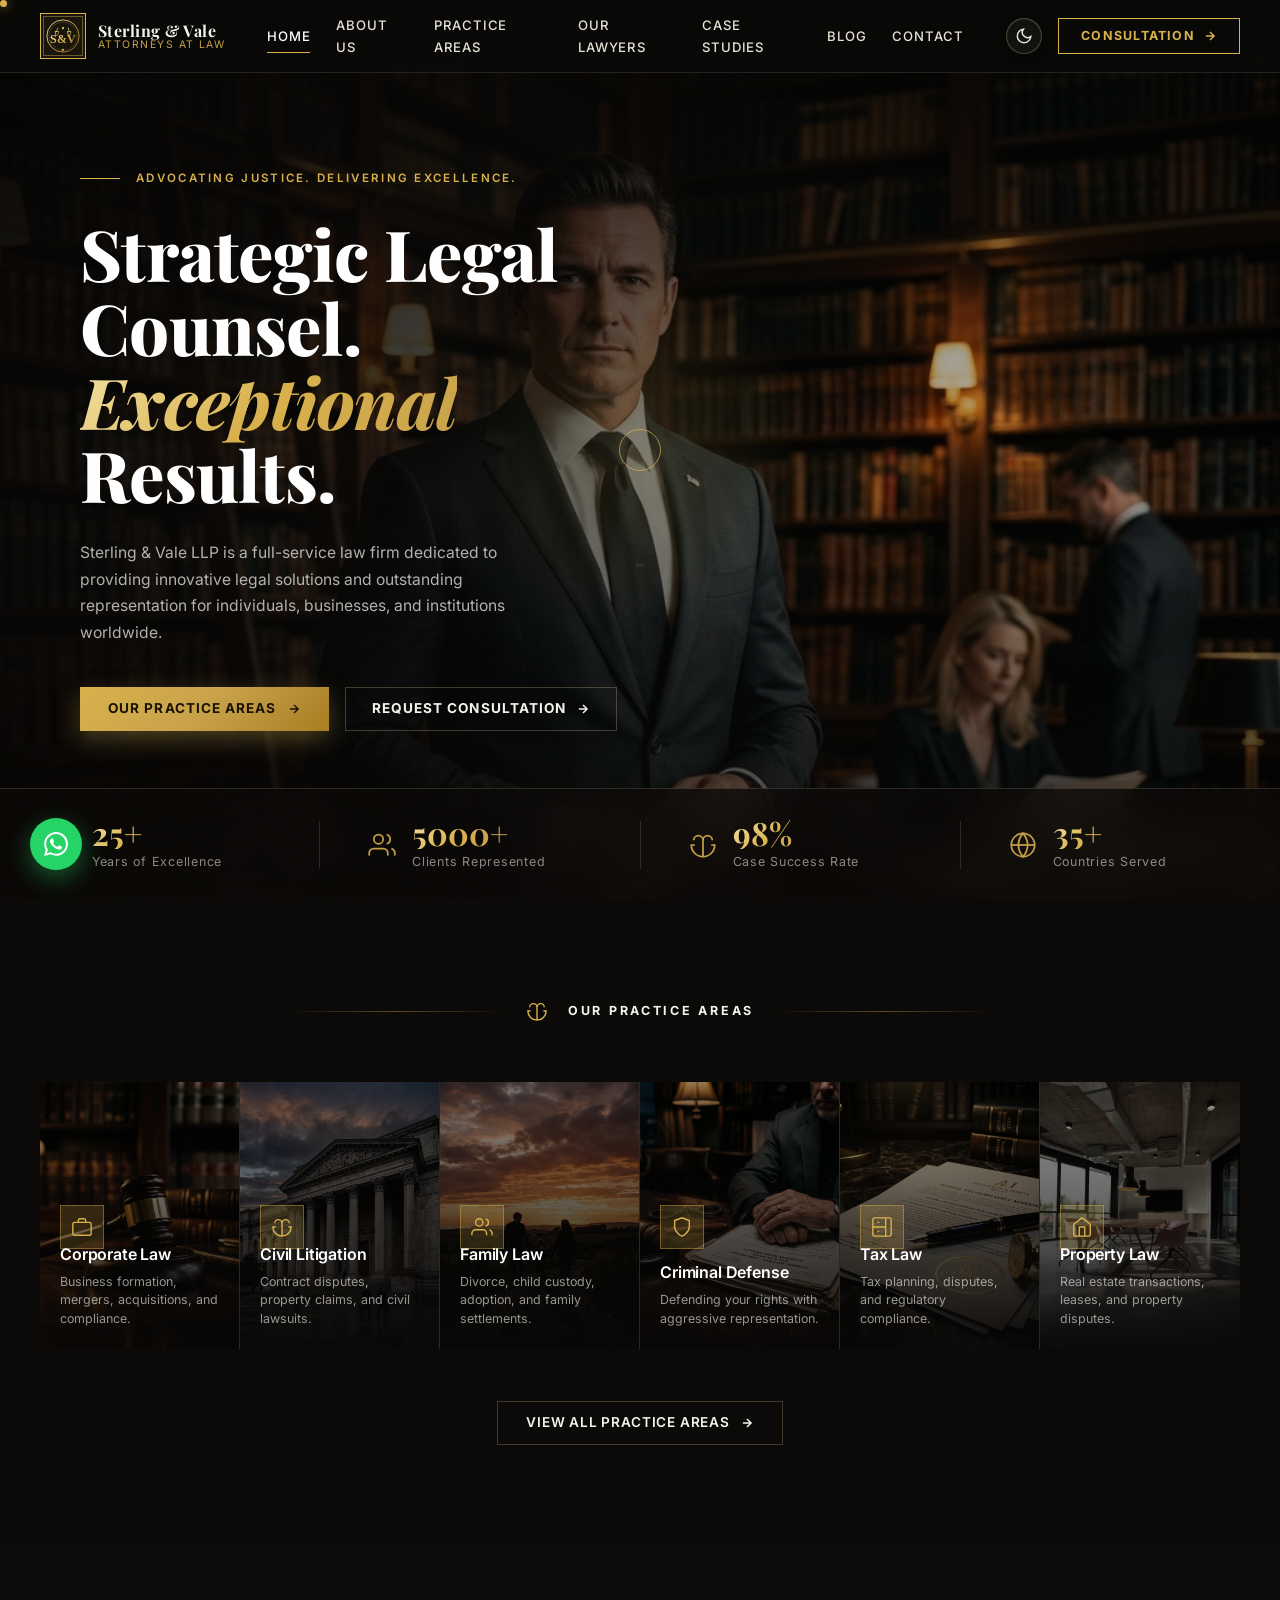
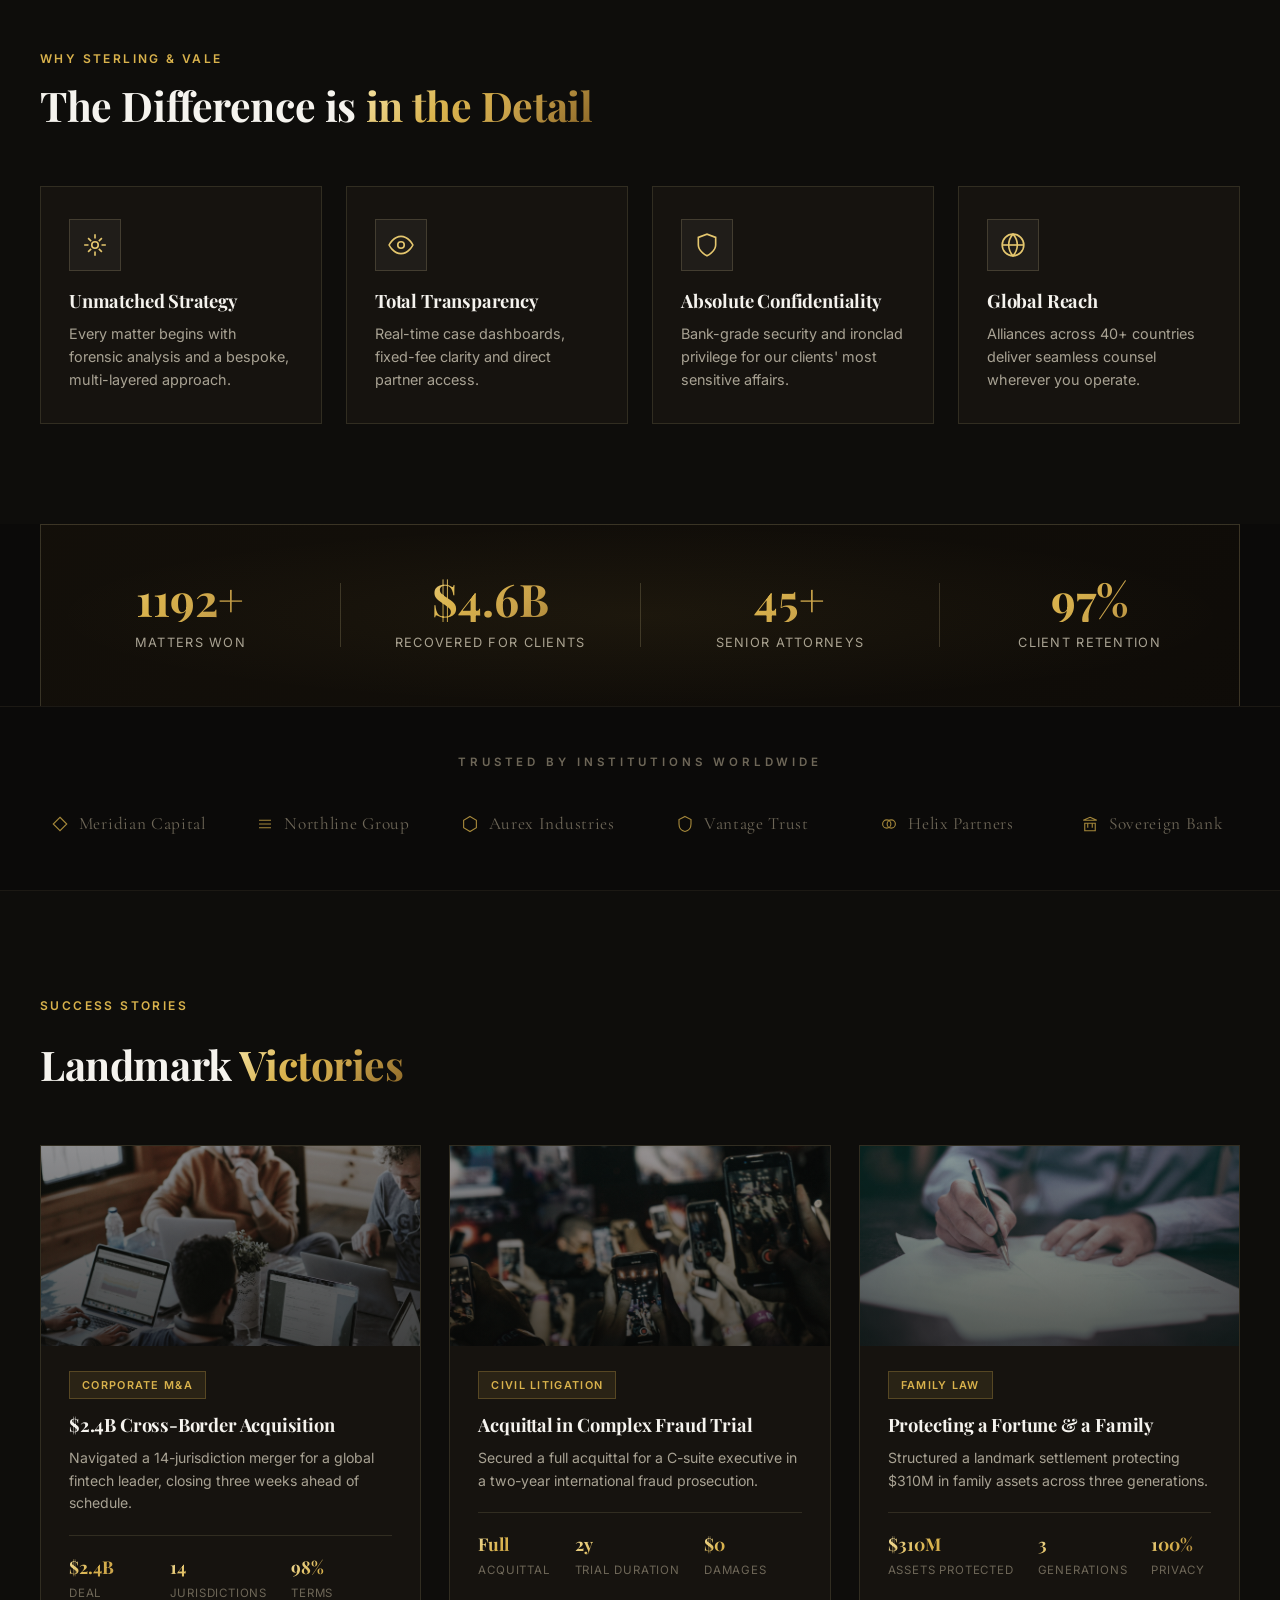
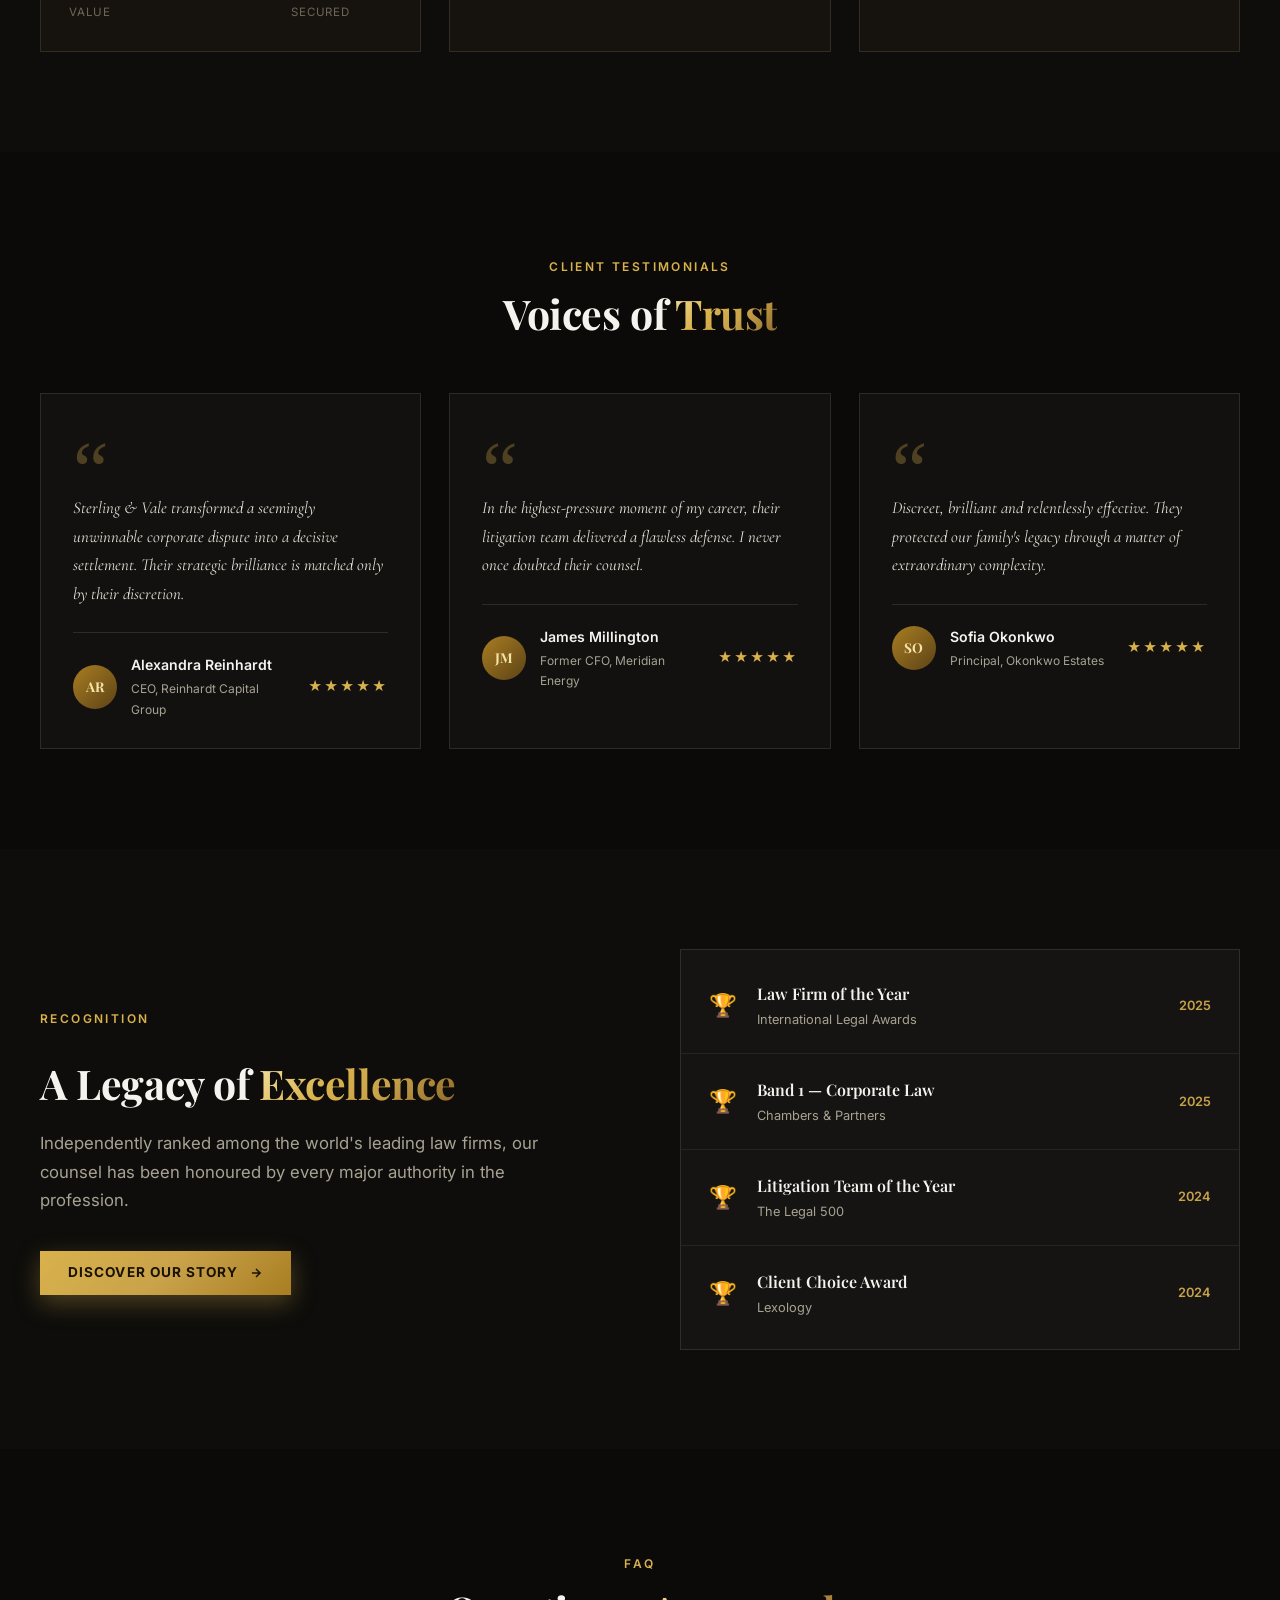
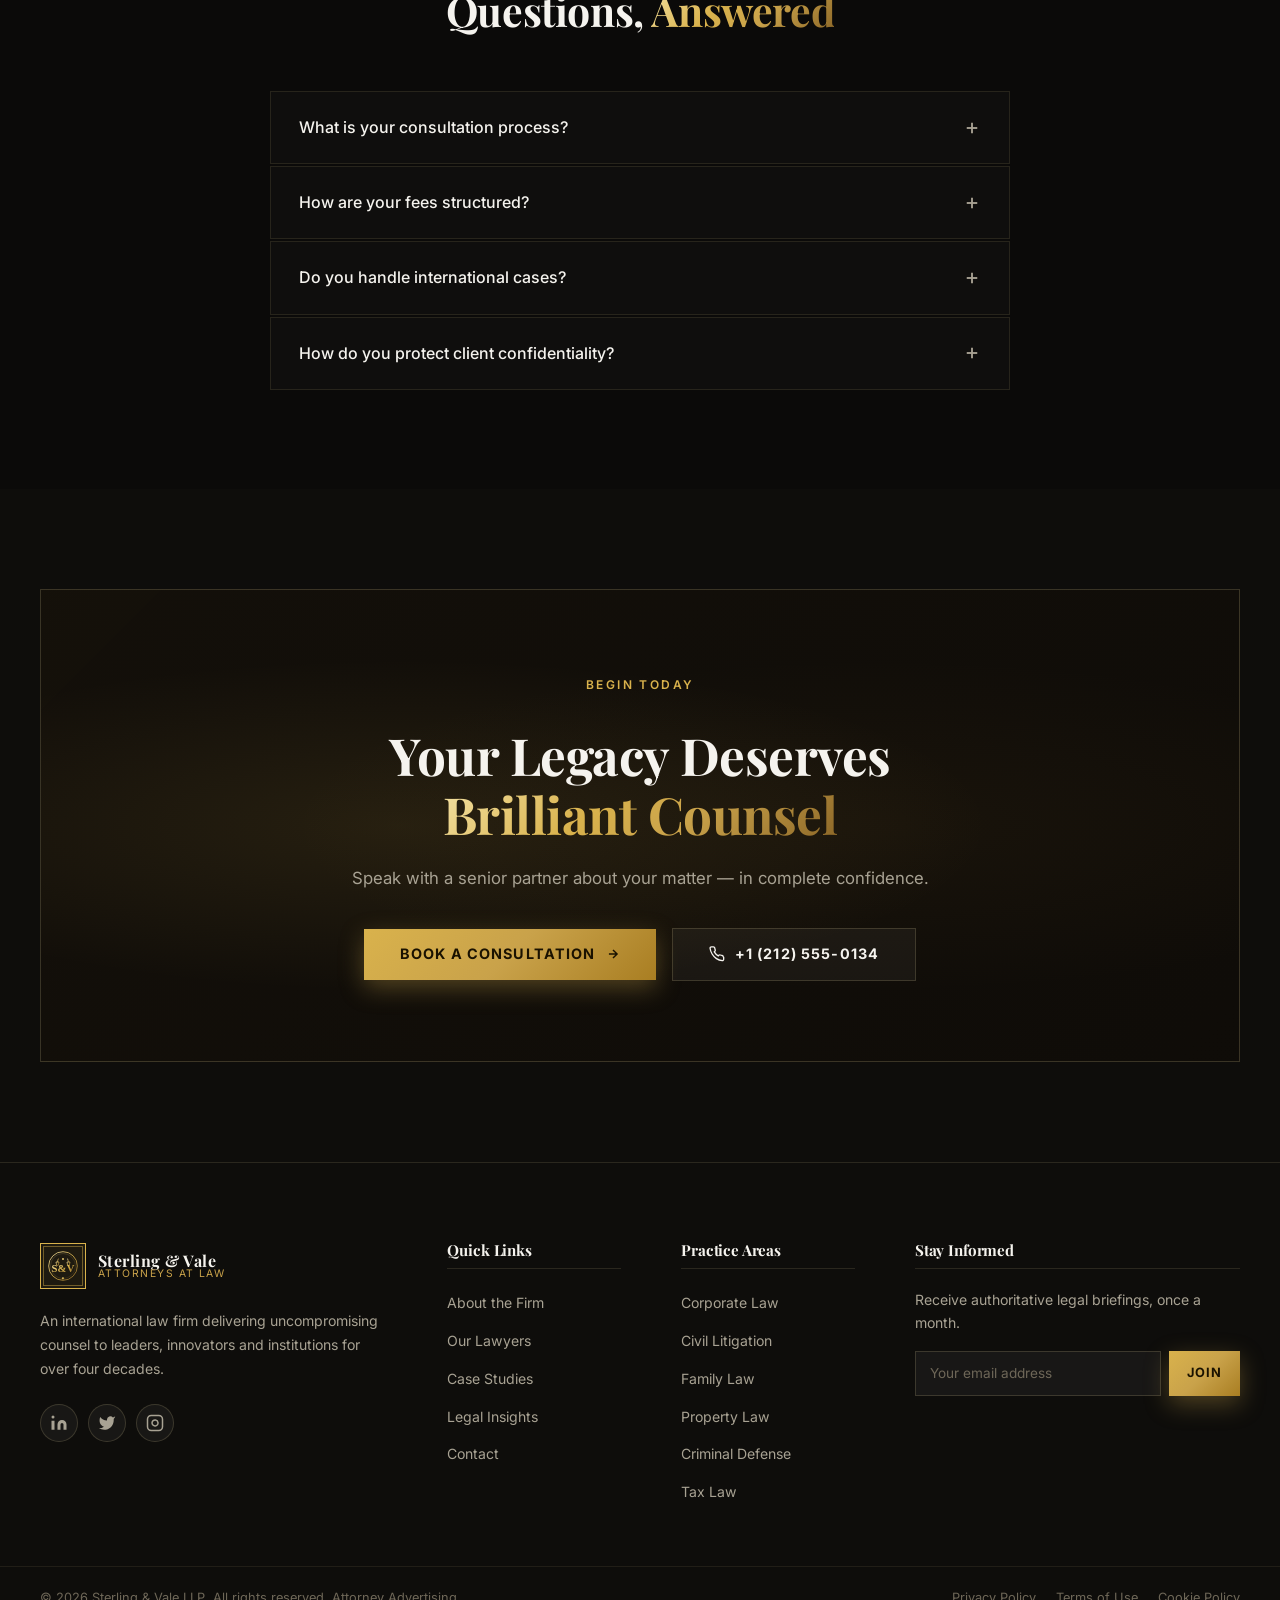
==== index.html @ a3e0e118 "Sterling & Vale LLP — law firm website Full responsive site (320-1920px) with dark/light theming, pr" ====
<!DOCTYPE html>
<html lang="en" data-theme="dark">
<head>
  <meta charset="UTF-8">
  <meta name="viewport" content="width=device-width, initial-scale=1.0">
  <title>Sterling &amp; Vale LLP — Elite Attorneys &amp; Legal Counsel</title>
  <meta name="description" content="Sterling &amp; Vale is an international law firm offering premium legal counsel in corporate, civil, family, property, criminal and tax law.">
  <meta name="keywords" content="law firm, attorneys, legal counsel, corporate law, luxury law firm">
  <meta name="author" content="Sterling &amp; Vale LLP">
  <meta name="robots" content="index, follow">
  <meta name="theme-color" content="#0B0A09">
  <!-- No-flicker theme (apply saved/system preference before paint) -->
  <script>
    (function () {
      var t;
      try { t = localStorage.getItem("sv-theme"); } catch (e) {}
      if (!t) {
        try { t = window.matchMedia && window.matchMedia("(prefers-color-scheme: dark)").matches ? "dark" : "dark"; } catch (e) { t = "dark"; }
      }
      document.documentElement.setAttribute("data-theme", t);
    })();
  </script>
  <meta property="og:type" content="website">
  <meta property="og:site_name" content="Sterling &amp; Vale LLP">
  <meta property="og:title" content="Sterling &amp; Vale LLP — Elite Attorneys &amp; Legal Counsel">
  <meta property="og:description" content="Uncompromising legal counsel for leaders, innovators and institutions.">
  <link rel="icon" type="image/svg+xml" href="assets/img/favicon.svg">
  <link rel="icon" type="image/png" sizes="192x192" href="assets/img/favicon.png">
  <link rel="preconnect" href="https://fonts.googleapis.com">
  <link rel="preconnect" href="https://fonts.gstatic.com" crossorigin>
  <link href="https://fonts.googleapis.com/css2?family=Cormorant+Garamond:ital,wght@0,400;0,500;0,600;0,700;1,400;1,500;1,600&family=Playfair+Display:ital,wght@0,400;0,500;0,600;0,700;0,800;1,400;1,500;1,600;1,700&family=Inter:wght@300;400;500;600;700&display=swap" rel="stylesheet">
  <link rel="stylesheet" href="css/tokens.css">
  <link rel="stylesheet" href="css/base.css">
  <link rel="stylesheet" href="css/components.css">
  <link rel="stylesheet" href="css/sections.css">
  <link rel="stylesheet" href="css/home-override.css">
  <script type="application/ld+json">
  {
    "@context": "https://schema.org",
    "@type": "LegalService",
    "name": "Sterling & Vale LLP",
    "description": "International law firm providing premium legal counsel.",
    "telephone": "+1-212-555-0134",
    "address": { "@type": "PostalAddress", "streetAddress": "450 Madison Avenue, Suite 2200", "addressLocality": "New York", "addressRegion": "NY", "postalCode": "10022", "addressCountry": "US" },
    "priceRange": "$$$"
  }
  </script>
</head>
<body class="grain">

  <!-- ============ LOADER ============ -->
  <div class="loader" role="status" aria-label="Loading">
    <div class="loader-inner">
      <div class="loader-emblem">
        <span class="ring"></span>
        <span class="ring-progress"></span>
        <span class="ring-pulse"></span>
        <img src="assets/img/logo-mark.svg" alt="" width="52" height="52">
      </div>
      <span class="loader-brand">Sterling &amp; Vale</span>
      <span class="loader-count" data-loader-count>00%</span>
    </div>
  </div>

  <a class="skip-link" href="#main">Skip to main content</a>

  <!-- ============ HEADER ============ -->
  <header class="sv-nav" role="banner" id="sv-header">
    <div class="sv-nav-inner">
      <!-- Logo -->
      <a href="index.html" class="sv-logo" aria-label="Sterling &amp; Vale — Home">
        <span class="sv-logo-emblem">
          <img src="assets/img/logo-mark.svg" alt="" width="36" height="36">
        </span>
        <span class="sv-logo-text">
          <span class="sv-logo-name">Sterling &amp; Vale</span>
          <span class="sv-logo-sub">Attorneys at Law</span>
        </span>
      </a>

      <!-- Nav Links -->
      <nav class="sv-nav-links" aria-label="Primary">
        <a class="sv-nav-link sv-nav-link--active" href="index.html">Home</a>
        <a class="sv-nav-link" href="about.html">About Us</a>
        <a class="sv-nav-link" href="practice-areas.html">Practice Areas</a>
        <a class="sv-nav-link" href="lawyers.html">Our Lawyers</a>
        <a class="sv-nav-link" href="case-studies.html">Case Studies</a>
        <a class="sv-nav-link" href="blog.html">Blog</a>
        <a class="sv-nav-link" href="contact.html">Contact</a>
      </nav>

      <!-- Actions -->
      <div class="sv-nav-actions">
        <button class="sv-theme-btn" type="button" data-theme-toggle aria-label="Toggle color theme" aria-pressed="true" id="theme-toggle-btn">
          <svg class="icon-moon" viewBox="0 0 24 24" fill="none" stroke="currentColor" stroke-width="2" width="18" height="18"><path d="M21 12.79A9 9 0 1 1 11.21 3 7 7 0 0 0 21 12.79z"/></svg>
          <svg class="icon-sun" viewBox="0 0 24 24" fill="none" stroke="currentColor" stroke-width="2" width="18" height="18"><circle cx="12" cy="12" r="5"/><line x1="12" y1="1" x2="12" y2="3"/><line x1="12" y1="21" x2="12" y2="23"/><line x1="4.22" y1="4.22" x2="5.64" y2="5.64"/><line x1="18.36" y1="18.36" x2="19.78" y2="19.78"/><line x1="1" y1="12" x2="3" y2="12"/><line x1="21" y1="12" x2="23" y2="12"/><line x1="4.22" y1="19.78" x2="5.64" y2="18.36"/><line x1="18.36" y1="5.64" x2="19.78" y2="4.22"/></svg>
        </button>
        <a href="contact.html" class="sv-cta-btn" id="nav-consultation-btn">
          Consultation
          <svg viewBox="0 0 24 24" fill="none" stroke="currentColor" stroke-width="2.5" width="14" height="14"><path d="M5 12h14M12 5l7 7-7 7"/></svg>
        </a>
        <button class="sv-burger" type="button" aria-expanded="false" aria-controls="sv-mobile-menu" aria-label="Open menu" id="sv-burger-btn">
          <span></span><span></span><span></span>
        </button>
      </div>
    </div>
  </header>

  <!-- Mobile Menu -->
  <div class="sv-mobile-menu" id="sv-mobile-menu" aria-hidden="true">
    <nav class="sv-mobile-nav" aria-label="Mobile">
      <a class="sv-mobile-link" href="index.html"><span>01</span> Home</a>
      <a class="sv-mobile-link" href="about.html"><span>02</span> About Us</a>
      <a class="sv-mobile-link" href="practice-areas.html"><span>03</span> Practice Areas</a>
      <a class="sv-mobile-link" href="lawyers.html"><span>04</span> Our Lawyers</a>
      <a class="sv-mobile-link" href="case-studies.html"><span>05</span> Case Studies</a>
      <a class="sv-mobile-link" href="blog.html"><span>06</span> Blog</a>
      <a class="sv-mobile-link" href="contact.html"><span>07</span> Contact</a>
    </nav>
    <div class="sv-mobile-cta">
      <a href="contact.html" class="sv-cta-btn sv-cta-btn--lg">Book a Consultation <svg viewBox="0 0 24 24" fill="none" stroke="currentColor" stroke-width="2.5" width="14" height="14"><path d="M5 12h14M12 5l7 7-7 7"/></svg></a>
    </div>
  </div>

  <main id="main">

    <!-- ============ CINEMATIC HERO ============ -->
    <section class="sv-hero" id="top" aria-label="Hero">
      <!-- Full-bleed background photo -->
      <div class="sv-hero-bg">
        <img
          src="assets/img/photos/hero-main.png"
          alt=""
          class="sv-hero-photo"
          fetchpriority="high"
          aria-hidden="true"
        >
        <!-- Dark overlay gradient -->
        <div class="sv-hero-overlay"></div>
        <!-- Vignette -->
        <div class="sv-hero-vignette"></div>
      </div>

      <!-- Content -->
      <div class="sv-hero-content">
        <!-- Eyebrow -->
        <p class="sv-hero-eyebrow" data-reveal="fade">
          <span class="sv-hero-eyebrow-line"></span>
          Advocating Justice. Delivering Excellence.
        </p>

        <!-- Headline -->
        <h1 class="sv-hero-title" data-hero-title>
          <span class="mask-line"><span>Strategic Legal Counsel.</span></span>
          <span class="mask-line"><span><em class="sv-gold-italic">Exceptional</em> Results.</span></span>
        </h1>

        <!-- Description -->
        <p class="sv-hero-lead" data-reveal="up" style="--reveal-delay:.3s">
          Sterling &amp; Vale LLP is a full-service law firm dedicated to
          providing innovative legal solutions and outstanding
          representation for individuals, businesses, and institutions
          worldwide.
        </p>

        <!-- CTA Buttons -->
        <div class="sv-hero-actions" data-reveal="up" style="--reveal-delay:.45s">
          <a href="practice-areas.html" class="sv-btn-primary" id="hero-practice-btn">
            Our Practice Areas
            <svg viewBox="0 0 24 24" fill="none" stroke="currentColor" stroke-width="2.5" width="14" height="14"><path d="M5 12h14M12 5l7 7-7 7"/></svg>
          </a>
          <a href="contact.html" class="sv-btn-outline" id="hero-consult-btn">
            Request Consultation
            <svg viewBox="0 0 24 24" fill="none" stroke="currentColor" stroke-width="2.5" width="14" height="14"><path d="M5 12h14M12 5l7 7-7 7"/></svg>
          </a>
        </div>
      </div>

      <!-- Stats Bar -->
      <div class="sv-hero-stats" data-reveal="up" style="--reveal-delay:.6s">
        <div class="sv-stat-item">
          <div class="sv-stat-icon">
            <svg viewBox="0 0 24 24" fill="none" stroke="currentColor" stroke-width="1.5" width="28" height="28">
              <circle cx="12" cy="8" r="4"/><path d="M4 20c0-4 3.6-7 8-7s8 3 8 7"/>
              <path d="M16 3.5a4 4 0 0 1 0 7.5M20 20c0-3.3-2.4-6-5.5-6.8"/>
            </svg>
          </div>
          <div class="sv-stat-text">
            <span class="sv-stat-num"><span data-count="25">0</span>+</span>
            <span class="sv-stat-lbl">Years of Excellence</span>
          </div>
        </div>
        <div class="sv-stat-divider"></div>
        <div class="sv-stat-item">
          <div class="sv-stat-icon">
            <svg viewBox="0 0 24 24" fill="none" stroke="currentColor" stroke-width="1.5" width="28" height="28">
              <path d="M17 21v-2a4 4 0 0 0-4-4H5a4 4 0 0 0-4 4v2"/>
              <circle cx="9" cy="7" r="4"/>
              <path d="M23 21v-2a4 4 0 0 0-3-3.87"/>
              <path d="M16 3.13a4 4 0 0 1 0 7.75"/>
            </svg>
          </div>
          <div class="sv-stat-text">
            <span class="sv-stat-num"><span data-count="5000">0</span>+</span>
            <span class="sv-stat-lbl">Clients Represented</span>
          </div>
        </div>
        <div class="sv-stat-divider"></div>
        <div class="sv-stat-item">
          <div class="sv-stat-icon">
            <svg viewBox="0 0 24 24" fill="none" stroke="currentColor" stroke-width="1.5" width="28" height="28">
              <path d="M12 22V8M5 12H2a10 10 0 0 0 20 0h-3"/>
              <path d="M12 8c0-2.2-1.8-4-4-4S4 5.8 4 8"/>
              <path d="M12 8c0-2.2 1.8-4 4-4s4 1.8 4 4"/>
            </svg>
          </div>
          <div class="sv-stat-text">
            <span class="sv-stat-num"><span data-count="98">0</span>%</span>
            <span class="sv-stat-lbl">Case Success Rate</span>
          </div>
        </div>
        <div class="sv-stat-divider"></div>
        <div class="sv-stat-item">
          <div class="sv-stat-icon">
            <svg viewBox="0 0 24 24" fill="none" stroke="currentColor" stroke-width="1.5" width="28" height="28">
              <circle cx="12" cy="12" r="10"/>
              <line x1="2" y1="12" x2="22" y2="12"/>
              <path d="M12 2a15.3 15.3 0 0 1 4 10 15.3 15.3 0 0 1-4 10 15.3 15.3 0 0 1-4-10 15.3 15.3 0 0 1 4-10z"/>
            </svg>
          </div>
          <div class="sv-stat-text">
            <span class="sv-stat-num"><span data-count="35">0</span>+</span>
            <span class="sv-stat-lbl">Countries Served</span>
          </div>
        </div>
      </div>
    </section>

    <!-- ============ PRACTICE AREAS ============ -->
    <section class="sv-section sv-practice" id="practice" aria-labelledby="practice-heading">
      <div class="sv-container">
        <div class="sv-section-head" data-reveal="up">
          <div class="sv-section-head-line"></div>
          <svg class="sv-section-head-icon" viewBox="0 0 24 24" fill="none" stroke="currentColor" stroke-width="1.5" width="22" height="22">
            <path d="M12 22V8M5 12H2a10 10 0 0 0 20 0h-3"/><path d="M12 8c0-2.2-1.8-4-4-4S4 5.8 4 8"/><path d="M12 8c0-2.2 1.8-4 4-4s4 1.8 4 4"/>
          </svg>
          <h2 id="practice-heading" class="sv-section-title">Our Practice Areas</h2>
          <div class="sv-section-head-line"></div>
        </div>

        <div class="sv-practice-grid stagger" data-reveal>
          <!-- Corporate Law -->
          <a class="sv-pa-card" href="practice-areas.html" id="pa-corporate">
            <div class="sv-pa-img">
              <img src="assets/img/photos/pa-corporate.png" alt="Corporate Law - gavel on desk" loading="lazy">
              <div class="sv-pa-img-overlay"></div>
            </div>
            <div class="sv-pa-icon">
              <svg viewBox="0 0 24 24" fill="none" stroke="currentColor" stroke-width="1.5" width="22" height="22">
                <rect x="2" y="7" width="20" height="14" rx="2"/><path d="M16 7V5a2 2 0 0 0-2-2h-4a2 2 0 0 0-2 2v2"/>
              </svg>
            </div>
            <div class="sv-pa-body">
              <h3 class="sv-pa-title">Corporate Law</h3>
              <p class="sv-pa-desc">Business formation, mergers, acquisitions, and compliance.</p>
            </div>
          </a>

          <!-- Civil Litigation -->
          <a class="sv-pa-card" href="practice-areas.html" id="pa-civil">
            <div class="sv-pa-img">
              <img src="assets/img/photos/pa-courthouse.png" alt="Civil Litigation - courthouse" loading="lazy">
              <div class="sv-pa-img-overlay"></div>
            </div>
            <div class="sv-pa-icon">
              <svg viewBox="0 0 24 24" fill="none" stroke="currentColor" stroke-width="1.5" width="22" height="22">
                <path d="M12 22V8M5 12H2a10 10 0 0 0 20 0h-3"/><path d="M12 8c0-2.2-1.8-4-4-4S4 5.8 4 8"/><path d="M12 8c0-2.2 1.8-4 4-4s4 1.8 4 4"/>
              </svg>
            </div>
            <div class="sv-pa-body">
              <h3 class="sv-pa-title">Civil Litigation</h3>
              <p class="sv-pa-desc">Contract disputes, property claims, and civil lawsuits.</p>
            </div>
          </a>

          <!-- Family Law -->
          <a class="sv-pa-card" href="practice-areas.html" id="pa-family">
            <div class="sv-pa-img">
              <img src="assets/img/photos/pa-family.png" alt="Family Law - family silhouette" loading="lazy">
              <div class="sv-pa-img-overlay"></div>
            </div>
            <div class="sv-pa-icon">
              <svg viewBox="0 0 24 24" fill="none" stroke="currentColor" stroke-width="1.5" width="22" height="22">
                <path d="M17 21v-2a4 4 0 0 0-4-4H5a4 4 0 0 0-4 4v2"/><circle cx="9" cy="7" r="4"/><path d="M23 21v-2a4 4 0 0 0-3-3.87"/><path d="M16 3.13a4 4 0 0 1 0 7.75"/>
              </svg>
            </div>
            <div class="sv-pa-body">
              <h3 class="sv-pa-title">Family Law</h3>
              <p class="sv-pa-desc">Divorce, child custody, adoption, and family settlements.</p>
            </div>
          </a>

          <!-- Criminal Defense -->
          <a class="sv-pa-card" href="practice-areas.html" id="pa-criminal">
            <div class="sv-pa-img">
              <img src="assets/img/photos/pa-criminal.png" alt="Criminal Defense - gavel and handcuffs" loading="lazy">
              <div class="sv-pa-img-overlay"></div>
            </div>
            <div class="sv-pa-icon">
              <svg viewBox="0 0 24 24" fill="none" stroke="currentColor" stroke-width="1.5" width="22" height="22">
                <path d="M12 22s8-4 8-10V5l-8-3-8 3v7c0 6 8 10 8 10z"/>
              </svg>
            </div>
            <div class="sv-pa-body">
              <h3 class="sv-pa-title">Criminal Defense</h3>
              <p class="sv-pa-desc">Defending your rights with aggressive representation.</p>
            </div>
          </a>

          <!-- Tax Law -->
          <a class="sv-pa-card" href="practice-areas.html" id="pa-tax">
            <div class="sv-pa-img">
              <img src="assets/img/photos/pa-tax.png" alt="Tax Law - documents and pen" loading="lazy">
              <div class="sv-pa-img-overlay"></div>
            </div>
            <div class="sv-pa-icon">
              <svg viewBox="0 0 24 24" fill="none" stroke="currentColor" stroke-width="1.5" width="22" height="22">
                <rect x="2" y="2" width="20" height="20" rx="2"/><path d="M16 2v20M2 12h14"/><path d="M7 7h2M7 17h2"/>
              </svg>
            </div>
            <div class="sv-pa-body">
              <h3 class="sv-pa-title">Tax Law</h3>
              <p class="sv-pa-desc">Tax planning, disputes, and regulatory compliance.</p>
            </div>
          </a>

          <!-- Property Law -->
          <a class="sv-pa-card" href="practice-areas.html" id="pa-property">
            <div class="sv-pa-img">
              <img src="assets/img/photos/office-interior.jpg" alt="Property Law - modern buildings" loading="lazy">
              <div class="sv-pa-img-overlay"></div>
            </div>
            <div class="sv-pa-icon">
              <svg viewBox="0 0 24 24" fill="none" stroke="currentColor" stroke-width="1.5" width="22" height="22">
                <path d="M3 9l9-7 9 7v11a2 2 0 0 1-2 2H5a2 2 0 0 1-2-2z"/><polyline points="9,22 9,12 15,12 15,22"/>
              </svg>
            </div>
            <div class="sv-pa-body">
              <h3 class="sv-pa-title">Property Law</h3>
              <p class="sv-pa-desc">Real estate transactions, leases, and property disputes.</p>
            </div>
          </a>
        </div>

        <div class="sv-section-cta" data-reveal="up" style="--reveal-delay:.2s">
          <a href="practice-areas.html" class="sv-btn-ghost" id="view-all-practice-btn">
            View All Practice Areas
            <svg viewBox="0 0 24 24" fill="none" stroke="currentColor" stroke-width="2.5" width="14" height="14"><path d="M5 12h14M12 5l7 7-7 7"/></svg>
          </a>
        </div>
      </div>
    </section>

    <!-- ============ WHY CHOOSE US ============ -->
    <section class="sv-section sv-why" id="why" aria-labelledby="why-heading">
      <div class="sv-container">
        <div class="sv-section-head-simple" data-reveal="up">
          <span class="sv-eyebrow">Why Sterling &amp; Vale</span>
          <h2 id="why-heading" class="sv-h2">The Difference is <span class="sv-gold-text">in the Detail</span></h2>
        </div>
        <div class="sv-why-grid stagger" data-reveal>
          <div class="sv-why-card">
            <span class="sv-why-icon">
              <svg viewBox="0 0 24 24" fill="none" stroke="currentColor" stroke-width="1.5" width="26" height="26"><circle cx="12" cy="12" r="3"/><path d="M22 12h-4M6 12H2M12 6V2M12 22v-4M18.36 5.64l-2.83 2.83M8.46 15.54l-2.83 2.83M18.36 18.36l-2.83-2.83M8.46 8.46 5.63 5.63"/></svg>
            </span>
            <h3>Unmatched Strategy</h3>
            <p>Every matter begins with forensic analysis and a bespoke, multi-layered approach.</p>
          </div>
          <div class="sv-why-card">
            <span class="sv-why-icon">
              <svg viewBox="0 0 24 24" fill="none" stroke="currentColor" stroke-width="1.5" width="26" height="26"><path d="M1 12s4-8 11-8 11 8 11 8-4 8-11 8-11-8-11-8z"/><circle cx="12" cy="12" r="3"/></svg>
            </span>
            <h3>Total Transparency</h3>
            <p>Real-time case dashboards, fixed-fee clarity and direct partner access.</p>
          </div>
          <div class="sv-why-card">
            <span class="sv-why-icon">
              <svg viewBox="0 0 24 24" fill="none" stroke="currentColor" stroke-width="1.5" width="26" height="26"><path d="M12 22s8-4 8-10V5l-8-3-8 3v7c0 6 8 10 8 10z"/></svg>
            </span>
            <h3>Absolute Confidentiality</h3>
            <p>Bank-grade security and ironclad privilege for our clients' most sensitive affairs.</p>
          </div>
          <div class="sv-why-card">
            <span class="sv-why-icon">
              <svg viewBox="0 0 24 24" fill="none" stroke="currentColor" stroke-width="1.5" width="26" height="26"><circle cx="12" cy="12" r="10"/><line x1="2" y1="12" x2="22" y2="12"/><path d="M12 2a15.3 15.3 0 0 1 4 10 15.3 15.3 0 0 1-4 10 15.3 15.3 0 0 1-4-10 15.3 15.3 0 0 1 4-10z"/></svg>
            </span>
            <h3>Global Reach</h3>
            <p>Alliances across 40+ countries deliver seamless counsel wherever you operate.</p>
          </div>
        </div>
      </div>
    </section>

    <!-- ============ STATISTICS BAND ============ -->
    <section class="sv-section sv-stats-section" id="statistics" aria-label="Statistics">
      <div class="sv-container">
        <div class="sv-stats-band" data-reveal="zoom">
          <div class="sv-sband-item">
            <div class="sv-sband-num"><span data-count="1200">0</span>+</div>
            <div class="sv-sband-lbl">Matters Won</div>
          </div>
          <div class="sv-sband-divider"></div>
          <div class="sv-sband-item">
            <div class="sv-sband-num">$<span data-count="4.6" data-decimals="1" data-suffix="B">0</span></div>
            <div class="sv-sband-lbl">Recovered for Clients</div>
          </div>
          <div class="sv-sband-divider"></div>
          <div class="sv-sband-item">
            <div class="sv-sband-num"><span data-count="45">0</span>+</div>
            <div class="sv-sband-lbl">Senior Attorneys</div>
          </div>
          <div class="sv-sband-divider"></div>
          <div class="sv-sband-item">
            <div class="sv-sband-num"><span data-count="98">0</span>%</div>
            <div class="sv-sband-lbl">Client Retention</div>
          </div>
        </div>
      </div>
    </section>

    <!-- ============ TRUSTED PARTNERS ============ -->
    <section class="sv-section sv-partners" id="partners" aria-label="Trusted by leading institutions">
      <div class="sv-container">
        <p class="sv-partners-label" data-reveal="fade">Trusted by Institutions Worldwide</p>
        <div class="sv-partners-grid stagger" data-reveal>
          <span class="sv-partner-item">
            <svg viewBox="0 0 24 24" fill="none" stroke="currentColor" stroke-width="1.5" width="18" height="18" aria-hidden="true"><path d="M12 3l9 9-9 9-9-9z"/></svg>
            Meridian Capital
          </span>
          <span class="sv-partner-item">
            <svg viewBox="0 0 24 24" fill="none" stroke="currentColor" stroke-width="1.5" width="18" height="18" aria-hidden="true"><path d="M4 7h16M4 12h16M4 17h16"/></svg>
            Northline Group
          </span>
          <span class="sv-partner-item">
            <svg viewBox="0 0 24 24" fill="none" stroke="currentColor" stroke-width="1.5" width="18" height="18" aria-hidden="true"><path d="M12 2l8.5 5v10L12 22l-8.5-5V7z"/></svg>
            Aurex Industries
          </span>
          <span class="sv-partner-item">
            <svg viewBox="0 0 24 24" fill="none" stroke="currentColor" stroke-width="1.5" width="18" height="18" aria-hidden="true"><path d="M12 2l8 4v6c0 5.2-3.4 9-8 10-4.6-1-8-4.8-8-10V6z"/></svg>
            Vantage Trust
          </span>
          <span class="sv-partner-item">
            <svg viewBox="0 0 24 24" fill="none" stroke="currentColor" stroke-width="1.5" width="18" height="18" aria-hidden="true"><circle cx="9" cy="12" r="5.5"/><circle cx="15" cy="12" r="5.5"/></svg>
            Helix Partners
          </span>
          <span class="sv-partner-item">
            <svg viewBox="0 0 24 24" fill="none" stroke="currentColor" stroke-width="1.5" width="18" height="18" aria-hidden="true"><path d="M12 3l9 4H3z"/><path d="M5 11h14v10H5z"/><path d="M9 11v6M15 11v6"/></svg>
            Sovereign Bank
          </span>
        </div>
      </div>
    </section>

    <!-- ============ SUCCESS STORIES ============ -->
    <section class="sv-section sv-cases" id="success" aria-labelledby="cases-heading">
      <div class="sv-container">
        <div class="sv-flex-between" style="margin-bottom:56px">
          <div data-reveal="up">
            <span class="sv-eyebrow">Success Stories</span>
            <h2 id="cases-heading" class="sv-h2" style="margin-top:12px">Landmark <span class="sv-gold-text">Victories</span></h2>
          </div>
          <a href="case-studies.html" class="sv-link-arrow" data-reveal="fade">
            View All Case Studies
            <svg viewBox="0 0 24 24" fill="none" stroke="currentColor" stroke-width="2.5" width="14" height="14"><path d="M5 12h14M12 5l7 7-7 7"/></svg>
          </a>
        </div>
        <div class="sv-cases-grid stagger" data-reveal>
          <a class="sv-case-card" href="case-studies.html" id="case-1">
            <div class="sv-case-visual">
              <img src="assets/img/photos/case-meeting.jpg" alt="Corporate M&A deal" loading="lazy">
              <div class="sv-case-visual-overlay"></div>
            </div>
            <div class="sv-case-body">
              <span class="sv-case-tag">Corporate M&amp;A</span>
              <h3>$2.4B Cross-Border Acquisition</h3>
              <p>Navigated a 14-jurisdiction merger for a global fintech leader, closing three weeks ahead of schedule.</p>
              <div class="sv-case-metrics">
                <div><span class="sv-cm-num">$2.4B</span><span class="sv-cm-lbl">Deal Value</span></div>
                <div><span class="sv-cm-num">14</span><span class="sv-cm-lbl">Jurisdictions</span></div>
                <div><span class="sv-cm-num">98%</span><span class="sv-cm-lbl">Terms Secured</span></div>
              </div>
            </div>
          </a>
          <a class="sv-case-card" href="case-studies.html" id="case-2">
            <div class="sv-case-visual">
              <img src="assets/img/photos/courtroom.jpg" alt="Civil litigation courtroom" loading="lazy">
              <div class="sv-case-visual-overlay"></div>
            </div>
            <div class="sv-case-body">
              <span class="sv-case-tag">Civil Litigation</span>
              <h3>Acquittal in Complex Fraud Trial</h3>
              <p>Secured a full acquittal for a C-suite executive in a two-year international fraud prosecution.</p>
              <div class="sv-case-metrics">
                <div><span class="sv-cm-num">Full</span><span class="sv-cm-lbl">Acquittal</span></div>
                <div><span class="sv-cm-num">2y</span><span class="sv-cm-lbl">Trial Duration</span></div>
                <div><span class="sv-cm-num">$0</span><span class="sv-cm-lbl">Damages</span></div>
              </div>
            </div>
          </a>
          <a class="sv-case-card" href="case-studies.html" id="case-3">
            <div class="sv-case-visual">
              <img src="assets/img/photos/legal-documents.jpg" alt="Family law estate protection" loading="lazy">
              <div class="sv-case-visual-overlay"></div>
            </div>
            <div class="sv-case-body">
              <span class="sv-case-tag">Family Law</span>
              <h3>Protecting a Fortune &amp; a Family</h3>
              <p>Structured a landmark settlement protecting $310M in family assets across three generations.</p>
              <div class="sv-case-metrics">
                <div><span class="sv-cm-num">$310M</span><span class="sv-cm-lbl">Assets Protected</span></div>
                <div><span class="sv-cm-num">3</span><span class="sv-cm-lbl">Generations</span></div>
                <div><span class="sv-cm-num">100%</span><span class="sv-cm-lbl">Privacy</span></div>
              </div>
            </div>
          </a>
        </div>
      </div>
    </section>

    <!-- ============ TESTIMONIALS ============ -->
    <section class="sv-section sv-testimonials" id="testimonials" aria-labelledby="testimonials-heading">
      <div class="sv-container">
        <div class="sv-section-head-simple center" data-reveal="up">
          <span class="sv-eyebrow">Client Testimonials</span>
          <h2 id="testimonials-heading" class="sv-h2">Voices of <span class="sv-gold-text">Trust</span></h2>
        </div>
        <div class="sv-testi-grid stagger" data-reveal>
          <figure class="sv-testi-card">
            <div class="sv-testi-quote">&ldquo;</div>
            <blockquote>Sterling &amp; Vale transformed a seemingly unwinnable corporate dispute into a decisive settlement. Their strategic brilliance is matched only by their discretion.</blockquote>
            <figcaption>
              <span class="sv-testi-avatar">AR</span>
              <span class="sv-testi-info">
                <strong>Alexandra Reinhardt</strong>
                <span>CEO, Reinhardt Capital Group</span>
              </span>
              <span class="sv-testi-stars" aria-label="5 stars">★★★★★</span>
            </figcaption>
          </figure>
          <figure class="sv-testi-card">
            <div class="sv-testi-quote">&ldquo;</div>
            <blockquote>In the highest-pressure moment of my career, their litigation team delivered a flawless defense. I never once doubted their counsel.</blockquote>
            <figcaption>
              <span class="sv-testi-avatar">JM</span>
              <span class="sv-testi-info">
                <strong>James Millington</strong>
                <span>Former CFO, Meridian Energy</span>
              </span>
              <span class="sv-testi-stars" aria-label="5 stars">★★★★★</span>
            </figcaption>
          </figure>
          <figure class="sv-testi-card">
            <div class="sv-testi-quote">&ldquo;</div>
            <blockquote>Discreet, brilliant and relentlessly effective. They protected our family's legacy through a matter of extraordinary complexity.</blockquote>
            <figcaption>
              <span class="sv-testi-avatar">SO</span>
              <span class="sv-testi-info">
                <strong>Sofia Okonkwo</strong>
                <span>Principal, Okonkwo Estates</span>
              </span>
              <span class="sv-testi-stars" aria-label="5 stars">★★★★★</span>
            </figcaption>
          </figure>
        </div>
      </div>
    </section>

    <!-- ============ AWARDS ============ -->
    <section class="sv-section sv-awards" id="awards" aria-labelledby="awards-heading">
      <div class="sv-container">
        <div class="sv-split">
          <div data-reveal="left">
            <span class="sv-eyebrow">Recognition</span>
            <h2 id="awards-heading" class="sv-h2" style="margin:18px 0 22px">A Legacy of <span class="sv-gold-text">Excellence</span></h2>
            <p class="sv-lead">Independently ranked among the world's leading law firms, our counsel has been honoured by every major authority in the profession.</p>
            <a href="about.html" class="sv-btn-primary" style="margin-top:36px;display:inline-flex" id="discover-story-btn">
              Discover Our Story
              <svg viewBox="0 0 24 24" fill="none" stroke="currentColor" stroke-width="2.5" width="14" height="14"><path d="M5 12h14M12 5l7 7-7 7"/></svg>
            </a>
          </div>
          <div class="sv-awards-list" data-reveal="right">
            <div class="sv-award-item">
              <span class="sv-award-medal">🏆</span>
              <div>
                <div class="sv-award-name">Law Firm of the Year</div>
                <div class="sv-award-org">International Legal Awards</div>
              </div>
              <span class="sv-award-year">2025</span>
            </div>
            <div class="sv-award-item">
              <span class="sv-award-medal">🏆</span>
              <div>
                <div class="sv-award-name">Band 1 — Corporate Law</div>
                <div class="sv-award-org">Chambers &amp; Partners</div>
              </div>
              <span class="sv-award-year">2025</span>
            </div>
            <div class="sv-award-item">
              <span class="sv-award-medal">🏆</span>
              <div>
                <div class="sv-award-name">Litigation Team of the Year</div>
                <div class="sv-award-org">The Legal 500</div>
              </div>
              <span class="sv-award-year">2024</span>
            </div>
            <div class="sv-award-item">
              <span class="sv-award-medal">🏆</span>
              <div>
                <div class="sv-award-name">Client Choice Award</div>
                <div class="sv-award-org">Lexology</div>
              </div>
              <span class="sv-award-year">2024</span>
            </div>
          </div>
        </div>
      </div>
    </section>

    <!-- ============ FAQ ============ -->
    <section class="sv-section sv-faq" id="faq" aria-labelledby="faq-heading">
      <div class="sv-container sv-container-narrow">
        <div class="sv-section-head-simple center" data-reveal="up">
          <span class="sv-eyebrow">FAQ</span>
          <h2 id="faq-heading" class="sv-h2">Questions, <span class="sv-gold-text">Answered</span></h2>
        </div>
        <div class="sv-accordion" data-reveal="up">
          <div class="sv-acc-item">
            <button class="sv-acc-btn" type="button" aria-expanded="false" id="faq-1-btn">
              What is your consultation process?
              <span class="sv-acc-icon">
                <svg viewBox="0 0 24 24" fill="none" stroke="currentColor" stroke-width="2.5" width="18" height="18"><line x1="12" y1="5" x2="12" y2="19"/><line x1="5" y1="12" x2="19" y2="12"/></svg>
              </span>
            </button>
            <div class="sv-acc-panel" aria-labelledby="faq-1-btn">
              <div class="sv-acc-inner">Every engagement begins with a private consultation where our senior partners assess your matter, outline strategy and provide transparent guidance. Most initial consultations are complimentary.</div>
            </div>
          </div>
          <div class="sv-acc-item">
            <button class="sv-acc-btn" type="button" aria-expanded="false" id="faq-2-btn">
              How are your fees structured?
              <span class="sv-acc-icon">
                <svg viewBox="0 0 24 24" fill="none" stroke="currentColor" stroke-width="2.5" width="18" height="18"><line x1="12" y1="5" x2="12" y2="19"/><line x1="5" y1="12" x2="19" y2="12"/></svg>
              </span>
            </button>
            <div class="sv-acc-panel" aria-labelledby="faq-2-btn">
              <div class="sv-acc-inner">We offer fixed-fee, hourly and contingency arrangements depending on the matter. A detailed, transparent fee structure is agreed before any work commences — with no hidden charges, ever.</div>
            </div>
          </div>
          <div class="sv-acc-item">
            <button class="sv-acc-btn" type="button" aria-expanded="false" id="faq-3-btn">
              Do you handle international cases?
              <span class="sv-acc-icon">
                <svg viewBox="0 0 24 24" fill="none" stroke="currentColor" stroke-width="2.5" width="18" height="18"><line x1="12" y1="5" x2="12" y2="19"/><line x1="5" y1="12" x2="19" y2="12"/></svg>
              </span>
            </button>
            <div class="sv-acc-panel" aria-labelledby="faq-3-btn">
              <div class="sv-acc-inner">Yes. Through our alliance network spanning 42 countries, we manage cross-border litigation, international arbitration and global transactions with a single point of accountable counsel.</div>
            </div>
          </div>
          <div class="sv-acc-item">
            <button class="sv-acc-btn" type="button" aria-expanded="false" id="faq-4-btn">
              How do you protect client confidentiality?
              <span class="sv-acc-icon">
                <svg viewBox="0 0 24 24" fill="none" stroke="currentColor" stroke-width="2.5" width="18" height="18"><line x1="12" y1="5" x2="12" y2="19"/><line x1="5" y1="12" x2="19" y2="12"/></svg>
              </span>
            </button>
            <div class="sv-acc-panel" aria-labelledby="faq-4-btn">
              <div class="sv-acc-inner">Client privilege is the cornerstone of our practice. We employ encrypted communication, secure case portals and strictly enforced confidentiality protocols across every matter.</div>
            </div>
          </div>
        </div>
      </div>
    </section>

    <!-- ============ CONTACT CTA ============ -->
    <section class="sv-section sv-cta-section" id="cta" aria-label="Contact call to action">
      <div class="sv-container">
        <div class="sv-cta-banner">
          <div class="sv-cta-bg"></div>
          <div class="sv-cta-content">
            <span class="sv-eyebrow" data-reveal="fade">Begin Today</span>
            <h2 data-reveal="up">Your Legacy Deserves<br><span class="sv-gold-text">Brilliant Counsel</span></h2>
            <p data-reveal="up" style="--reveal-delay:.1s">Speak with a senior partner about your matter — in complete confidence.</p>
            <div class="sv-cta-actions" data-reveal="up" style="--reveal-delay:.2s">
              <a href="contact.html" class="sv-btn-primary sv-btn-lg" id="cta-consult-btn">
                Book a Consultation
                <svg viewBox="0 0 24 24" fill="none" stroke="currentColor" stroke-width="2.5" width="14" height="14"><path d="M5 12h14M12 5l7 7-7 7"/></svg>
              </a>
              <a href="tel:+12125550134" class="sv-btn-glass sv-btn-lg" id="cta-phone-btn">
                <svg viewBox="0 0 24 24" fill="none" stroke="currentColor" stroke-width="2" width="16" height="16"><path d="M22 16.92v3a2 2 0 0 1-2.18 2 19.79 19.79 0 0 1-8.63-3.07A19.5 19.5 0 0 1 4.69 12 19.79 19.79 0 0 1 1.61 3.4 2 2 0 0 1 3.6 1.22h3a2 2 0 0 1 2 1.72c.127.96.361 1.903.7 2.81a2 2 0 0 1-.45 2.11L7.91 8.8a16 16 0 0 0 6 6l.85-.85a2 2 0 0 1 2.11-.45c.907.339 1.85.573 2.81.7a2 2 0 0 1 1.72 2.02z"/></svg>
                +1 (212) 555-0134
              </a>
            </div>
          </div>
        </div>
      </div>
    </section>

  </main>

  <!-- ============ FOOTER ============ -->
  <footer class="sv-footer" role="contentinfo">
    <div class="sv-footer-top">
      <div class="sv-container">
        <div class="sv-footer-grid">
          <!-- Brand -->
          <div class="sv-footer-brand">
            <a href="index.html" class="sv-logo" aria-label="Sterling &amp; Vale — Home">
              <span class="sv-logo-emblem">
                <img src="assets/img/logo-mark.svg" alt="" width="32" height="32">
              </span>
              <span class="sv-logo-text">
                <span class="sv-logo-name">Sterling &amp; Vale</span>
                <span class="sv-logo-sub">Attorneys at Law</span>
              </span>
            </a>
            <p>An international law firm delivering uncompromising counsel to leaders, innovators and institutions for over four decades.</p>
            <div class="sv-socials">
              <a class="sv-social-btn" href="#" aria-label="LinkedIn">
                <svg viewBox="0 0 24 24" fill="currentColor" width="18" height="18"><path d="M16 8a6 6 0 0 1 6 6v7h-4v-7a2 2 0 0 0-2-2 2 2 0 0 0-2 2v7h-4v-7a6 6 0 0 1 6-6z"/><rect x="2" y="9" width="4" height="12"/><circle cx="4" cy="4" r="2"/></svg>
              </a>
              <a class="sv-social-btn" href="#" aria-label="Twitter">
                <svg viewBox="0 0 24 24" fill="currentColor" width="18" height="18"><path d="M23 3a10.9 10.9 0 0 1-3.14 1.53 4.48 4.48 0 0 0-7.86 3v1A10.66 10.66 0 0 1 3 4s-4 9 5 13a11.64 11.64 0 0 1-7 2c9 5 20 0 20-11.5a4.5 4.5 0 0 0-.08-.83A7.72 7.72 0 0 0 23 3z"/></svg>
              </a>
              <a class="sv-social-btn" href="#" aria-label="Instagram">
                <svg viewBox="0 0 24 24" fill="none" stroke="currentColor" stroke-width="2" width="18" height="18"><rect x="2" y="2" width="20" height="20" rx="5" ry="5"/><path d="M16 11.37A4 4 0 1 1 12.63 8 4 4 0 0 1 16 11.37z"/><line x1="17.5" y1="6.5" x2="17.51" y2="6.5"/></svg>
              </a>
            </div>
          </div>
          <!-- Quick Links -->
          <div class="sv-footer-col">
            <h4>Quick Links</h4>
            <ul>
              <li><a href="about.html">About the Firm</a></li>
              <li><a href="lawyers.html">Our Lawyers</a></li>
              <li><a href="case-studies.html">Case Studies</a></li>
              <li><a href="blog.html">Legal Insights</a></li>
              <li><a href="contact.html">Contact</a></li>
            </ul>
          </div>
          <!-- Practice Areas -->
          <div class="sv-footer-col">
            <h4>Practice Areas</h4>
            <ul>
              <li><a href="practice-areas.html">Corporate Law</a></li>
              <li><a href="practice-areas.html">Civil Litigation</a></li>
              <li><a href="practice-areas.html">Family Law</a></li>
              <li><a href="practice-areas.html">Property Law</a></li>
              <li><a href="practice-areas.html">Criminal Defense</a></li>
              <li><a href="practice-areas.html">Tax Law</a></li>
            </ul>
          </div>
          <!-- Newsletter -->
          <div class="sv-footer-col">
            <h4>Stay Informed</h4>
            <p>Receive authoritative legal briefings, once a month.</p>
            <form class="sv-newsletter" novalidate>
              <label class="visually-hidden" for="footer-email">Email address</label>
              <input id="footer-email" type="email" placeholder="Your email address" required class="sv-newsletter-input">
              <button type="submit" class="sv-btn-primary sv-btn-sm">Join</button>
            </form>
          </div>
        </div>
      </div>
    </div>
    <div class="sv-footer-bottom">
      <div class="sv-container sv-footer-bottom-inner">
        <p>&copy; <span data-year>2026</span> Sterling &amp; Vale LLP. All rights reserved. Attorney Advertising.</p>
        <div class="sv-footer-legal">
          <a href="#">Privacy Policy</a>
          <a href="#">Terms of Use</a>
          <a href="#">Cookie Policy</a>
        </div>
      </div>
    </div>
  </footer>

  <!-- Floating actions -->
  <a class="sv-whatsapp" href="https://wa.me/12125550134" target="_blank" rel="noopener" aria-label="Chat on WhatsApp">
    <svg viewBox="0 0 24 24" fill="currentColor" width="24" height="24"><path d="M17.472 14.382c-.297-.149-1.758-.867-2.03-.967-.273-.099-.471-.148-.67.15-.197.297-.767.966-.94 1.164-.173.199-.347.223-.644.075-.297-.15-1.255-.463-2.39-1.475-.883-.788-1.48-1.761-1.653-2.059-.173-.297-.018-.458.13-.606.134-.133.298-.347.446-.52.149-.174.198-.298.298-.497.099-.198.05-.371-.025-.52-.075-.149-.669-1.612-.916-2.207-.242-.579-.487-.5-.669-.51-.173-.008-.371-.01-.57-.01-.198 0-.52.074-.792.372-.272.297-1.04 1.016-1.04 2.479 0 1.462 1.065 2.875 1.213 3.074.149.198 2.096 3.2 5.077 4.487.709.306 1.262.489 1.694.625.712.227 1.36.195 1.871.118.571-.085 1.758-.719 2.006-1.413.248-.694.248-1.289.173-1.413-.074-.124-.272-.198-.57-.347m-5.421 7.403h-.004a9.87 9.87 0 0 1-5.031-1.378l-.361-.214-3.741.982.998-3.648-.235-.374a9.86 9.86 0 0 1-1.51-5.26c.001-5.45 4.436-9.884 9.888-9.884 2.64 0 5.122 1.03 6.988 2.898a9.825 9.825 0 0 1 2.893 6.994c-.003 5.45-4.437 9.884-9.885 9.884m8.413-18.297A11.815 11.815 0 0 0 12.05 0C5.495 0 .16 5.335.157 11.892c0 2.096.547 4.142 1.588 5.945L.057 24l6.305-1.654a11.882 11.882 0 0 0 5.683 1.448h.005c6.554 0 11.89-5.335 11.893-11.893a11.821 11.821 0 0 0-3.48-8.413Z"/></svg>
  </a>
  <button class="sv-to-top" type="button" aria-label="Back to top" id="back-to-top-btn">
    <svg viewBox="0 0 24 24" fill="none" stroke="currentColor" stroke-width="2.5" width="18" height="18"><path d="M18 15l-6-6-6 6"/></svg>
  </button>

  <script src="js/main.js" defer></script>
  <script src="js/home.js" defer></script>
</body>
</html>
---- css/tokens.css ----
/* ============================================================
   STERLING & VALE LLP — DESIGN TOKENS
   "Midnight Counsel" — cinematic dark-first luxury
   Black · Champagne Gold · Glass · Aurora
   ============================================================ */

:root {
  /* ---------- Gold scale (champagne/antique) ---------- */
  --gold-50:   #FBF3D5;
  --gold-100:  #F4E3A6;
  --gold-200:  #EAD27E;
  --gold-300:  #E5C76E;
  --gold-400:  #D9B24C;
  --gold-500:  #C9A24A;
  --gold-600:  #A97E22;
  --gold-700:  #8A6526;
  --gold-800:  #5C4216;
  --gold-900:  #382A0D;

  --gold-gradient: linear-gradient(135deg, #F4E3A6 0%, #D9B24C 38%, #C9A24A 62%, #8A6526 100%);
  --gold-gradient-soft: linear-gradient(135deg, rgba(244,227,166,.9), rgba(217,178,76,.55) 55%, rgba(138,101,38,.35));
  --gold-shimmer: linear-gradient(100deg, #8A6526 20%, #F4E3A6 42%, #FFF6D8 50%, #F4E3A6 58%, #8A6526 80%);

  /* ---------- Typography ---------- */
  --font-display: "Playfair Display", Georgia, serif;
  --font-serif:   "Cormorant Garamond", Georgia, serif;
  --font-sans:    "Inter", system-ui, -apple-system, sans-serif;

  --fs-hero: clamp(3.4rem, 10.5vw, 9rem);
  --fs-display: clamp(2.4rem, 6vw, 4.6rem);
  --fs-title: clamp(1.9rem, 3.6vw, 3rem);
  --fs-lead: clamp(1.05rem, 1.6vw, 1.3rem);
  --fs-base: 1.02rem;

  --lh-hero: 0.98;
  --lh-display: 1.04;
  --lh-body: 1.7;

  /* ---------- Radius ---------- */
  --r-sm: 10px;
  --r-md: 16px;
  --r-lg: 24px;
  --r-xl: 34px;
  --r-full: 999px;

  /* ---------- Motion ---------- */
  --ease-out-quart: cubic-bezier(0.22, 1, 0.36, 1);
  --ease-out-expo:  cubic-bezier(0.16, 1, 0.3, 1);
  --ease-spring:    cubic-bezier(0.34, 1.56, 0.64, 1);
  --ease-in-out:    cubic-bezier(0.65, 0, 0.35, 1);

  /* ---------- Glass ---------- */
  --glass-bg: rgba(255, 255, 255, 0.045);
  --glass-bg-strong: rgba(20, 18, 14, 0.55);
  --glass-border: rgba(244, 227, 166, 0.16);
  --glass-blur: 22px;

  /* ---------- Shadows ---------- */
  --shadow-sm: 0 2px 12px rgba(0,0,0,.18);
  --shadow-md: 0 14px 40px rgba(0,0,0,.32);
  --shadow-lg: 0 30px 70px rgba(0,0,0,.45);
  --shadow-gold: 0 10px 34px rgba(201,162,74,.28);
  --shadow-gold-lg: 0 22px 70px rgba(201,162,74,.35);
  --shadow-inset: inset 0 1px 0 rgba(255,255,255,.06);

  /* ---------- Focus ---------- */
  --focus-ring: 3px solid rgba(217,178,76,.7);

  /* ---------- Layered glow (spotlight follows cursor) ---------- */
  --spotlight: radial-gradient(600px circle at var(--mx, 50%) var(--my, 40%), rgba(217,178,76,.14), transparent 45%);

  /* ---------- Star field / grain ---------- */
  --noise: url("data:image/svg+xml,%3Csvg xmlns='http://www.w3.org/2000/svg' width='200' height='200'%3E%3Cfilter id='n'%3E%3CfeTurbulence type='fractalNoise' baseFrequency='0.85' numOctaves='3' stitchTiles='stitch'/%3E%3C/filter%3E%3Crect width='100%25' height='100%25' filter='url(%23n)' opacity='0.5'/%3E%3C/svg%3E");
}

/* ============================================================
   THEME: MIDNIGHT (default — dark-first)
   ============================================================ */
[data-theme="dark"] {
  color-scheme: dark;
  --bg:           #0B0A09;
  --bg-elevated:  #13110E;
  --bg-alt:       #0E0D0B;
  --surface:      #16130F;
  --surface-2:    #1C1813;
  --surface-3:    #241F18;
  --border:       rgba(244, 227, 166, 0.12);
  --border-strong: rgba(244, 227, 166, 0.24);

  --text:        #F5F3EE;
  --text-soft:   #E6E1D4;
  --text-muted:  #A8A293;
  --text-faint:  #6E6758;

  --gold-text:   var(--gold-300);
  --gold-ink:    #241C07;

  --glass-bg: rgba(255, 255, 255, 0.045);
  --glass-bg-strong: rgba(18, 16, 12, 0.62);
  --glass-border: rgba(244, 227, 166, 0.16);

  --shadow-md: 0 14px 40px rgba(0,0,0,.5);
  --shadow-lg: 0 30px 80px rgba(0,0,0,.6);

  --bg-aura-1: rgba(217,178,76,.09);
  --bg-aura-2: rgba(138,101,38,.05);

  --navbar-bg: rgba(11, 10, 9, 0.62);
  --navbar-blur: 24px;
}

/* ============================================================
   THEME: IVORY (light — warm gallery white)
   ============================================================ */
[data-theme="light"] {
  color-scheme: light;
  --bg:           #F5F2EA;
  --bg-elevated:  #FFFFFF;
  --bg-alt:       #ECE7DB;
  --surface:      #FFFFFF;
  --surface-2:    #F7F4EC;
  --surface-3:    #F0EBDF;
  --border:       rgba(90, 72, 40, 0.16);
  --border-strong: rgba(138, 101, 38, 0.35);

  --text:        #161310;
  --text-soft:   #3E3A30;
  --text-muted:  #6E6655;
  --text-faint:  #A49A82;

  --gold-text:   var(--gold-600);
  --gold-ink:    #FFF;

  --glass-bg: rgba(255, 255, 255, 0.55);
  --glass-bg-strong: rgba(255, 255, 255, 0.72);
  --glass-border: rgba(138, 101, 38, 0.22);

  --shadow-md: 0 16px 44px rgba(74, 60, 30, .14);
  --shadow-lg: 0 34px 80px rgba(74, 60, 30, .2);

  --bg-aura-1: rgba(201,162,74,.14);
  --bg-aura-2: rgba(138,101,38,.08);

  --navbar-bg: rgba(245, 242, 234, 0.7);
  --navbar-blur: 24px;
}

/* ============================================================
   AUTO THEME (JS not yet run — respect system preference)
   ============================================================ */
@media (prefers-color-scheme: dark) {
  :root:not([data-theme]) {
    --bg: #0B0A09; --bg-elevated: #13110E; --bg-alt: #0E0D0B;
    --surface: #16130F; --surface-2: #1C1813; --surface-3: #241F18;
    --border: rgba(244, 227, 166, 0.12); --border-strong: rgba(244, 227, 166, 0.24);
    --text: #F5F3EE; --text-soft: #E6E1D4; --text-muted: #A8A293; --text-faint: #6E6758;
    --gold-text: var(--gold-300); --gold-ink: #241C07;
    --glass-bg: rgba(255,255,255,.045); --glass-bg-strong: rgba(18,16,12,.62);
    --glass-border: rgba(244, 227, 166, 0.16);
    --bg-aura-1: rgba(217,178,76,.09); --bg-aura-2: rgba(138,101,38,.05);
    --navbar-bg: rgba(11,10,9,.62);
  }
}
@media (prefers-color-scheme: light) {
  :root:not([data-theme]) {
    --bg: #F5F2EA; --bg-elevated: #FFFFFF; --bg-alt: #ECE7DB;
    --surface: #FFFFFF; --surface-2: #F7F4EC; --surface-3: #F0EBDF;
    --border: rgba(90,72,40,.16); --border-strong: rgba(138,101,38,.35);
    --text: #161310; --text-soft: #3E3A30; --text-muted: #6E6655; --text-faint: #A49A82;
    --gold-text: var(--gold-600); --gold-ink: #FFF;
    --glass-bg: rgba(255,255,255,.55); --glass-bg-strong: rgba(255,255,255,.72);
    --glass-border: rgba(138,101,38,.22);
    --bg-aura-1: rgba(201,162,74,.14); --bg-aura-2: rgba(138,101,38,.08);
    --navbar-bg: rgba(245,242,234,.7);
  }
}

/* ============================================================
   LEGACY ALIASES — keep older references working
   ============================================================ */
:root, [data-theme] {
  --surface-elevated: var(--bg-elevated);
  --text-strong: var(--text);
  --font-display-2: var(--font-serif);
}
---- css/base.css ----
/* ============================================================
   STERLING & VALE — BASE / RESET / TYPE / UTILITIES
   ============================================================ */

*, *::before, *::after {
  box-sizing: border-box;
  margin: 0;
  padding: 0;
}

html {
  scroll-behavior: smooth;
  scroll-padding-top: 96px;
  -webkit-text-size-adjust: 100%;
}

body {
  font-family: var(--font-sans);
  font-size: var(--fs-base);
  line-height: var(--lh-body);
  color: var(--text);
  background: var(--bg);
  position: relative;
  overflow-x: hidden;
  transition: background-color .7s ease, color .7s ease;
  -webkit-font-smoothing: antialiased;
  -moz-osx-font-smoothing: grayscale;
}

body::before {
  /* Ambient cinematic aura that follows the whole page */
  content: "";
  position: fixed;
  inset: 0;
  z-index: 0;
  pointer-events: none;
  background:
    radial-gradient(1100px circle at 85% -5%, var(--bg-aura-1), transparent 55%),
    radial-gradient(900px circle at -10% 25%, var(--bg-aura-2), transparent 50%),
    radial-gradient(800px circle at 50% 110%, var(--bg-aura-1), transparent 60%);
  transition: opacity .7s ease;
}

body::after {
  /* Fine film grain */
  content: "";
  position: fixed;
  inset: 0;
  z-index: 2;
  pointer-events: none;
  opacity: .035;
  background-image: var(--noise);
}

img, svg, video, canvas {
  display: block;
  max-width: 100%;
}

a { color: inherit; text-decoration: none; }
ul, ol { list-style: none; }
button, input, select, textarea { font: inherit; color: inherit; background: none; border: none; }
button { cursor: pointer; }

::selection { background: var(--gold-500); color: #fff; }

:focus-visible {
  outline: var(--focus-ring);
  outline-offset: 3px;
  border-radius: 4px;
}

/* Skip link */
.skip-link {
  position: fixed;
  top: -100px;
  left: 24px;
  z-index: 10000;
  padding: 12px 20px;
  background: var(--gold-gradient);
  color: #241C07;
  border-radius: var(--r-sm);
  transition: top .3s ease;
}
.skip-link:focus { top: 16px; }

/* ============================================================
   TYPOGRAPHY
   ============================================================ */

h1, h2, h3, h4, h5 {
  font-family: var(--font-display);
  font-weight: 600;
  line-height: var(--lh-display);
  letter-spacing: -0.01em;
  color: var(--text);
}

.display-xl { font-size: var(--fs-hero); line-height: var(--lh-hero); }
.display-lg { font-size: var(--fs-display); }
.section-title { font-size: var(--fs-title); }
.section-subtitle { font-size: var(--fs-lead); color: var(--text-muted); font-weight: 400; }

.lead {
  font-size: var(--fs-lead);
  line-height: 1.6;
  color: var(--text-soft);
  font-weight: 300;
}

.gold-text {
  background: var(--gold-shimmer);
  background-size: 220% auto;
  -webkit-background-clip: text;
  background-clip: text;
  -webkit-text-fill-color: transparent;
  color: transparent;
  animation: gold-shimmer 6s linear infinite;
}
[data-theme="light"] .gold-text {
  background: var(--gold-gradient);
  background-size: 200% auto;
  -webkit-background-clip: text;
  background-clip: text;
  -webkit-text-fill-color: transparent;
  animation: gold-shimmer 6s linear infinite;
}

.serif-accent {
  font-family: var(--font-serif);
  font-style: italic;
  font-weight: 500;
  letter-spacing: 0;
}

.eyebrow {
  display: inline-flex;
  align-items: center;
  gap: 12px;
  font-size: 0.72rem;
  font-weight: 600;
  letter-spacing: 0.32em;
  text-transform: uppercase;
  color: var(--gold-text);
}
.eyebrow::before {
  content: "";
  width: 34px;
  height: 1px;
  background: var(--gold-gradient);
}

.text-muted { color: var(--text-muted); }
.text-soft { color: var(--text-soft); }
.text-faint { color: var(--text-faint); }

/* Outline / stroke display text */
.text-stroke {
  color: transparent;
  -webkit-text-stroke: 1px var(--border-strong);
}
[data-theme="light"] .text-stroke { -webkit-text-stroke-color: rgba(138,101,38,.4); }

/* ============================================================
   LAYOUT PRIMITIVES
   ============================================================ */

.container {
  width: min(1240px, 92vw);
  margin-inline: auto;
  position: relative;
  z-index: 1;
}
.container-narrow { max-width: 880px; }
.container-wide { max-width: 1440px; }

.section {
  padding: clamp(88px, 11vw, 150px) 0;
  position: relative;
  z-index: 1;
}
.section-tight { padding: clamp(56px, 8vw, 110px) 0; }

.section-head { max-width: 680px; margin-bottom: clamp(40px, 6vw, 72px); }
.section-head.center { margin-inline: auto; text-align: center; }
.section-head.center .eyebrow { justify-content: center; }
.section-head .section-title { margin: 18px 0 20px; }
.section-head.center .eyebrow::before,
.section-head.center .eyebrow::after { content: ""; width: 34px; height: 1px; background: var(--gold-gradient); }

.grid-2 { display: grid; grid-template-columns: repeat(2, 1fr); gap: clamp(24px, 3.5vw, 48px); }
.grid-3 { display: grid; grid-template-columns: repeat(3, 1fr); gap: clamp(20px, 2.6vw, 36px); }
.grid-4 { display: grid; grid-template-columns: repeat(4, 1fr); gap: clamp(18px, 2.2vw, 32px); }

.split { display: grid; grid-template-columns: 1fr 1fr; gap: clamp(32px, 6vw, 80px); align-items: center; }
.split-38 { grid-template-columns: 0.38fr 0.62fr; }

.flex { display: flex; }
.flex-center { display: flex; align-items: center; justify-content: center; }
.flex-between { display: flex; align-items: center; justify-content: space-between; }
.flex-col { display: flex; flex-direction: column; }
.wrap { flex-wrap: wrap; }
.gap-2 { gap: 8px; } .gap-3 { gap: 12px; } .gap-4 { gap: 16px; } .gap-5 { gap: 20px; } .gap-6 { gap: 28px; } .gap-8 { gap: 40px; }

.visually-hidden {
  position: absolute; width: 1px; height: 1px; margin: -1px;
  overflow: hidden; clip: rect(0 0 0 0); white-space: nowrap;
}

/* ============================================================
   BACKGROUNDS & DECOR — never a plain section
   ============================================================ */

/* Aurora mesh blobs */
.mesh-blob {
  position: absolute;
  border-radius: 50%;
  filter: blur(70px);
  pointer-events: none;
  z-index: 0;
}
.mesh-gold { background: radial-gradient(circle at 35% 35%, rgba(217,178,76,.5), rgba(169,126,34,.12) 62%, transparent 74%); }
.mesh-gold-2 { background: radial-gradient(circle at 60% 45%, rgba(229,199,110,.42), rgba(138,101,38,.1) 55%, transparent 72%); }
.mesh-ember { background: radial-gradient(circle at 40% 40%, rgba(201,162,74,.4), rgba(92,66,18,.08) 60%, transparent 72%); }

.bg-aura { position: absolute; inset: 0; overflow: hidden; z-index: 0; pointer-events: none; }

/* Full-bleed aurora layer for any section */
.section-aurora { position: relative; overflow: hidden; }
.section-aurora > .bg-aura { position: absolute; inset: 0; }

/* Gold beam rays (conic light) */
.light-rays {
  position: absolute;
  inset: -40%;
  background: conic-gradient(
    from 180deg at 50% 50%,
    transparent 0deg,
    rgba(244,227,166,.05) 12deg,
    transparent 26deg,
    rgba(217,178,76,.04) 48deg,
    transparent 70deg,
    rgba(244,227,166,.05) 100deg,
    transparent 130deg,
    rgba(217,178,76,.04) 160deg,
    transparent 190deg,
    rgba(244,227,166,.04) 230deg,
    transparent 260deg,
    rgba(217,178,76,.05) 300deg,
    transparent 360deg
  );
  animation: rays-rotate 60s linear infinite;
  pointer-events: none;
  z-index: 0;
}

/* Fine vertical column guide lines (editorial) */
.column-lines {
  position: absolute;
  inset: 0;
  z-index: 0;
  pointer-events: none;
  opacity: .5;
}
.column-lines::before {
  content: "";
  position: absolute;
  inset: 0;
  background-image:
    repeating-linear-gradient(90deg, transparent 0, transparent calc(25% - 1px), var(--border) calc(25% - 1px), var(--border) 25%);
  mask-image: linear-gradient(to bottom, transparent, #000 22%, #000 78%, transparent);
  -webkit-mask-image: linear-gradient(to bottom, transparent, #000 22%, #000 78%, transparent);
}

/* Gold divider ornament */
.ornament { display: flex; align-items: center; gap: 16px; justify-content: center; }
.ornament::before, .ornament::after { content: ""; width: 60px; height: 1px; background: var(--gold-gradient); }
.ornament .o-diamond { width: 8px; height: 8px; transform: rotate(45deg); background: var(--gold-gradient); }

/* Fine gold hairline frame (for graphics) */
.gold-frame {
  position: relative;
  border: 1px solid var(--glass-border);
  border-radius: var(--r-lg);
  overflow: hidden;
}
.gold-frame::before {
  content: "";
  position: absolute;
  inset: 10px;
  border: 1px solid rgba(217,178,76,.14);
  border-radius: calc(var(--r-lg) - 8px);
  pointer-events: none;
}

/* ============================================================
   KEYFRAMES — cinematic motion
   ============================================================ */

@keyframes gold-shimmer {
  to { background-position: -220% center; }
}

@keyframes rays-rotate {
  to { transform: rotate(360deg); }
}

@keyframes float-y {
  0%, 100% { transform: translateY(0); }
  50% { transform: translateY(-18px); }
}

@keyframes float-y-soft {
  0%, 100% { transform: translateY(0) rotate(-1deg); }
  50% { transform: translateY(-12px) rotate(1deg); }
}

@keyframes blob-drift {
  0%, 100% { transform: translate(0, 0) scale(1); }
  33% { transform: translate(40px, -30px) scale(1.08); }
  66% { transform: translate(-30px, 24px) scale(0.94); }
}

@keyframes spin-slow {
  to { transform: rotate(360deg); }
}

@keyframes spin-reverse {
  to { transform: rotate(-360deg); }
}

@keyframes pulse-soft {
  0%, 100% { opacity: .55; transform: scale(1); }
  50% { opacity: 1; transform: scale(1.06); }
}

@keyframes ring-pulse {
  0% { transform: scale(.92); opacity: .7; }
  70% { transform: scale(1.5); opacity: 0; }
  100% { transform: scale(1.5); opacity: 0; }
}

@keyframes marquee-x {
  from { transform: translateX(0); }
  to { transform: translateX(-50%); }
}

@keyframes shine-sweep {
  from { transform: translateX(-130%) skewX(-18deg); }
  to { transform: translateX(230%) skewX(-18deg); }
}

@keyframes border-flow {
  0% { background-position: 0% 50%; }
  50% { background-position: 100% 50%; }
  100% { background-position: 0% 50%; }
}

@keyframes flicker-in {
  0% { opacity: 0; }
  30% { opacity: .4; }
  60% { opacity: .1; }
  100% { opacity: 1; }
}

@keyframes glitch-shift {
  0%, 92%, 100% { transform: translate(0); }
  93% { transform: translate(-2px, 1px); }
  95% { transform: translate(2px, -1px); }
  97% { transform: translate(-1px, 2px); }
}

/* ============================================================
   ANIMATION UTILITY CLASSES
   ============================================================ */

.anim-float { animation: float-y 6s var(--ease-in-out) infinite; }
.anim-float-slow { animation: float-y-soft 9s var(--ease-in-out) infinite; }
.anim-blob { animation: blob-drift 18s var(--ease-in-out) infinite; }
.anim-spin-slow { animation: spin-slow 30s linear infinite; }
.anim-spin-reverse { animation: spin-reverse 22s linear infinite; }
.anim-pulse { animation: pulse-soft 4s ease-in-out infinite; }
.anim-flicker { animation: flicker-in 1.4s ease forwards; }

/* ============================================================
   RESPONSIVE BASE
   ============================================================ */

@media (max-width: 1024px) {
  .grid-4 { grid-template-columns: repeat(2, 1fr); }
  .split-38 { grid-template-columns: 1fr; }
}

@media (max-width: 768px) {
  .grid-2, .grid-3 { grid-template-columns: 1fr; }
  .split { grid-template-columns: 1fr; }
  .grid-4 { grid-template-columns: repeat(2, 1fr); gap: 14px; }
  .section { padding: 72px 0; }
}

@media (max-width: 520px) {
  .grid-4 { grid-template-columns: 1fr; }
}
---- css/components.css ----
/* ============================================================
   STERLING & VALE — COMPONENTS
   Nav · Buttons · Glass · Cards · Loader · Cursor · Transitions
   ============================================================ */

/* ============================================================
   BUTTONS
   ============================================================ */

.btn {
  position: relative;
  display: inline-flex;
  align-items: center;
  justify-content: center;
  gap: 10px;
  padding: 15px 30px;
  border-radius: var(--r-full);
  font-size: 0.86rem;
  font-weight: 600;
  letter-spacing: 0.04em;
  line-height: 1.15;
  text-align: center;
  overflow: hidden;
  transition: transform .4s var(--ease-out-quart), box-shadow .4s ease, background .4s ease, color .4s ease, border-color .4s ease;
  white-space: nowrap;
  will-change: transform;
}
.btn svg { width: 16px; height: 16px; flex-shrink: 0; transition: transform .4s var(--ease-out-quart); }
.btn > span { line-height: 1.15; }
.btn:hover svg { transform: translateX(4px); }

.btn-lg { padding: 19px 42px; font-size: 0.95rem; }
.btn-sm { padding: 10px 20px; font-size: 0.78rem; }
.btn.is-block { width: 100%; }

/* Gold */
.btn-gold {
  background: var(--gold-gradient);
  color: #241C07;
  box-shadow: var(--shadow-gold);
}
.btn-gold::after {
  content: "";
  position: absolute;
  inset: 0;
  transform: translateX(-130%) skewX(-18deg);
  background: linear-gradient(90deg, transparent, rgba(255,255,255,.5), transparent);
  transition: none;
}
.btn-gold:hover { transform: translateY(-2px); box-shadow: var(--shadow-gold-lg); }
.btn-gold:hover::after { animation: shine-sweep .9s var(--ease-out-quart); }

/* Ghost (hairline) */
.btn-ghost {
  background: transparent;
  color: var(--text);
  border: 1px solid var(--border-strong);
}
.btn-ghost:hover { border-color: var(--gold-400); color: var(--gold-text); transform: translateY(-2px); box-shadow: var(--shadow-sm); }

/* Glass */
.btn-glass {
  background: var(--glass-bg);
  backdrop-filter: blur(var(--glass-blur));
  -webkit-backdrop-filter: blur(var(--glass-blur));
  border: 1px solid var(--glass-border);
  color: var(--text);
}
.btn-glass:hover { transform: translateY(-2px); background: var(--glass-bg-strong); border-color: var(--gold-400); color: var(--gold-text); }

/* Light (for use on dark photographic hero) */
.btn-light {
  background: #F5F3EE;
  color: #161310;
}
.btn-light:hover { transform: translateY(-2px); box-shadow: var(--shadow-md); }

/* ============================================================
   NAVIGATION
   ============================================================ */

.nav {
  position: fixed;
  top: 0;
  left: 0;
  right: 0;
  z-index: 1000;
  transition: background .5s ease, box-shadow .5s ease, transform .5s ease, backdrop-filter .5s ease;
}
.nav::after {
  content: "";
  position: absolute;
  left: 50%;
  bottom: 0;
  transform: translateX(-50%);
  width: 100%;
  max-width: 1280px;
  height: 1px;
  background: linear-gradient(90deg, transparent, var(--border-strong), transparent);
  opacity: 0;
  transition: opacity .5s ease;
}
.nav.is-scrolled {
  background: var(--navbar-bg);
  backdrop-filter: blur(var(--navbar-blur));
  -webkit-backdrop-filter: blur(var(--navbar-blur));
  box-shadow: 0 10px 40px rgba(0,0,0,.25);
}
.nav.is-scrolled::after { opacity: 1; }
.nav.is-hidden { transform: translateY(-110%); }

.nav-inner {
  display: flex;
  align-items: center;
  justify-content: space-between;
  gap: 24px;
  padding: 18px 0;
  transition: padding .5s ease;
}
.nav.is-scrolled .nav-inner { padding: 12px 0; }

/* Logo */
.logo { display: inline-flex; align-items: center; gap: 14px; }
.logo-mark {
  width: 50px;
  height: 50px;
  display: grid;
  place-items: center;
  border-radius: var(--r-sm);
  background: var(--glass-bg);
  backdrop-filter: blur(12px);
  -webkit-backdrop-filter: blur(12px);
  border: 1px solid var(--glass-border);
  box-shadow: var(--shadow-inset), 0 8px 26px rgba(0,0,0,.28);
  transition: transform .5s var(--ease-spring), border-color .4s ease, box-shadow .4s ease;
}
.logo:hover .logo-mark { transform: rotate(-8deg) scale(1.05); border-color: var(--gold-400); box-shadow: var(--shadow-gold); }
.logo-mark svg { width: 30px; height: 30px; }
.logo-mark img { width: 30px; height: 30px; display: block; filter: drop-shadow(0 0 8px rgba(217,178,76,.45)); }
.logo-text { display: flex; flex-direction: column; line-height: 1.1; }
.logo-name {
  font-family: var(--font-display);
  font-size: 1.18rem;
  font-weight: 700;
  letter-spacing: 0.01em;
  color: var(--text);
  background: var(--gold-gradient);
  background-size: 200% auto;
  -webkit-background-clip: text;
  background-clip: text;
  -webkit-text-fill-color: transparent;
}
.logo-sub {
  font-size: 0.6rem;
  font-weight: 600;
  letter-spacing: 0.42em;
  text-transform: uppercase;
  color: var(--text-muted);
  margin-top: 4px;
}

.nav-links { display: flex; align-items: center; gap: 6px; }
.nav-link {
  position: relative;
  padding: 9px 15px;
  font-size: 0.84rem;
  font-weight: 500;
  color: var(--text-muted);
  border-radius: var(--r-full);
  transition: color .3s ease;
}
.nav-link::after {
  content: "";
  position: absolute;
  left: 15px;
  right: 15px;
  bottom: 4px;
  height: 1px;
  background: var(--gold-gradient);
  transform: scaleX(0);
  transform-origin: left;
  transition: transform .45s var(--ease-out-quart);
}
.nav-link:hover { color: var(--text); }
.nav-link:hover::after { transform: scaleX(1); }
.nav-link[aria-current="page"] { color: var(--gold-text); }
.nav-link[aria-current="page"]::after { transform: scaleX(1); }

.nav-actions { display: flex; align-items: center; gap: 12px; }

/* Theme toggle */
.theme-toggle {
  position: relative;
  width: 46px;
  height: 46px;
  border-radius: var(--r-full);
  display: grid;
  place-items: center;
  background: var(--glass-bg);
  backdrop-filter: blur(12px);
  -webkit-backdrop-filter: blur(12px);
  border: 1px solid var(--glass-border);
  overflow: hidden;
  transition: transform .3s var(--ease-spring), box-shadow .3s ease, border-color .3s ease;
}
.theme-toggle:hover { transform: translateY(-2px); box-shadow: var(--shadow-gold); border-color: var(--gold-400); }
.theme-toggle svg { position: absolute; width: 19px; height: 19px; transition: transform .5s var(--ease-spring), opacity .4s ease; }
.theme-toggle .icon-sun { color: var(--gold-400); }
.theme-toggle .icon-moon { color: var(--text); }
[data-theme="light"] .theme-toggle .icon-sun { transform: rotate(0) scale(1); opacity: 1; }
[data-theme="light"] .theme-toggle .icon-moon { transform: rotate(-90deg) scale(.4); opacity: 0; }
[data-theme="dark"] .theme-toggle .icon-sun { transform: rotate(90deg) scale(.4); opacity: 0; }
[data-theme="dark"] .theme-toggle .icon-moon { transform: rotate(0) scale(1); opacity: 1; }

/* Hamburger */
.nav-burger {
  display: none;
  flex-direction: column;
  justify-content: center;
  gap: 6px;
  width: 46px;
  height: 46px;
  border-radius: var(--r-full);
  padding: 0 12px;
  z-index: 1001;
  background: var(--glass-bg);
  backdrop-filter: blur(12px);
  -webkit-backdrop-filter: blur(12px);
  border: 1px solid var(--glass-border);
}
.nav-burger span { display: block; height: 2px; border-radius: 2px; background: var(--text); transition: transform .4s var(--ease-out-quart), opacity .3s ease; }
.nav-burger[aria-expanded="true"] span:nth-child(1) { transform: translateY(8px) rotate(45deg); }
.nav-burger[aria-expanded="true"] span:nth-child(2) { opacity: 0; }
.nav-burger[aria-expanded="true"] span:nth-child(3) { transform: translateY(-8px) rotate(-45deg); }

/* Mobile menu */
.mobile-menu {
  position: fixed;
  inset: 0;
  z-index: 999;
  display: flex;
  flex-direction: column;
  justify-content: center;
  align-items: center;
  gap: 10px;
  background: var(--bg);
  opacity: 0;
  visibility: hidden;
  transition: opacity .5s ease, visibility .5s ease;
}
.mobile-menu::before {
  content: "";
  position: absolute;
  inset: 0;
  background: radial-gradient(700px circle at 80% 10%, var(--bg-aura-1), transparent 55%);
  pointer-events: none;
}
.mobile-menu.is-open { opacity: 1; visibility: visible; }
.mobile-menu-inner { position: relative; display: flex; flex-direction: column; align-items: center; gap: 6px; z-index: 1; }
.mobile-link {
  font-family: var(--font-display);
  font-size: clamp(1.9rem, 6vw, 2.8rem);
  font-weight: 600;
  color: var(--text);
  padding: 8px 24px;
  opacity: 0;
  transform: translateY(24px);
  transition: opacity .5s ease, transform .5s var(--ease-out-quart), color .3s ease;
}
.mobile-menu.is-open .mobile-link { opacity: 1; transform: none; }
.mobile-link:hover, .mobile-link[aria-current="page"] { color: var(--gold-text); }
.m-index {
  font-family: var(--font-sans);
  font-size: 0.75rem;
  font-weight: 600;
  letter-spacing: .2em;
  color: var(--gold-400);
  margin-right: 14px;
}
.mobile-menu-cta { margin-top: 28px; opacity: 0; transform: translateY(20px); transition: all .5s var(--ease-out-quart) .3s; z-index: 1; }
.mobile-menu.is-open .mobile-menu-cta { opacity: 1; transform: none; }

/* ============================================================
   GLASS
   ============================================================ */

.glass {
  position: relative;
  background: var(--glass-bg);
  backdrop-filter: blur(var(--glass-blur));
  -webkit-backdrop-filter: blur(var(--glass-blur));
  border: 1px solid var(--glass-border);
  box-shadow: var(--shadow-inset), var(--shadow-md);
}

.glass-card {
  position: relative;
  border-radius: var(--r-lg);
  background: var(--glass-bg);
  backdrop-filter: blur(var(--glass-blur));
  -webkit-backdrop-filter: blur(var(--glass-blur));
  border: 1px solid var(--glass-border);
  box-shadow: var(--shadow-inset), var(--shadow-md);
  overflow: hidden;
}
.glass-card::before {
  /* top edge highlight */
  content: "";
  position: absolute;
  top: 0;
  left: 8%;
  right: 8%;
  height: 1px;
  background: linear-gradient(90deg, transparent, var(--glass-border), transparent);
}

/* ============================================================
   CARDS
   ============================================================ */

.card {
  position: relative;
  border-radius: var(--r-lg);
  background: var(--surface);
  border: 1px solid var(--border);
  padding: clamp(26px, 3.2vw, 40px);
  transition: transform .5s var(--ease-out-quart), box-shadow .5s ease, border-color .4s ease;
}
.card:hover { transform: translateY(-6px); box-shadow: var(--shadow-lg); border-color: var(--border-strong); }

/* Gold accent line on hover */
.card-hover-line::before {
  content: "";
  position: absolute;
  top: 0; left: 0; right: 0;
  height: 2px;
  background: var(--gold-gradient);
  transform: scaleX(0);
  transform-origin: left;
  transition: transform .55s var(--ease-out-quart);
}
.card-hover-line:hover::before { transform: scaleX(1); }

/* Icon chip */
.icon-chip {
  width: 54px;
  height: 54px;
  display: grid;
  place-items: center;
  border-radius: var(--r-md);
  background: var(--glass-bg);
  backdrop-filter: blur(10px);
  -webkit-backdrop-filter: blur(10px);
  border: 1px solid var(--glass-border);
  color: var(--gold-400);
  margin-bottom: 22px;
  transition: all .5s var(--ease-spring);
}
.icon-chip svg { width: 24px; height: 24px; }
.icon-chip-gold-solid {
  background: var(--gold-gradient);
  color: #241C07;
  border: none;
  box-shadow: var(--shadow-gold);
}
.card:hover .icon-chip { transform: rotate(-8deg) scale(1.08); color: var(--gold-300); }

/* Floating stat card (hero) */
.float-card {
  display: flex;
  align-items: center;
  gap: 12px;
  padding: 16px 22px;
  border-radius: var(--r-md);
  will-change: transform;
}
.float-card .fc-icon {
  width: 42px; height: 42px;
  display: grid; place-items: center;
  border-radius: var(--r-sm);
  background: var(--gold-gradient);
  color: #241C07;
  box-shadow: var(--shadow-gold);
}
.float-card .fc-icon svg { width: 20px; height: 20px; }
.float-card .fc-title { display: block; font-family: var(--font-display); font-size: 1.05rem; font-weight: 700; color: var(--text); }
.float-card .fc-sub { display: block; font-size: 0.72rem; color: var(--text-muted); }

/* ============================================================
   STATS
   ============================================================ */

.stat-block { text-align: center; position: relative; padding: 8px; }
.stat-block .num {
  font-family: var(--font-display);
  font-size: clamp(2.6rem, 5vw, 4rem);
  font-weight: 700;
  line-height: 1;
  background: var(--gold-gradient);
  background-size: 200% auto;
  -webkit-background-clip: text;
  background-clip: text;
  -webkit-text-fill-color: transparent;
  display: flex;
  align-items: baseline;
  justify-content: center;
  gap: 2px;
}
.stat-block .num .plus { font-size: .6em; }
.stat-block .lbl { margin-top: 12px; font-size: 0.8rem; letter-spacing: 0.12em; text-transform: uppercase; color: var(--text-muted); }
.stat-divider::after {
  content: "";
  position: absolute;
  right: 0; top: 15%; bottom: 15%;
  width: 1px;
  background: linear-gradient(to bottom, transparent, var(--border-strong), transparent);
}

/* ============================================================
   SECTION HEAD
   ============================================================ */

.link-arrow {
  display: inline-flex;
  align-items: center;
  gap: 8px;
  font-size: 0.86rem;
  font-weight: 600;
  color: var(--gold-text);
  position: relative;
  padding-bottom: 4px;
}
.link-arrow::after {
  content: "";
  position: absolute;
  left: 0; right: 0; bottom: 0;
  height: 1px;
  background: var(--gold-gradient);
  transform: scaleX(.35);
  transform-origin: left;
  transition: transform .4s var(--ease-out-quart);
}
.link-arrow:hover::after { transform: scaleX(1); }
.link-arrow svg { width: 15px; height: 15px; transition: transform .4s var(--ease-out-quart); }
.link-arrow:hover svg { transform: translateX(4px); }

.link-underline {
  position: relative;
  color: var(--text-muted);
  font-size: 0.84rem;
  transition: color .3s ease;
}
.link-underline::after {
  content: "";
  position: absolute;
  left: 0; right: 0; bottom: -2px;
  height: 1px;
  background: var(--gold-gradient);
  transform: scaleX(0);
  transition: transform .4s var(--ease-out-quart);
}
.link-underline:hover { color: var(--gold-text); }
.link-underline:hover::after { transform: scaleX(1); }

/* Badge / chip */
.badge {
  display: inline-flex;
  align-items: center;
  gap: 7px;
  padding: 6px 14px;
  border-radius: var(--r-full);
  font-size: 0.72rem;
  font-weight: 600;
  letter-spacing: 0.04em;
  color: var(--gold-text);
  background: var(--glass-bg);
  backdrop-filter: blur(8px);
  -webkit-backdrop-filter: blur(8px);
  border: 1px solid var(--glass-border);
}

/* ============================================================
   SCROLL HINT
   ============================================================ */

.scroll-hint {
  position: absolute;
  left: 50%;
  bottom: 34px;
  transform: translateX(-50%);
  display: flex;
  flex-direction: column;
  align-items: center;
  gap: 12px;
  font-size: 0.68rem;
  letter-spacing: 0.34em;
  text-transform: uppercase;
  color: var(--text-muted);
  z-index: 3;
}
.scroll-hint .mouse {
  width: 24px; height: 38px;
  border: 1.6px solid var(--gold-400);
  border-radius: 12px;
  position: relative;
}
.scroll-hint .mouse::before {
  content: "";
  position: absolute;
  top: 7px; left: 50%;
  transform: translateX(-50%);
  width: 3px; height: 8px;
  border-radius: 2px;
  background: var(--gold-400);
  animation: mouse-scroll 1.8s var(--ease-in-out) infinite;
}
@keyframes mouse-scroll {
  0% { opacity: 1; transform: translate(-50%, 0); }
  70% { opacity: 0; transform: translate(-50%, 12px); }
  100% { opacity: 0; }
}

/* ============================================================
   FORMS
   ============================================================ */

.form-field { position: relative; display: flex; flex-direction: column; gap: 8px; }
.form-grid { display: grid; grid-template-columns: 1fr 1fr; gap: 20px; }
.form-field.full { grid-column: 1 / -1; }
.form-label { font-size: 0.76rem; font-weight: 600; letter-spacing: 0.14em; text-transform: uppercase; color: var(--text-muted); }
.form-input, .form-textarea {
  padding: 15px 18px;
  border-radius: var(--r-md);
  background: var(--glass-bg);
  backdrop-filter: blur(8px);
  -webkit-backdrop-filter: blur(8px);
  border: 1px solid var(--glass-border);
  color: var(--text);
  font-size: 0.94rem;
  transition: border-color .3s ease, box-shadow .3s ease, background .3s ease;
}
.form-input::placeholder, .form-textarea::placeholder { color: var(--text-faint); }
.form-input:focus, .form-textarea:focus { outline: none; border-color: var(--gold-400); box-shadow: 0 0 0 4px rgba(217,178,76,.14); background: var(--glass-bg-strong); }
.form-textarea { min-height: 150px; resize: vertical; }
.form-input.has-error, .form-textarea.has-error { border-color: #d9534f; }
.form-error { display: none; font-size: 0.8rem; color: #e06763; margin-top: 2px; }
.form-field.has-error .form-error { display: block; }
.form-success {
  display: none;
  padding: 18px 22px;
  border-radius: var(--r-md);
  background: rgba(80,160,120,.12);
  border: 1px solid rgba(80,160,120,.35);
  color: var(--text);
  font-size: 0.95rem;
}
.form-success.show { display: flex; align-items: center; gap: 12px; }

/* ============================================================
   MARQUEE
   ============================================================ */

.marquee-section {
  position: relative;
  padding: 26px 0;
  border-top: 1px solid var(--border);
  border-bottom: 1px solid var(--border);
  background: var(--glass-bg);
  backdrop-filter: blur(10px);
  -webkit-backdrop-filter: blur(10px);
  overflow: hidden;
  z-index: 1;
}
.marquee-track {
  display: flex;
  width: max-content;
  animation: marquee-x var(--marquee-speed, 34s) linear infinite;
}
.marquee-track:hover { animation-play-state: paused; }
.marquee-item {
  display: inline-flex;
  align-items: center;
  gap: 22px;
  padding-right: 22px;
  font-family: var(--font-serif);
  font-style: italic;
  font-size: 1.4rem;
  color: var(--text-muted);
  white-space: nowrap;
}
.marquee-item .dot {
  width: 7px; height: 7px;
  border-radius: 50%;
  background: var(--gold-gradient);
  box-shadow: var(--shadow-gold);
}

/* ============================================================
   ACCORDION
   ============================================================ */

.accordion { display: flex; flex-direction: column; gap: 14px; }
.accordion-item {
  border: 1px solid var(--border);
  border-radius: var(--r-md);
  background: var(--glass-bg);
  backdrop-filter: blur(10px);
  -webkit-backdrop-filter: blur(10px);
  overflow: hidden;
  transition: border-color .4s ease, box-shadow .4s ease;
}
.accordion-item.is-open { border-color: var(--gold-400); box-shadow: var(--shadow-gold); }
.accordion-btn {
  display: flex;
  align-items: center;
  justify-content: space-between;
  gap: 16px;
  width: 100%;
  padding: 22px 26px;
  font-family: var(--font-display);
  font-size: 1.1rem;
  font-weight: 600;
  color: var(--text);
  text-align: left;
}
.accordion-btn:hover { color: var(--gold-text); }
.acc-icon {
  flex-shrink: 0;
  width: 32px; height: 32px;
  display: grid; place-items: center;
  border-radius: 50%;
  border: 1px solid var(--glass-border);
  color: var(--gold-400);
  transition: transform .5s var(--ease-out-quart), background .4s ease, color .4s ease;
}
.acc-icon svg { width: 14px; height: 14px; }
.accordion-item.is-open .acc-icon { transform: rotate(45deg); background: var(--gold-gradient); color: #241C07; border-color: transparent; }
.accordion-panel { max-height: 0; overflow: hidden; transition: max-height .5s var(--ease-out-quart); }
.accordion-panel-inner { padding: 0 26px 24px; color: var(--text-muted); font-size: 0.95rem; }

/* ============================================================
   FOOTER
   ============================================================ */

.footer {
  position: relative;
  z-index: 1;
  border-top: 1px solid var(--border);
  background: var(--bg-alt);
  overflow: hidden;
}
.footer-cta {
  position: relative;
  padding: clamp(56px, 8vw, 100px) 0;
  border-bottom: 1px solid var(--border);
}
.footer-main {
  display: grid;
  grid-template-columns: 1.6fr 1fr 1fr 1.3fr;
  gap: clamp(32px, 5vw, 64px);
  padding: clamp(56px, 7vw, 90px) 0;
}
.footer-brand p { color: var(--text-muted); font-size: 0.92rem; margin-top: 22px; max-width: 340px; }
.footer-socials { display: flex; gap: 12px; margin-top: 26px; }
.social-btn {
  width: 42px; height: 42px;
  display: grid; place-items: center;
  border-radius: 50%;
  background: var(--glass-bg);
  backdrop-filter: blur(8px);
  -webkit-backdrop-filter: blur(8px);
  border: 1px solid var(--glass-border);
  color: var(--text-muted);
  transition: all .4s var(--ease-spring);
}
.social-btn:hover { background: var(--gold-gradient); color: #241C07; border-color: transparent; transform: translateY(-4px); box-shadow: var(--shadow-gold); }
.social-btn svg { width: 16px; height: 16px; }
.footer-col h4 {
  font-family: var(--font-sans);
  font-size: 0.78rem;
  font-weight: 700;
  letter-spacing: 0.22em;
  text-transform: uppercase;
  color: var(--gold-text);
  margin-bottom: 22px;
}
.footer-col ul { display: flex; flex-direction: column; gap: 12px; }
.footer-col ul a { color: var(--text-muted); font-size: 0.92rem; transition: color .3s ease, transform .3s ease; display: inline-block; }
.footer-col ul a:hover { color: var(--gold-text); transform: translateX(4px); }
.footer-bottom {
  padding: 26px 0;
  border-top: 1px solid var(--border);
}
.footer-bottom p { font-size: 0.82rem; color: var(--text-faint); }
.footer .bg-aura { position: absolute; inset: 0; z-index: 0; }
.footer > .container, .footer-cta > .container, .footer-bottom > .container { z-index: 1; }

/* ============================================================
   LOADER
   ============================================================ */

.loader {
  position: fixed;
  inset: 0;
  z-index: 3000;
  display: grid;
  place-items: center;
  background: var(--bg);
  transition: opacity .7s ease, visibility .7s ease;
}
.loader::before {
  content: "";
  position: absolute;
  inset: 0;
  background: radial-gradient(800px circle at 50% 42%, var(--bg-aura-1), transparent 60%);
}
.loader.is-done { opacity: 0; visibility: hidden; }
.loader-inner {
  position: relative;
  display: flex;
  flex-direction: column;
  align-items: center;
  gap: 26px;
}
.loader-emblem {
  position: relative;
  width: 110px;
  height: 110px;
  display: grid;
  place-items: center;
}
.loader-emblem .ring {
  position: absolute;
  inset: 0;
  border-radius: 50%;
  border: 1px solid var(--border-strong);
}
.loader-emblem .ring-progress {
  position: absolute;
  inset: 0;
  border-radius: 50%;
  border: 2px solid var(--gold-400);
  border-top-color: transparent;
  animation: spin-slow 1.1s linear infinite;
}
.loader-emblem .ring-pulse {
  position: absolute;
  inset: 8px;
  border-radius: 50%;
  border: 1px solid var(--gold-400);
  animation: ring-pulse 2.4s var(--ease-out-quart) infinite;
}
.loader-emblem svg {
  width: 52px; height: 52px;
  color: var(--gold-400);
  filter: drop-shadow(0 0 14px rgba(217,178,76,.6));
}
.loader-brand {
  font-family: var(--font-display);
  font-size: 1.5rem;
  font-weight: 700;
  letter-spacing: .08em;
  background: var(--gold-gradient);
  background-size: 200% auto;
  -webkit-background-clip: text;
  background-clip: text;
  -webkit-text-fill-color: transparent;
}
.loader-count {
  font-size: 0.7rem;
  font-weight: 600;
  letter-spacing: 0.4em;
  color: var(--text-muted);
  font-variant-numeric: tabular-nums;
}

/* ============================================================
   CURSOR
   ============================================================ */

body.cursor-glow-on { cursor: none; }
body.cursor-glow-on a, body.cursor-glow-on button, body.cursor-glow-on [role=button], body.cursor-glow-on input, body.cursor-glow-on textarea, body.cursor-glow-on select { cursor: none; }

.cursor-dot, .cursor-ring {
  position: fixed;
  top: 0; left: 0;
  z-index: 4000;
  pointer-events: none;
  border-radius: 50%;
  opacity: 0;
  will-change: transform;
}
.cursor-dot {
  width: 7px; height: 7px;
  background: var(--gold-400);
  box-shadow: 0 0 12px rgba(217,178,76,.8);
}
.cursor-ring {
  width: 42px; height: 42px;
  border: 1.5px solid rgba(217,178,76,.7);
  transition: width .3s ease, height .3s ease, border-color .3s ease, opacity .3s ease;
}
.cursor-ring.is-active { width: 64px; height: 64px; border-color: rgba(244,227,166,.9); }
.cursor-dot.is-active { transform: scale(0.5); }
.cursor-ring.is-pressed { transform: scale(0.82); border-color: var(--gold-300); }
body.cursor-glow-on .cursor-dot,
body.cursor-glow-on .cursor-ring { opacity: 1; }

.cursor-glow {
  position: fixed;
  top: 0; left: 0;
  width: 420px; height: 420px;
  z-index: 1;
  pointer-events: none;
  border-radius: 50%;
  background: radial-gradient(circle, rgba(217,178,76,.12), transparent 62%);
  transform: translate(-50%, -50%);
  opacity: 0;
  transition: opacity .6s ease;
}
body.cursor-glow-on .cursor-glow { opacity: 1; }
@media (hover: none), (pointer: coarse) { .cursor-glow { display: none; } }

/* ============================================================
   PAGE TRANSITION OVERLAY
   ============================================================ */

.page-transition {
  position: fixed;
  inset: 0;
  z-index: 2500;
  display: grid;
  place-items: center;
  background: var(--bg);
  clip-path: inset(0 0 100% 0);
  transition: clip-path .7s var(--ease-in-out);
  pointer-events: none;
}
.page-transition.is-active {
  clip-path: inset(0 0 0% 0);
  pointer-events: auto;
}
.page-transition .pt-emblem {
  width: 84px; height: 84px;
  display: grid; place-items: center;
  border: 1px solid var(--border-strong);
  border-radius: 50%;
}
.page-transition .pt-emblem svg {
  width: 40px; height: 40px;
  color: var(--gold-400);
  filter: drop-shadow(0 0 12px rgba(217,178,76,.5));
}

/* ============================================================
   FLOATING ACTIONS
   ============================================================ */

.whatsapp-float, .to-top {
  position: fixed;
  right: 26px;
  z-index: 900;
  width: 50px; height: 50px;
  display: grid;
  place-items: center;
  border-radius: 50%;
  transition: transform .4s var(--ease-spring), box-shadow .4s ease, opacity .4s ease, visibility .4s ease;
}
.whatsapp-float {
  bottom: 26px;
  background: #25D366;
  color: #fff;
  box-shadow: 0 12px 34px rgba(37,211,102,.4);
}
.whatsapp-float:hover { transform: translateY(-4px) scale(1.05); }
.whatsapp-float svg { width: 24px; height: 24px; }
.to-top {
  bottom: 92px;
  background: var(--glass-bg-strong);
  backdrop-filter: blur(12px);
  -webkit-backdrop-filter: blur(12px);
  border: 1px solid var(--glass-border);
  color: var(--gold-text);
  opacity: 0;
  visibility: hidden;
  transform: translateY(12px);
}
.to-top.show { opacity: 1; visibility: visible; transform: none; }
.to-top:hover { transform: translateY(-4px); border-color: var(--gold-400); box-shadow: var(--shadow-gold); }
.to-top svg { width: 20px; height: 20px; }

/* ============================================================
   TESTIMONIAL CARDS
   ============================================================ */

.quote-mark { width: 40px; height: 40px; color: var(--gold-400); opacity: .8; margin-bottom: 20px; }
.testimonial-card { padding: clamp(32px, 4vw, 48px); text-align: left; }
.testimonial-card blockquote {
  font-family: var(--font-serif);
  font-style: italic;
  font-size: clamp(1.25rem, 2.2vw, 1.7rem);
  line-height: 1.5;
  color: var(--text-soft);
  margin-bottom: 28px;
}
.testimonial-author { display: flex; align-items: center; gap: 16px; }
.testimonial-author .avatar {
  width: 52px; height: 52px;
  display: grid; place-items: center;
  border-radius: 50%;
  font-family: var(--font-display);
  font-weight: 700;
  font-size: 1.05rem;
  background: var(--gold-gradient);
  color: #241C07;
  box-shadow: var(--shadow-gold);
}
.testimonial-author .name { font-family: var(--font-display); font-weight: 700; font-size: 1.05rem; color: var(--text); }
.testimonial-author .role { font-size: 0.78rem; color: var(--text-muted); }
.stars { display: inline-flex; gap: 3px; }
.stars svg { width: 15px; height: 15px; color: var(--gold-400); }

/* Carousel */
.carousel { position: relative; overflow: hidden; }
.carousel-track { display: flex; transition: transform .7s var(--ease-out-quart); }
.carousel-slide { flex: 0 0 100%; padding: 4px; }
.carousel-dots { display: flex; justify-content: center; gap: 10px; margin-top: 34px; }
.carousel-dot {
  width: 26px; height: 4px;
  border-radius: 2px;
  background: var(--border-strong);
  transition: background .4s ease, width .4s ease;
}
.carousel-dot.is-active { width: 44px; background: var(--gold-gradient); box-shadow: var(--shadow-gold); }

/* ============================================================
   RESPONSIVE — components
   ============================================================ */

@media (max-width: 1200px) {
  .footer-main { grid-template-columns: 1fr 1fr; }
}

@media (max-width: 1024px) {
  .nav-links, .nav-cta { display: none; }
  .nav-burger { display: flex; }
}

@media (max-width: 768px) {
  .footer-main { grid-template-columns: 1fr; gap: 40px; }
  .form-grid { grid-template-columns: 1fr; }
  .whatsapp-float, .to-top { width: 44px; height: 44px; }
  .nav-inner { gap: 10px; }
  .logo-mark { width: 44px; height: 44px; }
  .logo-mark img, .logo-mark svg { width: 26px; height: 26px; }
  .logo-name { font-size: 1.05rem; }
  .footer-cta .flex-between { flex-direction: column; text-align: center; align-items: center; }
  .nav-actions { gap: 8px; }
}

@media (max-width: 480px) {
  .logo-sub { display: none; }
  .logo-text { line-height: 1.05; }
  .theme-toggle, .nav-burger { width: 40px; height: 40px; }
  .container { width: 94vw; }
  .footer-cta .btn-lg, .footer-cta .btn { width: 100%; justify-content: center; }
  .newsletter-form, .form-grid { grid-template-columns: 1fr; }
  .stats-band { grid-template-columns: 1fr; }
  .stat-divider::after { display: none; }
}

/* ============================================================
   FINE BREAKPOINTS + GLOBAL REFINEMENTS (components)
   ============================================================ */

@media (max-width: 576px) {
  .nav-inner { gap: 8px; padding: 12px 0; }
  .nav-actions { gap: 8px; }
  .mobile-link { font-size: clamp(1.5rem, 7vw, 2rem); padding: 6px 18px; }
  .mobile-menu-cta .btn { width: 100%; justify-content: center; }
  .footer-cta h2 { font-size: clamp(1.5rem, 6vw, 1.8rem); }
}

/* Refined centering so absolute icons stack perfectly */
.theme-toggle svg { top: 50%; left: 50%; transform: translate(-50%, -50%); }
[data-theme="light"] .theme-toggle .icon-sun { transform: translate(-50%, -50%) rotate(0) scale(1); }
[data-theme="light"] .theme-toggle .icon-moon { transform: translate(-50%, -50%) rotate(-90deg) scale(.4); }
[data-theme="dark"] .theme-toggle .icon-sun { transform: translate(-50%, -50%) rotate(90deg) scale(.4); }
[data-theme="dark"] .theme-toggle .icon-moon { transform: translate(-50%, -50%) rotate(0) scale(1); }

/* Card safety — text never overflows, images fit, premium feel */
.card, .glass-card, .testimonial-card, .case-card, .blog-card,
.lawyer-card, .step-card, .detail-step { overflow: hidden; }
.card h3, .card p, .testimonial-card blockquote,
.case-body p, .blog-body p, .lawyer-practice { overflow-wrap: break-word; hyphens: auto; }
.case-metrics { align-items: flex-end; }
.blog-media img, .blog-media svg, .case-visual img, .lawyer-photo img {
  object-fit: cover; width: 100%; height: 100%;
}
@media (min-width: 1600px) { .container { max-width: 1440px; } }
@media (min-width: 1920px) { .container { max-width: 1600px; } }
---- css/sections.css ----
/* ============================================================
   STERLING & VALE — SECTIONS
   Cinematic hero · Page heroes · Homepage sections · Team
   ============================================================ */

/* ============================================================
   REVEAL SYSTEM
   ============================================================ */

[data-reveal] {
  opacity: 0;
  will-change: transform, opacity;
  transition:
    opacity .95s var(--ease-out-quart),
    transform .95s var(--ease-out-quart);
  transition-delay: var(--reveal-delay, 0s);
}
[data-reveal="up"]    { transform: translateY(52px); }
[data-reveal="down"]  { transform: translateY(-52px); }
[data-reveal="left"]  { transform: translateX(60px); }
[data-reveal="right"] { transform: translateX(-60px); }
[data-reveal="zoom"]  { transform: scale(0.9); }
[data-reveal="fade"]  { transform: none; }
[data-reveal].is-revealed { opacity: 1; transform: none; }

/* Masked line reveal */
.mask-line { display: block; overflow: hidden; }
.mask-line > span {
  display: block;
  transform: translateY(110%);
  transition: transform 1.1s var(--ease-out-quart);
  transition-delay: var(--reveal-delay, 0s);
}
.is-revealed .mask-line > span,
.mask-line.is-revealed > span { transform: translateY(0); }

/* Staggered children */
.stagger > * {
  opacity: 0;
  transform: translateY(36px);
  transition: opacity .85s var(--ease-out-quart), transform .85s var(--ease-out-quart);
  transition-delay: calc(var(--i, 0) * 95ms + var(--reveal-delay, 0s));
}
.stagger.is-revealed > * { opacity: 1; transform: none; }

/* Counters */
[data-count] { font-variant-numeric: tabular-nums; }

/* Reduced motion: disable all */
@media (prefers-reduced-motion: reduce) {
  *, *::before, *::after {
    animation-duration: 0.001ms !important;
    animation-iteration-count: 1 !important;
    transition-duration: 0.001ms !important;
    scroll-behavior: auto !important;
  }
  [data-reveal], .stagger > *, .mask-line > span { opacity: 1 !important; transform: none !important; }
  .cursor-dot, .cursor-ring, .cursor-glow { display: none !important; }
}

/* ============================================================
   3D TILT
   ============================================================ */

.tilt { transform-style: preserve-3d; will-change: transform; }
.tilt-inner { transform: translateZ(30px); }
.tilt-glare {
  position: absolute;
  inset: 0;
  border-radius: inherit;
  pointer-events: none;
  background: radial-gradient(600px circle at var(--mx,50%) var(--my,50%), rgba(255,255,255,.14), transparent 45%);
  opacity: 0;
  transition: opacity .4s ease;
}
.tilt:hover .tilt-glare { opacity: 1; }

/* ============================================================
   CINEMATIC HERO
   ============================================================ */

.hero {
  position: relative;
  min-height: 100svh;
  display: flex;
  flex-direction: column;
  justify-content: center;
  padding: 150px 0 110px;
  overflow: hidden;
}

/* --- Layered background system --- */
.hero-bg {
  position: absolute;
  inset: 0;
  z-index: 0;
  overflow: hidden;
  pointer-events: none;
}

/* Layer 1: deep gradient wash */
.hero-bg::before {
  content: "";
  position: absolute;
  inset: 0;
  background:
    radial-gradient(1200px circle at 78% 12%, rgba(217,178,76,.14), transparent 46%),
    radial-gradient(900px circle at 8% 82%, rgba(138,101,38,.1), transparent 50%),
    linear-gradient(180deg, var(--bg) 0%, var(--bg-alt) 100%);
}

/* Layer 2: light rays */
.hero-rays { position: absolute; inset: -40%; }

/* Layer 3: fine grid */
.hero-grid {
  position: absolute;
  inset: 0;
  opacity: .35;
  background-image:
    linear-gradient(var(--border) 1px, transparent 1px),
    linear-gradient(90deg, var(--border) 1px, transparent 1px);
  background-size: 120px 120px;
  mask-image: radial-gradient(ellipse 90% 70% at 50% 40%, #000 30%, transparent 75%);
  -webkit-mask-image: radial-gradient(ellipse 90% 70% at 50% 40%, #000 30%, transparent 75%);
}

/* Layer 4: aurora blobs */
.hero-blob { position: absolute; border-radius: 50%; filter: blur(80px); }

/* Layer 5: spotlight (follows cursor via --mx/--my) */
.hero-spotlight {
  position: absolute;
  inset: 0;
  background: var(--spotlight);
  opacity: .9;
  transition: opacity .5s ease;
}

/* Layer 6: falling gold particles (canvas injected) */
.hero-particles { position: absolute; inset: 0; z-index: 1; }

/* Layer 7: cinematic vignette */
.hero-bg::after {
  content: "";
  position: absolute;
  inset: 0;
  background: radial-gradient(ellipse at center, transparent 55%, rgba(0,0,0,.5) 100%);
  pointer-events: none;
}

/* Hero inner */
.hero-inner {
  position: relative;
  z-index: 2;
  display: grid;
  grid-template-columns: 1.05fr 0.95fr;
  gap: clamp(32px, 5vw, 72px);
  align-items: center;
}

/* Copy */
.hero-copy { position: relative; }
.hero-copy .eyebrow { margin-bottom: 26px; }
.hero-title {
  font-size: var(--fs-hero);
  line-height: var(--lh-hero);
  font-weight: 700;
  margin: 0 0 30px;
  letter-spacing: -0.02em;
}
.hero-title .mask-line:nth-child(2) > span { padding-left: 0.55em; }
.hero-title .mask-line:nth-child(3) > span { padding-left: 1.1em; }

.hero-actions { display: flex; align-items: center; gap: 16px; flex-wrap: wrap; margin-top: 38px; }

.hero-trust {
  margin-top: 44px;
  padding-top: 30px;
  border-top: 1px solid var(--border);
}
.hero-trust-label {
  font-size: 0.7rem;
  letter-spacing: 0.3em;
  text-transform: uppercase;
  color: var(--text-faint);
  margin-bottom: 20px;
}

/* Visual column */
.hero-visual { position: relative; min-height: 560px; }

/* Orbit rings */
.hero-orbit {
  position: absolute;
  top: 50%; left: 50%;
  width: min(34vw, 520px);
  aspect-ratio: 1;
  transform: translate(-50%, -50%);
  border: 1px solid var(--glass-border);
  border-radius: 50%;
  animation: spin-slow 40s linear infinite;
  pointer-events: none;
}
.hero-orbit::before, .hero-orbit::after {
  content: "";
  position: absolute;
  border-radius: 50%;
  border: 1px solid rgba(217,178,76,.28);
}
.hero-orbit::before { inset: 9%; animation: spin-reverse 30s linear infinite; }
.hero-orbit::after { inset: 20%; border-style: dashed; animation: spin-slow 24s linear infinite; }
.hero-orbit .o-satellite {
  position: absolute;
  top: 50%; left: -5px;
  width: 10px; height: 10px;
  border-radius: 50%;
  background: var(--gold-gradient);
  box-shadow: 0 0 14px rgba(217,178,76,.9);
}

/* Scales artwork */
.hero-scale-wrap {
  position: absolute;
  top: 50%; left: 50%;
  transform: translate(-50%, -50%);
  width: min(420px, 72%);
  z-index: 2;
  filter: drop-shadow(0 40px 80px rgba(0,0,0,.45));
  animation: float-y 8s var(--ease-in-out) infinite;
  will-change: transform;
}
.hero-scale-wrap img {
  width: 100%;
  aspect-ratio: 1;
  object-fit: cover;
  border-radius: var(--r-xl);
  border: 1px solid var(--glass-border);
  box-shadow: 0 30px 80px rgba(0,0,0,.5);
}
.hero-scale-wrap::after {
  content: "";
  position: absolute;
  inset: 0;
  border-radius: var(--r-xl);
  background: linear-gradient(210deg, rgba(11,10,9,.12), rgba(11,10,9,.5) 72%);
  pointer-events: none;
}

/* Floating cards */
.float-card { position: absolute; z-index: 3; box-shadow: var(--shadow-lg); }
.fc-1 { top: 8%; left: -2%; animation: float-y 6s ease-in-out infinite; }
.fc-2 { top: 16%; right: -3%; animation: float-y 7.5s ease-in-out .8s infinite; }
.fc-3 { bottom: 20%; left: 4%; animation: float-y 6.8s ease-in-out .4s infinite; }

/* Hero stats */
.hero-stats {
  position: absolute;
  bottom: 0;
  left: 0;
  right: 0;
  display: grid;
  grid-template-columns: repeat(3, 1fr);
  gap: 14px;
  z-index: 3;
}
.hero-stat {
  padding: 20px 14px;
  border-radius: var(--r-md);
  text-align: center;
}
.hero-stat .num {
  font-family: var(--font-display);
  font-size: 2.1rem;
  font-weight: 700;
  line-height: 1;
  background: var(--gold-gradient);
  background-size: 200% auto;
  -webkit-background-clip: text;
  background-clip: text;
  -webkit-text-fill-color: transparent;
  display: flex; align-items: baseline; justify-content: center; gap: 2px;
}
.hero-stat .lbl { margin-top: 8px; font-size: 0.68rem; letter-spacing: .08em; text-transform: uppercase; color: var(--text-muted); }

/* ============================================================
   PAGE HERO (inner pages)
   ============================================================ */

.page-hero {
  position: relative;
  padding: clamp(160px, 20vw, 230px) 0 clamp(80px, 10vw, 120px);
  overflow: hidden;
}
.page-hero-bg {
  position: absolute;
  inset: 0;
  z-index: 0;
  pointer-events: none;
  background:
    radial-gradient(900px circle at 85% 0%, var(--bg-aura-1), transparent 52%),
    radial-gradient(700px circle at 5% 100%, var(--bg-aura-2), transparent 55%),
    linear-gradient(180deg, var(--bg-elevated), var(--bg));
}
.page-hero-bg::after {
  content: "";
  position: absolute;
  inset: 0;
  opacity: .5;
  background-image:
    linear-gradient(var(--border) 1px, transparent 1px),
    linear-gradient(90deg, var(--border) 1px, transparent 1px);
  background-size: 120px 120px;
  mask-image: radial-gradient(ellipse 70% 80% at 30% 30%, #000 20%, transparent 70%);
  -webkit-mask-image: radial-gradient(ellipse 70% 80% at 30% 30%, #000 20%, transparent 70%);
}
.page-hero > .container { position: relative; z-index: 1; }
.page-hero h1 {
  font-size: clamp(2.6rem, 6.4vw, 5.2rem);
  line-height: 1.02;
  margin: 20px 0 22px;
}
.page-hero .lead { max-width: 640px; }

.breadcrumb {
  display: flex;
  align-items: center;
  gap: 10px;
  margin-top: 30px;
  font-size: 0.8rem;
  color: var(--text-muted);
}
.breadcrumb a { color: var(--text-muted); transition: color .3s ease; }
.breadcrumb a:hover { color: var(--gold-text); }
.breadcrumb svg { width: 12px; height: 12px; color: var(--gold-400); transform: rotate(0); }

/* ============================================================
   PRACTICE CARDS (homepage preview)
   ============================================================ */

.practice-card {
  display: flex;
  flex-direction: column;
  align-items: flex-start;
  gap: 16px;
}
.practice-icon {
  width: 64px; height: 64px;
  display: grid; place-items: center;
  border-radius: var(--r-md);
  background: var(--glass-bg);
  backdrop-filter: blur(10px);
  -webkit-backdrop-filter: blur(10px);
  border: 1px solid var(--glass-border);
  color: var(--gold-400);
  transition: all .5s var(--ease-spring);
}
.practice-icon svg { width: 30px; height: 30px; }
.practice-card:hover .practice-icon { background: var(--gold-gradient); color: #241C07; transform: rotate(-8deg) scale(1.08); box-shadow: var(--shadow-gold); }
.practice-card h3 { font-size: 1.45rem; }
.practice-card p { color: var(--text-muted); font-size: 0.94rem; flex-grow: 1; }
.card-link { margin-top: auto; }
.practice-media {
  position: relative;
  width: 100%;
  aspect-ratio: 16 / 10;
  overflow: hidden;
  border-radius: var(--r-md);
}
.practice-media img { width: 100%; height: 100%; object-fit: cover; transition: transform .8s var(--ease-out-quart); }
.practice-card:hover .practice-media img { transform: scale(1.07); }

/* ============================================================
   FEATURE CARDS
   ============================================================ */

.feature-card h3 { font-size: 1.25rem; margin-bottom: 10px; }

/* ============================================================
   STATS BAND
   ============================================================ */

.stats-band {
  display: grid;
  grid-template-columns: repeat(4, 1fr);
  gap: 24px;
  padding: clamp(32px, 5vw, 60px);
  border-radius: var(--r-xl);
}

/* ============================================================
   CASE CARDS
   ============================================================ */

.case-card { padding: 0; overflow: hidden; display: flex; flex-direction: column; }
.case-visual {
  position: relative;
  height: 170px;
  display: grid;
  place-items: center;
  background:
    radial-gradient(400px circle at 70% 30%, var(--bg-aura-1), transparent 60%),
    linear-gradient(160deg, var(--surface-2), var(--bg-elevated));
  border-bottom: 1px solid var(--border);
  overflow: hidden;
}
.case-visual svg { width: 70%; height: 100%; }
.case-visual img { position: absolute; inset: 0; width: 100%; height: 100%; object-fit: cover; transition: transform .8s var(--ease-out-quart); }
.case-card:hover .case-visual img { transform: scale(1.07); }
.case-body { padding: clamp(24px, 3vw, 32px); flex-grow: 1; display: flex; flex-direction: column; gap: 14px; }
.case-tag {
  align-self: flex-start;
  padding: 5px 13px;
  border-radius: var(--r-full);
  font-size: 0.68rem;
  font-weight: 700;
  letter-spacing: .1em;
  text-transform: uppercase;
  color: var(--gold-text);
  background: var(--glass-bg);
  border: 1px solid var(--glass-border);
}
.case-body h3 { font-size: 1.35rem; }
.case-body p { color: var(--text-muted); font-size: 0.92rem; }
.case-metrics {
  display: flex;
  justify-content: space-between;
  gap: 12px;
  margin-top: auto;
  padding-top: 18px;
  border-top: 1px solid var(--border);
}
.case-metric .m-num { font-family: var(--font-display); font-size: 1.15rem; font-weight: 700; color: var(--gold-text); }
.case-metric .m-lbl { font-size: 0.66rem; letter-spacing: .08em; text-transform: uppercase; color: var(--text-faint); }

/* ============================================================
   BLOG CARDS
   ============================================================ */

.blog-card { padding: 0; overflow: hidden; display: flex; flex-direction: column; }
.blog-media {
  position: relative;
  display: block;
  height: 190px;
  overflow: hidden;
  border-bottom: 1px solid var(--border);
}
.blog-media svg { width: 100%; height: 100%; transition: transform .8s var(--ease-out-quart); }
.blog-media img { position: absolute; inset: 0; width: 100%; height: 100%; object-fit: cover; transition: transform .8s var(--ease-out-quart); }
.blog-card:hover .blog-media svg, .blog-card:hover .blog-media img { transform: scale(1.07); }
.blog-cat {
  position: absolute;
  top: 14px; left: 14px;
  z-index: 2;
  padding: 5px 13px;
  border-radius: var(--r-full);
  font-size: 0.66rem;
  font-weight: 700;
  letter-spacing: .1em;
  text-transform: uppercase;
  color: #241C07;
  background: var(--gold-gradient);
  box-shadow: var(--shadow-gold);
}
.blog-body { padding: clamp(24px, 3vw, 30px); display: flex; flex-direction: column; gap: 14px; flex-grow: 1; }
.blog-meta { display: flex; gap: 18px; font-size: 0.78rem; color: var(--text-faint); }
.blog-meta span { display: inline-flex; align-items: center; gap: 6px; }
.blog-body h3 { font-size: 1.3rem; }
.blog-body h3 a { transition: color .3s ease; }
.blog-body h3 a:hover { color: var(--gold-text); }
.blog-body p { color: var(--text-muted); font-size: 0.92rem; flex-grow: 1; }
.blog-foot { display: flex; justify-content: space-between; align-items: center; margin-top: auto; }

/* ============================================================
   TEAM / LAWYER CARDS
   ============================================================ */

.lawyer-card {
  padding: 0;
  overflow: hidden;
  text-align: center;
}
.lawyer-photo {
  position: relative;
  height: 300px;
  overflow: hidden;
  border-bottom: 1px solid var(--border);
  background:
    radial-gradient(420px circle at 50% 20%, var(--bg-aura-1), transparent 60%),
    linear-gradient(165deg, var(--surface-2), var(--bg-elevated));
}
.lawyer-photo svg { position: absolute; inset: 0; width: 100%; height: 100%; transition: transform .8s var(--ease-out-quart); }
.lawyer-photo img { position: absolute; inset: 0; width: 100%; height: 100%; object-fit: cover; transition: transform .8s var(--ease-out-quart); }
.lawyer-card:hover .lawyer-photo svg, .lawyer-card:hover .lawyer-photo img { transform: scale(1.06); }
.lawyer-photo::after {
  content: "";
  position: absolute;
  inset: 0;
  background: linear-gradient(to top, rgba(11,10,9,.58), transparent 42%);
  opacity: 0;
  transition: opacity .5s ease;
  pointer-events: none;
}
.lawyer-card:hover .lawyer-photo::after { opacity: 1; }
.lawyer-photo .lawyer-socials {
  position: absolute;
  left: 0; right: 0;
  bottom: 16px;
  z-index: 3;
  margin-top: 0;
  opacity: 0;
  transform: translateY(10px);
  transition: opacity .4s ease, transform .4s ease;
}
.lawyer-card:hover .lawyer-photo .lawyer-socials { opacity: 1; transform: translateY(0); }
.lawyer-body { padding: 24px 22px 28px; }
.lawyer-body h3 { font-size: 1.3rem; }
.lawyer-role {
  display: inline-block;
  margin-top: 8px;
  font-size: 0.72rem;
  font-weight: 600;
  letter-spacing: .14em;
  text-transform: uppercase;
  color: var(--gold-text);
}
.lawyer-practice { margin-top: 14px; font-size: 0.84rem; color: var(--text-muted); }
.lawyer-socials {
  display: flex;
  justify-content: center;
  gap: 10px;
  margin-top: 20px;
}
.lawyer-socials .social-btn { width: 38px; height: 38px; }
.lawyer-exp {
  position: absolute;
  top: 14px; right: 14px;
  z-index: 2;
  padding: 6px 14px;
  border-radius: var(--r-full);
  font-size: 0.7rem;
  font-weight: 700;
  color: #241C07;
  background: var(--gold-gradient);
  box-shadow: var(--shadow-gold);
}

/* ============================================================
   AWARDS
   ============================================================ */

.award-item {
  display: grid;
  grid-template-columns: auto 1fr auto;
  gap: 16px;
  align-items: center;
  padding: 18px 0;
  border-bottom: 1px solid var(--border);
}
.award-item:last-child { border-bottom: none; }
.award-medal {
  width: 46px; height: 46px;
  display: grid; place-items: center;
  border-radius: 50%;
  background: var(--glass-bg);
  border: 1px solid var(--glass-border);
  color: var(--gold-400);
}
.award-medal svg { width: 22px; height: 22px; }
.award-name { font-family: var(--font-display); font-weight: 600; color: var(--text); }
.award-org { font-size: 0.78rem; color: var(--text-muted); margin-top: 2px; }
.award-year {
  font-family: var(--font-serif);
  font-style: italic;
  font-size: 1.1rem;
  color: var(--gold-400);
}

/* ============================================================
   PARTNER LOGOS
   ============================================================ */

.logo-grid { display: grid; grid-template-columns: repeat(3, 1fr); gap: 22px; }
.logo-cell {
  display: grid;
  place-items: center;
  padding: 26px;
  border-radius: var(--r-md);
  background: var(--glass-bg);
  backdrop-filter: blur(8px);
  -webkit-backdrop-filter: blur(8px);
  border: 1px solid var(--glass-border);
  color: var(--text-muted);
  transition: all .5s ease;
}
.logo-cell:hover { color: var(--gold-400); border-color: var(--gold-400); transform: translateY(-4px); box-shadow: var(--shadow-gold); }
.partner-logo { opacity: .65; transition: opacity .4s ease; }
.logo-cell:hover .partner-logo { opacity: 1; }

/* ============================================================
   FILTER BAR
   ============================================================ */

.filter-bar { display: flex; justify-content: center; gap: 10px; flex-wrap: wrap; margin-bottom: 48px; }
.filter-btn {
  padding: 10px 22px;
  border-radius: var(--r-full);
  border: 1px solid var(--border);
  background: var(--glass-bg);
  backdrop-filter: blur(8px);
  -webkit-backdrop-filter: blur(8px);
  font-size: 0.82rem;
  font-weight: 600;
  letter-spacing: 0.05em;
  color: var(--text-muted);
  transition: all .35s ease;
}
.filter-btn:hover { border-color: var(--gold-400); color: var(--gold-text); transform: translateY(-2px); }
.filter-btn.is-active { background: var(--gold-gradient); color: #241C07; border-color: transparent; box-shadow: var(--shadow-gold); }

/* Filterable items hidden state */
.lawyer-grid-item { transition: opacity .5s ease, transform .5s ease; }
.is-filtered { opacity: 0; transform: scale(0.95); display: none; }

/* ============================================================
   PAGE: PRACTICE AREAS
   ============================================================ */

.area-row {
  position: relative;
  display: grid;
  grid-template-columns: 200px 1fr auto;
  gap: 24px;
  align-items: start;
  padding: clamp(28px, 4vw, 44px);
  border: 1px solid var(--border);
  border-radius: var(--r-lg);
  background: var(--glass-bg);
  backdrop-filter: blur(10px);
  -webkit-backdrop-filter: blur(10px);
  margin-bottom: 18px;
  transition: transform .5s var(--ease-out-quart), box-shadow .5s ease, border-color .4s ease, opacity .5s ease;
  overflow: hidden;
}
.area-row::before {
  content: "";
  position: absolute;
  left: 0; top: 0; bottom: 0;
  width: 3px;
  background: var(--gold-gradient);
  transform: scaleY(0);
  transform-origin: top;
  transition: transform .5s var(--ease-out-quart);
}
.area-row:hover { transform: translateX(10px); box-shadow: var(--shadow-lg); border-color: rgba(217,178,76,.4); }
.area-row:hover::before { transform: scaleY(1); }
.area-row .area-icon {
  width: 72px; height: 72px;
  border-radius: 20px;
  background: var(--glass-bg);
  backdrop-filter: blur(10px);
  -webkit-backdrop-filter: blur(10px);
  border: 1px solid var(--glass-border);
  display: grid;
  place-items: center;
  color: var(--gold-400);
  transition: background .4s ease, color .4s ease, transform .4s var(--ease-spring);
}
.area-row:hover .area-icon { background: var(--gold-gradient); color: #241C07; transform: rotate(-6deg) scale(1.05); box-shadow: var(--shadow-gold); }
.area-row .area-icon svg { width: 34px; height: 34px; }
.area-media {
  position: relative;
  align-self: stretch;
  min-height: 150px;
  border-radius: var(--r-md);
  overflow: hidden;
  background: var(--bg-elevated);
  border: 1px solid var(--glass-border);
}
.area-media img { position: absolute; inset: 0; width: 100%; height: 100%; object-fit: cover; transition: transform .8s var(--ease-out-quart); }
.area-row:hover .area-media img { transform: scale(1.07); }
.area-main { display: flex; align-items: flex-start; gap: 24px; }
.area-row h3 { font-size: 1.5rem; margin-bottom: 10px; }
.area-row p { max-width: 640px; color: var(--text-muted); }
.area-chips { display: flex; flex-wrap: wrap; gap: 8px; margin-top: 16px; }

/* ============================================================
   PAGE: CASE DETAIL STEPS
   ============================================================ */

.case-detail-steps { display: grid; grid-template-columns: repeat(auto-fit, minmax(240px, 1fr)); gap: 22px; }
.step-card {
  position: relative;
  padding: 34px 30px;
  border-radius: var(--r-lg);
  background: var(--glass-bg);
  backdrop-filter: blur(10px);
  -webkit-backdrop-filter: blur(10px);
  border: 1px solid var(--glass-border);
  overflow: hidden;
}
.step-card .step-num {
  font-family: var(--font-display);
  font-size: 3.4rem;
  font-weight: 700;
  line-height: 1;
  color: transparent;
  -webkit-text-stroke: 1px var(--border-strong);
}
.step-card h3 { margin: 18px 0 10px; font-size: 1.25rem; }
.step-card p { color: var(--text-muted); font-size: 0.92rem; }

/* ============================================================
   PAGE: BLOG LAYOUT
   ============================================================ */

.blog-layout { display: grid; grid-template-columns: 1fr 320px; gap: clamp(32px, 5vw, 56px); align-items: start; }
.sidebar { position: sticky; top: 110px; display: flex; flex-direction: column; gap: 24px; }
.sidebar-block { padding: 26px; }
.sidebar-block h4 {
  font-family: var(--font-sans);
  font-size: 0.76rem;
  font-weight: 700;
  letter-spacing: 0.2em;
  text-transform: uppercase;
  color: var(--gold-text);
  margin-bottom: 18px;
}
.sidebar-block ul { display: flex; flex-direction: column; gap: 12px; }
.sidebar-block ul li a { color: var(--text-muted); font-size: 0.9rem; transition: color .3s ease; }
.sidebar-block ul li a:hover { color: var(--gold-text); }
.category-list li { display: flex; justify-content: space-between; align-items: center; }
.category-list .count { color: var(--text-faint); font-size: 0.8rem; }

.search-box { position: relative; }
.search-box svg {
  position: absolute;
  top: 50%; left: 18px;
  transform: translateY(-50%);
  width: 16px; height: 16px;
  color: var(--text-faint);
}
.search-box .form-input { padding-left: 48px; width: 100%; }

.pagination { display: flex; justify-content: center; gap: 10px; margin-top: 56px; }
.page-btn {
  min-width: 44px; height: 44px;
  display: grid; place-items: center;
  padding: 0 16px;
  border-radius: var(--r-full);
  border: 1px solid var(--border);
  background: var(--glass-bg);
  font-size: 0.85rem;
  font-weight: 600;
  color: var(--text-muted);
  transition: all .3s ease;
}
.page-btn:hover { border-color: var(--gold-400); color: var(--gold-text); transform: translateY(-2px); }
.page-btn.is-active { background: var(--gold-gradient); color: #241C07; border-color: transparent; box-shadow: var(--shadow-gold); }

/* ============================================================
   CTA BANNER
   ============================================================ */

.cta-banner {
  position: relative;
  text-align: center;
  padding: clamp(56px, 8vw, 110px) clamp(28px, 6vw, 90px);
  border-radius: var(--r-xl);
  border: 1px solid var(--glass-border);
  background:
    radial-gradient(700px circle at 50% 0%, var(--bg-aura-1), transparent 60%),
    var(--glass-bg);
  backdrop-filter: blur(var(--glass-blur));
  -webkit-backdrop-filter: blur(var(--glass-blur));
  box-shadow: var(--shadow-lg), var(--shadow-inset);
  overflow: hidden;
}
.cta-banner h2 { font-size: var(--fs-display); margin: 20px 0 18px; }
.cta-banner p { max-width: 560px; margin: 0 auto 36px; }
.cta-banner .eyebrow { justify-content: center; }
.cta-banner > * { position: relative; z-index: 2; }

/* ============================================================
   ABOUT / TIMELINE
   ============================================================ */

.timeline { position: relative; padding-left: 8px; }
.timeline::before {
  content: "";
  position: absolute;
  left: 18px; top: 8px; bottom: 8px;
  width: 1px;
  background: linear-gradient(to bottom, transparent, var(--border-strong) 12%, var(--border-strong) 88%, transparent);
}
.timeline-item { position: relative; padding: 0 0 44px 56px; }
.timeline-item:last-child { padding-bottom: 0; }
.timeline-item::before {
  content: "";
  position: absolute;
  left: 9px; top: 6px;
  width: 19px; height: 19px;
  border-radius: 50%;
  background: var(--bg);
  border: 2px solid var(--gold-400);
  box-shadow: 0 0 0 5px rgba(217,178,76,.12);
}
.timeline-year {
  font-family: var(--font-serif);
  font-style: italic;
  font-size: 1.4rem;
  color: var(--gold-400);
}
.timeline-item h3 { margin: 8px 0 8px; font-size: 1.3rem; }
.timeline-item p { color: var(--text-muted); font-size: 0.94rem; }

/* ============================================================
   GALLERY
   ============================================================ */

.gallery-grid { display: grid; grid-template-columns: repeat(3, 1fr); gap: 20px; }
.gallery-item {
  position: relative;
  border-radius: var(--r-lg);
  overflow: hidden;
  border: 1px solid var(--border);
  aspect-ratio: 4 / 3;
}
.gallery-item.wide { grid-column: span 2; }
.gallery-item svg { width: 100%; height: 100%; transition: transform .8s var(--ease-out-quart); }
.gallery-item img { width: 100%; height: 100%; object-fit: cover; transition: transform .8s var(--ease-out-quart); }
.gallery-item:hover svg, .gallery-item:hover img { transform: scale(1.06); }
.gallery-item::before {
  content: "";
  position: absolute;
  inset: 0;
  background: linear-gradient(to top, rgba(0,0,0,.5), transparent 45%);
  opacity: .75;
  pointer-events: none;
}
.gallery-item::after {
  content: "";
  position: absolute;
  inset: 0;
  background: linear-gradient(to top, rgba(0,0,0,.45), transparent 55%);
  opacity: 0;
  transition: opacity .5s ease;
}
.gallery-item:hover::after { opacity: 1; }

/* ============================================================
   CONTACT ROWS
   ============================================================ */

.contact-row { display: flex; align-items: center; gap: 18px; }
.contact-row h4 { font-size: 1.05rem; margin-bottom: 6px; }
.contact-row p { color: var(--text-muted); font-size: 0.92rem; }

/* Map placeholder */
.map-panel {
  position: relative;
  height: 300px;
  border-radius: var(--r-lg);
  border: 1px solid var(--glass-border);
  background:
    linear-gradient(35deg, transparent 46%, var(--border) 46%, var(--border) 47%, transparent 47%),
    linear-gradient(-35deg, transparent 46%, var(--border) 46%, var(--border) 47%, transparent 47%),
    linear-gradient(180deg, var(--bg-elevated), var(--bg-alt));
  background-size: 60px 60px;
  overflow: hidden;
}
.map-panel .map-pin {
  position: absolute;
  top: 46%; left: 52%;
  width: 20px; height: 20px;
  transform: translate(-50%, -50%);
}
.map-pin::before {
  content: "";
  position: absolute;
  inset: 0;
  border-radius: 50%;
  background: var(--gold-gradient);
  box-shadow: 0 0 24px rgba(217,178,76,.9);
  animation: ring-pulse 2.6s var(--ease-out-quart) infinite;
}
.map-pin::after {
  content: "";
  position: absolute;
  top: 4px; left: 4px;
  width: 12px; height: 12px;
  border-radius: 50%;
  background: var(--gold-100);
}

/* ============================================================
   RESPONSIVE — sections
   ============================================================ */

@media (max-width: 1200px) {
  .grid-4 { grid-template-columns: repeat(3, 1fr); }
  .footer-main { grid-template-columns: 1fr 1fr; }
}

@media (max-width: 1024px) {
  .hero { padding: 130px 0 90px; }
  .hero-inner { grid-template-columns: 1fr; text-align: center; }
  .hero-copy .hero-actions, .hero-copy .eyebrow { justify-content: center; }
  .hero-trust { text-align: center; }
  .hero-title .mask-line:nth-child(2) > span,
  .hero-title .mask-line:nth-child(3) > span { padding-left: 0; }
  .hero-visual { min-height: 500px; }
  .hero-stats { grid-template-columns: repeat(3, 1fr); }
  .blog-layout { grid-template-columns: 1fr; }
  .sidebar { position: static; }
  .gallery-grid { grid-template-columns: repeat(2, 1fr); }
  .stats-band { grid-template-columns: repeat(2, 1fr); row-gap: 40px; }
  .stat-divider:nth-child(2)::after { display: none; }
  .area-row { grid-template-columns: 1fr; }
  .area-main { flex-direction: column; }
  .case-detail-steps { grid-template-columns: 1fr; }
}

@media (max-width: 768px) {
  .nav-links { display: none; }
  .hero { min-height: 100svh; padding: 120px 0 80px; }
  .hero-visual { min-height: 440px; }
  .hero-stats { grid-template-columns: 1fr; gap: 12px; }
  .hero-stat { display: flex; align-items: center; justify-content: center; gap: 14px; text-align: left; padding: 16px; }
  .hero-stat .num { font-size: 1.8rem; }
  .grid-4 { grid-template-columns: repeat(2, 1fr); }
  .stats-band { grid-template-columns: 1fr 1fr; }
  .logo-grid { grid-template-columns: repeat(2, 1fr); }
  .form-grid { grid-template-columns: 1fr; }
  .gallery-grid { grid-template-columns: 1fr; }
  .gallery-item.wide { grid-column: span 1; }
  .fc-1 { left: 0; }
  .fc-2 { right: 0; }
}

@media (max-width: 520px) {
  .grid-4 { grid-template-columns: 1fr; }
  .hero-visual { min-height: 400px; }
  .float-card { padding: 12px 14px; }
  .float-card .fc-sub { display: none; }
  .newsletter-form { flex-direction: column; }
  .cta-banner { padding: 40px 24px; }
  .logo-grid { grid-template-columns: repeat(2, 1fr); }
  .fc-1 { top: 4%; }
  .fc-2 { top: 12%; }
  .fc-3 { bottom: 26%; }
  .page-hero { padding: 140px 0 60px; }
  .page-hero h1 { font-size: clamp(2.2rem, 9vw, 3rem); }
  .filter-bar { gap: 8px; }
  .filter-btn { padding: 9px 16px; font-size: 0.78rem; }
}

/* ============================================================
   LEGACY COMPAT — inner-page components aligned to new design
   ============================================================ */

.detail-step {
  position: relative;
  padding: 28px 26px;
  border-radius: var(--r-lg);
  background: var(--glass-bg);
  backdrop-filter: blur(10px);
  -webkit-backdrop-filter: blur(10px);
  border: 1px solid var(--glass-border);
}
.detail-step .step-label {
  font-family: var(--font-display);
  font-size: 1.05rem;
  font-weight: 600;
  letter-spacing: .02em;
  color: var(--gold-500);
  margin-bottom: 10px;
}
.detail-step p { color: var(--text-muted); font-size: 0.92rem; line-height: 1.7; }

.lawyer-info { padding: 20px 22px 26px; display: flex; flex-direction: column; align-items: center; gap: 2px; }
.lawyer-info h3 { font-size: 1.3rem; }
.lawyer-badges { display: flex; flex-wrap: wrap; justify-content: center; gap: 8px; margin-top: 12px; }

.post-tag {
  display: inline-block;
  padding: 8px 18px;
  border-radius: var(--r-full);
  font-size: 0.85rem;
  color: var(--text-soft);
  background: var(--glass-bg);
  border: 1px solid var(--border);
  transition: border-color .3s ease, color .3s ease, transform .3s ease;
}
.post-tag:hover { border-color: var(--gold-400); color: var(--gold-text); transform: translateY(-2px); }

.g-cap {
  position: absolute;
  left: 18px; bottom: 14px;
  z-index: 2;
  font-family: var(--font-serif);
  font-style: italic;
  font-size: 1.02rem;
  color: var(--gold-100);
  text-shadow: 0 2px 14px rgba(0,0,0,.6);
}

.map-label {
  position: absolute;
  top: 18px; left: 18px;
  z-index: 2;
  padding: 10px 18px;
  border-radius: var(--r-full);
  font-size: 0.85rem;
}

/* ============================================================
   FINE BREAKPOINTS + GLOBAL REFINEMENTS (sections)
   ============================================================ */

@media (max-width: 576px) {
  .section { padding: 64px 0; }
  .page-hero { padding: 128px 0 56px; }
  .page-hero h1 { font-size: clamp(2rem, 8.5vw, 2.8rem); }
  .section-title { font-size: clamp(1.7rem, 7vw, 2.2rem); }
  .cta-banner h2 { font-size: clamp(1.6rem, 7vw, 2rem); }
  .hero-inner { gap: 40px; }
  .breadcrumb { flex-wrap: wrap; }
}

/* Card safety — text never overflows, images fit */
.practice-card, .feature-card, .case-card, .blog-card,
.lawyer-card, .award-item, .gallery-item, .step-card, .detail-step { overflow: hidden; }
.practice-card p, .feature-card p, .case-body p, .blog-body p,
.lawyer-practice, .step-card p, .detail-step p,
.timeline-item p { overflow-wrap: break-word; hyphens: auto; }
.practice-media img, .blog-media img, .blog-media svg,
.case-visual img, .lawyer-photo img, .gallery-item img, .gallery-item svg {
  object-fit: cover; width: 100%; height: 100%;
}
.practice-card, .feature-card, .case-card, .blog-card, .lawyer-card {
  display: flex; flex-direction: column; height: 100%;
}
.case-body, .blog-body, .lawyer-body { flex-grow: 1; }

/* Consistent premium radius on cards */
.card, .practice-card, .case-card, .blog-card, .lawyer-card,
.testimonial-card, .glass-card { border-radius: var(--r-lg); }
---- css/home-override.css ----
/* ============================================================
   STERLING & VALE — HOME OVERRIDE CSS
   Matches the reference image design exactly:
   Dark cinematic hero, gold accents, modern navbar, stats bar,
   practice area cards with photos
   ============================================================ */

/* ============================================================
   RESET / BASE UTILITIES
   ============================================================ */

.visually-hidden {
  position: absolute;
  width: 1px;
  height: 1px;
  padding: 0;
  margin: -1px;
  overflow: hidden;
  clip: rect(0,0,0,0);
  white-space: nowrap;
  border: 0;
}

.sv-container {
  width: 100%;
  max-width: 1280px;
  margin: 0 auto;
  padding: 0 40px;
}

.sv-container-narrow {
  max-width: 820px;
}

.sv-section {
  position: relative;
  padding: 100px 0;
}

.sv-split {
  display: grid;
  grid-template-columns: 1fr 1fr;
  gap: 80px;
  align-items: center;
}

.sv-flex-between {
  display: flex;
  justify-content: space-between;
  align-items: flex-end;
  flex-wrap: wrap;
  gap: 24px;
}

.sv-gold-text {
  background: var(--gold-gradient);
  -webkit-background-clip: text;
  background-clip: text;
  -webkit-text-fill-color: transparent;
}

.sv-eyebrow {
  display: inline-block;
  font-family: var(--font-sans);
  font-size: 0.75rem;
  font-weight: 600;
  letter-spacing: 0.2em;
  text-transform: uppercase;
  color: var(--gold-400);
  margin-bottom: 14px;
}

.sv-h2 {
  font-family: var(--font-display);
  font-size: clamp(1.8rem, 3.2vw, 2.8rem);
  font-weight: 700;
  line-height: 1.12;
  color: var(--text);
}

.sv-lead {
  font-size: 1.05rem;
  line-height: 1.7;
  color: var(--text-muted);
  max-width: 540px;
}

.sv-link-arrow {
  display: inline-flex;
  align-items: center;
  gap: 8px;
  font-size: 0.9rem;
  font-weight: 600;
  color: var(--gold-400);
  text-decoration: none;
  transition: gap 0.25s var(--ease-out-quart), color 0.25s;
}
.sv-link-arrow:hover { gap: 14px; color: var(--gold-300); }

/* ============================================================
   BUTTON SYSTEM
   ============================================================ */

.sv-btn-primary {
  display: inline-flex;
  align-items: center;
  justify-content: center;
  gap: 10px;
  white-space: nowrap;
  padding: 14px 28px;
  background: linear-gradient(135deg, #D9B24C, #C9A24A, #A97E22);
  color: #1a1200;
  font-family: var(--font-sans);
  font-size: 0.85rem;
  font-weight: 700;
  letter-spacing: 0.08em;
  text-transform: uppercase;
  text-decoration: none;
  border: none;
  cursor: pointer;
  position: relative;
  overflow: hidden;
  transition: transform 0.25s var(--ease-out-quart), box-shadow 0.25s;
  box-shadow: 0 8px 24px rgba(201,162,74,.35);
}
.sv-btn-primary::after {
  content: '';
  position: absolute;
  inset: 0;
  background: rgba(255,255,255,0);
  transition: background 0.25s;
}
.sv-btn-primary:hover { transform: translateY(-2px); box-shadow: 0 14px 36px rgba(201,162,74,.5); }
.sv-btn-primary:hover::after { background: rgba(255,255,255,.08); }

.sv-btn-outline {
  display: inline-flex;
  align-items: center;
  justify-content: center;
  gap: 10px;
  white-space: nowrap;
  padding: 13px 26px;
  background: transparent;
  color: var(--text);
  font-family: var(--font-sans);
  font-size: 0.85rem;
  font-weight: 700;
  letter-spacing: 0.08em;
  text-transform: uppercase;
  text-decoration: none;
  border: 1.5px solid var(--border-strong);
  cursor: pointer;
  transition: border-color 0.25s, background 0.25s, transform 0.25s;
}
.sv-btn-outline:hover {
  border-color: var(--gold-400);
  background: rgba(217,178,76,.08);
  transform: translateY(-2px);
}

.sv-btn-ghost {
  display: inline-flex;
  align-items: center;
  justify-content: center;
  gap: 10px;
  white-space: nowrap;
  padding: 13px 28px;
  background: transparent;
  color: var(--text);
  font-family: var(--font-sans);
  font-size: 0.85rem;
  font-weight: 600;
  letter-spacing: 0.06em;
  text-transform: uppercase;
  text-decoration: none;
  border: 1.5px solid var(--border-strong);
  cursor: pointer;
  transition: border-color 0.25s, color 0.25s, transform 0.25s;
}
.sv-btn-ghost:hover { border-color: var(--gold-400); color: var(--gold-400); transform: translateY(-2px); }

.sv-btn-glass {
  display: inline-flex;
  align-items: center;
  justify-content: center;
  gap: 10px;
  white-space: nowrap;
  padding: 14px 28px;
  background: var(--glass-bg);
  backdrop-filter: blur(12px);
  -webkit-backdrop-filter: blur(12px);
  color: var(--text);
  font-family: var(--font-sans);
  font-size: 0.85rem;
  font-weight: 700;
  letter-spacing: 0.08em;
  text-transform: uppercase;
  text-decoration: none;
  border: 1px solid var(--glass-border);
  cursor: pointer;
  transition: background 0.25s, transform 0.25s;
}
.sv-btn-glass:hover { background: var(--glass-bg-strong); transform: translateY(-2px); }

.sv-btn-primary,
.sv-btn-outline,
.sv-btn-ghost,
.sv-btn-glass,
.sv-cta-btn {
  line-height: 1.15;
  text-align: center;
}
.sv-btn-primary svg,
.sv-btn-outline svg,
.sv-btn-ghost svg,
.sv-btn-glass svg,
.sv-cta-btn svg { flex-shrink: 0; }
.sv-btn-sm { padding: 10px 18px; font-size: 0.8rem; }
.sv-btn-lg { padding: 17px 36px; font-size: 0.9rem; }

/* ============================================================
   NAVBAR
   ============================================================ */

.sv-nav {
  position: fixed;
  top: 0;
  left: 0;
  right: 0;
  z-index: 1000;
  background: rgba(11, 10, 9, 0.7);
  backdrop-filter: blur(24px);
  -webkit-backdrop-filter: blur(24px);
  border-bottom: 1px solid rgba(244,227,166,0.12);
  transition: background 0.3s ease, box-shadow 0.3s ease;
}
.sv-nav.scrolled {
  background: rgba(10, 9, 8, 0.96);
  box-shadow: 0 4px 30px rgba(0,0,0,.4);
}
/* Home hero is a dark photo — navbar always uses a dark brand look */
[data-theme="light"] .sv-nav { background: rgba(11, 10, 9, 0.82); border-bottom-color: rgba(244,227,166,0.12); }
[data-theme="light"] .sv-nav.scrolled { background: rgba(10, 9, 8, 0.97); }

.sv-nav-inner {
  display: flex;
  align-items: center;
  justify-content: space-between;
  max-width: 1280px;
  margin: 0 auto;
  padding: 0 40px;
  height: 72px;
  gap: 32px;
}

/* Logo */
.sv-logo {
  display: flex;
  align-items: center;
  gap: 12px;
  text-decoration: none;
  flex-shrink: 0;
}
.sv-logo-emblem {
  width: 46px;
  height: 46px;
  border: 1.5px solid var(--gold-400);
  display: flex;
  align-items: center;
  justify-content: center;
  background: rgba(217,178,76,.08);
  position: relative;
}
.sv-logo-emblem::before, .sv-logo-emblem::after {
  content: '';
  position: absolute;
  inset: 2px;
  border: 1px solid rgba(217,178,76,.25);
}
.sv-logo-text { display: flex; flex-direction: column; }
.sv-logo-name {
  font-family: var(--font-display);
  font-size: 1rem;
  font-weight: 700;
  color: var(--text);
  line-height: 1.1;
  letter-spacing: 0.03em;
}
.sv-nav .sv-logo-name { color: #F5F3EE; }
[data-theme="light"] .sv-nav .sv-logo-name { color: #F5F3EE; }
.sv-logo-sub {
  font-family: var(--font-sans);
  font-size: 0.65rem;
  letter-spacing: 0.14em;
  text-transform: uppercase;
  color: var(--gold-500);
  line-height: 1;
}

/* Nav links */
.sv-nav-links {
  display: flex;
  align-items: center;
  gap: 6px;
}
.sv-nav-link {
  font-family: var(--font-sans);
  font-size: 0.82rem;
  font-weight: 500;
  letter-spacing: 0.06em;
  text-transform: uppercase;
  color: #E7E2D5;
  text-decoration: none;
  padding: 6px 10px;
  position: relative;
  transition: color 0.2s;
}
.sv-nav-link::after {
  content: '';
  position: absolute;
  bottom: 0;
  left: 10px;
  right: 10px;
  height: 1.5px;
  background: var(--gold-400);
  transform: scaleX(0);
  transform-origin: center;
  transition: transform 0.25s var(--ease-out-quart);
}
.sv-nav-link:hover { color: #fff; }
.sv-nav-link:hover::after { transform: scaleX(1); }
.sv-nav-link--active { color: #fff; }
.sv-nav-link--active::after { transform: scaleX(1); }
[data-theme="light"] .sv-nav-link,
[data-theme="light"] .sv-nav-link:hover,
[data-theme="light"] .sv-nav-link--active { color: #F5F3EE; }

/* Nav actions */
.sv-nav-actions {
  display: flex;
  align-items: center;
  gap: 16px;
  flex-shrink: 0;
}

.sv-theme-btn {
  position: relative;
  width: 36px;
  height: 36px;
  border-radius: 50%;
  border: 1px solid rgba(244,227,166,0.25);
  background: rgba(255,255,255,0.04);
  backdrop-filter: blur(10px);
  -webkit-backdrop-filter: blur(10px);
  color: #E7E2D5;
  display: flex;
  align-items: center;
  justify-content: center;
  overflow: hidden;
  cursor: pointer;
  box-shadow: 0 4px 14px rgba(0,0,0,.25), inset 0 1px 0 rgba(255,255,255,.08);
  transition: color 0.2s, border-color 0.2s, background 0.2s, box-shadow 0.3s, transform 0.3s var(--ease-spring);
}
.sv-theme-btn svg {
  position: absolute;
  top: 50%;
  left: 50%;
  width: 18px;
  height: 18px;
  transform: translate(-50%, -50%);
  transition: transform 0.55s var(--ease-spring), opacity 0.4s ease, color 0.3s ease;
}
.sv-theme-btn .icon-sun { color: var(--gold-400); transform: translate(-50%, -50%) rotate(90deg) scale(0); opacity: 0; }
.sv-theme-btn .icon-moon { color: #E7E2D5; transform: translate(-50%, -50%) rotate(0deg) scale(1); opacity: 1; }
[data-theme="dark"] .sv-theme-btn .icon-sun { transform: translate(-50%, -50%) rotate(90deg) scale(0.25); opacity: 0; }
[data-theme="dark"] .sv-theme-btn .icon-moon { transform: translate(-50%, -50%) rotate(0deg) scale(1); opacity: 1; }
[data-theme="light"] .sv-theme-btn .icon-sun { transform: translate(-50%, -50%) rotate(0deg) scale(1); opacity: 1; }
[data-theme="light"] .sv-theme-btn .icon-moon { transform: translate(-50%, -50%) rotate(-90deg) scale(0.25); opacity: 0; }
.sv-theme-btn:hover { color: var(--gold-400); border-color: var(--gold-400); background: rgba(217,178,76,.14); box-shadow: 0 6px 20px rgba(201,162,74,.4), inset 0 1px 0 rgba(255,255,255,.1); transform: translateY(-1px); }
.sv-theme-btn:hover svg { filter: drop-shadow(0 0 6px rgba(217,178,76,.5)); }
.sv-theme-btn:active { transform: translateY(0) scale(0.94); }

.sv-cta-btn {
  display: inline-flex;
  align-items: center;
  justify-content: center;
  gap: 8px;
  padding: 10px 22px;
  background: transparent;
  color: var(--gold-400);
  font-family: var(--font-sans);
  font-size: 0.78rem;
  font-weight: 700;
  letter-spacing: 0.1em;
  line-height: 1.15;
  text-transform: uppercase;
  text-align: center;
  text-decoration: none;
  border: 1.5px solid var(--gold-400);
  transition: background 0.25s, color 0.25s, transform 0.25s, box-shadow 0.25s;
  white-space: nowrap;
}
.sv-cta-btn svg { flex-shrink: 0; }
.sv-cta-btn:hover {
  background: var(--gold-400);
  color: #1a1200;
  transform: translateY(-1px);
  box-shadow: 0 8px 22px rgba(201,162,74,.35);
}
[data-theme="light"] .sv-cta-btn:hover { color: #fff; }
.sv-cta-btn--lg { padding: 14px 28px; font-size: 0.85rem; }

/* Burger */
.sv-burger {
  display: none;
  flex-direction: column;
  justify-content: center;
  gap: 5px;
  width: 36px;
  height: 36px;
  background: none;
  border: none;
  cursor: pointer;
  padding: 4px;
}
.sv-burger span {
  display: block;
  height: 1.5px;
  background: #F5F3EE;
  transition: transform 0.3s, opacity 0.3s;
}
[data-theme="light"] .sv-burger span { background: #F5F3EE; }
.sv-burger[aria-expanded="true"] span:nth-child(1) { transform: translateY(6.5px) rotate(45deg); }
.sv-burger[aria-expanded="true"] span:nth-child(2) { opacity: 0; }
.sv-burger[aria-expanded="true"] span:nth-child(3) { transform: translateY(-6.5px) rotate(-45deg); }

/* Mobile menu */
.sv-mobile-menu {
  position: fixed;
  inset: 0;
  top: 72px;
  background: rgba(10,9,8,0.98);
  backdrop-filter: blur(20px);
  -webkit-backdrop-filter: blur(20px);
  z-index: 999;
  transform: translateX(100%);
  transition: transform 0.45s var(--ease-out-expo);
  display: flex;
  flex-direction: column;
  justify-content: center;
  padding: 40px;
}
.sv-mobile-menu::before {
  content: "";
  position: absolute;
  inset: 0;
  background: radial-gradient(700px circle at 85% 12%, rgba(217,178,76,.1), transparent 55%);
  pointer-events: none;
}
.sv-mobile-menu.open { transform: translateX(0); }

.sv-mobile-nav { display: flex; flex-direction: column; gap: 4px; position: relative; z-index: 1; }
.sv-mobile-link {
  display: flex;
  align-items: center;
  gap: 20px;
  font-family: var(--font-display);
  font-size: 2rem;
  font-weight: 700;
  color: #F5F3EE;
  text-decoration: none;
  padding: 12px 0;
  border-bottom: 1px solid rgba(244,227,166,0.1);
  transition: color 0.2s;
}
.sv-mobile-link span { font-family: var(--font-sans); font-size: 0.7rem; color: var(--gold-400); letter-spacing: 0.1em; }
.sv-mobile-link:hover { color: var(--gold-300); }
.sv-mobile-cta { margin-top: 32px; position: relative; z-index: 1; }
[data-theme="light"] .sv-mobile-link { color: #F5F3EE; }
[data-theme="light"] .sv-mobile-link:hover { color: var(--gold-300); }

/* ============================================================
   HERO SECTION
   ============================================================ */

.sv-hero {
  position: relative;
  min-height: 100svh;
  display: flex;
  flex-direction: column;
  overflow: hidden;
  padding-top: 72px;
}

/* Full-bleed background */
.sv-hero-bg {
  position: absolute;
  inset: 0;
  z-index: 0;
}

.sv-hero-photo {
  position: absolute;
  inset: 0;
  width: 100%;
  height: 100%;
  object-fit: cover;
  object-position: center top;
}

/* Dark gradient overlay — left side darker, right side keeps image visible */
.sv-hero-overlay {
  position: absolute;
  inset: 0;
  background:
    linear-gradient(
      105deg,
      rgba(8, 7, 6, 0.94) 0%,
      rgba(8, 7, 6, 0.75) 38%,
      rgba(8, 7, 6, 0.35) 60%,
      rgba(8, 7, 6, 0.15) 100%
    ),
    linear-gradient(
      180deg,
      rgba(8, 7, 6, 0.45) 0%,
      rgba(8, 7, 6, 0) 50%,
      rgba(8, 7, 6, 0.65) 100%
    );
}

/* Vignette */
.sv-hero-vignette {
  position: absolute;
  inset: 0;
  background: radial-gradient(ellipse at center, transparent 40%, rgba(0,0,0,0.5) 100%);
}

/* Hero content */
.sv-hero-content {
  position: relative;
  z-index: 2;
  flex: 1;
  display: flex;
  flex-direction: column;
  justify-content: center;
  padding: 80px 40px 40px;
  max-width: 680px;
  margin-left: calc((100vw - 1280px) / 2 + 40px);
  margin-left: max(40px, calc((100vw - 1280px) / 2 + 40px));
}

/* Eyebrow */
.sv-hero-eyebrow {
  display: flex;
  align-items: center;
  gap: 16px;
  font-family: var(--font-sans);
  font-size: 0.72rem;
  font-weight: 600;
  letter-spacing: 0.2em;
  text-transform: uppercase;
  color: var(--gold-400);
  margin: 0 0 28px;
  opacity: 0;
  transition: opacity 0.8s ease 0.3s;
}
.sv-hero-eyebrow.is-revealed { opacity: 1; }

.sv-hero-eyebrow-line {
  display: inline-block;
  width: 40px;
  height: 1px;
  background: var(--gold-400);
  flex-shrink: 0;
}

/* Hero title */
.sv-hero-title {
  font-family: var(--font-display);
  font-size: clamp(2.6rem, 5.5vw, 4.8rem);
  font-weight: 800;
  line-height: 1.05;
  color: #fff;
  margin: 0 0 28px;
  letter-spacing: -0.01em;
}

/* Gold italic accent */
.sv-gold-italic {
  font-style: italic;
  background: linear-gradient(135deg, #F4E3A6, #D9B24C, #C9A24A);
  -webkit-background-clip: text;
  background-clip: text;
  -webkit-text-fill-color: transparent;
  font-weight: 800;
}

/* Hero lead text */
.sv-hero-lead {
  font-family: var(--font-sans);
  font-size: 0.98rem;
  line-height: 1.7;
  color: rgba(245,243,238,0.72);
  max-width: 440px;
  margin: 0 0 40px;
}

/* Hero action buttons */
.sv-hero-actions {
  display: flex;
  flex-wrap: wrap;
  align-items: center;
  gap: 16px;
}

/* ============================================================
   HERO STATS BAR
   ============================================================ */

.sv-hero-stats {
  position: relative;
  z-index: 2;
  display: flex;
  align-items: center;
  justify-content: center;
  gap: 0;
  background: rgba(12, 10, 8, 0.78);
  backdrop-filter: blur(20px);
  -webkit-backdrop-filter: blur(20px);
  border-top: 1px solid rgba(244,227,166,0.15);
  padding: 0;
  flex-wrap: wrap;
}

.sv-stat-item {
  display: flex;
  align-items: center;
  gap: 16px;
  padding: 28px 48px;
  flex: 1;
  min-width: 200px;
}

.sv-stat-icon {
  color: var(--gold-400);
  opacity: 0.9;
  flex-shrink: 0;
}

.sv-stat-text {
  display: flex;
  flex-direction: column;
  gap: 2px;
}

.sv-stat-num {
  font-family: var(--font-display);
  font-size: clamp(1.6rem, 2.5vw, 2.2rem);
  font-weight: 700;
  line-height: 1;
  background: var(--gold-gradient);
  -webkit-background-clip: text;
  background-clip: text;
  -webkit-text-fill-color: transparent;
}

.sv-stat-lbl {
  font-family: var(--font-sans);
  font-size: 0.78rem;
  color: rgba(245,243,238,0.55);
  letter-spacing: 0.06em;
}

.sv-stat-divider {
  width: 1px;
  height: 48px;
  background: rgba(244,227,166,0.15);
  flex-shrink: 0;
}

/* ============================================================
   PRACTICE AREAS SECTION
   ============================================================ */

.sv-practice {
  background: var(--bg);
}

/* Section head — centered with decorative lines */
.sv-section-head {
  display: flex;
  align-items: center;
  justify-content: center;
  gap: 20px;
  margin-bottom: 60px;
}

.sv-section-head-line {
  flex: 1;
  height: 1px;
  background: linear-gradient(to right, transparent, rgba(217,178,76,.4), transparent);
  max-width: 220px;
}

.sv-section-head-icon {
  color: var(--gold-400);
  flex-shrink: 0;
}

.sv-section-title {
  font-family: var(--font-sans);
  font-size: 0.78rem;
  font-weight: 700;
  letter-spacing: 0.22em;
  text-transform: uppercase;
  color: var(--text);
  white-space: nowrap;
}

/* Practice areas grid */
.sv-practice-grid {
  display: grid;
  grid-template-columns: repeat(6, 1fr);
  gap: 0;
}

/* Practice area card */
.sv-pa-card {
  position: relative;
  display: block;
  text-decoration: none;
  overflow: hidden;
  aspect-ratio: 3/4;
  background: var(--surface);
  border-right: 1px solid rgba(244,227,166,0.1);
  transition: transform 0.0s;
}
.sv-pa-card:last-child { border-right: none; }

.sv-pa-img {
  position: absolute;
  inset: 0;
}
.sv-pa-img img {
  width: 100%;
  height: 100%;
  object-fit: cover;
  transition: transform 0.6s var(--ease-out-quart), filter 0.6s ease;
  filter: brightness(0.6) saturate(0.8);
}
.sv-pa-card:hover .sv-pa-img img {
  transform: scale(1.08);
  filter: brightness(0.45) saturate(0.6);
}

.sv-pa-img-overlay {
  position: absolute;
  inset: 0;
  background: linear-gradient(
    180deg,
    rgba(8, 7, 6, 0) 0%,
    rgba(8, 7, 6, 0.3) 40%,
    rgba(8, 7, 6, 0.88) 100%
  );
  transition: background 0.4s ease;
}
.sv-pa-card:hover .sv-pa-img-overlay {
  background: linear-gradient(
    180deg,
    rgba(8, 7, 6, 0.1) 0%,
    rgba(8, 7, 6, 0.5) 40%,
    rgba(8, 7, 6, 0.95) 100%
  );
}

/* Practice icon badge */
.sv-pa-icon {
  position: absolute;
  bottom: 100px;
  left: 20px;
  width: 44px;
  height: 44px;
  background: rgba(217,178,76,.18);
  border: 1px solid rgba(217,178,76,.4);
  display: flex;
  align-items: center;
  justify-content: center;
  color: var(--gold-400);
  transition: background 0.3s, transform 0.3s;
  z-index: 2;
}
.sv-pa-card:hover .sv-pa-icon {
  background: rgba(217,178,76,.3);
  transform: scale(1.1);
}

/* Practice card text */
.sv-pa-body {
  position: absolute;
  bottom: 0;
  left: 0;
  right: 0;
  padding: 20px;
  z-index: 2;
}
.sv-pa-title {
  font-family: var(--font-sans);
  font-size: 1rem;
  font-weight: 600;
  color: #fff;
  margin: 0 0 8px;
  line-height: 1.3;
}
.sv-pa-desc {
  font-family: var(--font-sans);
  font-size: 0.78rem;
  line-height: 1.5;
  color: rgba(245,243,238,0.6);
  margin: 0;
  transition: opacity 0.3s;
}

/* Section CTA */
.sv-section-cta {
  display: flex;
  justify-content: center;
  margin-top: 52px;
}

/* ============================================================
   WHY US SECTION
   ============================================================ */

.sv-why {
  background: var(--bg-alt);
}

.sv-section-head-simple {
  margin-bottom: 56px;
}
.sv-section-head-simple.center { text-align: center; }
.sv-section-head-simple.center .sv-lead { margin: 0 auto; }

.sv-why-grid {
  display: grid;
  grid-template-columns: repeat(4, 1fr);
  gap: 24px;
}

.sv-why-card {
  background: var(--surface);
  border: 1px solid var(--border);
  padding: 32px 28px;
  transition: border-color 0.3s, background 0.3s, transform 0.3s;
  position: relative;
  overflow: hidden;
}
.sv-why-card::before {
  content: '';
  position: absolute;
  bottom: 0;
  left: 0;
  right: 0;
  height: 2px;
  background: var(--gold-gradient);
  transform: scaleX(0);
  transform-origin: left;
  transition: transform 0.35s var(--ease-out-quart);
}
.sv-why-card:hover { border-color: var(--gold-400); background: var(--surface-2); transform: translateY(-4px); }
.sv-why-card:hover::before { transform: scaleX(1); }

.sv-why-icon {
  display: flex;
  align-items: center;
  justify-content: center;
  width: 52px;
  height: 52px;
  background: var(--glass-bg);
  border: 1px solid var(--glass-border);
  color: var(--gold-text);
  margin-bottom: 20px;
}
.sv-why-card h3 {
  font-family: var(--font-display);
  font-size: 1.15rem;
  font-weight: 700;
  color: var(--text);
  margin: 0 0 12px;
}
.sv-why-card p {
  font-size: 0.9rem;
  line-height: 1.6;
  color: var(--text-muted);
  margin: 0;
}

/* ============================================================
   STATS BAND
   ============================================================ */

.sv-stats-section {
  background: var(--bg);
  padding: 0;
}

.sv-stats-band {
  background: linear-gradient(135deg, rgba(20,16,10,0.95), rgba(15,12,8,0.98));
  border: 1px solid rgba(244,227,166,0.18);
  display: flex;
  align-items: center;
  justify-content: space-between;
  padding: 0;
  overflow: hidden;
  position: relative;
}
.sv-stats-band::before {
  content: '';
  position: absolute;
  inset: 0;
  background: radial-gradient(ellipse at center, rgba(217,178,76,.06), transparent 70%);
  pointer-events: none;
}

.sv-sband-item {
  flex: 1;
  text-align: center;
  padding: 52px 32px;
}

.sv-sband-num {
  font-family: var(--font-display);
  font-size: clamp(2rem, 3.5vw, 3rem);
  font-weight: 700;
  line-height: 1;
  background: var(--gold-gradient);
  -webkit-background-clip: text;
  background-clip: text;
  -webkit-text-fill-color: transparent;
  margin-bottom: 10px;
}

.sv-sband-lbl {
  font-family: var(--font-sans);
  font-size: 0.8rem;
  letter-spacing: 0.1em;
  text-transform: uppercase;
  color: var(--text-muted);
}

.sv-sband-divider {
  width: 1px;
  height: 64px;
  background: rgba(244,227,166,.18);
  flex-shrink: 0;
}

/* ============================================================
   CASE STUDIES
   ============================================================ */

.sv-cases {
  background: var(--bg-alt);
}

.sv-cases-grid {
  display: grid;
  grid-template-columns: repeat(3, 1fr);
  gap: 28px;
}

.sv-case-card {
  display: block;
  text-decoration: none;
  background: var(--surface);
  border: 1px solid var(--border);
  overflow: hidden;
  transition: border-color 0.3s, transform 0.3s, box-shadow 0.3s;
}
.sv-case-card:hover {
  border-color: rgba(244,227,166,.3);
  transform: translateY(-6px);
  box-shadow: 0 20px 50px rgba(0,0,0,.4);
}

.sv-case-visual {
  position: relative;
  height: 200px;
  overflow: hidden;
}
.sv-case-visual img {
  width: 100%;
  height: 100%;
  object-fit: cover;
  transition: transform 0.6s var(--ease-out-quart);
  filter: brightness(0.7) saturate(0.7);
}
.sv-case-card:hover .sv-case-visual img { transform: scale(1.06); }

.sv-case-visual-overlay {
  position: absolute;
  inset: 0;
  background: linear-gradient(to bottom, transparent, rgba(8,7,6,0.5));
}

.sv-case-body {
  padding: 24px 28px 28px;
}

.sv-case-tag {
  display: inline-block;
  font-family: var(--font-sans);
  font-size: 0.68rem;
  font-weight: 600;
  letter-spacing: 0.12em;
  text-transform: uppercase;
  color: var(--gold-400);
  background: rgba(217,178,76,.1);
  border: 1px solid rgba(217,178,76,.25);
  padding: 4px 12px;
  margin-bottom: 14px;
}

.sv-case-body h3 {
  font-family: var(--font-display);
  font-size: 1.15rem;
  font-weight: 700;
  color: var(--text);
  margin: 0 0 10px;
  line-height: 1.3;
}
.sv-case-body p {
  font-size: 0.88rem;
  line-height: 1.6;
  color: var(--text-muted);
  margin: 0 0 20px;
}

.sv-case-metrics {
  display: flex;
  gap: 24px;
  padding-top: 16px;
  border-top: 1px solid var(--border);
}
.sv-case-metrics > div {
  display: flex;
  flex-direction: column;
  gap: 2px;
}
.sv-cm-num {
  font-family: var(--font-display);
  font-size: 1.1rem;
  font-weight: 700;
  background: var(--gold-gradient);
  -webkit-background-clip: text;
  background-clip: text;
  -webkit-text-fill-color: transparent;
}
.sv-cm-lbl {
  font-family: var(--font-sans);
  font-size: 0.72rem;
  color: var(--text-faint);
  text-transform: uppercase;
  letter-spacing: 0.07em;
}

/* ============================================================
   TESTIMONIALS
   ============================================================ */

.sv-testimonials {
  background: var(--bg);
}

.sv-testi-grid {
  display: grid;
  grid-template-columns: repeat(3, 1fr);
  gap: 28px;
}

.sv-testi-card {
  background: rgba(255,255,255,.03);
  border: 1px solid var(--border);
  padding: 36px 32px 28px;
  margin: 0;
  position: relative;
  transition: border-color 0.3s, background 0.3s;
}
.sv-testi-card:hover { border-color: rgba(244,227,166,.25); background: rgba(255,255,255,.05); }

.sv-testi-quote {
  font-family: Georgia, serif;
  font-size: 5rem;
  line-height: 1;
  color: var(--gold-400);
  opacity: 0.3;
  margin-bottom: -16px;
  display: block;
}

.sv-testi-card blockquote {
  font-family: var(--font-serif);
  font-size: 1.05rem;
  font-style: italic;
  line-height: 1.7;
  color: var(--text-soft);
  margin: 0 0 24px;
  padding: 0;
  border: none;
}

.sv-testi-card figcaption {
  display: flex;
  align-items: center;
  gap: 14px;
  padding-top: 20px;
  border-top: 1px solid var(--border);
}

.sv-testi-avatar {
  width: 44px;
  height: 44px;
  background: linear-gradient(135deg, var(--gold-600), var(--gold-800));
  display: flex;
  align-items: center;
  justify-content: center;
  font-family: var(--font-display);
  font-size: 0.85rem;
  font-weight: 700;
  color: var(--gold-100);
  flex-shrink: 0;
  border-radius: 50%;
}

.sv-testi-info {
  display: flex;
  flex-direction: column;
  gap: 2px;
  flex: 1;
}
.sv-testi-info strong {
  font-family: var(--font-sans);
  font-size: 0.88rem;
  font-weight: 600;
  color: var(--text);
}
.sv-testi-info span {
  font-family: var(--font-sans);
  font-size: 0.75rem;
  color: var(--text-muted);
}

.sv-testi-stars {
  color: var(--gold-400);
  font-size: 0.85rem;
  letter-spacing: 2px;
}

/* ============================================================
   AWARDS SECTION
   ============================================================ */

.sv-awards {
  background: var(--bg-alt);
}

.sv-awards-list {
  background: rgba(255,255,255,0.03);
  border: 1px solid var(--border);
  padding: 8px 0;
}

.sv-award-item {
  display: flex;
  align-items: center;
  gap: 20px;
  padding: 22px 28px;
  border-bottom: 1px solid rgba(244,227,166,0.08);
  transition: background 0.2s;
}
.sv-award-item:last-child { border-bottom: none; }
.sv-award-item:hover { background: rgba(217,178,76,.04); }

.sv-award-medal {
  font-size: 1.4rem;
  flex-shrink: 0;
}

.sv-award-item > div { flex: 1; }
.sv-award-name {
  font-family: var(--font-display);
  font-size: 1rem;
  font-weight: 600;
  color: var(--text);
  margin-bottom: 2px;
}
.sv-award-org {
  font-family: var(--font-sans);
  font-size: 0.8rem;
  color: var(--text-muted);
}

.sv-award-year {
  font-family: var(--font-sans);
  font-size: 0.8rem;
  color: var(--gold-500);
  font-weight: 600;
  flex-shrink: 0;
}

/* ============================================================
   FAQ SECTION
   ============================================================ */

.sv-faq {
  background: var(--bg);
}

.sv-accordion {
  display: flex;
  flex-direction: column;
  gap: 2px;
}

.sv-acc-item {
  border: 1px solid var(--border);
  overflow: hidden;
}

.sv-acc-btn {
  display: flex;
  align-items: center;
  justify-content: space-between;
  width: 100%;
  padding: 22px 28px;
  background: rgba(255,255,255,0.02);
  border: none;
  color: var(--text);
  font-family: var(--font-sans);
  font-size: 1rem;
  font-weight: 500;
  text-align: left;
  cursor: pointer;
  gap: 20px;
  transition: background 0.2s, color 0.2s;
}
.sv-acc-btn:hover { background: rgba(217,178,76,.05); color: var(--gold-300); }
.sv-acc-btn[aria-expanded="true"] { color: var(--gold-400); background: rgba(217,178,76,.05); }
.sv-acc-btn[aria-expanded="true"] .sv-acc-icon { transform: rotate(45deg); color: var(--gold-400); }

.sv-acc-icon {
  flex-shrink: 0;
  color: var(--text-muted);
  transition: transform 0.3s var(--ease-out-quart), color 0.2s;
}

.sv-acc-panel {
  max-height: 0;
  overflow: hidden;
  transition: max-height 0.4s var(--ease-out-quart);
}
.sv-acc-panel.open { max-height: 200px; }

.sv-acc-inner {
  padding: 0 28px 22px;
  font-family: var(--font-sans);
  font-size: 0.92rem;
  line-height: 1.7;
  color: var(--text-muted);
  border-top: 1px solid rgba(244,227,166,.08);
  padding-top: 18px;
}

/* ============================================================
   CTA SECTION
   ============================================================ */

.sv-cta-section {
  background: var(--bg-alt);
}

.sv-cta-banner {
  position: relative;
  padding: 80px 80px;
  text-align: center;
  background: linear-gradient(135deg, rgba(20,16,10,0.96), rgba(15,12,8,0.99));
  border: 1px solid rgba(244,227,166,.18);
  overflow: hidden;
}

.sv-cta-bg {
  position: absolute;
  inset: 0;
  background:
    radial-gradient(ellipse at 30% 50%, rgba(217,178,76,.1), transparent 50%),
    radial-gradient(ellipse at 70% 50%, rgba(138,101,38,.07), transparent 50%);
  pointer-events: none;
}

.sv-cta-content {
  position: relative;
  z-index: 1;
}
.sv-cta-content h2 {
  font-family: var(--font-display);
  font-size: clamp(2rem, 4vw, 3.2rem);
  font-weight: 700;
  color: var(--text);
  margin: 16px 0 20px;
  line-height: 1.15;
}
.sv-cta-content p {
  font-size: 1.05rem;
  color: var(--text-muted);
  margin-bottom: 36px;
}

.sv-cta-actions {
  display: flex;
  align-items: center;
  justify-content: center;
  gap: 16px;
  flex-wrap: wrap;
}

/* ============================================================
   FOOTER
   ============================================================ */

.sv-footer {
  background: var(--bg-alt);
  border-top: 1px solid var(--border);
  position: relative;
}

.sv-footer-top {
  padding: 80px 0 60px;
}

.sv-footer-grid {
  display: grid;
  grid-template-columns: 2fr 1fr 1fr 1.6fr;
  gap: 60px;
}

.sv-footer-brand .sv-logo { margin-bottom: 20px; }
.sv-footer-brand p {
  font-size: 0.88rem;
  line-height: 1.7;
  color: var(--text-muted);
  margin-bottom: 24px;
}

.sv-socials { display: flex; gap: 10px; }
.sv-social-btn {
  width: 38px;
  height: 38px;
  border-radius: 50%;
  border: 1px solid var(--glass-border);
  background: var(--glass-bg);
  color: var(--text-muted);
  display: flex;
  align-items: center;
  justify-content: center;
  text-decoration: none;
  transition: color 0.2s, border-color 0.2s, background 0.2s;
}
.sv-social-btn:hover { color: var(--gold-text); border-color: var(--gold-400); background: var(--glass-bg-strong); }

.sv-footer-col h4 {
  font-family: var(--font-display);
  font-size: 0.95rem;
  font-weight: 700;
  color: var(--text);
  margin: 0 0 20px;
  padding-bottom: 10px;
  border-bottom: 1px solid var(--border);
}
.sv-footer-col ul {
  list-style: none;
  padding: 0;
  margin: 0;
  display: flex;
  flex-direction: column;
  gap: 10px;
}
.sv-footer-col ul li a {
  font-size: 0.88rem;
  color: var(--text-muted);
  text-decoration: none;
  transition: color 0.2s, padding-left 0.2s;
}
.sv-footer-col ul li a:hover { color: var(--gold-400); padding-left: 4px; }
.sv-footer-col p {
  font-size: 0.88rem;
  line-height: 1.6;
  color: var(--text-muted);
  margin-bottom: 16px;
}

.sv-newsletter { display: flex; gap: 8px; }
.sv-newsletter-input {
  flex: 1;
  padding: 10px 14px;
  background: var(--glass-bg);
  border: 1px solid var(--glass-border);
  color: var(--text);
  font-family: var(--font-sans);
  font-size: 0.85rem;
  outline: none;
  transition: border-color 0.2s;
}
.sv-newsletter-input:focus { border-color: var(--gold-400); }
.sv-newsletter-input::placeholder { color: var(--text-faint); }

.sv-footer-bottom {
  border-top: 1px solid rgba(244,227,166,.08);
  padding: 20px 0;
}
.sv-footer-bottom-inner {
  display: flex;
  align-items: center;
  justify-content: space-between;
  flex-wrap: wrap;
  gap: 12px;
}
.sv-footer-bottom p {
  font-size: 0.8rem;
  color: var(--text-faint);
  margin: 0;
}
.sv-footer-legal { display: flex; gap: 20px; }
.sv-footer-legal a {
  font-size: 0.8rem;
  color: var(--text-faint);
  text-decoration: none;
  transition: color 0.2s;
}
.sv-footer-legal a:hover { color: var(--gold-400); }

/* ============================================================
   FLOATING ACTIONS
   ============================================================ */

.sv-whatsapp {
  position: fixed;
  bottom: 30px;
  left: 30px;
  z-index: 900;
  width: 52px;
  height: 52px;
  background: #25D366;
  border-radius: 50%;
  display: flex;
  align-items: center;
  justify-content: center;
  color: #fff;
  text-decoration: none;
  box-shadow: 0 8px 24px rgba(37,211,102,.4);
  transition: transform 0.25s, box-shadow 0.25s;
}
.sv-whatsapp:hover { transform: scale(1.08); box-shadow: 0 12px 32px rgba(37,211,102,.5); }

.sv-to-top {
  position: fixed;
  bottom: 30px;
  right: 30px;
  z-index: 900;
  width: 48px;
  height: 48px;
  background: var(--glass-bg-strong);
  border: 1px solid var(--glass-border);
  border-radius: 50%;
  color: var(--gold-text);
  display: flex;
  align-items: center;
  justify-content: center;
  cursor: pointer;
  opacity: 0;
  transform: translateY(10px);
  transition: opacity 0.3s, transform 0.3s, background 0.2s;
}
.sv-to-top.visible { opacity: 1; transform: translateY(0); }
.sv-to-top:hover { background: var(--surface-3); }

/* ============================================================
   PARTNER TRUST STRIP
   ============================================================ */

.sv-partners {
  padding: 46px 0 52px;
  background: var(--bg);
  border-top: 1px solid rgba(244,227,166,.07);
  border-bottom: 1px solid rgba(244,227,166,.07);
}
.sv-partners-label {
  margin: 0 0 36px;
  text-align: center;
  font-family: var(--font-sans);
  font-size: 0.72rem;
  font-weight: 600;
  letter-spacing: 0.34em;
  text-transform: uppercase;
  color: var(--text-faint);
}
.sv-partners-grid {
  display: grid;
  grid-template-columns: repeat(6, 1fr);
  gap: 28px;
  align-items: center;
}
.sv-partner-item {
  display: inline-flex;
  align-items: center;
  justify-content: center;
  gap: 10px;
  font-family: var(--font-serif);
  font-size: 1.08rem;
  letter-spacing: 0.04em;
  white-space: nowrap;
  color: var(--text-faint);
  opacity: 0.62;
  transition: opacity 0.3s ease, color 0.3s ease;
}
.sv-partner-item svg { color: var(--gold-400); opacity: 0.75; }
.sv-partner-item:hover { opacity: 1; color: var(--gold-300); }

@media (max-width: 1200px) {
  .sv-partners-grid { grid-template-columns: repeat(3, 1fr); gap: 24px; }
}
@media (max-width: 768px) {
  .sv-partners-grid { grid-template-columns: repeat(2, 1fr); gap: 20px; }
}
@media (max-width: 480px) {
  .sv-partners-grid { grid-template-columns: 1fr; }
  .sv-partners { padding: 40px 0 44px; }
}

/* ============================================================
   LIGHT THEME OVERRIDES
   ============================================================ */

[data-theme="light"] .sv-hero-overlay {
  background:
    linear-gradient(105deg,
      rgba(8, 7, 6, 0.88) 0%,
      rgba(8, 7, 6, 0.65) 38%,
      rgba(8, 7, 6, 0.25) 60%,
      rgba(8, 7, 6, 0.08) 100%
    ),
    linear-gradient(180deg, rgba(8,7,6,0.35) 0%, rgba(8,7,6,0) 50%, rgba(8,7,6,0.5) 100%);
}

[data-theme="light"] .sv-practice { background: var(--bg); }
[data-theme="light"] .sv-why { background: var(--bg-alt); }
[data-theme="light"] .sv-partners { background: var(--bg); }
[data-theme="light"] .sv-stats-section { background: var(--bg); }
[data-theme="light"] .sv-cases { background: var(--bg-alt); }
[data-theme="light"] .sv-testimonials { background: var(--bg); }
[data-theme="light"] .sv-awards { background: var(--bg-alt); }
[data-theme="light"] .sv-faq { background: var(--bg); }
[data-theme="light"] .sv-cta-section { background: var(--bg-alt); }

[data-theme="light"] .sv-pa-img img { filter: brightness(0.8) saturate(0.85) contrast(0.98); }
[data-theme="light"] .sv-pa-card:hover .sv-pa-img img { filter: brightness(0.7) saturate(0.7); }

/* --- Light-specific surfaces & detailed components --- */
[data-theme="light"] .sv-hero-title { color: #fff; }

/* Stats band — warm ivory panel */
[data-theme="light"] .sv-stats-band {
  background: linear-gradient(135deg, rgba(255,255,255,.92), rgba(246,242,232,.94));
  border: 1px solid var(--border-strong);
  box-shadow: var(--shadow-md);
}
[data-theme="light"] .sv-stats-band::before { background: radial-gradient(ellipse at center, rgba(217,178,76,.14), transparent 70%); }
[data-theme="light"] .sv-sband-lbl { color: var(--text-muted); }
[data-theme="light"] .sv-sband-divider { background: var(--border-strong); }
[data-theme="light"] .sv-sband-item { border-color: var(--border); }

/* Testimonial / award / accordion surfaces */
[data-theme="light"] .sv-testi-card { background: var(--surface); }
[data-theme="light"] .sv-testi-card:hover { border-color: var(--gold-400); background: var(--surface-2); }
[data-theme="light"] .sv-awards-list { background: var(--surface); }
[data-theme="light"] .sv-award-item { border-color: var(--border); }
[data-theme="light"] .sv-award-item:hover { background: rgba(201,162,74,.06); }
[data-theme="light"] .sv-acc-btn { background: var(--surface); color: var(--text); }
[data-theme="light"] .sv-acc-btn:hover,
[data-theme="light"] .sv-acc-btn[aria-expanded="true"] { background: var(--surface-2); color: var(--gold-text); }
[data-theme="light"] .sv-acc-inner { border-color: var(--border); }
[data-theme="light"] .sv-acc-item { border-color: var(--border); }
[data-theme="light"] .sv-why-icon { background: var(--glass-bg); border-color: var(--glass-border); color: var(--gold-text); }
[data-theme="light"] .sv-case-visual img { filter: brightness(0.85) saturate(0.85); }

/* CTA banner — light warm panel */
[data-theme="light"] .sv-cta-banner {
  background: linear-gradient(135deg, rgba(245,242,234,.96), rgba(255,255,255,.98));
  border: 1px solid var(--border-strong);
  box-shadow: var(--shadow-lg);
}
[data-theme="light"] .sv-cta-bg {
  background:
    radial-gradient(ellipse at 30% 50%, rgba(201,162,74,.16), transparent 50%),
    radial-gradient(ellipse at 70% 50%, rgba(138,101,38,.1), transparent 50%);
}
[data-theme="light"] .sv-cta-content p { color: var(--text-muted); }

/* Hero stats bar follows hero photo composition (kept dark) but softer gold line */
[data-theme="light"] .sv-cta-btn { color: var(--gold-text); border-color: var(--gold-text); }
[data-theme="light"] .sv-btn-outline { border-color: var(--border-strong); }

/* Newsletter / footer fields */
[data-theme="light"] .sv-newsletter-input { background: var(--glass-bg); border-color: var(--glass-border); }

/* Case + practice image overlays keep legible captions */
[data-theme="light"] .sv-pa-img-overlay { background: linear-gradient(180deg, rgba(0,0,0,0) 0%, rgba(0,0,0,.25) 40%, rgba(0,0,0,.82) 100%); }
[data-theme="light"] .sv-case-visual-overlay { background: linear-gradient(to bottom, transparent, rgba(0,0,0,.35)); }

/* ============================================================
   RESPONSIVE
   ============================================================ */

@media (max-width: 1200px) {
  .sv-practice-grid { grid-template-columns: repeat(3, 1fr); }
  .sv-pa-card { aspect-ratio: 3/3.5; border-bottom: 1px solid rgba(244,227,166,0.1); }
  .sv-why-grid { grid-template-columns: repeat(2, 1fr); }
  .sv-footer-grid { grid-template-columns: 1.5fr 1fr 1fr; gap: 40px; }
  .sv-footer-grid > div:last-child { grid-column: 1 / -1; }
}

@media (max-width: 1024px) {
  .sv-nav-links { display: none; }
  .sv-burger { display: flex; }
  .sv-hero-content {
    margin-left: 40px;
    max-width: 580px;
  }
  .sv-split { grid-template-columns: 1fr; gap: 48px; }
  .sv-cases-grid { grid-template-columns: repeat(2, 1fr); }
  .sv-testi-grid { grid-template-columns: repeat(2, 1fr); }
  .sv-stats-band { flex-wrap: wrap; }
  .sv-sband-divider { display: none; }
  .sv-sband-item { min-width: 50%; border-bottom: 1px solid rgba(244,227,166,.1); }
}

@media (max-width: 768px) {
  .sv-container { padding: 0 24px; }
  .sv-section { padding: 64px 0; }
  .sv-nav-inner { padding: 0 20px; gap: 12px; height: 64px; }
  .sv-nav-actions { gap: 10px; }
  .sv-mobile-menu { top: 64px; padding: 32px 28px; }
  .sv-hero { padding-top: 64px; min-height: auto; }
  .sv-hero-content { margin-left: 0; padding: 52px 24px 28px; max-width: 100%; }
  .sv-hero-title { font-size: clamp(2rem, 9vw, 3rem); }
  .sv-hero-lead { font-size: 0.95rem; }
  .sv-hero-actions { flex-direction: column; align-items: stretch; gap: 12px; width: 100%; }
  .sv-hero-actions .sv-btn-primary,
  .sv-hero-actions .sv-btn-outline { width: 100%; justify-content: center; }
  .sv-hero-stats { flex-direction: column; }
  .sv-stat-item { width: 100%; justify-content: center; border-bottom: 1px solid rgba(244,227,166,.1); padding: 22px 24px; }
  .sv-stat-divider { display: none; }
  .sv-practice-grid { grid-template-columns: repeat(2, 1fr); }
  .sv-pa-card { aspect-ratio: 3/3.2; }
  .sv-why-grid { grid-template-columns: 1fr; }
  .sv-cases-grid { grid-template-columns: 1fr; }
  .sv-testi-grid { grid-template-columns: 1fr; }
  .sv-sband-item { min-width: 100%; }
  .sv-sband-item { padding: 40px 24px; }
  .sv-footer-grid { grid-template-columns: 1fr; gap: 36px; }
  .sv-cta-banner { padding: 48px 28px; }
  .sv-cta-actions { flex-direction: column; align-items: stretch; }
  .sv-cta-actions .sv-btn-primary,
  .sv-cta-actions .sv-btn-glass { width: 100%; justify-content: center; }
}

@media (max-width: 480px) {
  .sv-logo-emblem { width: 40px; height: 40px; }
  .sv-logo-text .sv-logo-sub { display: none; }
  .sv-section-head { flex-wrap: wrap; text-align: center; }
  .sv-section-head-line { display: none; }
  .sv-hero-eyebrow { letter-spacing: 0.14em; }
  .sv-hero-actions { width: 100%; }
  .sv-practice-grid { grid-template-columns: 1fr; }
  .sv-pa-card { aspect-ratio: 16/10; }
  .sv-pa-card:last-child { border-right: none; }
  .sv-footer-bottom-inner { justify-content: center; text-align: center; }
  .sv-footer-legal { justify-content: center; }
  .sv-newsletter { flex-direction: column; gap: 10px; }
  .sv-newsletter .sv-btn { width: 100%; justify-content: center; }
  .sv-hero-stats .sv-stat-item { padding: 18px 20px; }
  .sv-partner-item { white-space: normal; text-align: center; }
}

/* ============================================================
   FINE BREAKPOINTS + GLOBAL REFINEMENTS (home)
   ============================================================ */

@media (max-width: 576px) {
  .sv-nav-actions .sv-cta-btn { display: none; }
  .sv-nav-actions { gap: 8px; }
  .sv-mobile-link { font-size: 1.6rem; padding: 10px 0; }
  .sv-mobile-menu { padding: 28px 24px; }
  .sv-hero .sv-btn-primary { font-size: 0.8rem; padding: 13px 22px; }
}

/* Requests on very small phones */
@media (max-width: 380px) {
  .sv-logo-name { font-size: 0.88rem; }
  .sv-logo-text .sv-logo-sub { display: none; }
  .sv-nav-inner { gap: 8px; }
  .sv-theme-btn { width: 34px; height: 34px; }
  .sv-burger { width: 34px; height: 34px; }
  .sv-hero-content { padding: 44px 18px 24px; }
  .sv-hero-title { font-size: clamp(1.7rem, 8.4vw, 2.2rem); }
  .sv-stat-item { flex-direction: column; text-align: center; gap: 8px; }
  .sv-stat-text { align-items: flex-start; }
  .sv-partners-grid { grid-template-columns: 1fr; }
  .sv-cta-banner { padding: 40px 20px; }
  .sv-cta-banner h2 { font-size: clamp(1.6rem, 7vw, 2rem); }
}

/* Keep copy tidy and prevent overflow on ultra-wide screens */
@media (min-width: 1600px) {
  .sv-container { max-width: 1440px; padding: 0 48px; }
  .sv-section { padding: 120px 0; }
}
@media (min-width: 1920px) {
  .sv-container { max-width: 1600px; }
}

/* Card safety: never overflow text, fit images, equal padding */
.sv-pa-card, .sv-case-card, .sv-testi-card,
.sv-why-card, .sv-awards-list { overflow: hidden; }
.sv-pa-title, .sv-pa-desc, .sv-case-body p,
.sv-testi-card blockquote { overflow-wrap: break-word; hyphens: auto; }
.sv-pa-img img, .sv-case-visual img,
.sv-hero-photo { object-fit: cover; width: 100%; height: 100%; }
.sv-case-body, .sv-testi-card, .sv-why-card { height: 100%; }
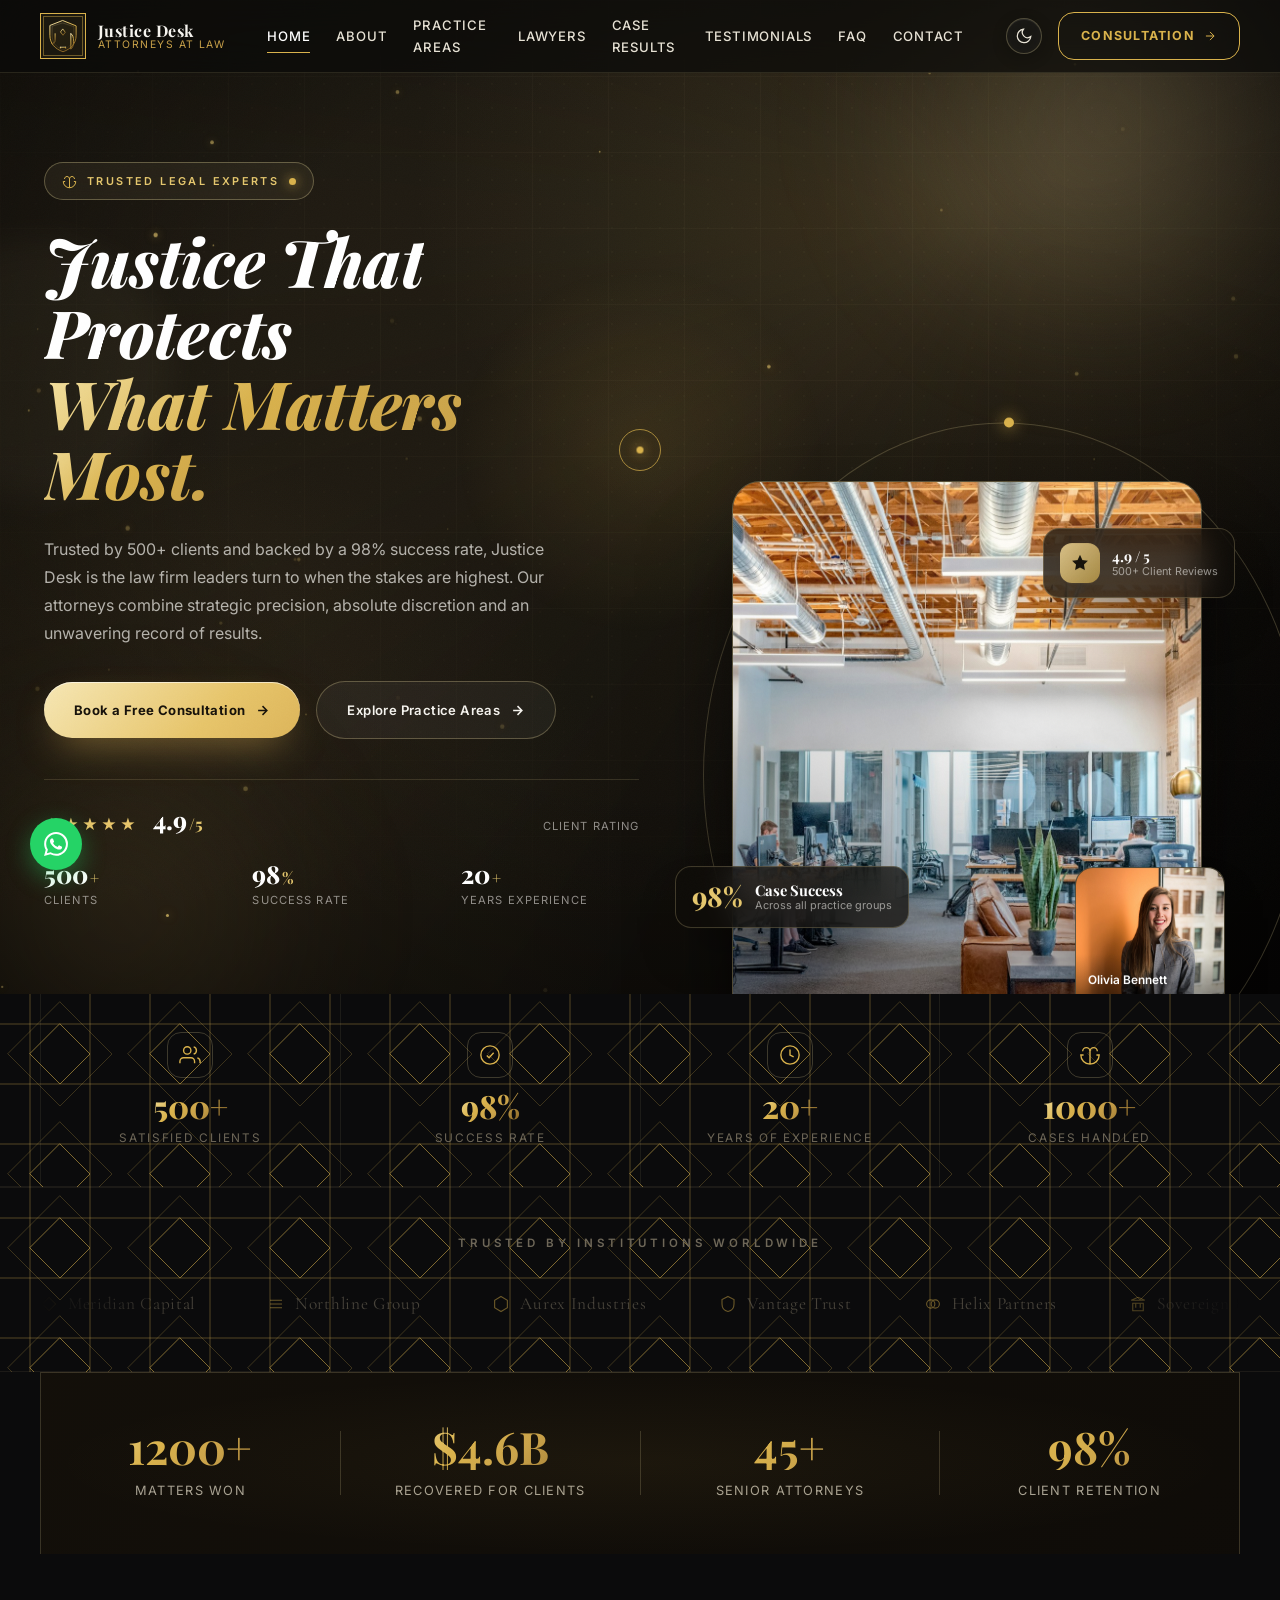
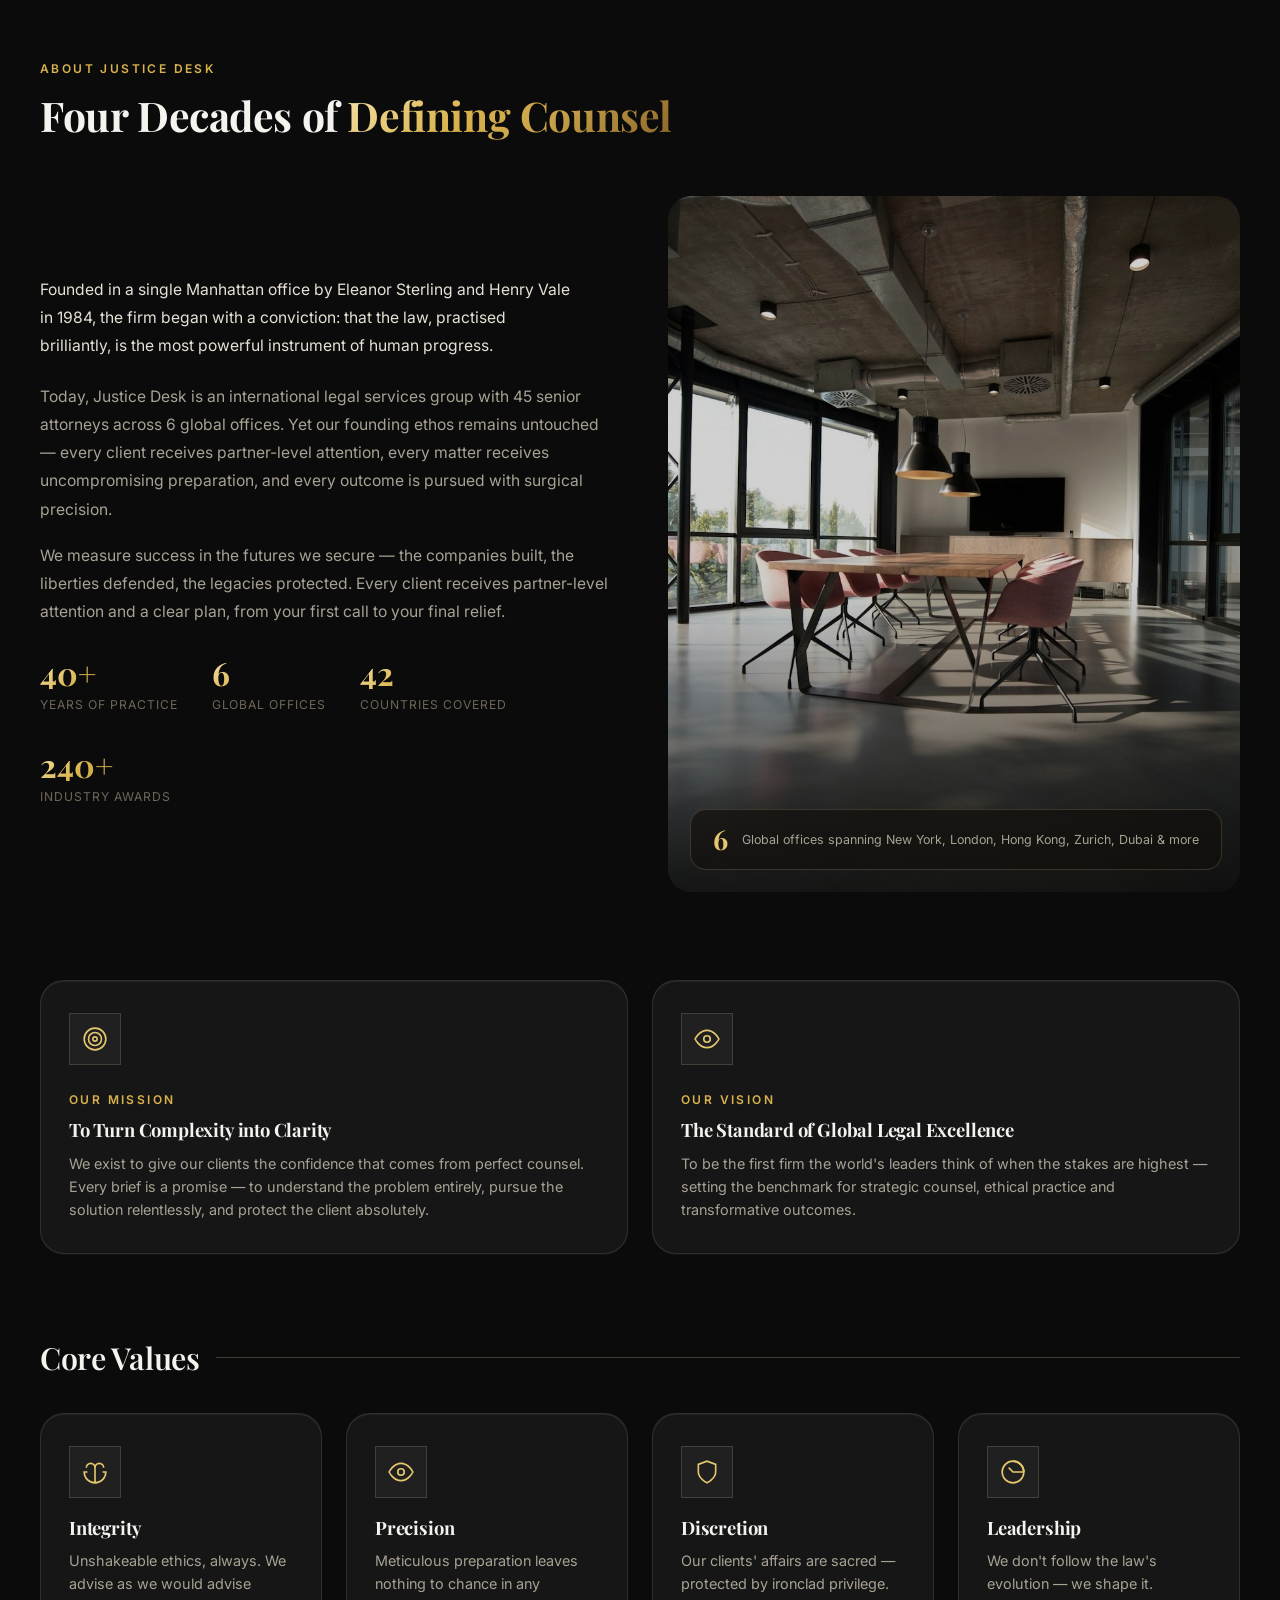
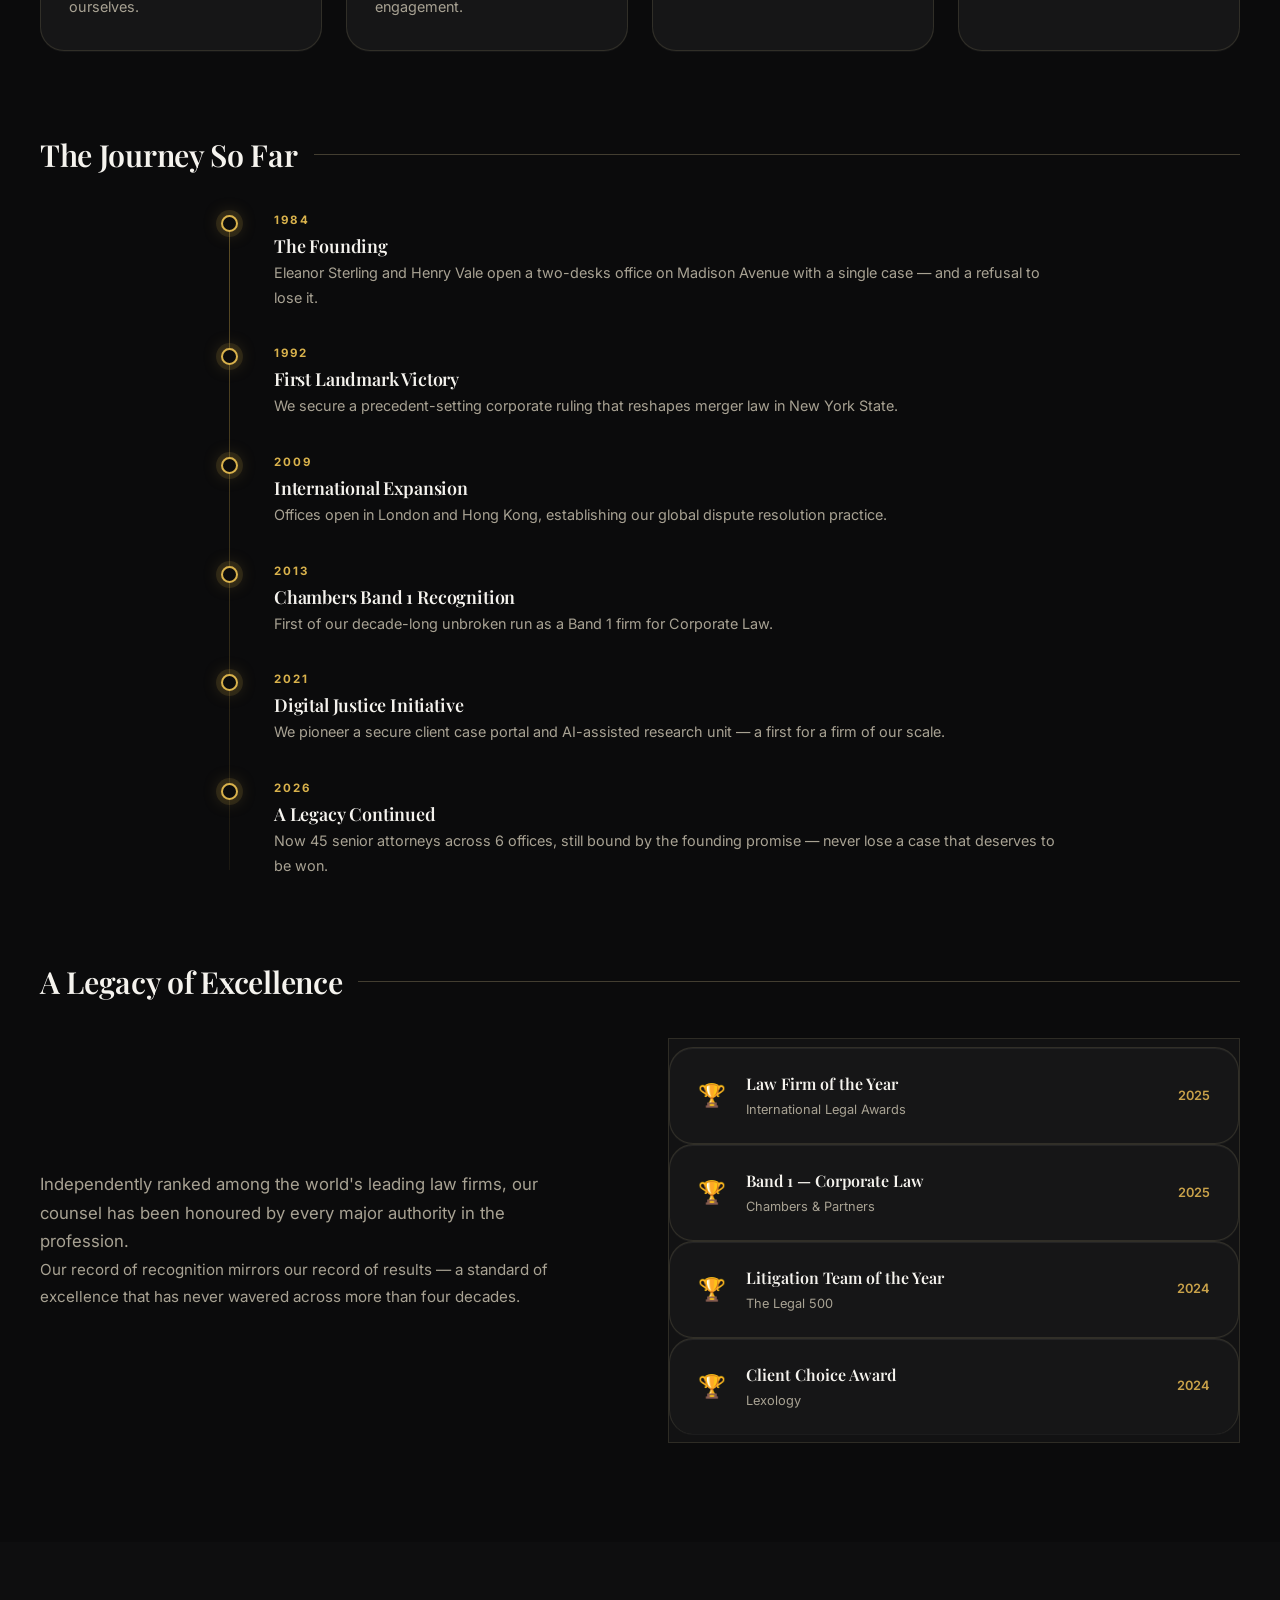
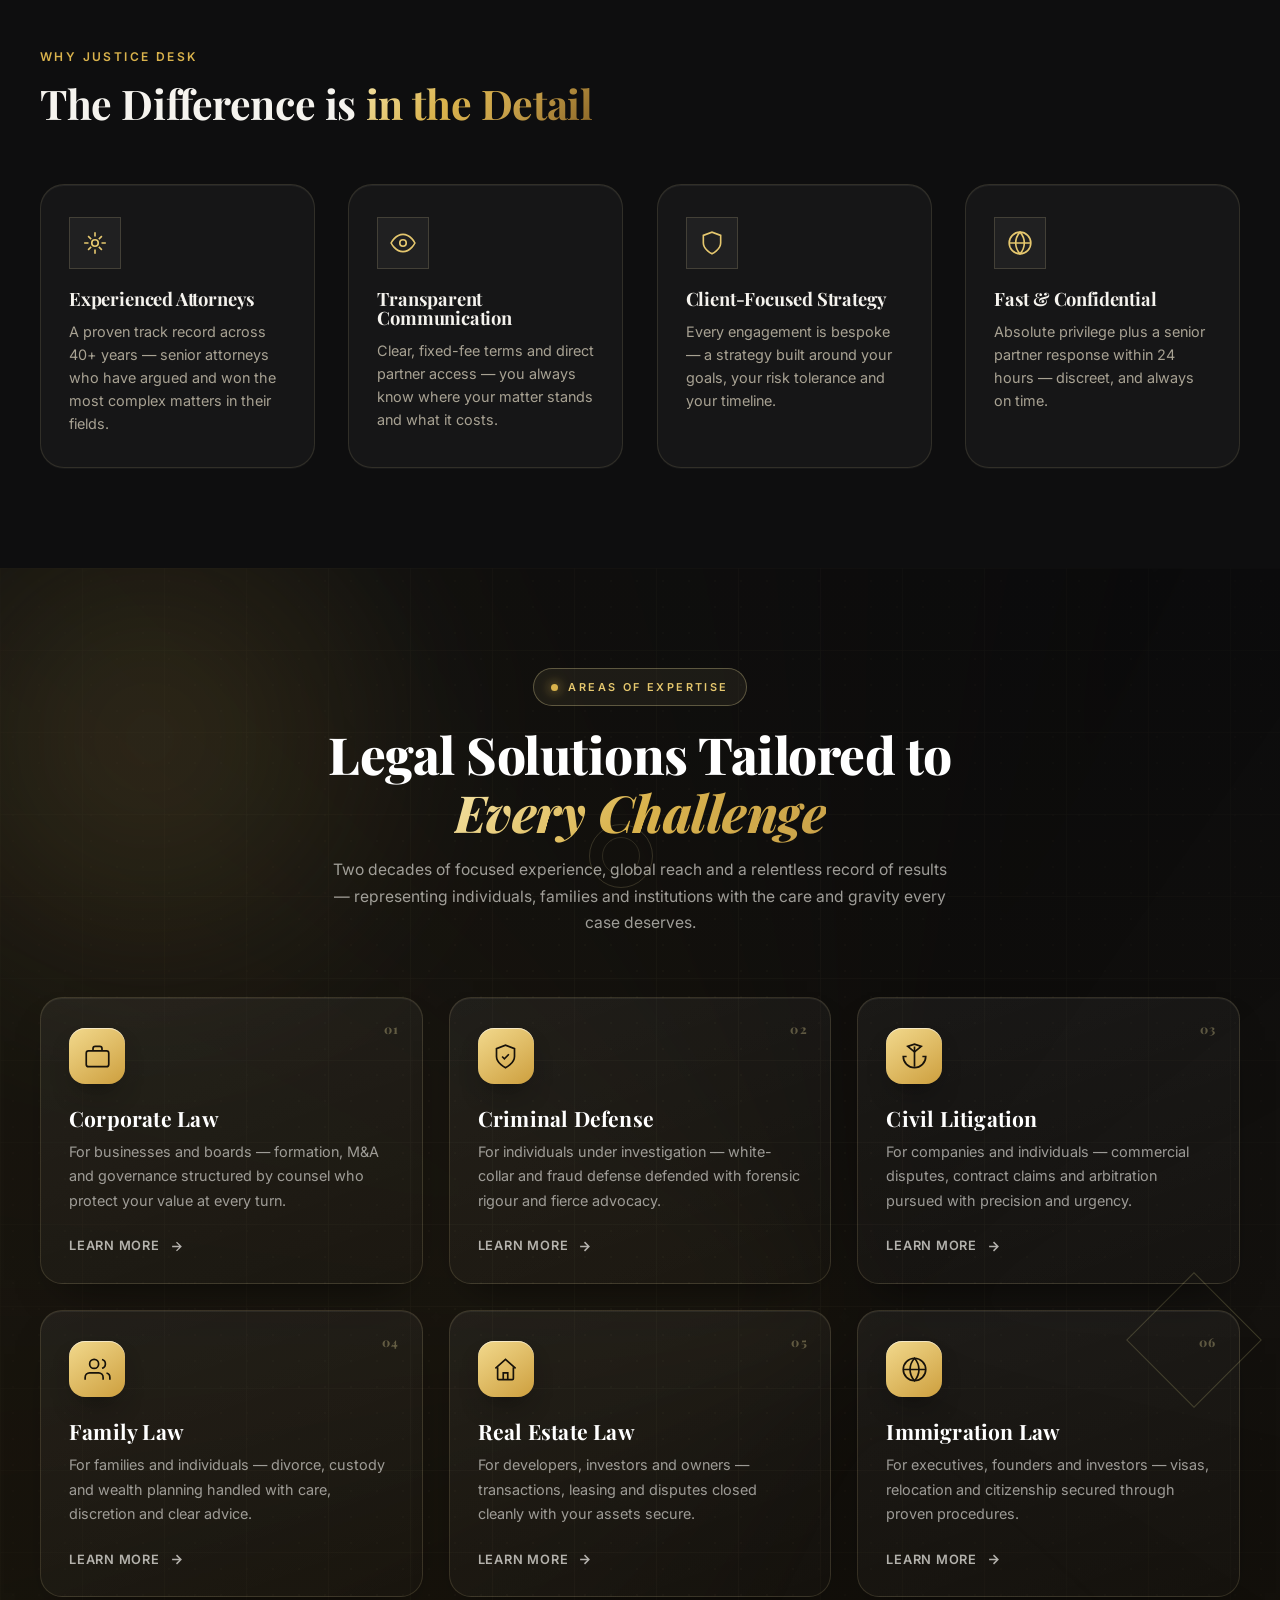
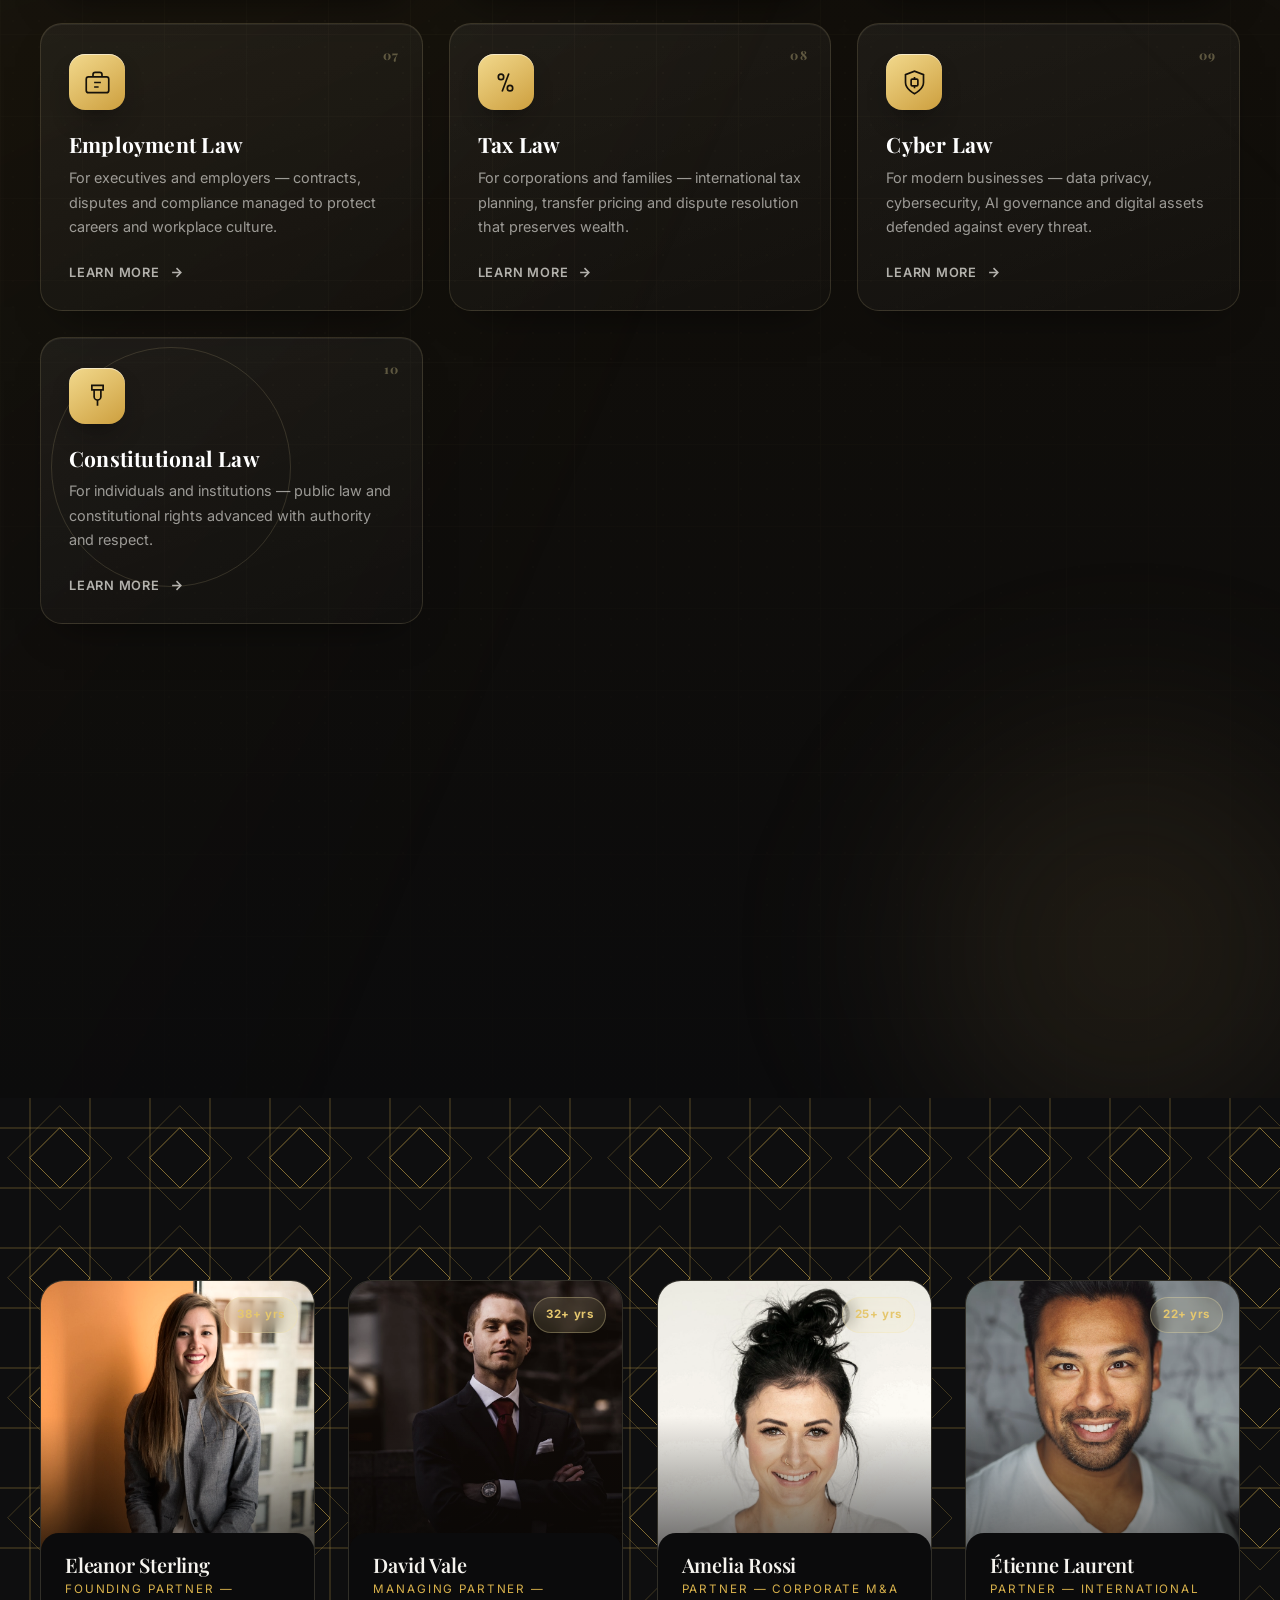
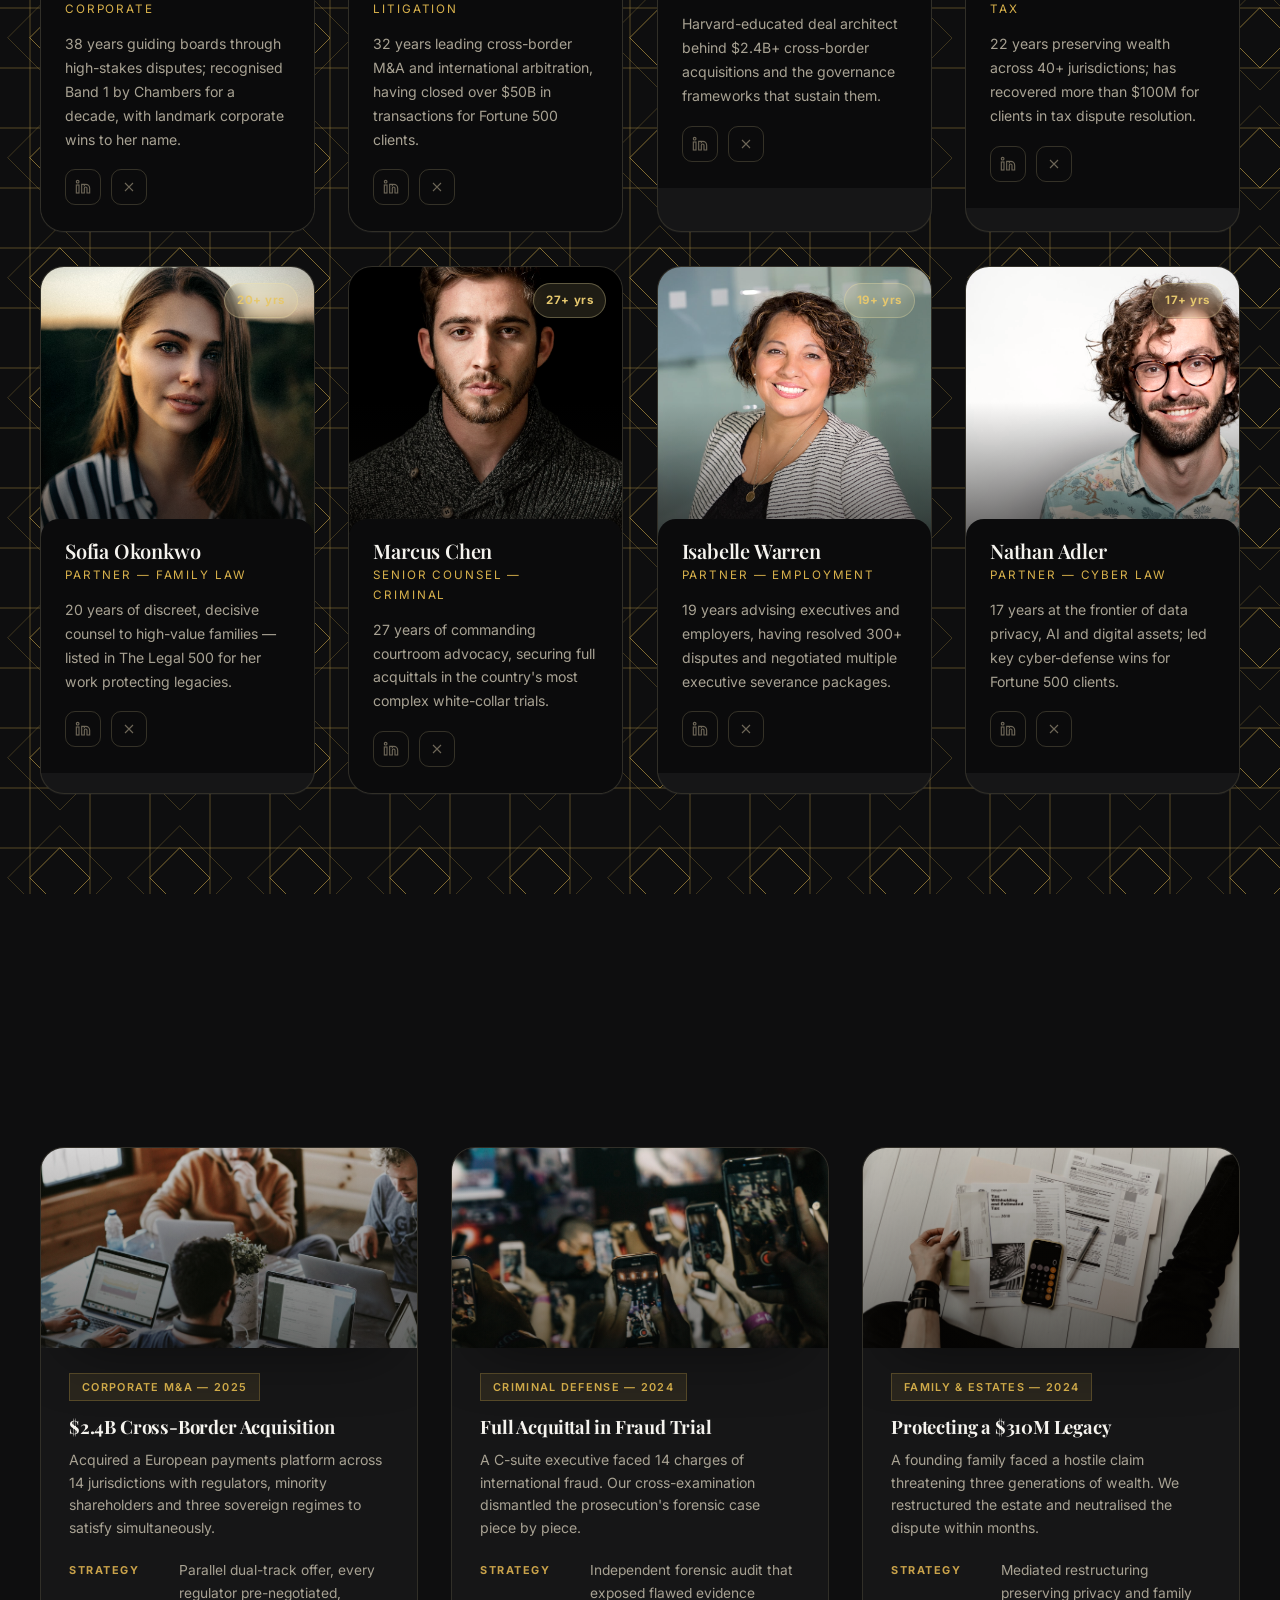
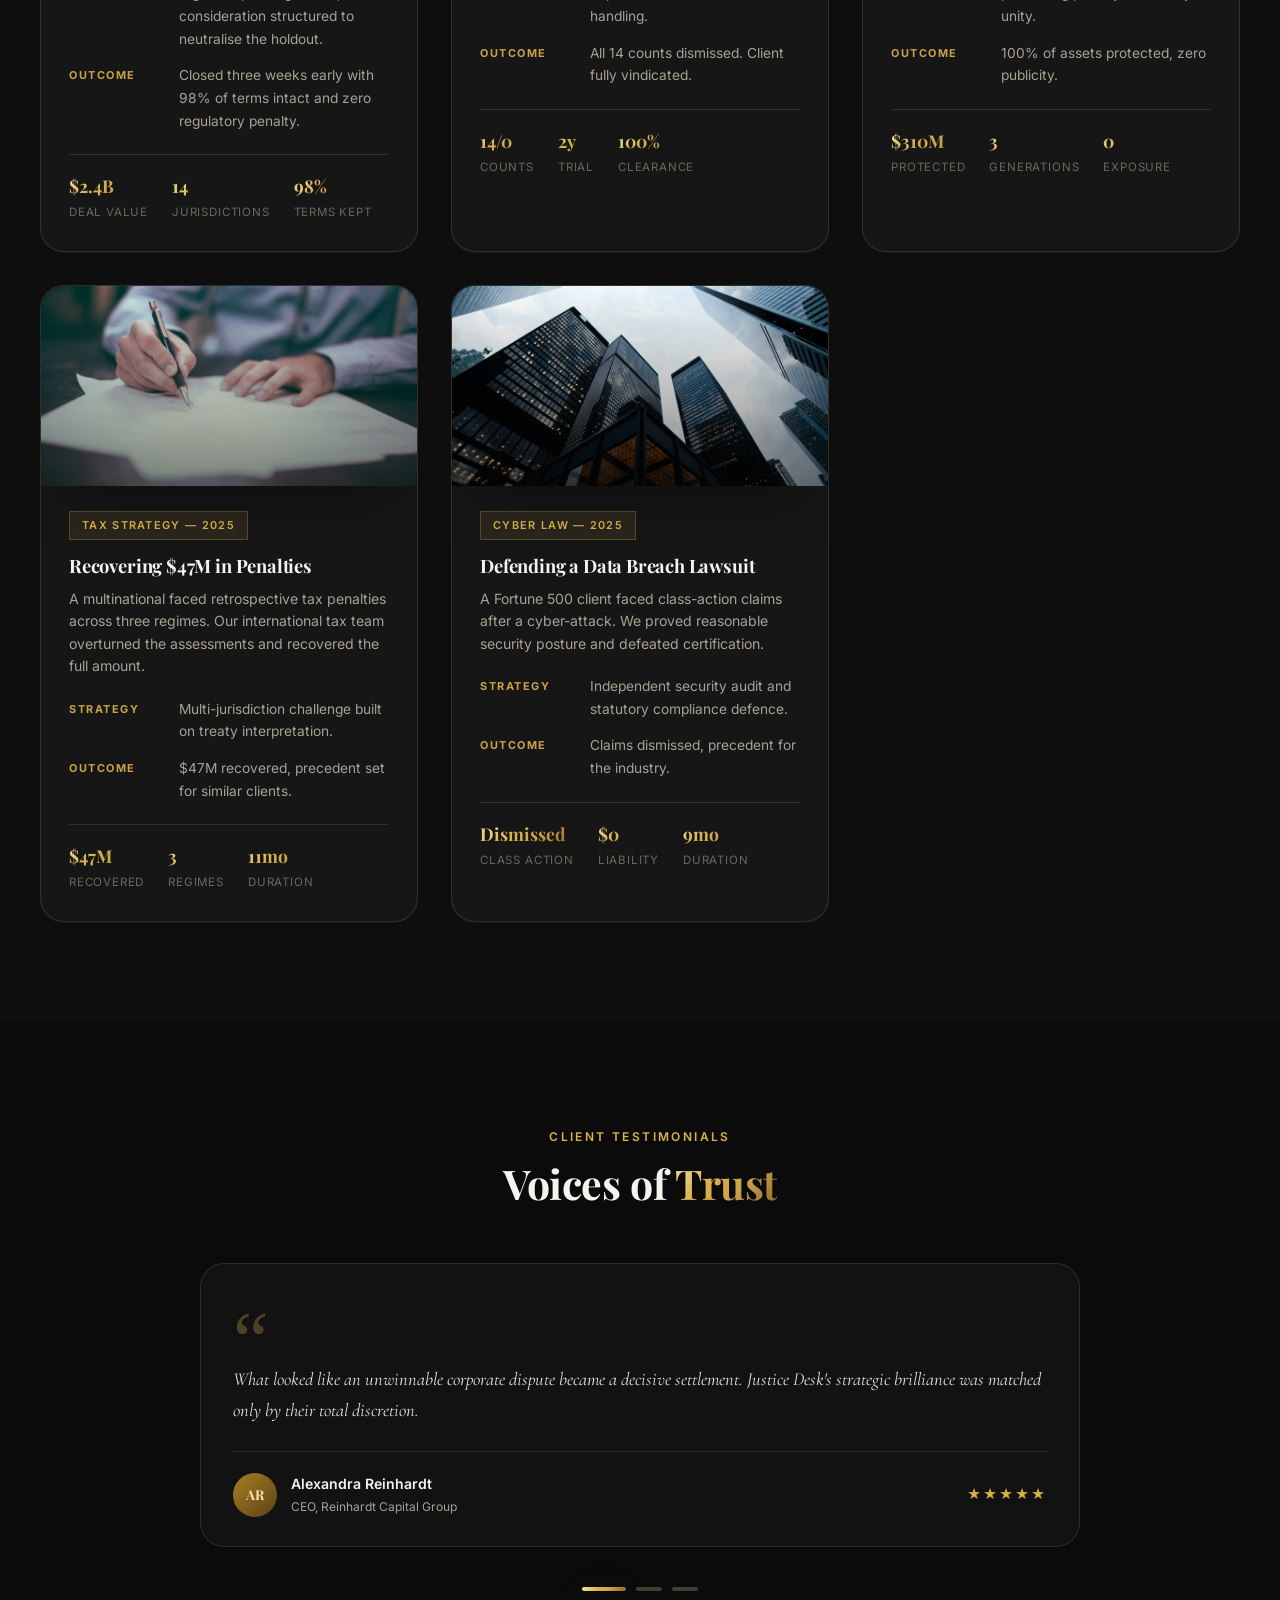
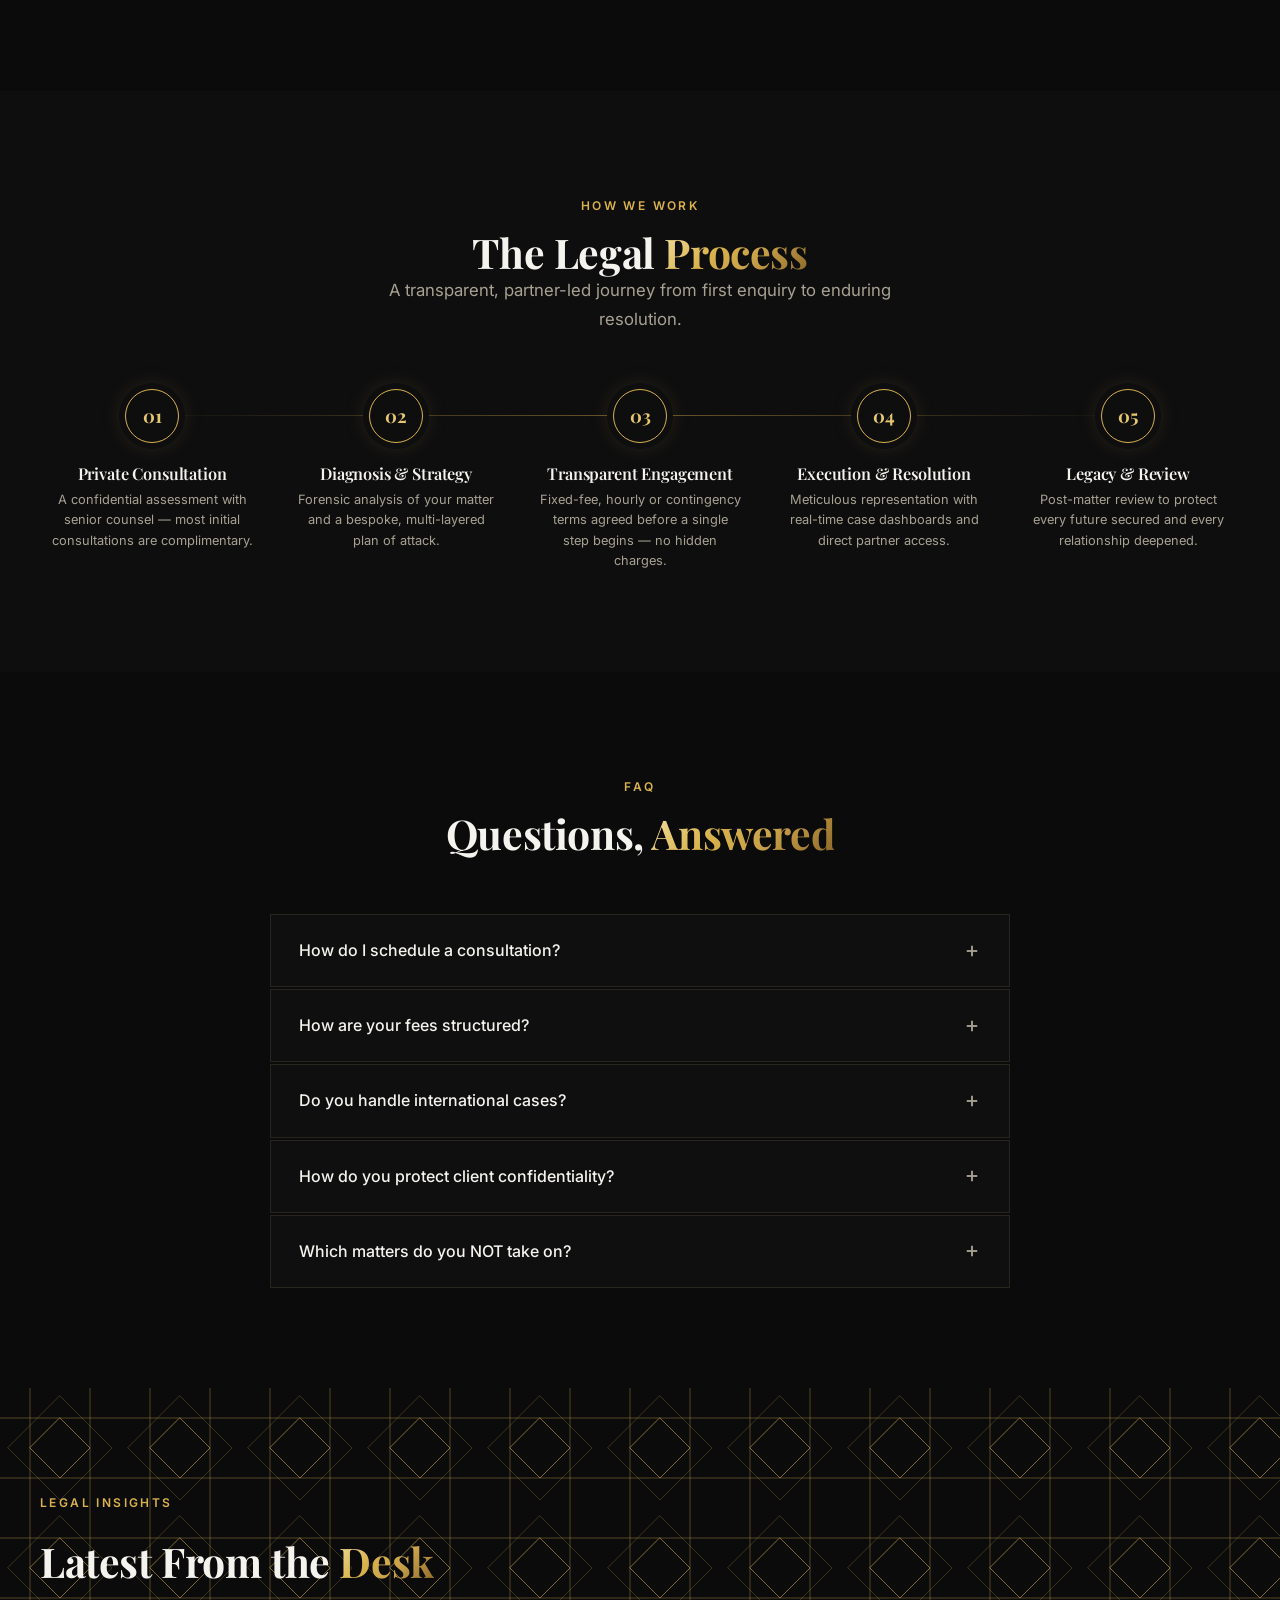
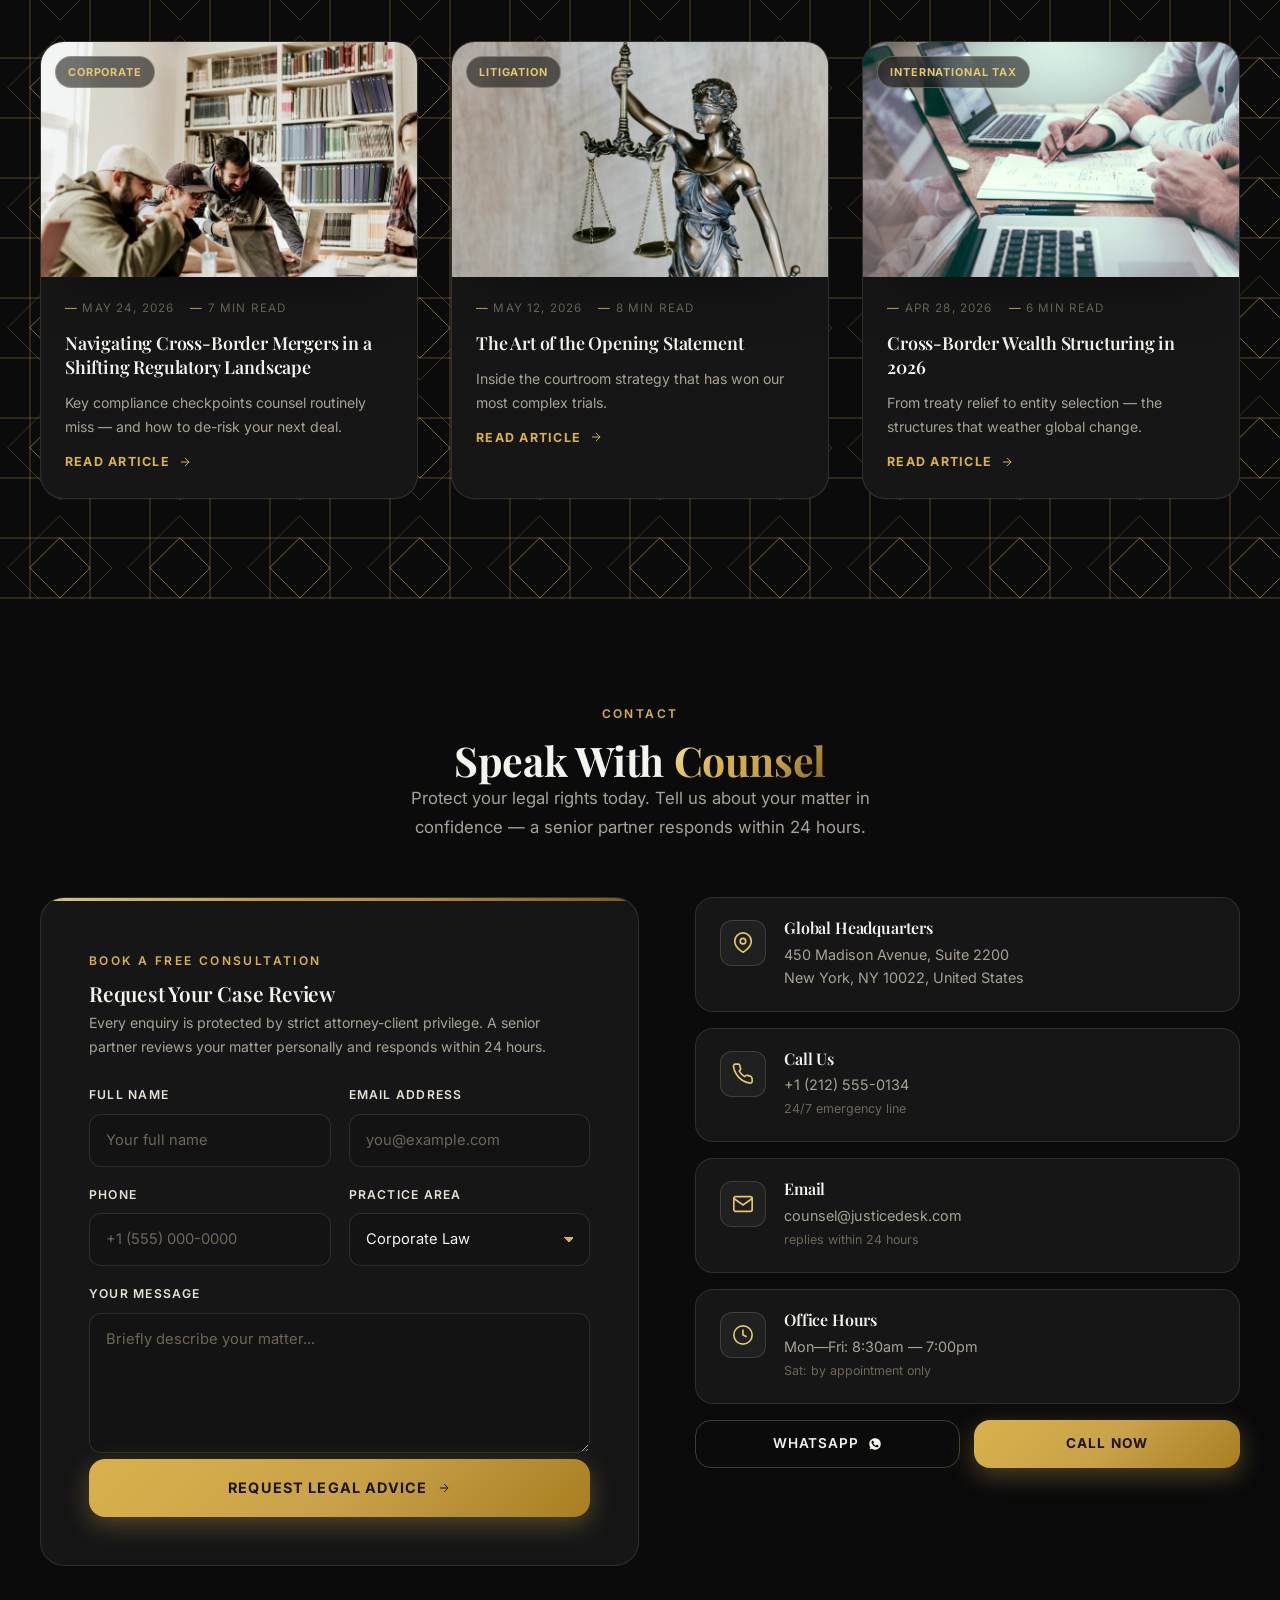
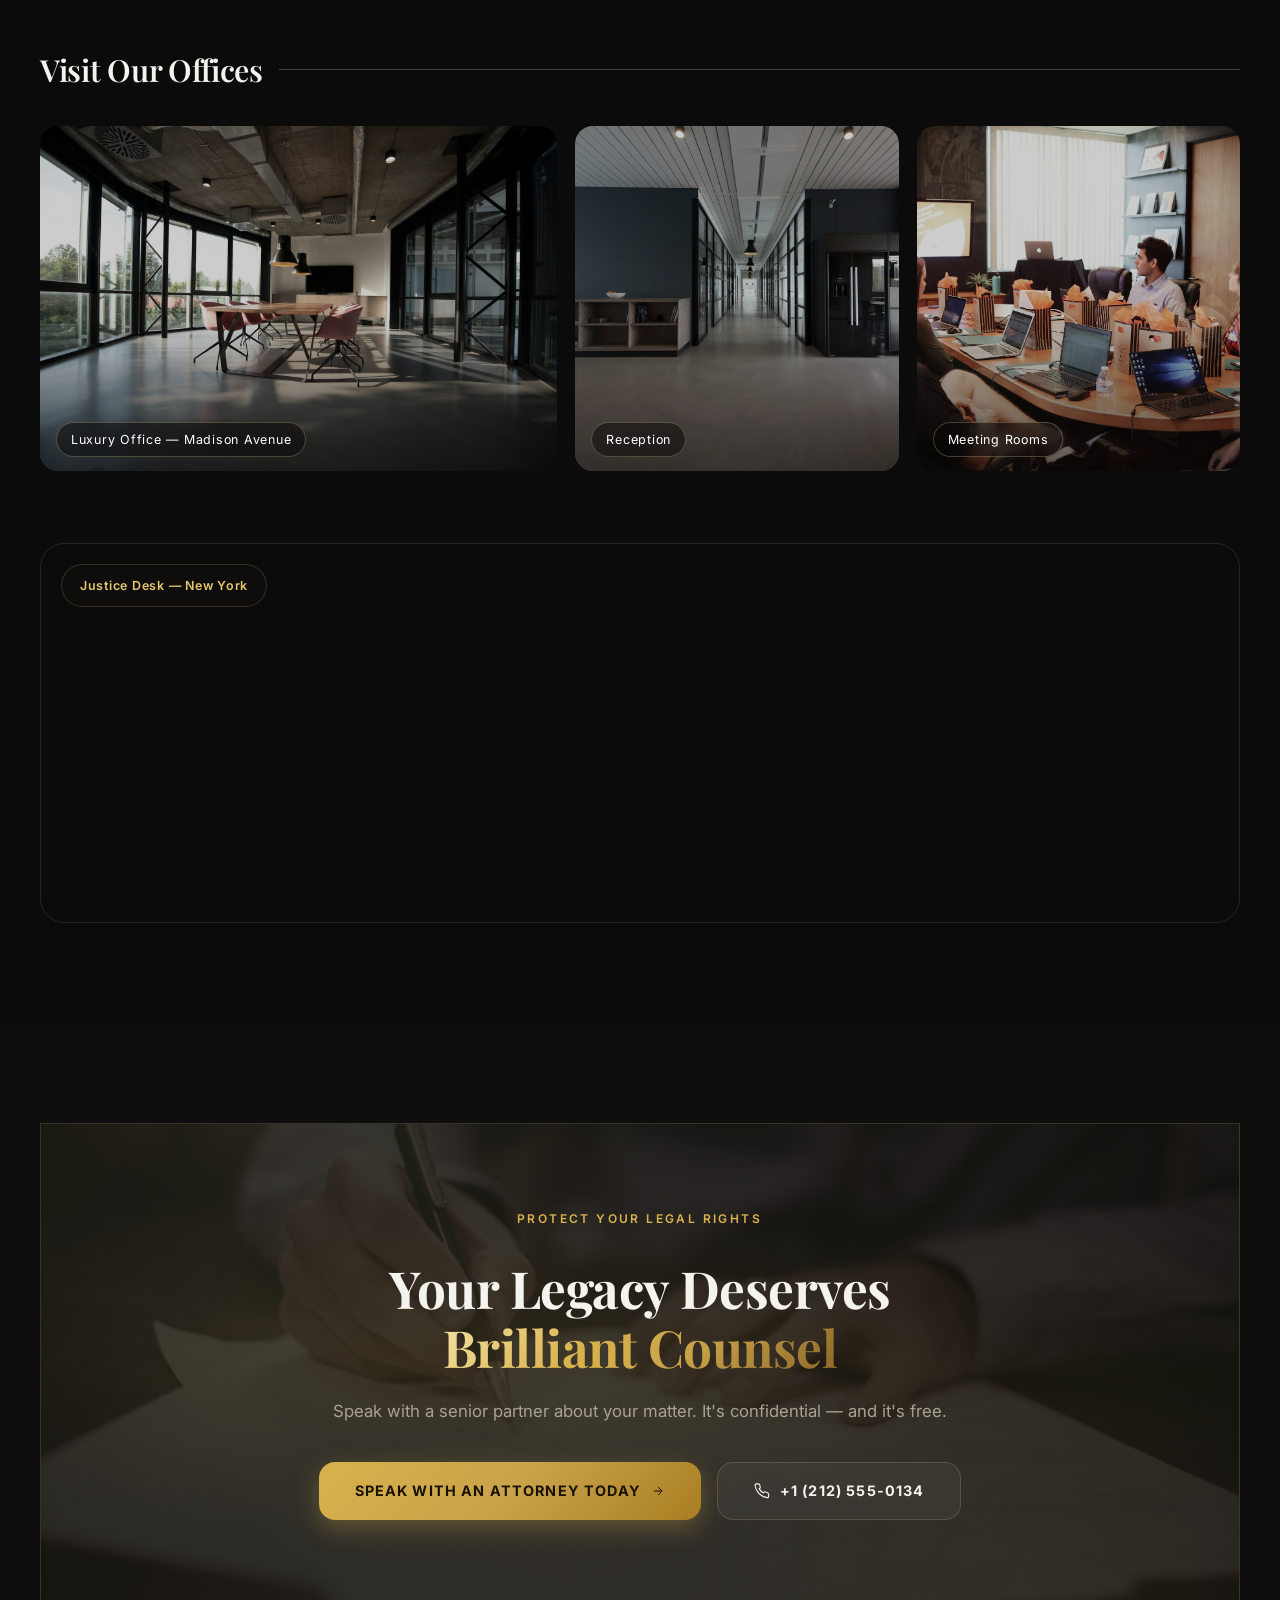
==== commit 872eb7ad: "Redesign hero and practice areas; rewrite site copy; harden light mode; optimize custom cursor" ====
--- a/index.html
+++ b/index.html
@@ -1,12 +1,12 @@
-<!DOCTYPE html>
+﻿<!DOCTYPE html>
 <html lang="en" data-theme="dark">
 <head>
   <meta charset="UTF-8">
   <meta name="viewport" content="width=device-width, initial-scale=1.0">
-  <title>Sterling &amp; Vale LLP — Elite Attorneys &amp; Legal Counsel</title>
-  <meta name="description" content="Sterling &amp; Vale is an international law firm offering premium legal counsel in corporate, civil, family, property, criminal and tax law.">
+  <title>Justice Desk — Elite Attorneys &amp; Legal Counsel</title>
+  <meta name="description" content="Justice Desk is an international law firm offering premium legal counsel in corporate, civil, family, property, criminal, tax, immigration, cyber and employment law.">
   <meta name="keywords" content="law firm, attorneys, legal counsel, corporate law, luxury law firm">
-  <meta name="author" content="Sterling &amp; Vale LLP">
+  <meta name="author" content="Justice Desk">
   <meta name="robots" content="index, follow">
   <meta name="theme-color" content="#0B0A09">
   <!-- No-flicker theme (apply saved/system preference before paint) -->
@@ -21,11 +21,12 @@
     })();
   </script>
   <meta property="og:type" content="website">
-  <meta property="og:site_name" content="Sterling &amp; Vale LLP">
-  <meta property="og:title" content="Sterling &amp; Vale LLP — Elite Attorneys &amp; Legal Counsel">
+  <meta property="og:site_name" content="Justice Desk">
+  <meta property="og:title" content="Justice Desk — Elite Attorneys &amp; Legal Counsel">
   <meta property="og:description" content="Uncompromising legal counsel for leaders, innovators and institutions.">
   <link rel="icon" type="image/svg+xml" href="assets/img/favicon.svg">
   <link rel="icon" type="image/png" sizes="192x192" href="assets/img/favicon.png">
+  <link rel="apple-touch-icon" sizes="180x180" href="assets/img/apple-touch-icon.png">
   <link rel="preconnect" href="https://fonts.googleapis.com">
   <link rel="preconnect" href="https://fonts.gstatic.com" crossorigin>
   <link href="https://fonts.googleapis.com/css2?family=Cormorant+Garamond:ital,wght@0,400;0,500;0,600;0,700;1,400;1,500;1,600&family=Playfair+Display:ital,wght@0,400;0,500;0,600;0,700;0,800;1,400;1,500;1,600;1,700&family=Inter:wght@300;400;500;600;700&display=swap" rel="stylesheet">
@@ -34,11 +35,14 @@
   <link rel="stylesheet" href="css/components.css">
   <link rel="stylesheet" href="css/sections.css">
   <link rel="stylesheet" href="css/home-override.css">
+  <link rel="stylesheet" href="css/premium-visual.css">
+  <link rel="stylesheet" href="css/step4-interactions.css">
+  <link rel="stylesheet" href="css/step5-design-system.css">
   <script type="application/ld+json">
   {
     "@context": "https://schema.org",
     "@type": "LegalService",
-    "name": "Sterling & Vale LLP",
+    "name": "Justice Desk",
     "description": "International law firm providing premium legal counsel.",
     "telephone": "+1-212-555-0134",
     "address": { "@type": "PostalAddress", "streetAddress": "450 Madison Avenue, Suite 2200", "addressLocality": "New York", "addressRegion": "NY", "postalCode": "10022", "addressCountry": "US" },
@@ -57,7 +61,7 @@
         <span class="ring-pulse"></span>
         <img src="assets/img/logo-mark.svg" alt="" width="52" height="52">
       </div>
-      <span class="loader-brand">Sterling &amp; Vale</span>
+      <span class="loader-brand">Justice Desk</span>
       <span class="loader-count" data-loader-count>00%</span>
     </div>
   </div>
@@ -68,25 +72,26 @@
   <header class="sv-nav" role="banner" id="sv-header">
     <div class="sv-nav-inner">
       <!-- Logo -->
-      <a href="index.html" class="sv-logo" aria-label="Sterling &amp; Vale — Home">
+      <a href="#top" class="sv-logo" aria-label="Justice Desk — Home">
         <span class="sv-logo-emblem">
           <img src="assets/img/logo-mark.svg" alt="" width="36" height="36">
         </span>
         <span class="sv-logo-text">
-          <span class="sv-logo-name">Sterling &amp; Vale</span>
+          <span class="sv-logo-name">Justice Desk</span>
           <span class="sv-logo-sub">Attorneys at Law</span>
         </span>
       </a>
 
       <!-- Nav Links -->
       <nav class="sv-nav-links" aria-label="Primary">
-        <a class="sv-nav-link sv-nav-link--active" href="index.html">Home</a>
-        <a class="sv-nav-link" href="about.html">About Us</a>
-        <a class="sv-nav-link" href="practice-areas.html">Practice Areas</a>
-        <a class="sv-nav-link" href="lawyers.html">Our Lawyers</a>
-        <a class="sv-nav-link" href="case-studies.html">Case Studies</a>
-        <a class="sv-nav-link" href="blog.html">Blog</a>
-        <a class="sv-nav-link" href="contact.html">Contact</a>
+        <a class="sv-nav-link sv-nav-link--active" href="#top" data-nav="top">Home</a>
+        <a class="sv-nav-link" href="#about" data-nav="about">About</a>
+        <a class="sv-nav-link" href="#practice" data-nav="practice">Practice Areas</a>
+        <a class="sv-nav-link" href="#team" data-nav="team">Lawyers</a>
+        <a class="sv-nav-link" href="#results" data-nav="results">Case Results</a>
+        <a class="sv-nav-link" href="#testimonials" data-nav="testimonials">Testimonials</a>
+        <a class="sv-nav-link" href="#faq" data-nav="faq">FAQ</a>
+        <a class="sv-nav-link" href="#contact" data-nav="contact">Contact</a>
       </nav>
 
       <!-- Actions -->
@@ -95,7 +100,7 @@
           <svg class="icon-moon" viewBox="0 0 24 24" fill="none" stroke="currentColor" stroke-width="2" width="18" height="18"><path d="M21 12.79A9 9 0 1 1 11.21 3 7 7 0 0 0 21 12.79z"/></svg>
           <svg class="icon-sun" viewBox="0 0 24 24" fill="none" stroke="currentColor" stroke-width="2" width="18" height="18"><circle cx="12" cy="12" r="5"/><line x1="12" y1="1" x2="12" y2="3"/><line x1="12" y1="21" x2="12" y2="23"/><line x1="4.22" y1="4.22" x2="5.64" y2="5.64"/><line x1="18.36" y1="18.36" x2="19.78" y2="19.78"/><line x1="1" y1="12" x2="3" y2="12"/><line x1="21" y1="12" x2="23" y2="12"/><line x1="4.22" y1="19.78" x2="5.64" y2="18.36"/><line x1="18.36" y1="5.64" x2="19.78" y2="4.22"/></svg>
         </button>
-        <a href="contact.html" class="sv-cta-btn" id="nav-consultation-btn">
+        <a href="#contact" class="sv-cta-btn" id="nav-consultation-btn">
           Consultation
           <svg viewBox="0 0 24 24" fill="none" stroke="currentColor" stroke-width="2.5" width="14" height="14"><path d="M5 12h14M12 5l7 7-7 7"/></svg>
         </a>
@@ -109,293 +114,244 @@
   <!-- Mobile Menu -->
   <div class="sv-mobile-menu" id="sv-mobile-menu" aria-hidden="true">
     <nav class="sv-mobile-nav" aria-label="Mobile">
-      <a class="sv-mobile-link" href="index.html"><span>01</span> Home</a>
-      <a class="sv-mobile-link" href="about.html"><span>02</span> About Us</a>
-      <a class="sv-mobile-link" href="practice-areas.html"><span>03</span> Practice Areas</a>
-      <a class="sv-mobile-link" href="lawyers.html"><span>04</span> Our Lawyers</a>
-      <a class="sv-mobile-link" href="case-studies.html"><span>05</span> Case Studies</a>
-      <a class="sv-mobile-link" href="blog.html"><span>06</span> Blog</a>
-      <a class="sv-mobile-link" href="contact.html"><span>07</span> Contact</a>
+      <a class="sv-mobile-link" href="#top"><span>01</span> Home</a>
+      <a class="sv-mobile-link" href="#about"><span>02</span> About</a>
+      <a class="sv-mobile-link" href="#practice"><span>03</span> Practice Areas</a>
+      <a class="sv-mobile-link" href="#team"><span>04</span> Our Lawyers</a>
+      <a class="sv-mobile-link" href="#results"><span>05</span> Case Results</a>
+      <a class="sv-mobile-link" href="#process"><span>06</span> Legal Process</a>
+      <a class="sv-mobile-link" href="#testimonials"><span>07</span> Testimonials</a>
+      <a class="sv-mobile-link" href="#faq"><span>08</span> FAQ</a>
+      <a class="sv-mobile-link" href="#insights"><span>09</span> Insights</a>
+      <a class="sv-mobile-link" href="#contact"><span>10</span> Contact</a>
     </nav>
     <div class="sv-mobile-cta">
-      <a href="contact.html" class="sv-cta-btn sv-cta-btn--lg">Book a Consultation <svg viewBox="0 0 24 24" fill="none" stroke="currentColor" stroke-width="2.5" width="14" height="14"><path d="M5 12h14M12 5l7 7-7 7"/></svg></a>
+      <a href="#contact" class="sv-cta-btn sv-cta-btn--lg">Book a Consultation <svg viewBox="0 0 24 24" fill="none" stroke="currentColor" stroke-width="2.5" width="14" height="14"><path d="M5 12h14M12 5l7 7-7 7"/></svg></a>
     </div>
   </div>
 
   <main id="main">
 
-    <!-- ============ CINEMATIC HERO ============ -->
-    <section class="sv-hero" id="top" aria-label="Hero">
-      <!-- Full-bleed background photo -->
-      <div class="sv-hero-bg">
-        <img
-          src="assets/img/photos/hero-main.png"
-          alt=""
-          class="sv-hero-photo"
-          fetchpriority="high"
-          aria-hidden="true"
-        >
-        <!-- Dark overlay gradient -->
-        <div class="sv-hero-overlay"></div>
-        <!-- Vignette -->
-        <div class="sv-hero-vignette"></div>
-      </div>
-
-      <!-- Content -->
-      <div class="sv-hero-content">
-        <!-- Eyebrow -->
-        <p class="sv-hero-eyebrow" data-reveal="fade">
-          <span class="sv-hero-eyebrow-line"></span>
-          Advocating Justice. Delivering Excellence.
-        </p>
-
-        <!-- Headline -->
-        <h1 class="sv-hero-title" data-hero-title>
-          <span class="mask-line"><span>Strategic Legal Counsel.</span></span>
-          <span class="mask-line"><span><em class="sv-gold-italic">Exceptional</em> Results.</span></span>
-        </h1>
-
-        <!-- Description -->
-        <p class="sv-hero-lead" data-reveal="up" style="--reveal-delay:.3s">
-          Sterling &amp; Vale LLP is a full-service law firm dedicated to
-          providing innovative legal solutions and outstanding
-          representation for individuals, businesses, and institutions
-          worldwide.
-        </p>
-
-        <!-- CTA Buttons -->
-        <div class="sv-hero-actions" data-reveal="up" style="--reveal-delay:.45s">
-          <a href="practice-areas.html" class="sv-btn-primary" id="hero-practice-btn">
-            Our Practice Areas
-            <svg viewBox="0 0 24 24" fill="none" stroke="currentColor" stroke-width="2.5" width="14" height="14"><path d="M5 12h14M12 5l7 7-7 7"/></svg>
-          </a>
-          <a href="contact.html" class="sv-btn-outline" id="hero-consult-btn">
-            Request Consultation
-            <svg viewBox="0 0 24 24" fill="none" stroke="currentColor" stroke-width="2.5" width="14" height="14"><path d="M5 12h14M12 5l7 7-7 7"/></svg>
-          </a>
-        </div>
-      </div>
-
-      <!-- Stats Bar -->
-      <div class="sv-hero-stats" data-reveal="up" style="--reveal-delay:.6s">
-        <div class="sv-stat-item">
-          <div class="sv-stat-icon">
-            <svg viewBox="0 0 24 24" fill="none" stroke="currentColor" stroke-width="1.5" width="28" height="28">
-              <circle cx="12" cy="8" r="4"/><path d="M4 20c0-4 3.6-7 8-7s8 3 8 7"/>
-              <path d="M16 3.5a4 4 0 0 1 0 7.5M20 20c0-3.3-2.4-6-5.5-6.8"/>
-            </svg>
-          </div>
-          <div class="sv-stat-text">
-            <span class="sv-stat-num"><span data-count="25">0</span>+</span>
-            <span class="sv-stat-lbl">Years of Excellence</span>
-          </div>
-        </div>
-        <div class="sv-stat-divider"></div>
-        <div class="sv-stat-item">
-          <div class="sv-stat-icon">
-            <svg viewBox="0 0 24 24" fill="none" stroke="currentColor" stroke-width="1.5" width="28" height="28">
-              <path d="M17 21v-2a4 4 0 0 0-4-4H5a4 4 0 0 0-4 4v2"/>
-              <circle cx="9" cy="7" r="4"/>
-              <path d="M23 21v-2a4 4 0 0 0-3-3.87"/>
-              <path d="M16 3.13a4 4 0 0 1 0 7.75"/>
-            </svg>
-          </div>
-          <div class="sv-stat-text">
-            <span class="sv-stat-num"><span data-count="5000">0</span>+</span>
-            <span class="sv-stat-lbl">Clients Represented</span>
-          </div>
-        </div>
-        <div class="sv-stat-divider"></div>
-        <div class="sv-stat-item">
-          <div class="sv-stat-icon">
-            <svg viewBox="0 0 24 24" fill="none" stroke="currentColor" stroke-width="1.5" width="28" height="28">
-              <path d="M12 22V8M5 12H2a10 10 0 0 0 20 0h-3"/>
-              <path d="M12 8c0-2.2-1.8-4-4-4S4 5.8 4 8"/>
-              <path d="M12 8c0-2.2 1.8-4 4-4s4 1.8 4 4"/>
-            </svg>
-          </div>
-          <div class="sv-stat-text">
-            <span class="sv-stat-num"><span data-count="98">0</span>%</span>
-            <span class="sv-stat-lbl">Case Success Rate</span>
-          </div>
-        </div>
-        <div class="sv-stat-divider"></div>
-        <div class="sv-stat-item">
-          <div class="sv-stat-icon">
-            <svg viewBox="0 0 24 24" fill="none" stroke="currentColor" stroke-width="1.5" width="28" height="28">
-              <circle cx="12" cy="12" r="10"/>
-              <line x1="2" y1="12" x2="22" y2="12"/>
-              <path d="M12 2a15.3 15.3 0 0 1 4 10 15.3 15.3 0 0 1-4 10 15.3 15.3 0 0 1-4-10 15.3 15.3 0 0 1 4-10z"/>
-            </svg>
-          </div>
-          <div class="sv-stat-text">
-            <span class="sv-stat-num"><span data-count="35">0</span>+</span>
-            <span class="sv-stat-lbl">Countries Served</span>
+    <!-- ============ 1. CINEMATIC HERO ============ -->
+    <section class="sv-hero hx-hero" id="top" aria-label="Hero">
+      <!-- Ambient background (mesh gradient, gold glow, pattern, blobs, vignette) -->
+      <div class="hx-bg" aria-hidden="true">
+        <div class="hx-mesh"></div>
+        <div class="hx-glow hx-glow--one"></div>
+        <div class="hx-glow hx-glow--two"></div>
+        <div class="hx-blob hx-blob--one"></div>
+        <div class="hx-blob hx-blob--two"></div>
+        <div class="hx-pattern"></div>
+        <div class="hx-vignette"></div>
+      </div>
+      <!-- Soft gold particles (host for the existing canvas engine) -->
+      <div class="hx-particles" data-particles aria-hidden="true"></div>
+
+      <!-- Two-column inner -->
+      <div class="hx-inner">
+        <!-- ========== LEFT : Copy ========== -->
+        <div class="hx-left">
+          <!-- Premium badge -->
+          <p class="hx-badge" data-reveal="fade">
+            <svg viewBox="0 0 24 24" fill="none" stroke="currentColor" stroke-width="1.6"><path d="M12 22V8M5 12H2a10 10 0 0 0 20 0h-3"/><path d="M12 8c0-2.2-1.8-4-4-4S4 5.8 4 8"/><path d="M12 8c0-2.2 1.8-4 4-4s4 1.8 4 4"/></svg>
+            Trusted Legal Experts
+          </p>
+
+          <!-- Headline -->
+          <h1 class="sv-hero-title hx-title" data-hero-title>
+            <span class="mask-line"><span>Justice That Protects</span></span>
+            <span class="mask-line"><span><em class="sv-gold-italic">What Matters</em></span></span>
+            <span class="mask-line"><span><em class="sv-gold-italic">Most.</em></span></span>
+          </h1>
+
+          <!-- Description -->
+          <p class="hx-lead" data-reveal="up" style="--reveal-delay:.2s">
+            Trusted by 500+ clients and backed by a 98% success rate, Justice
+            Desk is the law firm leaders turn to when the stakes are highest.
+            Our attorneys combine strategic precision, absolute discretion and
+            an unwavering record of results.
+          </p>
+
+          <!-- CTA Buttons -->
+          <div class="hx-actions" data-reveal="up" style="--reveal-delay:.35s">
+            <a href="#contact" class="hx-btn hx-btn--gold">
+              Book a Free Consultation
+              <svg viewBox="0 0 24 24" fill="none" stroke="currentColor" stroke-width="2.4" width="15" height="15"><path d="M5 12h14M12 5l7 7-7 7"/></svg>
+            </a>
+            <a href="#practice" class="hx-btn hx-btn--glass">
+              Explore Practice Areas
+              <svg viewBox="0 0 24 24" fill="none" stroke="currentColor" stroke-width="2.4" width="15" height="15"><path d="M5 12h14M12 5l7 7-7 7"/></svg>
+            </a>
+          </div>
+
+          <!-- Trust indicators -->
+          <div class="hx-trust" data-reveal="up" style="--reveal-delay:.5s">
+            <div class="hx-trust-item hx-trust-item--rating">
+              <span class="hx-trust-stars" aria-hidden="true">★★★★★</span>
+              <span class="hx-trust-num">4.9<span class="hx-trust-sub">/5</span></span>
+              <span class="hx-trust-lbl">Client Rating</span>
+            </div>
+            <div class="hx-trust-item">
+              <span class="hx-trust-num"><span data-count="500">0</span><span class="hx-trust-sub">+</span></span>
+              <span class="hx-trust-lbl">Clients</span>
+            </div>
+            <div class="hx-trust-item">
+              <span class="hx-trust-num"><span data-count="98">0</span><span class="hx-trust-sub">%</span></span>
+              <span class="hx-trust-lbl">Success Rate</span>
+            </div>
+            <div class="hx-trust-item">
+              <span class="hx-trust-num"><span data-count="20">0</span><span class="hx-trust-sub">+</span></span>
+              <span class="hx-trust-lbl">Years Experience</span>
+            </div>
+          </div>
+        </div>
+
+        <!-- ========== RIGHT = Visual composition ========== -->
+        <div class="hx-right">
+          <div class="hx-visual" data-parallax="0.15">
+            <!-- rotating gold orbit ring -->
+            <div class="hx-ring hx-ring--outer" aria-hidden="true"></div>
+            <div class="hx-ring hx-ring--inner" aria-hidden="true"></div>
+
+            <!-- main luxury office photo -->
+            <figure class="hx-photo">
+              <img
+                src="assets/img/photos/corporate-meeting.jpg"
+                alt="Modern luxury legal office at Justice Desk"
+                fetchpriority="high"
+              >
+            </figure>
+
+            <!-- brand watermark -->
+            <span class="hx-watermark" aria-hidden="true">JUSTICE DESK</span>
+
+            <!-- floating glass card: rating -->
+            <div class="hx-card hx-card--rating">
+              <span class="hx-card-icon" aria-hidden="true">
+                <svg viewBox="0 0 24 24" fill="currentColor" width="20" height="20"><path d="M12 2l2.9 6.26L21.5 9.3l-4.75 4.4 1.12 6.55L12 17.35 6.13 20.25l1.12-6.55L2.5 9.3l6.6-1.04z"/></svg>
+              </span>
+              <div class="hx-card-meta">
+                <strong>4.9 / 5</strong>
+                <span>500+ Client Reviews</span>
+              </div>
+            </div>
+
+            <!-- floating glass card: success rate -->
+            <div class="hx-card hx-card--success">
+              <span class="hx-card-value"><span data-count="98">0</span>%</span>
+              <div class="hx-card-meta">
+                <strong>Case Success</strong>
+                <span>Across all practice groups</span>
+              </div>
+            </div>
+
+            <!-- floating portrait: young lawyer -->
+            <figure class="hx-card hx-card--portrait">
+              <img src="assets/img/photos/lawyer-1.jpg" alt="Professional young lawyer of Justice Desk">
+              <figcaption>
+                <strong>Olivia Bennett</strong>
+                <span>Partner — Corporate Litigation</span>
+              </figcaption>
+            </figure>
           </div>
         </div>
       </div>
     </section>
 
-    <!-- ============ PRACTICE AREAS ============ -->
-    <section class="sv-section sv-practice" id="practice" aria-labelledby="practice-heading">
+    <!-- ============ 2. TRUSTED BY / STATISTICS ============ -->
+    <section class="sv-section sv-trust" id="trust" aria-label="Firm performance highlights">
       <div class="sv-container">
-        <div class="sv-section-head" data-reveal="up">
-          <div class="sv-section-head-line"></div>
-          <svg class="sv-section-head-icon" viewBox="0 0 24 24" fill="none" stroke="currentColor" stroke-width="1.5" width="22" height="22">
-            <path d="M12 22V8M5 12H2a10 10 0 0 0 20 0h-3"/><path d="M12 8c0-2.2-1.8-4-4-4S4 5.8 4 8"/><path d="M12 8c0-2.2 1.8-4 4-4s4 1.8 4 4"/>
-          </svg>
-          <h2 id="practice-heading" class="sv-section-title">Our Practice Areas</h2>
-          <div class="sv-section-head-line"></div>
-        </div>
-
-        <div class="sv-practice-grid stagger" data-reveal>
-          <!-- Corporate Law -->
-          <a class="sv-pa-card" href="practice-areas.html" id="pa-corporate">
-            <div class="sv-pa-img">
-              <img src="assets/img/photos/pa-corporate.png" alt="Corporate Law - gavel on desk" loading="lazy">
-              <div class="sv-pa-img-overlay"></div>
-            </div>
-            <div class="sv-pa-icon">
-              <svg viewBox="0 0 24 24" fill="none" stroke="currentColor" stroke-width="1.5" width="22" height="22">
-                <rect x="2" y="7" width="20" height="14" rx="2"/><path d="M16 7V5a2 2 0 0 0-2-2h-4a2 2 0 0 0-2 2v2"/>
-              </svg>
-            </div>
-            <div class="sv-pa-body">
-              <h3 class="sv-pa-title">Corporate Law</h3>
-              <p class="sv-pa-desc">Business formation, mergers, acquisitions, and compliance.</p>
-            </div>
-          </a>
-
-          <!-- Civil Litigation -->
-          <a class="sv-pa-card" href="practice-areas.html" id="pa-civil">
-            <div class="sv-pa-img">
-              <img src="assets/img/photos/pa-courthouse.png" alt="Civil Litigation - courthouse" loading="lazy">
-              <div class="sv-pa-img-overlay"></div>
-            </div>
-            <div class="sv-pa-icon">
-              <svg viewBox="0 0 24 24" fill="none" stroke="currentColor" stroke-width="1.5" width="22" height="22">
-                <path d="M12 22V8M5 12H2a10 10 0 0 0 20 0h-3"/><path d="M12 8c0-2.2-1.8-4-4-4S4 5.8 4 8"/><path d="M12 8c0-2.2 1.8-4 4-4s4 1.8 4 4"/>
-              </svg>
-            </div>
-            <div class="sv-pa-body">
-              <h3 class="sv-pa-title">Civil Litigation</h3>
-              <p class="sv-pa-desc">Contract disputes, property claims, and civil lawsuits.</p>
-            </div>
-          </a>
-
-          <!-- Family Law -->
-          <a class="sv-pa-card" href="practice-areas.html" id="pa-family">
-            <div class="sv-pa-img">
-              <img src="assets/img/photos/pa-family.png" alt="Family Law - family silhouette" loading="lazy">
-              <div class="sv-pa-img-overlay"></div>
-            </div>
-            <div class="sv-pa-icon">
-              <svg viewBox="0 0 24 24" fill="none" stroke="currentColor" stroke-width="1.5" width="22" height="22">
-                <path d="M17 21v-2a4 4 0 0 0-4-4H5a4 4 0 0 0-4 4v2"/><circle cx="9" cy="7" r="4"/><path d="M23 21v-2a4 4 0 0 0-3-3.87"/><path d="M16 3.13a4 4 0 0 1 0 7.75"/>
-              </svg>
-            </div>
-            <div class="sv-pa-body">
-              <h3 class="sv-pa-title">Family Law</h3>
-              <p class="sv-pa-desc">Divorce, child custody, adoption, and family settlements.</p>
-            </div>
-          </a>
-
-          <!-- Criminal Defense -->
-          <a class="sv-pa-card" href="practice-areas.html" id="pa-criminal">
-            <div class="sv-pa-img">
-              <img src="assets/img/photos/pa-criminal.png" alt="Criminal Defense - gavel and handcuffs" loading="lazy">
-              <div class="sv-pa-img-overlay"></div>
-            </div>
-            <div class="sv-pa-icon">
-              <svg viewBox="0 0 24 24" fill="none" stroke="currentColor" stroke-width="1.5" width="22" height="22">
-                <path d="M12 22s8-4 8-10V5l-8-3-8 3v7c0 6 8 10 8 10z"/>
-              </svg>
-            </div>
-            <div class="sv-pa-body">
-              <h3 class="sv-pa-title">Criminal Defense</h3>
-              <p class="sv-pa-desc">Defending your rights with aggressive representation.</p>
-            </div>
-          </a>
-
-          <!-- Tax Law -->
-          <a class="sv-pa-card" href="practice-areas.html" id="pa-tax">
-            <div class="sv-pa-img">
-              <img src="assets/img/photos/pa-tax.png" alt="Tax Law - documents and pen" loading="lazy">
-              <div class="sv-pa-img-overlay"></div>
-            </div>
-            <div class="sv-pa-icon">
-              <svg viewBox="0 0 24 24" fill="none" stroke="currentColor" stroke-width="1.5" width="22" height="22">
-                <rect x="2" y="2" width="20" height="20" rx="2"/><path d="M16 2v20M2 12h14"/><path d="M7 7h2M7 17h2"/>
-              </svg>
-            </div>
-            <div class="sv-pa-body">
-              <h3 class="sv-pa-title">Tax Law</h3>
-              <p class="sv-pa-desc">Tax planning, disputes, and regulatory compliance.</p>
-            </div>
-          </a>
-
-          <!-- Property Law -->
-          <a class="sv-pa-card" href="practice-areas.html" id="pa-property">
-            <div class="sv-pa-img">
-              <img src="assets/img/photos/office-interior.jpg" alt="Property Law - modern buildings" loading="lazy">
-              <div class="sv-pa-img-overlay"></div>
-            </div>
-            <div class="sv-pa-icon">
-              <svg viewBox="0 0 24 24" fill="none" stroke="currentColor" stroke-width="1.5" width="22" height="22">
-                <path d="M3 9l9-7 9 7v11a2 2 0 0 1-2 2H5a2 2 0 0 1-2-2z"/><polyline points="9,22 9,12 15,12 15,22"/>
-              </svg>
-            </div>
-            <div class="sv-pa-body">
-              <h3 class="sv-pa-title">Property Law</h3>
-              <p class="sv-pa-desc">Real estate transactions, leases, and property disputes.</p>
-            </div>
-          </a>
-        </div>
-
-        <div class="sv-section-cta" data-reveal="up" style="--reveal-delay:.2s">
-          <a href="practice-areas.html" class="sv-btn-ghost" id="view-all-practice-btn">
-            View All Practice Areas
-            <svg viewBox="0 0 24 24" fill="none" stroke="currentColor" stroke-width="2.5" width="14" height="14"><path d="M5 12h14M12 5l7 7-7 7"/></svg>
-          </a>
+        <div class="sv-trust-grid" data-reveal="up">
+          <div class="sv-trust-item">
+            <span class="sv-trust-icon">
+              <svg viewBox="0 0 24 24" fill="none" stroke="currentColor" stroke-width="1.5" width="22" height="22"><path d="M17 21v-2a4 4 0 0 0-4-4H5a4 4 0 0 0-4 4v2"/><circle cx="9" cy="7" r="4"/><path d="M23 21v-2a4 4 0 0 0-3-3.87"/><path d="M16 3.13a4 4 0 0 1 0 7.75"/></svg>
+            </span>
+            <div class="sv-trust-num"><span data-count="500">0</span>+</div>
+            <div class="sv-trust-lbl">Satisfied Clients</div>
+          </div>
+          <div class="sv-trust-item">
+            <span class="sv-trust-icon">
+              <svg viewBox="0 0 24 24" fill="none" stroke="currentColor" stroke-width="1.5" width="22" height="22"><circle cx="12" cy="12" r="10"/><path d="M8.5 12.5l2.5 2.5 5-5.5"/></svg>
+            </span>
+            <div class="sv-trust-num"><span data-count="98">0</span>%</div>
+            <div class="sv-trust-lbl">Success Rate</div>
+          </div>
+          <div class="sv-trust-item">
+            <span class="sv-trust-icon">
+              <svg viewBox="0 0 24 24" fill="none" stroke="currentColor" stroke-width="1.5" width="22" height="22"><circle cx="12" cy="12" r="10"/><path d="M12 6v6l4 2"/></svg>
+            </span>
+            <div class="sv-trust-num"><span data-count="20">0</span>+</div>
+            <div class="sv-trust-lbl">Years of Experience</div>
+          </div>
+          <div class="sv-trust-item">
+            <span class="sv-trust-icon">
+              <svg viewBox="0 0 24 24" fill="none" stroke="currentColor" stroke-width="1.5" width="22" height="22"><path d="M12 22V8M5 12H2a10 10 0 0 0 20 0h-3"/><path d="M12 8c0-2.2-1.8-4-4-4S4 5.8 4 8"/><path d="M12 8c0-2.2 1.8-4 4-4s4 1.8 4 4"/></svg>
+            </span>
+            <div class="sv-trust-num"><span data-count="1000">0</span>+</div>
+            <div class="sv-trust-lbl">Cases Handled</div>
+          </div>
         </div>
       </div>
     </section>
 
-    <!-- ============ WHY CHOOSE US ============ -->
-    <section class="sv-section sv-why" id="why" aria-labelledby="why-heading">
+    <!-- ============ CLIENT LOGOS ============ -->
+    <section class="sv-section sv-partners" id="partners" aria-label="Trusted by leading institutions">
       <div class="sv-container">
-        <div class="sv-section-head-simple" data-reveal="up">
-          <span class="sv-eyebrow">Why Sterling &amp; Vale</span>
-          <h2 id="why-heading" class="sv-h2">The Difference is <span class="sv-gold-text">in the Detail</span></h2>
-        </div>
-        <div class="sv-why-grid stagger" data-reveal>
-          <div class="sv-why-card">
-            <span class="sv-why-icon">
-              <svg viewBox="0 0 24 24" fill="none" stroke="currentColor" stroke-width="1.5" width="26" height="26"><circle cx="12" cy="12" r="3"/><path d="M22 12h-4M6 12H2M12 6V2M12 22v-4M18.36 5.64l-2.83 2.83M8.46 15.54l-2.83 2.83M18.36 18.36l-2.83-2.83M8.46 8.46 5.63 5.63"/></svg>
-            </span>
-            <h3>Unmatched Strategy</h3>
-            <p>Every matter begins with forensic analysis and a bespoke, multi-layered approach.</p>
-          </div>
-          <div class="sv-why-card">
-            <span class="sv-why-icon">
-              <svg viewBox="0 0 24 24" fill="none" stroke="currentColor" stroke-width="1.5" width="26" height="26"><path d="M1 12s4-8 11-8 11 8 11 8-4 8-11 8-11-8-11-8z"/><circle cx="12" cy="12" r="3"/></svg>
-            </span>
-            <h3>Total Transparency</h3>
-            <p>Real-time case dashboards, fixed-fee clarity and direct partner access.</p>
-          </div>
-          <div class="sv-why-card">
-            <span class="sv-why-icon">
-              <svg viewBox="0 0 24 24" fill="none" stroke="currentColor" stroke-width="1.5" width="26" height="26"><path d="M12 22s8-4 8-10V5l-8-3-8 3v7c0 6 8 10 8 10z"/></svg>
-            </span>
-            <h3>Absolute Confidentiality</h3>
-            <p>Bank-grade security and ironclad privilege for our clients' most sensitive affairs.</p>
-          </div>
-          <div class="sv-why-card">
-            <span class="sv-why-icon">
-              <svg viewBox="0 0 24 24" fill="none" stroke="currentColor" stroke-width="1.5" width="26" height="26"><circle cx="12" cy="12" r="10"/><line x1="2" y1="12" x2="22" y2="12"/><path d="M12 2a15.3 15.3 0 0 1 4 10 15.3 15.3 0 0 1-4 10 15.3 15.3 0 0 1-4-10 15.3 15.3 0 0 1 4-10z"/></svg>
-            </span>
-            <h3>Global Reach</h3>
-            <p>Alliances across 40+ countries deliver seamless counsel wherever you operate.</p>
+        <p class="sv-partners-label" data-reveal="fade">Trusted by Institutions Worldwide</p>
+        <div class="sv-partners-outer" data-reveal="fade">
+          <div class="sv-partners-marquee">
+            <div class="sv-partners-track">
+              <span class="sv-partner-item">
+                <svg viewBox="0 0 24 24" fill="none" stroke="currentColor" stroke-width="1.5" width="18" height="18" aria-hidden="true"><path d="M12 3l9 9-9 9-9-9z"/></svg>
+                Meridian Capital
+              </span>
+              <span class="sv-partner-item">
+                <svg viewBox="0 0 24 24" fill="none" stroke="currentColor" stroke-width="1.5" width="18" height="18" aria-hidden="true"><path d="M4 7h16M4 12h16M4 17h16"/></svg>
+                Northline Group
+              </span>
+              <span class="sv-partner-item">
+                <svg viewBox="0 0 24 24" fill="none" stroke="currentColor" stroke-width="1.5" width="18" height="18" aria-hidden="true"><path d="M12 2l8.5 5v10L12 22l-8.5-5V7z"/></svg>
+                Aurex Industries
+              </span>
+              <span class="sv-partner-item">
+                <svg viewBox="0 0 24 24" fill="none" stroke="currentColor" stroke-width="1.5" width="18" height="18" aria-hidden="true"><path d="M12 2l8 4v6c0 5.2-3.4 9-8 10-4.6-1-8-4.8-8-10V6z"/></svg>
+                Vantage Trust
+              </span>
+              <span class="sv-partner-item">
+                <svg viewBox="0 0 24 24" fill="none" stroke="currentColor" stroke-width="1.5" width="18" height="18" aria-hidden="true"><circle cx="9" cy="12" r="5.5"/><circle cx="15" cy="12" r="5.5"/></svg>
+                Helix Partners
+              </span>
+              <span class="sv-partner-item">
+                <svg viewBox="0 0 24 24" fill="none" stroke="currentColor" stroke-width="1.5" width="18" height="18" aria-hidden="true"><path d="M12 3l9 4H3z"/><path d="M5 11h14v10H5z"/><path d="M9 11v6M15 11v6"/></svg>
+                Sovereign Bank
+              </span>
+            </div>
+            <div class="sv-partners-track sv-partners-track--clone" aria-hidden="true">
+              <span class="sv-partner-item">
+                <svg viewBox="0 0 24 24" fill="none" stroke="currentColor" stroke-width="1.5" width="18" height="18"><path d="M12 3l9 9-9 9-9-9z"/></svg>
+                Meridian Capital
+              </span>
+              <span class="sv-partner-item">
+                <svg viewBox="0 0 24 24" fill="none" stroke="currentColor" stroke-width="1.5" width="18" height="18"><path d="M4 7h16M4 12h16M4 17h16"/></svg>
+                Northline Group
+              </span>
+              <span class="sv-partner-item">
+                <svg viewBox="0 0 24 24" fill="none" stroke="currentColor" stroke-width="1.5" width="18" height="18"><path d="M12 2l8.5 5v10L12 22l-8.5-5V7z"/></svg>
+                Aurex Industries
+              </span>
+              <span class="sv-partner-item">
+                <svg viewBox="0 0 24 24" fill="none" stroke="currentColor" stroke-width="1.5" width="18" height="18"><path d="M12 2l8 4v6c0 5.2-3.4 9-8 10-4.6-1-8-4.8-8-10V6z"/></svg>
+                Vantage Trust
+              </span>
+              <span class="sv-partner-item">
+                <svg viewBox="0 0 24 24" fill="none" stroke="currentColor" stroke-width="1.5" width="18" height="18"><circle cx="9" cy="12" r="5.5"/><circle cx="15" cy="12" r="5.5"/></svg>
+                Helix Partners
+              </span>
+              <span class="sv-partner-item">
+                <svg viewBox="0 0 24 24" fill="none" stroke="currentColor" stroke-width="1.5" width="18" height="18"><path d="M12 3l9 4H3z"/><path d="M5 11h14v10H5z"/><path d="M9 11v6M15 11v6"/></svg>
+                Sovereign Bank
+              </span>
+            </div>
           </div>
         </div>
       </div>
@@ -428,165 +384,136 @@
       </div>
     </section>
 
-    <!-- ============ TRUSTED PARTNERS ============ -->
-    <section class="sv-section sv-partners" id="partners" aria-label="Trusted by leading institutions">
+    <!-- ============ 3. ABOUT JUSTICE DESK ============ -->
+    <section class="sv-section sv-about" id="about" aria-labelledby="about-heading">
       <div class="sv-container">
-        <p class="sv-partners-label" data-reveal="fade">Trusted by Institutions Worldwide</p>
-        <div class="sv-partners-grid stagger" data-reveal>
-          <span class="sv-partner-item">
-            <svg viewBox="0 0 24 24" fill="none" stroke="currentColor" stroke-width="1.5" width="18" height="18" aria-hidden="true"><path d="M12 3l9 9-9 9-9-9z"/></svg>
-            Meridian Capital
-          </span>
-          <span class="sv-partner-item">
-            <svg viewBox="0 0 24 24" fill="none" stroke="currentColor" stroke-width="1.5" width="18" height="18" aria-hidden="true"><path d="M4 7h16M4 12h16M4 17h16"/></svg>
-            Northline Group
-          </span>
-          <span class="sv-partner-item">
-            <svg viewBox="0 0 24 24" fill="none" stroke="currentColor" stroke-width="1.5" width="18" height="18" aria-hidden="true"><path d="M12 2l8.5 5v10L12 22l-8.5-5V7z"/></svg>
-            Aurex Industries
-          </span>
-          <span class="sv-partner-item">
-            <svg viewBox="0 0 24 24" fill="none" stroke="currentColor" stroke-width="1.5" width="18" height="18" aria-hidden="true"><path d="M12 2l8 4v6c0 5.2-3.4 9-8 10-4.6-1-8-4.8-8-10V6z"/></svg>
-            Vantage Trust
-          </span>
-          <span class="sv-partner-item">
-            <svg viewBox="0 0 24 24" fill="none" stroke="currentColor" stroke-width="1.5" width="18" height="18" aria-hidden="true"><circle cx="9" cy="12" r="5.5"/><circle cx="15" cy="12" r="5.5"/></svg>
-            Helix Partners
-          </span>
-          <span class="sv-partner-item">
-            <svg viewBox="0 0 24 24" fill="none" stroke="currentColor" stroke-width="1.5" width="18" height="18" aria-hidden="true"><path d="M12 3l9 4H3z"/><path d="M5 11h14v10H5z"/><path d="M9 11v6M15 11v6"/></svg>
-            Sovereign Bank
-          </span>
-        </div>
-      </div>
-    </section>
-
-    <!-- ============ SUCCESS STORIES ============ -->
-    <section class="sv-section sv-cases" id="success" aria-labelledby="cases-heading">
-      <div class="sv-container">
-        <div class="sv-flex-between" style="margin-bottom:56px">
-          <div data-reveal="up">
-            <span class="sv-eyebrow">Success Stories</span>
-            <h2 id="cases-heading" class="sv-h2" style="margin-top:12px">Landmark <span class="sv-gold-text">Victories</span></h2>
-          </div>
-          <a href="case-studies.html" class="sv-link-arrow" data-reveal="fade">
-            View All Case Studies
-            <svg viewBox="0 0 24 24" fill="none" stroke="currentColor" stroke-width="2.5" width="14" height="14"><path d="M5 12h14M12 5l7 7-7 7"/></svg>
-          </a>
-        </div>
-        <div class="sv-cases-grid stagger" data-reveal>
-          <a class="sv-case-card" href="case-studies.html" id="case-1">
-            <div class="sv-case-visual">
-              <img src="assets/img/photos/case-meeting.jpg" alt="Corporate M&A deal" loading="lazy">
-              <div class="sv-case-visual-overlay"></div>
-            </div>
-            <div class="sv-case-body">
-              <span class="sv-case-tag">Corporate M&amp;A</span>
-              <h3>$2.4B Cross-Border Acquisition</h3>
-              <p>Navigated a 14-jurisdiction merger for a global fintech leader, closing three weeks ahead of schedule.</p>
-              <div class="sv-case-metrics">
-                <div><span class="sv-cm-num">$2.4B</span><span class="sv-cm-lbl">Deal Value</span></div>
-                <div><span class="sv-cm-num">14</span><span class="sv-cm-lbl">Jurisdictions</span></div>
-                <div><span class="sv-cm-num">98%</span><span class="sv-cm-lbl">Terms Secured</span></div>
-              </div>
-            </div>
-          </a>
-          <a class="sv-case-card" href="case-studies.html" id="case-2">
-            <div class="sv-case-visual">
-              <img src="assets/img/photos/courtroom.jpg" alt="Civil litigation courtroom" loading="lazy">
-              <div class="sv-case-visual-overlay"></div>
-            </div>
-            <div class="sv-case-body">
-              <span class="sv-case-tag">Civil Litigation</span>
-              <h3>Acquittal in Complex Fraud Trial</h3>
-              <p>Secured a full acquittal for a C-suite executive in a two-year international fraud prosecution.</p>
-              <div class="sv-case-metrics">
-                <div><span class="sv-cm-num">Full</span><span class="sv-cm-lbl">Acquittal</span></div>
-                <div><span class="sv-cm-num">2y</span><span class="sv-cm-lbl">Trial Duration</span></div>
-                <div><span class="sv-cm-num">$0</span><span class="sv-cm-lbl">Damages</span></div>
-              </div>
-            </div>
-          </a>
-          <a class="sv-case-card" href="case-studies.html" id="case-3">
-            <div class="sv-case-visual">
-              <img src="assets/img/photos/legal-documents.jpg" alt="Family law estate protection" loading="lazy">
-              <div class="sv-case-visual-overlay"></div>
-            </div>
-            <div class="sv-case-body">
-              <span class="sv-case-tag">Family Law</span>
-              <h3>Protecting a Fortune &amp; a Family</h3>
-              <p>Structured a landmark settlement protecting $310M in family assets across three generations.</p>
-              <div class="sv-case-metrics">
-                <div><span class="sv-cm-num">$310M</span><span class="sv-cm-lbl">Assets Protected</span></div>
-                <div><span class="sv-cm-num">3</span><span class="sv-cm-lbl">Generations</span></div>
-                <div><span class="sv-cm-num">100%</span><span class="sv-cm-lbl">Privacy</span></div>
-              </div>
-            </div>
-          </a>
-        </div>
-      </div>
-    </section>
-
-    <!-- ============ TESTIMONIALS ============ -->
-    <section class="sv-section sv-testimonials" id="testimonials" aria-labelledby="testimonials-heading">
-      <div class="sv-container">
-        <div class="sv-section-head-simple center" data-reveal="up">
-          <span class="sv-eyebrow">Client Testimonials</span>
-          <h2 id="testimonials-heading" class="sv-h2">Voices of <span class="sv-gold-text">Trust</span></h2>
-        </div>
-        <div class="sv-testi-grid stagger" data-reveal>
-          <figure class="sv-testi-card">
-            <div class="sv-testi-quote">&ldquo;</div>
-            <blockquote>Sterling &amp; Vale transformed a seemingly unwinnable corporate dispute into a decisive settlement. Their strategic brilliance is matched only by their discretion.</blockquote>
-            <figcaption>
-              <span class="sv-testi-avatar">AR</span>
-              <span class="sv-testi-info">
-                <strong>Alexandra Reinhardt</strong>
-                <span>CEO, Reinhardt Capital Group</span>
-              </span>
-              <span class="sv-testi-stars" aria-label="5 stars">★★★★★</span>
-            </figcaption>
-          </figure>
-          <figure class="sv-testi-card">
-            <div class="sv-testi-quote">&ldquo;</div>
-            <blockquote>In the highest-pressure moment of my career, their litigation team delivered a flawless defense. I never once doubted their counsel.</blockquote>
-            <figcaption>
-              <span class="sv-testi-avatar">JM</span>
-              <span class="sv-testi-info">
-                <strong>James Millington</strong>
-                <span>Former CFO, Meridian Energy</span>
-              </span>
-              <span class="sv-testi-stars" aria-label="5 stars">★★★★★</span>
-            </figcaption>
-          </figure>
-          <figure class="sv-testi-card">
-            <div class="sv-testi-quote">&ldquo;</div>
-            <blockquote>Discreet, brilliant and relentlessly effective. They protected our family's legacy through a matter of extraordinary complexity.</blockquote>
-            <figcaption>
-              <span class="sv-testi-avatar">SO</span>
-              <span class="sv-testi-info">
-                <strong>Sofia Okonkwo</strong>
-                <span>Principal, Okonkwo Estates</span>
-              </span>
-              <span class="sv-testi-stars" aria-label="5 stars">★★★★★</span>
-            </figcaption>
-          </figure>
-        </div>
-      </div>
-    </section>
-
-    <!-- ============ AWARDS ============ -->
-    <section class="sv-section sv-awards" id="awards" aria-labelledby="awards-heading">
-      <div class="sv-container">
+        <div class="sv-section-head-simple" data-reveal="up">
+          <span class="sv-eyebrow">About Justice Desk</span>
+          <h2 id="about-heading" class="sv-h2">Four Decades of <span class="sv-gold-text">Defining Counsel</span></h2>
+        </div>
+
+        <div class="sv-split">
+          <div class="sv-about-copy" data-reveal="left">
+            <p class="sv-lead">Founded in a single Manhattan office by Eleanor Sterling and Henry Vale in 1984, the firm began with a conviction: that the law, practised brilliantly, is the most powerful instrument of human progress.</p>
+            <p>Today, Justice Desk is an international legal services group with 45 senior attorneys across 6 global offices. Yet our founding ethos remains untouched — every client receives partner-level attention, every matter receives uncompromising preparation, and every outcome is pursued with surgical precision.</p>
+            <p>We measure success in the futures we secure — the companies built, the liberties defended, the legacies protected. Every client receives partner-level attention and a clear plan, from your first call to your final relief.</p>
+            <div class="sv-about-stats">
+              <div class="sv-about-stat"><div class="num"><span data-count="40">0</span>+</div><div class="lbl">Years of Practice</div></div>
+              <div class="sv-about-stat"><div class="num"><span data-count="6">0</span></div><div class="lbl">Global Offices</div></div>
+              <div class="sv-about-stat"><div class="num"><span data-count="42">0</span></div><div class="lbl">Countries Covered</div></div>
+              <div class="sv-about-stat"><div class="num"><span data-count="240">0</span>+</div><div class="lbl">Industry Awards</div></div>
+            </div>
+          </div>
+          <div class="sv-about-media" data-reveal="right">
+            <img src="assets/img/photos/office-interior.jpg" alt="Justice Desk headquarters interior" loading="lazy">
+            <div class="sv-about-media-badge">
+              <strong>6</strong>
+              <span>Global offices spanning New York, London, Hong Kong, Zurich, Dubai &amp; more</span>
+            </div>
+          </div>
+        </div>
+
+        <!-- Mission & Vision -->
+        <div class="sv-about-mission stagger" data-reveal>
+          <div class="sv-why-card">
+            <span class="sv-why-icon">
+              <svg viewBox="0 0 24 24" fill="none" stroke="currentColor" stroke-width="1.5" width="26" height="26"><circle cx="12" cy="12" r="10"/><circle cx="12" cy="12" r="6"/><circle cx="12" cy="12" r="2"/></svg>
+            </span>
+            <span class="sv-eyebrow" style="margin-bottom:10px">Our Mission</span>
+            <h3>To Turn Complexity into Clarity</h3>
+            <p>We exist to give our clients the confidence that comes from perfect counsel. Every brief is a promise — to understand the problem entirely, pursue the solution relentlessly, and protect the client absolutely.</p>
+          </div>
+          <div class="sv-why-card">
+            <span class="sv-why-icon">
+              <svg viewBox="0 0 24 24" fill="none" stroke="currentColor" stroke-width="1.5" width="26" height="26"><path d="M1 12s4-8 11-8 11 8 11 8-4 8-11 8-11-8-11-8z"/><circle cx="12" cy="12" r="3"/></svg>
+            </span>
+            <span class="sv-eyebrow" style="margin-bottom:10px">Our Vision</span>
+            <h3>The Standard of Global Legal Excellence</h3>
+            <p>To be the first firm the world's leaders think of when the stakes are highest — setting the benchmark for strategic counsel, ethical practice and transformative outcomes.</p>
+          </div>
+        </div>
+
+        <!-- Core Values -->
+        <div class="sv-subhead" data-reveal="up">
+          <h3>Core Values</h3>
+          <span class="sv-subhead-line"></span>
+        </div>
+        <div class="sv-values-grid stagger" data-reveal>
+          <div class="sv-why-card">
+            <span class="sv-why-icon"><svg viewBox="0 0 24 24" fill="none" stroke="currentColor" stroke-width="1.5" width="26" height="26"><path d="M12 22V8M5 12H2a10 10 0 0 0 20 0h-3"/><path d="M12 8c0-2.2-1.8-4-4-4S4 5.8 4 8"/><path d="M12 8c0-2.2 1.8-4 4-4s4 1.8 4 4"/></svg></span>
+            <h3>Integrity</h3>
+            <p>Unshakeable ethics, always. We advise as we would advise ourselves.</p>
+          </div>
+          <div class="sv-why-card">
+            <span class="sv-why-icon"><svg viewBox="0 0 24 24" fill="none" stroke="currentColor" stroke-width="1.5" width="26" height="26"><path d="M1 12s4-8 11-8 11 8 11 8-4 8-11 8-11-8-11-8z"/><circle cx="12" cy="12" r="3"/></svg></span>
+            <h3>Precision</h3>
+            <p>Meticulous preparation leaves nothing to chance in any engagement.</p>
+          </div>
+          <div class="sv-why-card">
+            <span class="sv-why-icon"><svg viewBox="0 0 24 24" fill="none" stroke="currentColor" stroke-width="1.5" width="26" height="26"><path d="M12 22s8-4 8-10V5l-8-3-8 3v7c0 6 8 10 8 10z"/></svg></span>
+            <h3>Discretion</h3>
+            <p>Our clients' affairs are sacred — protected by ironclad privilege.</p>
+          </div>
+          <div class="sv-why-card">
+            <span class="sv-why-icon"><svg viewBox="0 0 24 24" fill="none" stroke="currentColor" stroke-width="1.5" width="26" height="26"><circle cx="12" cy="12" r="10"/><path d="M12 2a10 10 0 0 1 10 10"/><path d="M22 12H12L8 8"/></svg></span>
+            <h3>Leadership</h3>
+            <p>We don't follow the law's evolution — we shape it.</p>
+          </div>
+        </div>
+
+        <!-- Firm Milestones -->
+        <div class="sv-subhead" data-reveal="up">
+          <h3>The Journey So Far</h3>
+          <span class="sv-subhead-line"></span>
+        </div>
+        <div class="sv-milestones">
+          <div class="sv-milestone" data-reveal="left">
+            <span class="sv-milestone-dot"></span>
+            <div class="sv-milestone-year">1984</div>
+            <h4>The Founding</h4>
+            <p>Eleanor Sterling and Henry Vale open a two-desks office on Madison Avenue with a single case — and a refusal to lose it.</p>
+          </div>
+          <div class="sv-milestone" data-reveal="left">
+            <span class="sv-milestone-dot"></span>
+            <div class="sv-milestone-year">1992</div>
+            <h4>First Landmark Victory</h4>
+            <p>We secure a precedent-setting corporate ruling that reshapes merger law in New York State.</p>
+          </div>
+          <div class="sv-milestone" data-reveal="left">
+            <span class="sv-milestone-dot"></span>
+            <div class="sv-milestone-year">2009</div>
+            <h4>International Expansion</h4>
+            <p>Offices open in London and Hong Kong, establishing our global dispute resolution practice.</p>
+          </div>
+          <div class="sv-milestone" data-reveal="left">
+            <span class="sv-milestone-dot"></span>
+            <div class="sv-milestone-year">2013</div>
+            <h4>Chambers Band 1 Recognition</h4>
+            <p>First of our decade-long unbroken run as a Band 1 firm for Corporate Law.</p>
+          </div>
+          <div class="sv-milestone" data-reveal="left">
+            <span class="sv-milestone-dot"></span>
+            <div class="sv-milestone-year">2021</div>
+            <h4>Digital Justice Initiative</h4>
+            <p>We pioneer a secure client case portal and AI-assisted research unit — a first for a firm of our scale.</p>
+          </div>
+          <div class="sv-milestone" data-reveal="left">
+            <span class="sv-milestone-dot"></span>
+            <div class="sv-milestone-year">2026</div>
+            <h4>A Legacy Continued</h4>
+            <p>Now 45 senior attorneys across 6 offices, still bound by the founding promise — never lose a case that deserves to be won.</p>
+          </div>
+        </div>
+
+        <!-- Recognition / Awards -->
+        <div class="sv-subhead" data-reveal="up">
+          <h3>A Legacy of Excellence</h3>
+          <span class="sv-subhead-line"></span>
+        </div>
         <div class="sv-split">
           <div data-reveal="left">
-            <span class="sv-eyebrow">Recognition</span>
-            <h2 id="awards-heading" class="sv-h2" style="margin:18px 0 22px">A Legacy of <span class="sv-gold-text">Excellence</span></h2>
-            <p class="sv-lead">Independently ranked among the world's leading law firms, our counsel has been honoured by every major authority in the profession.</p>
-            <a href="about.html" class="sv-btn-primary" style="margin-top:36px;display:inline-flex" id="discover-story-btn">
-              Discover Our Story
-              <svg viewBox="0 0 24 24" fill="none" stroke="currentColor" stroke-width="2.5" width="14" height="14"><path d="M5 12h14M12 5l7 7-7 7"/></svg>
-            </a>
+            <p class="sv-lead" style="margin-top:0">Independently ranked among the world's leading law firms, our counsel has been honoured by every major authority in the profession.</p>
+            <p style="color:var(--text-muted);font-size:.95rem;line-height:1.8">Our record of recognition mirrors our record of results — a standard of excellence that has never wavered across more than four decades.</p>
           </div>
           <div class="sv-awards-list" data-reveal="right">
             <div class="sv-award-item">
@@ -626,7 +553,564 @@
       </div>
     </section>
 
-    <!-- ============ FAQ ============ -->
+    <!-- ============ 4. WHY CHOOSE US ============ -->
+    <section class="sv-section sv-why" id="why" aria-labelledby="why-heading">
+      <div class="sv-container">
+        <div class="sv-section-head-simple" data-reveal="up">
+          <span class="sv-eyebrow">Why Justice Desk</span>
+          <h2 id="why-heading" class="sv-h2">The Difference is <span class="sv-gold-text">in the Detail</span></h2>
+        </div>
+        <div class="sv-why-grid stagger" data-reveal>
+          <div class="sv-why-card">
+            <span class="sv-why-icon">
+              <svg viewBox="0 0 24 24" fill="none" stroke="currentColor" stroke-width="1.5" width="26" height="26"><circle cx="12" cy="12" r="3"/><path d="M22 12h-4M6 12H2M12 6V2M12 22v-4M18.36 5.64l-2.83 2.83M8.46 15.54l-2.83 2.83M18.36 18.36l-2.83-2.83M8.46 8.46 5.63 5.63"/></svg>
+            </span>
+            <h3>Experienced Attorneys</h3>
+            <p>A proven track record across 40+ years — senior attorneys who have argued and won the most complex matters in their fields.</p>
+          </div>
+          <div class="sv-why-card">
+            <span class="sv-why-icon">
+              <svg viewBox="0 0 24 24" fill="none" stroke="currentColor" stroke-width="1.5" width="26" height="26"><path d="M1 12s4-8 11-8 11 8 11 8-4 8-11 8-11-8-11-8z"/><circle cx="12" cy="12" r="3"/></svg>
+            </span>
+            <h3>Transparent Communication</h3>
+            <p>Clear, fixed-fee terms and direct partner access — you always know where your matter stands and what it costs.</p>
+          </div>
+          <div class="sv-why-card">
+            <span class="sv-why-icon">
+              <svg viewBox="0 0 24 24" fill="none" stroke="currentColor" stroke-width="1.5" width="26" height="26"><path d="M12 22s8-4 8-10V5l-8-3-8 3v7c0 6 8 10 8 10z"/></svg>
+            </span>
+            <h3>Client-Focused Strategy</h3>
+            <p>Every engagement is bespoke — a strategy built around your goals, your risk tolerance and your timeline.</p>
+          </div>
+          <div class="sv-why-card">
+            <span class="sv-why-icon">
+              <svg viewBox="0 0 24 24" fill="none" stroke="currentColor" stroke-width="1.5" width="26" height="26"><circle cx="12" cy="12" r="10"/><line x1="2" y1="12" x2="22" y2="12"/><path d="M12 2a15.3 15.3 0 0 1 4 10 15.3 15.3 0 0 1-4 10 15.3 15.3 0 0 1-4-10 15.3 15.3 0 0 1 4-10z"/></svg>
+            </span>
+            <h3>Fast &amp; Confidential</h3>
+            <p>Absolute privilege plus a senior partner response within 24 hours — discreet, and always on time.</p>
+          </div>
+        </div>
+      </div>
+    </section>
+
+    <!-- ============ 5. PRACTICE AREAS ============ -->
+    <section class="sv-section sv-practice pa2" id="practice" aria-labelledby="practice-heading">
+      <!-- premium background: mesh, gold glow, pattern, floating geometry -->
+      <div class="pa2-bg" aria-hidden="true">
+        <div class="pa2-glow pa2-glow--one"></div>
+        <div class="pa2-glow pa2-glow--two"></div>
+        <div class="pa2-mesh"></div>
+        <div class="pa2-pattern"></div>
+        <span class="pa2-geom pa2-geom--ring"></span>
+        <span class="pa2-geom pa2-geom--diamond"></span>
+        <span class="pa2-geom pa2-geom--cross"></span>
+      </div>
+
+      <div class="sv-container">
+        <!-- Section header -->
+        <div class="pa2-head" data-reveal="up">
+          <span class="pa2-badge">Areas of Expertise</span>
+          <h2 id="practice-heading" class="pa2-h2">Legal Solutions Tailored to <em>Every Challenge</em></h2>
+          <p class="pa2-sub">Two decades of focused experience, global reach and a relentless record of results — representing individuals, families and institutions with the care and gravity every case deserves.</p>
+        </div>
+
+        <!-- Premium glass cards grid -->
+        <div class="pa2-grid stagger" data-reveal>
+          <!-- 01 Corporate Law -->
+          <a class="pa2-card" href="#contact" style="--i:0">
+            <span class="pa2-idx">01</span>
+            <span class="pa2-icon">
+              <svg viewBox="0 0 24 24" fill="none" stroke="currentColor" stroke-width="1.5"><rect x="2" y="7" width="20" height="14" rx="2"/><path d="M16 7V5a2 2 0 0 0-2-2h-4a2 2 0 0 0-2 2v2"/><path d="M8 12h.01M12 12h.01M16 12h.01M8 16h.01M12 16h.01M16 16h.01"/></svg>
+            </span>
+            <h3 class="pa2-title">Corporate Law</h3>
+            <p class="pa2-desc">For businesses and boards — formation, M&amp;A and governance structured by counsel who protect your value at every turn.</p>
+            <span class="pa2-link">Learn More
+              <svg viewBox="0 0 24 24" fill="none" stroke="currentColor" stroke-width="2.2"><path d="M5 12h14M12 5l7 7-7 7"/></svg>
+            </span>
+          </a>
+          <!-- 02 Criminal Defense -->
+          <a class="pa2-card" href="#contact" style="--i:1">
+            <span class="pa2-idx">02</span>
+            <span class="pa2-icon">
+              <svg viewBox="0 0 24 24" fill="none" stroke="currentColor" stroke-width="1.5"><path d="M12 22s8-4 8-10V5l-8-3-8 3v7c0 6 8 10 8 10z"/><path d="M9 12l2 2 4-4"/></svg>
+            </span>
+            <h3 class="pa2-title">Criminal Defense</h3>
+            <p class="pa2-desc">For individuals under investigation — white-collar and fraud defense defended with forensic rigour and fierce advocacy.</p>
+            <span class="pa2-link">Learn More
+              <svg viewBox="0 0 24 24" fill="none" stroke="currentColor" stroke-width="2.4"><path d="M5 12h14M12 5l7 7-7 7"/></svg>
+            </span>
+          </a>
+          <!-- 03 Civil Litigation -->
+          <a class="pa2-card" href="#contact" style="--i:2">
+            <span class="pa2-idx">03</span>
+            <span class="pa2-icon">
+              <svg viewBox="0 0 24 24" fill="none" stroke="currentColor" stroke-width="1.5"><path d="M12 3v18M5 12H2a10 10 0 0 0 20 0h-3"/><path d="M6 3l6-2 6 2-6 5z"/></svg>
+            </span>
+            <h3 class="pa2-title">Civil Litigation</h3>
+            <p class="pa2-desc">For companies and individuals — commercial disputes, contract claims and arbitration pursued with precision and urgency.</p>
+            <span class="pa2-link">Learn More
+              <svg viewBox="0 0 24 24" fill="none" stroke="currentColor" stroke-width="2.4"><path d="M5 12h14M12 5l7 7-7 7"/></svg>
+            </span>
+          </a>
+          <!-- 04 Family Law -->
+          <a class="pa2-card" href="#contact" style="--i:3">
+            <span class="pa2-idx">04</span>
+            <span class="pa2-icon">
+              <svg viewBox="0 0 24 24" fill="none" stroke="currentColor" stroke-width="1.5"><path d="M17 21v-2a4 4 0 0 0-4-4H5a4 4 0 0 0-4 4v2"/><circle cx="9" cy="7" r="4"/><path d="M23 21v-2a4 4 0 0 0-3-3.87"/><path d="M16 3.13a4 4 0 0 1 0 7.75"/></svg>
+            </span>
+            <h3 class="pa2-title">Family Law</h3>
+            <p class="pa2-desc">For families and individuals — divorce, custody and wealth planning handled with care, discretion and clear advice.</p>
+            <span class="pa2-link">Learn More
+              <svg viewBox="0 0 24 24" fill="none" stroke="currentColor" stroke-width="2.4"><path d="M5 12h14M12 5l7 7-7 7"/></svg>
+            </span>
+          </a>
+          <!-- 05 Real Estate Law -->
+          <a class="pa2-card" href="#contact" style="--i:4">
+            <span class="pa2-idx">05</span>
+            <span class="pa2-icon">
+              <svg viewBox="0 0 24 24" fill="none" stroke="currentColor" stroke-width="1.5"><path d="M3 11l9-8 9 8"/><path d="M5 10v10a1 1 0 0 0 1 1h12a1 1 0 0 0 1-1V10"/><path d="M10 21v-6h4v6"/></svg>
+            </span>
+            <h3 class="pa2-title">Real Estate Law</h3>
+            <p class="pa2-desc">For developers, investors and owners — transactions, leasing and disputes closed cleanly with your assets secure.</p>
+            <span class="pa2-link">Learn More
+              <svg viewBox="0 0 24 24" fill="none" stroke="currentColor" stroke-width="2.4"><path d="M5 12h14M12 5l7 7-7 7"/></svg>
+            </span>
+          </a>
+          <!-- 06 Immigration Law -->
+          <a class="pa2-card" href="#contact" style="--i:5">
+            <span class="pa2-idx">06</span>
+            <span class="pa2-icon">
+              <svg viewBox="0 0 24 24" fill="none" stroke="currentColor" stroke-width="1.5"><circle cx="12" cy="12" r="10"/><path d="M2 12h20"/><path d="M12 2a15.3 15.3 0 0 1 4 10 15.3 15.3 0 0 1-4 10 15.3 15.3 0 0 1-4-10 15.3 15.3 0 0 1 4-10z"/></svg>
+            </span>
+            <h3 class="pa2-title">Immigration Law</h3>
+            <p class="pa2-desc">For executives, founders and investors — visas, relocation and citizenship secured through proven procedures.</p>
+            <span class="pa2-link">Learn More
+              <svg viewBox="0 0 24 24" fill="none" stroke="currentColor" stroke-width="2.4"><path d="M5 12h14M12 5l7 7-7 7"/></svg>
+            </span>
+          </a>
+          <!-- 07 Employment Law -->
+          <a class="pa2-card" href="#contact" style="--i:6">
+            <span class="pa2-idx">07</span>
+            <span class="pa2-icon">
+              <svg viewBox="0 0 24 24" fill="none" stroke="currentColor" stroke-width="1.5"><rect x="2" y="7" width="20" height="14" rx="2"/><path d="M16 7V5a2 2 0 0 0-2-2h-4a2 2 0 0 0-2 2v2"/><path d="M9 12h6M9 16h4"/></svg>
+            </span>
+            <h3 class="pa2-title">Employment Law</h3>
+            <p class="pa2-desc">For executives and employers — contracts, disputes and compliance managed to protect careers and workplace culture.</p>
+            <span class="pa2-link">Learn More
+              <svg viewBox="0 0 24 24" fill="none" stroke="currentColor" stroke-width="2.4"><path d="M5 12h14M12 5l7 7-7 7"/></svg>
+            </span>
+          </a>
+          <!-- 08 Tax Law -->
+          <a class="pa2-card" href="#contact" style="--i:7">
+            <span class="pa2-idx">08</span>
+            <span class="pa2-icon">
+              <svg viewBox="0 0 24 24" fill="none" stroke="currentColor" stroke-width="1.5"><path d="M15 4l-6 16"/><circle cx="8" cy="7" r="2.4"/><circle cx="16" cy="17" r="2.4"/></svg>
+            </span>
+            <h3 class="pa2-title">Tax Law</h3>
+            <p class="pa2-desc">For corporations and families — international tax planning, transfer pricing and dispute resolution that preserves wealth.</p>
+            <span class="pa2-link">Learn More
+              <svg viewBox="0 0 24 24" fill="none" stroke="currentColor" stroke-width="2.4"><path d="M5 12h14M12 5l7 7-7 7"/></svg>
+            </span>
+          </a>
+          <!-- 09 Cyber Law -->
+          <a class="pa2-card" href="#contact" style="--i:8">
+            <span class="pa2-idx">09</span>
+            <span class="pa2-icon">
+              <svg viewBox="0 0 24 24" fill="none" stroke="currentColor" stroke-width="1.5"><path d="M12 22s8-4 8-10V5l-8-3-8 3v7c0 6 8 10 8 10z"/><rect x="9" y="9" width="6" height="6" rx="1"/><path d="M12 9V7M12 15v2"/></svg>
+            </span>
+            <h3 class="pa2-title">Cyber Law</h3>
+            <p class="pa2-desc">For modern businesses — data privacy, cybersecurity, AI governance and digital assets defended against every threat.</p>
+            <span class="pa2-link">Learn More
+              <svg viewBox="0 0 24 24" fill="none" stroke="currentColor" stroke-width="2.4"><path d="M5 12h14M12 5l7 7-7 7"/></svg>
+            </span>
+          </a>
+          <!-- 10 Constitutional Law -->
+          <a class="pa2-card" href="#contact" style="--i:9">
+            <span class="pa2-idx">10</span>
+            <span class="pa2-icon">
+              <svg viewBox="0 0 24 24" fill="none" stroke="currentColor" stroke-width="1.5"><path d="M7 3h10v4H7zM9 7v6a3 3 0 0 0 6 0V7"/><path d="M12 21v-5"/></svg>
+            </span>
+            <h3 class="pa2-title">Constitutional Law</h3>
+            <p class="pa2-desc">For individuals and institutions — public law and constitutional rights advanced with authority and respect.</p>
+            <span class="pa2-link">Learn More
+              <svg viewBox="0 0 24 24" fill="none" stroke="currentColor" stroke-width="2.4"><path d="M5 12h14M12 5l7 7-7 7"/></svg>
+            </span>
+          </a>
+        </div>
+
+        <!-- CTA banner -->
+        <div class="pa2-cta" data-reveal="up" style="--reveal-delay:.15s">
+          <div class="pa2-cta-glow" aria-hidden="true"></div>
+          <h3 class="pa2-cta-title">Need Legal Guidance?</h3>
+          <p class="pa2-cta-sub">Book a confidential consultation and get a clear, honest assessment of your matter.</p>
+          <a href="#contact" class="pa2-cta-btn">
+            Schedule Your Free Consultation
+            <svg viewBox="0 0 24 24" fill="none" stroke="currentColor" stroke-width="2.4" width="16" height="16"><path d="M5 12h14M12 5l7 7-7 7"/></svg>
+          </a>
+        </div>
+      </div>
+    </section>
+
+    <!-- ============ 6. MEET OUR LAWYERS ============ -->
+    <section class="sv-section sv-team" id="team" aria-labelledby="team-heading">
+      <div class="sv-container">
+        <div class="sv-section-head" data-reveal="up">
+          <div class="sv-section-head-line"></div>
+          <svg class="sv-section-head-icon" viewBox="0 0 24 24" fill="none" stroke="currentColor" stroke-width="1.5" width="22" height="22">
+            <path d="M17 21v-2a4 4 0 0 0-4-4H5a4 4 0 0 0-4 4v2"/>
+            <circle cx="9" cy="7" r="4"/><path d="M23 21v-2a4 4 0 0 0-3-3.87"/>
+            <path d="M16 3.13a4 4 0 0 1 0 7.75"/>
+          </svg>
+          <h2 id="team-heading" class="sv-section-title">Meet Our <span class="sv-gold-text">Senior Counsel</span></h2>
+          <div class="sv-section-head-line"></div>
+        </div>
+        <div class="sv-team-grid sv-team-grid--eight stagger" data-reveal>
+          <div class="sv-team-card">
+            <div class="sv-team-photo">
+              <img src="assets/img/photos/lawyer-1.jpg" alt="Eleanor Sterling, Founding Partner" loading="lazy">
+              <div class="sv-team-photo-overlay"></div>
+              <span class="sv-team-exp">38+ yrs</span>
+            </div>
+            <div class="sv-team-body">
+              <h3>Eleanor Sterling</h3>
+              <span class="sv-team-role">Founding Partner — Corporate</span>
+              <p>38 years guiding boards through high-stakes disputes; recognised Band 1 by Chambers for a decade, with landmark corporate wins to her name.</p>
+              <div class="sv-team-social">
+                <a href="#" aria-label="LinkedIn"><svg viewBox="0 0 24 24" fill="none" stroke="currentColor" stroke-width="2" width="16" height="16"><path d="M16 8a6 6 0 0 1 6 6v7h-4v-7a2 2 0 0 0-2-2 2 2 0 0 0-2 2v7h-4V8h4v1.5A5.5 5.5 0 0 1 16 8z"/><rect x="2" y="9" width="4" height="12"/><circle cx="4" cy="4" r="2"/></svg></a>
+                <a href="#" aria-label="X"><svg viewBox="0 0 24 24" fill="none" stroke="currentColor" stroke-width="2" width="16" height="16"><path d="M18 6L6 18M6 6l12 12"/></svg></a>
+              </div>
+            </div>
+          </div>
+          <div class="sv-team-card">
+            <div class="sv-team-photo">
+              <img src="assets/img/photos/lawyer-2.jpg" alt="David Vale, Managing Partner" loading="lazy">
+              <div class="sv-team-photo-overlay"></div>
+              <span class="sv-team-exp">32+ yrs</span>
+            </div>
+            <div class="sv-team-body">
+              <h3>David Vale</h3>
+              <span class="sv-team-role">Managing Partner — Litigation</span>
+              <p>32 years leading cross-border M&amp;A and international arbitration, having closed over $50B in transactions for Fortune 500 clients.</p>
+              <div class="sv-team-social">
+                <a href="#" aria-label="LinkedIn"><svg viewBox="0 0 24 24" fill="none" stroke="currentColor" stroke-width="2" width="16" height="16"><path d="M16 8a6 6 0 0 1 6 6v7h-4v-7a2 2 0 0 0-2-2 2 2 0 0 0-2 2v7h-4V8h4v1.5A5.5 5.5 0 0 1 16 8z"/><rect x="2" y="9" width="4" height="12"/><circle cx="4" cy="4" r="2"/></svg></a>
+                <a href="#" aria-label="X"><svg viewBox="0 0 24 24" fill="none" stroke="currentColor" stroke-width="2" width="16" height="16"><path d="M18 6L6 18M6 6l12 12"/></svg></a>
+              </div>
+            </div>
+          </div>
+          <div class="sv-team-card">
+            <div class="sv-team-photo">
+              <img src="assets/img/photos/lawyer-3.jpg" alt="Amelia Rossi, Partner Corporate M&A" loading="lazy">
+              <div class="sv-team-photo-overlay"></div>
+              <span class="sv-team-exp">25+ yrs</span>
+            </div>
+            <div class="sv-team-body">
+              <h3>Amelia Rossi</h3>
+              <span class="sv-team-role">Partner — Corporate M&amp;A</span>
+              <p>Harvard-educated deal architect behind $2.4B+ cross-border acquisitions and the governance frameworks that sustain them.</p>
+              <div class="sv-team-social">
+                <a href="#" aria-label="LinkedIn"><svg viewBox="0 0 24 24" fill="none" stroke="currentColor" stroke-width="2" width="16" height="16"><path d="M16 8a6 6 0 0 1 6 6v7h-4v-7a2 2 0 0 0-2-2 2 2 0 0 0-2 2v7h-4V8h4v1.5A5.5 5.5 0 0 1 16 8z"/><rect x="2" y="9" width="4" height="12"/><circle cx="4" cy="4" r="2"/></svg></a>
+                <a href="#" aria-label="X"><svg viewBox="0 0 24 24" fill="none" stroke="currentColor" stroke-width="2" width="16" height="16"><path d="M18 6L6 18M6 6l12 12"/></svg></a>
+              </div>
+            </div>
+          </div>
+          <div class="sv-team-card">
+            <div class="sv-team-photo">
+              <img src="assets/img/photos/lawyer-4.jpg" alt="Étienne Laurent, Partner International Tax" loading="lazy">
+              <div class="sv-team-photo-overlay"></div>
+              <span class="sv-team-exp">22+ yrs</span>
+            </div>
+            <div class="sv-team-body">
+              <h3>Étienne Laurent</h3>
+              <span class="sv-team-role">Partner — International Tax</span>
+              <p>22 years preserving wealth across 40+ jurisdictions; has recovered more than $100M for clients in tax dispute resolution.</p>
+              <div class="sv-team-social">
+                <a href="#" aria-label="LinkedIn"><svg viewBox="0 0 24 24" fill="none" stroke="currentColor" stroke-width="2" width="16" height="16"><path d="M16 8a6 6 0 0 1 6 6v7h-4v-7a2 2 0 0 0-2-2 2 2 0 0 0-2 2v7h-4V8h4v1.5A5.5 5.5 0 0 1 16 8z"/><rect x="2" y="9" width="4" height="12"/><circle cx="4" cy="4" r="2"/></svg></a>
+                <a href="#" aria-label="X"><svg viewBox="0 0 24 24" fill="none" stroke="currentColor" stroke-width="2" width="16" height="16"><path d="M18 6L6 18M6 6l12 12"/></svg></a>
+              </div>
+            </div>
+          </div>
+          <div class="sv-team-card">
+            <div class="sv-team-photo">
+              <img src="assets/img/photos/lawyer-5.jpg" alt="Sofia Okonkwo, Partner Family Law" loading="lazy">
+              <div class="sv-team-photo-overlay"></div>
+              <span class="sv-team-exp">20+ yrs</span>
+            </div>
+            <div class="sv-team-body">
+              <h3>Sofia Okonkwo</h3>
+              <span class="sv-team-role">Partner — Family Law</span>
+              <p>20 years of discreet, decisive counsel to high-value families — listed in The Legal 500 for her work protecting legacies.</p>
+              <div class="sv-team-social">
+                <a href="#" aria-label="LinkedIn"><svg viewBox="0 0 24 24" fill="none" stroke="currentColor" stroke-width="2" width="16" height="16"><path d="M16 8a6 6 0 0 1 6 6v7h-4v-7a2 2 0 0 0-2-2 2 2 0 0 0-2 2v7h-4V8h4v1.5A5.5 5.5 0 0 1 16 8z"/><rect x="2" y="9" width="4" height="12"/><circle cx="4" cy="4" r="2"/></svg></a>
+                <a href="#" aria-label="X"><svg viewBox="0 0 24 24" fill="none" stroke="currentColor" stroke-width="2" width="16" height="16"><path d="M18 6L6 18M6 6l12 12"/></svg></a>
+              </div>
+            </div>
+          </div>
+          <div class="sv-team-card">
+            <div class="sv-team-photo">
+              <img src="assets/img/photos/lawyer-6.jpg" alt="Marcus Chen, Senior Counsel Criminal Defense" loading="lazy">
+              <div class="sv-team-photo-overlay"></div>
+              <span class="sv-team-exp">27+ yrs</span>
+            </div>
+            <div class="sv-team-body">
+              <h3>Marcus Chen</h3>
+              <span class="sv-team-role">Senior Counsel — Criminal</span>
+              <p>27 years of commanding courtroom advocacy, securing full acquittals in the country's most complex white-collar trials.</p>
+              <div class="sv-team-social">
+                <a href="#" aria-label="LinkedIn"><svg viewBox="0 0 24 24" fill="none" stroke="currentColor" stroke-width="2" width="16" height="16"><path d="M16 8a6 6 0 0 1 6 6v7h-4v-7a2 2 0 0 0-2-2 2 2 0 0 0-2 2v7h-4V8h4v1.5A5.5 5.5 0 0 1 16 8z"/><rect x="2" y="9" width="4" height="12"/><circle cx="4" cy="4" r="2"/></svg></a>
+                <a href="#" aria-label="X"><svg viewBox="0 0 24 24" fill="none" stroke="currentColor" stroke-width="2" width="16" height="16"><path d="M18 6L6 18M6 6l12 12"/></svg></a>
+              </div>
+            </div>
+          </div>
+          <div class="sv-team-card">
+            <div class="sv-team-photo">
+              <img src="assets/img/photos/lawyer-7.jpg" alt="Isabelle Warren, Partner Employment Law" loading="lazy">
+              <div class="sv-team-photo-overlay"></div>
+              <span class="sv-team-exp">19+ yrs</span>
+            </div>
+            <div class="sv-team-body">
+              <h3>Isabelle Warren</h3>
+              <span class="sv-team-role">Partner — Employment</span>
+              <p>19 years advising executives and employers, having resolved 300+ disputes and negotiated multiple executive severance packages.</p>
+              <div class="sv-team-social">
+                <a href="#" aria-label="LinkedIn"><svg viewBox="0 0 24 24" fill="none" stroke="currentColor" stroke-width="2" width="16" height="16"><path d="M16 8a6 6 0 0 1 6 6v7h-4v-7a2 2 0 0 0-2-2 2 2 0 0 0-2 2v7h-4V8h4v1.5A5.5 5.5 0 0 1 16 8z"/><rect x="2" y="9" width="4" height="12"/><circle cx="4" cy="4" r="2"/></svg></a>
+                <a href="#" aria-label="X"><svg viewBox="0 0 24 24" fill="none" stroke="currentColor" stroke-width="2" width="16" height="16"><path d="M18 6L6 18M6 6l12 12"/></svg></a>
+              </div>
+            </div>
+          </div>
+          <div class="sv-team-card">
+            <div class="sv-team-photo">
+              <img src="assets/img/photos/lawyer-8.jpg" alt="Nathan Adler, Partner Cyber Law" loading="lazy">
+              <div class="sv-team-photo-overlay"></div>
+              <span class="sv-team-exp">17+ yrs</span>
+            </div>
+            <div class="sv-team-body">
+              <h3>Nathan Adler</h3>
+              <span class="sv-team-role">Partner — Cyber Law</span>
+              <p>17 years at the frontier of data privacy, AI and digital assets; led key cyber-defense wins for Fortune 500 clients.</p>
+              <div class="sv-team-social">
+                <a href="#" aria-label="LinkedIn"><svg viewBox="0 0 24 24" fill="none" stroke="currentColor" stroke-width="2" width="16" height="16"><path d="M16 8a6 6 0 0 1 6 6v7h-4v-7a2 2 0 0 0-2-2 2 2 0 0 0-2 2v7h-4V8h4v1.5A5.5 5.5 0 0 1 16 8z"/><rect x="2" y="9" width="4" height="12"/><circle cx="4" cy="4" r="2"/></svg></a>
+                <a href="#" aria-label="X"><svg viewBox="0 0 24 24" fill="none" stroke="currentColor" stroke-width="2" width="16" height="16"><path d="M18 6L6 18M6 6l12 12"/></svg></a>
+              </div>
+            </div>
+          </div>
+        </div>
+      </div>
+    </section>
+
+    <!-- ============ 7. SUCCESS STORIES / CASE RESULTS ============ -->
+    <section class="sv-section sv-cases" id="results" aria-labelledby="cases-heading">
+      <div class="sv-container">
+        <div class="sv-section-head-simple" data-reveal="up">
+          <span class="sv-eyebrow">Success Stories</span>
+          <h2 id="cases-heading" class="sv-h2" style="margin-top:12px">Landmark <span class="sv-gold-text">Victories</span></h2>
+        </div>
+
+        <div class="sv-cases-grid stagger" data-reveal>
+          <!-- Case 1 -->
+          <article class="sv-case-card" id="case-1">
+            <a class="sv-case-visual" href="#contact" style="display:block">
+              <img src="assets/img/photos/case-meeting.jpg" alt="Corporate M&A deal" loading="lazy">
+              <div class="sv-case-visual-overlay"></div>
+            </a>
+            <div class="sv-case-body">
+              <span class="sv-case-tag">Corporate M&amp;A — 2025</span>
+              <h3>$2.4B Cross-Border Acquisition</h3>
+              <p>Acquired a European payments platform across 14 jurisdictions with regulators, minority shareholders and three sovereign regimes to satisfy simultaneously.</p>
+              <div class="sv-case-steps">
+                <div class="sv-case-step"><span class="k">Strategy</span><p>Parallel dual-track offer, every regulator pre-negotiated, consideration structured to neutralise the holdout.</p></div>
+                <div class="sv-case-step"><span class="k">Outcome</span><p>Closed three weeks early with 98% of terms intact and zero regulatory penalty.</p></div>
+              </div>
+              <div class="sv-case-metrics">
+                <div><span class="sv-cm-num">$2.4B</span><span class="sv-cm-lbl">Deal Value</span></div>
+                <div><span class="sv-cm-num">14</span><span class="sv-cm-lbl">Jurisdictions</span></div>
+                <div><span class="sv-cm-num">98%</span><span class="sv-cm-lbl">Terms Kept</span></div>
+              </div>
+            </div>
+          </article>
+          <!-- Case 2 -->
+          <article class="sv-case-card" id="case-2">
+            <a class="sv-case-visual" href="#contact" style="display:block">
+              <img src="assets/img/photos/courtroom.jpg" alt="Criminal defense courtroom" loading="lazy">
+              <div class="sv-case-visual-overlay"></div>
+            </a>
+            <div class="sv-case-body">
+              <span class="sv-case-tag">Criminal Defense — 2024</span>
+              <h3>Full Acquittal in Fraud Trial</h3>
+              <p>A C-suite executive faced 14 charges of international fraud. Our cross-examination dismantled the prosecution's forensic case piece by piece.</p>
+              <div class="sv-case-steps">
+                <div class="sv-case-step"><span class="k">Strategy</span><p>Independent forensic audit that exposed flawed evidence handling.</p></div>
+                <div class="sv-case-step"><span class="k">Outcome</span><p>All 14 counts dismissed. Client fully vindicated.</p></div>
+              </div>
+              <div class="sv-case-metrics">
+                <div><span class="sv-cm-num">14/0</span><span class="sv-cm-lbl">Counts</span></div>
+                <div><span class="sv-cm-num">2y</span><span class="sv-cm-lbl">Trial</span></div>
+                <div><span class="sv-cm-num">100%</span><span class="sv-cm-lbl">Clearance</span></div>
+              </div>
+            </div>
+          </article>
+          <!-- Case 3 -->
+          <article class="sv-case-card" id="case-3">
+            <a class="sv-case-visual" href="#contact" style="display:block">
+              <img src="assets/img/photos/case-paperwork.jpg" alt="Family estate protection" loading="lazy">
+              <div class="sv-case-visual-overlay"></div>
+            </a>
+            <div class="sv-case-body">
+              <span class="sv-case-tag">Family &amp; Estates — 2024</span>
+              <h3>Protecting a $310M Legacy</h3>
+              <p>A founding family faced a hostile claim threatening three generations of wealth. We restructured the estate and neutralised the dispute within months.</p>
+              <div class="sv-case-steps">
+                <div class="sv-case-step"><span class="k">Strategy</span><p>Mediated restructuring preserving privacy and family unity.</p></div>
+                <div class="sv-case-step"><span class="k">Outcome</span><p>100% of assets protected, zero publicity.</p></div>
+              </div>
+              <div class="sv-case-metrics">
+                <div><span class="sv-cm-num">$310M</span><span class="sv-cm-lbl">Protected</span></div>
+                <div><span class="sv-cm-num">3</span><span class="sv-cm-lbl">Generations</span></div>
+                <div><span class="sv-cm-num">0</span><span class="sv-cm-lbl">Exposure</span></div>
+              </div>
+            </div>
+          </article>
+          <!-- Case 4 -->
+          <article class="sv-case-card" id="case-4">
+            <a class="sv-case-visual" href="#contact" style="display:block">
+              <img src="assets/img/photos/legal-documents.jpg" alt="International tax documentation" loading="lazy">
+              <div class="sv-case-visual-overlay"></div>
+            </a>
+            <div class="sv-case-body">
+              <span class="sv-case-tag">Tax Strategy — 2025</span>
+              <h3>Recovering $47M in Penalties</h3>
+              <p>A multinational faced retrospective tax penalties across three regimes. Our international tax team overturned the assessments and recovered the full amount.</p>
+              <div class="sv-case-steps">
+                <div class="sv-case-step"><span class="k">Strategy</span><p>Multi-jurisdiction challenge built on treaty interpretation.</p></div>
+                <div class="sv-case-step"><span class="k">Outcome</span><p>$47M recovered, precedent set for similar clients.</p></div>
+              </div>
+              <div class="sv-case-metrics">
+                <div><span class="sv-cm-num">$47M</span><span class="sv-cm-lbl">Recovered</span></div>
+                <div><span class="sv-cm-num">3</span><span class="sv-cm-lbl">Regimes</span></div>
+                <div><span class="sv-cm-num">11mo</span><span class="sv-cm-lbl">Duration</span></div>
+              </div>
+            </div>
+          </article>
+          <!-- Case 5 -->
+          <article class="sv-case-card" id="case-5">
+            <a class="sv-case-visual" href="#contact" style="display:block">
+              <img src="assets/img/photos/corporate.jpg" alt="Corporate cyber law defense" loading="lazy">
+              <div class="sv-case-visual-overlay"></div>
+            </a>
+            <div class="sv-case-body">
+              <span class="sv-case-tag">Cyber Law — 2025</span>
+              <h3>Defending a Data Breach Lawsuit</h3>
+              <p>A Fortune 500 client faced class-action claims after a cyber-attack. We proved reasonable security posture and defeated certification.</p>
+              <div class="sv-case-steps">
+                <div class="sv-case-step"><span class="k">Strategy</span><p>Independent security audit and statutory compliance defence.</p></div>
+                <div class="sv-case-step"><span class="k">Outcome</span><p>Claims dismissed, precedent for the industry.</p></div>
+              </div>
+              <div class="sv-case-metrics">
+                <div><span class="sv-cm-num">Dismissed</span><span class="sv-cm-lbl">Class Action</span></div>
+                <div><span class="sv-cm-num">$0</span><span class="sv-cm-lbl">Liability</span></div>
+                <div><span class="sv-cm-num">9mo</span><span class="sv-cm-lbl">Duration</span></div>
+              </div>
+            </div>
+          </article>
+        </div>
+      </div>
+    </section>
+
+    <!-- ============ 8. TESTIMONIALS ============ -->
+    <section class="sv-section sv-testimonials" id="testimonials" aria-labelledby="testimonials-heading">
+      <div class="sv-container">
+        <div class="sv-section-head-simple center" data-reveal="scale">
+          <span class="sv-eyebrow">Client Testimonials</span>
+          <h2 id="testimonials-heading" class="sv-h2">Voices of <span class="sv-gold-text">Trust</span></h2>
+        </div>
+        <div class="sv-testi-grid sv-testi-carousel carousel" data-carousel data-reveal="scale">
+          <div class="sv-testi-track carousel-track">
+            <div class="carousel-slide">
+              <figure class="sv-testi-card">
+                <div class="sv-testi-quote">&ldquo;</div>
+                <blockquote>What looked like an unwinnable corporate dispute became a decisive settlement. Justice Desk's strategic brilliance was matched only by their total discretion.</blockquote>
+                <figcaption>
+                  <span class="sv-testi-avatar">AR</span>
+                  <span class="sv-testi-info">
+                    <strong>Alexandra Reinhardt</strong>
+                    <span>CEO, Reinhardt Capital Group</span>
+                  </span>
+                  <span class="sv-testi-stars" aria-label="5 stars">★★★★★</span>
+                </figcaption>
+              </figure>
+            </div>
+            <div class="carousel-slide">
+              <figure class="sv-testi-card">
+                <div class="sv-testi-quote">&ldquo;</div>
+                <blockquote>At the highest-pressure moment of my career, their litigation team delivered a flawless defence. I never once doubted their counsel — and I was acquitted on all counts.</blockquote>
+                <figcaption>
+                  <span class="sv-testi-avatar">JM</span>
+                  <span class="sv-testi-info">
+                    <strong>James Millington</strong>
+                    <span>Former CFO, Meridian Energy</span>
+                  </span>
+                  <span class="sv-testi-stars" aria-label="5 stars">★★★★★</span>
+                </figcaption>
+              </figure>
+            </div>
+            <div class="carousel-slide">
+              <figure class="sv-testi-card">
+                <div class="sv-testi-quote">&ldquo;</div>
+                <blockquote>Discreet, brilliant and relentlessly effective. They protected our family's legacy through a matter of extraordinary complexity — delivering complete privacy and peace of mind.</blockquote>
+                <figcaption>
+                  <span class="sv-testi-avatar">SO</span>
+                  <span class="sv-testi-info">
+                    <strong>Sofia Okonkwo</strong>
+                    <span>Principal, Okonkwo Estates</span>
+                  </span>
+                  <span class="sv-testi-stars" aria-label="5 stars">★★★★★</span>
+                </figcaption>
+              </figure>
+            </div>
+          </div>
+          <div class="carousel-dots sv-testi-dots" aria-label="Testimonial navigation"></div>
+        </div>
+      </div>
+    </section>
+
+    <!-- ============ 9. LEGAL PROCESS TIMELINE ============ -->
+    <section class="sv-section sv-process" id="process" aria-labelledby="process-heading">
+      <div class="sv-container">
+        <div class="sv-section-head-simple center" data-reveal="up">
+          <span class="sv-eyebrow">How We Work</span>
+          <h2 id="process-heading" class="sv-h2">The Legal <span class="sv-gold-text">Process</span></h2>
+          <p class="sv-lead" data-reveal="up" style="--reveal-delay:.1s">A transparent, partner-led journey from first enquiry to enduring resolution.</p>
+        </div>
+        <div class="sv-process-grid stagger" data-reveal>
+          <div class="sv-process-step">
+            <div class="sv-process-num">01</div>
+            <h4>Private Consultation</h4>
+            <p>A confidential assessment with senior counsel — most initial consultations are complimentary.</p>
+          </div>
+          <div class="sv-process-step">
+            <div class="sv-process-num">02</div>
+            <h4>Diagnosis &amp; Strategy</h4>
+            <p>Forensic analysis of your matter and a bespoke, multi-layered plan of attack.</p>
+          </div>
+          <div class="sv-process-step">
+            <div class="sv-process-num">03</div>
+            <h4>Transparent Engagement</h4>
+            <p>Fixed-fee, hourly or contingency terms agreed before a single step begins — no hidden charges.</p>
+          </div>
+          <div class="sv-process-step">
+            <div class="sv-process-num">04</div>
+            <h4>Execution &amp; Resolution</h4>
+            <p>Meticulous representation with real-time case dashboards and direct partner access.</p>
+          </div>
+          <div class="sv-process-step">
+            <div class="sv-process-num">05</div>
+            <h4>Legacy &amp; Review</h4>
+            <p>Post-matter review to protect every future secured and every relationship deepened.</p>
+          </div>
+        </div>
+      </div>
+    </section>
+
+    <!-- ============ 10. FAQ ============ -->
     <section class="sv-section sv-faq" id="faq" aria-labelledby="faq-heading">
       <div class="sv-container sv-container-narrow">
         <div class="sv-section-head-simple center" data-reveal="up">
@@ -636,13 +1120,13 @@
         <div class="sv-accordion" data-reveal="up">
           <div class="sv-acc-item">
             <button class="sv-acc-btn" type="button" aria-expanded="false" id="faq-1-btn">
-              What is your consultation process?
+              How do I schedule a consultation?
               <span class="sv-acc-icon">
                 <svg viewBox="0 0 24 24" fill="none" stroke="currentColor" stroke-width="2.5" width="18" height="18"><line x1="12" y1="5" x2="12" y2="19"/><line x1="5" y1="12" x2="19" y2="12"/></svg>
               </span>
             </button>
             <div class="sv-acc-panel" aria-labelledby="faq-1-btn">
-              <div class="sv-acc-inner">Every engagement begins with a private consultation where our senior partners assess your matter, outline strategy and provide transparent guidance. Most initial consultations are complimentary.</div>
+              <div class="sv-acc-inner">Simply use the form, call or WhatsApp us and we'll arrange a private consultation with senior counsel — most are complimentary and we respond within 24 hours. Bring any documents, correspondence or contracts related to your matter; even a summary is enough to begin.</div>
             </div>
           </div>
           <div class="sv-acc-item">
@@ -653,7 +1137,7 @@
               </span>
             </button>
             <div class="sv-acc-panel" aria-labelledby="faq-2-btn">
-              <div class="sv-acc-inner">We offer fixed-fee, hourly and contingency arrangements depending on the matter. A detailed, transparent fee structure is agreed before any work commences — with no hidden charges, ever.</div>
+              <div class="sv-acc-inner">We offer fixed-fee, hourly and contingency arrangements depending on your matter, agreed in writing before any work begins — with no hidden charges, ever. Timelines vary; we'll give you a realistic estimate at our first consultation and keep you updated throughout.</div>
             </div>
           </div>
           <div class="sv-acc-item">
@@ -678,22 +1162,218 @@
               <div class="sv-acc-inner">Client privilege is the cornerstone of our practice. We employ encrypted communication, secure case portals and strictly enforced confidentiality protocols across every matter.</div>
             </div>
           </div>
+          <div class="sv-acc-item">
+            <button class="sv-acc-btn" type="button" aria-expanded="false" id="faq-5-btn">
+              Which matters do you NOT take on?
+              <span class="sv-acc-icon">
+                <svg viewBox="0 0 24 24" fill="none" stroke="currentColor" stroke-width="2.5" width="18" height="18"><line x1="12" y1="5" x2="12" y2="19"/><line x1="5" y1="12" x2="19" y2="12"/></svg>
+              </span>
+            </button>
+            <div class="sv-acc-panel" aria-labelledby="faq-5-btn">
+              <div class="sv-acc-inner">We accept only matters where we are confident we can deliver — and where the fight is worth having. Where we cannot add value, we refer you to exceptional counsel who will.</div>
+            </div>
+          </div>
         </div>
       </div>
     </section>
 
-    <!-- ============ CONTACT CTA ============ -->
+    <!-- ============ 11. LATEST INSIGHTS ============ -->
+    <section class="sv-section sv-blog" id="insights" aria-labelledby="blog-heading">
+      <div class="sv-container">
+        <div class="sv-section-head-simple" data-reveal="up">
+          <span class="sv-eyebrow">Legal Insights</span>
+          <h2 id="blog-heading" class="sv-h2" style="margin-top:12px">Latest From the <span class="sv-gold-text">Desk</span></h2>
+        </div>
+        <div class="sv-blog-grid stagger" data-reveal>
+          <a class="sv-blog-card" href="#contact">
+            <div class="sv-blog-visual">
+              <img src="assets/img/photos/blog-mergers.jpg" alt="Cross-border merger advisory" loading="lazy">
+              <span class="sv-blog-tag">Corporate</span>
+            </div>
+            <div class="sv-blog-body">
+              <div class="sv-blog-meta"><span>May 24, 2026</span><span>7 min read</span></div>
+              <h3>Navigating Cross-Border Mergers in a Shifting Regulatory Landscape</h3>
+              <p>Key compliance checkpoints counsel routinely miss — and how to de-risk your next deal.</p>
+              <span class="sv-blog-more">Read Article
+                <svg viewBox="0 0 24 24" fill="none" stroke="currentColor" stroke-width="2.5" width="14" height="14"><path d="M5 12h14M12 5l7 7-7 7"/></svg>
+              </span>
+            </div>
+          </a>
+          <a class="sv-blog-card" href="#contact">
+            <div class="sv-blog-visual">
+              <img src="assets/img/photos/blog-litigation.jpg" alt="Trial advocacy in the courtroom" loading="lazy">
+              <span class="sv-blog-tag">Litigation</span>
+            </div>
+            <div class="sv-blog-body">
+              <div class="sv-blog-meta"><span>May 12, 2026</span><span>8 min read</span></div>
+              <h3>The Art of the Opening Statement</h3>
+              <p>Inside the courtroom strategy that has won our most complex trials.</p>
+              <span class="sv-blog-more">Read Article
+                <svg viewBox="0 0 24 24" fill="none" stroke="currentColor" stroke-width="2.5" width="14" height="14"><path d="M5 12h14M12 5l7 7-7 7"/></svg>
+              </span>
+            </div>
+          </a>
+          <a class="sv-blog-card" href="#contact">
+            <div class="sv-blog-visual">
+              <img src="assets/img/photos/blog-tax.jpg" alt="International tax planning" loading="lazy">
+              <span class="sv-blog-tag">International Tax</span>
+            </div>
+            <div class="sv-blog-body">
+              <div class="sv-blog-meta"><span>Apr 28, 2026</span><span>6 min read</span></div>
+              <h3>Cross-Border Wealth Structuring in 2026</h3>
+              <p>From treaty relief to entity selection — the structures that weather global change.</p>
+              <span class="sv-blog-more">Read Article
+                <svg viewBox="0 0 24 24" fill="none" stroke="currentColor" stroke-width="2.5" width="14" height="14"><path d="M5 12h14M12 5l7 7-7 7"/></svg>
+              </span>
+            </div>
+          </a>
+        </div>
+      </div>
+    </section>
+
+    <!-- ============ 12. CONTACT ============ -->
+    <section class="sv-section sv-contact" id="contact" aria-labelledby="contact-heading">
+      <div class="sv-container">
+        <div class="sv-section-head-simple center" data-reveal="up">
+          <span class="sv-eyebrow">Contact</span>
+          <h2 id="contact-heading" class="sv-h2">Speak With <span class="sv-gold-text">Counsel</span></h2>
+          <p class="sv-lead" data-reveal="up" style="--reveal-delay:.1s">Protect your legal rights today. Tell us about your matter in confidence — a senior partner responds within 24 hours.</p>
+        </div>
+
+        <div class="sv-contact-grid">
+          <!-- Form -->
+          <div class="sv-form-card" data-reveal="left">
+            <span class="sv-eyebrow" style="margin-bottom:12px">Book a Free Consultation</span>
+            <h3 style="font-family:var(--font-display);font-size:1.3rem;color:var(--text);margin:0 0 6px">Request Your Case Review</h3>
+            <p style="font-size:.88rem;margin:0 0 26px;color:var(--text-muted)">Every enquiry is protected by strict attorney-client privilege. A senior partner reviews your matter personally and responds within 24 hours.</p>
+            <form data-form novalidate>
+              <div class="sv-form-grid">
+                <div class="sv-form-field">
+                  <label class="sv-form-label" for="c-name">Full Name</label>
+                  <input class="sv-form-input" id="c-name" type="text" placeholder="Your full name" required>
+                  <span class="sv-form-error">Please enter your name.</span>
+                </div>
+                <div class="sv-form-field">
+                  <label class="sv-form-label" for="c-email">Email Address</label>
+                  <input class="sv-form-input" id="c-email" type="email" placeholder="you@example.com" required>
+                  <span class="sv-form-error">Please enter a valid email.</span>
+                </div>
+                <div class="sv-form-field">
+                  <label class="sv-form-label" for="c-phone">Phone</label>
+                  <input class="sv-form-input" id="c-phone" type="tel" placeholder="+1 (555) 000-0000">
+                </div>
+                <div class="sv-form-field">
+                  <label class="sv-form-label" for="c-area">Practice Area</label>
+                  <select class="sv-form-select" id="c-area">
+                    <option>Corporate Law</option>
+                    <option>Civil Litigation</option>
+                    <option>Criminal Defense</option>
+                    <option>Family Law</option>
+                    <option>Property Law</option>
+                    <option>Tax Law</option>
+                    <option>Immigration Law</option>
+                    <option>Cyber Law</option>
+                    <option>Constitutional Law</option>
+                    <option>Employment Law</option>
+                    <option>Other / Unsure</option>
+                  </select>
+                </div>
+                <div class="sv-form-field full">
+                  <label class="sv-form-label" for="c-msg">Your Message</label>
+                  <textarea class="sv-form-textarea" id="c-msg" placeholder="Briefly describe your matter..." required></textarea>
+                  <span class="sv-form-error">Please describe your matter.</span>
+                </div>
+              </div>
+              <div class="sv-form-success" role="status">
+                <svg viewBox="0 0 24 24" fill="none" stroke="currentColor" stroke-width="2" width="22" height="22" style="flex-shrink:0"><path d="M20 6L9 17l-5-5"/></svg>
+                Thank you. A senior partner will contact you within 24 hours.
+              </div>
+              <button class="sv-btn-primary sv-btn-lg" type="submit" style="width:100%;justify-content:center;margin-top:6px">
+                Request Legal Advice
+                <svg viewBox="0 0 24 24" fill="none" stroke="currentColor" stroke-width="2.5" width="14" height="14"><path d="M5 12h14M12 5l7 7-7 7"/></svg>
+              </button>
+            </form>
+          </div>
+
+          <!-- Info -->
+          <div class="sv-contact-info" data-reveal="right">
+            <div class="sv-contact-row">
+              <span class="sv-contact-ico"><svg viewBox="0 0 24 24" fill="none" stroke="currentColor" stroke-width="1.8" width="22" height="22"><path d="M21 10c0 7-9 12-9 12s-9-5-9-12a9 9 0 0 1 18 0z"/><circle cx="12" cy="10" r="3"/></svg></span>
+              <div>
+                <h4>Global Headquarters</h4>
+                <p>450 Madison Avenue, Suite 2200<br>New York, NY 10022, United States</p>
+              </div>
+            </div>
+            <div class="sv-contact-row">
+              <span class="sv-contact-ico"><svg viewBox="0 0 24 24" fill="none" stroke="currentColor" stroke-width="1.8" width="22" height="22"><path d="M22 16.92v3a2 2 0 0 1-2.18 2 19.79 19.79 0 0 1-8.63-3.07A19.5 19.5 0 0 1 4.69 12 19.79 19.79 0 0 1 1.61 3.4 2 2 0 0 1 3.6 1.22h3a2 2 0 0 1 2 1.72c.127.96.361 1.903.7 2.81a2 2 0 0 1-.45 2.11L7.91 8.8a16 16 0 0 0 6 6l.85-.85a2 2 0 0 1 2.11-.45c.907.339 1.85.573 2.81.7a2 2 0 0 1 1.72 2.02z"/></svg></span>
+              <div>
+                <h4>Call Us</h4>
+                <p>+1 (212) 555-0134<br><span class="muted">24/7 emergency line</span></p>
+              </div>
+            </div>
+            <div class="sv-contact-row">
+              <span class="sv-contact-ico"><svg viewBox="0 0 24 24" fill="none" stroke="currentColor" stroke-width="1.8" width="22" height="22"><path d="M4 4h16c1.1 0 2 .9 2 2v12c0 1.1-.9 2-2 2H4c-1.1 0-2-.9-2-2V6c0-1.1.9-2 2-2z"/><path d="M22 6l-10 7L2 6"/></svg></span>
+              <div>
+                <h4>Email</h4>
+                <p>counsel@justicedesk.com<br><span class="muted">replies within 24 hours</span></p>
+              </div>
+            </div>
+            <div class="sv-contact-row">
+              <span class="sv-contact-ico"><svg viewBox="0 0 24 24" fill="none" stroke="currentColor" stroke-width="1.8" width="22" height="22"><circle cx="12" cy="12" r="10"/><path d="M12 6v6l4 2"/></svg></span>
+              <div>
+                <h4>Office Hours</h4>
+                <p>Mon—Fri: 8:30am — 7:00pm<br><span class="muted">Sat: by appointment only</span></p>
+              </div>
+            </div>
+            <div class="sv-contact-actions">
+              <a href="#contact" class="sv-btn-ghost" style="justify-content:center">WhatsApp <svg viewBox="0 0 24 24" fill="currentColor" width="14" height="14"><path d="M17.472 14.382c-.297-.149-1.758-.867-2.03-.967-.273-.099-.471-.148-.67.15-.197.297-.767.966-.94 1.164-.173.199-.347.223-.644.075-.297-.15-1.255-.463-2.39-1.475-.883-.788-1.48-1.761-1.653-2.059-.173-.297-.018-.458.13-.606.134-.133.298-.347.446-.52.149-.174.198-.298.298-.497.099-.198.05-.371-.025-.52-.075-.149-.669-1.612-.916-2.207-.242-.579-.487-.5-.669-.51-.173-.008-.371-.01-.57-.01-.198 0-.52.074-.792.372-.272.297-1.04 1.016-1.04 2.479 0 1.462 1.065 2.875 1.213 3.074.149.198 2.096 3.2 5.077 4.487.709.306 1.262.489 1.694.625.712.227 1.36.195 1.871.118.571-.085 1.758-.719 2.006-1.413.248-.694.248-1.289.173-1.413-.074-.124-.272-.198-.57-.347m-5.421 7.403h-.004a9.87 9.87 0 0 1-5.031-1.378l-.361-.214-3.741.982.998-3.648-.235-.374a9.86 9.86 0 0 1-1.51-5.26c.001-5.45 4.436-9.884 9.888-9.884 2.64 0 5.122 1.03 6.988 2.898a9.825 9.825 0 0 1 2.893 6.994c-.003 5.45-4.437 9.884-9.885 9.884"/></svg></a>
+              <a href="tel:+12125550134" class="sv-btn-primary" style="justify-content:center">Call Now</a>
+            </div>
+          </div>
+        </div>
+
+        <!-- Offices gallery -->
+        <div class="sv-subhead" data-reveal="up">
+          <h3>Visit Our Offices</h3>
+          <span class="sv-subhead-line"></span>
+        </div>
+        <div class="sv-gallery-grid stagger" data-reveal>
+          <div class="sv-gallery-item">
+            <img src="assets/img/photos/office-interior.jpg" alt="Luxury office on Madison Avenue" loading="lazy">
+            <span class="gcap">Luxury Office — Madison Avenue</span>
+          </div>
+          <div class="sv-gallery-item">
+            <img src="assets/img/photos/reception.jpg" alt="Reception at Justice Desk" loading="lazy">
+            <span class="gcap">Reception</span>
+          </div>
+          <div class="sv-gallery-item">
+            <img src="assets/img/photos/meeting-room.jpg" alt="Private meeting room" loading="lazy">
+            <span class="gcap">Meeting Rooms</span>
+          </div>
+        </div>
+
+        <!-- Map -->
+        <div class="sv-map-panel" data-reveal="zoom">
+          <iframe title="Google Map — Justice Desk headquarters, 450 Madison Avenue, New York" src="https://maps.google.com/maps?q=450%20Madison%20Avenue%2C%20New%20York%2C%20NY%2010022&amp;z=15&amp;output=embed" loading="lazy" allowfullscreen referrerpolicy="no-referrer-when-downgrade"></iframe>
+          <div class="sv-map-label">Justice Desk — New York</div>
+        </div>
+      </div>
+    </section>
+
+    <!-- ============ FINAL CTA ============ -->
     <section class="sv-section sv-cta-section" id="cta" aria-label="Contact call to action">
       <div class="sv-container">
         <div class="sv-cta-banner">
-          <div class="sv-cta-bg"></div>
+          <div class="sv-cta-bg">
+            <img src="assets/img/photos/legal-documents.jpg" alt="" class="sv-cta-bg-photo" aria-hidden="true">
+          </div>
           <div class="sv-cta-content">
-            <span class="sv-eyebrow" data-reveal="fade">Begin Today</span>
-            <h2 data-reveal="up">Your Legacy Deserves<br><span class="sv-gold-text">Brilliant Counsel</span></h2>
-            <p data-reveal="up" style="--reveal-delay:.1s">Speak with a senior partner about your matter — in complete confidence.</p>
+            <span class="sv-eyebrow" data-reveal="fade">Protect Your Legal Rights</span>
+            <h2 data-reveal="blur">Your Legacy Deserves<br><span class="sv-gold-text">Brilliant Counsel</span></h2>
+            <p data-reveal="up" style="--reveal-delay:.1s">Speak with a senior partner about your matter. It's confidential — and it's free.</p>
             <div class="sv-cta-actions" data-reveal="up" style="--reveal-delay:.2s">
-              <a href="contact.html" class="sv-btn-primary sv-btn-lg" id="cta-consult-btn">
-                Book a Consultation
+              <a href="#contact" class="sv-btn-primary sv-btn-lg" id="cta-consult-btn">
+                Speak with an Attorney Today
                 <svg viewBox="0 0 24 24" fill="none" stroke="currentColor" stroke-width="2.5" width="14" height="14"><path d="M5 12h14M12 5l7 7-7 7"/></svg>
               </a>
               <a href="tel:+12125550134" class="sv-btn-glass sv-btn-lg" id="cta-phone-btn">
@@ -708,63 +1388,67 @@
 
   </main>
 
-  <!-- ============ FOOTER ============ -->
+  <!-- ============ 13. FOOTER ============ -->
   <footer class="sv-footer" role="contentinfo">
     <div class="sv-footer-top">
       <div class="sv-container">
         <div class="sv-footer-grid">
           <!-- Brand -->
           <div class="sv-footer-brand">
-            <a href="index.html" class="sv-logo" aria-label="Sterling &amp; Vale — Home">
+            <a href="#top" class="sv-logo" aria-label="Justice Desk — Home">
               <span class="sv-logo-emblem">
                 <img src="assets/img/logo-mark.svg" alt="" width="32" height="32">
               </span>
               <span class="sv-logo-text">
-                <span class="sv-logo-name">Sterling &amp; Vale</span>
+                <span class="sv-logo-name">Justice Desk</span>
                 <span class="sv-logo-sub">Attorneys at Law</span>
               </span>
             </a>
             <p>An international law firm delivering uncompromising counsel to leaders, innovators and institutions for over four decades.</p>
+        <p class="footer-tagline">Justice. Integrity. Results.</p>
             <div class="sv-socials">
               <a class="sv-social-btn" href="#" aria-label="LinkedIn">
                 <svg viewBox="0 0 24 24" fill="currentColor" width="18" height="18"><path d="M16 8a6 6 0 0 1 6 6v7h-4v-7a2 2 0 0 0-2-2 2 2 0 0 0-2 2v7h-4v-7a6 6 0 0 1 6-6z"/><rect x="2" y="9" width="4" height="12"/><circle cx="4" cy="4" r="2"/></svg>
               </a>
-              <a class="sv-social-btn" href="#" aria-label="Twitter">
-                <svg viewBox="0 0 24 24" fill="currentColor" width="18" height="18"><path d="M23 3a10.9 10.9 0 0 1-3.14 1.53 4.48 4.48 0 0 0-7.86 3v1A10.66 10.66 0 0 1 3 4s-4 9 5 13a11.64 11.64 0 0 1-7 2c9 5 20 0 20-11.5a4.5 4.5 0 0 0-.08-.83A7.72 7.72 0 0 0 23 3z"/></svg>
+              <a class="sv-social-btn" href="#" aria-label="X">
+                <svg viewBox="0 0 24 24" fill="currentColor" width="18" height="18"><path d="M18.244 2.25h3.308l-7.227 8.26 8.502 11.24H16.17l-5.214-6.817L4.99 21.75H1.68l7.73-8.835L1.254 2.25H8.08l4.713 6.231z"/></svg>
               </a>
               <a class="sv-social-btn" href="#" aria-label="Instagram">
                 <svg viewBox="0 0 24 24" fill="none" stroke="currentColor" stroke-width="2" width="18" height="18"><rect x="2" y="2" width="20" height="20" rx="5" ry="5"/><path d="M16 11.37A4 4 0 1 1 12.63 8 4 4 0 0 1 16 11.37z"/><line x1="17.5" y1="6.5" x2="17.51" y2="6.5"/></svg>
               </a>
+              <a class="sv-social-btn" href="#" aria-label="YouTube">
+                <svg viewBox="0 0 24 24" fill="currentColor" width="18" height="18"><path d="M23 12s0-3.3-.44-4.9a2.6 2.6 0 0 0-1.85-1.85C18.9 5 12 5 12 5s-6.9 0-8.71.25A2.6 2.6 0 0 0 1.44 7.1C1 8.7 1 12 1 12s0 3.3.44 4.9c.2.9.9 1.65 1.85 1.85C5.1 19 12 19 12 19s6.9 0 8.7-.25a2.6 2.6 0 0 0 1.85-1.85C23 15.3 23 12 23 12zM9.75 15.5v-7L15.5 12z"/></svg>
+              </a>
             </div>
           </div>
           <!-- Quick Links -->
           <div class="sv-footer-col">
             <h4>Quick Links</h4>
             <ul>
-              <li><a href="about.html">About the Firm</a></li>
-              <li><a href="lawyers.html">Our Lawyers</a></li>
-              <li><a href="case-studies.html">Case Studies</a></li>
-              <li><a href="blog.html">Legal Insights</a></li>
-              <li><a href="contact.html">Contact</a></li>
+              <li><a href="#about">About the Firm</a></li>
+              <li><a href="#team">Our Lawyers</a></li>
+              <li><a href="#results">Case Results</a></li>
+              <li><a href="#insights">Legal Insights</a></li>
+              <li><a href="#contact">Contact</a></li>
             </ul>
           </div>
           <!-- Practice Areas -->
           <div class="sv-footer-col">
             <h4>Practice Areas</h4>
             <ul>
-              <li><a href="practice-areas.html">Corporate Law</a></li>
-              <li><a href="practice-areas.html">Civil Litigation</a></li>
-              <li><a href="practice-areas.html">Family Law</a></li>
-              <li><a href="practice-areas.html">Property Law</a></li>
-              <li><a href="practice-areas.html">Criminal Defense</a></li>
-              <li><a href="practice-areas.html">Tax Law</a></li>
+              <li><a href="#practice">Corporate Law</a></li>
+              <li><a href="#practice">Civil Litigation</a></li>
+              <li><a href="#practice">Family Law</a></li>
+              <li><a href="#practice">Property Law</a></li>
+              <li><a href="#practice">Criminal Defense</a></li>
+              <li><a href="#practice">Tax Law</a></li>
             </ul>
           </div>
           <!-- Newsletter -->
           <div class="sv-footer-col">
             <h4>Stay Informed</h4>
             <p>Receive authoritative legal briefings, once a month.</p>
-            <form class="sv-newsletter" novalidate>
+            <form class="sv-newsletter" data-form novalidate>
               <label class="visually-hidden" for="footer-email">Email address</label>
               <input id="footer-email" type="email" placeholder="Your email address" required class="sv-newsletter-input">
               <button type="submit" class="sv-btn-primary sv-btn-sm">Join</button>
@@ -775,7 +1459,7 @@
     </div>
     <div class="sv-footer-bottom">
       <div class="sv-container sv-footer-bottom-inner">
-        <p>&copy; <span data-year>2026</span> Sterling &amp; Vale LLP. All rights reserved. Attorney Advertising.</p>
+        <p>&copy; <span data-year>2026</span> Justice Desk. All rights reserved. Attorney Advertising.</p>
         <div class="sv-footer-legal">
           <a href="#">Privacy Policy</a>
           <a href="#">Terms of Use</a>
@@ -796,4 +1480,4 @@
   <script src="js/main.js" defer></script>
   <script src="js/home.js" defer></script>
 </body>
-</html>
+</html>
--- a/css/tokens.css
+++ b/css/tokens.css
@@ -1,5 +1,5 @@
 /* ============================================================
-   STERLING & VALE LLP — DESIGN TOKENS
+   JUSTICE DESK — DESIGN TOKENS
    "Midnight Counsel" — cinematic dark-first luxury
    Black · Champagne Gold · Glass · Aurora
    ============================================================ */
@@ -78,12 +78,12 @@
    ============================================================ */
 [data-theme="dark"] {
   color-scheme: dark;
-  --bg:           #0B0A09;
-  --bg-elevated:  #13110E;
-  --bg-alt:       #0E0D0B;
-  --surface:      #16130F;
-  --surface-2:    #1C1813;
-  --surface-3:    #241F18;
+  --bg:           #0B0B0C;
+  --bg-elevated:  #131314;
+  --bg-alt:       #0E0E0F;
+  --surface:      #161617;
+  --surface-2:    #1C1C1D;
+  --surface-3:    #242426;
   --border:       rgba(244, 227, 166, 0.12);
   --border-strong: rgba(244, 227, 166, 0.24);
 
@@ -105,7 +105,7 @@
   --bg-aura-1: rgba(217,178,76,.09);
   --bg-aura-2: rgba(138,101,38,.05);
 
-  --navbar-bg: rgba(11, 10, 9, 0.62);
+  --navbar-bg: rgba(11, 11, 12, 0.62);
   --navbar-blur: 24px;
 }
 
@@ -114,12 +114,12 @@
    ============================================================ */
 [data-theme="light"] {
   color-scheme: light;
-  --bg:           #F5F2EA;
+  --bg:           #F7F7F5;
   --bg-elevated:  #FFFFFF;
-  --bg-alt:       #ECE7DB;
+  --bg-alt:       #EDEEE9;
   --surface:      #FFFFFF;
-  --surface-2:    #F7F4EC;
-  --surface-3:    #F0EBDF;
+  --surface-2:    #F7F7F4;
+  --surface-3:    #F1F1EC;
   --border:       rgba(90, 72, 40, 0.16);
   --border-strong: rgba(138, 101, 38, 0.35);
 
@@ -141,7 +141,7 @@
   --bg-aura-1: rgba(201,162,74,.14);
   --bg-aura-2: rgba(138,101,38,.08);
 
-  --navbar-bg: rgba(245, 242, 234, 0.7);
+  --navbar-bg: rgba(247, 247, 245, 0.7);
   --navbar-blur: 24px;
 }
 
@@ -150,28 +150,28 @@
    ============================================================ */
 @media (prefers-color-scheme: dark) {
   :root:not([data-theme]) {
-    --bg: #0B0A09; --bg-elevated: #13110E; --bg-alt: #0E0D0B;
-    --surface: #16130F; --surface-2: #1C1813; --surface-3: #241F18;
+    --bg: #0B0B0C; --bg-elevated: #131314; --bg-alt: #0E0E0F;
+    --surface: #161617; --surface-2: #1C1C1D; --surface-3: #242426;
     --border: rgba(244, 227, 166, 0.12); --border-strong: rgba(244, 227, 166, 0.24);
     --text: #F5F3EE; --text-soft: #E6E1D4; --text-muted: #A8A293; --text-faint: #6E6758;
     --gold-text: var(--gold-300); --gold-ink: #241C07;
     --glass-bg: rgba(255,255,255,.045); --glass-bg-strong: rgba(18,16,12,.62);
     --glass-border: rgba(244, 227, 166, 0.16);
     --bg-aura-1: rgba(217,178,76,.09); --bg-aura-2: rgba(138,101,38,.05);
-    --navbar-bg: rgba(11,10,9,.62);
+    --navbar-bg: rgba(11,11,12,.62);
   }
 }
 @media (prefers-color-scheme: light) {
   :root:not([data-theme]) {
-    --bg: #F5F2EA; --bg-elevated: #FFFFFF; --bg-alt: #ECE7DB;
-    --surface: #FFFFFF; --surface-2: #F7F4EC; --surface-3: #F0EBDF;
+    --bg: #F7F7F5; --bg-elevated: #FFFFFF; --bg-alt: #EDEEE9;
+    --surface: #FFFFFF; --surface-2: #F7F7F4; --surface-3: #F1F1EC;
     --border: rgba(90,72,40,.16); --border-strong: rgba(138,101,38,.35);
     --text: #161310; --text-soft: #3E3A30; --text-muted: #6E6655; --text-faint: #A49A82;
     --gold-text: var(--gold-600); --gold-ink: #FFF;
     --glass-bg: rgba(255,255,255,.55); --glass-bg-strong: rgba(255,255,255,.72);
     --glass-border: rgba(138,101,38,.22);
     --bg-aura-1: rgba(201,162,74,.14); --bg-aura-2: rgba(138,101,38,.08);
-    --navbar-bg: rgba(245,242,234,.7);
+    --navbar-bg: rgba(247,247,245,.7);
   }
 }
 
--- a/css/base.css
+++ b/css/base.css
@@ -1,5 +1,5 @@
 /* ============================================================
-   STERLING & VALE — BASE / RESET / TYPE / UTILITIES
+   JUSTICE DESK — BASE / RESET / TYPE / UTILITIES
    ============================================================ */
 
 *, *::before, *::after {
--- a/css/components.css
+++ b/css/components.css
@@ -1,5 +1,5 @@
 /* ============================================================
-   STERLING & VALE — COMPONENTS
+   JUSTICE DESK — COMPONENTS
    Nav · Buttons · Glass · Cards · Loader · Cursor · Transitions
    ============================================================ */
 
@@ -663,7 +663,7 @@
 .footer-brand p { color: var(--text-muted); font-size: 0.92rem; margin-top: 22px; max-width: 340px; }
 .footer-socials { display: flex; gap: 12px; margin-top: 26px; }
 .social-btn {
-  width: 42px; height: 42px;
+  width: 44px; height: 44px;
   display: grid; place-items: center;
   border-radius: 50%;
   background: var(--glass-bg);
--- a/css/sections.css
+++ b/css/sections.css
@@ -1,5 +1,5 @@
 /* ============================================================
-   STERLING & VALE — SECTIONS
+   JUSTICE DESK — SECTIONS
    Cinematic hero · Page heroes · Homepage sections · Team
    ============================================================ */
 
--- a/css/home-override.css
+++ b/css/home-override.css
@@ -1,5 +1,5 @@
 /* ============================================================
-   STERLING & VALE — HOME OVERRIDE CSS
+   JUSTICE DESK — HOME OVERRIDE CSS
    Matches the reference image design exactly:
    Dark cinematic hero, gold accents, modern navbar, stats bar,
    practice area cards with photos
@@ -475,6 +475,8 @@
 }
 .sv-mobile-link span { font-family: var(--font-sans); font-size: 0.7rem; color: var(--gold-400); letter-spacing: 0.1em; }
 .sv-mobile-link:hover { color: var(--gold-300); }
+.sv-mobile-link[aria-current="page"] { color: var(--gold-300); }
+.sv-mobile-link[aria-current="page"] span { color: var(--gold-300); }
 .sv-mobile-cta { margin-top: 32px; position: relative; z-index: 1; }
 [data-theme="light"] .sv-mobile-link { color: #F5F3EE; }
 [data-theme="light"] .sv-mobile-link:hover { color: var(--gold-300); }
@@ -715,6 +717,11 @@
   text-transform: uppercase;
   color: var(--text);
   white-space: nowrap;
+  max-width: 100%;
+  overflow-wrap: break-word;
+}
+@media (max-width: 480px) {
+  .sv-section-title { white-space: normal; letter-spacing: 0.16em; }
 }
 
 /* Practice areas grid */
@@ -1073,9 +1080,41 @@
 }
 
 .sv-testi-grid {
+  --testi-col: repeat(3, 1fr);
   display: grid;
-  grid-template-columns: repeat(3, 1fr);
+  grid-template-columns: var(--testi-col);
   gap: 28px;
+}
+
+/* Testimonial autoplay carousel */
+.sv-testi-carousel {
+  display: block;
+  gap: 0;
+}
+.sv-testi-carousel.carousel,
+.sv-testi-carousel .carousel-track { overflow: hidden; }
+.sv-testi-carousel .carousel-slide {
+  padding: 0 8px;
+}
+.sv-testi-carousel .sv-testi-card {
+  max-width: 880px;
+  margin-inline: auto;
+  min-height: 250px;
+  display: flex;
+  flex-direction: column;
+  justify-content: center;
+}
+.sv-testi-carousel .sv-testi-card blockquote {
+  font-size: 1.15rem;
+  line-height: 1.7;
+}
+.sv-testi-dots { margin-top: 40px; }
+.sv-testi-carousel[data-reveal="scale"] {
+  transform: scale(0.9);
+  transform-origin: center;
+}
+.sv-testi-carousel[data-reveal="scale"].is-revealed {
+  transform: none;
 }
 
 .sv-testi-card {
@@ -1353,8 +1392,8 @@
 
 .sv-socials { display: flex; gap: 10px; }
 .sv-social-btn {
-  width: 38px;
-  height: 38px;
+  width: 44px;
+  height: 44px;
   border-radius: 50%;
   border: 1px solid var(--glass-border);
   background: var(--glass-bg);
@@ -1363,9 +1402,10 @@
   align-items: center;
   justify-content: center;
   text-decoration: none;
-  transition: color 0.2s, border-color 0.2s, background 0.2s;
-}
-.sv-social-btn:hover { color: var(--gold-text); border-color: var(--gold-400); background: var(--glass-bg-strong); }
+  transition: color 0.2s, border-color 0.2s, background 0.2s, transform .3s var(--ease-spring);
+}
+.sv-social-btn svg { width: 17px; height: 17px; }
+.sv-social-btn:hover { color: var(--gold-text); border-color: var(--gold-400); background: var(--glass-bg-strong); transform: translateY(-2px); }
 
 .sv-footer-col h4 {
   font-family: var(--font-display);
@@ -1736,3 +1776,1363 @@
 .sv-pa-img img, .sv-case-visual img,
 .sv-hero-photo { object-fit: cover; width: 100%; height: 100%; }
 .sv-case-body, .sv-testi-card, .sv-why-card { height: 100%; }
+
+/* ============================================================
+   HERO — AURORA, FLOATING SHAPES & GLASS COMPOSITION
+   ============================================================ */
+.sv-hero-aurora {
+  position: absolute;
+  inset: 0;
+  z-index: 1;
+  overflow: hidden;
+  pointer-events: none;
+}
+.sv-hero-orb {
+  position: absolute;
+  border-radius: 50%;
+  filter: blur(70px);
+  opacity: 0.5;
+  will-change: transform;
+}
+.sv-hero-orb--one {
+  width: 520px; height: 520px;
+  right: -140px; top: -160px;
+  background: radial-gradient(circle, rgba(217,178,76,0.34), transparent 70%);
+  animation: sv-orb-drift 14s ease-in-out infinite;
+}
+.sv-hero-orb--two {
+  width: 430px; height: 430px;
+  right: 26%; bottom: -180px;
+  background: radial-gradient(circle, rgba(146,132,90,0.30), transparent 70%);
+  animation: sv-orb-drift 18s ease-in-out infinite reverse;
+}
+.sv-hero-orb--three {
+  width: 300px; height: 300px;
+  left: 6%; top: 16%;
+  background: radial-gradient(circle, rgba(217,178,76,0.16), transparent 70%);
+  animation: sv-orb-drift 22s ease-in-out infinite;
+}
+@keyframes sv-orb-drift {
+  0%,100% { transform: translate(0,0) scale(1); }
+  33% { transform: translate(42px,-32px) scale(1.06); }
+  66% { transform: translate(-30px,26px) scale(0.96); }
+}
+
+.sv-hero-floats {
+  position: absolute;
+  inset: 0;
+  z-index: 1;
+  overflow: hidden;
+  pointer-events: none;
+  color: rgba(244,227,166,0.5);
+}
+.sv-hero-ring {
+  position: absolute;
+  right: 5%; bottom: 20%;
+  width: 300px; height: 300px;
+  opacity: 0.32;
+  animation: sv-float-slow 13s ease-in-out infinite;
+}
+.sv-hero-diamond {
+  position: absolute;
+  right: 27%; top: 18%;
+  width: 46px; height: 46px;
+  opacity: 0.5;
+  animation: sv-float-slow 9s ease-in-out infinite reverse;
+}
+.sv-hero-scales {
+  position: absolute;
+  right: 3%; top: 34%;
+  width: 92px; height: 92px;
+  opacity: 0.34;
+  animation: sv-float-slow 15s ease-in-out infinite;
+}
+@keyframes sv-float-slow {
+  0%,100% { transform: translateY(0) rotate(0deg); }
+  50% { transform: translateY(-20px) rotate(3deg); }
+}
+
+.sv-hero-fig {
+  position: absolute;
+  right: 4%;
+  top: 12%;
+  width: 460px;
+  height: 560px;
+  z-index: 2;
+  pointer-events: none;
+  opacity: 0;
+  animation: sv-fig-in 0.9s ease 0.5s forwards;
+}
+@keyframes sv-fig-in {
+  from { opacity: 0; transform: translateY(26px); }
+  to { opacity: 1; transform: none; }
+}
+.sv-hero-fig-scales {
+  position: absolute;
+  inset: 0;
+  display: grid;
+  place-items: center;
+}
+.sv-hero-fig-scales img {
+  width: 460px;
+  height: auto;
+  filter: drop-shadow(0 44px 80px rgba(0,0,0,0.5));
+  opacity: 0.95;
+}
+.sv-float-card {
+  position: absolute;
+  display: flex;
+  align-items: center;
+  gap: 14px;
+  padding: 16px 20px;
+  background: rgba(17,14,10,0.62);
+  border: 1px solid rgba(244,227,166,0.22);
+  border-radius: 16px;
+  backdrop-filter: blur(16px);
+  -webkit-backdrop-filter: blur(16px);
+  box-shadow: 0 24px 48px rgba(0,0,0,0.35);
+  color: #fff;
+  will-change: transform;
+}
+.sv-float-card svg { color: var(--gold-400); flex-shrink: 0; }
+.sv-float-card-text { display: flex; flex-direction: column; gap: 2px; line-height: 1.25; }
+.sv-float-card-text strong { font-size: 0.92rem; font-weight: 700; color: #fff; }
+.sv-float-card-text span { font-size: 0.72rem; color: rgba(245,243,238,0.6); }
+.sv-float-card--one {
+  top: 16%;
+  left: -130px;
+  animation: sv-float-card 6s ease-in-out infinite;
+}
+.sv-float-card--two {
+  bottom: 4%;
+  right: -70px;
+  animation: sv-float-card 7.5s ease-in-out infinite reverse;
+}
+.sv-float-card--three {
+  bottom: -16px;
+  left: -46px;
+  animation: sv-float-card 8.5s ease-in-out infinite;
+}
+@keyframes sv-float-card {
+  0%,100% { transform: translateY(0); }
+  50% { transform: translateY(-16px); }
+}
+.sv-float-card-num {
+  font-family: var(--font-display);
+  font-size: 1.9rem;
+  font-weight: 800;
+  line-height: 0.9;
+  background: var(--gold-gradient);
+  -webkit-background-clip: text;
+  background-clip: text;
+  -webkit-text-fill-color: transparent;
+}
+.sv-float-avatars { display: flex; }
+.sv-float-avatars span {
+  width: 30px; height: 30px;
+  border-radius: 50%;
+  border: 2px solid #17130d;
+  margin-left: -9px;
+  background: linear-gradient(135deg, #3a2f1c, #9c7c35);
+}
+.sv-float-avatars span:first-child { margin-left: 0; }
+
+/* Hero rating + trust badges (left content) */
+.sv-hero-rating {
+  display: flex;
+  align-items: center;
+  gap: 14px;
+  margin: -8px 0 28px;
+}
+.sv-hero-stars {
+  font-size: 0.95rem;
+  letter-spacing: 3px;
+  color: var(--gold-400);
+  text-shadow: 0 0 18px rgba(217,178,76,0.55);
+}
+.sv-hero-rating-text { font-size: 0.82rem; color: rgba(245,243,238,0.72); }
+.sv-hero-rating-text strong { color: #fff; font-weight: 700; }
+.sv-hero-badges {
+  display: flex;
+  flex-wrap: wrap;
+  gap: 12px;
+  margin-top: 30px;
+}
+.sv-hero-badge {
+  display: inline-flex;
+  align-items: center;
+  gap: 8px;
+  padding: 9px 16px;
+  border-radius: 999px;
+  border: 1px solid rgba(244,227,166,0.22);
+  background: rgba(244,227,166,0.06);
+  font-size: 0.74rem;
+  font-weight: 600;
+  letter-spacing: 0.06em;
+  color: rgba(245,243,238,0.85);
+}
+.sv-hero-badge svg { color: var(--gold-400); }
+
+/* ============================================================
+   TRUST STRIP (below hero)
+   ============================================================ */
+.sv-trust {
+  padding: 0;
+  background: var(--bg);
+  border-bottom: 1px solid rgba(244,227,166,.07);
+}
+.sv-trust-grid {
+  display: grid;
+  grid-template-columns: repeat(4, 1fr);
+  border-left: 1px solid rgba(244,227,166,.08);
+}
+.sv-trust-item {
+  position: relative;
+  display: flex;
+  flex-direction: column;
+  align-items: center;
+  gap: 6px;
+  text-align: center;
+  padding: 38px 24px;
+  border-right: 1px solid rgba(244,227,166,.08);
+  transition: background 0.4s ease;
+}
+.sv-trust-item:hover { background: var(--bg-alt); }
+.sv-trust-icon {
+  display: grid;
+  place-items: center;
+  width: 46px; height: 46px;
+  border-radius: 14px;
+  border: 1px solid rgba(244,227,166,.22);
+  color: var(--gold-400);
+  margin-bottom: 6px;
+  transition: transform 0.4s ease;
+}
+.sv-trust-item:hover .sv-trust-icon { transform: translateY(-4px); }
+.sv-trust-num {
+  font-family: var(--font-display);
+  font-size: 2rem;
+  font-weight: 800;
+  line-height: 1;
+  background: var(--gold-gradient);
+  -webkit-background-clip: text;
+  background-clip: text;
+  -webkit-text-fill-color: transparent;
+}
+.sv-trust-lbl {
+  font-family: var(--font-sans);
+  font-size: 0.74rem;
+  letter-spacing: 0.14em;
+  text-transform: uppercase;
+  color: var(--text-faint);
+}
+
+/* ============================================================
+   CLIENT LOGO MARQUEE
+   ============================================================ */
+.sv-partners-outer {
+  overflow: hidden;
+  -webkit-mask-image: linear-gradient(90deg, transparent, #000 12%, #000 88%, transparent);
+  mask-image: linear-gradient(90deg, transparent, #000 12%, #000 88%, transparent);
+}
+.sv-partners-marquee {
+  display: flex;
+  width: max-content;
+  animation: sv-marquee 38s linear infinite;
+}
+.sv-partners-marquee:hover { animation-play-state: paused; }
+.sv-partners-track {
+  display: flex;
+  align-items: center;
+  gap: 72px;
+  padding-right: 72px;
+}
+@keyframes sv-marquee { to { transform: translateX(-50%); } }
+@media (prefers-reduced-motion: reduce) {
+  .sv-partners-marquee { animation: none; }
+  .sv-hero-orb, .sv-hero-ring, .sv-hero-diamond, .sv-hero-scales,
+  .sv-float-card, .sv-hero-fig { animation: none; }
+  .sv-hero-fig { opacity: 1; }
+}
+
+/* ============================================================
+   PRACTICE CARD HOVER GLOW
+   ============================================================ */
+.sv-pa-card:hover .sv-pa-img img { transform: scale(1.06); }
+.sv-pa-card::after {
+  content: "";
+  position: absolute;
+  inset: 0;
+  border: 1px solid rgba(244,227,166,0);
+  z-index: 3;
+  pointer-events: none;
+  transition: border-color 0.4s ease;
+}
+.sv-pa-card:hover::after { border-color: rgba(244,227,166,0.6); }
+
+/* ============================================================
+   SENIOR COUNSEL (team preview)
+   ============================================================ */
+.sv-team { background: var(--bg-alt); }
+.sv-team-grid {
+  display: grid;
+  grid-template-columns: repeat(3, 1fr);
+  gap: 28px;
+  margin-top: 56px;
+}
+.sv-team-card {
+  position: relative;
+  display: flex;
+  flex-direction: column;
+  background: var(--bg);
+  border: 1px solid rgba(244,227,166,.1);
+  border-radius: 20px;
+  overflow: hidden;
+  text-decoration: none;
+  color: inherit;
+  transition: transform 0.5s cubic-bezier(.22,1,.36,1), border-color 0.4s ease, box-shadow 0.5s ease;
+}
+.sv-team-card:hover {
+  transform: translateY(-8px);
+  border-color: rgba(244,227,166,.4);
+  box-shadow: 0 30px 60px rgba(0,0,0,.28);
+}
+.sv-team-photo {
+  position: relative;
+  aspect-ratio: 4 / 4.4;
+  overflow: hidden;
+}
+.sv-team-photo img {
+  width: 100%; height: 100%;
+  object-fit: cover;
+  transition: transform 0.8s cubic-bezier(.22,1,.36,1);
+}
+.sv-team-card:hover .sv-team-photo img { transform: scale(1.06); }
+.sv-team-photo-overlay {
+  position: absolute; inset: 0;
+  background: linear-gradient(180deg, rgba(8,7,6,0) 45%, rgba(8,7,6,.75) 100%);
+}
+.sv-team-exp {
+  position: absolute;
+  top: 16px; right: 16px;
+  padding: 7px 12px;
+  border-radius: 999px;
+  background: rgba(244,227,166,.12);
+  border: 1px solid rgba(244,227,166,.3);
+  color: var(--gold-300);
+  font-size: 0.72rem;
+  font-weight: 700;
+  letter-spacing: 0.05em;
+  backdrop-filter: blur(8px);
+}
+.sv-team-body {
+  position: relative;
+  padding: 22px 24px 26px;
+  margin-top: -48px;
+  background: var(--bg);
+  border-radius: 18px 18px 0 0;
+  z-index: 2;
+}
+.sv-team-body h3 {
+  font-family: var(--font-display);
+  font-size: 1.25rem;
+  color: var(--text);
+  margin: 0 0 4px;
+}
+.sv-team-role {
+  display: block;
+  font-size: 0.73rem;
+  letter-spacing: 0.16em;
+  text-transform: uppercase;
+  color: var(--gold-400);
+  margin-bottom: 12px;
+}
+.sv-team-body p {
+  font-size: 0.88rem;
+  line-height: 1.7;
+  color: var(--text-muted);
+  margin: 0 0 18px;
+}
+.sv-team-social { display: flex; gap: 10px; }
+.sv-team-social a {
+  display: grid;
+  place-items: center;
+  width: 36px; height: 36px;
+  border-radius: 10px;
+  border: 1px solid rgba(244,227,166,.18);
+  color: var(--text-faint);
+  transition: all 0.3s ease;
+}
+.sv-team-social a:hover {
+  color: #17130d;
+  background: var(--gold-400);
+  border-color: var(--gold-400);
+}
+
+/* ============================================================
+   LATEST INSIGHTS (blog preview)
+   ============================================================ */
+.sv-blog { background: var(--bg); }
+.sv-blog-grid {
+  display: grid;
+  grid-template-columns: repeat(3, 1fr);
+  gap: 28px;
+}
+.sv-blog-card {
+  display: flex;
+  flex-direction: column;
+  background: var(--bg-alt);
+  border: 1px solid rgba(244,227,166,.1);
+  border-radius: 20px;
+  overflow: hidden;
+  text-decoration: none;
+  color: inherit;
+  transition: transform 0.5s cubic-bezier(.22,1,.36,1), border-color 0.4s ease, box-shadow 0.5s ease;
+}
+.sv-blog-card:hover {
+  transform: translateY(-8px);
+  border-color: rgba(244,227,166,.4);
+  box-shadow: 0 30px 60px rgba(0,0,0,.25);
+}
+.sv-blog-visual {
+  position: relative;
+  aspect-ratio: 16 / 10;
+  overflow: hidden;
+}
+.sv-blog-visual img {
+  width: 100%; height: 100%;
+  object-fit: cover;
+  transition: transform 0.8s cubic-bezier(.22,1,.36,1);
+}
+.sv-blog-card:hover .sv-blog-visual img { transform: scale(1.07); }
+.sv-blog-tag {
+  position: absolute;
+  top: 14px; left: 14px;
+  padding: 6px 12px;
+  border-radius: 999px;
+  background: rgba(8,7,6,.55);
+  border: 1px solid rgba(244,227,166,.3);
+  color: var(--gold-300);
+  font-size: 0.68rem;
+  font-weight: 700;
+  letter-spacing: 0.08em;
+  text-transform: uppercase;
+  backdrop-filter: blur(8px);
+}
+.sv-blog-body {
+  padding: 22px 24px 26px;
+  display: flex;
+  flex-direction: column;
+  gap: 12px;
+}
+.sv-blog-meta {
+  display: flex;
+  gap: 16px;
+  font-size: 0.73rem;
+  letter-spacing: 0.1em;
+  text-transform: uppercase;
+  color: var(--text-faint);
+}
+.sv-blog-meta span::before { content: "— "; color: var(--gold-400); }
+.sv-blog-body h3 {
+  font-family: var(--font-display);
+  font-size: 1.12rem;
+  line-height: 1.35;
+  color: var(--text);
+  margin: 0;
+}
+.sv-blog-body p {
+  font-size: 0.88rem;
+  line-height: 1.7;
+  color: var(--text-muted);
+  margin: 0;
+}
+.sv-blog-more {
+  display: inline-flex;
+  align-items: center;
+  gap: 8px;
+  font-size: 0.78rem;
+  font-weight: 700;
+  letter-spacing: 0.1em;
+  text-transform: uppercase;
+  color: var(--gold-400);
+}
+.sv-blog-more svg { transition: transform 0.3s ease; }
+.sv-blog-card:hover .sv-blog-more svg { transform: translateX(6px); }
+
+/* ============================================================
+   CTA — background photo + button shimmer
+   ============================================================ */
+.sv-cta-bg-photo {
+  position: absolute;
+  inset: 0;
+  width: 100%;
+  height: 100%;
+  object-fit: cover;
+  opacity: 0.14;
+  filter: saturate(0.5);
+}
+.sv-cta-banner .sv-btn-primary { position: relative; overflow: hidden; }
+.sv-cta-banner .sv-btn-primary::before {
+  content: "";
+  position: absolute;
+  top: 0; left: -75%;
+  width: 50%; height: 100%;
+  transform: skewX(-20deg);
+  background: linear-gradient(90deg, transparent, rgba(255,255,255,.35), transparent);
+  animation: sv-shine 3.5s ease-in-out infinite;
+  z-index: 1;
+}
+@keyframes sv-shine { 0% { left: -75%; } 55%,100% { left: 125%; } }
+
+/* ============================================================
+   RESPONSIVE — new components
+   ============================================================ */
+@media (max-width: 1240px) {
+  .sv-hero-fig { display: none; }
+  .sv-hero-content { max-width: 780px; }
+}
+@media (max-width: 992px) {
+  .sv-trust-grid { grid-template-columns: repeat(2, 1fr); }
+  .sv-team-grid,
+  .sv-blog-grid { grid-template-columns: repeat(2, 1fr); }
+}
+@media (max-width: 640px) {
+  .sv-team-grid,
+  .sv-blog-grid { grid-template-columns: 1fr; }
+  .sv-hero-badges { gap: 8px; }
+}
+@media (max-width: 480px) {
+  .sv-trust-item { padding: 30px 16px; }
+  .sv-trust-num { font-size: 1.6rem; }
+  .sv-team-grid,
+  .sv-blog-grid { gap: 20px; }
+}
+
+/* ============================================================
+   ONE-PAGE EXTENSIONS — About · Process · Contact · Gallery
+   ============================================================ */
+
+/* ---- About Justice Desk ---- */
+.sv-about { background: var(--bg); overflow: hidden; }
+.sv-about .sv-split { gap: 56px; }
+
+.sv-about-media { position: relative; border-radius: 24px; overflow: hidden; }
+.sv-about-media img { width: 100%; aspect-ratio: 460/560; object-fit: cover; display: block; filter: brightness(.82) saturate(.85); }
+.sv-about-media::after {
+  content: ''; position: absolute; inset: 0;
+  background: linear-gradient(180deg, transparent 55%, rgba(8,7,6,.7));
+  pointer-events: none;
+}
+.sv-about-media-badge {
+  position: absolute; left: 22px; bottom: 22px; z-index: 2;
+  display: flex; align-items: center; gap: 14px;
+  background: var(--glass-bg-strong); backdrop-filter: blur(16px);
+  border: 1px solid var(--glass-border); border-radius: 16px;
+  padding: 16px 22px;
+}
+.sv-about-media-badge strong {
+  font-family: var(--font-display); font-size: 1.7rem; color: var(--gold-text); line-height: 1;
+}
+.sv-about-media-badge span { font-size: .78rem; color: var(--text-muted); line-height: 1.4; }
+
+.sv-about-copy p { font-size: .98rem; line-height: 1.8; color: var(--text-muted); margin-bottom: 18px; }
+.sv-about-copy .sv-lead { color: var(--text-soft); margin-bottom: 22px; }
+
+.sv-about-stats { display: flex; gap: 34px; margin: 30px 0 4px; flex-wrap: wrap; }
+.sv-about-stat .num {
+  font-family: var(--font-display); font-size: 2rem; font-weight: 700; line-height: 1;
+  background: var(--gold-gradient); -webkit-background-clip: text; background-clip: text;
+  -webkit-text-fill-color: transparent;
+}
+.sv-about-stat .lbl { font-size: .76rem; letter-spacing: .08em; text-transform: uppercase; color: var(--text-faint); margin-top: 6px; }
+
+.sv-about-mission { display: grid; grid-template-columns: 1fr 1fr; gap: 24px; margin-top: 88px; }
+.sv-about-mission .sv-why-card { height: 100%; }
+
+.sv-values-grid { display: grid; grid-template-columns: repeat(4, 1fr); gap: 24px; }
+
+.sv-subhead {
+  margin: 88px 0 40px;
+  display: flex; align-items: center; gap: 16px;
+}
+.sv-subhead h3 {
+  font-family: var(--font-display); font-size: clamp(1.4rem, 2.4vw, 1.9rem); color: var(--text);
+  margin: 0; white-space: nowrap;
+}
+.sv-subhead-line { height: 1px; background: var(--border-strong); flex: 1; }
+
+/* ---- Firm Milestones (About) ---- */
+.sv-milestones { max-width: 860px; margin: 0 auto; position: relative; }
+.sv-milestones::before {
+  content: ''; position: absolute; left: 19px; top: 8px; bottom: 8px; width: 1px;
+  background: linear-gradient(180deg, rgba(217,178,76,.4), rgba(217,178,76,.08));
+}
+.sv-milestone { position: relative; padding: 0 0 34px 64px; }
+.sv-milestone:last-child { padding-bottom: 0; }
+.sv-milestone-dot {
+  position: absolute; left: 11px; top: 4px; width: 17px; height: 17px; border-radius: 50%;
+  background: var(--bg); border: 2px solid var(--gold-400);
+  box-shadow: 0 0 0 5px rgba(217,178,76,.12), 0 0 18px rgba(217,178,76,.35);
+}
+.sv-milestone-year {
+  font-family: var(--font-sans); font-size: .72rem; font-weight: 700; letter-spacing: .18em;
+  color: var(--gold-400); text-transform: uppercase; margin-bottom: 6px;
+}
+.sv-milestone h4 { font-family: var(--font-display); font-size: 1.12rem; color: var(--text); margin: 0 0 6px; }
+.sv-milestone p { font-size: .9rem; line-height: 1.7; color: var(--text-muted); margin: 0; }
+
+/* ---- Success story "detail" rows ---- */
+.sv-case-steps { display: flex; flex-direction: column; gap: 14px; margin: 0 0 22px; }
+.sv-case-step { display: flex; gap: 14px; }
+.sv-case-step .k {
+  flex-shrink: 0; width: 96px; padding-top: 2px;
+  font-size: .68rem; font-weight: 700; letter-spacing: .14em; text-transform: uppercase;
+  color: var(--gold-500);
+}
+.sv-case-step p { font-size: .86rem; line-height: 1.65; color: var(--text-muted); margin: 0; }
+
+/* ---- Legal Process Timeline ---- */
+.sv-process { background: var(--bg-alt); }
+.sv-process-grid {
+  display: grid; grid-template-columns: repeat(5, 1fr); gap: 20px;
+  counter-reset: proc; position: relative;
+}
+.sv-process-grid::before {
+  content: ''; position: absolute; top: 26px; left: 8%; right: 8%; height: 1px;
+  background: linear-gradient(90deg, transparent, rgba(217,178,76,.45), transparent);
+}
+.sv-process-step {
+  position: relative; text-align: center; padding: 0 10px;
+}
+.sv-process-num {
+  position: relative; z-index: 1; width: 54px; height: 54px; margin: 0 auto 22px;
+  border-radius: 50%; display: grid; place-items: center;
+  background: var(--bg-alt); border: 1px solid var(--gold-400);
+  font-family: var(--font-display); font-size: 1.15rem; font-weight: 700; color: var(--gold-text);
+  box-shadow: 0 0 0 6px var(--bg-alt), 0 0 24px rgba(217,178,76,.22);
+  transition: transform .35s var(--ease-spring), background .3s, color .3s;
+}
+.sv-process-step:hover .sv-process-num { transform: scale(1.12); background: var(--gold-400); color: #17130d; }
+.sv-process-step h4 { font-family: var(--font-display); font-size: 1.02rem; color: var(--text); margin: 0 0 8px; }
+.sv-process-step p { font-size: .8rem; line-height: 1.6; color: var(--text-muted); margin: 0; }
+
+/* ---- Office gallery (contact) ---- */
+.sv-gallery-grid { display: grid; grid-template-columns: 1.6fr 1fr 1fr; gap: 18px; }
+.sv-gallery-item { position: relative; border-radius: 18px; overflow: hidden; min-height: 220px; }
+.sv-gallery-item img { width: 100%; height: 100%; object-fit: cover; filter: brightness(.8) saturate(.85); transition: transform .7s var(--ease-out-quart), filter .4s; }
+.sv-gallery-item:hover img { transform: scale(1.06); filter: brightness(.9); }
+.sv-gallery-item .gcap {
+  position: absolute; left: 16px; bottom: 14px; z-index: 2;
+  font-size: .78rem; letter-spacing: .06em; color: #fff;
+  background: rgba(8,7,6,.5); backdrop-filter: blur(8px);
+  border: 1px solid rgba(244,227,166,.25); border-radius: 999px; padding: 6px 14px;
+}
+.sv-gallery-item::after {
+  content: ''; position: absolute; inset: 0;
+  background: linear-gradient(180deg, transparent 55%, rgba(8,7,6,.55)); pointer-events: none;
+}
+
+/* ---- Contact section ---- */
+.sv-contact { background: var(--bg); }
+.sv-contact-grid { display: grid; grid-template-columns: 1.1fr 1fr; gap: 56px; align-items: start; }
+
+.sv-form-card {
+  background: var(--surface); border: 1px solid var(--border); border-radius: 24px;
+  padding: clamp(26px, 4vw, 48px); position: relative; overflow: hidden;
+}
+.sv-form-card::before {
+  content: ''; position: absolute; top: 0; left: 0; right: 0; height: 3px;
+  background: var(--gold-gradient); opacity: .85;
+}
+.sv-form-grid { display: grid; grid-template-columns: 1fr 1fr; gap: 18px; }
+.sv-form-grid .full { grid-column: 1 / -1; }
+.sv-form-field { display: flex; flex-direction: column; gap: 8px; }
+.sv-form-label { font-size: .76rem; font-weight: 600; letter-spacing: .1em; text-transform: uppercase; color: var(--text-soft); }
+.sv-form-input, .sv-form-select, .sv-form-textarea {
+  width: 100%; padding: 13px 16px; background: var(--bg-elevated);
+  border: 1px solid var(--border); border-radius: 12px; color: var(--text);
+  font-family: var(--font-sans); font-size: .92rem; outline: none;
+  transition: border-color .2s, box-shadow .2s;
+}
+.sv-form-input:focus, .sv-form-select:focus, .sv-form-textarea:focus {
+  border-color: var(--gold-400); box-shadow: 0 0 0 3px rgba(217,178,76,.15);
+}
+.sv-form-input::placeholder, .sv-form-textarea::placeholder { color: var(--text-faint); }
+.sv-form-textarea { min-height: 140px; resize: vertical; }
+.sv-form-select { appearance: none; background-image: linear-gradient(45deg, transparent 50%, var(--gold-400) 50%), linear-gradient(135deg, var(--gold-400) 50%, transparent 50%); background-position: calc(100% - 20px) 50%, calc(100% - 15px) 50%; background-size: 5px 5px; background-repeat: no-repeat; }
+.sv-form-field.has-error .sv-form-input,
+.sv-form-field.has-error .sv-form-textarea { border-color: #c05548; }
+.sv-form-error { display: none; font-size: .76rem; color: #d4897f; }
+.sv-form-field.has-error .sv-form-error { display: block; }
+.sv-form-success {
+  display: none; align-items: center; gap: 10px; margin-top: 18px; padding: 14px 18px;
+  border: 1px solid rgba(80,160,120,.4); background: rgba(80,160,120,.1); border-radius: 12px;
+  font-size: .88rem; color: #8fd3ac;
+}
+.sv-form-success.show { display: flex; }
+.sv-form-success svg { flex-shrink: 0; color: #50a078; }
+
+.sv-contact-info { display: flex; flex-direction: column; gap: 16px; }
+.sv-contact-row {
+  display: flex; gap: 18px; align-items: flex-start;
+  background: var(--surface); border: 1px solid var(--border); border-radius: 18px; padding: 22px 24px;
+  transition: border-color .3s, transform .3s, background .3s;
+}
+.sv-contact-row:hover { border-color: var(--gold-400); background: var(--surface-2); transform: translateY(-3px); }
+.sv-contact-ico {
+  flex-shrink: 0; width: 46px; height: 46px; border-radius: 12px; display: grid; place-items: center;
+  background: var(--glass-bg); border: 1px solid var(--glass-border); color: var(--gold-text);
+}
+.sv-contact-row h4 { font-family: var(--font-display); font-size: 1rem; color: var(--text); margin: 0 0 6px; }
+.sv-contact-row p { font-size: .9rem; line-height: 1.6; color: var(--text-muted); margin: 0; }
+.sv-contact-row .muted { font-size: .78rem; color: var(--text-faint); }
+
+.sv-contact-actions { display: grid; grid-template-columns: 1fr 1fr; gap: 14px; }
+
+.sv-map-panel { position: relative; border-radius: 24px; overflow: hidden; border: 1px solid var(--border); margin-top: 72px; height: 380px; }
+.sv-map-panel iframe { border: 0; width: 100%; height: 100%; filter: grayscale(.4) contrast(1.05); }
+.sv-map-label {
+  position: absolute; left: 20px; top: 20px; z-index: 2;
+  padding: 10px 18px; border-radius: 999px;
+  background: var(--glass-bg-strong); backdrop-filter: blur(12px);
+  border: 1px solid var(--glass-border); color: var(--gold-text);
+  font-size: .78rem; font-weight: 600; letter-spacing: .06em;
+}
+
+/* ---- Extended grids: 10 practice areas / 8 attorneys ---- */
+.sv-practice-grid--ten { grid-template-columns: repeat(5, 1fr); }
+.sv-team-grid--eight { grid-template-columns: repeat(4, 1fr); }
+
+/* Light theme refinements for new sections */
+[data-theme="light"] .sv-about { background: var(--bg); }
+[data-theme="light"] .sv-process { background: var(--bg-alt); }
+[data-theme="light"] .sv-process-num { background: var(--bg-alt); box-shadow: 0 0 0 6px var(--bg-alt), 0 0 24px rgba(217,178,76,.18); }
+[data-theme="light"] .sv-contact { background: var(--bg); }
+[data-theme="light"] .sv-form-input, [data-theme="light"] .sv-form-select, [data-theme="light"] .sv-form-textarea { background: #fff; }
+[data-theme="light"] .sv-map-panel iframe { filter: grayscale(.15); }
+
+/* Responsive — new sections */
+@media (max-width: 1200px) {
+  .sv-values-grid { grid-template-columns: repeat(2, 1fr); }
+  .sv-practice-grid--ten { grid-template-columns: repeat(4, 1fr); }
+  .sv-team-grid--eight { grid-template-columns: repeat(3, 1fr); }
+  .sv-process-grid { grid-template-columns: repeat(3, 1fr); row-gap: 44px; }
+  .sv-process-grid::before { display: none; }
+}
+@media (max-width: 1024px) {
+  .sv-contact-grid { grid-template-columns: 1fr; gap: 40px; }
+  .sv-gallery-grid { grid-template-columns: 1fr 1fr; }
+}
+@media (max-width: 768px) {
+  .sv-about-mission { grid-template-columns: 1fr; }
+  .sv-values-grid { grid-template-columns: 1fr; }
+  .sv-about-stats { gap: 22px; }
+  .sv-contact-actions { grid-template-columns: 1fr; }
+  .sv-map-panel { height: 300px; margin-top: 48px; }
+  .sv-process-grid { grid-template-columns: 1fr; gap: 30px; }
+  .sv-process-num { margin-bottom: 16px; }
+  .sv-milestone { padding-left: 52px; }
+}
+@media (max-width: 640px) {
+  .sv-gallery-grid { grid-template-columns: 1fr; }
+  .sv-practice-grid--ten { grid-template-columns: repeat(2, 1fr); }
+  .sv-team-grid--eight { grid-template-columns: repeat(2, 1fr); }
+  .sv-about-media-badge { left: 14px; bottom: 14px; padding: 12px 16px; }
+}
+@media (max-width: 480px) {
+  .sv-practice-grid--ten { grid-template-columns: 1fr; }
+  .sv-team-grid--eight { grid-template-columns: 1fr; }
+  .sv-form-grid { grid-template-columns: 1fr; }
+  .sv-about-media-badge strong { font-size: 1.3rem; }
+}
+
+/* ============================================================
+   · PREMIUM HERO v2 (hx-hero) — "STRONGEST SECTION"
+   Awwwards-level luxury legal hero. Isolated to the hero only.
+   ============================================================ */
+.hx-hero {
+  min-height: 100svh;
+  align-items: center;
+  justify-content: center;
+  display: flex;
+  flex-direction: column;
+  background: var(--bg-base, #0b0a08);
+}
+
+/* ---------- Ambient background ---------- */
+.hx-bg { position: absolute; inset: 0; z-index: 0; overflow: hidden;
+  background:
+    radial-gradient(1100px 760px at 82% 18%, rgba(212,175,98,.16), transparent 58%),
+    radial-gradient(900px 760px at 8% 88%, rgba(128,102,54,.16), transparent 58%),
+    linear-gradient(160deg, #0c0b09 0%, #14110c 46%, #0a0908 100%); }
+
+.hx-mesh { position: absolute; inset: -20%; opacity: .5; mix-blend-mode: screen;
+  background:
+    conic-gradient(from 180deg at 70% 30%, rgba(210,178,96,.0) 0deg, rgba(210,178,96,.16) 90deg, rgba(210,178,96,0) 180deg,
+      rgba(255,255,255,.05) 230deg, rgba(210,178,96,0) 300deg, rgba(210,178,96,.0) 360deg);
+  filter: blur(30px); animation: hx-mesh 26s ease-in-out infinite alternate; }
+
+.hx-glow { position: absolute; border-radius: 50%; filter: blur(60px); pointer-events: none; }
+.hx-glow--one {
+  width: 560px; height: 560px; top: -160px; right: -100px;
+  background: radial-gradient(circle, rgba(233,208,146,.28), transparent 62%);
+  animation: hx-drift 18s ease-in-out infinite; }
+.hx-glow--two {
+  width: 520px; height: 520px; bottom: -180px; left: -140px;
+  background: radial-gradient(circle, rgba(172,142,82,.2), transparent 60%);
+  animation: hx-drift 24s ease-in-out -8s infinite; }
+
+.hx-blob { position: absolute; border-radius: 50%; filter: blur(16px); opacity: .5; pointer-events: none; }
+.hx-blob--one { width: 260px; height: 260px; top: 24%; left: -90px; background: rgba(244,227,166,.1); animation: hx-float 13s ease-in-out infinite; }
+.hx-blob--two { width: 220px; height: 220px; bottom: 12%; right: 6%; background: rgba(170,140,80,.12); animation: hx-float 16s ease-in-out -4s infinite; }
+
+.hx-pattern { position: absolute; inset: 0; opacity: .05;
+  background-image:
+    linear-gradient(rgba(244,227,166,.55) 1px, transparent 1px),
+    linear-gradient(90deg, rgba(244,227,166,.55) 1px, transparent 1px),
+    radial-gradient(circle, rgba(244,227,166,.5) 1px, transparent 1.4px);
+  background-size: 76px 76px, 76px 76px, 24px 24px;
+  -webkit-mask-image: radial-gradient(130% 110% at 66% 24%, #000 20%, transparent 78%);
+          mask-image: radial-gradient(130% 110% at 66% 24%, #000 20%, transparent 78%); }
+
+.hx-vignette { position: absolute; inset: 0;
+  background: radial-gradient(ellipse at 50% 42%, transparent 45%, rgba(0,0,0,.55) 100%); }
+
+.hx-particles { position: absolute; inset: 0; z-index: 1; pointer-events: none; }
+
+/* ---------- Inner layout ---------- */
+.hx-inner {
+  position: relative; z-index: 2; width: min(1340px, 100%);
+  margin: 0 auto; padding: 90px 44px 84px; display: grid;
+  grid-template-columns: 1.05fr .95fr; gap: 58px; align-items: center; flex: 1; }
+
+/* ---------- Left column ---------- */
+.hx-left { max-width: 640px; }
+
+.hx-badge {
+  display: inline-flex; align-items: center; gap: 10px;
+  margin: 0 0 26px; padding: 9px 17px; border-radius: 999px;
+  font-family: var(--font-sans); font-size: .68rem; font-weight: 600;
+  letter-spacing: .22em; text-transform: uppercase; color: var(--gold-300, #e9cf91);
+  background: rgba(244,227,166,.06); border: 1px solid rgba(244,227,166,.3);
+  backdrop-filter: blur(10px); -webkit-backdrop-filter: blur(10px); }
+.hx-badge svg { width: 15px; height: 15px; color: var(--gold-400, #e7c468); }
+.hx-badge::after {
+  content: ''; width: 7px; height: 7px; border-radius: 50%;
+  background: var(--gold-400, #e7c468); box-shadow: 0 0 12px var(--gold-400, #e7c468);
+  animation: hx-pulse 2.2s ease-in-out infinite; }
+
+.hx-title { font-size: clamp(2.7rem, 5.2vw, 4.6rem) !important; margin: 0 0 26px !important; line-height: 1.06 !important; }
+
+.hx-lead {
+  font-family: var(--font-sans); font-size: 1rem; line-height: 1.75;
+  color: rgba(245,243,238,.7); max-width: 500px; margin: 0 0 34px; }
+
+.hx-actions { display: flex; flex-wrap: wrap; align-items: center; gap: 16px; margin-bottom: 40px; }
+
+.hx-btn {
+  position: relative; display: inline-flex; align-items: center; gap: 10px;
+  font-family: var(--font-sans); font-weight: 600; font-size: .82rem; letter-spacing: .03em;
+  padding: 17px 30px; border-radius: 999px; text-decoration: none; cursor: pointer;
+  transition: transform .45s cubic-bezier(.22,1,.36,1), box-shadow .45s ease,
+    background .45s ease, border-color .45s ease, color .45s ease; }
+.hx-btn svg { transition: transform .45s ease; }
+.hx-btn:hover svg { transform: translateX(4px); }
+
+.hx-btn--gold {
+  color: #17120a; font-weight: 700;
+  background: linear-gradient(135deg, #f6e7b5 0%, #e7c56a 38%, #d6ab50 72%, #c3943c 100%);
+  background-size: 170% 170%; animation: hx-sheen 7s linear infinite;
+  box-shadow: 0 16px 38px -14px rgba(214,170,84,.6), inset 0 1px 0 rgba(255,255,255,.6); }
+.hx-btn--gold:hover { transform: translateY(-3px);
+  box-shadow: 0 26px 52px -16px rgba(214,170,84,.78), inset 0 1px 0 rgba(255,255,255,.6); }
+
+.hx-btn--glass {
+  color: #f5f3ee;
+  background: rgba(255,255,255,.045); border: 1px solid rgba(244,227,166,.28);
+  backdrop-filter: blur(10px); -webkit-backdrop-filter: blur(10px); }
+.hx-btn--glass:hover { transform: translateY(-3px); border-color: rgba(244,227,166,.6); background: rgba(244,227,166,.1); }
+
+/* ---------- Trust indicators ---------- */
+.hx-trust {
+  display: grid; grid-template-columns: repeat(3, 1fr); gap: 24px 30px;
+  padding-top: 28px; border-top: 1px solid rgba(244,227,166,.14); }
+.hx-trust-item { display: flex; flex-direction: column; gap: 4px; min-width: 0; }
+.hx-trust-item--rating {
+  grid-column: 1 / -1; flex-direction: row; align-items: baseline; gap: 14px; }
+.hx-trust-stars { color: #e7c56a; font-size: .95rem; letter-spacing: 3px; }
+.hx-trust-num { font-family: var(--font-display); font-size: 1.55rem; font-weight: 800; color: #fff; line-height: 1; }
+.hx-trust-sub { font-size: 1rem; color: var(--gold-300, #e9cf7f); margin-left: 2px; }
+.hx-trust-lbl {
+  font-family: var(--font-sans); font-size: .7rem; letter-spacing: .1em;
+  text-transform: uppercase; color: rgba(245,243,238,.55); }
+.hx-trust-item--rating .hx-trust-lbl { margin-left: auto; align-self: auto; }
+
+/* ---------- Right visual composition ---------- */
+.hx-right { position: relative; display: flex; justify-content: center; }
+.hx-visual {
+  position: relative; width: 100%; max-width: 470px;
+  aspect-ratio: 4 / 5; perspective: 1400px; }
+
+.hx-photo {
+  position: absolute; inset: 0; margin: 0; border-radius: 28px; overflow: hidden;
+  border: 1px solid rgba(244,227,166,.3);
+  box-shadow: 0 70px 130px -45px rgba(0,0,0,.9), 0 34px 64px -30px rgba(0,0,0,.65),
+    inset 0 1px 0 rgba(255,255,255,.25); }
+.hx-photo img { width: 100%; height: 100%; object-fit: cover; display: block; }
+.hx-photo::after {
+  content: ''; position: absolute; inset: 0;
+  background: linear-gradient(205deg, rgba(244,227,166,.18), transparent 40%, rgba(0,0,0,.5) 100%); }
+
+.hx-ring { position: absolute; border-radius: 50%; pointer-events: none; }
+.hx-ring--outer {
+  width: 128%; height: 120%; top: 50%; left: -6%; transform: translateY(-50%);
+  border: 1px solid rgba(244,227,166,.22); animation: hx-rotate 46s linear infinite; }
+.hx-ring--outer::before {
+  content: ''; position: absolute; top: -6px; left: 50%; width: 10px; height: 10px;
+  border-radius: 50%; background: var(--gold-400, #e7c468);
+  box-shadow: 0 0 16px var(--gold-400, #e7c468); }
+.hx-ring--inner {
+  width: 88%; height: 74%; top: 50%; left: 6%; transform: translateY(-50%);
+  border: 1px dashed rgba(244,227,166,.18); animation: hx-rotate 38s linear infinite reverse; }
+
+.hx-watermark {
+  position: absolute; bottom: -30px; right: -18px; z-index: 0;
+  font-family: var(--font-display); font-weight: 900; font-size: clamp(3rem, 6vw, 4.6rem);
+  line-height: 1; color: transparent; white-space: nowrap; pointer-events: none;
+  -webkit-text-stroke: 1px rgba(244,227,166,.2); letter-spacing: .02em;
+  background: linear-gradient(90deg, rgba(244,227,166,.16), rgba(244,227,166,0));
+  background-clip: text; -webkit-background-clip: text; }
+
+.hx-card {
+  position: absolute; display: flex; align-items: center; gap: 12px;
+  padding: 14px 16px; border-radius: 16px;
+  background: rgba(15,13,9,.74); border: 1px solid rgba(244,227,166,.22);
+  backdrop-filter: blur(16px); -webkit-backdrop-filter: blur(16px);
+  box-shadow: 0 28px 54px -22px rgba(0,0,0,.78); }
+.hx-card-icon {
+  flex: 0 0 auto; width: 40px; height: 40px; display: grid; place-items: center;
+  border-radius: 12px; color: var(--gold-400, #e7c468);
+  background: linear-gradient(135deg, rgba(233,208,146,.9), rgba(217,178,76,.65)); }
+.hx-card-icon svg { color: #17130b; }
+.hx-card-meta { display: flex; flex-direction: column; line-height: 1.25; min-width: 0; }
+.hx-card-meta strong { font-family: var(--font-display); font-size: .92rem; color: #fff; font-weight: 700; }
+.hx-card-meta span { font-family: var(--font-sans); font-size: .68rem; color: rgba(245,243,238,.58); }
+
+.hx-card--rating { top: 8%; right: -7%; animation: hx-float 6s ease-in-out infinite; }
+.hx-card--success { bottom: 24%; left: -12%; animation: hx-float 7.5s ease-in-out -2s infinite; }
+.hx-card--success .hx-card-value {
+  font-family: var(--font-display); font-size: 1.7rem; font-weight: 800; color: var(--gold-300, #e9cf7f);
+  line-height: 1; }
+
+.hx-card--portrait {
+  right: -5%; bottom: 2%; width: 150px; height: 190px; padding: 0;
+  overflow: hidden; border-radius: 18px; display: block;
+  animation: hx-float 8s ease-in-out -1s infinite; }
+.hx-card--portrait img { width: 100%; height: 100%; object-fit: cover; display: block; }
+.hx-card--portrait figcaption {
+  position: absolute; inset: auto 0 0 0; padding: 16px 12px 10px;
+  background: linear-gradient(to top, rgba(8,7,5,.92), transparent);
+  color: #fff; }
+.hx-card--portrait figcaption strong { display: block; font-family: var(--font-sans); font-size: .74rem; font-weight: 600; }
+.hx-card--portrait figcaption span { font-size: .6rem; color: rgba(245,243,238,.62); }
+
+/* ---------- Keyframes ---------- */
+@keyframes hx-float { 0%,100% { transform: translateY(0); } 50% { transform: translateY(-16px); } }
+@keyframes hx-rotate { to { transform: translateY(-50%) rotate(360deg); } }
+@keyframes hx-drift { 0%,100% { transform: translate3d(0,0,0) scale(1); } 50% { transform: translate3d(34px,-22px,0) scale(1.06); } }
+@keyframes hx-pulse { 0%,100% { opacity: 1; transform: scale(1); } 50% { opacity: .4; transform: scale(.8); } }
+@keyframes hx-mesh { 0% { transform: translate3d(0,0,0) rotate(0deg); } 100% { transform: translate3d(-40px,30px,0) rotate(120deg); } }
+@keyframes hx-sheen { 0%,100% { background-position: 0% 50%; } 50% { background-position: 100% 50%; } }
+
+/* ---------- Responsive ---------- */
+@media (max-width: 1080px) {
+  .hx-inner { grid-template-columns: 1fr; gap: 64px; max-width: 760px; text-align: center; }
+  .hx-left { max-width: 640px; margin: 0 auto; }
+  .hx-lead { margin-inline: auto; }
+  .hx-actions { justify-content: center; }
+  .hx-trust { max-width: 560px; margin: 0 auto; }
+  .hx-trust-item--rating { justify-content: center; }
+  .hx-trust-item--rating .hx-trust-lbl { margin-left: 0; }
+  .hx-right { margin-top: 30px; }
+  .hx-ring--outer { width: 118%; }
+  .hx-card--success { left: -8%; }
+  .hx-card--rating { right: -4%; }
+}
+@media (max-width: 640px) {
+  .hx-inner { padding: 84px 20px 90px; gap: 56px; }
+  .hx-title { font-size: clamp(2.3rem, 10.5vw, 3rem) !important; }
+  .hx-actions { flex-direction: column; align-items: stretch; width: 100%; }
+  .hx-btn { width: 100%; justify-content: center; }
+  .hx-trust { grid-template-columns: repeat(2, 1fr); gap: 20px 18px; }
+  .hx-trust-item--rating { grid-column: 1 / -1; }
+  .hx-visual { max-width: 340px; }
+  .hx-watermark { font-size: 2.6rem; bottom: -22px; right: 0; }
+  .hx-card--rating { top: 4%; right: -2%; padding: 12px 14px; }
+  .hx-card--success { left: -4%; bottom: 30%; }
+  .hx-card--portrait { width: 118px; height: 152px; right: -2%; }
+  .hx-ring--outer { width: 112%; }
+}
+
+/* Reduced motion — respect user preference */
+@media (prefers-reduced-motion: reduce) {
+  .hx-hero .hx-glow, .hx-hero .hx-blob, .hx-hero .hx-mesh,
+  .hx-hero .hx-ring, .hx-hero .hx-card,
+  .hx-hero .hx-btn--gold { animation: none !important; }
+}
+
+/* ============================================================
+   · PRACTICE AREAS v2 (pa2) — premium glass cards
+   Isolated to the Practice Areas section only.
+   ============================================================ */
+.pa2 { position: relative; overflow: hidden;
+  background: linear-gradient(180deg, var(--bg, #0d0c0a) 0%, #120f0a 50%, var(--bg, #0d0c0a) 100%); }
+.pa2 > .sv-container { position: relative; z-index: 1; }
+
+/* ---------- Ambient background ---------- */
+.pa2-bg { position: absolute; inset: 0; pointer-events: none; z-index: 0; overflow: hidden; }
+.pa2-glow { position: absolute; border-radius: 50%; filter: blur(70px); }
+.pa2-glow--one {
+  width: 620px; height: 620px; top: -140px; left: -160px;
+  background: radial-gradient(circle, rgba(214,178,82,.16), transparent 70%);
+  animation: pa2-drift 22s ease-in-out infinite; }
+.pa2-glow--two {
+  width: 660px; height: 660px; bottom: -180px; right: -180px;
+  background: radial-gradient(circle, rgba(178,146,84,.15), transparent 68%);
+  animation: pa2-drift 26s ease-in-out -9s infinite; }
+.pa2-mesh {
+  position: absolute; inset: -20%; opacity: .4; mix-blend-mode: screen; filter: blur(44px);
+  background: conic-gradient(from 200deg at 62% 40%, rgba(214,178,82,0) 0deg, rgba(214,178,82,.12) 90deg,
+    rgba(214,178,82,0) 180deg, rgba(255,255,255,.04) 235deg, rgba(214,178,82,0) 300deg, rgba(214,178,82,0) 360deg);
+  animation: pa2-mesh 30s ease-in-out infinite alternate; }
+.pa2-pattern {
+  position: absolute; inset: 0; opacity: .045;
+  background-image:
+    linear-gradient(rgba(244,227,163,.6) 1px, transparent 1px),
+    linear-gradient(90deg, rgba(244,227,163,.6) 1px, transparent 1px),
+    radial-gradient(circle, rgba(244,227,163,.5) 1px, transparent 1.4px);
+  background-size: 82px 82px, 82px 82px, 26px 26px;
+  -webkit-mask-image: radial-gradient(120% 120% at 50% 30%, #000 10%, transparent 80%);
+          mask-image: radial-gradient(120% 120% at 50% 30%, #000 10%, transparent 80%); }
+.pa2-geom { position: absolute; pointer-events: none; }
+.pa2-geom--ring {
+  width: 240px; height: 240px; border: 1px solid rgba(244,227,163,.14); border-radius: 50%;
+  bottom: 24%; left: 4%; animation: pa2-float 12s ease-in-out infinite; }
+.pa2-geom--diamond {
+  width: 96px; height: 96px; border: 1px solid rgba(233,227,146,.2); transform: rotate(45deg);
+  top: 34%; right: 3%; animation: pa2-float 9s ease-in-out -3s infinite; }
+.pa2-geom--cross {
+  width: 64px; height: 64px; border: 1px solid rgba(244,227,163,.16); top: 12%; left: 46%;
+  border-radius: 50%; animation: pa2-spin 34s linear infinite; }
+.pa2-geom--cross::after {
+  content: ''; position: absolute; inset: 12px; border: 1px solid rgba(244,227,163,.12); border-radius: 50%; }
+
+/* ---------- Section header ---------- */
+.pa2-head { text-align: center; max-width: 760px; margin: 0 auto 60px; }
+.pa2-badge {
+  display: inline-flex; align-items: center; gap: 10px; padding: 9px 17px; border-radius: 999px;
+  font-family: var(--font-sans); font-size: .68rem; font-weight: 600; letter-spacing: .22em;
+  text-transform: uppercase; color: var(--gold-300, #e9cf7f);
+  background: rgba(244,227,163,.06); border: 1px solid rgba(244,227,163,.3);
+  backdrop-filter: blur(10px); -webkit-backdrop-filter: blur(10px); }
+.pa2-badge::before {
+  content: ''; width: 7px; height: 7px; border-radius: 50%;
+  background: var(--gold-400, #e7c468); box-shadow: 0 0 12px var(--gold-400, #e7c468);
+  animation: pa2-pulse 2.4s ease-in-out infinite; }
+.pa2-h2 {
+  font-family: var(--font-display); font-size: clamp(2rem, 4vw, 3.4rem); font-weight: 800;
+  color: #fff; line-height: 1.12; margin: 20px 0 16px; letter-spacing: -0.01em; }
+.pa2-h2 em {
+  font-style: italic;
+  background: linear-gradient(135deg, #F4E3A6, #D9B24C, #C9A24A);
+  -webkit-background-clip: text; background-clip: text; -webkit-text-fill-color: transparent; }
+.pa2-sub {
+  font-family: var(--font-sans); font-size: .98rem; line-height: 1.7;
+  color: rgba(245,243,238,.62); max-width: 620px; margin: 0 auto; }
+
+/* ---------- Glass card grid ---------- */
+.pa2-grid { display: grid; grid-template-columns: repeat(3, 1fr); gap: 26px; align-items: stretch; }
+
+.pa2-card {
+  position: relative; display: flex; flex-direction: column; padding: 30px 28px 26px;
+  border-radius: 22px; overflow: hidden; isolation: isolate;
+  background: linear-gradient(160deg, rgba(255,255,255,.05), rgba(255,255,255,.015));
+  border: 1px solid rgba(244,227,163,.14);
+  backdrop-filter: blur(14px); -webkit-backdrop-filter: blur(14px);
+  box-shadow: inset 0 1px 0 rgba(255,255,255,.06), 0 20px 40px -24px rgba(0,0,0,.7);
+  color: inherit; text-decoration: none;
+  transition: transform .55s cubic-bezier(.22,1,.36,1), border-color .45s ease,
+    box-shadow .45s ease, background .45s ease; }
+/* gradient border on hover */
+.pa2-card::before {
+  content: ''; position: absolute; inset: 0; padding: 1px; border-radius: inherit; pointer-events: none;
+  background: linear-gradient(140deg, rgba(244,227,163,.9), rgba(244,227,163,.1) 38%, rgba(214,178,80,.9));
+  -webkit-mask: linear-gradient(#000 0 0) content-box, linear-gradient(#000 0 0);
+          mask: linear-gradient(#000 0 0) content-box, linear-gradient(#000 0 0);
+  -webkit-mask-composite: xor; mask-composite: exclude;
+  opacity: 0; transition: opacity .45s ease; }
+/* top sheen line */
+.pa2-card::after {
+  content: ''; position: absolute; top: 0; left: -80%; width: 60%; height: 1px;
+  background: linear-gradient(90deg, transparent, rgba(244,227,163,.7), transparent);
+  opacity: 0; transition: opacity .45s ease; }
+.pa2-card:hover {
+  transform: translateY(-9px);
+  border-color: rgba(244,227,163,.4);
+  background: linear-gradient(160deg, rgba(255,255,255,.08), rgba(255,255,255,.03));
+  box-shadow: 0 44px 74px -32px rgba(0,0,0,.85), 0 0 0 1px rgba(244,227,163,.18),
+    0 0 64px -22px rgba(214,178,80,.5); }
+.pa2-card:hover::before { opacity: 1; }
+.pa2-card:hover::after { opacity: 1; animation: pa2-sheen-line 1.4s ease; }
+
+.pa2-idx {
+  position: absolute; top: 20px; right: 22px; font-family: var(--font-display);
+  font-weight: 800; font-size: .78rem; letter-spacing: .12em;
+  color: rgba(244,227,163,.32); transition: color .4s ease; }
+.pa2-card:hover .pa2-idx { color: rgba(244,227,163,.75); }
+
+.pa2-icon {
+  position: relative; width: 56px; height: 56px; display: grid; place-items: center;
+  border-radius: 16px; color: #17120a; margin-bottom: 24px;
+  background: linear-gradient(145deg, #f2d98d, #cd9f3e);
+  box-shadow: 0 14px 26px -12px rgba(0,0,0,.55), inset 0 1px 0 rgba(255,255,255,.55);
+  transition: transform .5s cubic-bezier(.22,1,.36,1), box-shadow .5s ease; }
+.pa2-icon svg { width: 27px; height: 27px; transition: transform .5s cubic-bezier(.22,1,.36,1); }
+.pa2-card:hover .pa2-icon { transform: translateY(-5px) rotate(-8deg); box-shadow: 0 20px 34px -14px rgba(0,0,0,.6), inset 0 1px 0 rgba(255,255,255,.55), 0 0 26px -6px rgba(214,178,80,.6); }
+.pa2-card:hover .pa2-icon svg { transform: scale(1.08); }
+
+.pa2-title {
+  font-family: var(--font-display); font-size: 1.32rem; font-weight: 700; color: #fff;
+  margin: 0 0 10px; letter-spacing: .01em; }
+.pa2-desc {
+  font-family: var(--font-sans); font-size: .9rem; line-height: 1.7;
+  color: rgba(245,243,238,.6); margin: 0 0 22px; flex: 1; }
+.pa2-link {
+  display: inline-flex; align-items: center; gap: 9px; font-family: var(--font-sans);
+  font-size: .8rem; font-weight: 600; letter-spacing: .06em; text-transform: uppercase;
+  color: rgba(245,243,238,.7); transition: color .4s ease; }
+.pa2-link svg { width: 15px; height: 15px; transition: transform .45s ease; }
+.pa2-card:hover .pa2-link { color: var(--gold-300, #e9cf7f); }
+.pa2-card:hover .pa2-link svg { transform: translateX(5px); }
+
+/* ---------- CTA banner ---------- */
+.pa2-cta {
+  position: relative; margin-top: 64px; overflow: hidden; text-align: center;
+  border-radius: 28px; padding: 58px 40px;
+  background: linear-gradient(160deg, rgba(255,255,255,.055), rgba(255,255,255,.02));
+  border: 1px solid rgba(244,227,163,.22);
+  backdrop-filter: blur(16px); -webkit-backdrop-filter: blur(16px);
+  box-shadow: inset 0 1px 0 rgba(255,255,255,.08), 0 40px 80px -44px rgba(0,0,0,.85); }
+.pa2-cta-glow {
+  position: absolute; top: -190px; left: 50%; transform: translateX(-50%);
+  width: 480px; height: 480px; border-radius: 50%; filter: blur(70px);
+  background: radial-gradient(circle, rgba(214,178,80,.32), transparent 70%); }
+.pa2-cta-title {
+  position: relative; font-family: var(--font-display); font-size: clamp(1.7rem, 3.4vw, 2.5rem);
+  font-weight: 800; color: #fff; margin: 0 0 12px; }
+.pa2-cta-sub {
+  position: relative; font-family: var(--font-sans); font-size: .95rem; line-height: 1.7;
+  color: rgba(245,243,238,.62); max-width: 520px; margin: 0 auto 30px; }
+.pa2-cta-btn {
+  position: relative; display: inline-flex; align-items: center; gap: 10px; padding: 16px 34px;
+  border-radius: 999px; font-family: var(--font-sans); font-weight: 700; font-size: .9rem;
+  letter-spacing: .02em; color: #17120a; text-decoration: none;
+  background: linear-gradient(135deg, #f6e7b5 0%, #e7c56a 40%, #d6ab50 70%, #c3943c 100%);
+  background-size: 170% 170%; animation: pa2-sheen 7s linear infinite;
+  box-shadow: 0 16px 38px -14px rgba(214,170,84,.6), inset 0 1px 0 rgba(255,255,255,.6);
+  transition: transform .45s cubic-bezier(.22,1,.36,1), box-shadow .45s ease; }
+.pa2-cta-btn svg { transition: transform .45s ease; }
+.pa2-cta-btn:hover { transform: translateY(-3px); box-shadow: 0 26px 52px -16px rgba(214,170,84,.75), inset 0 1px 0 rgba(255,255,255,.6); }
+.pa2-cta-btn:hover svg { transform: translateX(5px); }
+
+/* ---------- Keyframes ---------- */
+@keyframes pa2-float { 0%,100% { transform: translateY(0); } 50% { transform: translateY(-14px); } }
+@keyframes pa2-spin { to { transform: rotate(360deg); } }
+@keyframes pa2-drift { 0%,100% { transform: translate3d(0,0,0) scale(1); } 50% { transform: translate3d(30px,-22px,0) scale(1.05); } }
+@keyframes pa2-mesh { 0% { transform: translate3d(0,0,0) rotate(0deg); } 100% { transform: translate3d(-40px,30px,0) rotate(140deg); } }
+@keyframes pa2-pulse { 0%,100% { opacity: 1; transform: scale(1); } 50% { opacity: .4; transform: scale(.8); } }
+@keyframes pa2-sheen { 0%,100% { background-position: 0% 50%; } 50% { background-position: 100% 50%; } }
+@keyframes pa2-sheen-line { 0% { left: -30%; } 100% { left: 120%; } }
+
+/* ---------- Responsive ---------- */
+@media (max-width: 1080px) {
+  .pa2-grid { grid-template-columns: repeat(2, 1fr); }
+}
+@media (max-width: 640px) {
+  .pa2-head { margin-bottom: 42px; }
+  .pa2-grid { grid-template-columns: 1fr; gap: 20px; }
+  .pa2-cta { padding: 46px 22px; }
+  .pa2-geom--ring, .pa2-geom--diamond { display: none; }
+}
+
+/* Reduced motion — respect user preference */
+@media (prefers-reduced-motion: reduce) {
+  .pa2 .pa2-glow, .pa2 .pa2-mesh, .pa2 .pa2-geom, .pa2 .pa2-badge::before,
+  .pa2-cta-btn { animation: none !important; }
+  .pa2-card:hover { transform: none; }
+}
+
+/* ============================================================
+   · LIGHT MODE HARDENING — full-site remediation
+   Guarantees no invisible text, no white-on-white, no dark-on-dark.
+   Appended last so these overrides win the cascade.
+   ============================================================ */
+
+/* ---- 1. Global safety net for body + typography ---- */
+[data-theme="light"] {
+  color-scheme: light;
+  --hero-ink: var(--text);
+  --hero-muted: var(--text-muted);
+}
+[data-theme="light"] body { background: var(--bg); color: var(--text); }
+[data-theme="light"] h1, [data-theme="light"] h2, [data-theme="light"] h3,
+[data-theme="light"] h4, [data-theme="light"] h5 { color: var(--text); }
+
+/* ---- 2. HERO (hx-hero) — light variant ---- */
+[data-theme="light"] .hx-hero {
+  background: linear-gradient(180deg, #F7F4EC 0%, #EFEBE1 55%, #F7F7F5 100%);
+}
+[data-theme="light"] .hx-bg {
+  background:
+    radial-gradient(1100px 760px at 82% 18%, rgba(212,175,98,.22), transparent 58%),
+    radial-gradient(900px 760px at 8% 88%, rgba(201,162,74,.16), transparent 58%),
+    linear-gradient(160deg, #F7F4EC 0%, #EFEBE1 46%, #F7F7F5 100%);
+}
+[data-theme="light"] .hx-vignette { background: radial-gradient(ellipse at 50% 42%, transparent 45%, rgba(120,102,52,.08) 100%); }
+[data-theme="light"] .hx-glow--one { background: radial-gradient(circle, rgba(212,175,98,.35), transparent 62%); }
+[data-theme="light"] .hx-glow--two { background: radial-gradient(circle, rgba(172,142,82,.24), transparent 62%); }
+[data-theme="light"] .hx-pattern {
+  opacity: .5;
+  background-image:
+    linear-gradient(rgba(138,101,38,.5) 1px, transparent 1px),
+    linear-gradient(90deg, rgba(138,101,38,.5) 1px, transparent 1px),
+    radial-gradient(circle, rgba(138,101,38,.45) 1px, transparent 1.4px);
+}
+[data-theme="light"] .hx-mesh { opacity: .35; }
+
+[data-theme="light"] .hx-badge {
+  color: var(--gold-600);
+  background: rgba(255,255,255,.55);
+  border-color: rgba(138,101,38,.32);
+}
+[data-theme="light"] .hx-badge svg { color: var(--gold-600); }
+[data-theme="light"] .hx-badge::after { background: var(--gold-400); box-shadow: 0 0 12px var(--gold-400); }
+
+[data-theme="light"] .hx-title,
+[data-theme="light"] .hx-title .sv-hero-title { color: var(--text) !important; }
+[data-theme="light"] .hx-hero .sv-gold-italic {
+  background: linear-gradient(135deg, #A67C22, #C9A24A, #8A6526);
+  -webkit-background-clip: text; background-clip: text; -webkit-text-fill-color: transparent;
+}
+
+[data-theme="light"] .hx-lead { color: var(--text-muted) !important; }
+
+[data-theme="light"] .hx-btn--gold { color: #241C07; box-shadow: 0 16px 38px -14px rgba(190,150,58,.55), inset 0 1px 0 rgba(255,255,255,.6); }
+[data-theme="light"] .hx-btn--glass {
+  color: var(--text);
+  background: rgba(255,255,255,.45);
+  border-color: rgba(138,101,38,.34);
+}
+[data-theme="light"] .hx-btn--glass:hover { color: var(--text); background: rgba(255,255,255,.72); border-color: var(--gold-400); }
+
+[data-theme="light"] .hx-trust { border-top-color: var(--border); }
+[data-theme="light"] .hx-trust-num { color: var(--text); }
+[data-theme="light"] .hx-trust-sub { color: var(--gold-600); }
+[data-theme="light"] .hx-trust-lbl { color: var(--text-muted); }
+[data-theme="light"] .hx-trust-stars { color: var(--gold-500); }
+
+[data-theme="light"] .hx-watermark {
+  -webkit-text-stroke: 1px rgba(138,101,38,.28);
+  background: linear-gradient(90deg, rgba(138,101,38,.2), rgba(138,101,38,0));
+  background-clip: text; -webkit-background-clip: text;
+}
+
+[data-theme="light"] .hx-ring--outer { border-color: rgba(138,101,38,.26); }
+[data-theme="light"] .hx-ring--inner { border-color: rgba(138,101,38,.2); }
+
+[data-theme="light"] .hx-card {
+  background: rgba(255,255,255,.82);
+  border-color: rgba(138,101,38,.26);
+  box-shadow: 0 24px 50px -24px rgba(74,60,30,.35);
+}
+[data-theme="light"] .hx-card-meta strong { color: var(--text); }
+[data-theme="light"] .hx-card-meta span { color: var(--text-muted); }
+[data-theme="light"] .hx-card--success .hx-card-value { color: var(--gold-600); }
+/* portrait caption sits over its photo — stays legible in both modes */
+[data-theme="light"] .hx-card--portrait figcaption strong { color: #fff; }
+[data-theme="light"] .hx-card--portrait figcaption span { color: rgba(255,255,255,.72); }
+
+/* ---- 3. PRACTICE AREAS (pa2) — light variant ---- */
+[data-theme="light"] .pa2 {
+  background: linear-gradient(180deg, var(--bg) 0%, #F1EEE6 50%, var(--bg) 100%);
+}
+[data-theme="light"] .pa2-glow--one { background: radial-gradient(circle, rgba(214,178,82,.24), transparent 70%); }
+[data-theme="light"] .pa2-glow--two { background: radial-gradient(circle, rgba(178,146,84,.22), transparent 68%); }
+[data-theme="light"] .pa2-mesh { opacity: .3; }
+[data-theme="light"] .pa2-pattern {
+  opacity: .45;
+  background-image:
+    linear-gradient(rgba(138,101,38,.5) 1px, transparent 1px),
+    linear-gradient(90deg, rgba(138,101,38,.5) 1px, transparent 1px),
+    radial-gradient(circle, rgba(138,101,38,.45) 1px, transparent 1.4px);
+}
+[data-theme="light"] .pa2-geom--ring { border-color: rgba(138,101,38,.18); }
+[data-theme="light"] .pa2-geom--diamond { border-color: rgba(138,101,38,.24); }
+[data-theme="light"] .pa2-geom--cross, [data-theme="light"] .pa2-geom--cross::after { border-color: rgba(138,101,38,.18); }
+
+[data-theme="light"] .pa2-badge {
+  color: var(--gold-600);
+  background: rgba(255,255,255,.55);
+  border-color: rgba(138,101,38,.32);
+}
+[data-theme="light"] .pa2-badge::before { background: var(--gold-400); }
+
+[data-theme="light"] .pa2-h2 { color: var(--text); }
+[data-theme="light"] .pa2-h2 em {
+  background: linear-gradient(135deg, #A67C22, #C9A24A, #8A6526);
+  -webkit-background-clip: text; background-clip: text; -webkit-text-fill-color: transparent;
+}
+[data-theme="light"] .pa2-sub { color: var(--text-muted); }
+
+[data-theme="light"] .pa2-card {
+  background: linear-gradient(160deg, rgba(255,255,255,.96), rgba(255,255,255,.68));
+  border-color: var(--border);
+  color: var(--text);
+  box-shadow: inset 0 1px 0 rgba(255,255,255,.9), 0 20px 44px -26px rgba(74,60,30,.25);
+}
+[data-theme="light"] .pa2-card:hover {
+  background: #fff;
+  border-color: rgba(138,101,38,.4);
+  box-shadow: 0 44px 74px -34px rgba(74,60,30,.32), 0 0 0 1px rgba(138,101,38,.16), 0 0 60px -24px rgba(180,150,70,.45);
+}
+[data-theme="light"] .pa2-title { color: var(--text); }
+[data-theme="light"] .pa2-desc { color: var(--text-muted); }
+[data-theme="light"] .pa2-idx { color: rgba(138,101,38,.42); }
+[data-theme="light"] .pa2-card:hover .pa2-idx { color: var(--gold-600); }
+[data-theme="light"] .pa2-link { color: var(--text-muted); }
+[data-theme="light"] .pa2-card:hover .pa2-link { color: var(--gold-600); }
+
+[data-theme="light"] .pa2-cta {
+  background: linear-gradient(160deg, rgba(255,255,255,.92), rgba(245,241,230,.92));
+  border-color: rgba(138,101,38,.28);
+  box-shadow: inset 0 1px 0 rgba(255,255,255,.9), 0 40px 80px -44px rgba(74,60,30,.3);
+}
+[data-theme="light"] .pa2-cta-title { color: var(--text); }
+[data-theme="light"] .pa2-cta-sub { color: var(--text-muted); }
+
+/* ---- 4. Residual per-component hardening ---- */
+/* Testimonial cards */
+[data-theme="light"] .sv-testi-card blockquote { color: var(--text-soft); }
+[data-theme="light"] .sv-testi-quote { color: var(--gold-500); }
+/* Case / practice metric labels */
+[data-theme="light"] .sv-cm-lbl { color: var(--text-faint); }
+/* Process step hover — ensure legible gold text on gold fill */
+[data-theme="light"] .sv-process-step:hover .sv-process-num { color: #241C07; }
+/* Form errors / success keep their semantic colors in both themes */
+/* CTA button text stays readable on gold */
+[data-theme="light"] .sv-cta-btn:hover,
+[data-theme="light"] .sv-btn-primary,
+[data-theme="light"] .sv-cta-btn--lg { color: #1a1200; }
+/* Newsletter field text */
+[data-theme="light"] .sv-newsletter-input { color: var(--text); }
--- a/css/premium-visual.css
+++ b/css/premium-visual.css
@@ -0,0 +1,167 @@
+/* ============================================================
+   PREMIUM VISUAL SYSTEM — STEP 3
+   Consistent photo grade, media frames, luxury background
+   layers and a unified icon stroke language.
+   Loaded last so it refines — never restructures — the layout.
+   ============================================================ */
+
+/* ---------- 1. Image quality guarantees ---------- */
+img, svg, video, canvas {
+  max-width: 100%;
+}
+
+/* Object-fit: never stretch, never crop-pixelate */
+.sv-hero-photo,
+.sv-pa-img img,
+.sv-case-visual img,
+.sv-blog-visual img,
+.sv-team-photo img,
+.sv-hero-fig img,
+.gallery-item img,
+.area-media img,
+.lawyer-photo img,
+.blog-cat img,
+.case-visual img {
+  object-fit: cover;
+  width: 100%;
+  height: 100%;
+  -webkit-user-drag: none;
+}
+
+/* Soft focus-safe downscale for retina & large panels */
+@media (-webkit-min-device-pixel-ratio: 2), (min-resolution: 2dppx) {
+  .gallery-item img, .area-media img, .blog-cat img,
+  .case-visual img, .sv-team-photo img { image-rendering: auto; }
+}
+
+/* ---------- 2. Unified premium photo grade ---------- */
+/* One editorial grade across every photograph: warm, rich, film-like. */
+.gallery-item img,
+.area-media img,
+.blog-cat img,
+.case-visual img,
+.sv-case-visual img,
+.sv-blog-visual img,
+.sv-team-photo img,
+.sv-hero-fig img,
+.card img {
+  filter: sepia(0.07) saturate(0.92) contrast(1.05) brightness(1.02);
+  transition: transform 0.8s cubic-bezier(0.22, 1, 0.36, 1), filter 0.5s ease;
+}
+
+/* Hero — blend the scene into the gold-dark backdrop */
+.sv-hero-photo {
+  filter: brightness(0.9) saturate(0.85) contrast(1.06) sepia(0.08);
+}
+
+/* ---------- 3. Premium media frames ---------- */
+/* Hairline gold frame + lifted luxury shadow on every media surface. */
+.gallery-item,
+.area-media,
+.lawyer-photo,
+.blog-cat,
+.case-visual,
+.sv-pa-img,
+.sv-case-visual,
+.sv-blog-visual,
+.sv-team-photo {
+  background: var(--surface);
+  box-shadow:
+    0 30px 60px -32px rgba(0, 0, 0, 0.5),
+    inset 0 0 0 1px rgba(244, 227, 166, 0.1);
+}
+
+/* Gentle zoom on hover for editorial media */
+.gallery-item:hover img,
+.area-media:hover img,
+.blog-cat:hover img,
+.case-visual:hover img {
+  transform: scale(1.05);
+}
+
+/* ---------- 4. Luxury background layers ---------- */
+/* Subtle gold geometric texture on flat dark sections. */
+.sv-trust,
+.sv-partners,
+.sv-awards,
+.sv-blog,
+.sv-team {
+  background-image: url("../assets/img/pattern-geometric.svg");
+  background-size: 120px 120px;
+}
+
+/* Soft radial sheen inside CTA banner for depth (no layout change) */
+.sv-cta-banner::before {
+  content: "";
+  position: absolute;
+  inset: 0;
+  pointer-events: none;
+  background:
+    radial-gradient(60% 120% at 20% 0%, rgba(244, 227, 166, 0.07), transparent 60%),
+    radial-gradient(55% 110% at 85% 100%, rgba(138, 101, 38, 0.08), transparent 60%);
+}
+
+/* ---------- 5. Unified icon language ---------- */
+/* One stroke weight (thin, geometric, luxury) across the UI set. */
+.sv-section-head svg *,
+.sv-section-head-icon svg *,
+.sv-why-icon svg *,
+.sv-pa-icon svg *,
+.sv-stat-icon svg *,
+.sv-trust-icon svg *,
+.sv-float-card svg *,
+.sv-award-icon svg *,
+.area-icon svg *,
+.gallery svg *,
+.sv-hero-floats svg {
+  stroke-width: 1.5;
+}
+
+/* Thin premium arrows for buttons and links */
+.sv-btn-primary svg,
+.sv-btn-outline svg,
+.sv-btn-ghost svg,
+.sv-btn-glass svg,
+.sv-link-arrow svg,
+.sv-cta-btn svg,
+.sv-hero-actions svg,
+.sv-blog-card svg,
+.sv-team-social a svg,
+.sv-cta-actions svg {
+  stroke-width: 1.7;
+}
+
+/* ---------- 6. Loader / loader emblem polish ---------- */
+.loader-emblem img {
+  filter: drop-shadow(0 0 18px rgba(217, 178, 76, 0.35));
+}
+
+/* ---------- 7. Light theme refinements ---------- */
+[data-theme="light"] .sv-trust,
+[data-theme="light"] .sv-partners,
+[data-theme="light"] .sv-awards,
+[data-theme="light"] .sv-blog,
+[data-theme="light"] .sv-team {
+  background-image: url("../assets/img/pattern-geometric.svg");
+  background-size: 120px 120px;
+}
+
+[data-theme="light"] .gallery-item,
+[data-theme="light"] .area-media,
+[data-theme="light"] .lawyer-photo,
+[data-theme="light"] .blog-cat,
+[data-theme="light"] .case-visual {
+  box-shadow:
+    0 30px 60px -32px rgba(31, 22, 8, 0.25),
+    inset 0 0 0 1px rgba(154, 122, 46, 0.18);
+}
+
+/* ---------- 8. Brand tagline strapline ---------- */
+.footer-tagline {
+  margin: 14px 0 0;
+  font-family: var(--font-display);
+  font-style: italic;
+  font-size: 0.95rem;
+  letter-spacing: 0.02em;
+  color: var(--gold-400);
+}
--- a/css/step4-interactions.css
+++ b/css/step4-interactions.css
@@ -0,0 +1,271 @@
+/* ============================================================
+   STEP 4 — PREMIUM ANIMATIONS & INTERACTIONS
+   Awwwards-grade interaction layer. Pure polish: no layout,
+   no content, no structure changes. Loaded last.
+   ============================================================ */
+
+/* ---------- 1. Loader: gold progress line ---------- */
+:root { --load: 0; }
+.loader::after {
+  content: "";
+  position: absolute;
+  left: 50%;
+  bottom: 13%;
+  transform: translateX(-50%);
+  width: min(280px, 62vw);
+  height: 2px;
+  border-radius: 2px;
+  background:
+    linear-gradient(90deg, #8A6526, #D9B24C 35%, #F4E3A6 50%, #D9B24C 65%, #8A6526) 0 0 / var(--load) 100% no-repeat,
+    rgba(244, 227, 166, 0.16);
+  box-shadow: 0 0 14px rgba(217, 178, 76, 0.35);
+  will-change: background-size;
+}
+
+/* ---------- 2. Reveal variety: blur + scale ---------- */
+[data-reveal="blur"] {
+  transform: translateY(24px);
+  filter: blur(10px);
+  opacity: 0;
+  transition:
+    opacity 1s var(--ease-out-quart),
+    transform 1s var(--ease-out-quart),
+    filter 1s var(--ease-out-quart);
+  transition-delay: var(--reveal-delay, 0s);
+}
+[data-reveal="blur"].is-revealed { opacity: 1; transform: none; filter: blur(0); }
+
+[data-reveal="scale"] {
+  transform: scale(0.86);
+  opacity: 0;
+  transition:
+    opacity 1s var(--ease-out-quart),
+    transform 1s cubic-bezier(0.34, 1.56, 0.64, 1);
+  transition-delay: var(--reveal-delay, 0s);
+}
+[data-reveal="scale"].is-revealed { opacity: 1; transform: none; }
+
+/* Masked-line hero title: per-word + per-char cascade (JS-split) */
+.hero-line { display: inline-block; }
+.hero-word { display: inline-block; white-space: nowrap; overflow: hidden; vertical-align: bottom; padding-bottom: 0.1em; margin-bottom: -0.1em; }
+.hero-char {
+  display: inline-block;
+  opacity: 0;
+  transform: translateY(0.7em);
+  transition: opacity 0.7s var(--ease-out-quart), transform 0.9s var(--ease-out-quart);
+  transition-delay: calc(var(--c, 0) * 38ms);
+  will-change: transform, opacity;
+}
+.is-revealed .hero-char { opacity: 1; transform: translateY(0); }
+
+/* ---------- 3. Buttons: ripple + glow + press ---------- */
+.sv-btn-primary,
+.sv-btn-outline,
+.sv-btn-ghost,
+.sv-btn-glass,
+.sv-cta-btn,
+.btn-gold,
+.btn-glass,
+.btn-ghost,
+.btn-light {
+  position: relative;
+  overflow: hidden;
+  -webkit-tap-highlight-color: transparent;
+}
+.ripple {
+  position: absolute;
+  border-radius: 50%;
+  pointer-events: none;
+  background: radial-gradient(circle, rgba(255, 255, 255, 0.5) 0%, rgba(255, 255, 255, 0) 70%);
+  transform: scale(0);
+  animation: s4-ripple 0.7s var(--ease-out-quart) forwards;
+  z-index: 2;
+}
+@keyframes s4-ripple {
+  to { transform: scale(1); opacity: 0; }
+}
+
+/* Soft gold glow breathing on primary/cta */
+.sv-btn-primary,
+.sv-cta-btn,
+.btn-gold {
+  position: relative;
+}
+.sv-btn-primary::before,
+.sv-cta-btn::before,
+.btn-gold::before {
+  content: "";
+  position: absolute;
+  inset: 0;
+  border-radius: inherit;
+  z-index: 0;
+  pointer-events: none;
+  background: radial-gradient(60% 90% at 50% 0%, rgba(255, 255, 255, 0.35), transparent 70%);
+  opacity: 0;
+  transition: opacity 0.35s ease;
+}
+.sv-btn-primary:hover::before,
+.sv-cta-btn:hover::before,
+.btn-gold:hover::before { opacity: 1; }
+.sv-btn-primary:hover,
+.sv-cta-btn:hover,
+.btn-gold:hover {
+  animation: s4-btn-glow 2.2s ease-in-out infinite;
+}
+@keyframes s4-btn-glow {
+  0%, 100% { box-shadow: 0 12px 34px rgba(201, 162, 74, 0.45); }
+  50%      { box-shadow: 0 16px 48px rgba(201, 162, 74, 0.7); }
+}
+.sv-btn-primary:active,
+.sv-cta-btn:active,
+.sv-btn-outline:active,
+.btn-gold:active {
+  transform: translateY(1px) scale(0.985);
+}
+
+/* Magnetic buttons get a smooth return */
+.magnetic { will-change: transform; }
+
+/* ---------- 4. Cards: sheen + border glow + image zoom ---------- */
+/* Sweeping glass reflection on media surfaces */
+.gallery-item,
+.area-media,
+.blog-cat,
+.sv-pa-img,
+.sv-blog-visual,
+.sv-case-visual,
+.sv-team-photo {
+  position: relative;
+  overflow: hidden;
+  isolation: isolate;
+}
+.gallery-item::after,
+.area-media::after,
+.blog-cat::after,
+.sv-pa-img::after,
+.sv-blog-visual::after,
+.sv-case-visual::after {
+  content: "";
+  position: absolute;
+  top: 0;
+  left: -80%;
+  width: 55%;
+  height: 100%;
+  z-index: 2;
+  pointer-events: none;
+  background: linear-gradient(100deg, transparent 20%, rgba(255, 250, 230, 0.14) 45%, rgba(255, 250, 230, 0.28) 50%, rgba(255, 250, 230, 0.14) 55%, transparent 80%);
+  transform: skewX(-18deg);
+  opacity: 0;
+  transition: opacity 0.3s ease;
+}
+.gallery-item:hover::after,
+.area-media:hover::after,
+.blog-cat:hover::after,
+.sv-pa-img:hover::after,
+.sv-blog-visual:hover::after,
+.sv-case-visual:hover::after {
+  opacity: 1;
+  animation: s4-sheen 1s var(--ease-out-quart) forwards;
+}
+@keyframes s4-sheen {
+  0%   { left: -80%; }
+  100% { left: 135%; }
+}
+
+/* Unified lift + gold ring glow on every card family */
+.card:hover,
+.glass-card:hover,
+.testimonial-card:hover,
+.case-card:hover,
+.blog-card:hover,
+.lawyer-card:hover,
+.sv-team-card:hover,
+.sv-blog-card:hover,
+.sv-case-card:hover,
+.sv-why-card:hover,
+.sv-pa-card:hover,
+.float-card:hover {
+  box-shadow:
+    0 24px 60px -22px rgba(0, 0, 0, 0.55),
+    0 0 0 1px rgba(244, 227, 166, 0.35),
+    0 0 32px -6px rgba(217, 178, 76, 0.35);
+}
+
+/* Slightly stronger image zoom inside lift cards */
+.sv-team-card:hover .sv-team-photo img,
+.lawyer-card:hover .lawyer-photo img,
+.case-card:hover .case-visual img,
+.blog-card:hover .blog-cat img,
+.sv-blog-card:hover .sv-blog-visual img,
+.sv-case-card:hover .sv-case-visual img {
+  transform: scale(1.08);
+}
+
+/* ---------- 5. Hero: ambient motion + parallax ---------- */
+.sv-hero-bg { overflow: hidden; }
+.sv-hero-photo {
+  transform: scale(1.04);
+  animation: s4-hero-pan 26s ease-in-out infinite alternate;
+  will-change: transform;
+}
+@keyframes s4-hero-pan {
+  from { transform: scale(1.04) translate3d(0, 0, 0); }
+  to   { transform: scale(1.1) translate3d(-1.2%, 1%, 0); }
+}
+
+/* Subtle continuous drift for floating legal elements */
+.sv-hero-ring   { animation: s4-float-legal 9s ease-in-out infinite; }
+.sv-hero-diamond{ animation: s4-float-legal 11s ease-in-out 0.6s infinite; }
+.sv-hero-scales { animation: s4-float-legal 12.5s ease-in-out 1.2s infinite; }
+@keyframes s4-float-legal {
+  0%, 100% { transform: translate3d(0, 0, 0) rotate(0deg); }
+  50%      { transform: translate3d(6px, -14px, 0) rotate(3deg); }
+}
+
+/* Aurora orbs breathe + drift slower for depth */
+.sv-hero-orb--one,
+.sv-hero-orb--two,
+.sv-hero-orb--three {
+  will-change: transform;
+  animation: s4-orb-breathe 14s ease-in-out infinite;
+}
+.sv-hero-orb--two   { animation-duration: 17s; animation-delay: -4s; }
+.sv-hero-orb--three { animation-duration: 20s; animation-delay: -8s; }
+@keyframes s4-orb-breathe {
+  0%, 100% { transform: translate3d(0, 0, 0) scale(1); }
+  50%      { transform: translate3d(0, -22px, 0) scale(1.12); }
+}
+
+/* ---------- 6. Background: ambient mesh + blob drift ---------- */
+.page-hero-bg {
+  background-size: 160% 160%;
+  animation: s4-mesh-drift 24s ease-in-out infinite alternate;
+}
+@keyframes s4-mesh-drift {
+  from { background-position: 0% 0%; }
+  to   { background-position: 100% 30%; }
+}
+
+/* ---------- 7. Navbar: silky scroll shrink ---------- */
+.sv-nav { transition: background 0.3s ease, box-shadow 0.3s ease, height 0.3s ease; }
+.sv-nav .sv-nav-inner { transition: height 0.3s var(--ease-out-quart), padding 0.3s var(--ease-out-quart); }
+
+/* ---------- 8. Cursor: magnet hint on cards/images ---------- */
+.cursor-ring.is-lift {
+  width: 74px;
+  height: 74px;
+  border-color: rgba(244, 227, 166, 0.95);
+  background: radial-gradient(circle, rgba(217, 178, 76, 0.16), transparent 70%);
+}
+.cursor-dot.is-lift { transform: scale(0.4); }
+
+/* ---------- 9. Reduced motion: kill the new motion ---------- */
+@media (prefers-reduced-motion: reduce) {
+  .hero-char { opacity: 1; transform: none; transition: none; }
+  .sv-hero-photo, .sv-hero-ring, .sv-hero-diamond, .sv-hero-scales,
+  .sv-hero-orb--one, .sv-hero-orb--two, .sv-hero-orb--three,
+  .page-hero-bg, .loader-inner::after, .loader::after { animation: none !important; }
+  .gallery-item::after, .area-media::after, .blog-cat::after,
+  .sv-pa-img::after, .sv-blog-visual::after, .sv-case-visual::after { display: none; }
+  .ripple { display: none; }
+}
--- a/css/step5-design-system.css
+++ b/css/step5-design-system.css
@@ -0,0 +1,218 @@
+/* ============================================================
+   STEP 5 — LUXURY UI SYSTEM
+   Glassmorphism · Unified buttons · Theme transition ·
+   Consistent radius / shadow / spacing across BOTH component
+   systems (legacy `.btn/.card/.nav` AND home `.sv-*`).
+   Loaded last so it refines — never restructures — the layout.
+   ============================================================ */
+
+:root {
+  /* One button language */
+  --s5-btn-h: 48px;      /* standard */
+  --s5-btn-h-sm: 38px;   /* small    */
+  --s5-btn-h-lg: 58px;   /* large    */
+  --s5-radius-btn: var(--r-md);  /* 16px — refined, not full-pill */
+}
+
+/* ----------------------------------------------------------
+   1. BUTTON SYSTEM
+   Every button across the site shares identical height and
+   radius. Height enforced via min-height so it holds even
+   with variable content.
+   ---------------------------------------------------------- */
+.btn,
+.btn-lg,
+.btn-sm,
+.sv-btn-primary,
+.sv-btn-outline,
+.sv-btn-ghost,
+.sv-btn-glass,
+.sv-btn-sm,
+.sv-btn-lg,
+.sv-cta-btn,
+.sv-cta-btn--lg {
+  border-radius: var(--s5-radius-btn);
+}
+
+.btn,
+.btn-lg,
+.sv-btn-primary,
+.sv-btn-outline,
+.sv-btn-ghost,
+.sv-btn-glass,
+.sv-cta-btn {
+  min-height: var(--s5-btn-h);
+  line-height: 1.1;
+}
+.btn-sm,
+.sv-btn-sm {
+  min-height: var(--s5-btn-h-sm);
+}
+.btn-lg,
+.sv-btn-lg,
+.sv-cta-btn--lg {
+  min-height: var(--s5-btn-h-lg);
+}
+
+/* ----------------------------------------------------------
+   2. GLASS SYSTEM — one premium glass recipe reused everywhere
+   ---------------------------------------------------------- */
+.glass,
+.glass-card,
+.form-input,
+.form-textarea,
+.sv-float-card,
+.card,
+.sv-pa-card,
+.sv-why-card,
+.sv-case-card,
+.sv-testi-card,
+.sv-blog-card,
+.sv-team-card,
+.sv-award-item,
+.contact-row,
+.icon-chip {
+  border-radius: var(--r-lg);
+}
+
+.card,
+.glass-card,
+.sv-why-card,
+.sv-case-card,
+.sv-blog-card,
+.sv-team-card,
+.sv-award-item {
+  background: var(--surface);
+  border: 1px solid var(--border);
+  box-shadow: var(--shadow-inset), 0 1px 0 rgba(255, 255, 255, 0.04);
+}
+
+/* Glassmorphism applied to media/card surfaces uniformly */
+.glass-card,
+.sv-pa-card,
+.sv-why-card,
+.sv-blog-card,
+.sv-case-card,
+.sv-team-card,
+.sv-testi-card,
+.contact-row {
+  backdrop-filter: blur(var(--glass-blur));
+  -webkit-backdrop-filter: blur(var(--glass-blur));
+}
+
+/* ----------------------------------------------------------
+   3. GRID SPACING — one quiet horizontal rhythm
+   ---------------------------------------------------------- */
+.sv-split,
+.grid-2,
+.grid-3,
+.grid-4,
+.sv-practice-grid,
+.sv-why-grid,
+.sv-cases-grid,
+.sv-blog-grid,
+.sv-testi-grid,
+.sv-team-grid {
+  gap: clamp(20px, 2.6vw, 36px);
+}
+
+/* ----------------------------------------------------------
+   4. THEME TRANSITION — smooth, no flash
+   JS adds .theme-switching to <html> for the duration of a
+   switch only, so sub-elements cross-fade without paying a
+   permanent transition cost (performance friendly).
+   ---------------------------------------------------------- */
+html.theme-switching body,
+html.theme-switching body::before,
+html.theme-switching .glass,
+html.theme-switching .glass-card,
+html.theme-switching .card,
+html.theme-switching .sv-pa-card,
+html.theme-switching .sv-why-card,
+html.theme-switching .sv-case-card,
+html.theme-switching .sv-blog-card,
+html.theme-switching .sv-team-card,
+html.theme-switching .sv-testi-card,
+html.theme-switching .sv-award-item,
+html.theme-switching .contact-row,
+html.theme-switching .sv-nav,
+html.theme-switching .nav,
+html.theme-switching .footer,
+html.theme-switching .form-input,
+html.theme-switching .form-textarea,
+html.theme-switching .sv-section,
+html.theme-switching .section,
+html.theme-switching .page-hero {
+  transition: background-color 700ms var(--ease-in-out),
+              color 700ms var(--ease-in-out),
+              border-color 700ms var(--ease-in-out),
+              box-shadow 700ms var(--ease-in-out),
+              background 700ms var(--ease-in-out);
+}
+
+/* ----------------------------------------------------------
+   5. UNIFIED ICON FAMILY
+   One stroke weight across all interactive UI icons.
+   ---------------------------------------------------------- */
+.theme-toggle svg,
+.sv-theme-btn svg,
+.nav-cta svg,
+.btn svg,
+.sv-btn-primary svg,
+.sv-btn-outline svg,
+.sv-btn-ghost svg,
+.sv-btn-glass svg,
+.sv-cta-btn svg,
+.sv-link-arrow svg {
+  stroke-width: 1.7;
+}
+
+/* ----------------------------------------------------------
+   6. FOCUS STATES — visibility + gold glow everywhere
+   ---------------------------------------------------------- */
+a:focus-visible,
+button:focus-visible,
+input:focus-visible,
+select:focus-visible,
+textarea:focus-visible,
+[tabindex]:focus-visible {
+  outline: 2px solid var(--gold-400);
+  outline-offset: 3px;
+  border-radius: var(--r-md);
+}
+
+/* Form inputs — premium gold focus glow (aligned across both systems) */
+.form-input:focus,
+.form-textarea:focus,
+select.form-input:focus {
+  border-color: var(--gold-400);
+  box-shadow: 0 0 0 4px rgba(217, 178, 76, 0.14), 0 8px 26px rgba(201, 162, 74, 0.12);
+}
+
+/* ----------------------------------------------------------
+   7. CONSISTENT SECTION HEADINGS across both systems
+   ---------------------------------------------------------- */
+.sv-section-head,
+.section-head {
+  display: flex;
+  flex-direction: column;
+  gap: 10px;
+}
+.sv-section-head.center,
+.section-head.center {
+  align-items: center;
+  text-align: center;
+}
+/* Home uses a horizontal [line | icon | title | line] row —
+   keep that intact, only normalize inner-page block heads. */
+.sv-section-head {
+  flex-direction: row;
+  gap: 20px;
+}
+
+/* ----------------------------------------------------------
+   REDUCED MOTION — kill the new motion as well
+   ---------------------------------------------------------- */
+@media (prefers-reduced-motion: reduce) {
+  html.theme-switching * { transition-duration: 0.001ms !important; }
+}
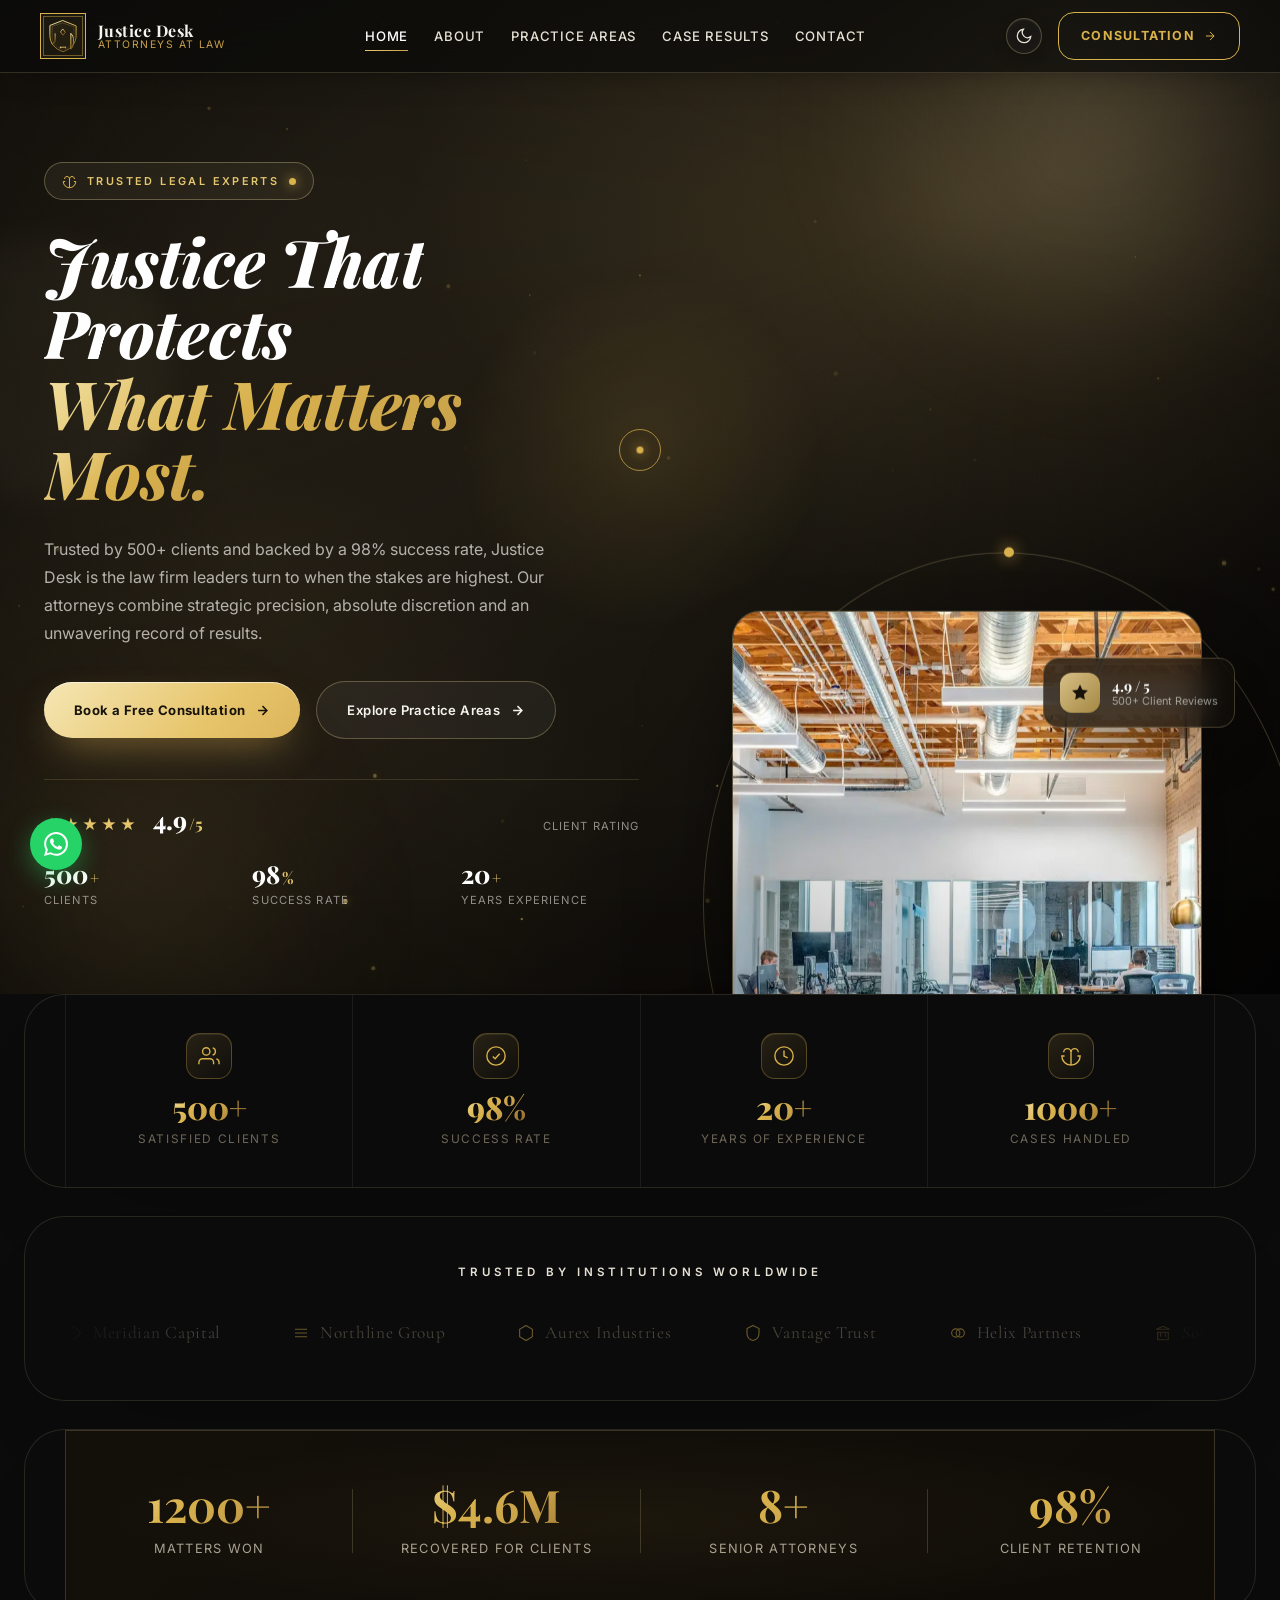
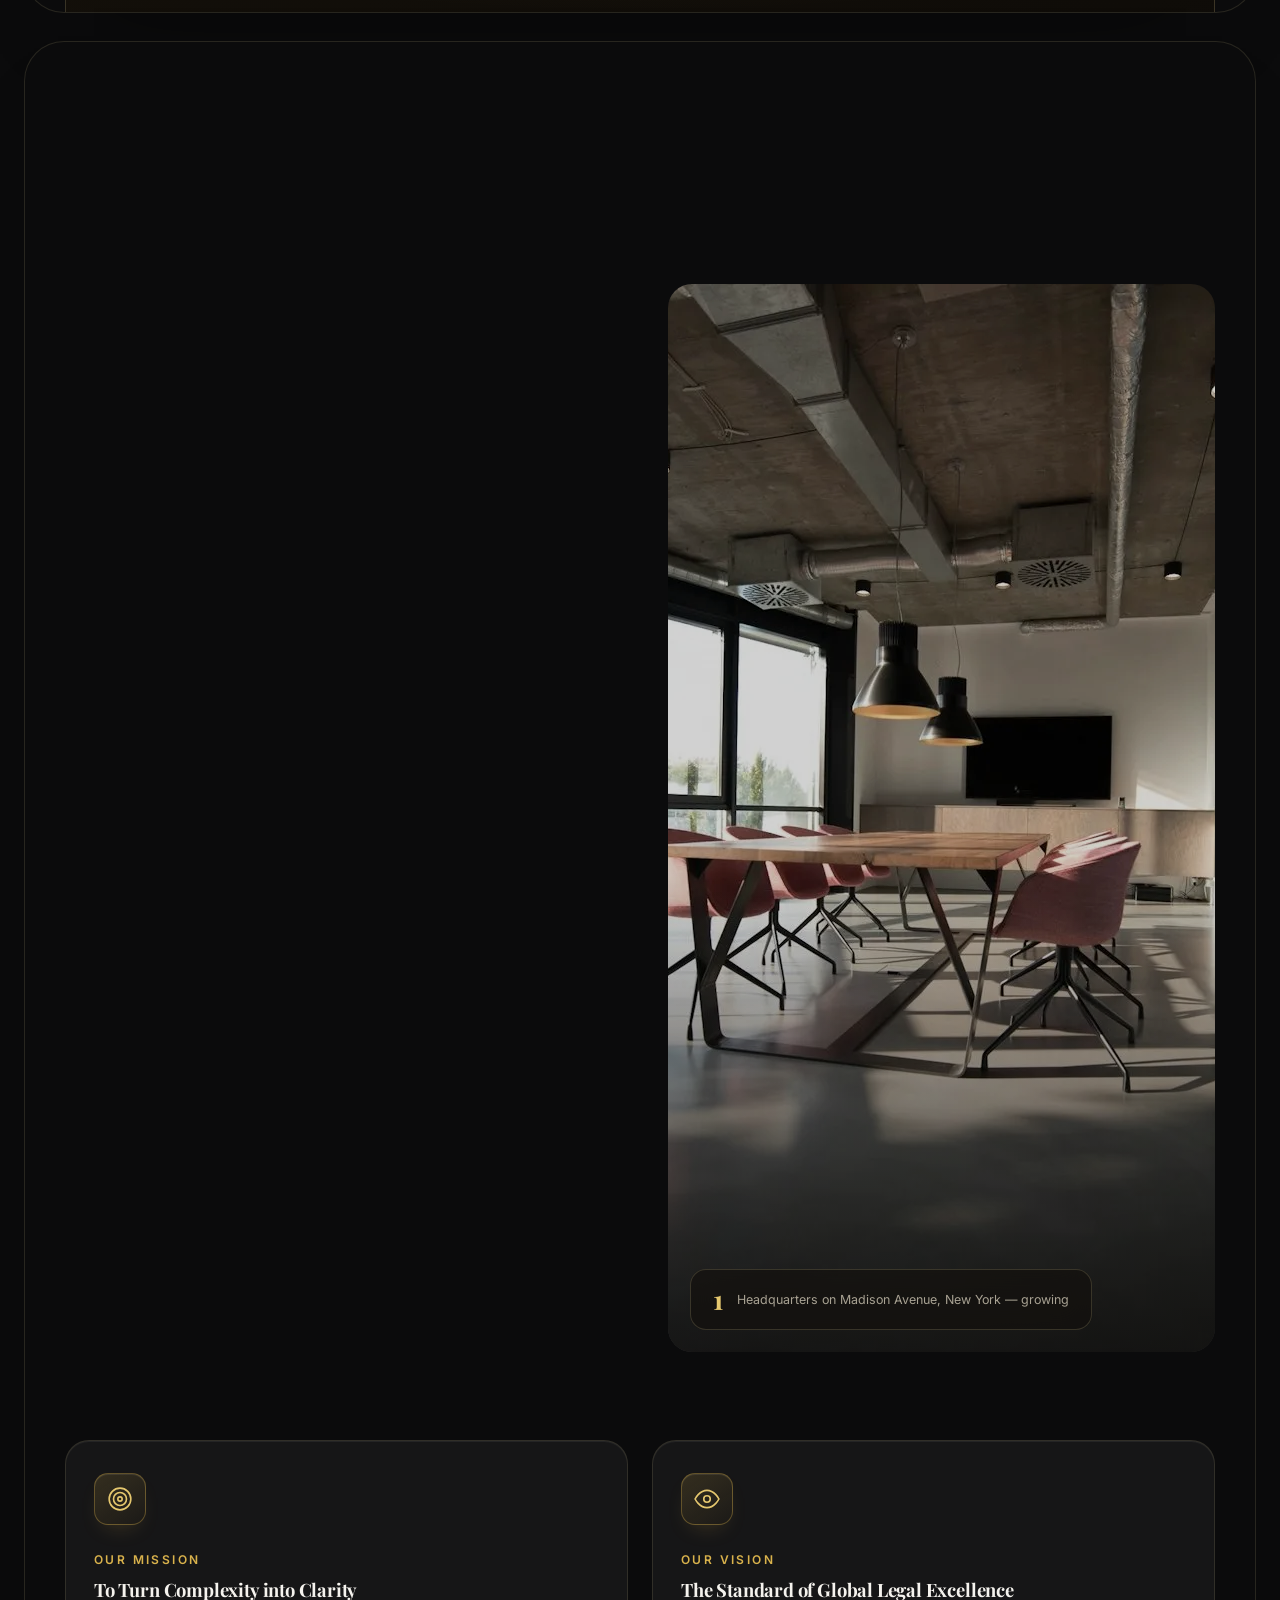
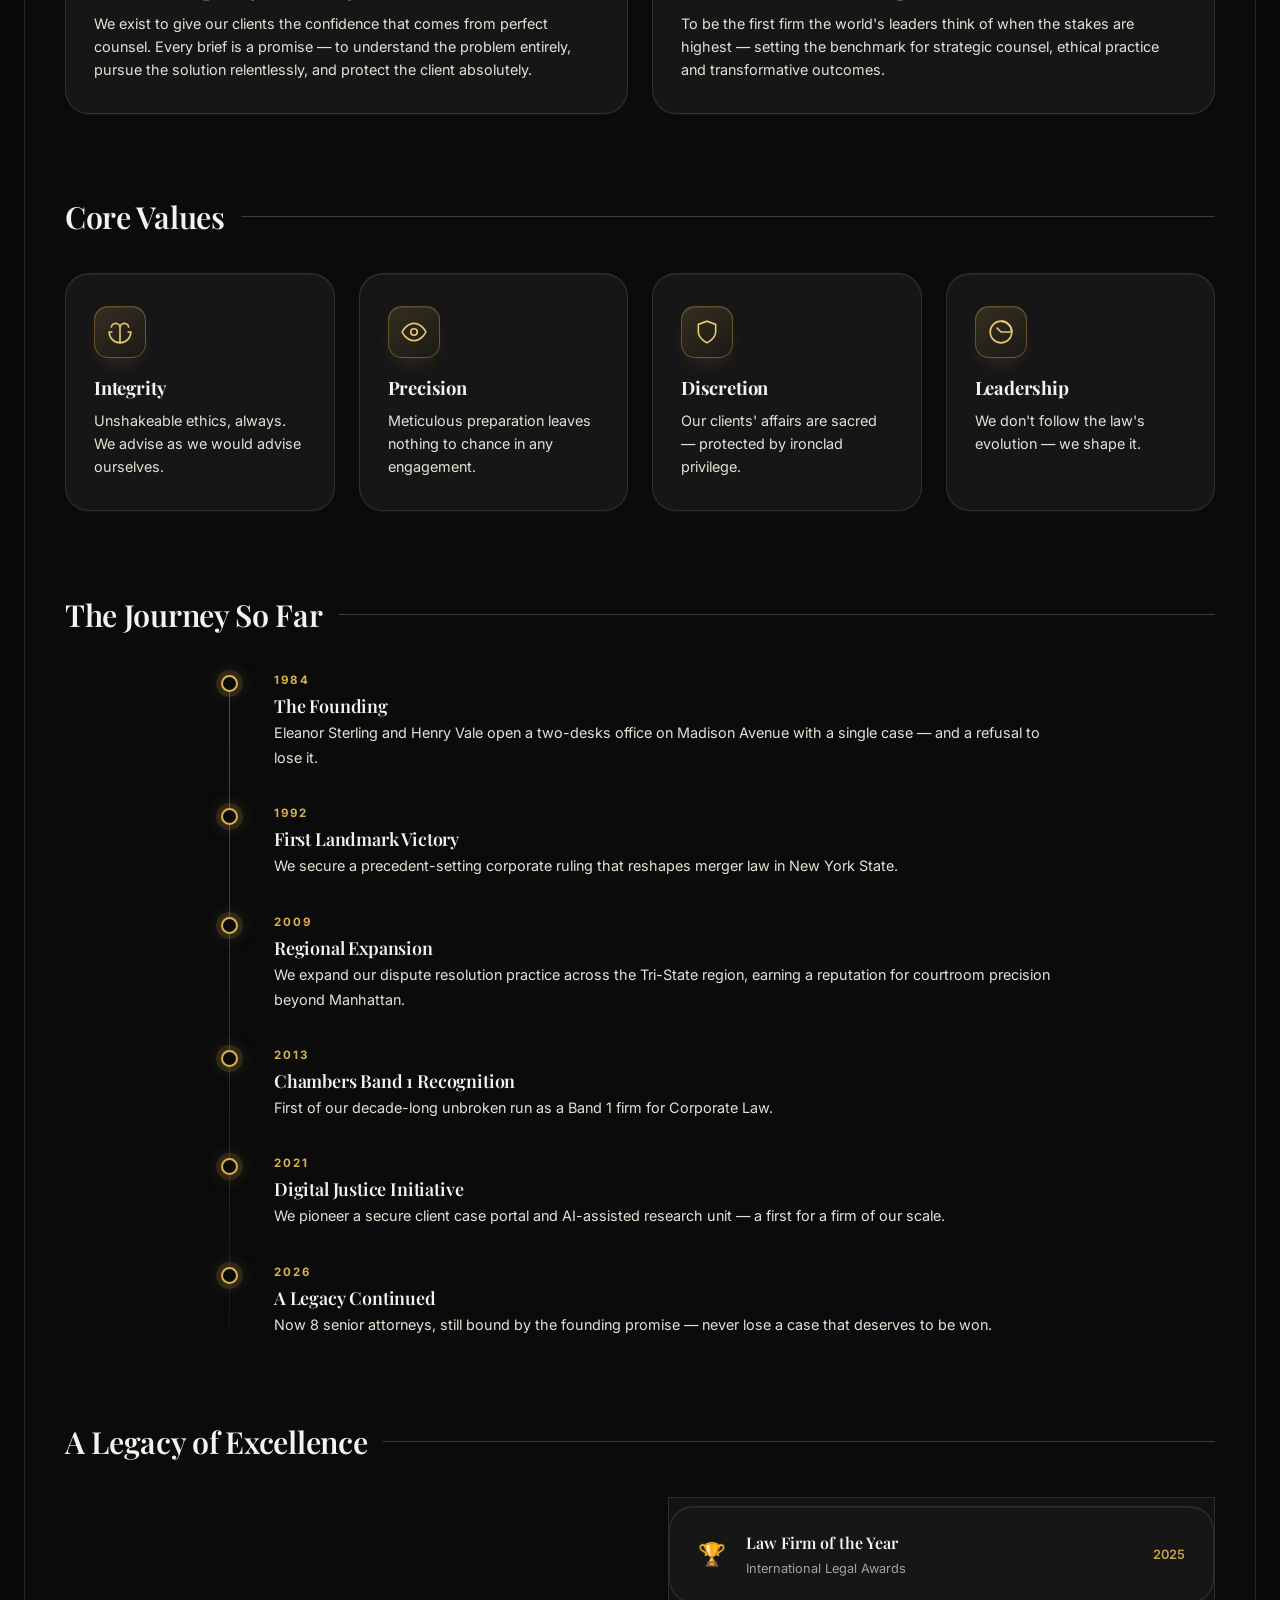
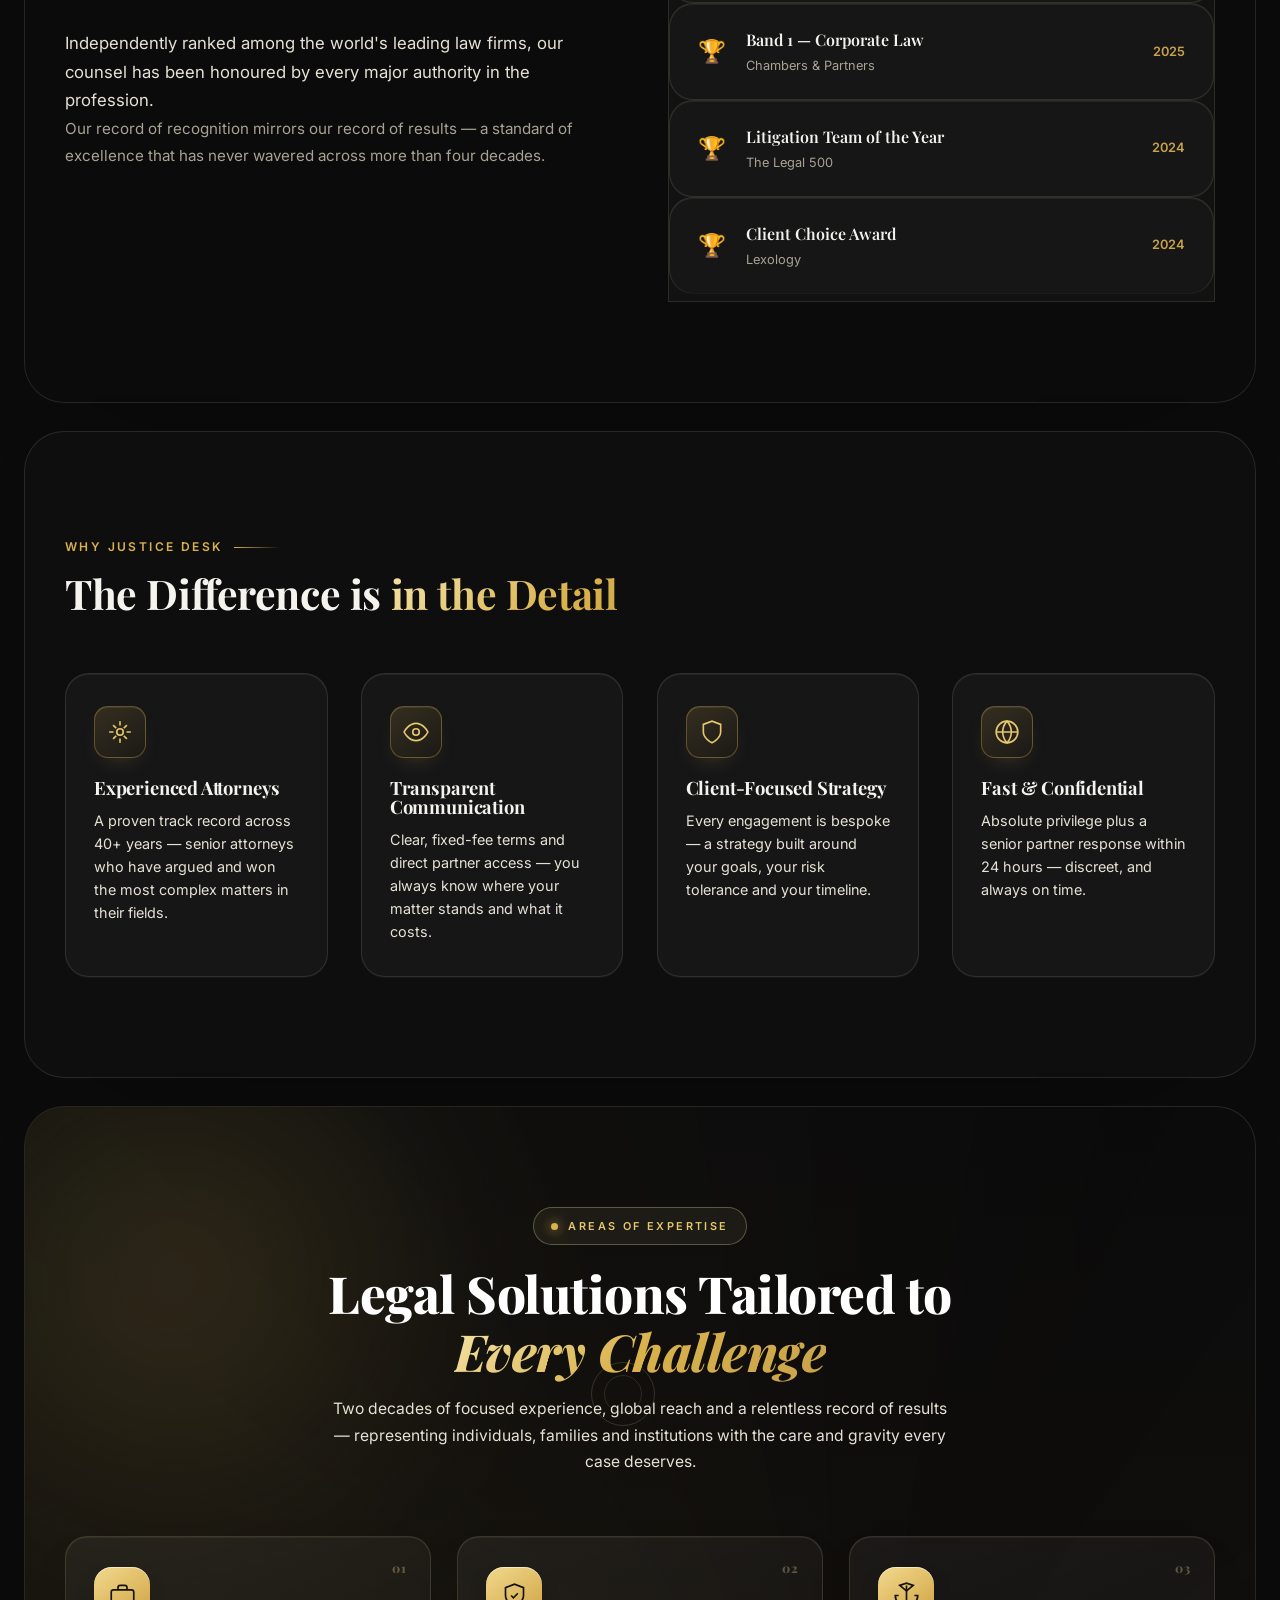
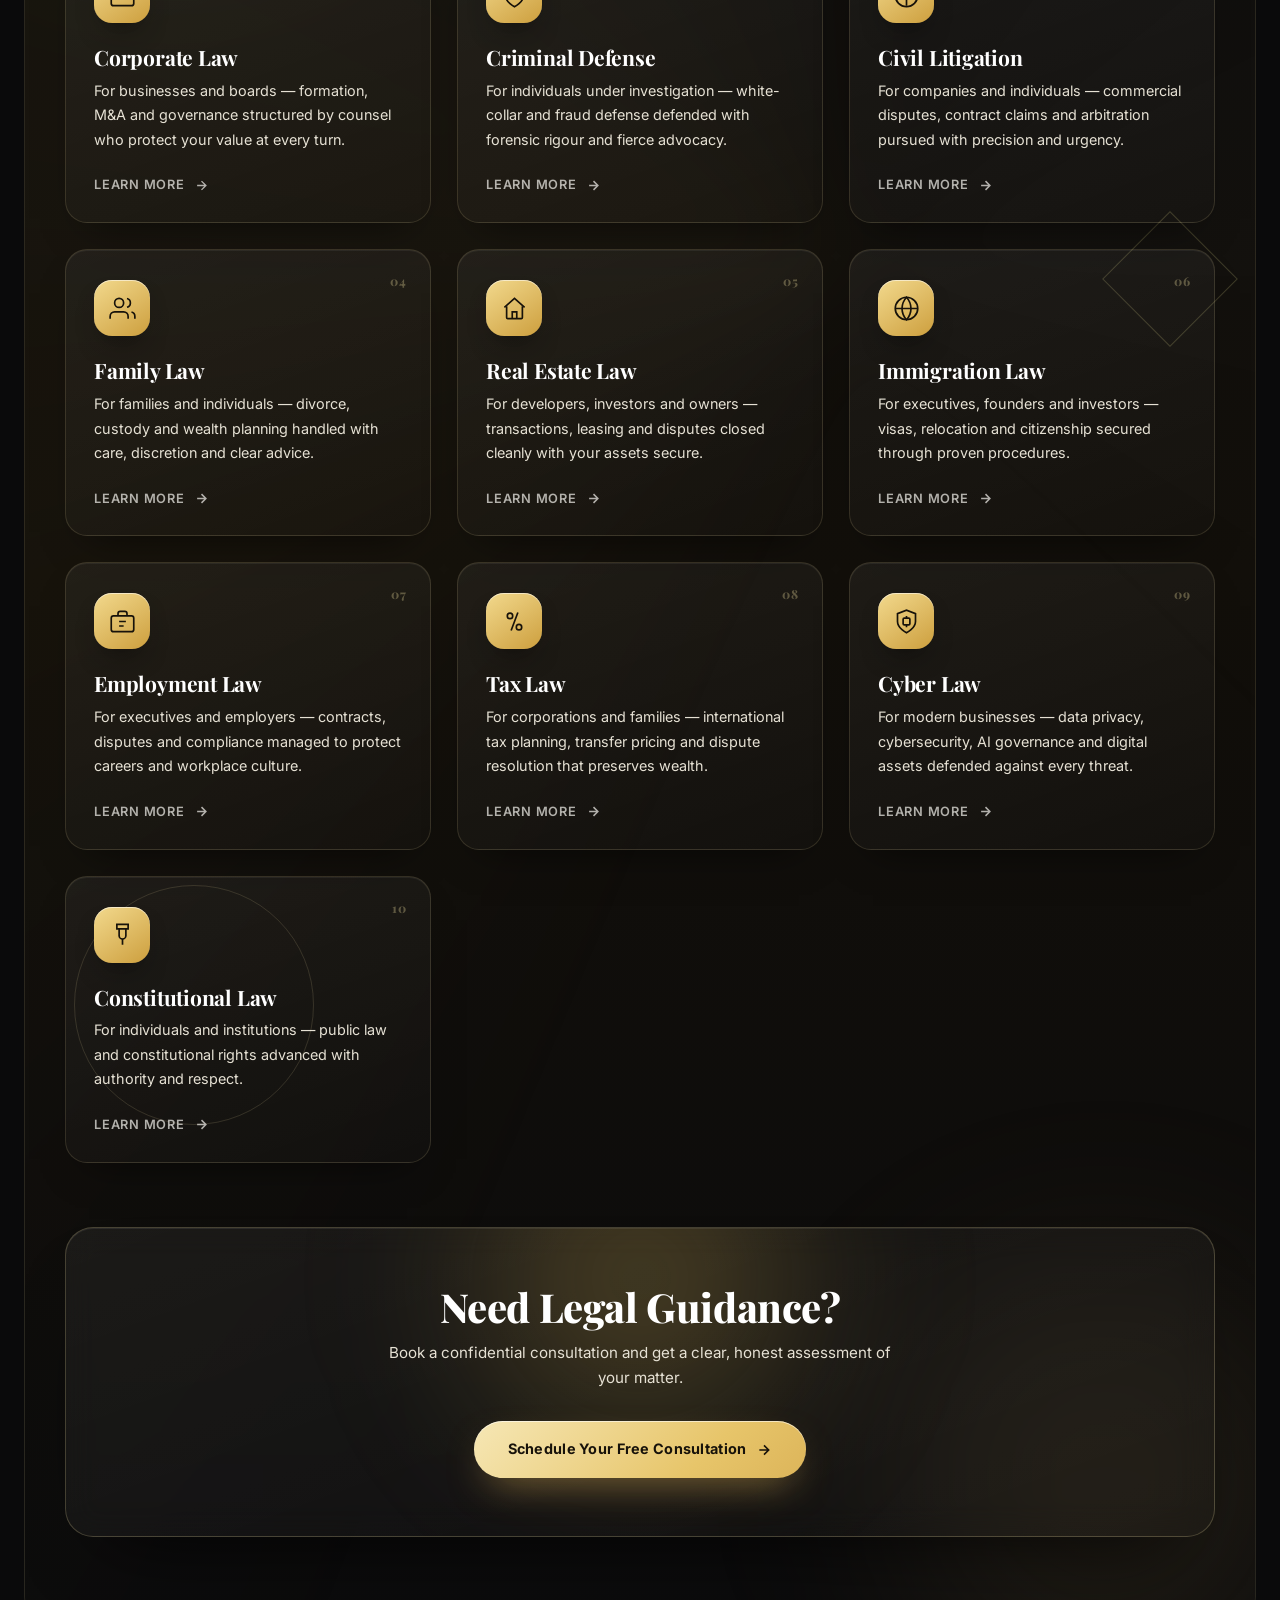
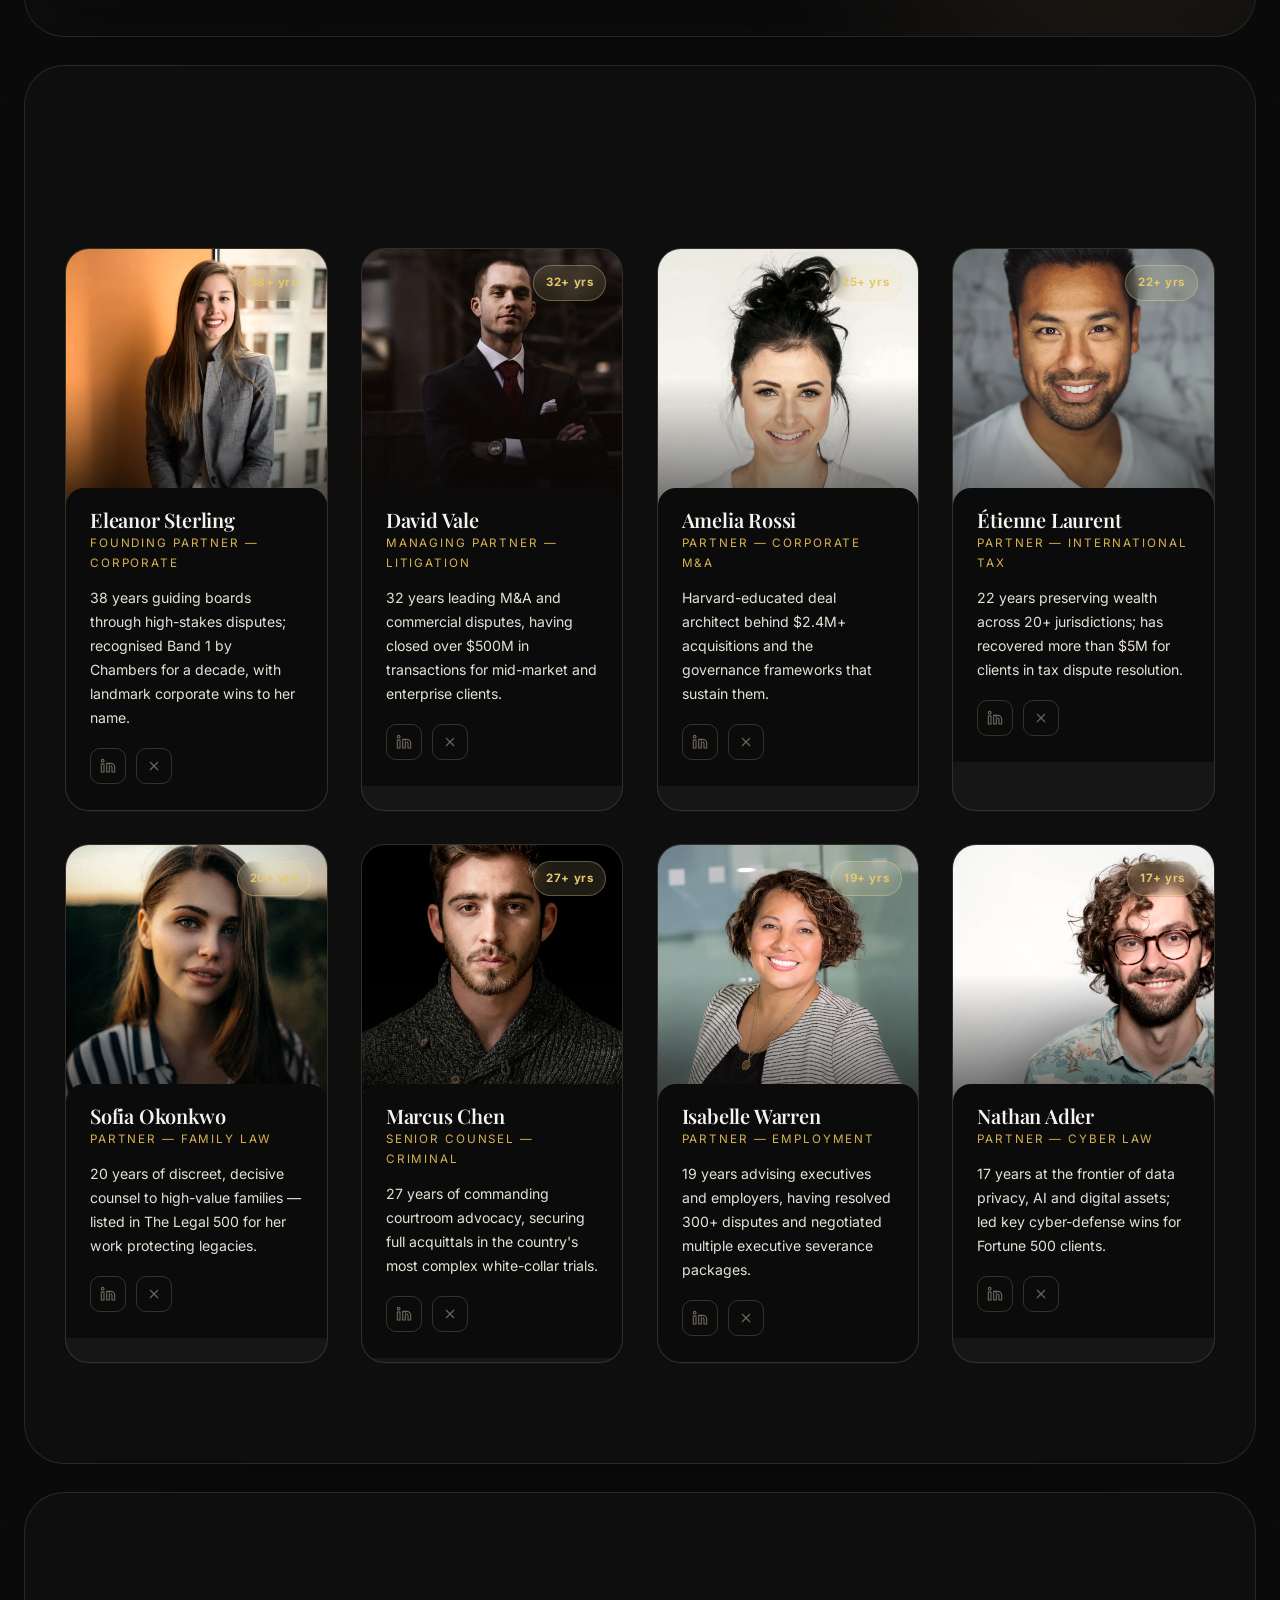
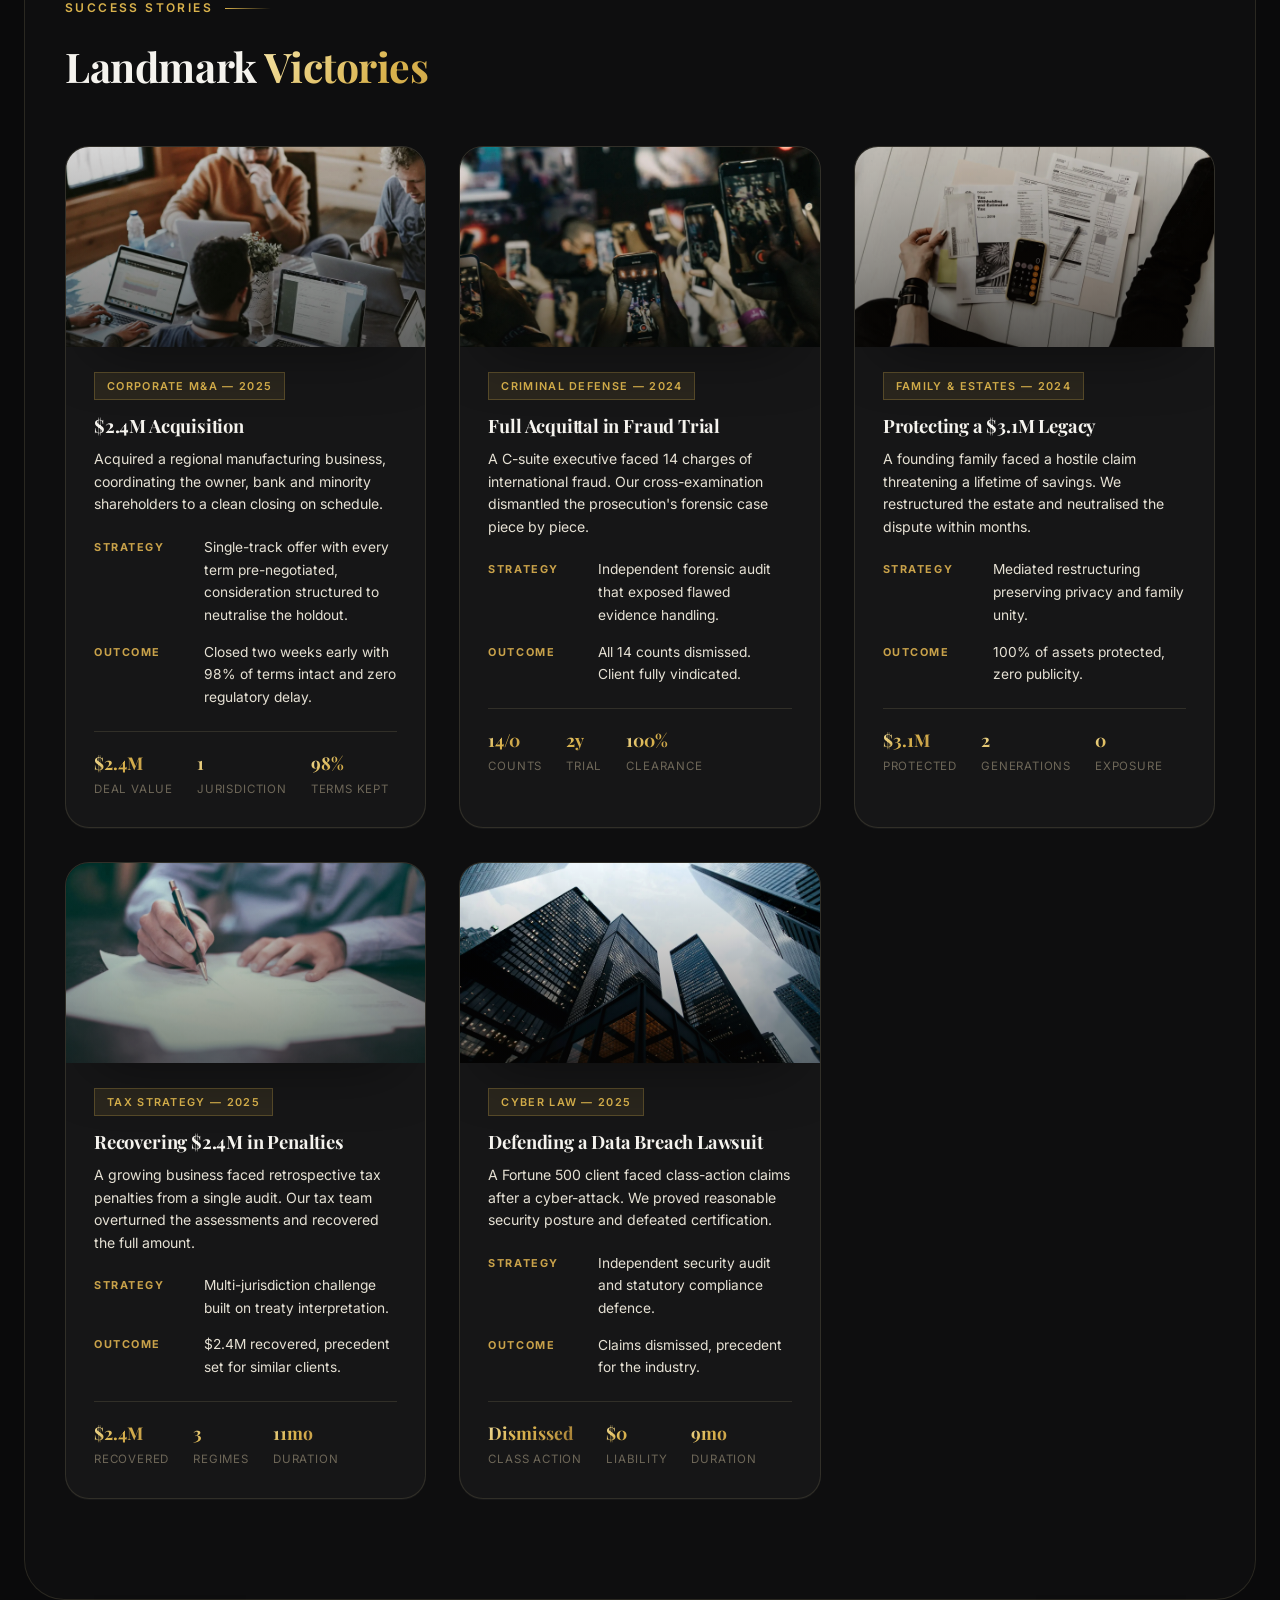
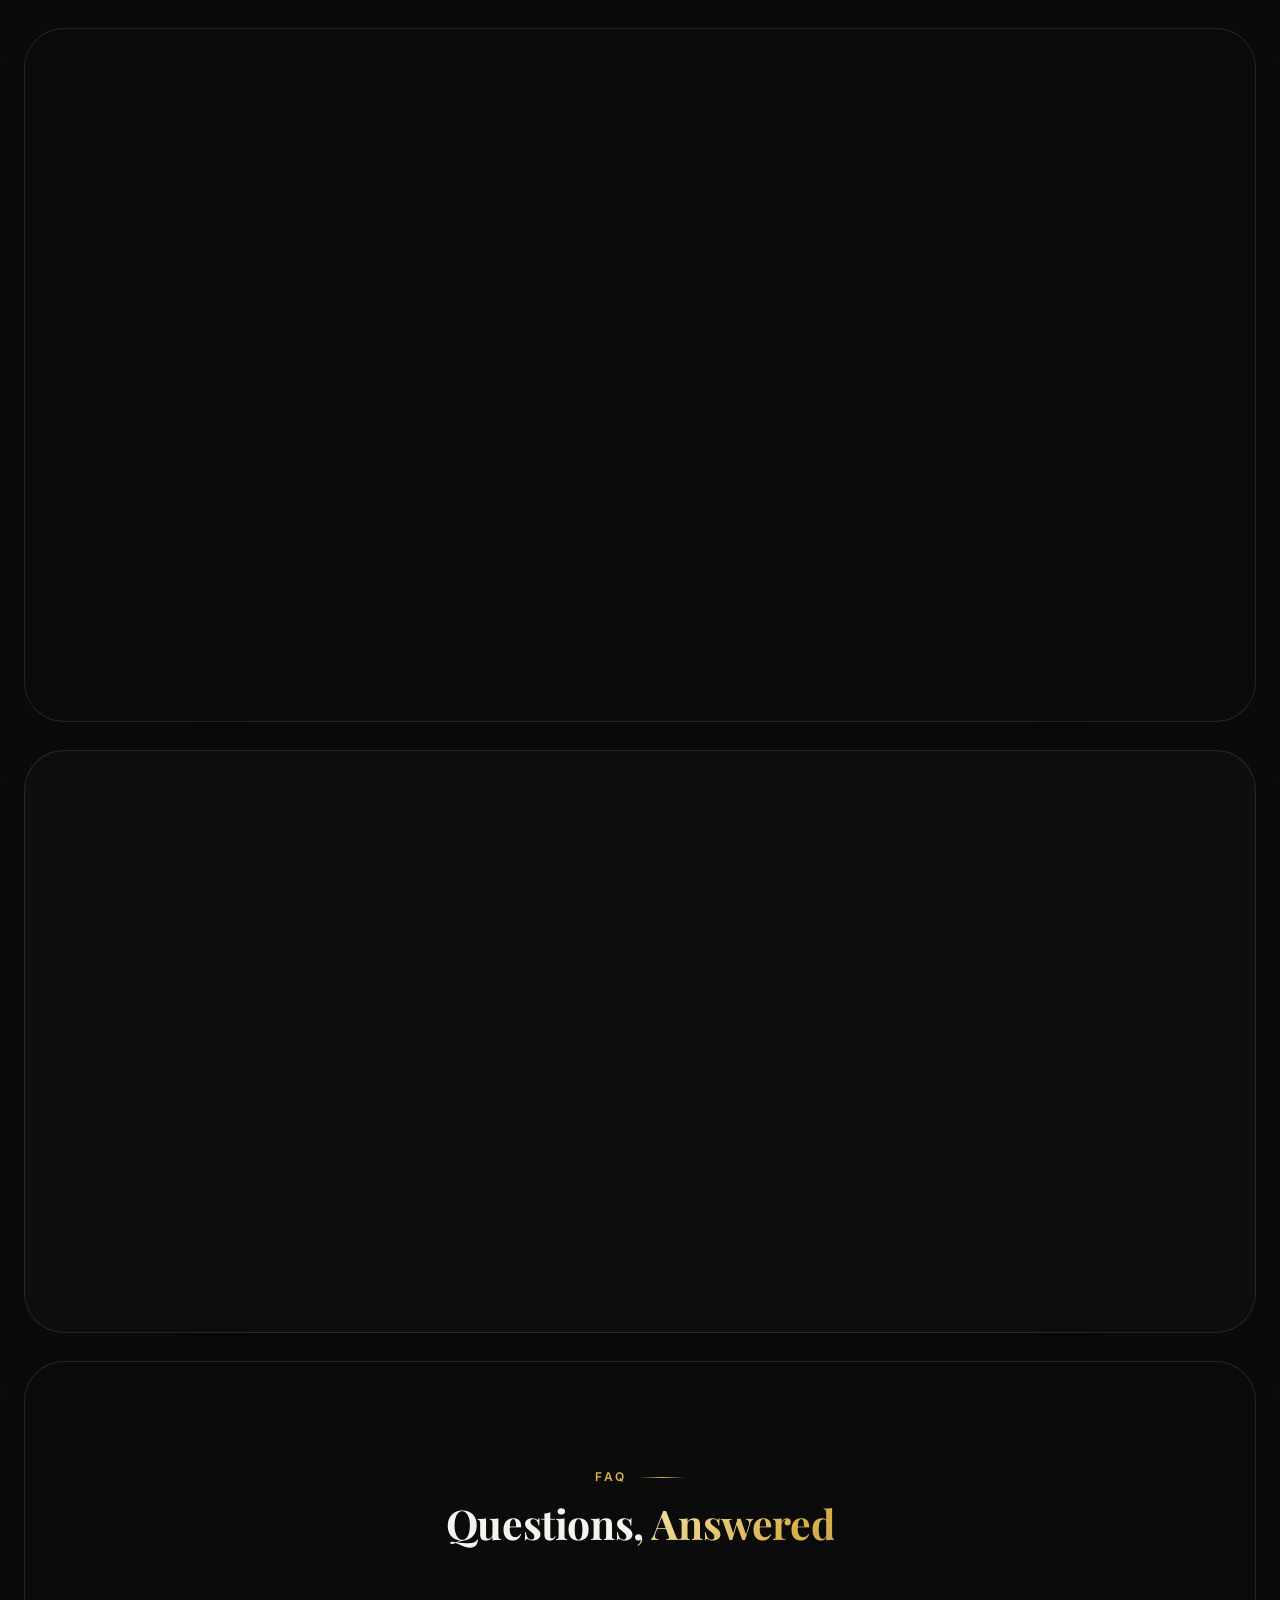
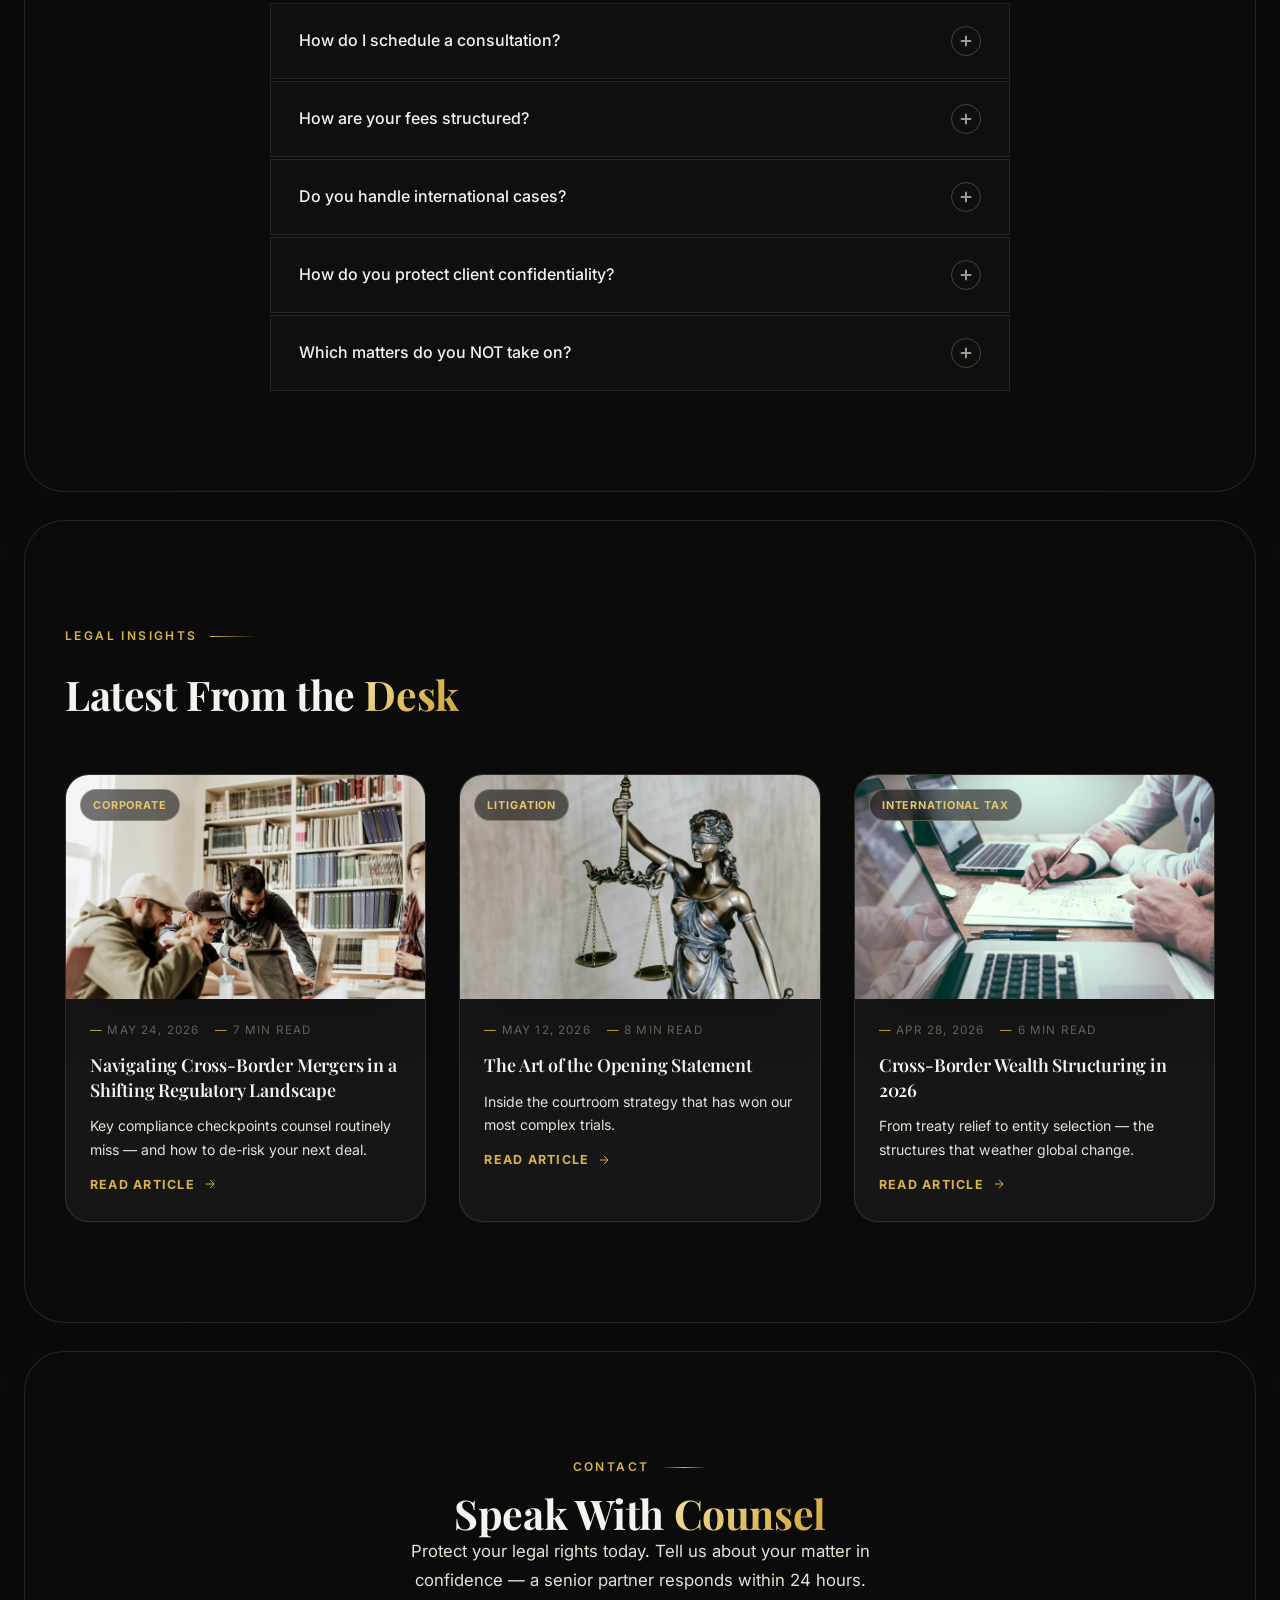
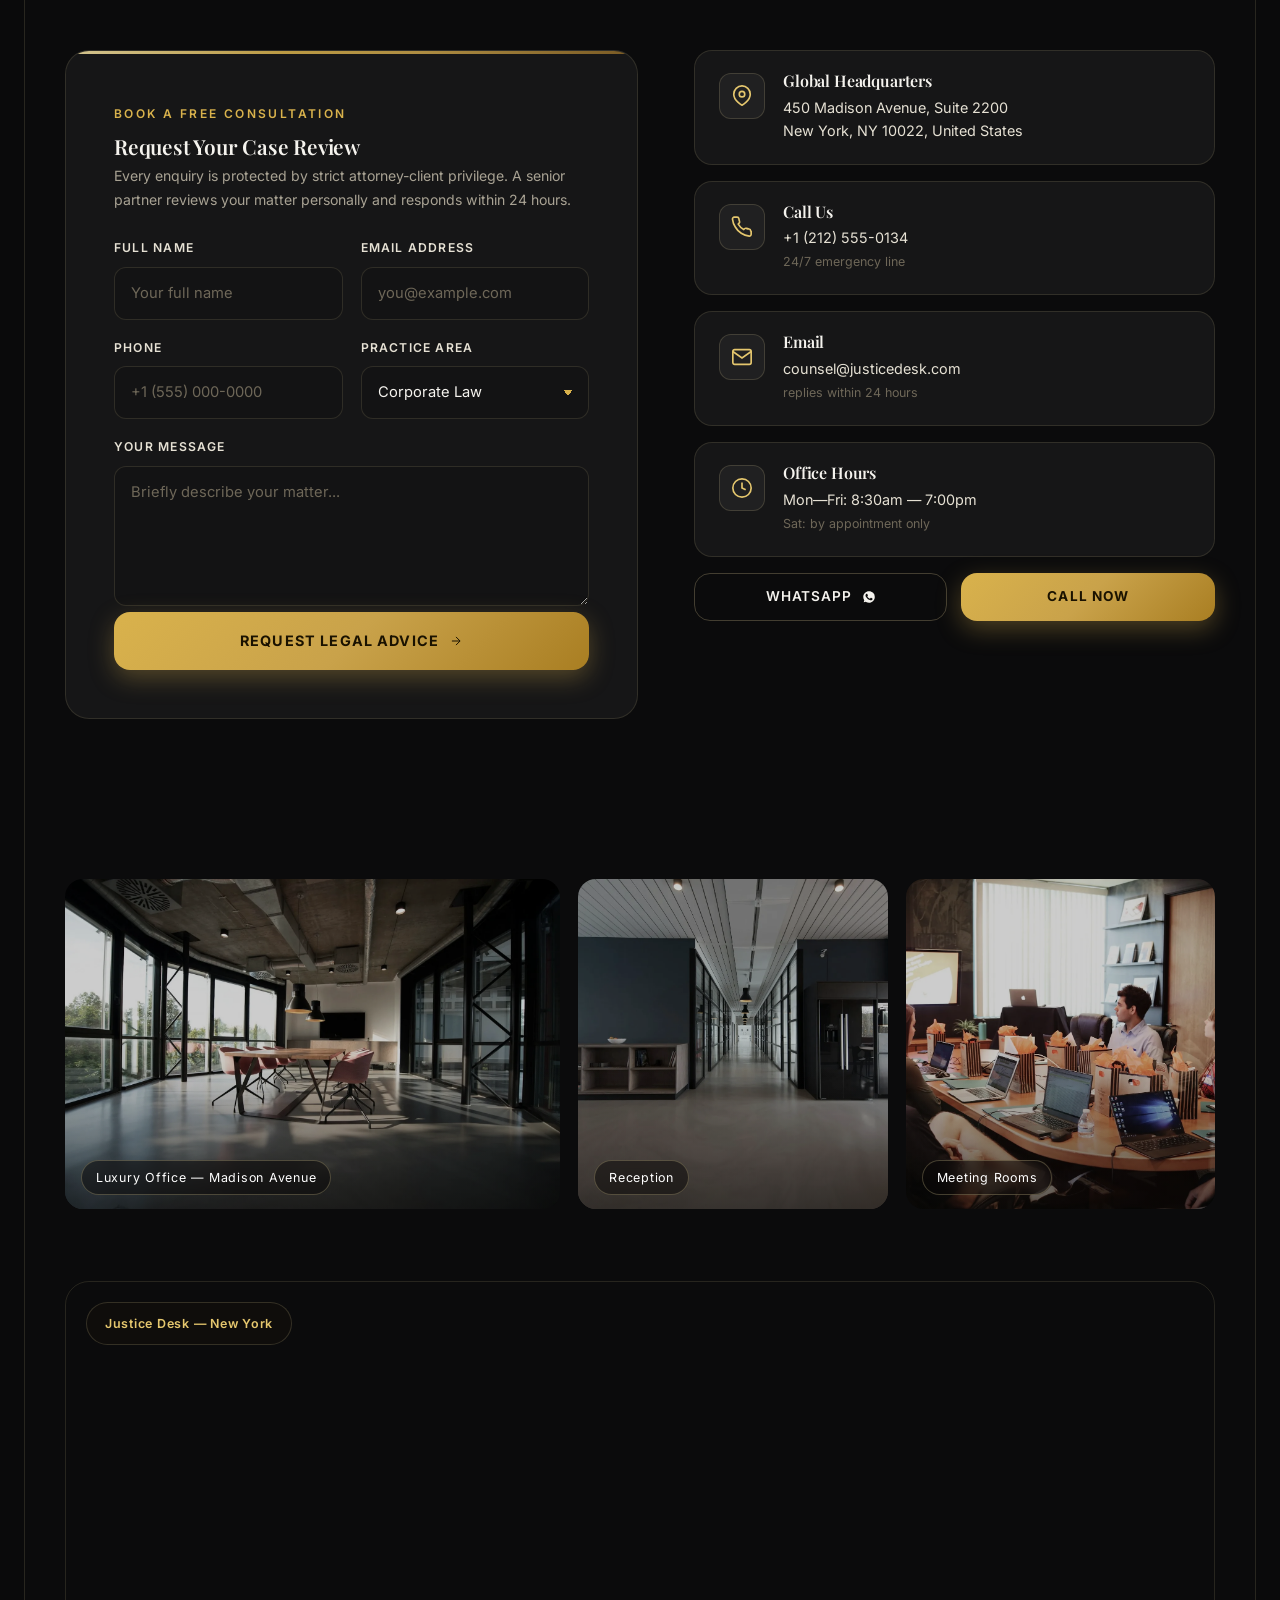
==== commit 8f9bb696: "Add practice-area pages, realistic firm numbers, CSS perf bundle, and session log - New practice-fam" ====
--- a/index.html
+++ b/index.html
@@ -29,15 +29,8 @@
   <link rel="apple-touch-icon" sizes="180x180" href="assets/img/apple-touch-icon.png">
   <link rel="preconnect" href="https://fonts.googleapis.com">
   <link rel="preconnect" href="https://fonts.gstatic.com" crossorigin>
-  <link href="https://fonts.googleapis.com/css2?family=Cormorant+Garamond:ital,wght@0,400;0,500;0,600;0,700;1,400;1,500;1,600&family=Playfair+Display:ital,wght@0,400;0,500;0,600;0,700;0,800;1,400;1,500;1,600;1,700&family=Inter:wght@300;400;500;600;700&display=swap" rel="stylesheet">
-  <link rel="stylesheet" href="css/tokens.css">
-  <link rel="stylesheet" href="css/base.css">
-  <link rel="stylesheet" href="css/components.css">
-  <link rel="stylesheet" href="css/sections.css">
-  <link rel="stylesheet" href="css/home-override.css">
-  <link rel="stylesheet" href="css/premium-visual.css">
-  <link rel="stylesheet" href="css/step4-interactions.css">
-  <link rel="stylesheet" href="css/step5-design-system.css">
+  <link href="https://fonts.googleapis.com/css2?family=Cormorant+Garamond:ital,wght@0,400;1,400;1,500&family=Playfair+Display:ital,wght@0,400;0,600;0,700;0,800;0,900;1,400;1,800&family=Inter:wght@400;500;600;700&display=swap" rel="stylesheet">
+  <link rel="stylesheet" href="css/styles.min.css">
   <script type="application/ld+json">
   {
     "@context": "https://schema.org",
@@ -87,10 +80,7 @@
         <a class="sv-nav-link sv-nav-link--active" href="#top" data-nav="top">Home</a>
         <a class="sv-nav-link" href="#about" data-nav="about">About</a>
         <a class="sv-nav-link" href="#practice" data-nav="practice">Practice Areas</a>
-        <a class="sv-nav-link" href="#team" data-nav="team">Lawyers</a>
         <a class="sv-nav-link" href="#results" data-nav="results">Case Results</a>
-        <a class="sv-nav-link" href="#testimonials" data-nav="testimonials">Testimonials</a>
-        <a class="sv-nav-link" href="#faq" data-nav="faq">FAQ</a>
         <a class="sv-nav-link" href="#contact" data-nav="contact">Contact</a>
       </nav>
 
@@ -119,11 +109,7 @@
       <a class="sv-mobile-link" href="#practice"><span>03</span> Practice Areas</a>
       <a class="sv-mobile-link" href="#team"><span>04</span> Our Lawyers</a>
       <a class="sv-mobile-link" href="#results"><span>05</span> Case Results</a>
-      <a class="sv-mobile-link" href="#process"><span>06</span> Legal Process</a>
-      <a class="sv-mobile-link" href="#testimonials"><span>07</span> Testimonials</a>
-      <a class="sv-mobile-link" href="#faq"><span>08</span> FAQ</a>
-      <a class="sv-mobile-link" href="#insights"><span>09</span> Insights</a>
-      <a class="sv-mobile-link" href="#contact"><span>10</span> Contact</a>
+      <a class="sv-mobile-link" href="#contact"><span>06</span> Contact</a>
     </nav>
     <div class="sv-mobile-cta">
       <a href="#contact" class="sv-cta-btn sv-cta-btn--lg">Book a Consultation <svg viewBox="0 0 24 24" fill="none" stroke="currentColor" stroke-width="2.5" width="14" height="14"><path d="M5 12h14M12 5l7 7-7 7"/></svg></a>
@@ -215,11 +201,10 @@
 
             <!-- main luxury office photo -->
             <figure class="hx-photo">
-              <img
-                src="assets/img/photos/corporate-meeting.jpg"
-                alt="Modern luxury legal office at Justice Desk"
-                fetchpriority="high"
-              >
+              <picture>
+                <source srcset="assets/img/photos/corporate-meeting.webp" type="image/webp">
+                <img src="assets/img/photos/corporate-meeting.jpg" alt="Modern luxury legal office at Justice Desk" fetchpriority="high" width="1200" height="900">
+              </picture>
             </figure>
 
             <!-- brand watermark -->
@@ -247,7 +232,10 @@
 
             <!-- floating portrait: young lawyer -->
             <figure class="hx-card hx-card--portrait">
-              <img src="assets/img/photos/lawyer-1.jpg" alt="Professional young lawyer of Justice Desk">
+              <picture>
+                <source srcset="assets/img/photos/lawyer-1.webp" type="image/webp">
+                <img src="assets/img/photos/lawyer-1.jpg" alt="Professional young lawyer of Justice Desk" width="900" height="1150">
+              </picture>
               <figcaption>
                 <strong>Olivia Bennett</strong>
                 <span>Partner — Corporate Litigation</span>
@@ -367,12 +355,12 @@
           </div>
           <div class="sv-sband-divider"></div>
           <div class="sv-sband-item">
-            <div class="sv-sband-num">$<span data-count="4.6" data-decimals="1" data-suffix="B">0</span></div>
+            <div class="sv-sband-num">$<span data-count="4.6" data-decimals="1" data-suffix="M">0</span></div>
             <div class="sv-sband-lbl">Recovered for Clients</div>
           </div>
           <div class="sv-sband-divider"></div>
           <div class="sv-sband-item">
-            <div class="sv-sband-num"><span data-count="45">0</span>+</div>
+            <div class="sv-sband-num"><span data-count="8">0</span>+</div>
             <div class="sv-sband-lbl">Senior Attorneys</div>
           </div>
           <div class="sv-sband-divider"></div>
@@ -395,20 +383,23 @@
         <div class="sv-split">
           <div class="sv-about-copy" data-reveal="left">
             <p class="sv-lead">Founded in a single Manhattan office by Eleanor Sterling and Henry Vale in 1984, the firm began with a conviction: that the law, practised brilliantly, is the most powerful instrument of human progress.</p>
-            <p>Today, Justice Desk is an international legal services group with 45 senior attorneys across 6 global offices. Yet our founding ethos remains untouched — every client receives partner-level attention, every matter receives uncompromising preparation, and every outcome is pursued with surgical precision.</p>
+            <p>Today, Justice Desk is a focused legal services practice with 8 senior attorneys based at our New York headquarters. Yet our founding ethos remains untouched — every client receives partner-level attention, every matter receives uncompromising preparation, and every outcome is pursued with surgical precision.</p>
             <p>We measure success in the futures we secure — the companies built, the liberties defended, the legacies protected. Every client receives partner-level attention and a clear plan, from your first call to your final relief.</p>
             <div class="sv-about-stats">
               <div class="sv-about-stat"><div class="num"><span data-count="40">0</span>+</div><div class="lbl">Years of Practice</div></div>
-              <div class="sv-about-stat"><div class="num"><span data-count="6">0</span></div><div class="lbl">Global Offices</div></div>
-              <div class="sv-about-stat"><div class="num"><span data-count="42">0</span></div><div class="lbl">Countries Covered</div></div>
-              <div class="sv-about-stat"><div class="num"><span data-count="240">0</span>+</div><div class="lbl">Industry Awards</div></div>
+              <div class="sv-about-stat"><div class="num"><span data-count="1">0</span></div><div class="lbl">Headquarters</div></div>
+              <div class="sv-about-stat"><div class="num"><span data-count="24">0</span></div><div class="lbl">Countries Covered</div></div>
+              <div class="sv-about-stat"><div class="num"><span data-count="24">0</span>+</div><div class="lbl">Industry Awards</div></div>
             </div>
           </div>
           <div class="sv-about-media" data-reveal="right">
-            <img src="assets/img/photos/office-interior.jpg" alt="Justice Desk headquarters interior" loading="lazy">
+            <picture>
+              <source srcset="assets/img/photos/office-interior.webp" type="image/webp">
+              <img src="assets/img/photos/office-interior.jpg" alt="Justice Desk headquarters interior" loading="lazy" width="1600" height="1068">
+            </picture>
             <div class="sv-about-media-badge">
-              <strong>6</strong>
-              <span>Global offices spanning New York, London, Hong Kong, Zurich, Dubai &amp; more</span>
+              <strong>1</strong>
+              <span>Headquarters on Madison Avenue, New York — growing</span>
             </div>
           </div>
         </div>
@@ -482,8 +473,8 @@
           <div class="sv-milestone" data-reveal="left">
             <span class="sv-milestone-dot"></span>
             <div class="sv-milestone-year">2009</div>
-            <h4>International Expansion</h4>
-            <p>Offices open in London and Hong Kong, establishing our global dispute resolution practice.</p>
+            <h4>Regional Expansion</h4>
+            <p>We expand our dispute resolution practice across the Tri-State region, earning a reputation for courtroom precision beyond Manhattan.</p>
           </div>
           <div class="sv-milestone" data-reveal="left">
             <span class="sv-milestone-dot"></span>
@@ -501,7 +492,7 @@
             <span class="sv-milestone-dot"></span>
             <div class="sv-milestone-year">2026</div>
             <h4>A Legacy Continued</h4>
-            <p>Now 45 senior attorneys across 6 offices, still bound by the founding promise — never lose a case that deserves to be won.</p>
+            <p>Now 8 senior attorneys, still bound by the founding promise — never lose a case that deserves to be won.</p>
           </div>
         </div>
 
@@ -617,7 +608,7 @@
         <!-- Premium glass cards grid -->
         <div class="pa2-grid stagger" data-reveal>
           <!-- 01 Corporate Law -->
-          <a class="pa2-card" href="#contact" style="--i:0">
+          <a class="pa2-card" href="practice-corporate-law.html" style="--i:0">
             <span class="pa2-idx">01</span>
             <span class="pa2-icon">
               <svg viewBox="0 0 24 24" fill="none" stroke="currentColor" stroke-width="1.5"><rect x="2" y="7" width="20" height="14" rx="2"/><path d="M16 7V5a2 2 0 0 0-2-2h-4a2 2 0 0 0-2 2v2"/><path d="M8 12h.01M12 12h.01M16 12h.01M8 16h.01M12 16h.01M16 16h.01"/></svg>
@@ -653,7 +644,7 @@
             </span>
           </a>
           <!-- 04 Family Law -->
-          <a class="pa2-card" href="#contact" style="--i:3">
+          <a class="pa2-card" href="practice-family-law.html" style="--i:3">
             <span class="pa2-idx">04</span>
             <span class="pa2-icon">
               <svg viewBox="0 0 24 24" fill="none" stroke="currentColor" stroke-width="1.5"><path d="M17 21v-2a4 4 0 0 0-4-4H5a4 4 0 0 0-4 4v2"/><circle cx="9" cy="7" r="4"/><path d="M23 21v-2a4 4 0 0 0-3-3.87"/><path d="M16 3.13a4 4 0 0 1 0 7.75"/></svg>
@@ -767,7 +758,10 @@
         <div class="sv-team-grid sv-team-grid--eight stagger" data-reveal>
           <div class="sv-team-card">
             <div class="sv-team-photo">
-              <img src="assets/img/photos/lawyer-1.jpg" alt="Eleanor Sterling, Founding Partner" loading="lazy">
+              <picture>
+                <source srcset="assets/img/photos/lawyer-1.webp" type="image/webp">
+                <img src="assets/img/photos/lawyer-1.jpg" alt="Eleanor Sterling, Founding Partner" loading="lazy" width="900" height="1150">
+              </picture>
               <div class="sv-team-photo-overlay"></div>
               <span class="sv-team-exp">38+ yrs</span>
             </div>
@@ -783,14 +777,17 @@
           </div>
           <div class="sv-team-card">
             <div class="sv-team-photo">
-              <img src="assets/img/photos/lawyer-2.jpg" alt="David Vale, Managing Partner" loading="lazy">
+              <picture>
+                <source srcset="assets/img/photos/lawyer-2.webp" type="image/webp">
+                <img src="assets/img/photos/lawyer-2.jpg" alt="David Vale, Managing Partner" loading="lazy" width="900" height="1150">
+              </picture>
               <div class="sv-team-photo-overlay"></div>
               <span class="sv-team-exp">32+ yrs</span>
             </div>
             <div class="sv-team-body">
               <h3>David Vale</h3>
               <span class="sv-team-role">Managing Partner — Litigation</span>
-              <p>32 years leading cross-border M&amp;A and international arbitration, having closed over $50B in transactions for Fortune 500 clients.</p>
+              <p>32 years leading M&amp;A and commercial disputes, having closed over $500M in transactions for mid-market and enterprise clients.</p>
               <div class="sv-team-social">
                 <a href="#" aria-label="LinkedIn"><svg viewBox="0 0 24 24" fill="none" stroke="currentColor" stroke-width="2" width="16" height="16"><path d="M16 8a6 6 0 0 1 6 6v7h-4v-7a2 2 0 0 0-2-2 2 2 0 0 0-2 2v7h-4V8h4v1.5A5.5 5.5 0 0 1 16 8z"/><rect x="2" y="9" width="4" height="12"/><circle cx="4" cy="4" r="2"/></svg></a>
                 <a href="#" aria-label="X"><svg viewBox="0 0 24 24" fill="none" stroke="currentColor" stroke-width="2" width="16" height="16"><path d="M18 6L6 18M6 6l12 12"/></svg></a>
@@ -799,14 +796,17 @@
           </div>
           <div class="sv-team-card">
             <div class="sv-team-photo">
-              <img src="assets/img/photos/lawyer-3.jpg" alt="Amelia Rossi, Partner Corporate M&A" loading="lazy">
+              <picture>
+                <source srcset="assets/img/photos/lawyer-3.webp" type="image/webp">
+                <img src="assets/img/photos/lawyer-3.jpg" alt="Amelia Rossi, Partner Corporate M&A" loading="lazy" width="900" height="1150">
+              </picture>
               <div class="sv-team-photo-overlay"></div>
               <span class="sv-team-exp">25+ yrs</span>
             </div>
             <div class="sv-team-body">
               <h3>Amelia Rossi</h3>
               <span class="sv-team-role">Partner — Corporate M&amp;A</span>
-              <p>Harvard-educated deal architect behind $2.4B+ cross-border acquisitions and the governance frameworks that sustain them.</p>
+              <p>Harvard-educated deal architect behind $2.4M+ acquisitions and the governance frameworks that sustain them.</p>
               <div class="sv-team-social">
                 <a href="#" aria-label="LinkedIn"><svg viewBox="0 0 24 24" fill="none" stroke="currentColor" stroke-width="2" width="16" height="16"><path d="M16 8a6 6 0 0 1 6 6v7h-4v-7a2 2 0 0 0-2-2 2 2 0 0 0-2 2v7h-4V8h4v1.5A5.5 5.5 0 0 1 16 8z"/><rect x="2" y="9" width="4" height="12"/><circle cx="4" cy="4" r="2"/></svg></a>
                 <a href="#" aria-label="X"><svg viewBox="0 0 24 24" fill="none" stroke="currentColor" stroke-width="2" width="16" height="16"><path d="M18 6L6 18M6 6l12 12"/></svg></a>
@@ -815,14 +815,17 @@
           </div>
           <div class="sv-team-card">
             <div class="sv-team-photo">
-              <img src="assets/img/photos/lawyer-4.jpg" alt="Étienne Laurent, Partner International Tax" loading="lazy">
+              <picture>
+                <source srcset="assets/img/photos/lawyer-4.webp" type="image/webp">
+                <img src="assets/img/photos/lawyer-4.jpg" alt="Étienne Laurent, Partner International Tax" loading="lazy" width="900" height="1150">
+              </picture>
               <div class="sv-team-photo-overlay"></div>
               <span class="sv-team-exp">22+ yrs</span>
             </div>
             <div class="sv-team-body">
               <h3>Étienne Laurent</h3>
               <span class="sv-team-role">Partner — International Tax</span>
-              <p>22 years preserving wealth across 40+ jurisdictions; has recovered more than $100M for clients in tax dispute resolution.</p>
+              <p>22 years preserving wealth across 20+ jurisdictions; has recovered more than $5M for clients in tax dispute resolution.</p>
               <div class="sv-team-social">
                 <a href="#" aria-label="LinkedIn"><svg viewBox="0 0 24 24" fill="none" stroke="currentColor" stroke-width="2" width="16" height="16"><path d="M16 8a6 6 0 0 1 6 6v7h-4v-7a2 2 0 0 0-2-2 2 2 0 0 0-2 2v7h-4V8h4v1.5A5.5 5.5 0 0 1 16 8z"/><rect x="2" y="9" width="4" height="12"/><circle cx="4" cy="4" r="2"/></svg></a>
                 <a href="#" aria-label="X"><svg viewBox="0 0 24 24" fill="none" stroke="currentColor" stroke-width="2" width="16" height="16"><path d="M18 6L6 18M6 6l12 12"/></svg></a>
@@ -831,7 +834,10 @@
           </div>
           <div class="sv-team-card">
             <div class="sv-team-photo">
-              <img src="assets/img/photos/lawyer-5.jpg" alt="Sofia Okonkwo, Partner Family Law" loading="lazy">
+              <picture>
+                <source srcset="assets/img/photos/lawyer-5.webp" type="image/webp">
+                <img src="assets/img/photos/lawyer-5.jpg" alt="Sofia Okonkwo, Partner Family Law" loading="lazy" width="900" height="1150">
+              </picture>
               <div class="sv-team-photo-overlay"></div>
               <span class="sv-team-exp">20+ yrs</span>
             </div>
@@ -847,7 +853,10 @@
           </div>
           <div class="sv-team-card">
             <div class="sv-team-photo">
-              <img src="assets/img/photos/lawyer-6.jpg" alt="Marcus Chen, Senior Counsel Criminal Defense" loading="lazy">
+              <picture>
+                <source srcset="assets/img/photos/lawyer-6.webp" type="image/webp">
+                <img src="assets/img/photos/lawyer-6.jpg" alt="Marcus Chen, Senior Counsel Criminal Defense" loading="lazy" width="900" height="1150">
+              </picture>
               <div class="sv-team-photo-overlay"></div>
               <span class="sv-team-exp">27+ yrs</span>
             </div>
@@ -863,7 +872,10 @@
           </div>
           <div class="sv-team-card">
             <div class="sv-team-photo">
-              <img src="assets/img/photos/lawyer-7.jpg" alt="Isabelle Warren, Partner Employment Law" loading="lazy">
+              <picture>
+                <source srcset="assets/img/photos/lawyer-7.webp" type="image/webp">
+                <img src="assets/img/photos/lawyer-7.jpg" alt="Isabelle Warren, Partner Employment Law" loading="lazy" width="900" height="1150">
+              </picture>
               <div class="sv-team-photo-overlay"></div>
               <span class="sv-team-exp">19+ yrs</span>
             </div>
@@ -879,7 +891,10 @@
           </div>
           <div class="sv-team-card">
             <div class="sv-team-photo">
-              <img src="assets/img/photos/lawyer-8.jpg" alt="Nathan Adler, Partner Cyber Law" loading="lazy">
+              <picture>
+                <source srcset="assets/img/photos/lawyer-8.webp" type="image/webp">
+                <img src="assets/img/photos/lawyer-8.jpg" alt="Nathan Adler, Partner Cyber Law" loading="lazy" width="900" height="1150">
+              </picture>
               <div class="sv-team-photo-overlay"></div>
               <span class="sv-team-exp">17+ yrs</span>
             </div>
@@ -909,20 +924,23 @@
           <!-- Case 1 -->
           <article class="sv-case-card" id="case-1">
             <a class="sv-case-visual" href="#contact" style="display:block">
-              <img src="assets/img/photos/case-meeting.jpg" alt="Corporate M&A deal" loading="lazy">
+              <picture>
+                <source srcset="assets/img/photos/case-meeting.webp" type="image/webp">
+                <img src="assets/img/photos/case-meeting.jpg" alt="Corporate M&A deal" loading="lazy" width="1600" height="2399">
+              </picture>
               <div class="sv-case-visual-overlay"></div>
             </a>
             <div class="sv-case-body">
               <span class="sv-case-tag">Corporate M&amp;A — 2025</span>
-              <h3>$2.4B Cross-Border Acquisition</h3>
-              <p>Acquired a European payments platform across 14 jurisdictions with regulators, minority shareholders and three sovereign regimes to satisfy simultaneously.</p>
+              <h3>$2.4M Acquisition</h3>
+              <p>Acquired a regional manufacturing business, coordinating the owner, bank and minority shareholders to a clean closing on schedule.</p>
               <div class="sv-case-steps">
-                <div class="sv-case-step"><span class="k">Strategy</span><p>Parallel dual-track offer, every regulator pre-negotiated, consideration structured to neutralise the holdout.</p></div>
-                <div class="sv-case-step"><span class="k">Outcome</span><p>Closed three weeks early with 98% of terms intact and zero regulatory penalty.</p></div>
+                <div class="sv-case-step"><span class="k">Strategy</span><p>Single-track offer with every term pre-negotiated, consideration structured to neutralise the holdout.</p></div>
+                <div class="sv-case-step"><span class="k">Outcome</span><p>Closed two weeks early with 98% of terms intact and zero regulatory delay.</p></div>
               </div>
               <div class="sv-case-metrics">
-                <div><span class="sv-cm-num">$2.4B</span><span class="sv-cm-lbl">Deal Value</span></div>
-                <div><span class="sv-cm-num">14</span><span class="sv-cm-lbl">Jurisdictions</span></div>
+                <div><span class="sv-cm-num">$2.4M</span><span class="sv-cm-lbl">Deal Value</span></div>
+                <div><span class="sv-cm-num">1</span><span class="sv-cm-lbl">Jurisdiction</span></div>
                 <div><span class="sv-cm-num">98%</span><span class="sv-cm-lbl">Terms Kept</span></div>
               </div>
             </div>
@@ -930,7 +948,10 @@
           <!-- Case 2 -->
           <article class="sv-case-card" id="case-2">
             <a class="sv-case-visual" href="#contact" style="display:block">
-              <img src="assets/img/photos/courtroom.jpg" alt="Criminal defense courtroom" loading="lazy">
+              <picture>
+                <source srcset="assets/img/photos/courtroom.webp" type="image/webp">
+                <img src="assets/img/photos/courtroom.jpg" alt="Criminal defense courtroom" loading="lazy" width="1600" height="2397">
+              </picture>
               <div class="sv-case-visual-overlay"></div>
             </a>
             <div class="sv-case-body">
@@ -951,20 +972,23 @@
           <!-- Case 3 -->
           <article class="sv-case-card" id="case-3">
             <a class="sv-case-visual" href="#contact" style="display:block">
-              <img src="assets/img/photos/case-paperwork.jpg" alt="Family estate protection" loading="lazy">
+              <picture>
+                <source srcset="assets/img/photos/case-paperwork.webp" type="image/webp">
+                <img src="assets/img/photos/case-paperwork.jpg" alt="Family estate protection" loading="lazy" width="1600" height="918">
+              </picture>
               <div class="sv-case-visual-overlay"></div>
             </a>
             <div class="sv-case-body">
               <span class="sv-case-tag">Family &amp; Estates — 2024</span>
-              <h3>Protecting a $310M Legacy</h3>
-              <p>A founding family faced a hostile claim threatening three generations of wealth. We restructured the estate and neutralised the dispute within months.</p>
+              <h3>Protecting a $3.1M Legacy</h3>
+              <p>A founding family faced a hostile claim threatening a lifetime of savings. We restructured the estate and neutralised the dispute within months.</p>
               <div class="sv-case-steps">
                 <div class="sv-case-step"><span class="k">Strategy</span><p>Mediated restructuring preserving privacy and family unity.</p></div>
                 <div class="sv-case-step"><span class="k">Outcome</span><p>100% of assets protected, zero publicity.</p></div>
               </div>
               <div class="sv-case-metrics">
-                <div><span class="sv-cm-num">$310M</span><span class="sv-cm-lbl">Protected</span></div>
-                <div><span class="sv-cm-num">3</span><span class="sv-cm-lbl">Generations</span></div>
+                <div><span class="sv-cm-num">$3.1M</span><span class="sv-cm-lbl">Protected</span></div>
+                <div><span class="sv-cm-num">2</span><span class="sv-cm-lbl">Generations</span></div>
                 <div><span class="sv-cm-num">0</span><span class="sv-cm-lbl">Exposure</span></div>
               </div>
             </div>
@@ -972,19 +996,22 @@
           <!-- Case 4 -->
           <article class="sv-case-card" id="case-4">
             <a class="sv-case-visual" href="#contact" style="display:block">
-              <img src="assets/img/photos/legal-documents.jpg" alt="International tax documentation" loading="lazy">
+              <picture>
+                <source srcset="assets/img/photos/legal-documents.webp" type="image/webp">
+                <img src="assets/img/photos/legal-documents.jpg" alt="International tax documentation" loading="lazy" width="1600" height="1068">
+              </picture>
               <div class="sv-case-visual-overlay"></div>
             </a>
             <div class="sv-case-body">
               <span class="sv-case-tag">Tax Strategy — 2025</span>
-              <h3>Recovering $47M in Penalties</h3>
-              <p>A multinational faced retrospective tax penalties across three regimes. Our international tax team overturned the assessments and recovered the full amount.</p>
+              <h3>Recovering $2.4M in Penalties</h3>
+              <p>A growing business faced retrospective tax penalties from a single audit. Our tax team overturned the assessments and recovered the full amount.</p>
               <div class="sv-case-steps">
                 <div class="sv-case-step"><span class="k">Strategy</span><p>Multi-jurisdiction challenge built on treaty interpretation.</p></div>
-                <div class="sv-case-step"><span class="k">Outcome</span><p>$47M recovered, precedent set for similar clients.</p></div>
+                <div class="sv-case-step"><span class="k">Outcome</span><p>$2.4M recovered, precedent set for similar clients.</p></div>
               </div>
               <div class="sv-case-metrics">
-                <div><span class="sv-cm-num">$47M</span><span class="sv-cm-lbl">Recovered</span></div>
+                <div><span class="sv-cm-num">$2.4M</span><span class="sv-cm-lbl">Recovered</span></div>
                 <div><span class="sv-cm-num">3</span><span class="sv-cm-lbl">Regimes</span></div>
                 <div><span class="sv-cm-num">11mo</span><span class="sv-cm-lbl">Duration</span></div>
               </div>
@@ -993,7 +1020,10 @@
           <!-- Case 5 -->
           <article class="sv-case-card" id="case-5">
             <a class="sv-case-visual" href="#contact" style="display:block">
-              <img src="assets/img/photos/corporate.jpg" alt="Corporate cyber law defense" loading="lazy">
+              <picture>
+                <source srcset="assets/img/photos/corporate.webp" type="image/webp">
+                <img src="assets/img/photos/corporate.jpg" alt="Corporate cyber law defense" loading="lazy" width="1600" height="1067">
+              </picture>
               <div class="sv-case-visual-overlay"></div>
             </a>
             <div class="sv-case-body">
@@ -1022,12 +1052,10 @@
           <span class="sv-eyebrow">Client Testimonials</span>
           <h2 id="testimonials-heading" class="sv-h2">Voices of <span class="sv-gold-text">Trust</span></h2>
         </div>
-        <div class="sv-testi-grid sv-testi-carousel carousel" data-carousel data-reveal="scale">
-          <div class="sv-testi-track carousel-track">
-            <div class="carousel-slide">
-              <figure class="sv-testi-card">
-                <div class="sv-testi-quote">&ldquo;</div>
-                <blockquote>What looked like an unwinnable corporate dispute became a decisive settlement. Justice Desk's strategic brilliance was matched only by their total discretion.</blockquote>
+        <div class="sv-testi-grid stagger" data-reveal>
+          <figure class="sv-testi-card">
+            <div class="sv-testi-quote">&ldquo;</div>
+            <blockquote>What looked like an unwinnable corporate dispute became a decisive settlement. Justice Desk's strategic brilliance was matched only by their total discretion.</blockquote>
                 <figcaption>
                   <span class="sv-testi-avatar">AR</span>
                   <span class="sv-testi-info">
@@ -1037,9 +1065,8 @@
                   <span class="sv-testi-stars" aria-label="5 stars">★★★★★</span>
                 </figcaption>
               </figure>
-            </div>
-            <div class="carousel-slide">
-              <figure class="sv-testi-card">
+
+          <figure class="sv-testi-card">
                 <div class="sv-testi-quote">&ldquo;</div>
                 <blockquote>At the highest-pressure moment of my career, their litigation team delivered a flawless defence. I never once doubted their counsel — and I was acquitted on all counts.</blockquote>
                 <figcaption>
@@ -1051,9 +1078,8 @@
                   <span class="sv-testi-stars" aria-label="5 stars">★★★★★</span>
                 </figcaption>
               </figure>
-            </div>
-            <div class="carousel-slide">
-              <figure class="sv-testi-card">
+
+          <figure class="sv-testi-card">
                 <div class="sv-testi-quote">&ldquo;</div>
                 <blockquote>Discreet, brilliant and relentlessly effective. They protected our family's legacy through a matter of extraordinary complexity — delivering complete privacy and peace of mind.</blockquote>
                 <figcaption>
@@ -1064,10 +1090,7 @@
                   </span>
                   <span class="sv-testi-stars" aria-label="5 stars">★★★★★</span>
                 </figcaption>
-              </figure>
-            </div>
-          </div>
-          <div class="carousel-dots sv-testi-dots" aria-label="Testimonial navigation"></div>
+          </figure>
         </div>
       </div>
     </section>
@@ -1148,7 +1171,7 @@
               </span>
             </button>
             <div class="sv-acc-panel" aria-labelledby="faq-3-btn">
-              <div class="sv-acc-inner">Yes. Through our alliance network spanning 42 countries, we manage cross-border litigation, international arbitration and global transactions with a single point of accountable counsel.</div>
+              <div class="sv-acc-inner">Yes. Through our alliance network spanning 24 countries, we manage cross-border litigation, international arbitration and global transactions with a single point of accountable counsel.</div>
             </div>
           </div>
           <div class="sv-acc-item">
@@ -1187,7 +1210,10 @@
         <div class="sv-blog-grid stagger" data-reveal>
           <a class="sv-blog-card" href="#contact">
             <div class="sv-blog-visual">
-              <img src="assets/img/photos/blog-mergers.jpg" alt="Cross-border merger advisory" loading="lazy">
+              <picture>
+                <source srcset="assets/img/photos/blog-mergers.webp" type="image/webp">
+                <img src="assets/img/photos/blog-mergers.jpg" alt="Cross-border merger advisory" loading="lazy" width="1600" height="1067">
+              </picture>
               <span class="sv-blog-tag">Corporate</span>
             </div>
             <div class="sv-blog-body">
@@ -1201,7 +1227,10 @@
           </a>
           <a class="sv-blog-card" href="#contact">
             <div class="sv-blog-visual">
-              <img src="assets/img/photos/blog-litigation.jpg" alt="Trial advocacy in the courtroom" loading="lazy">
+              <picture>
+                <source srcset="assets/img/photos/blog-litigation.webp" type="image/webp">
+                <img src="assets/img/photos/blog-litigation.jpg" alt="Trial advocacy in the courtroom" loading="lazy" width="1600" height="1067">
+              </picture>
               <span class="sv-blog-tag">Litigation</span>
             </div>
             <div class="sv-blog-body">
@@ -1215,7 +1244,10 @@
           </a>
           <a class="sv-blog-card" href="#contact">
             <div class="sv-blog-visual">
-              <img src="assets/img/photos/blog-tax.jpg" alt="International tax planning" loading="lazy">
+              <picture>
+                <source srcset="assets/img/photos/blog-tax.webp" type="image/webp">
+                <img src="assets/img/photos/blog-tax.jpg" alt="International tax planning" loading="lazy" width="1600" height="1068">
+              </picture>
               <span class="sv-blog-tag">International Tax</span>
             </div>
             <div class="sv-blog-body">
@@ -1339,15 +1371,24 @@
         </div>
         <div class="sv-gallery-grid stagger" data-reveal>
           <div class="sv-gallery-item">
-            <img src="assets/img/photos/office-interior.jpg" alt="Luxury office on Madison Avenue" loading="lazy">
+            <picture>
+              <source srcset="assets/img/photos/office-interior.webp" type="image/webp">
+              <img src="assets/img/photos/office-interior.jpg" alt="Luxury office on Madison Avenue" loading="lazy" width="1600" height="1068">
+            </picture>
             <span class="gcap">Luxury Office — Madison Avenue</span>
           </div>
           <div class="sv-gallery-item">
-            <img src="assets/img/photos/reception.jpg" alt="Reception at Justice Desk" loading="lazy">
+            <picture>
+              <source srcset="assets/img/photos/reception.webp" type="image/webp">
+              <img src="assets/img/photos/reception.jpg" alt="Reception at Justice Desk" loading="lazy" width="1600" height="1068">
+            </picture>
             <span class="gcap">Reception</span>
           </div>
           <div class="sv-gallery-item">
-            <img src="assets/img/photos/meeting-room.jpg" alt="Private meeting room" loading="lazy">
+            <picture>
+              <source srcset="assets/img/photos/meeting-room.webp" type="image/webp">
+              <img src="assets/img/photos/meeting-room.jpg" alt="Private meeting room" loading="lazy" width="1600" height="1067">
+            </picture>
             <span class="gcap">Meeting Rooms</span>
           </div>
         </div>
@@ -1365,7 +1406,10 @@
       <div class="sv-container">
         <div class="sv-cta-banner">
           <div class="sv-cta-bg">
-            <img src="assets/img/photos/legal-documents.jpg" alt="" class="sv-cta-bg-photo" aria-hidden="true">
+            <picture>
+              <source srcset="assets/img/photos/legal-documents.webp" type="image/webp">
+              <img src="assets/img/photos/legal-documents.jpg" alt="" class="sv-cta-bg-photo" aria-hidden="true" width="1600" height="1068">
+            </picture>
           </div>
           <div class="sv-cta-content">
             <span class="sv-eyebrow" data-reveal="fade">Protect Your Legal Rights</span>
@@ -1436,9 +1480,9 @@
           <div class="sv-footer-col">
             <h4>Practice Areas</h4>
             <ul>
-              <li><a href="#practice">Corporate Law</a></li>
+              <li><a href="practice-corporate-law.html">Corporate Law</a></li>
               <li><a href="#practice">Civil Litigation</a></li>
-              <li><a href="#practice">Family Law</a></li>
+              <li><a href="practice-family-law.html">Family Law</a></li>
               <li><a href="#practice">Property Law</a></li>
               <li><a href="#practice">Criminal Defense</a></li>
               <li><a href="#practice">Tax Law</a></li>
--- a/css/styles.min.css
+++ b/css/styles.min.css
@@ -0,0 +1 @@
+:root{--gold-50:#FBF3D5;--gold-100:#F4E3A6;--gold-200:#EAD27E;--gold-300:#E5C76E;--gold-400:#D9B24C;--gold-500:#C9A24A;--gold-600:#A97E22;--gold-700:#8A6526;--gold-800:#5C4216;--gold-900:#382A0D;--gold-gradient:linear-gradient(135deg, #F4E3A6 0%, #D9B24C 38%, #C9A24A 62%, #8A6526 100%);--gold-gradient-soft:linear-gradient(135deg, rgba(244,227,166,.9), rgba(217,178,76,.55) 55%, rgba(138,101,38,.35));--gold-shimmer:linear-gradient(100deg, #8A6526 20%, #F4E3A6 42%, #FFF6D8 50%, #F4E3A6 58%, #8A6526 80%);--font-display:"Playfair Display",Georgia,serif;--font-serif:"Cormorant Garamond",Georgia,serif;--font-sans:"Inter",system-ui,-apple-system,sans-serif;--fs-hero:clamp(3.4rem, 10.5vw, 9rem);--fs-display:clamp(2.4rem, 6vw, 4.6rem);--fs-title:clamp(1.9rem, 3.6vw, 3rem);--fs-lead:clamp(1.05rem, 1.6vw, 1.3rem);--fs-base:1.02rem;--lh-hero:0.98;--lh-display:1.04;--lh-body:1.7;--r-sm:10px;--r-md:16px;--r-lg:24px;--r-xl:34px;--r-full:999px;--ease-out-quart:cubic-bezier(0.22, 1, 0.36, 1);--ease-out-expo:cubic-bezier(0.16, 1, 0.3, 1);--ease-spring:cubic-bezier(0.34, 1.56, 0.64, 1);--ease-in-out:cubic-bezier(0.65, 0, 0.35, 1);--glass-bg:rgba(255, 255, 255, 0.045);--glass-bg-strong:rgba(20, 18, 14, 0.55);--glass-border:rgba(244, 227, 166, 0.16);--glass-blur:22px;--shadow-sm:0 2px 12px rgba(0,0,0,.18);--shadow-md:0 14px 40px rgba(0,0,0,.32);--shadow-lg:0 30px 70px rgba(0,0,0,.45);--shadow-gold:0 10px 34px rgba(201,162,74,.28);--shadow-gold-lg:0 22px 70px rgba(201,162,74,.35);--shadow-inset:inset 0 1px 0 rgba(255,255,255,.06);--focus-ring:3px solid rgba(217,178,76,.7);--spotlight:radial-gradient(600px circle at var(--mx, 50%) var(--my, 40%), rgba(217,178,76,.14), transparent 45%);--noise:url("data:image/svg+xml,%3Csvg xmlns='http://www.w3.org/2000/svg' width='200' height='200'%3E%3Cfilter id='n'%3E%3CfeTurbulence type='fractalNoise' baseFrequency='0.85' numOctaves='3' stitchTiles='stitch'/%3E%3C/filter%3E%3Crect width='100%25' height='100%25' filter='url(%23n)' opacity='0.5'/%3E%3C/svg%3E")}[data-theme=dark]{color-scheme:dark;--bg:#0B0B0C;--bg-elevated:#131314;--bg-alt:#0E0E0F;--surface:#161617;--surface-2:#1C1C1D;--surface-3:#242426;--border:rgba(244, 227, 166, 0.12);--border-strong:rgba(244, 227, 166, 0.24);--text:#F5F3EE;--text-soft:#E6E1D4;--text-muted:#A8A293;--text-faint:#6E6758;--gold-text:var(--gold-300);--gold-ink:#241C07;--glass-bg:rgba(255, 255, 255, 0.045);--glass-bg-strong:rgba(18, 16, 12, 0.62);--glass-border:rgba(244, 227, 166, 0.16);--shadow-md:0 14px 40px rgba(0,0,0,.5);--shadow-lg:0 30px 80px rgba(0,0,0,.6);--bg-aura-1:rgba(217,178,76,.09);--bg-aura-2:rgba(138,101,38,.05);--navbar-bg:rgba(11, 11, 12, 0.62);--navbar-blur:24px}[data-theme=light]{color-scheme:light;--bg:#F7F7F5;--bg-elevated:#FFFFFF;--bg-alt:#EDEEE9;--surface:#FFFFFF;--surface-2:#F7F7F4;--surface-3:#F1F1EC;--border:rgba(90, 72, 40, 0.16);--border-strong:rgba(138, 101, 38, 0.35);--text:#161310;--text-soft:#3E3A30;--text-muted:#6E6655;--text-faint:#A49A82;--gold-text:var(--gold-600);--gold-ink:#FFF;--glass-bg:rgba(255, 255, 255, 0.55);--glass-bg-strong:rgba(255, 255, 255, 0.72);--glass-border:rgba(138, 101, 38, 0.22);--shadow-md:0 16px 44px rgba(74, 60, 30, .14);--shadow-lg:0 34px 80px rgba(74, 60, 30, .2);--bg-aura-1:rgba(201,162,74,.14);--bg-aura-2:rgba(138,101,38,.08);--navbar-bg:rgba(247, 247, 245, 0.7);--navbar-blur:24px}@media (prefers-color-scheme:dark){:root:not([data-theme]){--bg:#0B0B0C;--bg-elevated:#131314;--bg-alt:#0E0E0F;--surface:#161617;--surface-2:#1C1C1D;--surface-3:#242426;--border:rgba(244, 227, 166, 0.12);--border-strong:rgba(244, 227, 166, 0.24);--text:#F5F3EE;--text-soft:#E6E1D4;--text-muted:#A8A293;--text-faint:#6E6758;--gold-text:var(--gold-300);--gold-ink:#241C07;--glass-bg:rgba(255,255,255,.045);--glass-bg-strong:rgba(18,16,12,.62);--glass-border:rgba(244, 227, 166, 0.16);--bg-aura-1:rgba(217,178,76,.09);--bg-aura-2:rgba(138,101,38,.05);--navbar-bg:rgba(11,11,12,.62)}}@media (prefers-color-scheme:light){:root:not([data-theme]){--bg:#F7F7F5;--bg-elevated:#FFFFFF;--bg-alt:#EDEEE9;--surface:#FFFFFF;--surface-2:#F7F7F4;--surface-3:#F1F1EC;--border:rgba(90,72,40,.16);--border-strong:rgba(138,101,38,.35);--text:#161310;--text-soft:#3E3A30;--text-muted:#6E6655;--text-faint:#A49A82;--gold-text:var(--gold-600);--gold-ink:#FFF;--glass-bg:rgba(255,255,255,.55);--glass-bg-strong:rgba(255,255,255,.72);--glass-border:rgba(138,101,38,.22);--bg-aura-1:rgba(201,162,74,.14);--bg-aura-2:rgba(138,101,38,.08);--navbar-bg:rgba(247,247,245,.7)}}:root,[data-theme]{--surface-elevated:var(--bg-elevated);--text-strong:var(--text);--font-display-2:var(--font-serif)}*,::after,::before{box-sizing:border-box;margin:0;padding:0}html{scroll-behavior:smooth;scroll-padding-top:96px;-webkit-text-size-adjust:100%}body{font-family:var(--font-sans);font-size:var(--fs-base);line-height:var(--lh-body);color:var(--text);background:var(--bg);position:relative;overflow-x:hidden;transition:background-color .7s,color .7s;-webkit-font-smoothing:antialiased;-moz-osx-font-smoothing:grayscale}body::before{content:"";position:fixed;inset:0;z-index:0;pointer-events:none;background:radial-gradient(1100px circle at 85% -5%,var(--bg-aura-1),transparent 55%),radial-gradient(900px circle at -10% 25%,var(--bg-aura-2),transparent 50%),radial-gradient(800px circle at 50% 110%,var(--bg-aura-1),transparent 60%);transition:opacity .7s}body::after{content:"";position:fixed;inset:0;z-index:2;pointer-events:none;opacity:.035;background-image:var(--noise)}canvas,img,svg,video{display:block;max-width:100%}a{color:inherit;text-decoration:none}ol,ul{list-style:none}button,input,select,textarea{font:inherit;color:inherit;background:0 0;border:none}button{cursor:pointer}::selection{background:var(--gold-500);color:#fff}:focus-visible{outline:var(--focus-ring);outline-offset:3px;border-radius:4px}.skip-link{position:fixed;top:-100px;left:24px;z-index:10000;padding:12px 20px;background:var(--gold-gradient);color:#241c07;border-radius:var(--r-sm);transition:top .3s}.skip-link:focus{top:16px}h1,h2,h3,h4,h5{font-family:var(--font-display);font-weight:600;line-height:var(--lh-display);letter-spacing:-.01em;color:var(--text)}.display-xl{font-size:var(--fs-hero);line-height:var(--lh-hero)}.display-lg{font-size:var(--fs-display)}.section-title{font-size:var(--fs-title)}.section-subtitle{font-size:var(--fs-lead);color:var(--text-muted);font-weight:400}.lead{font-size:var(--fs-lead);line-height:1.6;color:var(--text-soft);font-weight:300}.gold-text{background:var(--gold-shimmer);background-size:220% auto;-webkit-background-clip:text;background-clip:text;-webkit-text-fill-color:transparent;color:transparent;animation:6s linear infinite gold-shimmer}[data-theme=light] .gold-text{background:var(--gold-gradient);background-size:200% auto;-webkit-background-clip:text;background-clip:text;-webkit-text-fill-color:transparent;animation:6s linear infinite gold-shimmer}.serif-accent{font-family:var(--font-serif);font-style:italic;font-weight:500;letter-spacing:0}.eyebrow{display:inline-flex;align-items:center;gap:12px;font-size:.72rem;font-weight:600;letter-spacing:.32em;text-transform:uppercase;color:var(--gold-text)}.eyebrow::before{content:"";width:34px;height:1px;background:var(--gold-gradient)}.text-muted{color:var(--text-muted)}.text-soft{color:var(--text-soft)}.text-faint{color:var(--text-faint)}.text-stroke{color:transparent;-webkit-text-stroke:1px var(--border-strong)}[data-theme=light] .text-stroke{-webkit-text-stroke-color:rgba(138,101,38,.4)}.container{width:min(1240px,92vw);margin-inline:auto;position:relative;z-index:1}.container-narrow{max-width:880px}.container-wide{max-width:1440px}.section{padding:clamp(88px,11vw,150px) 0;position:relative;z-index:1}.section-tight{padding:clamp(56px,8vw,110px) 0}.section-head{max-width:680px;margin-bottom:clamp(40px,6vw,72px)}.section-head.center{margin-inline:auto}.section-head.center .eyebrow{justify-content:center}.section-head .section-title{margin:18px 0 20px}.section-head.center .eyebrow::after,.section-head.center .eyebrow::before{content:"";width:34px;height:1px;background:var(--gold-gradient)}.grid-2{display:grid;grid-template-columns:repeat(2,1fr);gap:clamp(24px,3.5vw,48px)}.grid-3{display:grid;grid-template-columns:repeat(3,1fr)}.grid-4{display:grid;grid-template-columns:repeat(4,1fr);gap:clamp(18px,2.2vw,32px)}.split{display:grid;grid-template-columns:1fr 1fr;gap:clamp(32px,6vw,80px);align-items:center}.split-38{grid-template-columns:0.38fr 0.62fr}.flex{display:flex}.flex-center{display:flex;align-items:center;justify-content:center}.flex-between{display:flex;align-items:center;justify-content:space-between}.flex-col{display:flex;flex-direction:column}.wrap{flex-wrap:wrap}.gap-2{gap:8px}.gap-3{gap:12px}.gap-4{gap:16px}.gap-5{gap:20px}.gap-6{gap:28px}.gap-8{gap:40px}.visually-hidden{clip:rect(0 0 0 0)}.mesh-blob{position:absolute;border-radius:50%;filter:blur(70px);pointer-events:none;z-index:0}.mesh-gold{background:radial-gradient(circle at 35% 35%,rgba(217,178,76,.5),rgba(169,126,34,.12) 62%,transparent 74%)}.mesh-gold-2{background:radial-gradient(circle at 60% 45%,rgba(229,199,110,.42),rgba(138,101,38,.1) 55%,transparent 72%)}.mesh-ember{background:radial-gradient(circle at 40% 40%,rgba(201,162,74,.4),rgba(92,66,18,.08) 60%,transparent 72%)}.bg-aura{position:absolute;inset:0;overflow:hidden;z-index:0;pointer-events:none}.section-aurora{position:relative;overflow:hidden}.section-aurora>.bg-aura{position:absolute;inset:0}.light-rays{position:absolute;inset:-40%;background:conic-gradient(from 180deg at 50% 50%,transparent 0deg,rgba(244,227,166,.05) 12deg,transparent 26deg,rgba(217,178,76,.04) 48deg,transparent 70deg,rgba(244,227,166,.05) 100deg,transparent 130deg,rgba(217,178,76,.04) 160deg,transparent 190deg,rgba(244,227,166,.04) 230deg,transparent 260deg,rgba(217,178,76,.05) 300deg,transparent 360deg);animation:60s linear infinite rays-rotate;pointer-events:none;z-index:0}.column-lines{position:absolute;inset:0;z-index:0;pointer-events:none;opacity:.5}.column-lines::before{content:"";position:absolute;inset:0;background-image:repeating-linear-gradient(90deg,transparent 0,transparent calc(25% - 1px),var(--border) calc(25% - 1px),var(--border) 25%);mask-image:linear-gradient(to bottom,transparent,#000 22%,#000 78%,transparent);-webkit-mask-image:linear-gradient(to bottom,transparent,#000 22%,#000 78%,transparent)}.ornament{display:flex;align-items:center;gap:16px;justify-content:center}.ornament::after,.ornament::before{content:"";width:60px;height:1px;background:var(--gold-gradient)}.ornament .o-diamond{width:8px;height:8px;transform:rotate(45deg);background:var(--gold-gradient)}.gold-frame{position:relative;border:1px solid var(--glass-border);border-radius:var(--r-lg);overflow:hidden}.gold-frame::before{content:"";position:absolute;inset:10px;border:1px solid rgba(217,178,76,.14);border-radius:calc(var(--r-lg) - 8px);pointer-events:none}@keyframes gold-shimmer{to{background-position:-220% center}}@keyframes rays-rotate{to{transform:rotate(360deg)}}@keyframes float-y{0%,100%{transform:translateY(0)}50%{transform:translateY(-18px)}}@keyframes float-y-soft{0%,100%{transform:translateY(0) rotate(-1deg)}50%{transform:translateY(-12px) rotate(1deg)}}@keyframes blob-drift{0%,100%{transform:translate(0,0) scale(1)}33%{transform:translate(40px,-30px) scale(1.08)}66%{transform:translate(-30px,24px) scale(.94)}}@keyframes spin-slow{to{transform:rotate(360deg)}}@keyframes spin-reverse{to{transform:rotate(-360deg)}}@keyframes pulse-soft{0%,100%{opacity:.55;transform:scale(1)}50%{opacity:1;transform:scale(1.06)}}@keyframes ring-pulse{0%{transform:scale(.92);opacity:.7}100%,70%{transform:scale(1.5);opacity:0}}@keyframes marquee-x{from{transform:translateX(0)}to{transform:translateX(-50%)}}@keyframes shine-sweep{from{transform:translateX(-130%) skewX(-18deg)}to{transform:translateX(230%) skewX(-18deg)}}@keyframes border-flow{0%,100%{background-position:0 50%}50%{background-position:100% 50%}}@keyframes flicker-in{0%{opacity:0}30%{opacity:.4}60%{opacity:.1}100%{opacity:1}}@keyframes glitch-shift{0%,100%,92%{transform:translate(0)}93%{transform:translate(-2px,1px)}95%{transform:translate(2px,-1px)}97%{transform:translate(-1px,2px)}}.anim-float{animation:float-y 6s var(--ease-in-out) infinite}.anim-float-slow{animation:float-y-soft 9s var(--ease-in-out) infinite}.anim-blob{animation:blob-drift 18s var(--ease-in-out) infinite}.anim-spin-slow{animation:30s linear infinite spin-slow}.anim-spin-reverse{animation:22s linear infinite spin-reverse}.anim-pulse{animation:4s ease-in-out infinite pulse-soft}.anim-flicker{animation:1.4s forwards flicker-in}@media (max-width:1024px){.grid-4{grid-template-columns:repeat(2,1fr)}.split-38{grid-template-columns:1fr}}@media (max-width:768px){.grid-2,.grid-3,.split{grid-template-columns:1fr}.grid-4{grid-template-columns:repeat(2,1fr);gap:14px}.section{padding:72px 0}}@media (max-width:520px){.grid-4{grid-template-columns:1fr}}.btn{position:relative;display:inline-flex;align-items:center;justify-content:center;gap:10px;padding:15px 30px;border-radius:var(--r-full);font-size:.86rem;font-weight:600;letter-spacing:.04em;text-align:center;overflow:hidden;transition:transform .4s var(--ease-out-quart),box-shadow .4s ease,background .4s ease,color .4s ease,border-color .4s ease;white-space:nowrap;will-change:transform}.btn svg{width:16px;height:16px;flex-shrink:0;transition:transform .4s var(--ease-out-quart)}.btn>span{line-height:1.15}.btn:hover svg{transform:translateX(4px)}.btn-lg{padding:19px 42px;font-size:.95rem}.btn-sm{padding:10px 20px;font-size:.78rem}.btn.is-block{width:100%}.btn-gold{background:var(--gold-gradient);color:#241c07;box-shadow:var(--shadow-gold)}.btn-gold::after{content:"";position:absolute;inset:0;transform:translateX(-130%) skewX(-18deg);background:linear-gradient(90deg,transparent,rgba(255,255,255,.5),transparent);transition:none}.btn-gold:hover{transform:translateY(-2px);box-shadow:var(--shadow-gold-lg)}.btn-gold:hover::after{animation:shine-sweep .9s var(--ease-out-quart)}.btn-ghost{background:0 0;color:var(--text);border:1px solid var(--border-strong)}.btn-ghost:hover{border-color:var(--gold-400);color:var(--gold-text);transform:translateY(-2px);box-shadow:var(--shadow-sm)}.btn-glass{background:var(--glass-bg);backdrop-filter:blur(var(--glass-blur));-webkit-backdrop-filter:blur(var(--glass-blur));border:1px solid var(--glass-border);color:var(--text)}.btn-glass:hover{transform:translateY(-2px);background:var(--glass-bg-strong);border-color:var(--gold-400);color:var(--gold-text)}.btn-light{background:#f5f3ee;color:#161310}.btn-light:hover{transform:translateY(-2px);box-shadow:var(--shadow-md)}.nav{position:fixed;top:0;left:0;right:0;z-index:1000;transition:background .5s,box-shadow .5s,transform .5s,backdrop-filter .5s}.nav::after{content:"";position:absolute;left:50%;bottom:0;transform:translateX(-50%);width:100%;max-width:1280px;height:1px;background:linear-gradient(90deg,transparent,var(--border-strong),transparent);opacity:0;transition:opacity .5s}.nav.is-scrolled{background:var(--navbar-bg);backdrop-filter:blur(var(--navbar-blur));-webkit-backdrop-filter:blur(var(--navbar-blur));box-shadow:0 10px 40px rgba(0,0,0,.25)}.nav.is-scrolled::after{opacity:1}.nav.is-hidden{transform:translateY(-110%)}.nav-inner{display:flex;align-items:center;justify-content:space-between;gap:24px;padding:18px 0;transition:padding .5s}.nav.is-scrolled .nav-inner{padding:12px 0}.logo{display:inline-flex;align-items:center;gap:14px}.logo-mark{width:50px;height:50px;display:grid;place-items:center;border-radius:var(--r-sm);background:var(--glass-bg);backdrop-filter:blur(12px);-webkit-backdrop-filter:blur(12px);border:1px solid var(--glass-border);box-shadow:var(--shadow-inset),0 8px 26px rgba(0,0,0,.28);transition:transform .5s var(--ease-spring),border-color .4s ease,box-shadow .4s ease}.logo:hover .logo-mark{transform:rotate(-8deg) scale(1.05);border-color:var(--gold-400);box-shadow:var(--shadow-gold)}.logo-mark svg{width:30px;height:30px}.logo-mark img{width:30px;height:30px;display:block;filter:drop-shadow(0 0 8px rgba(217,178,76,.45))}.logo-text{display:flex;flex-direction:column;line-height:1.1}.logo-name{font-family:var(--font-display);font-size:1.18rem;font-weight:700;letter-spacing:.01em;color:var(--text);background:var(--gold-gradient);background-size:200% auto;-webkit-background-clip:text;background-clip:text;-webkit-text-fill-color:transparent}.logo-sub{font-size:.6rem;font-weight:600;letter-spacing:.42em;text-transform:uppercase;color:var(--text-muted);margin-top:4px}.nav-links{display:flex;align-items:center;gap:6px}.nav-link{position:relative;padding:9px 15px;font-size:.84rem;font-weight:500;color:var(--text-muted);border-radius:var(--r-full);transition:color .3s}.nav-link::after{content:"";position:absolute;left:15px;right:15px;bottom:4px;height:1px;background:var(--gold-gradient);transform:scaleX(0);transform-origin:left;transition:transform .45s var(--ease-out-quart)}.nav-link:hover{color:var(--text)}.nav-link:hover::after{transform:scaleX(1)}.nav-link[aria-current=page]{color:var(--gold-text)}.nav-link[aria-current=page]::after{transform:scaleX(1)}.nav-actions{display:flex;align-items:center;gap:12px}.theme-toggle{position:relative;width:46px;height:46px;border-radius:var(--r-full);display:grid;place-items:center;background:var(--glass-bg);backdrop-filter:blur(12px);-webkit-backdrop-filter:blur(12px);border:1px solid var(--glass-border);overflow:hidden;transition:transform .3s var(--ease-spring),box-shadow .3s ease,border-color .3s ease}.theme-toggle:hover{transform:translateY(-2px);box-shadow:var(--shadow-gold);border-color:var(--gold-400)}.theme-toggle svg{position:absolute;width:19px;height:19px;transition:transform .5s var(--ease-spring),opacity .4s ease;top:50%;left:50%;transform:translate(-50%,-50%)}.theme-toggle .icon-sun{color:var(--gold-400)}.theme-toggle .icon-moon{color:var(--text)}[data-theme=light] .theme-toggle .icon-sun{transform:rotate(0) scale(1);opacity:1}[data-theme=light] .theme-toggle .icon-moon{transform:rotate(-90deg) scale(.4);opacity:0}[data-theme=dark] .theme-toggle .icon-sun{transform:rotate(90deg) scale(.4);opacity:0}[data-theme=dark] .theme-toggle .icon-moon{transform:rotate(0) scale(1);opacity:1}.nav-burger{display:none;flex-direction:column;justify-content:center;gap:6px;width:46px;height:46px;border-radius:var(--r-full);padding:0 12px;z-index:1001;background:var(--glass-bg);backdrop-filter:blur(12px);-webkit-backdrop-filter:blur(12px);border:1px solid var(--glass-border)}.nav-burger span{display:block;height:2px;border-radius:2px;background:var(--text);transition:transform .4s var(--ease-out-quart),opacity .3s ease}.nav-burger[aria-expanded=true] span:first-child{transform:translateY(8px) rotate(45deg)}.nav-burger[aria-expanded=true] span:nth-child(2){opacity:0}.nav-burger[aria-expanded=true] span:nth-child(3){transform:translateY(-8px) rotate(-45deg)}.mobile-menu{position:fixed;inset:0;z-index:999;display:flex;flex-direction:column;justify-content:center;align-items:center;gap:10px;background:var(--bg);opacity:0;visibility:hidden;transition:opacity .5s,visibility .5s}.mobile-menu::before{content:"";position:absolute;inset:0;background:radial-gradient(700px circle at 80% 10%,var(--bg-aura-1),transparent 55%);pointer-events:none}.mobile-menu.is-open{opacity:1;visibility:visible}.mobile-menu-inner{position:relative;display:flex;flex-direction:column;align-items:center;gap:6px;z-index:1}.mobile-link{font-family:var(--font-display);font-size:clamp(1.9rem, 6vw, 2.8rem);font-weight:600;color:var(--text);padding:8px 24px;opacity:0;transform:translateY(24px);transition:opacity .5s ease,transform .5s var(--ease-out-quart),color .3s ease}.mobile-menu.is-open .mobile-link{opacity:1;transform:none}.mobile-link:hover,.mobile-link[aria-current=page]{color:var(--gold-text)}.m-index{font-family:var(--font-sans);font-size:.75rem;font-weight:600;letter-spacing:.2em;color:var(--gold-400);margin-right:14px}.mobile-menu-cta{margin-top:28px;opacity:0;transform:translateY(20px);transition:all .5s var(--ease-out-quart) .3s;z-index:1}.mobile-menu.is-open .mobile-menu-cta{opacity:1;transform:none}.glass{position:relative;background:var(--glass-bg);backdrop-filter:blur(var(--glass-blur));-webkit-backdrop-filter:blur(var(--glass-blur));border:1px solid var(--glass-border);box-shadow:var(--shadow-inset),var(--shadow-md)}.glass-card{position:relative;border-radius:var(--r-lg);background:var(--glass-bg);backdrop-filter:blur(var(--glass-blur));-webkit-backdrop-filter:blur(var(--glass-blur));border:1px solid var(--glass-border);box-shadow:var(--shadow-inset),var(--shadow-md)}.glass-card::before{content:"";position:absolute;top:0;left:8%;right:8%;height:1px;background:linear-gradient(90deg,transparent,var(--glass-border),transparent)}.card{position:relative;border-radius:var(--r-lg);background:var(--surface);border:1px solid var(--border);padding:clamp(26px,3.2vw,40px);transition:transform .5s var(--ease-out-quart),box-shadow .5s ease,border-color .4s ease}.card:hover{transform:translateY(-6px);box-shadow:var(--shadow-lg);border-color:var(--border-strong)}.card-hover-line::before{content:"";position:absolute;top:0;left:0;right:0;height:2px;background:var(--gold-gradient);transform:scaleX(0);transform-origin:left;transition:transform .55s var(--ease-out-quart)}.card-hover-line:hover::before{transform:scaleX(1)}.icon-chip{width:54px;height:54px;display:grid;place-items:center;border-radius:var(--r-md);background:var(--glass-bg);backdrop-filter:blur(10px);-webkit-backdrop-filter:blur(10px);border:1px solid var(--glass-border);color:var(--gold-400);margin-bottom:22px;transition:all .5s var(--ease-spring)}.icon-chip svg{width:24px;height:24px}.icon-chip-gold-solid{background:var(--gold-gradient);color:#241c07;border:none;box-shadow:var(--shadow-gold)}.card:hover .icon-chip{transform:rotate(-8deg) scale(1.08);color:var(--gold-300)}.float-card{display:flex;align-items:center;gap:12px;padding:16px 22px;border-radius:var(--r-md);will-change:transform}.float-card .fc-icon{width:42px;height:42px;display:grid;place-items:center;border-radius:var(--r-sm);background:var(--gold-gradient);color:#241c07;box-shadow:var(--shadow-gold)}.float-card .fc-icon svg{width:20px;height:20px}.float-card .fc-title{display:block;font-family:var(--font-display);font-size:1.05rem;font-weight:700;color:var(--text)}.float-card .fc-sub{display:block;font-size:.72rem;color:var(--text-muted)}.stat-block{text-align:center;position:relative;padding:8px}.stat-block .num{font-family:var(--font-display);font-size:clamp(2.6rem, 5vw, 4rem);font-weight:700;line-height:1;background:var(--gold-gradient);background-size:200% auto;-webkit-background-clip:text;background-clip:text;-webkit-text-fill-color:transparent;display:flex;align-items:baseline;justify-content:center;gap:2px}.stat-block .num .plus{font-size:.6em}.stat-block .lbl{margin-top:12px;font-size:.8rem;letter-spacing:.12em;text-transform:uppercase;color:var(--text-muted)}.stat-divider::after{content:"";position:absolute;right:0;top:15%;bottom:15%;width:1px;background:linear-gradient(to bottom,transparent,var(--border-strong),transparent)}.link-arrow{display:inline-flex;align-items:center;gap:8px;font-size:.86rem;font-weight:600;color:var(--gold-text);position:relative;padding-bottom:4px}.link-arrow::after{content:"";position:absolute;left:0;right:0;bottom:0;height:1px;background:var(--gold-gradient);transform:scaleX(.35);transform-origin:left;transition:transform .4s var(--ease-out-quart)}.link-arrow:hover::after{transform:scaleX(1)}.link-arrow svg{width:15px;height:15px;transition:transform .4s var(--ease-out-quart)}.link-arrow:hover svg{transform:translateX(4px)}.link-underline{position:relative;color:var(--text-muted);font-size:.84rem;transition:color .3s}.link-underline::after{content:"";position:absolute;left:0;right:0;bottom:-2px;height:1px;background:var(--gold-gradient);transform:scaleX(0);transition:transform .4s var(--ease-out-quart)}.link-underline:hover{color:var(--gold-text)}.link-underline:hover::after{transform:scaleX(1)}.badge{display:inline-flex;align-items:center;gap:7px;padding:6px 14px;border-radius:var(--r-full);font-size:.72rem;font-weight:600;letter-spacing:.04em;color:var(--gold-text);background:var(--glass-bg);backdrop-filter:blur(8px);-webkit-backdrop-filter:blur(8px);border:1px solid var(--glass-border)}.scroll-hint{position:absolute;left:50%;bottom:34px;transform:translateX(-50%);display:flex;flex-direction:column;align-items:center;gap:12px;font-size:.68rem;letter-spacing:.34em;text-transform:uppercase;color:var(--text-muted);z-index:3}.scroll-hint .mouse{width:24px;height:38px;border:1.6px solid var(--gold-400);border-radius:12px;position:relative}.scroll-hint .mouse::before{content:"";position:absolute;top:7px;left:50%;transform:translateX(-50%);width:3px;height:8px;border-radius:2px;background:var(--gold-400);animation:mouse-scroll 1.8s var(--ease-in-out) infinite}@keyframes mouse-scroll{0%{opacity:1;transform:translate(-50%,0)}70%{opacity:0;transform:translate(-50%,12px)}100%{opacity:0}}.form-field{position:relative;display:flex;flex-direction:column;gap:8px}.form-grid{display:grid;grid-template-columns:1fr 1fr;gap:20px}.form-field.full{grid-column:1/-1}.form-label{font-size:.76rem;font-weight:600;letter-spacing:.14em;text-transform:uppercase;color:var(--text-muted)}.form-input,.form-textarea{padding:15px 18px;border-radius:var(--r-md);background:var(--glass-bg);backdrop-filter:blur(8px);-webkit-backdrop-filter:blur(8px);border:1px solid var(--glass-border);color:var(--text);font-size:.94rem;transition:border-color .3s,box-shadow .3s,background .3s}.form-input::placeholder,.form-textarea::placeholder{color:var(--text-faint)}.form-input:focus,.form-textarea:focus{outline:0;border-color:var(--gold-400);box-shadow:0 0 0 4px rgba(217,178,76,.14);background:var(--glass-bg-strong)}.form-textarea{min-height:150px;resize:vertical}.form-input.has-error,.form-textarea.has-error{border-color:#d9534f}.form-error{display:none;font-size:.8rem;color:#e06763;margin-top:2px}.form-field.has-error .form-error{display:block}.form-success{display:none;padding:18px 22px;border-radius:var(--r-md);background:rgba(80,160,120,.12);border:1px solid rgba(80,160,120,.35);color:var(--text);font-size:.95rem}.form-success.show{display:flex;align-items:center;gap:12px}.marquee-section{position:relative;padding:26px 0;border-top:1px solid var(--border);border-bottom:1px solid var(--border);background:var(--glass-bg);backdrop-filter:blur(10px);-webkit-backdrop-filter:blur(10px);overflow:hidden;z-index:1}.marquee-track{display:flex;width:max-content;animation:marquee-x var(--marquee-speed,34s) linear infinite}.marquee-track:hover{animation-play-state:paused}.marquee-item{display:inline-flex;align-items:center;gap:22px;padding-right:22px;font-family:var(--font-serif);font-style:italic;font-size:1.4rem;color:var(--text-muted);white-space:nowrap}.marquee-item .dot{width:7px;height:7px;border-radius:50%;background:var(--gold-gradient);box-shadow:var(--shadow-gold)}.accordion{display:flex;flex-direction:column;gap:14px}.accordion-item{border:1px solid var(--border);border-radius:var(--r-md);background:var(--glass-bg);backdrop-filter:blur(10px);-webkit-backdrop-filter:blur(10px);overflow:hidden;transition:border-color .4s,box-shadow .4s}.accordion-item.is-open{border-color:var(--gold-400);box-shadow:var(--shadow-gold)}.accordion-btn{display:flex;align-items:center;justify-content:space-between;gap:16px;width:100%;padding:22px 26px;font-family:var(--font-display);font-size:1.1rem;font-weight:600;color:var(--text);text-align:left}.accordion-btn:hover{color:var(--gold-text)}.acc-icon{flex-shrink:0;width:32px;height:32px;display:grid;place-items:center;border-radius:50%;border:1px solid var(--glass-border);color:var(--gold-400);transition:transform .5s var(--ease-out-quart),background .4s ease,color .4s ease}.acc-icon svg{width:14px;height:14px}.accordion-item.is-open .acc-icon{transform:rotate(45deg);background:var(--gold-gradient);color:#241c07;border-color:transparent}.accordion-panel{max-height:0;overflow:hidden;transition:max-height .5s var(--ease-out-quart)}.accordion-panel-inner{padding:0 26px 24px;color:var(--text-muted);font-size:.95rem}.footer{position:relative;z-index:1;border-top:1px solid var(--border);background:var(--bg-alt);overflow:hidden}.footer-cta{position:relative;padding:clamp(56px,8vw,100px) 0;border-bottom:1px solid var(--border)}.footer-main{display:grid;grid-template-columns:1.6fr 1fr 1fr 1.3fr;gap:clamp(32px,5vw,64px);padding:clamp(56px,7vw,90px) 0}.footer-brand p{color:var(--text-muted);font-size:.92rem;margin-top:22px;max-width:340px}.footer-socials{display:flex;gap:12px;margin-top:26px}.social-btn{width:44px;height:44px;display:grid;place-items:center;border-radius:50%;background:var(--glass-bg);backdrop-filter:blur(8px);-webkit-backdrop-filter:blur(8px);border:1px solid var(--glass-border);color:var(--text-muted);transition:all .4s var(--ease-spring)}.social-btn:hover{background:var(--gold-gradient);color:#241c07;border-color:transparent;transform:translateY(-4px);box-shadow:var(--shadow-gold)}.social-btn svg{width:16px;height:16px}.footer-col h4{font-family:var(--font-sans);font-size:.78rem;font-weight:700;letter-spacing:.22em;text-transform:uppercase;color:var(--gold-text);margin-bottom:22px}.footer-col ul{display:flex;flex-direction:column;gap:12px}.footer-col ul a{color:var(--text-muted);font-size:.92rem;transition:color .3s,transform .3s;display:inline-block}.footer-col ul a:hover{color:var(--gold-text);transform:translateX(4px)}.footer-bottom{padding:26px 0;border-top:1px solid var(--border)}.footer-bottom p{font-size:.82rem;color:var(--text-faint)}.footer .bg-aura{position:absolute;inset:0;z-index:0}.footer-bottom>.container,.footer-cta>.container,.footer>.container{z-index:1}.loader{position:fixed;inset:0;z-index:3000;display:grid;place-items:center;background:var(--bg);transition:opacity .7s,visibility .7s}.loader::before{content:"";position:absolute;inset:0;background:radial-gradient(800px circle at 50% 42%,var(--bg-aura-1),transparent 60%)}.loader.is-done{opacity:0;visibility:hidden}.loader-inner{position:relative;display:flex;flex-direction:column;align-items:center;gap:26px}.loader-emblem{position:relative;width:110px;height:110px;display:grid;place-items:center}.loader-emblem .ring{position:absolute;inset:0;border-radius:50%;border:1px solid var(--border-strong)}.loader-emblem .ring-progress{position:absolute;inset:0;border-radius:50%;border:2px solid var(--gold-400);border-top-color:transparent;animation:1.1s linear infinite spin-slow}.loader-emblem .ring-pulse{position:absolute;inset:8px;border-radius:50%;border:1px solid var(--gold-400);animation:ring-pulse 2.4s var(--ease-out-quart) infinite}.loader-emblem svg{width:52px;height:52px;color:var(--gold-400);filter:drop-shadow(0 0 14px rgba(217,178,76,.6))}.loader-brand{font-family:var(--font-display);font-size:1.5rem;font-weight:700;letter-spacing:.08em;background:var(--gold-gradient);background-size:200% auto;-webkit-background-clip:text;background-clip:text;-webkit-text-fill-color:transparent}.loader-count{font-size:.7rem;font-weight:600;letter-spacing:.4em;color:var(--text-muted);font-variant-numeric:tabular-nums}body.cursor-glow-on,body.cursor-glow-on [role=button],body.cursor-glow-on a,body.cursor-glow-on button,body.cursor-glow-on input,body.cursor-glow-on select,body.cursor-glow-on textarea{cursor:none}.cursor-dot,.cursor-ring{position:fixed;top:0;left:0;z-index:4000;pointer-events:none;border-radius:50%;opacity:0;will-change:transform}.cursor-dot{width:7px;height:7px;background:var(--gold-400);box-shadow:0 0 12px rgba(217,178,76,.8)}.cursor-ring{width:42px;height:42px;border:1.5px solid rgba(217,178,76,.7);transition:width .3s,height .3s,border-color .3s,opacity .3s}.cursor-ring.is-active{width:64px;height:64px;border-color:rgba(244,227,166,.9)}.cursor-dot.is-active{transform:scale(.5)}.cursor-ring.is-pressed{transform:scale(.82);border-color:var(--gold-300)}body.cursor-glow-on .cursor-dot,body.cursor-glow-on .cursor-ring{opacity:1}.cursor-glow{position:fixed;top:0;left:0;width:420px;height:420px;z-index:1;pointer-events:none;border-radius:50%;background:radial-gradient(circle,rgba(217,178,76,.12),transparent 62%);transform:translate(-50%,-50%);opacity:0;transition:opacity .6s}body.cursor-glow-on .cursor-glow{opacity:1}@media (hover:none),(pointer:coarse){.cursor-glow{display:none}}.page-transition{position:fixed;inset:0;z-index:2500;display:grid;place-items:center;background:var(--bg);clip-path:inset(0 0 100% 0);transition:clip-path .7s var(--ease-in-out);pointer-events:none}.page-transition.is-active{clip-path:inset(0 0 0% 0);pointer-events:auto}.page-transition .pt-emblem{width:84px;height:84px;display:grid;place-items:center;border:1px solid var(--border-strong);border-radius:50%}.page-transition .pt-emblem svg{width:40px;height:40px;color:var(--gold-400);filter:drop-shadow(0 0 12px rgba(217,178,76,.5))}.to-top,.whatsapp-float{position:fixed;right:26px;z-index:900;width:50px;height:50px;display:grid;place-items:center;border-radius:50%;transition:transform .4s var(--ease-spring),box-shadow .4s ease,opacity .4s ease,visibility .4s ease}.whatsapp-float{bottom:26px;background:#25d366;color:#fff;box-shadow:0 12px 34px rgba(37,211,102,.4)}.whatsapp-float:hover{transform:translateY(-4px) scale(1.05)}.whatsapp-float svg{width:24px;height:24px}.to-top{bottom:92px;background:var(--glass-bg-strong);backdrop-filter:blur(12px);-webkit-backdrop-filter:blur(12px);border:1px solid var(--glass-border);color:var(--gold-text);opacity:0;visibility:hidden;transform:translateY(12px)}.to-top.show{opacity:1;visibility:visible;transform:none}.to-top:hover{transform:translateY(-4px);border-color:var(--gold-400);box-shadow:var(--shadow-gold)}.to-top svg{width:20px;height:20px}.quote-mark{width:40px;height:40px;color:var(--gold-400);opacity:.8;margin-bottom:20px}.testimonial-card{padding:clamp(32px,4vw,48px);text-align:left}.testimonial-card blockquote{font-family:var(--font-serif);font-style:italic;font-size:clamp(1.25rem, 2.2vw, 1.7rem);line-height:1.5;color:var(--text-soft);margin-bottom:28px}.testimonial-author{display:flex;align-items:center;gap:16px}.testimonial-author .avatar{width:52px;height:52px;display:grid;place-items:center;border-radius:50%;font-family:var(--font-display);font-weight:700;font-size:1.05rem;background:var(--gold-gradient);color:#241c07;box-shadow:var(--shadow-gold)}.testimonial-author .name{font-family:var(--font-display);font-weight:700;font-size:1.05rem;color:var(--text)}.testimonial-author .role{font-size:.78rem;color:var(--text-muted)}.stars{display:inline-flex;gap:3px}.stars svg{width:15px;height:15px;color:var(--gold-400)}.carousel{position:relative;overflow:hidden}.carousel-track{display:flex;transition:transform .7s var(--ease-out-quart)}.carousel-slide{flex:0 0 100%;padding:4px}.carousel-dots{display:flex;justify-content:center;gap:10px;margin-top:34px}.carousel-dot{width:26px;height:4px;border-radius:2px;background:var(--border-strong);transition:background .4s,width .4s}.carousel-dot.is-active{width:44px;background:var(--gold-gradient);box-shadow:var(--shadow-gold)}@media (max-width:1200px){.footer-main{grid-template-columns:1fr 1fr}}@media (max-width:1024px){.nav-cta,.nav-links{display:none}.nav-burger{display:flex}}@media (max-width:768px){.footer-main{grid-template-columns:1fr;gap:40px}.form-grid{grid-template-columns:1fr}.to-top,.whatsapp-float{width:44px;height:44px}.nav-inner{gap:10px}.logo-mark{width:44px;height:44px}.logo-mark img,.logo-mark svg{width:26px;height:26px}.logo-name{font-size:1.05rem}.footer-cta .flex-between{flex-direction:column;text-align:center;align-items:center}.nav-actions{gap:8px}}@media (max-width:480px){.logo-sub{display:none}.logo-text{line-height:1.05}.nav-burger,.theme-toggle{width:40px;height:40px}.container{width:94vw}.footer-cta .btn,.footer-cta .btn-lg{width:100%;justify-content:center}.form-grid,.newsletter-form,.stats-band{grid-template-columns:1fr}.stat-divider::after{display:none}}@media (max-width:576px){.nav-inner{gap:8px;padding:12px 0}.nav-actions{gap:8px}.mobile-link{font-size:clamp(1.5rem, 7vw, 2rem);padding:6px 18px}.mobile-menu-cta .btn{width:100%;justify-content:center}.footer-cta h2{font-size:clamp(1.5rem, 6vw, 1.8rem)}}[data-theme=light] .theme-toggle .icon-sun{transform:translate(-50%,-50%) rotate(0) scale(1)}[data-theme=light] .theme-toggle .icon-moon{transform:translate(-50%,-50%) rotate(-90deg) scale(.4)}[data-theme=dark] .theme-toggle .icon-sun{transform:translate(-50%,-50%) rotate(90deg) scale(.4)}[data-theme=dark] .theme-toggle .icon-moon{transform:translate(-50%,-50%) rotate(0) scale(1)}.blog-card,.card,.case-card,.detail-step,.glass-card,.lawyer-card,.step-card,.testimonial-card{overflow:hidden}.blog-body p,.card h3,.card p,.case-body p,.lawyer-practice,.testimonial-card blockquote{overflow-wrap:break-word;hyphens:auto}.case-metrics{align-items:flex-end}.blog-media img,.blog-media svg,.case-visual img,.lawyer-photo img{object-fit:cover}@media (min-width:1600px){.container{max-width:1440px}}@media (min-width:1920px){.container{max-width:1600px}}[data-reveal]{opacity:0;will-change:transform,opacity;transition:opacity .95s var(--ease-out-quart),transform .95s var(--ease-out-quart);transition-delay:var(--reveal-delay, 0s)}[data-reveal=up]{transform:translateY(52px)}[data-reveal=down]{transform:translateY(-52px)}[data-reveal=left]{transform:translateX(60px)}[data-reveal=right]{transform:translateX(-60px)}[data-reveal=zoom]{transform:scale(.9)}[data-reveal=fade]{transform:none}[data-reveal].is-revealed{opacity:1;transform:none}.mask-line{display:block;overflow:hidden}.mask-line>span{display:block;transform:translateY(110%);transition:transform 1.1s var(--ease-out-quart);transition-delay:var(--reveal-delay, 0s)}.is-revealed .mask-line>span,.mask-line.is-revealed>span{transform:translateY(0)}.stagger>*{opacity:0;transform:translateY(36px);transition:opacity .85s var(--ease-out-quart),transform .85s var(--ease-out-quart);transition-delay:calc(var(--i, 0) * 95ms + var(--reveal-delay, 0s))}.stagger.is-revealed>*{opacity:1;transform:none}[data-count]{font-variant-numeric:tabular-nums}@media (prefers-reduced-motion:reduce){*,::after,::before{animation-duration:0s!important;animation-iteration-count:1!important;transition-duration:0s!important;scroll-behavior:auto!important}.mask-line>span,.stagger>*,[data-reveal]{opacity:1!important;transform:none!important}.cursor-dot,.cursor-glow,.cursor-ring{display:none!important}}.tilt{transform-style:preserve-3d;will-change:transform}.tilt-inner{transform:translateZ(30px)}.tilt-glare{position:absolute;inset:0;border-radius:inherit;pointer-events:none;background:radial-gradient(600px circle at var(--mx,50%) var(--my,50%),rgba(255,255,255,.14),transparent 45%);opacity:0;transition:opacity .4s}.tilt:hover .tilt-glare{opacity:1}.hero{position:relative;min-height:100svh;display:flex;flex-direction:column;justify-content:center;padding:150px 0 110px;overflow:hidden}.hero-bg{position:absolute;inset:0;z-index:0;overflow:hidden;pointer-events:none}.hero-bg::before{content:"";position:absolute;inset:0;background:radial-gradient(1200px circle at 78% 12%,rgba(217,178,76,.14),transparent 46%),radial-gradient(900px circle at 8% 82%,rgba(138,101,38,.1),transparent 50%),linear-gradient(180deg,var(--bg) 0,var(--bg-alt) 100%)}.hero-rays{position:absolute;inset:-40%}.hero-grid{position:absolute;inset:0;opacity:.35;background-image:linear-gradient(var(--border) 1px,transparent 1px),linear-gradient(90deg,var(--border) 1px,transparent 1px);background-size:120px 120px;mask-image:radial-gradient(ellipse 90% 70% at 50% 40%,#000 30%,transparent 75%);-webkit-mask-image:radial-gradient(ellipse 90% 70% at 50% 40%,#000 30%,transparent 75%)}.hero-blob{position:absolute;border-radius:50%;filter:blur(80px)}.hero-spotlight{position:absolute;inset:0;background:var(--spotlight);opacity:.9;transition:opacity .5s}.hero-particles{position:absolute;inset:0;z-index:1}.hero-bg::after{content:"";position:absolute;inset:0;background:radial-gradient(ellipse at center,transparent 55%,rgba(0,0,0,.5) 100%);pointer-events:none}.hero-inner{position:relative;z-index:2;display:grid;grid-template-columns:1.05fr 0.95fr;gap:clamp(32px,5vw,72px);align-items:center}.hero-copy{position:relative}.hero-copy .eyebrow{margin-bottom:26px}.hero-title{font-size:var(--fs-hero);line-height:var(--lh-hero);font-weight:700;margin:0 0 30px;letter-spacing:-.02em}.hero-title .mask-line:nth-child(2)>span{padding-left:.55em}.hero-title .mask-line:nth-child(3)>span{padding-left:1.1em}.hero-actions{display:flex;align-items:center;gap:16px;flex-wrap:wrap;margin-top:38px}.hero-trust{margin-top:44px;padding-top:30px;border-top:1px solid var(--border)}.hero-trust-label{font-size:.7rem;letter-spacing:.3em;text-transform:uppercase;color:var(--text-faint);margin-bottom:20px}.hero-visual{position:relative;min-height:560px}.hero-orbit{position:absolute;top:50%;left:50%;width:min(34vw,520px);aspect-ratio:1;transform:translate(-50%,-50%);border:1px solid var(--glass-border);border-radius:50%;animation:40s linear infinite spin-slow;pointer-events:none}.hero-orbit::after,.hero-orbit::before{content:"";position:absolute;border-radius:50%;border:1px solid rgba(217,178,76,.28)}.hero-orbit::before{inset:9%;animation:30s linear infinite spin-reverse}.hero-orbit::after{inset:20%;border-style:dashed;animation:24s linear infinite spin-slow}.hero-orbit .o-satellite{position:absolute;top:50%;left:-5px;width:10px;height:10px;border-radius:50%;background:var(--gold-gradient);box-shadow:0 0 14px rgba(217,178,76,.9)}.hero-scale-wrap{position:absolute;top:50%;left:50%;transform:translate(-50%,-50%);width:min(420px,72%);z-index:2;filter:drop-shadow(0 40px 80px rgba(0,0,0,.45));animation:float-y 8s var(--ease-in-out) infinite;will-change:transform}.hero-scale-wrap img{width:100%;aspect-ratio:1;object-fit:cover;border-radius:var(--r-xl);border:1px solid var(--glass-border);box-shadow:0 30px 80px rgba(0,0,0,.5)}.hero-scale-wrap::after{content:"";position:absolute;inset:0;border-radius:var(--r-xl);background:linear-gradient(210deg,rgba(11,10,9,.12),rgba(11,10,9,.5) 72%);pointer-events:none}.float-card{position:absolute;z-index:3;box-shadow:var(--shadow-lg)}.fc-1{top:8%;left:-2%;animation:6s ease-in-out infinite float-y}.fc-2{top:16%;right:-3%;animation:7.5s ease-in-out .8s infinite float-y}.fc-3{bottom:20%;left:4%;animation:6.8s ease-in-out .4s infinite float-y}.hero-stats{position:absolute;bottom:0;left:0;right:0;display:grid;grid-template-columns:repeat(3,1fr);gap:14px;z-index:3}.hero-stat{padding:20px 14px;border-radius:var(--r-md);text-align:center}.hero-stat .num{font-family:var(--font-display);font-size:2.1rem;font-weight:700;line-height:1;background:var(--gold-gradient);background-size:200% auto;-webkit-background-clip:text;background-clip:text;-webkit-text-fill-color:transparent;display:flex;align-items:baseline;justify-content:center;gap:2px}.hero-stat .lbl{margin-top:8px;font-size:.68rem;letter-spacing:.08em;text-transform:uppercase;color:var(--text-muted)}.page-hero{position:relative;padding:clamp(160px,20vw,230px) 0 clamp(80px,10vw,120px);overflow:hidden}.page-hero-bg{position:absolute;inset:0;z-index:0;pointer-events:none;background:radial-gradient(900px circle at 85% 0,var(--bg-aura-1),transparent 52%),radial-gradient(700px circle at 5% 100%,var(--bg-aura-2),transparent 55%),linear-gradient(180deg,var(--bg-elevated),var(--bg))}.page-hero-bg::after{content:"";position:absolute;inset:0;opacity:.5;background-image:linear-gradient(var(--border) 1px,transparent 1px),linear-gradient(90deg,var(--border) 1px,transparent 1px);background-size:120px 120px;mask-image:radial-gradient(ellipse 70% 80% at 30% 30%,#000 20%,transparent 70%);-webkit-mask-image:radial-gradient(ellipse 70% 80% at 30% 30%,#000 20%,transparent 70%)}.page-hero>.container{position:relative;z-index:1}.page-hero h1{font-size:clamp(2.6rem, 6.4vw, 5.2rem);line-height:1.02;margin:20px 0 22px}.page-hero .lead{max-width:640px}.breadcrumb{display:flex;align-items:center;gap:10px;margin-top:30px;font-size:.8rem;color:var(--text-muted)}.breadcrumb a{color:var(--text-muted);transition:color .3s}.breadcrumb a:hover{color:var(--gold-text)}.breadcrumb svg{width:12px;height:12px;color:var(--gold-400);transform:rotate(0)}.practice-card{display:flex;flex-direction:column;align-items:flex-start;gap:16px}.practice-icon{width:64px;height:64px;display:grid;place-items:center;border-radius:var(--r-md);background:var(--glass-bg);backdrop-filter:blur(10px);-webkit-backdrop-filter:blur(10px);border:1px solid var(--glass-border);color:var(--gold-400);transition:all .5s var(--ease-spring)}.practice-icon svg{width:30px;height:30px}.practice-card:hover .practice-icon{background:var(--gold-gradient);color:#241c07;transform:rotate(-8deg) scale(1.08);box-shadow:var(--shadow-gold)}.practice-card h3{font-size:1.45rem}.practice-card p{color:var(--text-muted);font-size:.94rem;flex-grow:1}.card-link{margin-top:auto}.practice-media{position:relative;width:100%;aspect-ratio:16/10;overflow:hidden;border-radius:var(--r-md)}.practice-media img{object-fit:cover;transition:transform .8s var(--ease-out-quart)}.practice-card:hover .practice-media img{transform:scale(1.07)}.feature-card h3{font-size:1.25rem;margin-bottom:10px}.stats-band{display:grid;grid-template-columns:repeat(4,1fr);gap:24px;padding:clamp(32px,5vw,60px);border-radius:var(--r-xl)}.case-card{padding:0;display:flex;flex-direction:column}.case-visual{position:relative;height:170px;display:grid;place-items:center;background:radial-gradient(400px circle at 70% 30%,var(--bg-aura-1),transparent 60%),linear-gradient(160deg,var(--surface-2),var(--bg-elevated));border-bottom:1px solid var(--border);overflow:hidden}.case-visual svg{width:70%;height:100%}.case-visual img{position:absolute;inset:0;object-fit:cover;transition:transform .8s var(--ease-out-quart)}.case-body{padding:clamp(24px,3vw,32px);flex-grow:1;display:flex;flex-direction:column;gap:14px}.case-tag{align-self:flex-start;padding:5px 13px;border-radius:var(--r-full);font-size:.68rem;font-weight:700;letter-spacing:.1em;text-transform:uppercase;color:var(--gold-text);background:var(--glass-bg);border:1px solid var(--glass-border)}.case-body h3{font-size:1.35rem}.case-body p{color:var(--text-muted);font-size:.92rem}.case-metrics{display:flex;justify-content:space-between;gap:12px;margin-top:auto;padding-top:18px;border-top:1px solid var(--border)}.case-metric .m-num{font-family:var(--font-display);font-size:1.15rem;font-weight:700;color:var(--gold-text)}.case-metric .m-lbl{font-size:.66rem;letter-spacing:.08em;text-transform:uppercase;color:var(--text-faint)}.blog-card{padding:0;display:flex;flex-direction:column}.blog-media{position:relative;display:block;height:190px;overflow:hidden;border-bottom:1px solid var(--border)}.blog-media svg{transition:transform .8s var(--ease-out-quart)}.blog-media img{position:absolute;inset:0;object-fit:cover;transition:transform .8s var(--ease-out-quart)}.blog-card:hover .blog-media img,.blog-card:hover .blog-media svg{transform:scale(1.07)}.blog-cat{top:14px;left:14px;z-index:2;padding:5px 13px;border-radius:var(--r-full);font-size:.66rem;font-weight:700;letter-spacing:.1em;text-transform:uppercase;color:#241c07;background:var(--gold-gradient);box-shadow:var(--shadow-gold)}.blog-body{padding:clamp(24px,3vw,30px);display:flex;flex-direction:column;gap:14px;flex-grow:1}.blog-meta{display:flex;gap:18px;font-size:.78rem;color:var(--text-faint)}.blog-meta span{display:inline-flex;align-items:center;gap:6px}.blog-body h3{font-size:1.3rem}.blog-body h3 a{transition:color .3s}.blog-body h3 a:hover{color:var(--gold-text)}.blog-body p{color:var(--text-muted);font-size:.92rem;flex-grow:1}.blog-foot{display:flex;justify-content:space-between;align-items:center;margin-top:auto}.lawyer-card{padding:0;text-align:center}.lawyer-photo{position:relative;height:300px;overflow:hidden;border-bottom:1px solid var(--border);background:radial-gradient(420px circle at 50% 20%,var(--bg-aura-1),transparent 60%),linear-gradient(165deg,var(--surface-2),var(--bg-elevated))}.lawyer-photo svg{position:absolute;inset:0;width:100%;height:100%;transition:transform .8s var(--ease-out-quart)}.lawyer-photo img{position:absolute;inset:0;object-fit:cover;transition:transform .8s var(--ease-out-quart)}.lawyer-card:hover .lawyer-photo img,.lawyer-card:hover .lawyer-photo svg{transform:scale(1.06)}.lawyer-photo::after{content:"";position:absolute;inset:0;background:linear-gradient(to top,rgba(11,10,9,.58),transparent 42%);opacity:0;transition:opacity .5s;pointer-events:none}.lawyer-card:hover .lawyer-photo::after{opacity:1}.lawyer-photo .lawyer-socials{position:absolute;left:0;right:0;bottom:16px;z-index:3;margin-top:0;opacity:0;transform:translateY(10px);transition:opacity .4s,transform .4s}.lawyer-card:hover .lawyer-photo .lawyer-socials{opacity:1;transform:translateY(0)}.lawyer-body{padding:24px 22px 28px}.lawyer-body h3{font-size:1.3rem}.lawyer-role{display:inline-block;margin-top:8px;font-size:.72rem;font-weight:600;letter-spacing:.14em;text-transform:uppercase;color:var(--gold-text)}.lawyer-practice{margin-top:14px;font-size:.84rem;color:var(--text-muted)}.lawyer-socials{display:flex;justify-content:center;gap:10px;margin-top:20px}.lawyer-socials .social-btn{width:38px;height:38px}.lawyer-exp{position:absolute;top:14px;right:14px;z-index:2;padding:6px 14px;border-radius:var(--r-full);font-size:.7rem;font-weight:700;color:#241c07;background:var(--gold-gradient);box-shadow:var(--shadow-gold)}.award-item{display:grid;grid-template-columns:auto 1fr auto;gap:16px;align-items:center;padding:18px 0;border-bottom:1px solid var(--border)}.award-item:last-child{border-bottom:none}.award-medal{width:46px;height:46px;display:grid;place-items:center;border-radius:50%;background:var(--glass-bg);border:1px solid var(--glass-border);color:var(--gold-400)}.award-medal svg{width:22px;height:22px}.award-name{font-family:var(--font-display);font-weight:600;color:var(--text)}.award-org{font-size:.78rem;color:var(--text-muted);margin-top:2px}.award-year{font-family:var(--font-serif);font-style:italic;font-size:1.1rem;color:var(--gold-400)}.logo-grid{display:grid;grid-template-columns:repeat(3,1fr);gap:22px}.logo-cell{display:grid;place-items:center;padding:26px;border-radius:var(--r-md);background:var(--glass-bg);backdrop-filter:blur(8px);-webkit-backdrop-filter:blur(8px);border:1px solid var(--glass-border);color:var(--text-muted);transition:.5s}.logo-cell:hover{color:var(--gold-400);border-color:var(--gold-400);transform:translateY(-4px);box-shadow:var(--shadow-gold)}.partner-logo{opacity:.65;transition:opacity .4s}.logo-cell:hover .partner-logo{opacity:1}.filter-bar{display:flex;justify-content:center;gap:10px;flex-wrap:wrap;margin-bottom:48px}.filter-btn{padding:10px 22px;border-radius:var(--r-full);border:1px solid var(--border);background:var(--glass-bg);backdrop-filter:blur(8px);-webkit-backdrop-filter:blur(8px);font-size:.82rem;font-weight:600;letter-spacing:.05em;color:var(--text-muted);transition:.35s}.filter-btn:hover{border-color:var(--gold-400);color:var(--gold-text);transform:translateY(-2px)}.filter-btn.is-active{background:var(--gold-gradient);color:#241c07;border-color:transparent;box-shadow:var(--shadow-gold)}.lawyer-grid-item{transition:opacity .5s,transform .5s}.is-filtered{opacity:0;transform:scale(.95);display:none}.area-row{position:relative;display:grid;grid-template-columns:200px 1fr auto;gap:24px;align-items:start;padding:clamp(28px,4vw,44px);border:1px solid var(--border);border-radius:var(--r-lg);background:var(--glass-bg);backdrop-filter:blur(10px);-webkit-backdrop-filter:blur(10px);margin-bottom:18px;transition:transform .5s var(--ease-out-quart),box-shadow .5s ease,border-color .4s ease,opacity .5s ease;overflow:hidden}.area-row::before{content:"";position:absolute;left:0;top:0;bottom:0;width:3px;background:var(--gold-gradient);transform:scaleY(0);transform-origin:top;transition:transform .5s var(--ease-out-quart)}.area-row:hover{transform:translateX(10px);box-shadow:var(--shadow-lg);border-color:rgba(217,178,76,.4)}.area-row:hover::before{transform:scaleY(1)}.area-row .area-icon{width:72px;height:72px;border-radius:20px;background:var(--glass-bg);backdrop-filter:blur(10px);-webkit-backdrop-filter:blur(10px);border:1px solid var(--glass-border);display:grid;place-items:center;color:var(--gold-400);transition:background .4s ease,color .4s ease,transform .4s var(--ease-spring)}.area-row:hover .area-icon{background:var(--gold-gradient);color:#241c07;transform:rotate(-6deg) scale(1.05);box-shadow:var(--shadow-gold)}.area-row .area-icon svg{width:34px;height:34px}.area-media{align-self:stretch;min-height:150px;border-radius:var(--r-md);background:var(--bg-elevated);border:1px solid var(--glass-border)}.area-media img{position:absolute;inset:0;object-fit:cover;transition:transform .8s var(--ease-out-quart)}.area-row:hover .area-media img{transform:scale(1.07)}.area-main{display:flex;align-items:flex-start;gap:24px}.area-row h3{font-size:1.5rem;margin-bottom:10px}.area-row p{max-width:640px;color:var(--text-muted)}.area-chips{display:flex;flex-wrap:wrap;gap:8px;margin-top:16px}.case-detail-steps{display:grid;grid-template-columns:repeat(auto-fit,minmax(240px,1fr));gap:22px}.step-card{position:relative;padding:34px 30px;border-radius:var(--r-lg);background:var(--glass-bg);backdrop-filter:blur(10px);-webkit-backdrop-filter:blur(10px);border:1px solid var(--glass-border)}.step-card .step-num{font-family:var(--font-display);font-size:3.4rem;font-weight:700;line-height:1;color:transparent;-webkit-text-stroke:1px var(--border-strong)}.step-card h3{margin:18px 0 10px;font-size:1.25rem}.step-card p{color:var(--text-muted);font-size:.92rem}.blog-layout{display:grid;grid-template-columns:1fr 320px;gap:clamp(32px,5vw,56px);align-items:start}.sidebar{position:sticky;top:110px;display:flex;flex-direction:column;gap:24px}.sidebar-block{padding:26px}.sidebar-block h4{font-family:var(--font-sans);font-size:.76rem;font-weight:700;letter-spacing:.2em;text-transform:uppercase;color:var(--gold-text);margin-bottom:18px}.sidebar-block ul{display:flex;flex-direction:column;gap:12px}.sidebar-block ul li a{color:var(--text-muted);font-size:.9rem;transition:color .3s}.sidebar-block ul li a:hover{color:var(--gold-text)}.category-list li{display:flex;justify-content:space-between;align-items:center}.category-list .count{color:var(--text-faint);font-size:.8rem}.search-box{position:relative}.search-box svg{position:absolute;top:50%;left:18px;transform:translateY(-50%);width:16px;height:16px;color:var(--text-faint)}.search-box .form-input{padding-left:48px;width:100%}.pagination{display:flex;justify-content:center;gap:10px;margin-top:56px}.page-btn{min-width:44px;height:44px;display:grid;place-items:center;padding:0 16px;border-radius:var(--r-full);border:1px solid var(--border);background:var(--glass-bg);font-size:.85rem;font-weight:600;color:var(--text-muted);transition:.3s}.page-btn:hover{border-color:var(--gold-400);color:var(--gold-text);transform:translateY(-2px)}.page-btn.is-active{background:var(--gold-gradient);color:#241c07;border-color:transparent;box-shadow:var(--shadow-gold)}.cta-banner{position:relative;text-align:center;padding:clamp(56px,8vw,110px) clamp(28px,6vw,90px);border-radius:var(--r-xl);border:1px solid var(--glass-border);background:radial-gradient(700px circle at 50% 0,var(--bg-aura-1),transparent 60%),var(--glass-bg);backdrop-filter:blur(var(--glass-blur));-webkit-backdrop-filter:blur(var(--glass-blur));box-shadow:var(--shadow-lg),var(--shadow-inset);overflow:hidden}.cta-banner h2{font-size:var(--fs-display);margin:20px 0 18px}.cta-banner p{max-width:560px;margin:0 auto 36px}.cta-banner .eyebrow{justify-content:center}.cta-banner>*{position:relative;z-index:2}.timeline{position:relative;padding-left:8px}.timeline::before{content:"";position:absolute;left:18px;top:8px;bottom:8px;width:1px;background:linear-gradient(to bottom,transparent,var(--border-strong) 12%,var(--border-strong) 88%,transparent)}.timeline-item{position:relative;padding:0 0 44px 56px}.timeline-item:last-child{padding-bottom:0}.timeline-item::before{content:"";position:absolute;left:9px;top:6px;width:19px;height:19px;border-radius:50%;background:var(--bg);border:2px solid var(--gold-400);box-shadow:0 0 0 5px rgba(217,178,76,.12)}.timeline-year{font-family:var(--font-serif);font-style:italic;font-size:1.4rem;color:var(--gold-400)}.timeline-item h3{margin:8px 0;font-size:1.3rem}.timeline-item p{color:var(--text-muted);font-size:.94rem}.gallery-grid{display:grid;grid-template-columns:repeat(3,1fr);gap:20px}.gallery-item{border-radius:var(--r-lg);border:1px solid var(--border);aspect-ratio:4/3}.gallery-item.wide{grid-column:span 2}.gallery-item svg{transition:transform .8s var(--ease-out-quart)}.gallery-item img{object-fit:cover;transition:transform .8s var(--ease-out-quart)}.gallery-item:hover img,.gallery-item:hover svg{transform:scale(1.06)}.gallery-item::before{content:"";position:absolute;inset:0;background:linear-gradient(to top,rgba(0,0,0,.5),transparent 45%);opacity:.75;pointer-events:none}.gallery-item::after{content:"";inset:0}.contact-row{display:flex;align-items:center;gap:18px}.contact-row h4{font-size:1.05rem;margin-bottom:6px}.contact-row p{color:var(--text-muted);font-size:.92rem}.map-panel{position:relative;height:300px;border-radius:var(--r-lg);border:1px solid var(--glass-border);background:linear-gradient(35deg,transparent 46%,var(--border) 46%,var(--border) 47%,transparent 47%),linear-gradient(-35deg,transparent 46%,var(--border) 46%,var(--border) 47%,transparent 47%),linear-gradient(180deg,var(--bg-elevated),var(--bg-alt));background-size:60px 60px;overflow:hidden}.map-panel .map-pin{position:absolute;top:46%;left:52%;width:20px;height:20px;transform:translate(-50%,-50%)}.map-pin::before{content:"";position:absolute;inset:0;border-radius:50%;background:var(--gold-gradient);box-shadow:0 0 24px rgba(217,178,76,.9);animation:ring-pulse 2.6s var(--ease-out-quart) infinite}.map-pin::after{content:"";position:absolute;top:4px;left:4px;width:12px;height:12px;border-radius:50%;background:var(--gold-100)}@media (max-width:1200px){.grid-4{grid-template-columns:repeat(3,1fr)}.footer-main{grid-template-columns:1fr 1fr}}@media (max-width:1024px){.hero{padding:130px 0 90px}.hero-inner{grid-template-columns:1fr;text-align:center}.hero-copy .eyebrow,.hero-copy .hero-actions{justify-content:center}.hero-trust{text-align:center}.hero-title .mask-line:nth-child(2)>span,.hero-title .mask-line:nth-child(3)>span{padding-left:0}.hero-visual{min-height:500px}.hero-stats{grid-template-columns:repeat(3,1fr)}.blog-layout{grid-template-columns:1fr}.sidebar{position:static}.gallery-grid{grid-template-columns:repeat(2,1fr)}.stats-band{grid-template-columns:repeat(2,1fr);row-gap:40px}.stat-divider:nth-child(2)::after{display:none}.area-row{grid-template-columns:1fr}.area-main{flex-direction:column}.case-detail-steps{grid-template-columns:1fr}}@media (max-width:768px){.nav-links{display:none}.hero{min-height:100svh;padding:120px 0 80px}.hero-visual{min-height:440px}.hero-stats{grid-template-columns:1fr;gap:12px}.hero-stat{display:flex;align-items:center;justify-content:center;gap:14px;text-align:left;padding:16px}.hero-stat .num{font-size:1.8rem}.grid-4{grid-template-columns:repeat(2,1fr)}.stats-band{grid-template-columns:1fr 1fr}.logo-grid{grid-template-columns:repeat(2,1fr)}.form-grid,.gallery-grid{grid-template-columns:1fr}.gallery-item.wide{grid-column:span 1}.fc-1{left:0}.fc-2{right:0}}@media (max-width:520px){.grid-4{grid-template-columns:1fr}.hero-visual{min-height:400px}.float-card{padding:12px 14px}.float-card .fc-sub{display:none}.newsletter-form{flex-direction:column}.cta-banner{padding:40px 24px}.logo-grid{grid-template-columns:repeat(2,1fr)}.fc-1{top:4%}.fc-2{top:12%}.fc-3{bottom:26%}.page-hero{padding:140px 0 60px}.page-hero h1{font-size:clamp(2.2rem, 9vw, 3rem)}.filter-bar{gap:8px}.filter-btn{padding:9px 16px;font-size:.78rem}}.detail-step{position:relative;padding:28px 26px;border-radius:var(--r-lg);background:var(--glass-bg);backdrop-filter:blur(10px);-webkit-backdrop-filter:blur(10px);border:1px solid var(--glass-border)}.detail-step .step-label{font-family:var(--font-display);font-size:1.05rem;font-weight:600;letter-spacing:.02em;color:var(--gold-500);margin-bottom:10px}.detail-step p{color:var(--text-muted);font-size:.92rem;line-height:1.7}.lawyer-info{padding:20px 22px 26px;display:flex;flex-direction:column;align-items:center;gap:2px}.lawyer-info h3{font-size:1.3rem}.lawyer-badges{display:flex;flex-wrap:wrap;justify-content:center;gap:8px;margin-top:12px}.post-tag{display:inline-block;padding:8px 18px;border-radius:var(--r-full);font-size:.85rem;color:var(--text-soft);background:var(--glass-bg);border:1px solid var(--border);transition:border-color .3s,color .3s,transform .3s}.post-tag:hover{border-color:var(--gold-400);color:var(--gold-text);transform:translateY(-2px)}.g-cap{position:absolute;left:18px;bottom:14px;z-index:2;font-family:var(--font-serif);font-style:italic;font-size:1.02rem;color:var(--gold-100);text-shadow:0 2px 14px rgba(0,0,0,.6)}.map-label{position:absolute;top:18px;left:18px;z-index:2;padding:10px 18px;border-radius:var(--r-full);font-size:.85rem}@media (max-width:576px){.section{padding:64px 0}.page-hero{padding:128px 0 56px}.page-hero h1{font-size:clamp(2rem, 8.5vw, 2.8rem)}.section-title{font-size:clamp(1.7rem, 7vw, 2.2rem)}.cta-banner h2{font-size:clamp(1.6rem, 7vw, 2rem)}.hero-inner{gap:40px}.breadcrumb{flex-wrap:wrap}}.award-item,.blog-card,.case-card,.detail-step,.feature-card,.gallery-item,.lawyer-card,.practice-card,.step-card{overflow:hidden}.blog-body p,.case-body p,.detail-step p,.feature-card p,.lawyer-practice,.practice-card p,.step-card p,.timeline-item p{overflow-wrap:break-word;hyphens:auto}.blog-media img,.blog-media svg,.case-visual img,.gallery-item img,.gallery-item svg,.lawyer-photo img,.practice-media img{object-fit:cover;width:100%;height:100%}.blog-card,.case-card,.feature-card,.lawyer-card,.practice-card{display:flex;flex-direction:column;height:100%}.blog-body,.case-body,.lawyer-body{flex-grow:1}.blog-card,.card,.case-card,.glass-card,.lawyer-card,.practice-card,.testimonial-card{border-radius:var(--r-lg)}.visually-hidden{position:absolute;width:1px;height:1px;padding:0;margin:-1px;overflow:hidden;clip:rect(0,0,0,0);white-space:nowrap;border:0}.sv-container{width:100%;max-width:1280px;margin:0 auto;padding:0 40px}.sv-container-narrow{max-width:820px}.sv-section{position:relative;padding:100px 0}.sv-split{display:grid;grid-template-columns:1fr 1fr;gap:80px;align-items:center}.sv-flex-between{display:flex;justify-content:space-between;align-items:flex-end;flex-wrap:wrap;gap:24px}.sv-gold-text{background:var(--gold-gradient);-webkit-background-clip:text;background-clip:text;-webkit-text-fill-color:transparent}.sv-eyebrow{display:inline-block;font-family:var(--font-sans);font-size:.75rem;font-weight:600;letter-spacing:.2em;text-transform:uppercase;color:var(--gold-400);margin-bottom:14px}.sv-h2{font-family:var(--font-display);font-size:clamp(1.8rem, 3.2vw, 2.8rem);font-weight:700;line-height:1.12;color:var(--text)}.sv-lead{font-size:1.05rem;line-height:1.7;color:var(--text-muted);max-width:540px}.sv-link-arrow{display:inline-flex;align-items:center;gap:8px;font-size:.9rem;font-weight:600;color:var(--gold-400);text-decoration:none;transition:gap .25s var(--ease-out-quart),color .25s}.sv-link-arrow:hover{gap:14px;color:var(--gold-300)}.sv-btn-primary{display:inline-flex;align-items:center;justify-content:center;gap:10px;white-space:nowrap;padding:14px 28px;background:linear-gradient(135deg,#d9b24c,#c9a24a,#a97e22);color:#1a1200;font-family:var(--font-sans);font-size:.85rem;font-weight:700;letter-spacing:.08em;text-transform:uppercase;text-decoration:none;border:none;cursor:pointer;transition:transform .25s var(--ease-out-quart),box-shadow .25s;box-shadow:0 8px 24px rgba(201,162,74,.35)}.sv-btn-primary::after{content:'';position:absolute;inset:0;background:rgba(255,255,255,0);transition:background .25s}.sv-btn-primary:hover{box-shadow:0 14px 36px rgba(201,162,74,.5)}.sv-btn-primary:hover::after{background:rgba(255,255,255,.08)}.sv-btn-outline{display:inline-flex;align-items:center;justify-content:center;gap:10px;white-space:nowrap;padding:13px 26px;background:0 0;color:var(--text);font-family:var(--font-sans);font-size:.85rem;font-weight:700;letter-spacing:.08em;text-transform:uppercase;text-decoration:none;border:1.5px solid var(--border-strong);cursor:pointer;transition:border-color .25s,background .25s,transform .25s}.sv-btn-outline:hover{border-color:var(--gold-400);background:rgba(217,178,76,.08);transform:translateY(-2px)}.sv-btn-ghost{display:inline-flex;align-items:center;justify-content:center;gap:10px;white-space:nowrap;padding:13px 28px;background:0 0;color:var(--text);font-family:var(--font-sans);font-size:.85rem;font-weight:600;letter-spacing:.06em;text-transform:uppercase;text-decoration:none;border:1.5px solid var(--border-strong);cursor:pointer;transition:border-color .25s,color .25s,transform .25s}.sv-btn-ghost:hover{border-color:var(--gold-400);color:var(--gold-400);transform:translateY(-2px)}.sv-btn-glass{display:inline-flex;align-items:center;justify-content:center;gap:10px;white-space:nowrap;padding:14px 28px;background:var(--glass-bg);backdrop-filter:blur(12px);-webkit-backdrop-filter:blur(12px);color:var(--text);font-family:var(--font-sans);font-size:.85rem;font-weight:700;letter-spacing:.08em;text-transform:uppercase;text-decoration:none;border:1px solid var(--glass-border);cursor:pointer;transition:background .25s,transform .25s}.sv-btn-glass:hover{background:var(--glass-bg-strong);transform:translateY(-2px)}.sv-btn-ghost,.sv-btn-glass,.sv-btn-outline,.sv-btn-primary,.sv-cta-btn{line-height:1.15;text-align:center}.sv-btn-ghost svg,.sv-btn-glass svg,.sv-btn-outline svg,.sv-btn-primary svg,.sv-cta-btn svg{flex-shrink:0}.sv-btn-sm{padding:10px 18px;font-size:.8rem}.sv-btn-lg{padding:17px 36px;font-size:.9rem}.sv-nav{position:fixed;top:0;left:0;right:0;z-index:1000;background:rgba(11,10,9,.7);backdrop-filter:blur(24px);-webkit-backdrop-filter:blur(24px);border-bottom:1px solid rgba(244,227,166,.12)}.sv-nav.scrolled{background:rgba(10,9,8,.96);box-shadow:0 4px 30px rgba(0,0,0,.4)}[data-theme=light] .sv-nav{background:rgba(11,10,9,.82);border-bottom-color:rgba(244,227,166,.12)}[data-theme=light] .sv-nav.scrolled{background:rgba(10,9,8,.97)}.sv-nav-inner{display:flex;align-items:center;justify-content:space-between;max-width:1280px;margin:0 auto;padding:0 40px;height:72px;gap:32px}.sv-logo{display:flex;align-items:center;gap:12px;text-decoration:none;flex-shrink:0}.sv-logo-emblem{width:46px;height:46px;border:1.5px solid var(--gold-400);display:flex;align-items:center;justify-content:center;background:rgba(217,178,76,.08);position:relative}.sv-logo-emblem::after,.sv-logo-emblem::before{content:'';position:absolute;inset:2px;border:1px solid rgba(217,178,76,.25)}.sv-logo-text{display:flex;flex-direction:column}.sv-logo-name{font-family:var(--font-display);font-size:1rem;font-weight:700;color:var(--text);line-height:1.1;letter-spacing:.03em}.sv-nav .sv-logo-name,[data-theme=light] .sv-nav .sv-logo-name{color:#f5f3ee}.sv-logo-sub{font-family:var(--font-sans);font-size:.65rem;letter-spacing:.14em;text-transform:uppercase;color:var(--gold-500);line-height:1}.sv-nav-links{display:flex;align-items:center;gap:6px}.sv-nav-link{font-family:var(--font-sans);font-size:.82rem;font-weight:500;letter-spacing:.06em;text-transform:uppercase;color:#e7e2d5;text-decoration:none;padding:6px 10px;position:relative;transition:color .2s}.sv-nav-link::after{content:'';position:absolute;left:10px;right:10px;background:var(--gold-400);transform:scaleX(0);transform-origin:center;transition:transform .25s var(--ease-out-quart)}.sv-nav-link:hover{color:#fff}.sv-nav-link:hover::after{transform:scaleX(1)}.sv-nav-link--active::after{transform:scaleX(1)}[data-theme=light] .sv-nav-link,[data-theme=light] .sv-nav-link--active,[data-theme=light] .sv-nav-link:hover{color:#f5f3ee}.sv-nav-actions{display:flex;align-items:center;gap:16px;flex-shrink:0}.sv-theme-btn{position:relative;width:36px;height:36px;border-radius:50%;border:1px solid rgba(244,227,166,.25);background:rgba(255,255,255,.04);backdrop-filter:blur(10px);-webkit-backdrop-filter:blur(10px);color:#e7e2d5;display:flex;align-items:center;justify-content:center;overflow:hidden;cursor:pointer;box-shadow:0 4px 14px rgba(0,0,0,.25),inset 0 1px 0 rgba(255,255,255,.08);transition:color .2s,border-color .2s,background .2s,box-shadow .3s,transform .3s var(--ease-spring)}.sv-theme-btn svg{position:absolute;top:50%;left:50%;width:18px;height:18px;transform:translate(-50%,-50%);transition:transform .55s var(--ease-spring),opacity .4s ease,color .3s ease}.sv-theme-btn .icon-sun{color:var(--gold-400);transform:translate(-50%,-50%) rotate(90deg) scale(0);opacity:0}.sv-theme-btn .icon-moon{color:#e7e2d5;transform:translate(-50%,-50%) rotate(0) scale(1);opacity:1}[data-theme=dark] .sv-theme-btn .icon-sun{transform:translate(-50%,-50%) rotate(90deg) scale(.25);opacity:0}[data-theme=dark] .sv-theme-btn .icon-moon,[data-theme=light] .sv-theme-btn .icon-sun{transform:translate(-50%,-50%) rotate(0) scale(1);opacity:1}[data-theme=light] .sv-theme-btn .icon-moon{transform:translate(-50%,-50%) rotate(-90deg) scale(.25);opacity:0}.sv-theme-btn:hover{color:var(--gold-400);border-color:var(--gold-400);background:rgba(217,178,76,.14);box-shadow:0 6px 20px rgba(201,162,74,.4),inset 0 1px 0 rgba(255,255,255,.1);transform:translateY(-1px)}.sv-theme-btn:hover svg{filter:drop-shadow(0 0 6px rgba(217,178,76,.5))}.sv-theme-btn:active{transform:translateY(0) scale(.94)}.sv-cta-btn{display:inline-flex;align-items:center;justify-content:center;gap:8px;padding:10px 22px;background:0 0;color:var(--gold-400);font-family:var(--font-sans);font-size:.78rem;font-weight:700;letter-spacing:.1em;text-transform:uppercase;text-align:center;text-decoration:none;border:1.5px solid var(--gold-400);transition:background .25s,color .25s,transform .25s,box-shadow .25s;white-space:nowrap}.sv-cta-btn svg{flex-shrink:0}.sv-cta-btn:hover{background:var(--gold-400);color:#1a1200;transform:translateY(-1px);box-shadow:0 8px 22px rgba(201,162,74,.35)}.sv-cta-btn--lg{padding:14px 28px;font-size:.85rem}.sv-burger{display:none;flex-direction:column;justify-content:center;gap:5px;width:36px;height:36px;background:0 0;border:none;cursor:pointer;padding:4px}.sv-burger span{display:block;height:1.5px;background:#f5f3ee;transition:transform .3s,opacity .3s}[data-theme=light] .sv-burger span{background:#f5f3ee}.sv-burger[aria-expanded=true] span:first-child{transform:translateY(6.5px) rotate(45deg)}.sv-burger[aria-expanded=true] span:nth-child(2){opacity:0}.sv-burger[aria-expanded=true] span:nth-child(3){transform:translateY(-6.5px) rotate(-45deg)}.sv-mobile-menu{position:fixed;inset:0;top:72px;background:rgba(10,9,8,.98);backdrop-filter:blur(20px);-webkit-backdrop-filter:blur(20px);z-index:999;transform:translateX(100%);transition:transform .45s var(--ease-out-expo);display:flex;flex-direction:column;justify-content:center;padding:40px}.sv-mobile-menu::before{content:"";position:absolute;inset:0;background:radial-gradient(700px circle at 85% 12%,rgba(217,178,76,.1),transparent 55%);pointer-events:none}.sv-mobile-menu.open{transform:translateX(0)}.sv-mobile-nav{display:flex;flex-direction:column;gap:4px;position:relative;z-index:1}.sv-mobile-link{display:flex;align-items:center;gap:20px;font-family:var(--font-display);font-size:2rem;font-weight:700;color:#f5f3ee;text-decoration:none;padding:12px 0;border-bottom:1px solid rgba(244,227,166,.1);transition:color .2s}.sv-mobile-link span{font-family:var(--font-sans);font-size:.7rem;color:var(--gold-400);letter-spacing:.1em}.sv-mobile-link:hover,.sv-mobile-link[aria-current=page],.sv-mobile-link[aria-current=page] span{color:var(--gold-300)}.sv-mobile-cta{margin-top:32px;position:relative;z-index:1}[data-theme=light] .sv-mobile-link{color:#f5f3ee}[data-theme=light] .sv-mobile-link:hover{color:var(--gold-300)}.sv-hero{position:relative;min-height:100svh;display:flex;flex-direction:column;overflow:hidden;padding-top:72px}.sv-hero-bg{position:absolute;inset:0;z-index:0}.sv-hero-photo{position:absolute;inset:0;object-fit:cover;object-position:center top}.sv-hero-overlay{position:absolute;inset:0;background:linear-gradient(105deg,rgba(8,7,6,.94) 0,rgba(8,7,6,.75) 38%,rgba(8,7,6,.35) 60%,rgba(8,7,6,.15) 100%),linear-gradient(180deg,rgba(8,7,6,.45) 0,rgba(8,7,6,0) 50%,rgba(8,7,6,.65) 100%)}.sv-hero-vignette{position:absolute;inset:0;background:radial-gradient(ellipse at center,transparent 40%,rgba(0,0,0,.5) 100%)}.sv-hero-content{position:relative;z-index:2;flex:1;display:flex;flex-direction:column;justify-content:center;padding:80px 40px 40px;max-width:680px;margin-left:max(40px,calc((100vw - 1280px)/ 2 + 40px))}.sv-hero-eyebrow{display:flex;align-items:center;gap:16px;font-family:var(--font-sans);font-size:.72rem;font-weight:600;letter-spacing:.2em;text-transform:uppercase;color:var(--gold-400);margin:0 0 28px;opacity:0;transition:opacity .8s .3s}.sv-hero-eyebrow.is-revealed{opacity:1}.sv-hero-eyebrow-line{display:inline-block;width:40px;height:1px;background:var(--gold-400);flex-shrink:0}.sv-hero-title{font-family:var(--font-display);font-size:clamp(2.6rem, 5.5vw, 4.8rem);font-weight:800;line-height:1.05;color:#fff;margin:0 0 28px;letter-spacing:-.01em}.sv-gold-italic{font-style:italic;background:linear-gradient(135deg,#f4e3a6,#d9b24c,#c9a24a);-webkit-background-clip:text;background-clip:text;-webkit-text-fill-color:transparent;font-weight:800}.sv-hero-lead{font-family:var(--font-sans);font-size:.98rem;line-height:1.7;color:rgba(245,243,238,.72);max-width:440px;margin:0 0 40px}.sv-hero-actions{display:flex;flex-wrap:wrap;align-items:center;gap:16px}.sv-hero-stats{position:relative;z-index:2;display:flex;align-items:center;justify-content:center;gap:0;background:rgba(12,10,8,.78);backdrop-filter:blur(20px);-webkit-backdrop-filter:blur(20px);border-top:1px solid rgba(244,227,166,.15);padding:0;flex-wrap:wrap}.sv-stat-item{display:flex;align-items:center;gap:16px;padding:28px 48px;flex:1;min-width:200px}.sv-stat-icon{color:var(--gold-400);opacity:.9;flex-shrink:0}.sv-stat-text{display:flex;flex-direction:column;gap:2px}.sv-stat-num{font-family:var(--font-display);font-size:clamp(1.6rem, 2.5vw, 2.2rem);font-weight:700;line-height:1;background:var(--gold-gradient);-webkit-background-clip:text;background-clip:text;-webkit-text-fill-color:transparent}.sv-stat-lbl{font-family:var(--font-sans);font-size:.78rem;color:rgba(245,243,238,.55);letter-spacing:.06em}.sv-stat-divider{width:1px;height:48px;background:rgba(244,227,166,.15);flex-shrink:0}.sv-practice{background:var(--bg)}.sv-section-head{display:flex;align-items:center;justify-content:center;margin-bottom:60px}.sv-section-head-line{flex:1;height:1px;background:linear-gradient(to right,transparent,rgba(217,178,76,.4),transparent);max-width:220px}.sv-section-head-icon{color:var(--gold-400);flex-shrink:0}.sv-section-title{font-family:var(--font-sans);font-size:.78rem;font-weight:700;letter-spacing:.22em;text-transform:uppercase;color:var(--text);white-space:nowrap;max-width:100%;overflow-wrap:break-word}@media (max-width:480px){.sv-section-title{white-space:normal;letter-spacing:.16em}}.sv-practice-grid{display:grid;grid-template-columns:repeat(6,1fr);gap:0}.sv-pa-card{position:relative;display:block;text-decoration:none;aspect-ratio:3/4;background:var(--surface);border-right:1px solid rgba(244,227,166,.1);transition:transform 0ms}.sv-pa-card:last-child{border-right:none}.sv-pa-img{inset:0}.sv-pa-img img{object-fit:cover;transition:transform .6s var(--ease-out-quart),filter .6s ease;filter:brightness(.6) saturate(.8)}.sv-pa-card:hover .sv-pa-img img{filter:brightness(.45) saturate(.6);transform:scale(1.06)}.sv-pa-img-overlay{position:absolute;inset:0;background:linear-gradient(180deg,rgba(8,7,6,0) 0,rgba(8,7,6,.3) 40%,rgba(8,7,6,.88) 100%);transition:background .4s}.sv-pa-card:hover .sv-pa-img-overlay{background:linear-gradient(180deg,rgba(8,7,6,.1) 0,rgba(8,7,6,.5) 40%,rgba(8,7,6,.95) 100%)}.sv-pa-icon{position:absolute;bottom:100px;left:20px;width:44px;height:44px;background:rgba(217,178,76,.18);border:1px solid rgba(217,178,76,.4);display:flex;align-items:center;justify-content:center;color:var(--gold-400);transition:background .3s,transform .3s;z-index:2}.sv-pa-card:hover .sv-pa-icon{background:rgba(217,178,76,.3);transform:scale(1.1)}.sv-pa-body{position:absolute;bottom:0;left:0;right:0;padding:20px;z-index:2}.sv-pa-title{font-family:var(--font-sans);font-size:1rem;font-weight:600;color:#fff;margin:0 0 8px;line-height:1.3}.sv-pa-desc{font-family:var(--font-sans);font-size:.78rem;line-height:1.5;color:rgba(245,243,238,.6);margin:0;transition:opacity .3s}.sv-section-cta{display:flex;justify-content:center;margin-top:52px}.sv-why{background:var(--bg-alt)}.sv-section-head-simple{margin-bottom:56px}.sv-section-head-simple.center{text-align:center;margin-inline:auto}.sv-section-head-simple.center .sv-lead{margin:0 auto}.sv-why-grid{display:grid;grid-template-columns:repeat(4,1fr);gap:24px}.sv-why-card{background:var(--surface);border:1px solid var(--border);padding:32px 28px;transition:border-color .3s,background .3s,transform .3s;position:relative}.sv-why-card::before{content:'';position:absolute;bottom:0;left:0;right:0;height:2px;background:var(--gold-gradient);transform:scaleX(0);transform-origin:left;transition:transform .35s var(--ease-out-quart)}.sv-why-card:hover{border-color:var(--gold-400);background:var(--surface-2)}.sv-why-card:hover::before{transform:scaleX(1)}.sv-why-icon{display:flex;align-items:center;justify-content:center;width:52px;height:52px;background:var(--glass-bg);border:1px solid var(--glass-border);color:var(--gold-text);margin-bottom:20px}.sv-why-card h3{font-family:var(--font-display);font-size:1.15rem;font-weight:700;color:var(--text);margin:0 0 12px}.sv-why-card p{font-size:.9rem;line-height:1.6;color:var(--text-muted);margin:0}.sv-stats-section{background:var(--bg);padding:0}.sv-stats-band{background:linear-gradient(135deg,rgba(20,16,10,.95),rgba(15,12,8,.98));border:1px solid rgba(244,227,166,.18);display:flex;align-items:center;justify-content:space-between;padding:0;overflow:hidden;position:relative}.sv-stats-band::before{content:'';position:absolute;inset:0;background:radial-gradient(ellipse at center,rgba(217,178,76,.06),transparent 70%);pointer-events:none}.sv-sband-item{flex:1;text-align:center;padding:52px 32px}.sv-sband-num{font-family:var(--font-display);font-size:clamp(2rem, 3.5vw, 3rem);font-weight:700;line-height:1;background:var(--gold-gradient);-webkit-background-clip:text;background-clip:text;-webkit-text-fill-color:transparent;margin-bottom:10px}.sv-sband-lbl{font-family:var(--font-sans);font-size:.8rem;letter-spacing:.1em;text-transform:uppercase;color:var(--text-muted)}.sv-sband-divider{width:1px;height:64px;background:rgba(244,227,166,.18);flex-shrink:0}.sv-cases{background:var(--bg-alt)}.sv-cases-grid{display:grid;grid-template-columns:repeat(3,1fr);gap:28px}.sv-case-card{display:block;text-decoration:none;background:var(--surface);border:1px solid var(--border);transition:border-color .3s,transform .3s,box-shadow .3s}.sv-case-card:hover{box-shadow:0 20px 50px rgba(0,0,0,.4)}.sv-case-visual{height:200px}.sv-case-visual img{object-fit:cover;transition:transform .6s var(--ease-out-quart);filter:brightness(.7) saturate(.7)}.sv-case-visual-overlay{position:absolute;inset:0;background:linear-gradient(to bottom,transparent,rgba(8,7,6,.5))}.sv-case-body{padding:24px 28px 28px}.sv-case-tag{display:inline-block;font-family:var(--font-sans);font-size:.68rem;font-weight:600;letter-spacing:.12em;text-transform:uppercase;color:var(--gold-400);background:rgba(217,178,76,.1);border:1px solid rgba(217,178,76,.25);padding:4px 12px;margin-bottom:14px}.sv-case-body h3{font-family:var(--font-display);font-size:1.15rem;font-weight:700;color:var(--text);margin:0 0 10px;line-height:1.3}.sv-case-body p{font-size:.88rem;line-height:1.6;color:var(--text-muted);margin:0 0 20px}.sv-case-metrics{display:flex;gap:24px;padding-top:16px;border-top:1px solid var(--border)}.sv-case-metrics>div{display:flex;flex-direction:column;gap:2px}.sv-cm-num{font-family:var(--font-display);font-size:1.1rem;font-weight:700;background:var(--gold-gradient);-webkit-background-clip:text;background-clip:text;-webkit-text-fill-color:transparent}.sv-cm-lbl{font-family:var(--font-sans);font-size:.72rem;color:var(--text-faint);text-transform:uppercase;letter-spacing:.07em}.sv-testimonials{background:var(--bg)}.sv-testi-grid{--testi-col:repeat(3, 1fr);display:grid;grid-template-columns:var(--testi-col);gap:28px}.sv-testi-carousel{display:block;gap:0}.sv-testi-carousel .carousel-track,.sv-testi-carousel.carousel{overflow:hidden}.sv-testi-carousel .carousel-slide{padding:0 8px}.sv-testi-carousel .sv-testi-card{max-width:880px;margin-inline:auto;min-height:250px;display:flex;flex-direction:column;justify-content:center}.sv-testi-carousel .sv-testi-card blockquote{font-size:1.15rem;line-height:1.7}.sv-testi-dots{margin-top:40px}.sv-testi-carousel[data-reveal=scale]{transform:scale(.9);transform-origin:center}.sv-testi-carousel[data-reveal=scale].is-revealed{transform:none}.sv-testi-card{background:rgba(255,255,255,.03);border:1px solid var(--border);padding:36px 32px 28px;margin:0;position:relative;transition:border-color .3s,background .3s}.sv-testi-card:hover{background:rgba(255,255,255,.05)}.sv-testi-quote{font-family:Georgia,serif;font-size:5rem;line-height:1;color:var(--gold-400);opacity:.3;margin-bottom:-16px;display:block}.sv-testi-card blockquote{font-family:var(--font-serif);font-style:italic;line-height:1.7;color:var(--text-soft);margin:0 0 24px;padding:0;border:none}.sv-testi-card figcaption{display:flex;align-items:center;gap:14px;padding-top:20px;border-top:1px solid var(--border)}.sv-testi-avatar{width:44px;height:44px;background:linear-gradient(135deg,var(--gold-600),var(--gold-800));display:flex;align-items:center;justify-content:center;font-family:var(--font-display);font-size:.85rem;font-weight:700;color:var(--gold-100);flex-shrink:0;border-radius:50%}.sv-testi-info{display:flex;flex-direction:column;gap:2px;flex:1}.sv-testi-info strong{font-family:var(--font-sans);font-size:.88rem;font-weight:600;color:var(--text)}.sv-testi-info span{font-family:var(--font-sans);font-size:.75rem;color:var(--text-muted)}.sv-testi-stars{color:var(--gold-400);letter-spacing:2px}.sv-awards{background:var(--bg-alt)}.sv-awards-list{background:rgba(255,255,255,.03);border:1px solid var(--border);padding:8px 0}.sv-award-item{display:flex;align-items:center;gap:20px;padding:22px 28px;border-bottom:1px solid rgba(244,227,166,.08);transition:background .2s}.sv-award-item:last-child{border-bottom:none}.sv-award-item:hover{background:rgba(217,178,76,.04)}.sv-award-medal{font-size:1.4rem;flex-shrink:0}.sv-award-item>div{flex:1}.sv-award-name{font-family:var(--font-display);font-size:1rem;font-weight:600;color:var(--text);margin-bottom:2px}.sv-award-org{font-family:var(--font-sans);font-size:.8rem;color:var(--text-muted)}.sv-award-year{font-family:var(--font-sans);font-size:.8rem;color:var(--gold-500);font-weight:600;flex-shrink:0}.sv-faq{background:var(--bg)}.sv-accordion{display:flex;flex-direction:column;gap:2px}.sv-acc-item{border:1px solid var(--border);overflow:hidden}.sv-acc-btn{display:flex;align-items:center;justify-content:space-between;width:100%;padding:22px 28px;background:rgba(255,255,255,.02);border:none;color:var(--text);font-family:var(--font-sans);font-size:1rem;text-align:left;cursor:pointer;gap:20px;transition:background .2s,color .2s}.sv-acc-btn:hover{background:rgba(217,178,76,.05);color:var(--gold-300)}.sv-acc-btn[aria-expanded=true]{color:var(--gold-400);background:rgba(217,178,76,.05)}.sv-acc-btn[aria-expanded=true] .sv-acc-icon{transform:rotate(45deg);color:var(--gold-400)}.sv-acc-icon{flex-shrink:0;color:var(--text-muted);transition:transform .3s var(--ease-out-quart),color .2s}.sv-acc-panel{max-height:0;overflow:hidden;transition:max-height .4s var(--ease-out-quart)}.sv-acc-panel.open{max-height:200px}.sv-acc-inner{padding:18px 28px 22px;font-family:var(--font-sans);font-size:.92rem;line-height:1.7;color:var(--text-muted);border-top:1px solid rgba(244,227,166,.08)}.sv-cta-section{background:var(--bg-alt)}.sv-cta-banner{position:relative;padding:80px;text-align:center;background:linear-gradient(135deg,rgba(20,16,10,.96),rgba(15,12,8,.99));border:1px solid rgba(244,227,166,.18);overflow:hidden}.sv-cta-bg{position:absolute;inset:0;background:radial-gradient(ellipse at 30% 50%,rgba(217,178,76,.1),transparent 50%),radial-gradient(ellipse at 70% 50%,rgba(138,101,38,.07),transparent 50%);pointer-events:none}.sv-cta-content{position:relative;z-index:1}.sv-cta-content h2{font-family:var(--font-display);font-size:clamp(2rem, 4vw, 3.2rem);font-weight:700;color:var(--text);margin:16px 0 20px;line-height:1.15}.sv-cta-content p{font-size:1.05rem;color:var(--text-muted);margin-bottom:36px}.sv-cta-actions{display:flex;align-items:center;justify-content:center;gap:16px;flex-wrap:wrap}.sv-footer{background:var(--bg-alt);border-top:1px solid var(--border);position:relative}.sv-footer-top{padding:80px 0 60px}.sv-footer-grid{display:grid;grid-template-columns:2fr 1fr 1fr 1.6fr;gap:60px}.sv-footer-brand .sv-logo{margin-bottom:20px}.sv-footer-brand p{font-size:.88rem;line-height:1.7;color:var(--text-muted);margin-bottom:24px}.sv-socials{display:flex;gap:10px}.sv-social-btn{width:44px;height:44px;border-radius:50%;border:1px solid var(--glass-border);background:var(--glass-bg);color:var(--text-muted);display:flex;align-items:center;justify-content:center;text-decoration:none;transition:color .2s,border-color .2s,background .2s,transform .3s var(--ease-spring)}.sv-social-btn svg{width:17px;height:17px}.sv-social-btn:hover{color:var(--gold-text);border-color:var(--gold-400);background:var(--glass-bg-strong)}.sv-footer-col h4{font-family:var(--font-display);font-size:.95rem;font-weight:700;color:var(--text);margin:0 0 20px;padding-bottom:10px;border-bottom:1px solid var(--border)}.sv-footer-col ul{list-style:none;padding:0;margin:0;display:flex;flex-direction:column;gap:10px}.sv-footer-col ul li a{font-size:.88rem;color:var(--text-muted);text-decoration:none;transition:color .2s,padding-left .2s}.sv-footer-col ul li a:hover{color:var(--gold-400);padding-left:4px}.sv-footer-col p{font-size:.88rem;line-height:1.6;color:var(--text-muted);margin-bottom:16px}.sv-newsletter{display:flex;gap:8px}.sv-newsletter-input{flex:1;padding:10px 14px;background:var(--glass-bg);border:1px solid var(--glass-border);color:var(--text);font-family:var(--font-sans);font-size:.85rem;outline:0;transition:border-color .2s}.sv-newsletter-input:focus{border-color:var(--gold-400)}.sv-newsletter-input::placeholder{color:var(--text-faint)}.sv-footer-bottom{border-top:1px solid rgba(244,227,166,.08);padding:20px 0}.sv-footer-bottom-inner{display:flex;align-items:center;justify-content:space-between;flex-wrap:wrap;gap:12px}.sv-footer-bottom p{font-size:.8rem;color:var(--text-faint);margin:0}.sv-footer-legal{display:flex;gap:20px}.sv-footer-legal a{font-size:.8rem;color:var(--text-faint);text-decoration:none;transition:color .2s}.sv-footer-legal a:hover{color:var(--gold-400)}.sv-whatsapp{position:fixed;bottom:30px;left:30px;z-index:900;width:52px;height:52px;background:#25d366;border-radius:50%;display:flex;align-items:center;justify-content:center;color:#fff;text-decoration:none;box-shadow:0 8px 24px rgba(37,211,102,.4);transition:transform .25s,box-shadow .25s}.sv-whatsapp:hover{transform:scale(1.08);box-shadow:0 12px 32px rgba(37,211,102,.5)}.sv-to-top{position:fixed;bottom:30px;right:30px;z-index:900;width:48px;height:48px;background:var(--glass-bg-strong);border:1px solid var(--glass-border);border-radius:50%;color:var(--gold-text);display:flex;align-items:center;justify-content:center;cursor:pointer;opacity:0;transform:translateY(10px);transition:opacity .3s,transform .3s,background .2s}.sv-to-top.visible{opacity:1;transform:translateY(0)}.sv-to-top:hover{background:var(--surface-3)}.sv-partners{padding:46px 0 52px;background:var(--bg);border-top:1px solid rgba(244,227,166,.07);border-bottom:1px solid rgba(244,227,166,.07)}.sv-partners-label{margin:0 0 36px;text-align:center;font-family:var(--font-sans);font-size:.72rem;font-weight:600;letter-spacing:.34em;text-transform:uppercase;color:var(--text-faint)}.sv-partners-grid{display:grid;grid-template-columns:repeat(6,1fr);gap:28px;align-items:center}.sv-partner-item{display:inline-flex;align-items:center;justify-content:center;gap:10px;font-family:var(--font-serif);font-size:1.08rem;letter-spacing:.04em;white-space:nowrap;color:var(--text-faint);opacity:.62;transition:opacity .3s,color .3s}.sv-partner-item svg{color:var(--gold-400);opacity:.75}.sv-partner-item:hover{opacity:1;color:var(--gold-300)}@media (max-width:1200px){.sv-partners-grid{grid-template-columns:repeat(3,1fr);gap:24px}}@media (max-width:768px){.sv-partners-grid{grid-template-columns:repeat(2,1fr);gap:20px}}@media (max-width:480px){.sv-partners-grid{grid-template-columns:1fr}.sv-partners{padding:40px 0 44px}}[data-theme=light] .sv-hero-overlay{background:linear-gradient(105deg,rgba(8,7,6,.88) 0,rgba(8,7,6,.65) 38%,rgba(8,7,6,.25) 60%,rgba(8,7,6,.08) 100%),linear-gradient(180deg,rgba(8,7,6,.35) 0,rgba(8,7,6,0) 50%,rgba(8,7,6,.5) 100%)}[data-theme=light] .sv-practice{background:var(--bg)}[data-theme=light] .sv-why{background:var(--bg-alt)}[data-theme=light] .sv-partners,[data-theme=light] .sv-stats-section{background:var(--bg)}[data-theme=light] .sv-cases{background:var(--bg-alt)}[data-theme=light] .sv-testimonials{background:var(--bg)}[data-theme=light] .sv-awards{background:var(--bg-alt)}[data-theme=light] .sv-faq{background:var(--bg)}[data-theme=light] .sv-cta-section{background:var(--bg-alt)}[data-theme=light] .sv-pa-img img{filter:brightness(.8) saturate(.85) contrast(.98)}[data-theme=light] .sv-pa-card:hover .sv-pa-img img{filter:brightness(.7) saturate(.7)}[data-theme=light] .sv-hero-title{color:#fff}[data-theme=light] .sv-stats-band{background:linear-gradient(135deg,rgba(255,255,255,.92),rgba(246,242,232,.94));border:1px solid var(--border-strong);box-shadow:var(--shadow-md)}[data-theme=light] .sv-stats-band::before{background:radial-gradient(ellipse at center,rgba(217,178,76,.14),transparent 70%)}[data-theme=light] .sv-sband-lbl{color:var(--text-muted)}[data-theme=light] .sv-sband-divider{background:var(--border-strong)}[data-theme=light] .sv-sband-item{border-color:var(--border)}[data-theme=light] .sv-testi-card{background:var(--surface)}[data-theme=light] .sv-testi-card:hover{border-color:var(--gold-400);background:var(--surface-2)}[data-theme=light] .sv-awards-list{background:var(--surface)}[data-theme=light] .sv-award-item{border-color:var(--border)}[data-theme=light] .sv-award-item:hover{background:rgba(201,162,74,.06)}[data-theme=light] .sv-acc-btn{background:var(--surface);color:var(--text)}[data-theme=light] .sv-acc-btn:hover,[data-theme=light] .sv-acc-btn[aria-expanded=true]{background:var(--surface-2);color:var(--gold-text)}[data-theme=light] .sv-acc-inner,[data-theme=light] .sv-acc-item{border-color:var(--border)}[data-theme=light] .sv-why-icon{background:var(--glass-bg);border-color:var(--glass-border);color:var(--gold-text)}[data-theme=light] .sv-case-visual img{filter:brightness(.85) saturate(.85)}[data-theme=light] .sv-cta-banner{background:linear-gradient(135deg,rgba(245,242,234,.96),rgba(255,255,255,.98));border:1px solid var(--border-strong);box-shadow:var(--shadow-lg)}[data-theme=light] .sv-cta-bg{background:radial-gradient(ellipse at 30% 50%,rgba(201,162,74,.16),transparent 50%),radial-gradient(ellipse at 70% 50%,rgba(138,101,38,.1),transparent 50%)}[data-theme=light] .sv-cta-content p{color:var(--text-muted)}[data-theme=light] .sv-cta-btn{color:var(--gold-text);border-color:var(--gold-text)}[data-theme=light] .sv-btn-outline{border-color:var(--border-strong)}[data-theme=light] .sv-newsletter-input{background:var(--glass-bg);border-color:var(--glass-border)}[data-theme=light] .sv-pa-img-overlay{background:linear-gradient(180deg,rgba(0,0,0,0) 0,rgba(0,0,0,.25) 40%,rgba(0,0,0,.82) 100%)}[data-theme=light] .sv-case-visual-overlay{background:linear-gradient(to bottom,transparent,rgba(0,0,0,.35))}@media (max-width:1200px){.sv-practice-grid{grid-template-columns:repeat(3,1fr)}.sv-pa-card{aspect-ratio:3/3.5;border-bottom:1px solid rgba(244,227,166,.1)}.sv-why-grid{grid-template-columns:repeat(2,1fr)}.sv-footer-grid{grid-template-columns:1.5fr 1fr 1fr;gap:40px}.sv-footer-grid>div:last-child{grid-column:1/-1}}@media (max-width:1024px){.sv-nav-links{display:none}.sv-burger{display:flex}.sv-hero-content{margin-left:40px;max-width:580px}.sv-split{grid-template-columns:1fr;gap:48px}.sv-cases-grid,.sv-testi-grid{grid-template-columns:repeat(2,1fr)}.sv-stats-band{flex-wrap:wrap}.sv-sband-divider{display:none}.sv-sband-item{min-width:50%;border-bottom:1px solid rgba(244,227,166,.1)}}@media (max-width:768px){.sv-container{padding:0 24px}.sv-section{padding:64px 0}.sv-nav-inner{padding:0 20px;gap:12px;height:64px}.sv-nav-actions{gap:10px}.sv-mobile-menu{top:64px;padding:32px 28px}.sv-hero{padding-top:64px;min-height:auto}.sv-hero-content{margin-left:0;padding:52px 24px 28px;max-width:100%}.sv-hero-title{font-size:clamp(2rem, 9vw, 3rem)}.sv-hero-lead{font-size:.95rem}.sv-hero-actions{flex-direction:column;align-items:stretch;gap:12px;width:100%}.sv-hero-actions .sv-btn-outline,.sv-hero-actions .sv-btn-primary{width:100%;justify-content:center}.sv-hero-stats{flex-direction:column}.sv-stat-item{width:100%;justify-content:center;border-bottom:1px solid rgba(244,227,166,.1);padding:22px 24px}.sv-stat-divider{display:none}.sv-practice-grid{grid-template-columns:repeat(2,1fr)}.sv-pa-card{aspect-ratio:3/3.2}.sv-cases-grid,.sv-testi-grid,.sv-why-grid{grid-template-columns:1fr}.sv-sband-item{min-width:100%;padding:40px 24px}.sv-footer-grid{grid-template-columns:1fr;gap:36px}.sv-cta-banner{padding:48px 28px}.sv-cta-actions{flex-direction:column;align-items:stretch}.sv-cta-actions .sv-btn-glass,.sv-cta-actions .sv-btn-primary{width:100%;justify-content:center}}@media (max-width:480px){.sv-logo-emblem{width:40px;height:40px}.sv-logo-text .sv-logo-sub{display:none}.sv-section-head{flex-wrap:wrap;text-align:center}.sv-section-head-line{display:none}.sv-hero-eyebrow{letter-spacing:.14em}.sv-hero-actions{width:100%}.sv-practice-grid{grid-template-columns:1fr}.sv-pa-card{aspect-ratio:16/10}.sv-pa-card:last-child{border-right:none}.sv-footer-bottom-inner{justify-content:center;text-align:center}.sv-footer-legal{justify-content:center}.sv-newsletter{flex-direction:column;gap:10px}.sv-newsletter .sv-btn{width:100%;justify-content:center}.sv-hero-stats .sv-stat-item{padding:18px 20px}.sv-partner-item{white-space:normal;text-align:center}}@media (max-width:576px){.sv-nav-actions .sv-cta-btn{display:none}.sv-nav-actions{gap:8px}.sv-mobile-link{font-size:1.6rem;padding:10px 0}.sv-mobile-menu{padding:28px 24px}.sv-hero .sv-btn-primary{font-size:.8rem;padding:13px 22px}}@media (max-width:380px){.sv-logo-name{font-size:.88rem}.sv-logo-text .sv-logo-sub{display:none}.sv-nav-inner{gap:8px}.sv-burger,.sv-theme-btn{width:34px;height:34px}.sv-hero-content{padding:44px 18px 24px}.sv-hero-title{font-size:clamp(1.7rem, 8.4vw, 2.2rem)}.sv-stat-item{flex-direction:column;text-align:center;gap:8px}.sv-stat-text{align-items:flex-start}.sv-partners-grid{grid-template-columns:1fr}.sv-cta-banner{padding:40px 20px}.sv-cta-banner h2{font-size:clamp(1.6rem, 7vw, 2rem)}}@media (min-width:1600px){.sv-container{max-width:1440px;padding:0 48px}.sv-section{padding:120px 0}}@media (min-width:1920px){.sv-container{max-width:1600px}}.sv-awards-list,.sv-case-card,.sv-pa-card,.sv-testi-card,.sv-why-card{overflow:hidden}.sv-case-body p,.sv-pa-desc,.sv-pa-title,.sv-testi-card blockquote{overflow-wrap:break-word;hyphens:auto}.sv-case-visual img,.sv-hero-photo,.sv-pa-img img{object-fit:cover}.sv-case-body,.sv-testi-card,.sv-why-card{height:100%}.sv-hero-aurora{position:absolute;inset:0;z-index:1;overflow:hidden;pointer-events:none}.sv-hero-orb{position:absolute;border-radius:50%;filter:blur(70px);opacity:.5;will-change:transform}.sv-hero-orb--one{width:520px;height:520px;right:-140px;top:-160px;background:radial-gradient(circle,rgba(217,178,76,.34),transparent 70%)}.sv-hero-orb--two{width:430px;height:430px;right:26%;bottom:-180px;background:radial-gradient(circle,rgba(146,132,90,.3),transparent 70%)}.sv-hero-orb--three{width:300px;height:300px;left:6%;top:16%;background:radial-gradient(circle,rgba(217,178,76,.16),transparent 70%)}@keyframes sv-orb-drift{0%,100%{transform:translate(0,0) scale(1)}33%{transform:translate(42px,-32px) scale(1.06)}66%{transform:translate(-30px,26px) scale(.96)}}.sv-hero-floats{position:absolute;inset:0;z-index:1;overflow:hidden;pointer-events:none;color:rgba(244,227,166,.5)}.sv-hero-ring{position:absolute;right:5%;bottom:20%;width:300px;height:300px;opacity:.32}.sv-hero-diamond{position:absolute;right:27%;top:18%;width:46px;height:46px;opacity:.5}.sv-hero-scales{position:absolute;right:3%;top:34%;width:92px;height:92px;opacity:.34}@keyframes sv-float-slow{0%,100%{transform:translateY(0) rotate(0)}50%{transform:translateY(-20px) rotate(3deg)}}.sv-hero-fig{position:absolute;right:4%;top:12%;width:460px;height:560px;z-index:2;pointer-events:none;opacity:0;animation:.9s .5s forwards sv-fig-in}@keyframes sv-fig-in{from{opacity:0;transform:translateY(26px)}to{opacity:1;transform:none}}.sv-hero-fig-scales{position:absolute;inset:0;display:grid;place-items:center}.sv-hero-fig-scales img{width:460px;height:auto;filter:drop-shadow(0 44px 80px rgba(0,0,0,.5));opacity:.95}.sv-float-card{position:absolute;display:flex;align-items:center;gap:14px;padding:16px 20px;background:rgba(17,14,10,.62);border:1px solid rgba(244,227,166,.22);border-radius:16px;backdrop-filter:blur(16px);-webkit-backdrop-filter:blur(16px);box-shadow:0 24px 48px rgba(0,0,0,.35);color:#fff;will-change:transform}.sv-float-card svg{color:var(--gold-400);flex-shrink:0}.sv-float-card-text{display:flex;flex-direction:column;gap:2px;line-height:1.25}.sv-float-card-text strong{font-size:.92rem;font-weight:700;color:#fff}.sv-float-card-text span{font-size:.72rem;color:rgba(245,243,238,.6)}.sv-float-card--one{top:16%;left:-130px;animation:6s ease-in-out infinite sv-float-card}.sv-float-card--two{bottom:4%;right:-70px;animation:7.5s ease-in-out infinite reverse sv-float-card}.sv-float-card--three{bottom:-16px;left:-46px;animation:8.5s ease-in-out infinite sv-float-card}@keyframes sv-float-card{0%,100%{transform:translateY(0)}50%{transform:translateY(-16px)}}.sv-float-card-num{font-family:var(--font-display);font-size:1.9rem;font-weight:800;line-height:.9;background:var(--gold-gradient);-webkit-background-clip:text;background-clip:text;-webkit-text-fill-color:transparent}.sv-float-avatars{display:flex}.sv-float-avatars span{width:30px;height:30px;border-radius:50%;border:2px solid #17130d;margin-left:-9px;background:linear-gradient(135deg,#3a2f1c,#9c7c35)}.sv-float-avatars span:first-child{margin-left:0}.sv-hero-rating{display:flex;align-items:center;gap:14px;margin:-8px 0 28px}.sv-hero-stars{font-size:.95rem;letter-spacing:3px;color:var(--gold-400);text-shadow:0 0 18px rgba(217,178,76,.55)}.sv-hero-rating-text{font-size:.82rem;color:rgba(245,243,238,.72)}.sv-hero-rating-text strong{color:#fff;font-weight:700}.sv-hero-badges{display:flex;flex-wrap:wrap;gap:12px;margin-top:30px}.sv-hero-badge{display:inline-flex;align-items:center;gap:8px;padding:9px 16px;border-radius:999px;border:1px solid rgba(244,227,166,.22);background:rgba(244,227,166,.06);font-size:.74rem;font-weight:600;letter-spacing:.06em;color:rgba(245,243,238,.85)}.sv-hero-badge svg{color:var(--gold-400)}.sv-trust{padding:0;background:var(--bg);border-bottom:1px solid rgba(244,227,166,.07)}.sv-trust-grid{display:grid;grid-template-columns:repeat(4,1fr);border-left:1px solid rgba(244,227,166,.08)}.sv-trust-item{position:relative;display:flex;flex-direction:column;align-items:center;gap:6px;text-align:center;padding:38px 24px;border-right:1px solid rgba(244,227,166,.08);transition:background .4s}.sv-trust-item:hover{background:var(--bg-alt)}.sv-trust-icon{display:grid;place-items:center;width:46px;height:46px;border:1px solid rgba(244,227,166,.22);color:var(--gold-400);margin-bottom:6px;transition:transform .4s}.sv-trust-item:hover .sv-trust-icon{transform:translateY(-4px)}.sv-trust-num{font-family:var(--font-display);font-size:2rem;font-weight:800;line-height:1;background:var(--gold-gradient);-webkit-background-clip:text;background-clip:text;-webkit-text-fill-color:transparent}.sv-trust-lbl{font-family:var(--font-sans);font-size:.74rem;letter-spacing:.14em;text-transform:uppercase;color:var(--text-faint)}.sv-partners-outer{overflow:hidden;-webkit-mask-image:linear-gradient(90deg,transparent,#000 12%,#000 88%,transparent);mask-image:linear-gradient(90deg,transparent,#000 12%,#000 88%,transparent)}.sv-partners-marquee{display:flex;width:max-content;animation:38s linear infinite sv-marquee}.sv-partners-marquee:hover{animation-play-state:paused}.sv-partners-track{display:flex;align-items:center;gap:72px;padding-right:72px}@keyframes sv-marquee{to{transform:translateX(-50%)}}@media (prefers-reduced-motion:reduce){.sv-float-card,.sv-hero-diamond,.sv-hero-fig,.sv-hero-orb,.sv-hero-ring,.sv-hero-scales,.sv-partners-marquee{animation:none}.sv-hero-fig{opacity:1}}.sv-pa-card::after{content:"";position:absolute;inset:0;border:1px solid rgba(244,227,166,0);z-index:3;pointer-events:none;transition:border-color .4s}.sv-pa-card:hover::after{border-color:rgba(244,227,166,.6)}.sv-team{background:var(--bg-alt)}.sv-team-grid{display:grid;grid-template-columns:repeat(3,1fr);gap:28px;margin-top:56px}.sv-team-card{position:relative;display:flex;flex-direction:column;background:var(--bg);border:1px solid rgba(244,227,166,.1);border-radius:20px;overflow:hidden;text-decoration:none;color:inherit;transition:transform .5s cubic-bezier(.22,1,.36,1),border-color .4s,box-shadow .5s}.sv-team-card:hover{box-shadow:0 30px 60px rgba(0,0,0,.28)}.sv-team-photo{aspect-ratio:4/4.4}.sv-team-photo img{object-fit:cover}.sv-team-photo-overlay{position:absolute;inset:0;background:linear-gradient(180deg,rgba(8,7,6,0) 45%,rgba(8,7,6,.75) 100%)}.sv-team-exp{position:absolute;top:16px;right:16px;padding:7px 12px;border-radius:999px;background:rgba(244,227,166,.12);border:1px solid rgba(244,227,166,.3);color:var(--gold-300);font-size:.72rem;font-weight:700;letter-spacing:.05em;backdrop-filter:blur(8px)}.sv-team-body{position:relative;padding:22px 24px 26px;margin-top:-48px;background:var(--bg);border-radius:18px 18px 0 0;z-index:2}.sv-team-body h3{font-family:var(--font-display);font-size:1.25rem;color:var(--text);margin:0 0 4px}.sv-team-role{display:block;font-size:.73rem;letter-spacing:.16em;text-transform:uppercase;color:var(--gold-400);margin-bottom:12px}.sv-team-body p{font-size:.88rem;line-height:1.7;color:var(--text-muted);margin:0 0 18px}.sv-team-social{display:flex;gap:10px}.sv-team-social a{display:grid;place-items:center;width:36px;height:36px;border-radius:10px;border:1px solid rgba(244,227,166,.18);color:var(--text-faint);transition:.3s}.sv-team-social a:hover{color:#17130d;background:var(--gold-400);border-color:var(--gold-400)}.sv-blog{background:var(--bg)}.sv-blog-grid{display:grid;grid-template-columns:repeat(3,1fr);gap:28px}.sv-blog-card{display:flex;flex-direction:column;background:var(--bg-alt);border:1px solid rgba(244,227,166,.1);border-radius:20px;overflow:hidden;text-decoration:none;color:inherit;transition:transform .5s cubic-bezier(.22,1,.36,1),border-color .4s,box-shadow .5s}.sv-blog-card:hover{box-shadow:0 30px 60px rgba(0,0,0,.25)}.sv-blog-visual{aspect-ratio:16/10}.sv-blog-visual img{object-fit:cover}.sv-blog-tag{position:absolute;top:14px;left:14px;padding:6px 12px;border-radius:999px;background:rgba(8,7,6,.55);border:1px solid rgba(244,227,166,.3);color:var(--gold-300);font-size:.68rem;font-weight:700;letter-spacing:.08em;text-transform:uppercase;backdrop-filter:blur(8px)}.sv-blog-body{padding:22px 24px 26px;display:flex;flex-direction:column;gap:12px}.sv-blog-meta{display:flex;gap:16px;font-size:.73rem;letter-spacing:.1em;text-transform:uppercase;color:var(--text-faint)}.sv-blog-meta span::before{content:"— ";color:var(--gold-400)}.sv-blog-body h3{font-family:var(--font-display);font-size:1.12rem;line-height:1.35;color:var(--text);margin:0}.sv-blog-body p{font-size:.88rem;line-height:1.7;color:var(--text-muted);margin:0}.sv-blog-more{display:inline-flex;align-items:center;gap:8px;font-size:.78rem;font-weight:700;letter-spacing:.1em;text-transform:uppercase;color:var(--gold-400)}.sv-blog-more svg{transition:transform .3s}.sv-blog-card:hover .sv-blog-more svg{transform:translateX(6px)}.sv-cta-bg-photo{position:absolute;inset:0;width:100%;height:100%;object-fit:cover;opacity:.14;filter:saturate(.5)}.sv-cta-banner .sv-btn-primary{position:relative;overflow:hidden}.sv-cta-banner .sv-btn-primary::before{content:"";position:absolute;top:0;left:-75%;width:50%;height:100%;transform:skewX(-20deg);background:linear-gradient(90deg,transparent,rgba(255,255,255,.35),transparent);animation:3.5s ease-in-out infinite sv-shine;z-index:1}@keyframes sv-shine{0%{left:-75%}100%,55%{left:125%}}@media (max-width:1240px){.sv-hero-fig{display:none}.sv-hero-content{max-width:780px}}@media (max-width:992px){.sv-blog-grid,.sv-team-grid,.sv-trust-grid{grid-template-columns:repeat(2,1fr)}}@media (max-width:640px){.sv-blog-grid,.sv-team-grid{grid-template-columns:1fr}.sv-hero-badges{gap:8px}}@media (max-width:480px){.sv-trust-item{padding:30px 16px}.sv-trust-num{font-size:1.6rem}.sv-blog-grid,.sv-team-grid{gap:20px}}.sv-about{background:var(--bg);overflow:hidden}.sv-about .sv-split{gap:56px}.sv-about-media{position:relative;border-radius:24px;overflow:hidden}.sv-about-media img{width:100%;aspect-ratio:460/560;object-fit:cover;display:block;filter:brightness(.82) saturate(.85)}.sv-about-media::after{content:'';position:absolute;inset:0;background:linear-gradient(180deg,transparent 55%,rgba(8,7,6,.7));pointer-events:none}.sv-about-media-badge{position:absolute;left:22px;bottom:22px;z-index:2;display:flex;align-items:center;gap:14px;background:var(--glass-bg-strong);backdrop-filter:blur(16px);border:1px solid var(--glass-border);border-radius:16px;padding:16px 22px}.sv-about-media-badge strong{font-family:var(--font-display);font-size:1.7rem;color:var(--gold-text);line-height:1}.sv-about-media-badge span{font-size:.78rem;color:var(--text-muted);line-height:1.4}.sv-about-copy p{font-size:.98rem;line-height:1.8;color:var(--text-muted);margin-bottom:18px}.sv-about-copy .sv-lead{color:var(--text-soft);margin-bottom:22px}.sv-about-stats{display:flex;gap:34px;margin:30px 0 4px;flex-wrap:wrap}.sv-about-stat .num{font-family:var(--font-display);font-size:2rem;font-weight:700;line-height:1;background:var(--gold-gradient);-webkit-background-clip:text;background-clip:text;-webkit-text-fill-color:transparent}.sv-about-stat .lbl{font-size:.76rem;letter-spacing:.08em;text-transform:uppercase;color:var(--text-faint);margin-top:6px}.sv-about-mission{display:grid;grid-template-columns:1fr 1fr;gap:24px;margin-top:88px}.sv-about-mission .sv-why-card{height:100%}.sv-values-grid{display:grid;grid-template-columns:repeat(4,1fr);gap:24px}.sv-subhead{margin:88px 0 40px;display:flex;align-items:center;gap:16px}.sv-subhead h3{font-family:var(--font-display);font-size:clamp(1.4rem, 2.4vw, 1.9rem);color:var(--text);margin:0;white-space:nowrap}.sv-subhead-line{height:1px;background:var(--border-strong);flex:1}.sv-milestones{max-width:860px;margin:0 auto;position:relative}.sv-milestones::before{content:'';position:absolute;left:19px;top:8px;bottom:8px;width:1px;background:linear-gradient(180deg,rgba(217,178,76,.4),rgba(217,178,76,.08))}.sv-milestone{position:relative;padding:0 0 34px 64px}.sv-milestone:last-child{padding-bottom:0}.sv-milestone-dot{position:absolute;left:11px;top:4px;width:17px;height:17px;border-radius:50%;background:var(--bg);border:2px solid var(--gold-400);box-shadow:0 0 0 5px rgba(217,178,76,.12),0 0 18px rgba(217,178,76,.35)}.sv-milestone-year{font-family:var(--font-sans);font-size:.72rem;font-weight:700;letter-spacing:.18em;color:var(--gold-400);text-transform:uppercase;margin-bottom:6px}.sv-milestone h4{font-family:var(--font-display);font-size:1.12rem;color:var(--text);margin:0 0 6px}.sv-milestone p{font-size:.9rem;line-height:1.7;color:var(--text-muted);margin:0}.sv-case-steps{display:flex;flex-direction:column;gap:14px;margin:0 0 22px}.sv-case-step{display:flex;gap:14px}.sv-case-step .k{flex-shrink:0;width:96px;padding-top:2px;font-size:.68rem;font-weight:700;letter-spacing:.14em;text-transform:uppercase;color:var(--gold-500)}.sv-case-step p{font-size:.86rem;line-height:1.65;color:var(--text-muted);margin:0}.sv-process{background:var(--bg-alt)}.sv-process-grid{display:grid;grid-template-columns:repeat(5,1fr);gap:20px;counter-reset:proc;position:relative}.sv-process-grid::before{content:'';position:absolute;top:26px;left:8%;right:8%;height:1px;background:linear-gradient(90deg,transparent,rgba(217,178,76,.45),transparent)}.sv-process-step{position:relative;text-align:center;padding:0 10px}.sv-process-num{position:relative;z-index:1;width:54px;height:54px;margin:0 auto 22px;border-radius:50%;display:grid;place-items:center;background:var(--bg-alt);border:1px solid var(--gold-400);font-family:var(--font-display);font-size:1.15rem;font-weight:700;color:var(--gold-text);box-shadow:0 0 0 6px var(--bg-alt),0 0 24px rgba(217,178,76,.22);transition:transform .35s var(--ease-spring),background .3s,color .3s}.sv-process-step:hover .sv-process-num{transform:scale(1.12);background:var(--gold-400);color:#17130d}.sv-process-step h4{font-family:var(--font-display);font-size:1.02rem;color:var(--text);margin:0 0 8px}.sv-process-step p{font-size:.8rem;line-height:1.6;color:var(--text-muted);margin:0}.sv-gallery-grid{display:grid;grid-template-columns:1.6fr 1fr 1fr;gap:18px}.sv-gallery-item{position:relative;border-radius:18px;overflow:hidden;min-height:220px}.sv-gallery-item img{width:100%;height:100%;object-fit:cover;filter:brightness(.8) saturate(.85);transition:transform .7s var(--ease-out-quart),filter .4s}.sv-gallery-item:hover img{transform:scale(1.06);filter:brightness(.9)}.sv-gallery-item .gcap{position:absolute;left:16px;bottom:14px;z-index:2;font-size:.78rem;letter-spacing:.06em;color:#fff;background:rgba(8,7,6,.5);backdrop-filter:blur(8px);border:1px solid rgba(244,227,166,.25);border-radius:999px;padding:6px 14px}.sv-gallery-item::after{content:'';position:absolute;inset:0;background:linear-gradient(180deg,transparent 55%,rgba(8,7,6,.55));pointer-events:none}.sv-contact{background:var(--bg)}.sv-contact-grid{display:grid;grid-template-columns:1.1fr 1fr;gap:56px;align-items:start}.sv-form-card{background:var(--surface);border:1px solid var(--border);border-radius:24px;padding:clamp(26px,4vw,48px);position:relative;overflow:hidden}.sv-form-card::before{content:'';position:absolute;top:0;left:0;right:0;height:3px;background:var(--gold-gradient);opacity:.85}.sv-form-grid{display:grid;grid-template-columns:1fr 1fr;gap:18px}.sv-form-grid .full{grid-column:1/-1}.sv-form-field{display:flex;flex-direction:column;gap:8px}.sv-form-label{font-size:.76rem;font-weight:600;letter-spacing:.1em;text-transform:uppercase;color:var(--text-soft)}.sv-form-input,.sv-form-select,.sv-form-textarea{width:100%;padding:13px 16px;background:var(--bg-elevated);border:1px solid var(--border);border-radius:12px;color:var(--text);font-family:var(--font-sans);font-size:.92rem;outline:0;transition:border-color .2s,box-shadow .2s}.sv-form-input:focus,.sv-form-select:focus,.sv-form-textarea:focus{border-color:var(--gold-400);box-shadow:0 0 0 3px rgba(217,178,76,.15)}.sv-form-input::placeholder,.sv-form-textarea::placeholder{color:var(--text-faint)}.sv-form-textarea{min-height:140px;resize:vertical}.sv-form-select{appearance:none;background-image:linear-gradient(45deg,transparent 50%,var(--gold-400) 50%),linear-gradient(135deg,var(--gold-400) 50%,transparent 50%);background-position:calc(100% - 20px) 50%,calc(100% - 15px) 50%;background-size:5px 5px;background-repeat:no-repeat}.sv-form-field.has-error .sv-form-input,.sv-form-field.has-error .sv-form-textarea{border-color:#c05548}.sv-form-error{display:none;font-size:.76rem;color:#d4897f}.sv-form-field.has-error .sv-form-error{display:block}.sv-form-success{display:none;align-items:center;gap:10px;margin-top:18px;padding:14px 18px;border:1px solid rgba(80,160,120,.4);background:rgba(80,160,120,.1);border-radius:12px;font-size:.88rem;color:#8fd3ac}.sv-form-success.show{display:flex}.sv-form-success svg{flex-shrink:0;color:#50a078}.sv-contact-info{display:flex;flex-direction:column;gap:16px}.sv-contact-row{display:flex;gap:18px;align-items:flex-start;background:var(--surface);border:1px solid var(--border);border-radius:18px;padding:22px 24px;transition:border-color .3s,transform .3s,background .3s}.sv-contact-row:hover{border-color:var(--gold-400);background:var(--surface-2);transform:translateY(-3px)}.sv-contact-ico{flex-shrink:0;width:46px;height:46px;border-radius:12px;display:grid;place-items:center;background:var(--glass-bg);border:1px solid var(--glass-border);color:var(--gold-text)}.sv-contact-row h4{font-family:var(--font-display);font-size:1rem;color:var(--text);margin:0 0 6px}.sv-contact-row p{font-size:.9rem;line-height:1.6;color:var(--text-muted);margin:0}.sv-contact-row .muted{font-size:.78rem;color:var(--text-faint)}.sv-contact-actions{display:grid;grid-template-columns:1fr 1fr;gap:14px}.sv-map-panel{position:relative;border-radius:24px;overflow:hidden;border:1px solid var(--border);margin-top:72px;height:380px}.sv-map-panel iframe{border:0;width:100%;height:100%;filter:grayscale(.4) contrast(1.05)}.sv-map-label{position:absolute;left:20px;top:20px;z-index:2;padding:10px 18px;border-radius:999px;background:var(--glass-bg-strong);backdrop-filter:blur(12px);border:1px solid var(--glass-border);color:var(--gold-text);font-size:.78rem;font-weight:600;letter-spacing:.06em}.sv-practice-grid--ten{grid-template-columns:repeat(5,1fr)}.sv-team-grid--eight{grid-template-columns:repeat(4,1fr)}[data-theme=light] .sv-about{background:var(--bg)}[data-theme=light] .sv-process{background:var(--bg-alt)}[data-theme=light] .sv-process-num{background:var(--bg-alt);box-shadow:0 0 0 6px var(--bg-alt),0 0 24px rgba(217,178,76,.18)}[data-theme=light] .sv-contact{background:var(--bg)}[data-theme=light] .sv-form-input,[data-theme=light] .sv-form-select,[data-theme=light] .sv-form-textarea{background:#fff}[data-theme=light] .sv-map-panel iframe{filter:grayscale(.15)}@media (max-width:1200px){.sv-values-grid{grid-template-columns:repeat(2,1fr)}.sv-practice-grid--ten{grid-template-columns:repeat(4,1fr)}.sv-team-grid--eight{grid-template-columns:repeat(3,1fr)}.sv-process-grid{grid-template-columns:repeat(3,1fr);row-gap:44px}.sv-process-grid::before{display:none}}@media (max-width:1024px){.sv-contact-grid{grid-template-columns:1fr;gap:40px}.sv-gallery-grid{grid-template-columns:1fr 1fr}}@media (max-width:768px){.sv-about-mission,.sv-values-grid{grid-template-columns:1fr}.sv-about-stats{gap:22px}.sv-contact-actions{grid-template-columns:1fr}.sv-map-panel{height:300px;margin-top:48px}.sv-process-grid{grid-template-columns:1fr;gap:30px}.sv-process-num{margin-bottom:16px}.sv-milestone{padding-left:52px}}@media (max-width:640px){.sv-gallery-grid{grid-template-columns:1fr}.sv-practice-grid--ten,.sv-team-grid--eight{grid-template-columns:repeat(2,1fr)}.sv-about-media-badge{left:14px;bottom:14px;padding:12px 16px}}@media (max-width:480px){.sv-form-grid,.sv-practice-grid--ten,.sv-team-grid--eight{grid-template-columns:1fr}.sv-about-media-badge strong{font-size:1.3rem}}.hx-hero{min-height:100svh;align-items:center;justify-content:center;display:flex;flex-direction:column;background:var(--bg-base,#0b0a08)}.hx-bg{position:absolute;inset:0;z-index:0;overflow:hidden;background:radial-gradient(1100px 760px at 82% 18%,rgba(212,175,98,.16),transparent 58%),radial-gradient(900px 760px at 8% 88%,rgba(128,102,54,.16),transparent 58%),linear-gradient(160deg,#0c0b09 0,#14110c 46%,#0a0908 100%)}.hx-mesh{position:absolute;inset:-20%;opacity:.5;mix-blend-mode:screen;background:conic-gradient(from 180deg at 70% 30%,rgba(210,178,96,0) 0deg,rgba(210,178,96,.16) 90deg,rgba(210,178,96,0) 180deg,rgba(255,255,255,.05) 230deg,rgba(210,178,96,0) 300deg,rgba(210,178,96,0) 360deg);filter:blur(30px);animation:26s ease-in-out infinite alternate hx-mesh}.hx-glow{position:absolute;border-radius:50%;filter:blur(60px);pointer-events:none}.hx-glow--one{width:560px;height:560px;top:-160px;right:-100px;background:radial-gradient(circle,rgba(233,208,146,.28),transparent 62%);animation:18s ease-in-out infinite hx-drift}.hx-glow--two{width:520px;height:520px;bottom:-180px;left:-140px;background:radial-gradient(circle,rgba(172,142,82,.2),transparent 60%);animation:24s ease-in-out -8s infinite hx-drift}.hx-blob{position:absolute;border-radius:50%;filter:blur(16px);opacity:.5;pointer-events:none}.hx-blob--one{width:260px;height:260px;top:24%;left:-90px;background:rgba(244,227,166,.1);animation:13s ease-in-out infinite hx-float}.hx-blob--two{width:220px;height:220px;bottom:12%;right:6%;background:rgba(170,140,80,.12);animation:16s ease-in-out -4s infinite hx-float}.hx-pattern{position:absolute;inset:0;opacity:.05;background-image:linear-gradient(rgba(244,227,166,.55) 1px,transparent 1px),linear-gradient(90deg,rgba(244,227,166,.55) 1px,transparent 1px),radial-gradient(circle,rgba(244,227,166,.5) 1px,transparent 1.4px);background-size:76px 76px,76px 76px,24px 24px;-webkit-mask-image:radial-gradient(130% 110% at 66% 24%,#000 20%,transparent 78%);mask-image:radial-gradient(130% 110% at 66% 24%,#000 20%,transparent 78%)}.hx-vignette{position:absolute;inset:0;background:radial-gradient(ellipse at 50% 42%,transparent 45%,rgba(0,0,0,.55) 100%)}.hx-particles{position:absolute;inset:0;z-index:1;pointer-events:none}.hx-inner{position:relative;z-index:2;width:min(1340px,100%);margin:0 auto;padding:90px 44px 84px;display:grid;grid-template-columns:1.05fr .95fr;gap:58px;align-items:center;flex:1}.hx-left{max-width:640px}.hx-badge{display:inline-flex;align-items:center;gap:10px;margin:0 0 26px;padding:9px 17px;border-radius:999px;font-family:var(--font-sans);font-size:.68rem;font-weight:600;letter-spacing:.22em;text-transform:uppercase;color:var(--gold-300,#e9cf91);background:rgba(244,227,166,.06);border:1px solid rgba(244,227,166,.3);backdrop-filter:blur(10px);-webkit-backdrop-filter:blur(10px)}.hx-badge svg{width:15px;height:15px;color:var(--gold-400,#e7c468)}.hx-badge::after{content:'';width:7px;height:7px;border-radius:50%;background:var(--gold-400,#e7c468);box-shadow:0 0 12px var(--gold-400,#e7c468);animation:2.2s ease-in-out infinite hx-pulse}.hx-title{font-size:clamp(2.7rem, 5.2vw, 4.6rem)!important;margin:0 0 26px!important;line-height:1.06!important}.hx-lead{font-family:var(--font-sans);font-size:1rem;line-height:1.75;color:rgba(245,243,238,.7);max-width:500px;margin:0 0 34px}.hx-actions{display:flex;flex-wrap:wrap;align-items:center;gap:16px;margin-bottom:40px}.hx-btn{position:relative;display:inline-flex;align-items:center;gap:10px;font-family:var(--font-sans);font-weight:600;font-size:.82rem;letter-spacing:.03em;padding:17px 30px;border-radius:999px;text-decoration:none;cursor:pointer;transition:transform .45s cubic-bezier(.22,1,.36,1),box-shadow .45s,background .45s,border-color .45s,color .45s}.hx-btn svg{transition:transform .45s}.hx-btn--gold{color:#17120a;font-weight:700;background:linear-gradient(135deg,#f6e7b5 0,#e7c56a 38%,#d6ab50 72%,#c3943c 100%);background-size:170% 170%;animation:7s linear infinite hx-sheen;box-shadow:0 16px 38px -14px rgba(214,170,84,.6),inset 0 1px 0 rgba(255,255,255,.6)}.hx-btn--gold:hover{box-shadow:0 26px 52px -16px rgba(214,170,84,.78),inset 0 1px 0 rgba(255,255,255,.6)}.hx-btn--glass{color:#f5f3ee;background:rgba(255,255,255,.045);border:1px solid rgba(244,227,166,.28);backdrop-filter:blur(10px);-webkit-backdrop-filter:blur(10px)}.hx-btn--glass:hover{transform:translateY(-3px);border-color:rgba(244,227,166,.6);background:rgba(244,227,166,.1)}.hx-trust{display:grid;grid-template-columns:repeat(3,1fr);gap:24px 30px;padding-top:28px;border-top:1px solid rgba(244,227,166,.14)}.hx-trust-item{display:flex;flex-direction:column;gap:4px;min-width:0}.hx-trust-item--rating{grid-column:1/-1;flex-direction:row;align-items:baseline;gap:14px}.hx-trust-stars{color:#e7c56a;font-size:.95rem;letter-spacing:3px}.hx-trust-num{font-family:var(--font-display);font-size:1.55rem;font-weight:800;color:#fff;line-height:1}.hx-trust-sub{font-size:1rem;color:var(--gold-300,#e9cf7f);margin-left:2px}.hx-trust-lbl{font-family:var(--font-sans);font-size:.7rem;letter-spacing:.1em;text-transform:uppercase;color:rgba(245,243,238,.55)}.hx-trust-item--rating .hx-trust-lbl{margin-left:auto;align-self:auto}.hx-right{position:relative;display:flex;justify-content:center}.hx-visual{position:relative;width:100%;max-width:470px;aspect-ratio:4/5;perspective:1400px}.hx-photo{position:absolute;inset:0;margin:0;border-radius:28px;overflow:hidden;border:1px solid rgba(244,227,166,.3);box-shadow:0 70px 130px -45px rgba(0,0,0,.9),0 34px 64px -30px rgba(0,0,0,.65),inset 0 1px 0 rgba(255,255,255,.25)}.hx-photo img{width:100%;height:100%;object-fit:cover;display:block}.hx-photo::after{content:'';position:absolute;inset:0;background:linear-gradient(205deg,rgba(244,227,166,.18),transparent 40%,rgba(0,0,0,.5) 100%)}.hx-ring{position:absolute;border-radius:50%;pointer-events:none}.hx-ring--outer{width:128%;height:120%;top:50%;left:-6%;transform:translateY(-50%);border:1px solid rgba(244,227,166,.22);animation:46s linear infinite hx-rotate}.hx-ring--outer::before{content:'';position:absolute;top:-6px;left:50%;width:10px;height:10px;border-radius:50%;background:var(--gold-400,#e7c468);box-shadow:0 0 16px var(--gold-400,#e7c468)}.hx-ring--inner{width:88%;height:74%;top:50%;left:6%;transform:translateY(-50%);border:1px dashed rgba(244,227,166,.18);animation:38s linear infinite reverse hx-rotate}.hx-watermark{position:absolute;bottom:-30px;right:-18px;z-index:0;font-family:var(--font-display);font-weight:900;font-size:clamp(3rem, 6vw, 4.6rem);line-height:1;color:transparent;white-space:nowrap;pointer-events:none;-webkit-text-stroke:1px rgba(244,227,166,.2);letter-spacing:.02em;background:linear-gradient(90deg,rgba(244,227,166,.16),rgba(244,227,166,0));background-clip:text;-webkit-background-clip:text}.hx-card{position:absolute;display:flex;align-items:center;gap:12px;padding:14px 16px;border-radius:16px;background:rgba(15,13,9,.74);border:1px solid rgba(244,227,166,.22);backdrop-filter:blur(16px);-webkit-backdrop-filter:blur(16px);box-shadow:0 28px 54px -22px rgba(0,0,0,.78)}.hx-card-icon{flex:0 0 auto;width:40px;height:40px;display:grid;place-items:center;border-radius:12px;color:var(--gold-400,#e7c468);background:linear-gradient(135deg,rgba(233,208,146,.9),rgba(217,178,76,.65))}.hx-card-icon svg{color:#17130b}.hx-card-meta{display:flex;flex-direction:column;line-height:1.25;min-width:0}.hx-card-meta strong{font-family:var(--font-display);font-size:.92rem;color:#fff;font-weight:700}.hx-card-meta span{font-family:var(--font-sans);font-size:.68rem;color:rgba(245,243,238,.58)}.hx-card--rating{top:8%;right:-7%;animation:6s ease-in-out infinite hx-float}.hx-card--success{bottom:24%;left:-12%;animation:7.5s ease-in-out -2s infinite hx-float}.hx-card--success .hx-card-value{font-family:var(--font-display);font-size:1.7rem;font-weight:800;color:var(--gold-300,#e9cf7f);line-height:1}.hx-card--portrait{right:-5%;bottom:2%;width:150px;height:190px;padding:0;overflow:hidden;border-radius:18px;display:block;animation:8s ease-in-out -1s infinite hx-float}.hx-card--portrait img{width:100%;height:100%;object-fit:cover;display:block}.hx-card--portrait figcaption{position:absolute;inset:auto 0 0 0;padding:16px 12px 10px;background:linear-gradient(to top,rgba(8,7,5,.92),transparent);color:#fff}.hx-card--portrait figcaption strong{display:block;font-family:var(--font-sans);font-size:.74rem;font-weight:600}.hx-card--portrait figcaption span{font-size:.6rem;color:rgba(245,243,238,.62)}@keyframes hx-float{0%,100%{transform:translateY(0)}50%{transform:translateY(-16px)}}@keyframes hx-rotate{to{transform:translateY(-50%) rotate(360deg)}}@keyframes hx-drift{0%,100%{transform:translate3d(0,0,0) scale(1)}50%{transform:translate3d(34px,-22px,0) scale(1.06)}}@keyframes hx-pulse{0%,100%{opacity:1;transform:scale(1)}50%{opacity:.4;transform:scale(.8)}}@keyframes hx-mesh{0%{transform:translate3d(0,0,0) rotate(0)}100%{transform:translate3d(-40px,30px,0) rotate(120deg)}}@keyframes hx-sheen{0%,100%{background-position:0 50%}50%{background-position:100% 50%}}@media (max-width:1080px){.hx-inner{grid-template-columns:1fr;gap:64px;max-width:760px;text-align:center}.hx-left{max-width:640px;margin:0 auto}.hx-lead{margin-inline:auto}.hx-actions{justify-content:center}.hx-trust{max-width:560px;margin:0 auto}.hx-trust-item--rating{justify-content:center}.hx-trust-item--rating .hx-trust-lbl{margin-left:0}.hx-right{margin-top:30px}.hx-ring--outer{width:118%}.hx-card--success{left:-8%}.hx-card--rating{right:-4%}}@media (max-width:640px){.hx-inner{padding:84px 20px 90px;gap:56px}.hx-title{font-size:clamp(2.3rem, 10.5vw, 3rem)!important}.hx-actions{flex-direction:column;align-items:stretch;width:100%}.hx-btn{width:100%;justify-content:center}.hx-trust{grid-template-columns:repeat(2,1fr);gap:20px 18px}.hx-trust-item--rating{grid-column:1/-1}.hx-visual{max-width:340px}.hx-watermark{font-size:2.6rem;bottom:-22px;right:0}.hx-card--rating{top:4%;right:-2%;padding:12px 14px}.hx-card--success{left:-4%;bottom:30%}.hx-card--portrait{width:118px;height:152px;right:-2%}.hx-ring--outer{width:112%}}@media (prefers-reduced-motion:reduce){.hx-hero .hx-blob,.hx-hero .hx-btn--gold,.hx-hero .hx-card,.hx-hero .hx-glow,.hx-hero .hx-mesh,.hx-hero .hx-ring{animation:none!important}}.pa2{position:relative;overflow:hidden;background:linear-gradient(180deg,var(--bg,#0d0c0a) 0,#120f0a 50%,var(--bg,#0d0c0a) 100%)}.pa2>.sv-container{position:relative;z-index:1}.pa2-bg{position:absolute;inset:0;pointer-events:none;z-index:0;overflow:hidden}.pa2-glow{position:absolute;border-radius:50%;filter:blur(70px)}.pa2-glow--one{width:620px;height:620px;top:-140px;left:-160px;background:radial-gradient(circle,rgba(214,178,82,.16),transparent 70%);animation:22s ease-in-out infinite pa2-drift}.pa2-glow--two{width:660px;height:660px;bottom:-180px;right:-180px;background:radial-gradient(circle,rgba(178,146,84,.15),transparent 68%);animation:26s ease-in-out -9s infinite pa2-drift}.pa2-mesh{position:absolute;inset:-20%;opacity:.4;mix-blend-mode:screen;filter:blur(44px);background:conic-gradient(from 200deg at 62% 40%,rgba(214,178,82,0) 0deg,rgba(214,178,82,.12) 90deg,rgba(214,178,82,0) 180deg,rgba(255,255,255,.04) 235deg,rgba(214,178,82,0) 300deg,rgba(214,178,82,0) 360deg);animation:30s ease-in-out infinite alternate pa2-mesh}.pa2-pattern{position:absolute;inset:0;opacity:.045;background-image:linear-gradient(rgba(244,227,163,.6) 1px,transparent 1px),linear-gradient(90deg,rgba(244,227,163,.6) 1px,transparent 1px),radial-gradient(circle,rgba(244,227,163,.5) 1px,transparent 1.4px);background-size:82px 82px,82px 82px,26px 26px;-webkit-mask-image:radial-gradient(120% 120% at 50% 30%,#000 10%,transparent 80%);mask-image:radial-gradient(120% 120% at 50% 30%,#000 10%,transparent 80%)}.pa2-geom{position:absolute;pointer-events:none}.pa2-geom--ring{width:240px;height:240px;border:1px solid rgba(244,227,163,.14);border-radius:50%;bottom:24%;left:4%;animation:12s ease-in-out infinite pa2-float}.pa2-geom--diamond{width:96px;height:96px;border:1px solid rgba(233,227,146,.2);transform:rotate(45deg);top:34%;right:3%;animation:9s ease-in-out -3s infinite pa2-float}.pa2-geom--cross{width:64px;height:64px;border:1px solid rgba(244,227,163,.16);top:12%;left:46%;border-radius:50%;animation:34s linear infinite pa2-spin}.pa2-geom--cross::after{content:'';position:absolute;inset:12px;border:1px solid rgba(244,227,163,.12);border-radius:50%}.pa2-head{text-align:center;max-width:760px;margin:0 auto 60px}.pa2-badge{display:inline-flex;align-items:center;gap:10px;padding:9px 17px;border-radius:999px;font-family:var(--font-sans);font-size:.68rem;font-weight:600;letter-spacing:.22em;text-transform:uppercase;color:var(--gold-300,#e9cf7f);background:rgba(244,227,163,.06);border:1px solid rgba(244,227,163,.3);backdrop-filter:blur(10px);-webkit-backdrop-filter:blur(10px)}.pa2-badge::before{content:'';width:7px;height:7px;border-radius:50%;background:var(--gold-400,#e7c468);box-shadow:0 0 12px var(--gold-400,#e7c468);animation:2.4s ease-in-out infinite pa2-pulse}.pa2-h2{font-family:var(--font-display);font-size:clamp(2rem, 4vw, 3.4rem);font-weight:800;color:#fff;line-height:1.12;margin:20px 0 16px;letter-spacing:-.01em}.pa2-h2 em{font-style:italic;background:linear-gradient(135deg,#f4e3a6,#d9b24c,#c9a24a);-webkit-background-clip:text;background-clip:text;-webkit-text-fill-color:transparent}.pa2-sub{font-family:var(--font-sans);font-size:.98rem;line-height:1.7;color:rgba(245,243,238,.62);max-width:620px;margin:0 auto}.pa2-grid{display:grid;grid-template-columns:repeat(3,1fr);gap:26px;align-items:stretch}.pa2-card{position:relative;display:flex;flex-direction:column;padding:30px 28px 26px;border-radius:22px;overflow:hidden;isolation:isolate;background:linear-gradient(160deg,rgba(255,255,255,.05),rgba(255,255,255,.015));border:1px solid rgba(244,227,163,.14);backdrop-filter:blur(14px);-webkit-backdrop-filter:blur(14px);box-shadow:inset 0 1px 0 rgba(255,255,255,.06),0 20px 40px -24px rgba(0,0,0,.7);color:inherit;text-decoration:none;transition:transform .55s cubic-bezier(.22,1,.36,1),border-color .45s,box-shadow .45s,background .45s}.pa2-card::before{content:'';position:absolute;inset:0;padding:1px;border-radius:inherit;pointer-events:none;background:linear-gradient(140deg,rgba(244,227,163,.9),rgba(244,227,163,.1) 38%,rgba(214,178,80,.9));-webkit-mask:linear-gradient(#000 0 0) content-box,linear-gradient(#000 0 0);mask:linear-gradient(#000 0 0) content-box,linear-gradient(#000 0 0);-webkit-mask-composite:xor;mask-composite:exclude;opacity:0;transition:opacity .45s}.pa2-card::after{content:'';position:absolute;top:0;left:-80%;width:60%;height:1px;background:linear-gradient(90deg,transparent,rgba(244,227,163,.7),transparent);opacity:0;transition:opacity .45s}.pa2-card:hover{transform:translateY(-9px);border-color:rgba(244,227,163,.4);background:linear-gradient(160deg,rgba(255,255,255,.08),rgba(255,255,255,.03));box-shadow:0 44px 74px -32px rgba(0,0,0,.85),0 0 0 1px rgba(244,227,163,.18),0 0 64px -22px rgba(214,178,80,.5)}.pa2-card:hover::before{opacity:1}.pa2-card:hover::after{opacity:1;animation:1.4s pa2-sheen-line}.pa2-idx{position:absolute;top:20px;right:22px;font-family:var(--font-display);font-weight:800;font-size:.78rem;letter-spacing:.12em;color:rgba(244,227,163,.32);transition:color .4s}.pa2-card:hover .pa2-idx{color:rgba(244,227,163,.75)}.pa2-icon{position:relative;width:56px;height:56px;display:grid;place-items:center;color:#17120a;margin-bottom:24px;background:linear-gradient(145deg,#f2d98d,#cd9f3e);box-shadow:0 14px 26px -12px rgba(0,0,0,.55),inset 0 1px 0 rgba(255,255,255,.55);transition:transform .5s cubic-bezier(.22,1,.36,1),box-shadow .5s}.pa2-icon svg{width:27px;height:27px;transition:transform .5s cubic-bezier(.22,1,.36,1)}.pa2-card:hover .pa2-icon{transform:translateY(-5px) rotate(-8deg);box-shadow:0 20px 34px -14px rgba(0,0,0,.6),inset 0 1px 0 rgba(255,255,255,.55),0 0 26px -6px rgba(214,178,80,.6)}.pa2-card:hover .pa2-icon svg{transform:scale(1.08)}.pa2-title{font-family:var(--font-display);font-size:1.32rem;font-weight:700;color:#fff;margin:0 0 10px;letter-spacing:.01em}.pa2-desc{font-family:var(--font-sans);font-size:.9rem;line-height:1.7;color:rgba(245,243,238,.6);margin:0 0 22px;flex:1}.pa2-link{display:inline-flex;align-items:center;gap:9px;font-family:var(--font-sans);font-size:.8rem;font-weight:600;letter-spacing:.06em;text-transform:uppercase;color:rgba(245,243,238,.7);transition:color .4s}.pa2-link svg{width:15px;height:15px;transition:transform .45s}.pa2-card:hover .pa2-link{color:var(--gold-300,#e9cf7f)}.pa2-card:hover .pa2-link svg{transform:translateX(5px)}.pa2-cta{position:relative;margin-top:64px;overflow:hidden;text-align:center;border-radius:28px;padding:58px 40px;background:linear-gradient(160deg,rgba(255,255,255,.055),rgba(255,255,255,.02));border:1px solid rgba(244,227,163,.22);backdrop-filter:blur(16px);-webkit-backdrop-filter:blur(16px);box-shadow:inset 0 1px 0 rgba(255,255,255,.08),0 40px 80px -44px rgba(0,0,0,.85)}.pa2-cta-glow{position:absolute;top:-190px;left:50%;transform:translateX(-50%);width:480px;height:480px;border-radius:50%;filter:blur(70px);background:radial-gradient(circle,rgba(214,178,80,.32),transparent 70%)}.pa2-cta-title{position:relative;font-family:var(--font-display);font-size:clamp(1.7rem, 3.4vw, 2.5rem);font-weight:800;color:#fff;margin:0 0 12px}.pa2-cta-sub{position:relative;font-family:var(--font-sans);font-size:.95rem;line-height:1.7;color:rgba(245,243,238,.62);max-width:520px;margin:0 auto 30px}.pa2-cta-btn{position:relative;display:inline-flex;align-items:center;gap:10px;padding:16px 34px;border-radius:999px;font-family:var(--font-sans);font-weight:700;font-size:.9rem;letter-spacing:.02em;color:#17120a;text-decoration:none;background:linear-gradient(135deg,#f6e7b5 0,#e7c56a 40%,#d6ab50 70%,#c3943c 100%);background-size:170% 170%;animation:7s linear infinite pa2-sheen;box-shadow:0 16px 38px -14px rgba(214,170,84,.6),inset 0 1px 0 rgba(255,255,255,.6);transition:transform .45s cubic-bezier(.22,1,.36,1),box-shadow .45s}.pa2-cta-btn svg{transition:transform .45s}.pa2-cta-btn:hover{transform:translateY(-3px);box-shadow:0 26px 52px -16px rgba(214,170,84,.75),inset 0 1px 0 rgba(255,255,255,.6)}@keyframes pa2-float{0%,100%{transform:translateY(0)}50%{transform:translateY(-14px)}}@keyframes pa2-spin{to{transform:rotate(360deg)}}@keyframes pa2-drift{0%,100%{transform:translate3d(0,0,0) scale(1)}50%{transform:translate3d(30px,-22px,0) scale(1.05)}}@keyframes pa2-mesh{0%{transform:translate3d(0,0,0) rotate(0)}100%{transform:translate3d(-40px,30px,0) rotate(140deg)}}@keyframes pa2-pulse{0%,100%{opacity:1;transform:scale(1)}50%{opacity:.4;transform:scale(.8)}}@keyframes pa2-sheen{0%,100%{background-position:0 50%}50%{background-position:100% 50%}}@keyframes pa2-sheen-line{0%{left:-30%}100%{left:120%}}@media (max-width:1080px){.pa2-grid{grid-template-columns:repeat(2,1fr)}}@media (max-width:640px){.pa2-head{margin-bottom:42px}.pa2-grid{grid-template-columns:1fr;gap:20px}.pa2-cta{padding:46px 22px}.pa2-geom--diamond,.pa2-geom--ring{display:none}}@media (prefers-reduced-motion:reduce){.pa2 .pa2-badge::before,.pa2 .pa2-geom,.pa2 .pa2-glow,.pa2 .pa2-mesh,.pa2-cta-btn{animation:none!important}.pa2-card:hover{transform:none}}[data-theme=light]{color-scheme:light;--hero-ink:var(--text);--hero-muted:var(--text-muted)}[data-theme=light] body{background:var(--bg);color:var(--text)}[data-theme=light] h1,[data-theme=light] h2,[data-theme=light] h3,[data-theme=light] h4,[data-theme=light] h5{color:var(--text)}[data-theme=light] .hx-hero{background:linear-gradient(180deg,#f7f4ec 0,#efebe1 55%,#f7f7f5 100%)}[data-theme=light] .hx-bg{background:radial-gradient(1100px 760px at 82% 18%,rgba(212,175,98,.22),transparent 58%),radial-gradient(900px 760px at 8% 88%,rgba(201,162,74,.16),transparent 58%),linear-gradient(160deg,#f7f4ec 0,#efebe1 46%,#f7f7f5 100%)}[data-theme=light] .hx-vignette{background:radial-gradient(ellipse at 50% 42%,transparent 45%,rgba(120,102,52,.08) 100%)}[data-theme=light] .hx-glow--one{background:radial-gradient(circle,rgba(212,175,98,.35),transparent 62%)}[data-theme=light] .hx-glow--two{background:radial-gradient(circle,rgba(172,142,82,.24),transparent 62%)}[data-theme=light] .hx-pattern{opacity:.5;background-image:linear-gradient(rgba(138,101,38,.5) 1px,transparent 1px),linear-gradient(90deg,rgba(138,101,38,.5) 1px,transparent 1px),radial-gradient(circle,rgba(138,101,38,.45) 1px,transparent 1.4px)}[data-theme=light] .hx-mesh{opacity:.35}[data-theme=light] .hx-badge{color:var(--gold-600);background:rgba(255,255,255,.55);border-color:rgba(138,101,38,.32)}[data-theme=light] .hx-badge svg{color:var(--gold-600)}[data-theme=light] .hx-badge::after{background:var(--gold-400);box-shadow:0 0 12px var(--gold-400)}[data-theme=light] .hx-title,[data-theme=light] .hx-title .sv-hero-title{color:var(--text)!important}[data-theme=light] .hx-hero .sv-gold-italic{background:linear-gradient(135deg,#a67c22,#c9a24a,#8a6526);-webkit-background-clip:text;background-clip:text;-webkit-text-fill-color:transparent}[data-theme=light] .hx-lead{color:var(--text-muted)!important}[data-theme=light] .hx-btn--gold{color:#241c07;box-shadow:0 16px 38px -14px rgba(190,150,58,.55),inset 0 1px 0 rgba(255,255,255,.6)}[data-theme=light] .hx-btn--glass{color:var(--text);background:rgba(255,255,255,.45);border-color:rgba(138,101,38,.34)}[data-theme=light] .hx-btn--glass:hover{color:var(--text);background:rgba(255,255,255,.72);border-color:var(--gold-400)}[data-theme=light] .hx-trust{border-top-color:var(--border)}[data-theme=light] .hx-trust-num{color:var(--text)}[data-theme=light] .hx-trust-sub{color:var(--gold-600)}[data-theme=light] .hx-trust-lbl{color:var(--text-muted)}[data-theme=light] .hx-trust-stars{color:var(--gold-500)}[data-theme=light] .hx-watermark{-webkit-text-stroke:1px rgba(138,101,38,.28);background:linear-gradient(90deg,rgba(138,101,38,.2),rgba(138,101,38,0));background-clip:text;-webkit-background-clip:text}[data-theme=light] .hx-ring--outer{border-color:rgba(138,101,38,.26)}[data-theme=light] .hx-ring--inner{border-color:rgba(138,101,38,.2)}[data-theme=light] .hx-card{background:rgba(255,255,255,.82);border-color:rgba(138,101,38,.26);box-shadow:0 24px 50px -24px rgba(74,60,30,.35)}[data-theme=light] .hx-card-meta strong{color:var(--text)}[data-theme=light] .hx-card-meta span{color:var(--text-muted)}[data-theme=light] .hx-card--success .hx-card-value{color:var(--gold-600)}[data-theme=light] .hx-card--portrait figcaption strong{color:#fff}[data-theme=light] .hx-card--portrait figcaption span{color:rgba(255,255,255,.72)}[data-theme=light] .pa2{background:linear-gradient(180deg,var(--bg) 0,#f1eee6 50%,var(--bg) 100%)}[data-theme=light] .pa2-glow--one{background:radial-gradient(circle,rgba(214,178,82,.24),transparent 70%)}[data-theme=light] .pa2-glow--two{background:radial-gradient(circle,rgba(178,146,84,.22),transparent 68%)}[data-theme=light] .pa2-mesh{opacity:.3}[data-theme=light] .pa2-pattern{opacity:.45;background-image:linear-gradient(rgba(138,101,38,.5) 1px,transparent 1px),linear-gradient(90deg,rgba(138,101,38,.5) 1px,transparent 1px),radial-gradient(circle,rgba(138,101,38,.45) 1px,transparent 1.4px)}[data-theme=light] .pa2-geom--ring{border-color:rgba(138,101,38,.18)}[data-theme=light] .pa2-geom--diamond{border-color:rgba(138,101,38,.24)}[data-theme=light] .pa2-geom--cross,[data-theme=light] .pa2-geom--cross::after{border-color:rgba(138,101,38,.18)}[data-theme=light] .pa2-badge{color:var(--gold-600);background:rgba(255,255,255,.55);border-color:rgba(138,101,38,.32)}[data-theme=light] .pa2-badge::before{background:var(--gold-400)}[data-theme=light] .pa2-h2{color:var(--text)}[data-theme=light] .pa2-h2 em{background:linear-gradient(135deg,#a67c22,#c9a24a,#8a6526);-webkit-background-clip:text;background-clip:text;-webkit-text-fill-color:transparent}[data-theme=light] .pa2-sub{color:var(--text-muted)}[data-theme=light] .pa2-card{background:linear-gradient(160deg,rgba(255,255,255,.96),rgba(255,255,255,.68));border-color:var(--border);color:var(--text);box-shadow:inset 0 1px 0 rgba(255,255,255,.9),0 20px 44px -26px rgba(74,60,30,.25)}[data-theme=light] .pa2-card:hover{background:#fff;border-color:rgba(138,101,38,.4);box-shadow:0 44px 74px -34px rgba(74,60,30,.32),0 0 0 1px rgba(138,101,38,.16),0 0 60px -24px rgba(180,150,70,.45)}[data-theme=light] .pa2-title{color:var(--text)}[data-theme=light] .pa2-desc{color:var(--text-muted)}[data-theme=light] .pa2-idx{color:rgba(138,101,38,.42)}[data-theme=light] .pa2-card:hover .pa2-idx{color:var(--gold-600)}[data-theme=light] .pa2-link{color:var(--text-muted)}[data-theme=light] .pa2-card:hover .pa2-link{color:var(--gold-600)}[data-theme=light] .pa2-cta{background:linear-gradient(160deg,rgba(255,255,255,.92),rgba(245,241,230,.92));border-color:rgba(138,101,38,.28);box-shadow:inset 0 1px 0 rgba(255,255,255,.9),0 40px 80px -44px rgba(74,60,30,.3)}[data-theme=light] .pa2-cta-title{color:var(--text)}[data-theme=light] .pa2-cta-sub{color:var(--text-muted)}[data-theme=light] .sv-testi-card blockquote{color:var(--text-soft)}[data-theme=light] .sv-testi-quote{color:var(--gold-500)}[data-theme=light] .sv-cm-lbl{color:var(--text-faint)}[data-theme=light] .sv-process-step:hover .sv-process-num{color:#241c07}[data-theme=light] .sv-btn-primary,[data-theme=light] .sv-cta-btn--lg,[data-theme=light] .sv-cta-btn:hover{color:#1a1200}[data-theme=light] .sv-newsletter-input{color:var(--text)}.area-media img,.blog-cat img,.case-visual img,.gallery-item img,.lawyer-photo img,.sv-blog-visual img,.sv-case-visual img,.sv-hero-fig img,.sv-hero-photo,.sv-pa-img img,.sv-team-photo img{object-fit:cover;width:100%;height:100%;-webkit-user-drag:none}@media (-webkit-min-device-pixel-ratio:2),(min-resolution:2dppx){.area-media img,.blog-cat img,.case-visual img,.gallery-item img,.sv-team-photo img{image-rendering:auto}}.area-media img,.blog-cat img,.card img,.case-visual img,.gallery-item img,.sv-blog-visual img,.sv-case-visual img,.sv-hero-fig img,.sv-team-photo img{filter:sepia(.07) saturate(.92) contrast(1.05) brightness(1.02);transition:transform .8s cubic-bezier(.22, 1, .36, 1),filter .5s}.sv-hero-photo{filter:brightness(.9) saturate(.85) contrast(1.06) sepia(.08)}.area-media,.blog-cat,.case-visual,.gallery-item,.lawyer-photo,.sv-blog-visual,.sv-case-visual,.sv-pa-img,.sv-team-photo{background:var(--surface);box-shadow:0 30px 60px -32px rgba(0,0,0,.5),inset 0 0 0 1px rgba(244,227,166,.1)}.area-media:hover img,.blog-cat:hover img,.case-visual:hover img,.gallery-item:hover img{transform:scale(1.05)}.sv-awards,.sv-blog,.sv-partners,.sv-team,.sv-trust{background-size:120px 120px}.sv-cta-banner::before{content:"";position:absolute;inset:0;pointer-events:none;background:radial-gradient(60% 120% at 20% 0,rgba(244,227,166,.07),transparent 60%),radial-gradient(55% 110% at 85% 100%,rgba(138,101,38,.08),transparent 60%)}.area-icon svg *,.gallery svg *,.sv-award-icon svg *,.sv-float-card svg *,.sv-hero-floats svg,.sv-pa-icon svg *,.sv-section-head svg *,.sv-section-head-icon svg *,.sv-stat-icon svg *,.sv-trust-icon svg *,.sv-why-icon svg *{stroke-width:1.5}.sv-blog-card svg,.sv-btn-ghost svg,.sv-btn-glass svg,.sv-btn-outline svg,.sv-btn-primary svg,.sv-cta-actions svg,.sv-cta-btn svg,.sv-hero-actions svg,.sv-link-arrow svg,.sv-team-social a svg{stroke-width:1.7}.loader-emblem img{filter:drop-shadow(0 0 18px rgba(217, 178, 76, .35))}[data-theme=light] .sv-awards,[data-theme=light] .sv-blog,[data-theme=light] .sv-partners,[data-theme=light] .sv-team,[data-theme=light] .sv-trust{background-size:120px 120px}[data-theme=light] .area-media,[data-theme=light] .blog-cat,[data-theme=light] .case-visual,[data-theme=light] .gallery-item,[data-theme=light] .lawyer-photo{box-shadow:0 30px 60px -32px rgba(31,22,8,.25),inset 0 0 0 1px rgba(154,122,46,.18)}.footer-tagline{margin:14px 0 0;font-family:var(--font-display);font-style:italic;font-size:.95rem;letter-spacing:.02em;color:var(--gold-400)}.loader::after{content:"";position:absolute;left:50%;bottom:13%;transform:translateX(-50%);width:min(280px,62vw);height:2px;border-radius:2px;background:linear-gradient(90deg,#8a6526,#d9b24c 35%,#f4e3a6 50%,#d9b24c 65%,#8a6526) 0 0/var(--load) 100% no-repeat,rgba(244,227,166,.16);box-shadow:0 0 14px rgba(217,178,76,.35);will-change:background-size}[data-reveal=blur]{transform:translateY(24px);filter:blur(10px);opacity:0;transition:opacity 1s var(--ease-out-quart),transform 1s var(--ease-out-quart),filter 1s var(--ease-out-quart);transition-delay:var(--reveal-delay, 0s)}[data-reveal=blur].is-revealed{opacity:1;transform:none;filter:blur(0)}[data-reveal=scale]{transform:scale(.86);opacity:0;transition:opacity 1s var(--ease-out-quart),transform 1s cubic-bezier(.34, 1.56, .64, 1);transition-delay:var(--reveal-delay, 0s)}[data-reveal=scale].is-revealed{opacity:1;transform:none}.hero-line{display:inline-block}.hero-word{display:inline-block;white-space:nowrap;overflow:hidden;vertical-align:bottom;padding-bottom:.1em;margin-bottom:-.1em}.hero-char{display:inline-block;opacity:0;transform:translateY(.7em);transition:opacity .7s var(--ease-out-quart),transform .9s var(--ease-out-quart);transition-delay:calc(var(--c, 0) * 38ms);will-change:transform,opacity}.is-revealed .hero-char{opacity:1;transform:translateY(0)}.btn-ghost,.btn-glass,.btn-gold,.btn-light,.sv-btn-ghost,.sv-btn-glass,.sv-btn-outline,.sv-btn-primary,.sv-cta-btn{position:relative;overflow:hidden;-webkit-tap-highlight-color:transparent}.ripple{position:absolute;border-radius:50%;pointer-events:none;background:radial-gradient(circle,rgba(255,255,255,.5) 0,rgba(255,255,255,0) 70%);transform:scale(0);animation:s4-ripple .7s var(--ease-out-quart) forwards;z-index:2}@keyframes s4-ripple{to{transform:scale(1);opacity:0}}.btn-gold,.sv-btn-primary,.sv-cta-btn{position:relative}.btn-gold::before,.sv-btn-primary::before,.sv-cta-btn::before{content:"";position:absolute;inset:0;border-radius:inherit;z-index:0;pointer-events:none;background:radial-gradient(60% 90% at 50% 0,rgba(255,255,255,.35),transparent 70%);opacity:0;transition:opacity .35s}.btn-gold:hover::before,.sv-btn-primary:hover::before,.sv-cta-btn:hover::before{opacity:1}.btn-gold:hover,.sv-btn-primary:hover,.sv-cta-btn:hover{animation:2.2s ease-in-out infinite s4-btn-glow}@keyframes s4-btn-glow{0%,100%{box-shadow:0 12px 34px rgba(201,162,74,.45)}50%{box-shadow:0 16px 48px rgba(201,162,74,.7)}}.btn-gold:active,.sv-btn-outline:active,.sv-btn-primary:active,.sv-cta-btn:active{transform:translateY(1px) scale(.985)}.magnetic{will-change:transform}.area-media,.blog-cat,.gallery-item,.sv-blog-visual,.sv-case-visual,.sv-pa-img,.sv-team-photo{position:relative;overflow:hidden;isolation:isolate}.area-media::after,.blog-cat::after,.gallery-item::after,.sv-blog-visual::after,.sv-case-visual::after,.sv-pa-img::after{content:"";position:absolute;top:0;left:-80%;width:55%;height:100%;z-index:2;pointer-events:none;background:linear-gradient(100deg,transparent 20%,rgba(255,250,230,.14) 45%,rgba(255,250,230,.28) 50%,rgba(255,250,230,.14) 55%,transparent 80%);transform:skewX(-18deg);opacity:0;transition:opacity .3s}.area-media:hover::after,.blog-cat:hover::after,.gallery-item:hover::after,.sv-blog-visual:hover::after,.sv-case-visual:hover::after,.sv-pa-img:hover::after{opacity:1;animation:s4-sheen 1s var(--ease-out-quart) forwards}@keyframes s4-sheen{0%{left:-80%}100%{left:135%}}.blog-card:hover,.card:hover,.case-card:hover,.float-card:hover,.glass-card:hover,.lawyer-card:hover,.sv-blog-card:hover,.sv-case-card:hover,.sv-pa-card:hover,.sv-team-card:hover,.sv-why-card:hover,.testimonial-card:hover{box-shadow:0 24px 60px -22px rgba(0,0,0,.55),0 0 0 1px rgba(244,227,166,.35),0 0 32px -6px rgba(217,178,76,.35)}.blog-card:hover .blog-cat img,.case-card:hover .case-visual img,.lawyer-card:hover .lawyer-photo img,.sv-blog-card:hover .sv-blog-visual img,.sv-case-card:hover .sv-case-visual img,.sv-team-card:hover .sv-team-photo img{transform:scale(1.08)}.sv-hero-bg{overflow:hidden}.sv-hero-photo{transform:scale(1.04);animation:26s ease-in-out infinite alternate s4-hero-pan;will-change:transform}@keyframes s4-hero-pan{from{transform:scale(1.04) translate3d(0,0,0)}to{transform:scale(1.1) translate3d(-1.2%,1%,0)}}.sv-hero-ring{animation:9s ease-in-out infinite s4-float-legal}.sv-hero-diamond{animation:11s ease-in-out .6s infinite s4-float-legal}.sv-hero-scales{animation:12.5s ease-in-out 1.2s infinite s4-float-legal}@keyframes s4-float-legal{0%,100%{transform:translate3d(0,0,0) rotate(0)}50%{transform:translate3d(6px,-14px,0) rotate(3deg)}}.sv-hero-orb--one,.sv-hero-orb--three,.sv-hero-orb--two{will-change:transform;animation:14s ease-in-out infinite s4-orb-breathe}.sv-hero-orb--two{animation-duration:17s;animation-delay:-4s}.sv-hero-orb--three{animation-duration:20s;animation-delay:-8s}@keyframes s4-orb-breathe{0%,100%{transform:translate3d(0,0,0) scale(1)}50%{transform:translate3d(0,-22px,0) scale(1.12)}}.page-hero-bg{background-size:160% 160%;animation:24s ease-in-out infinite alternate s4-mesh-drift}@keyframes s4-mesh-drift{from{background-position:0 0}to{background-position:100% 30%}}.sv-nav{transition:background .3s,box-shadow .3s,height .3s}.sv-nav .sv-nav-inner{transition:height .3s var(--ease-out-quart),padding .3s var(--ease-out-quart)}.cursor-ring.is-lift{width:74px;height:74px;border-color:rgba(244,227,166,.95);background:radial-gradient(circle,rgba(217,178,76,.16),transparent 70%)}.cursor-dot.is-lift{transform:scale(.4)}@media (prefers-reduced-motion:reduce){.hero-char{opacity:1;transform:none;transition:none}.loader-inner::after,.loader::after,.page-hero-bg,.sv-hero-diamond,.sv-hero-orb--one,.sv-hero-orb--three,.sv-hero-orb--two,.sv-hero-photo,.sv-hero-ring,.sv-hero-scales{animation:none!important}.area-media::after,.blog-cat::after,.gallery-item::after,.ripple,.sv-blog-visual::after,.sv-case-visual::after,.sv-pa-img::after{display:none}html.theme-switching *{transition-duration:0s!important}}:root{--load:0;--s5-btn-h:48px;--s5-btn-h-sm:38px;--s5-btn-h-lg:58px;--s5-radius-btn:var(--r-md)}.btn,.btn-lg,.btn-sm,.sv-btn-ghost,.sv-btn-glass,.sv-btn-lg,.sv-btn-outline,.sv-btn-primary,.sv-btn-sm,.sv-cta-btn,.sv-cta-btn--lg{border-radius:var(--s5-radius-btn)}.btn,.btn-lg,.sv-btn-ghost,.sv-btn-glass,.sv-btn-outline,.sv-btn-primary,.sv-cta-btn{min-height:var(--s5-btn-h);line-height:1.1}.btn-sm,.sv-btn-sm{min-height:var(--s5-btn-h-sm)}.btn-lg,.sv-btn-lg,.sv-cta-btn--lg{min-height:var(--s5-btn-h-lg)}.card,.contact-row,.form-input,.form-textarea,.glass,.glass-card,.icon-chip,.sv-award-item,.sv-blog-card,.sv-case-card,.sv-float-card,.sv-pa-card,.sv-team-card,.sv-testi-card,.sv-why-card{border-radius:var(--r-lg)}.card,.glass-card,.sv-award-item,.sv-blog-card,.sv-case-card,.sv-team-card,.sv-why-card{background:var(--surface);border:1px solid var(--border);box-shadow:var(--shadow-inset),0 1px 0 rgba(255,255,255,.04)}.contact-row,.glass-card,.sv-blog-card,.sv-case-card,.sv-pa-card,.sv-team-card,.sv-testi-card,.sv-why-card{backdrop-filter:blur(var(--glass-blur));-webkit-backdrop-filter:blur(var(--glass-blur))}.grid-2,.grid-3,.grid-4,.sv-blog-grid,.sv-cases-grid,.sv-practice-grid,.sv-split,.sv-team-grid,.sv-testi-grid,.sv-why-grid{gap:clamp(20px,2.6vw,36px)}html.theme-switching .card,html.theme-switching .contact-row,html.theme-switching .footer,html.theme-switching .form-input,html.theme-switching .form-textarea,html.theme-switching .glass,html.theme-switching .glass-card,html.theme-switching .nav,html.theme-switching .page-hero,html.theme-switching .section,html.theme-switching .sv-award-item,html.theme-switching .sv-blog-card,html.theme-switching .sv-case-card,html.theme-switching .sv-nav,html.theme-switching .sv-pa-card,html.theme-switching .sv-section,html.theme-switching .sv-team-card,html.theme-switching .sv-testi-card,html.theme-switching .sv-why-card,html.theme-switching body,html.theme-switching body::before{transition:background-color .7s var(--ease-in-out),color .7s var(--ease-in-out),border-color .7s var(--ease-in-out),box-shadow .7s var(--ease-in-out),background .7s var(--ease-in-out)}.btn svg,.nav-cta svg,.sv-btn-ghost svg,.sv-btn-glass svg,.sv-btn-outline svg,.sv-btn-primary svg,.sv-cta-btn svg,.sv-link-arrow svg,.sv-theme-btn svg,.theme-toggle svg{stroke-width:1.7}[tabindex]:focus-visible,a:focus-visible,button:focus-visible,input:focus-visible,select:focus-visible,textarea:focus-visible{outline:2px solid var(--gold-400);outline-offset:3px;border-radius:var(--r-md)}.form-input:focus,.form-textarea:focus,select.form-input:focus{border-color:var(--gold-400);box-shadow:0 0 0 4px rgba(217,178,76,.14),0 8px 26px rgba(201,162,74,.12)}.section-head,.sv-section-head{display:flex;flex-direction:column;gap:10px}.section-head.center,.sv-section-head.center{align-items:center;text-align:center}.sv-section-head{flex-direction:row;gap:20px}.sv-nav{border-bottom-color:rgba(244,227,166,.16);box-shadow:0 10px 34px -18px rgba(0,0,0,.55)}.sv-nav::after{content:"";position:absolute;top:0;left:0;right:0;height:1px;background:linear-gradient(90deg,transparent,rgba(217,178,76,.65),transparent);opacity:0;transition:opacity .5s;pointer-events:none}.sv-nav.scrolled::after{opacity:1}.sv-nav-link::after{height:1.5px;bottom:2px;background:linear-gradient(90deg,var(--gold-300),var(--gold-500))}.sv-nav-link:hover{color:var(--gold-300)}.sv-nav-link--active{color:#fff}[data-theme=light] .sv-nav-link:hover{color:var(--gold-300)}.sv-mobile-link{position:relative}.sv-mobile-link::after{content:"";position:absolute;left:0;bottom:0;height:1px;width:100%;background:linear-gradient(90deg,var(--gold-400),transparent 80%);transform:scaleX(0);transform-origin:left;transition:transform .35s var(--ease-out-quart)}.sv-mobile-link:hover::after{transform:scaleX(1)}.sv-section-head-simple{position:relative;max-width:720px}.sv-section-head-simple .sv-eyebrow{display:inline-flex;align-items:center;gap:12px}.sv-section-head-simple .sv-eyebrow::after{content:"";width:46px;height:1px;background:linear-gradient(90deg,var(--gold-400),transparent)}.sv-section-head-simple.center .sv-eyebrow::after{background:linear-gradient(90deg,transparent,var(--gold-400),transparent)}.sv-section-head-simple .sv-h2{letter-spacing:-.01em}.sv-section-head-simple .sv-lead{color:var(--text-soft)}.sv-gold-text{background-size:220% auto;animation:9s linear infinite sv-gold-shimmer}@keyframes sv-gold-shimmer{to{background-position:220% center}}.sv-award-item,.sv-blog-card,.sv-case-card,.sv-team-card,.sv-testi-card,.sv-why-card{transition:transform .45s var(--ease-out-quart),border-color .45s ease,box-shadow .45s ease,background .45s ease}.sv-blog-card:hover,.sv-case-card:hover,.sv-team-card:hover,.sv-testi-card:hover,.sv-why-card:hover{transform:translateY(-6px);border-color:rgba(217,178,76,.38);box-shadow:0 26px 54px -26px rgba(0,0,0,.55),0 0 0 1px rgba(217,178,76,.16),0 14px 44px -18px rgba(201,162,74,.16)}[data-theme=light] .sv-blog-card:hover,[data-theme=light] .sv-case-card:hover,[data-theme=light] .sv-team-card:hover,[data-theme=light] .sv-testi-card:hover,[data-theme=light] .sv-why-card:hover{box-shadow:0 26px 54px -28px rgba(74,60,30,.28),0 0 0 1px rgba(138,101,38,.22),0 14px 44px -20px rgba(201,162,74,.18)}.pa2-card h3,.sv-blog-card h3,.sv-case-card h3,.sv-team-card h3,.sv-why-card h3{letter-spacing:-.01em}.hx-btn--gold,.pa2-cta-btn,.sv-btn-lg,.sv-btn-primary{transition:transform .3s var(--ease-out-quart),box-shadow .3s ease,filter .3s ease}.hx-btn--gold:hover,.sv-btn-primary:hover{transform:translateY(-2px);box-shadow:0 18px 40px -14px rgba(201,162,74,.55);filter:saturate(1.08) brightness(1.03)}.sv-btn-ghost:hover,.sv-btn-glass:hover{border-color:rgba(217,178,76,.55);box-shadow:0 10px 30px -16px rgba(201,162,74,.4)}.hx-btn svg,.pa2-cta-btn svg,.sv-btn-primary svg{transition:transform .3s var(--ease-out-quart)}.hx-btn:hover svg,.pa2-cta-btn:hover svg,.sv-btn-primary:hover svg{transform:translateX(4px)}.sv-acc-item{transition:border-color .3s,box-shadow .3s}.sv-acc-item:hover{border-color:rgba(217,178,76,.3)}.sv-acc-btn{font-weight:500}.sv-acc-btn .sv-acc-icon{display:inline-flex;align-items:center;justify-content:center;width:30px;height:30px;border-radius:50%;border:1px solid var(--border-strong);flex-shrink:0;transition:transform .3s var(--ease-spring),border-color .3s ease,color .3s ease,background .3s ease}.sv-acc-btn:hover .sv-acc-icon{border-color:var(--gold-400);color:var(--gold-400)}.sv-acc-btn[aria-expanded=true] .sv-acc-icon{background:var(--gold-gradient);border-color:transparent;color:#241c07}.sv-footer-col ul a{color:var(--text-muted);transition:color .25s,padding-left .25s}.sv-footer-col ul a:hover{color:var(--gold-300);padding-left:4px}.sv-social-btn{transition:transform .3s var(--ease-spring),border-color .3s ease,color .3s ease,background .3s ease}.sv-social-btn:hover{transform:translateY(-3px);border-color:var(--gold-400);color:var(--gold-300)}::-webkit-scrollbar{width:10px}::-webkit-scrollbar-track{background:var(--bg-alt)}::-webkit-scrollbar-thumb{background:linear-gradient(180deg,var(--gold-500),var(--gold-700));border-radius:10px;border:2px solid var(--bg-alt)}::-webkit-scrollbar-thumb:hover{background:var(--gold-400)}.sv-about p,.sv-blog p,.sv-cases p,.sv-section p{color:var(--text-soft)}.sv-testi-grid{grid-template-columns:repeat(3,1fr);align-items:stretch}.sv-testi-card{min-height:100%}.sv-testi-card blockquote{font-size:1rem}.sv-testi-stars{font-size:.8rem;letter-spacing:.08em;white-space:nowrap;color:var(--gold-400)}@media (max-width:900px){.sv-testi-grid{grid-template-columns:1fr}}.sv-section{max-width:1760px;width:calc(100% - 48px);margin-inline:auto;border-radius:40px;border:1px solid var(--border);overflow:hidden;box-shadow:0 46px 100px -70px rgba(0,0,0,.6)}.sv-section+.sv-section{margin-top:28px}[data-theme=light] .sv-section{box-shadow:0 46px 100px -70px rgba(74,60,30,.35)}@media (max-width:768px){.sv-section{width:calc(100% - 24px);border-radius:26px}.sv-section+.sv-section{margin-top:18px}}.sv-awards,.sv-blog,.sv-partners,.sv-team,.sv-trust,[data-theme=light] .sv-awards,[data-theme=light] .sv-blog,[data-theme=light] .sv-partners,[data-theme=light] .sv-team,[data-theme=light] .sv-trust{background-image:none}.hx-pattern,.pa2-pattern{display:none}.sv-why-icon{border-radius:14px;background:linear-gradient(145deg,rgba(217,178,76,.16),rgba(138,101,38,.05));border:1px solid rgba(217,178,76,.35);box-shadow:inset 0 1px 0 rgba(255,255,255,.08),0 10px 24px -14px rgba(201,162,74,.45);transition:transform .45s var(--ease-spring),box-shadow .45s ease,border-color .45s ease}.sv-why-card:hover .sv-why-icon{transform:translateY(-4px) rotate(-5deg);border-color:rgba(217,178,76,.6);box-shadow:0 16px 34px -16px rgba(201,162,74,.6),inset 0 1px 0 rgba(255,255,255,.12)}[data-theme=light] .sv-why-icon{background:linear-gradient(145deg,rgba(217,178,76,.2),rgba(217,178,76,.06));box-shadow:0 10px 24px -16px rgba(201,162,74,.55),inset 0 1px 0 rgba(255,255,255,.55)}.sv-trust-icon{border-radius:14px;background:linear-gradient(145deg,rgba(217,178,76,.14),rgba(138,101,38,.04));border-color:rgba(217,178,76,.3);box-shadow:inset 0 1px 0 rgba(255,255,255,.08)}.pa2-icon{border-radius:18px}.sv-section-head-icon{color:var(--gold-400)}.sv-footer{overflow:hidden}.sv-footer::before{content:"JUSTICE DESK";position:absolute;left:50%;top:50%;transform:translate(-50%,-50%);z-index:0;font-family:var(--font-display);font-weight:700;font-size:clamp(4rem, 11vw, 10rem);line-height:1;letter-spacing:.08em;white-space:nowrap;color:var(--gold-400);opacity:.06;pointer-events:none;user-select:none}[data-theme=light] .sv-footer::before{opacity:.07}.sv-footer-bottom,.sv-footer-top{position:relative;z-index:1}
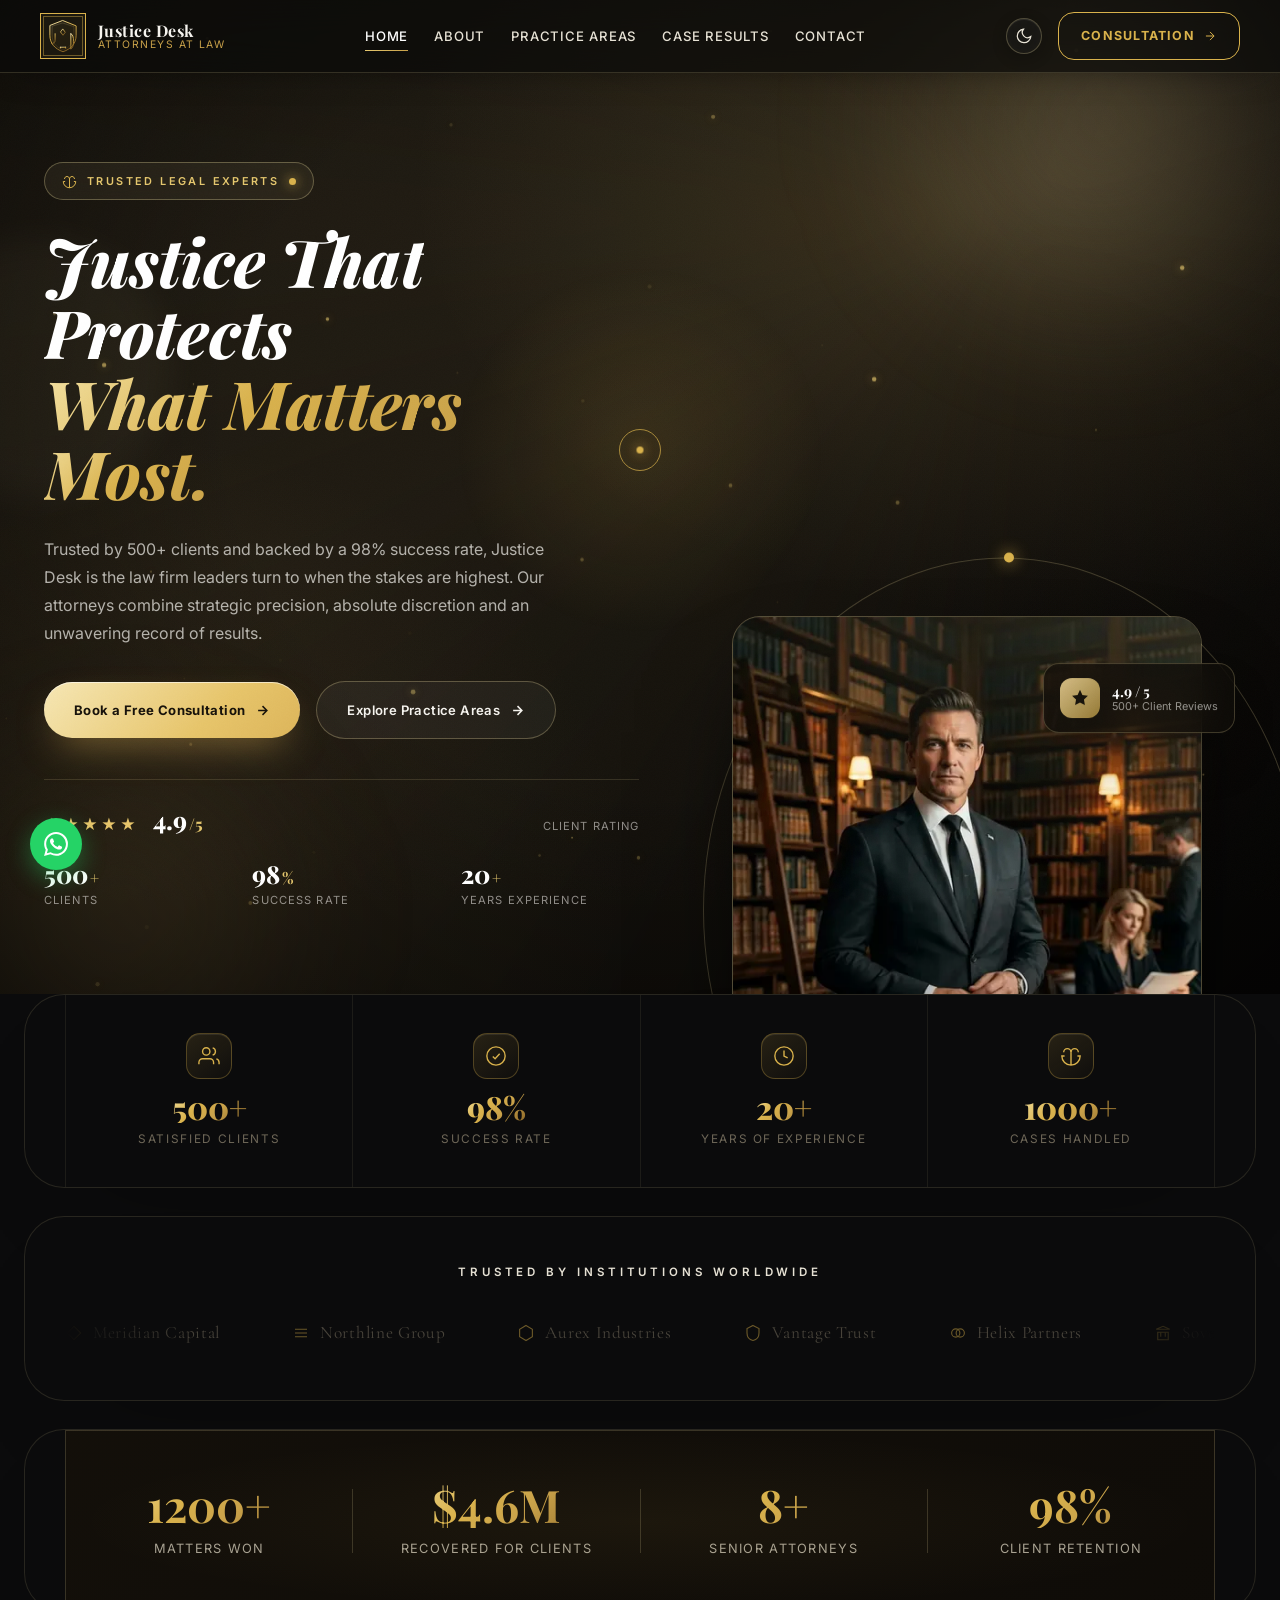
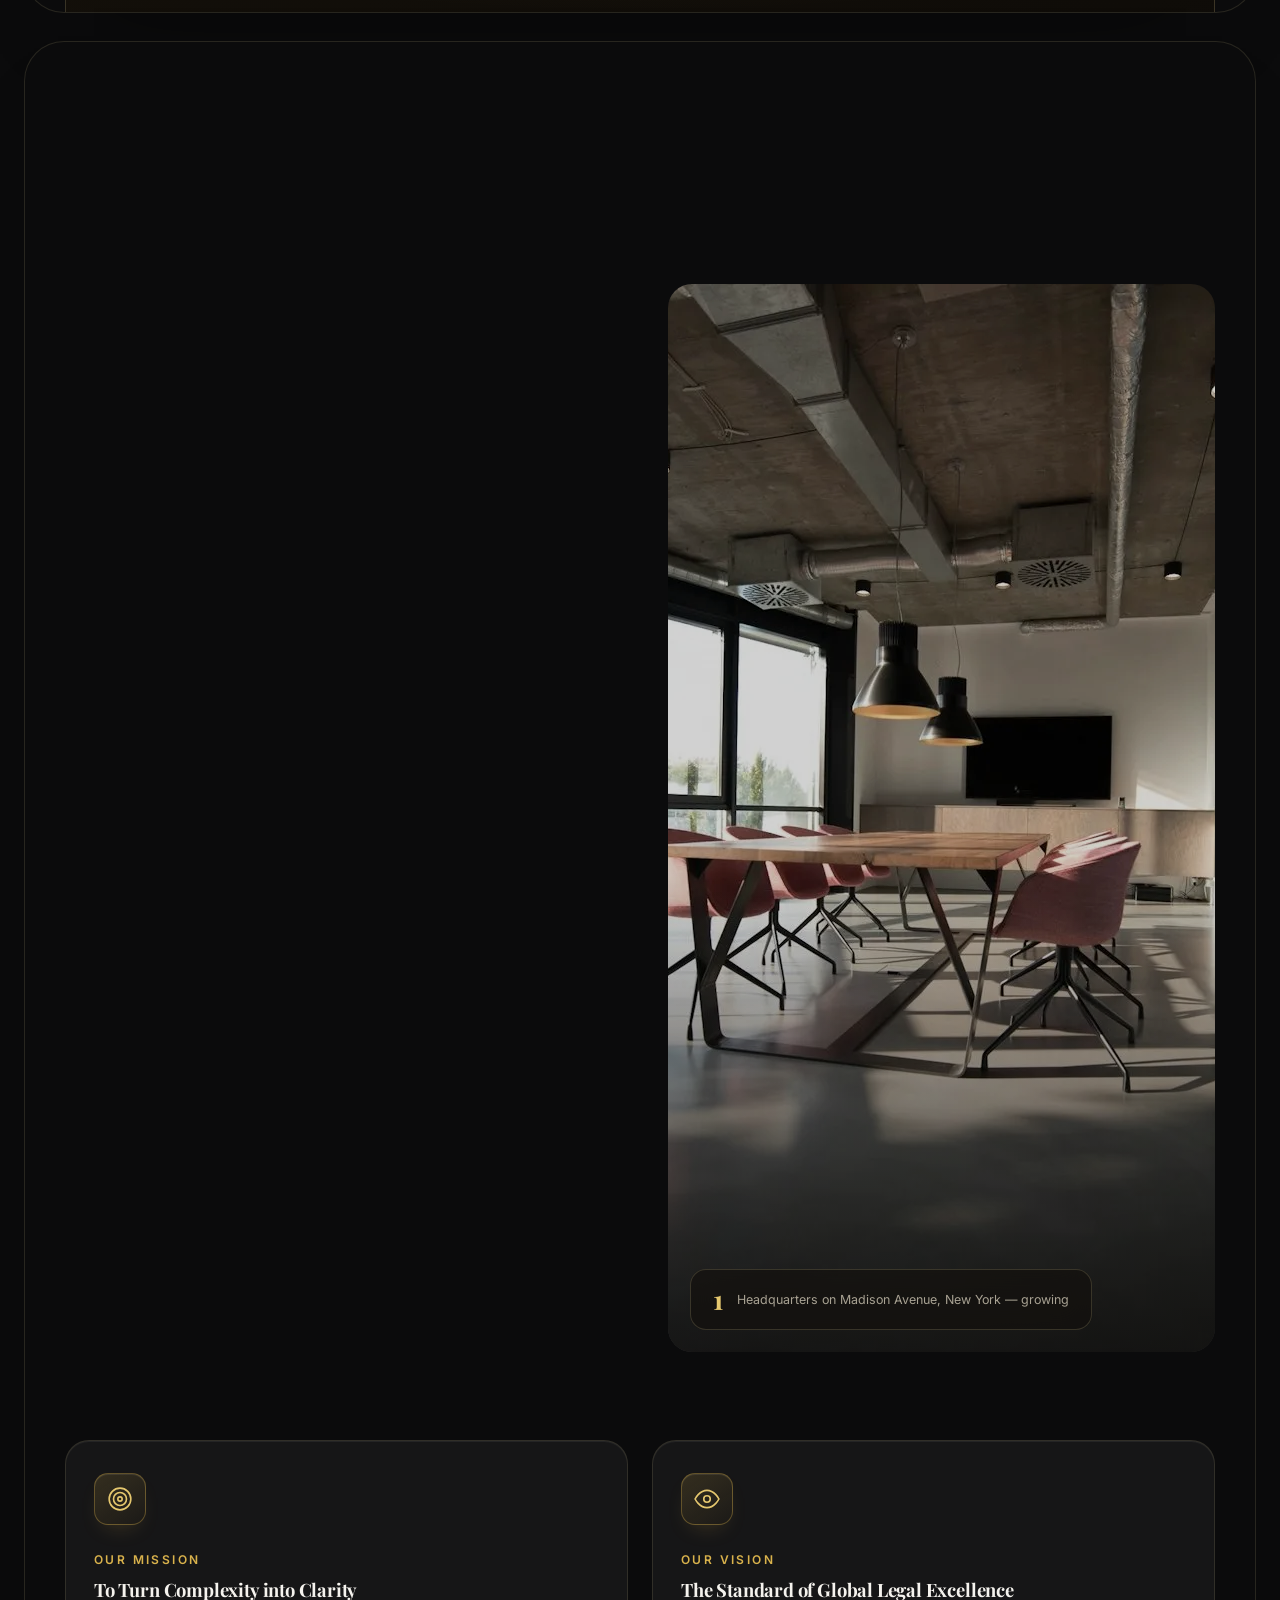
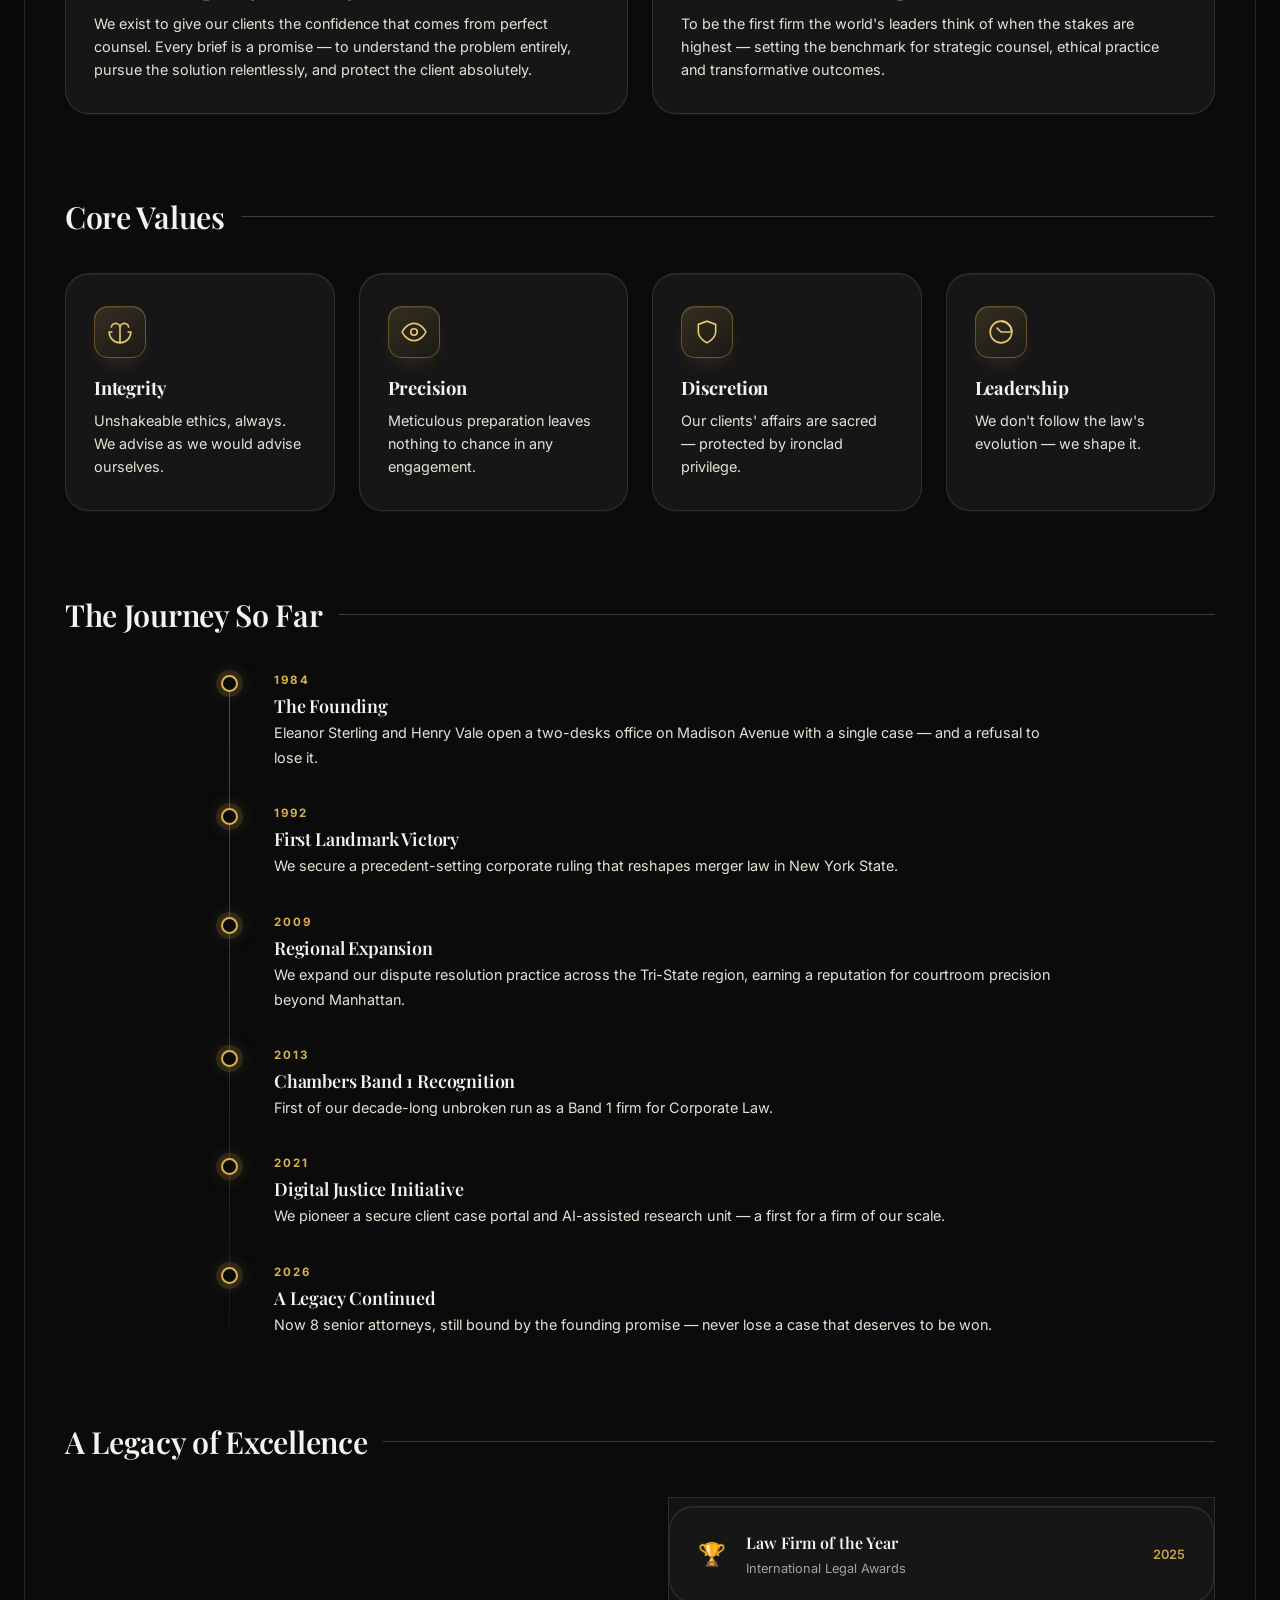
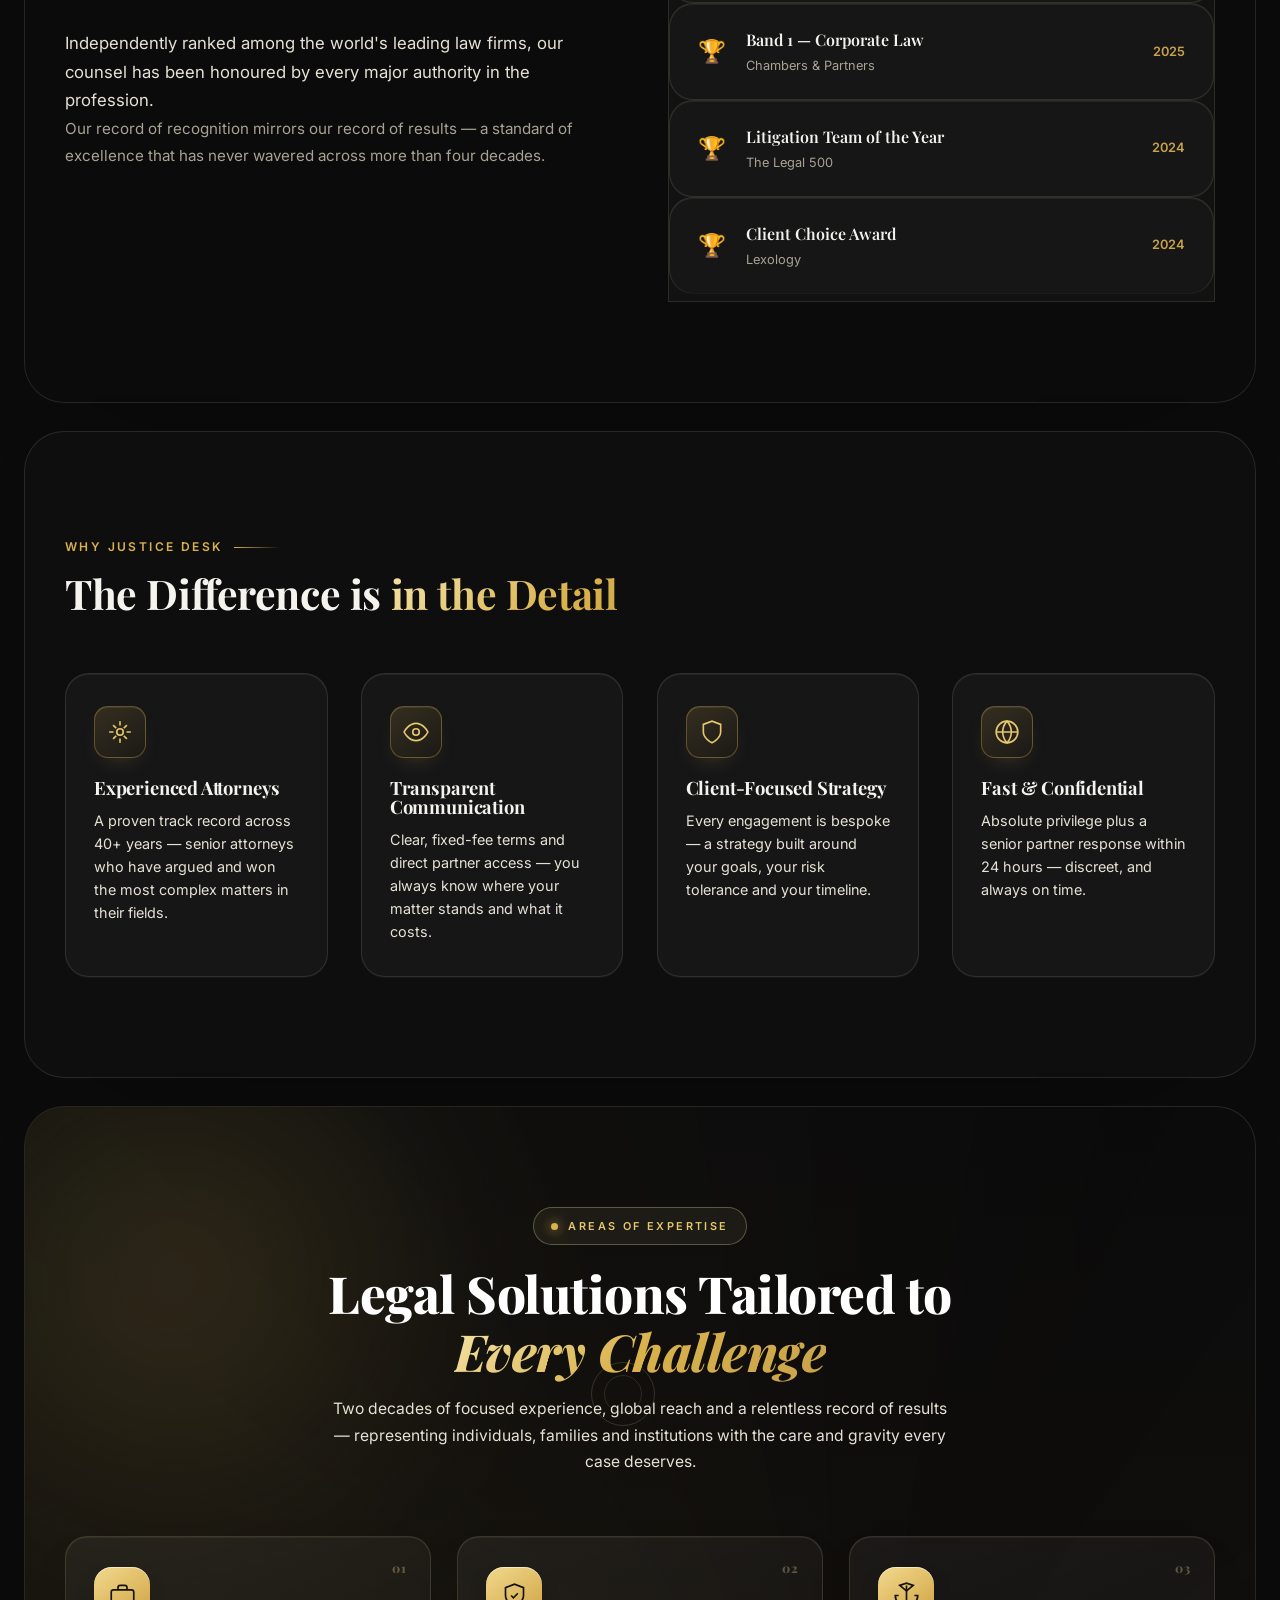
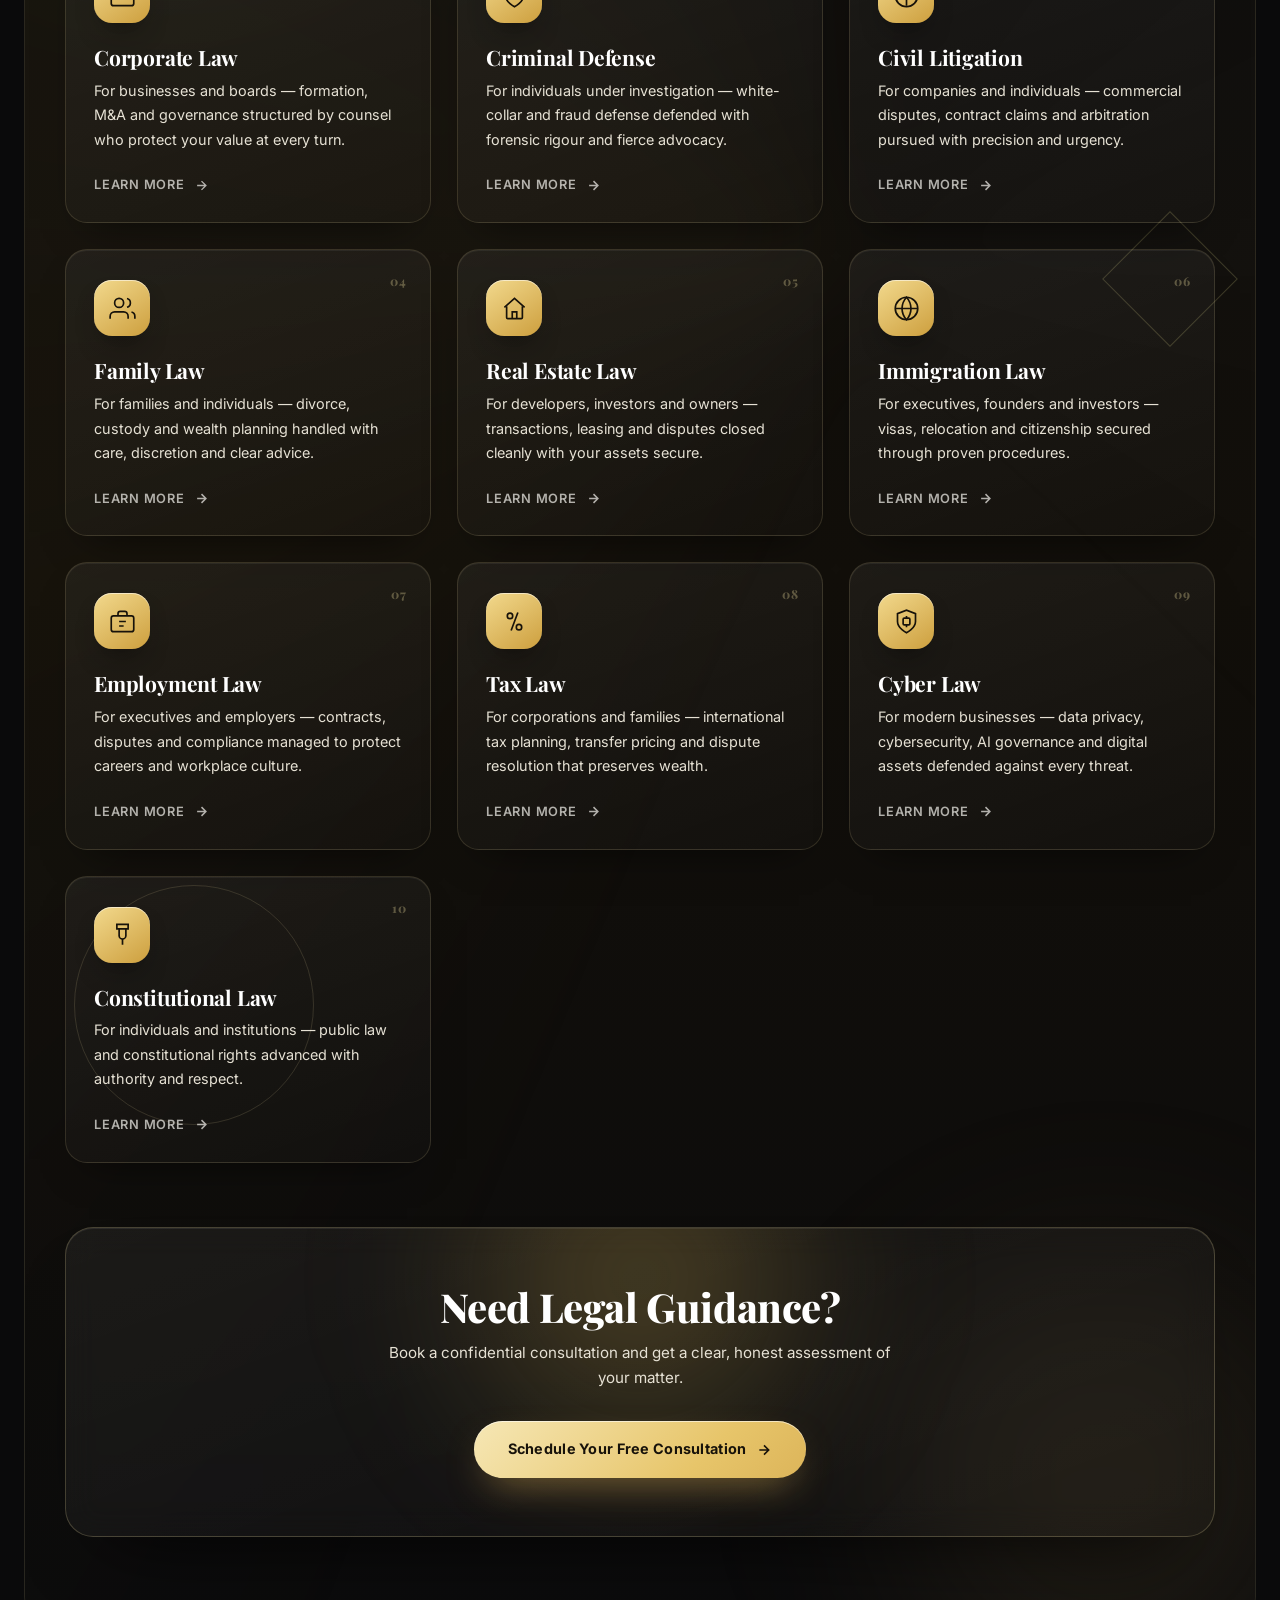
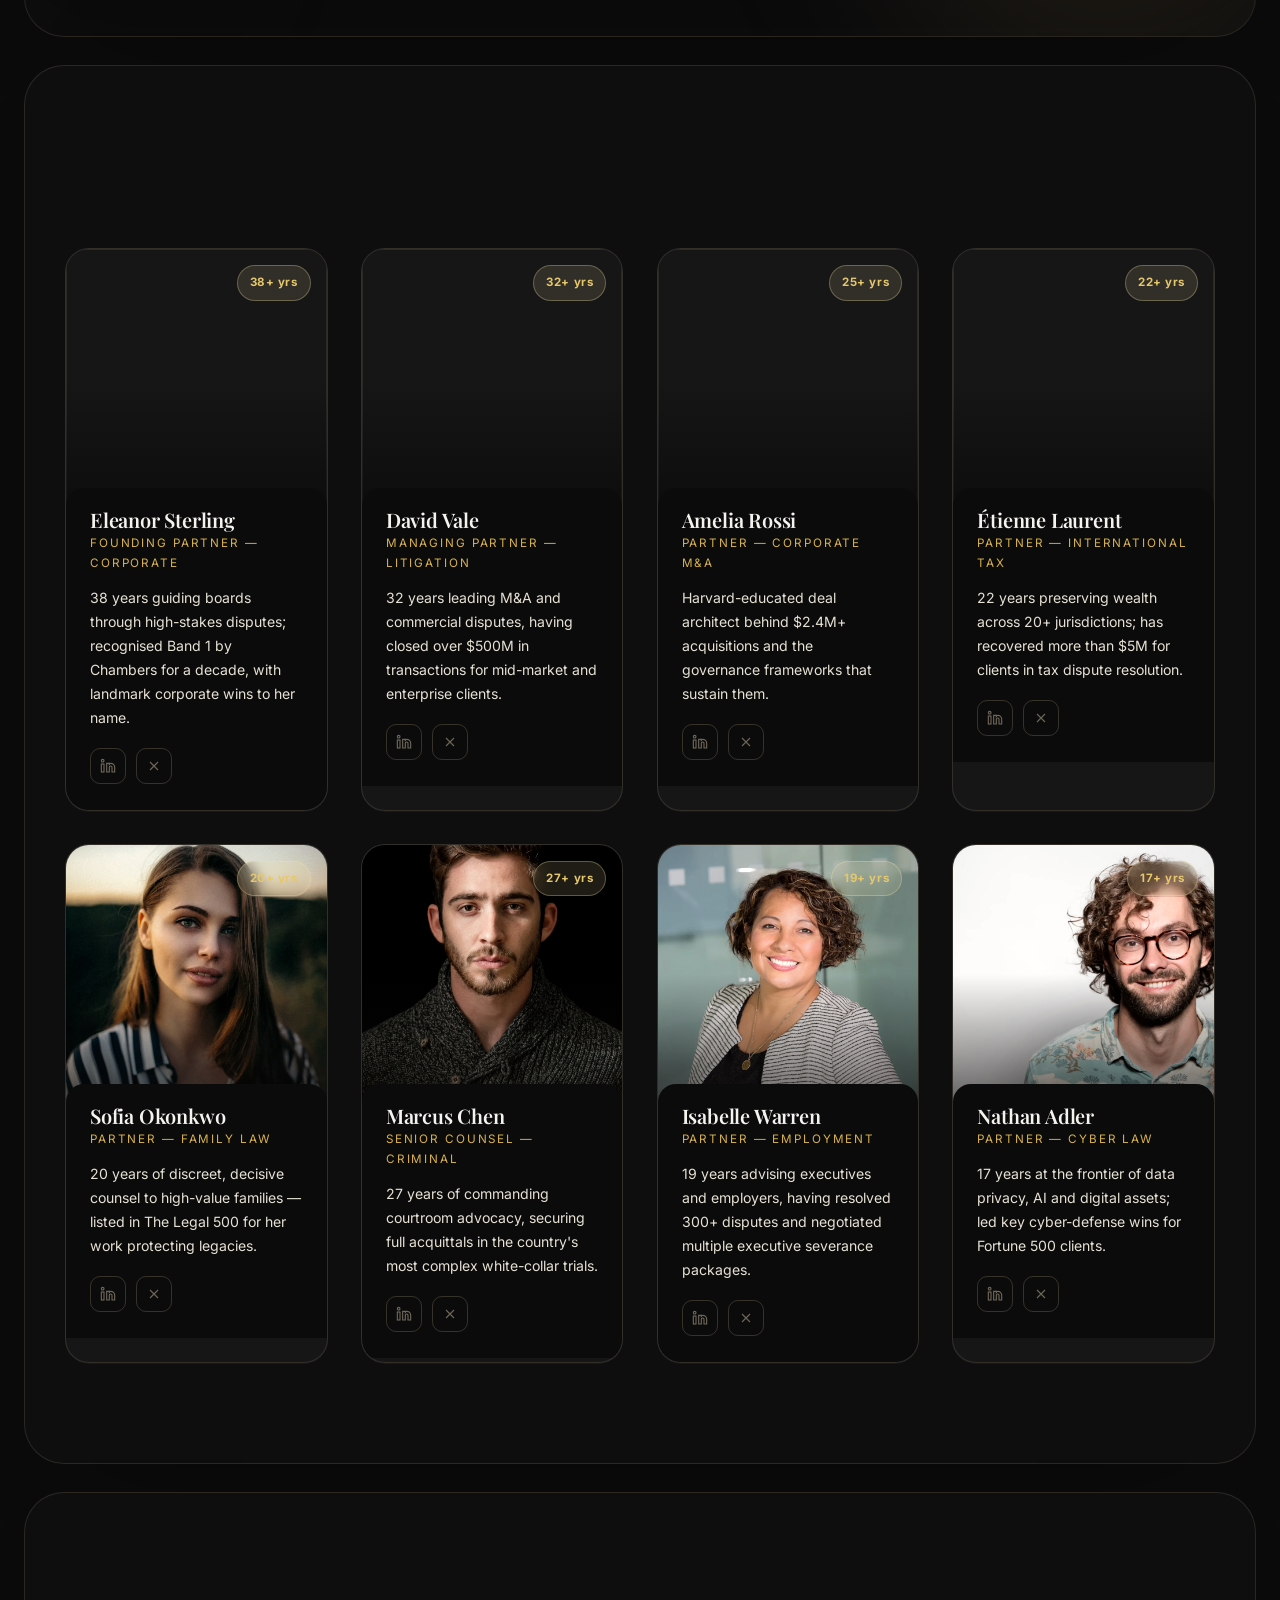
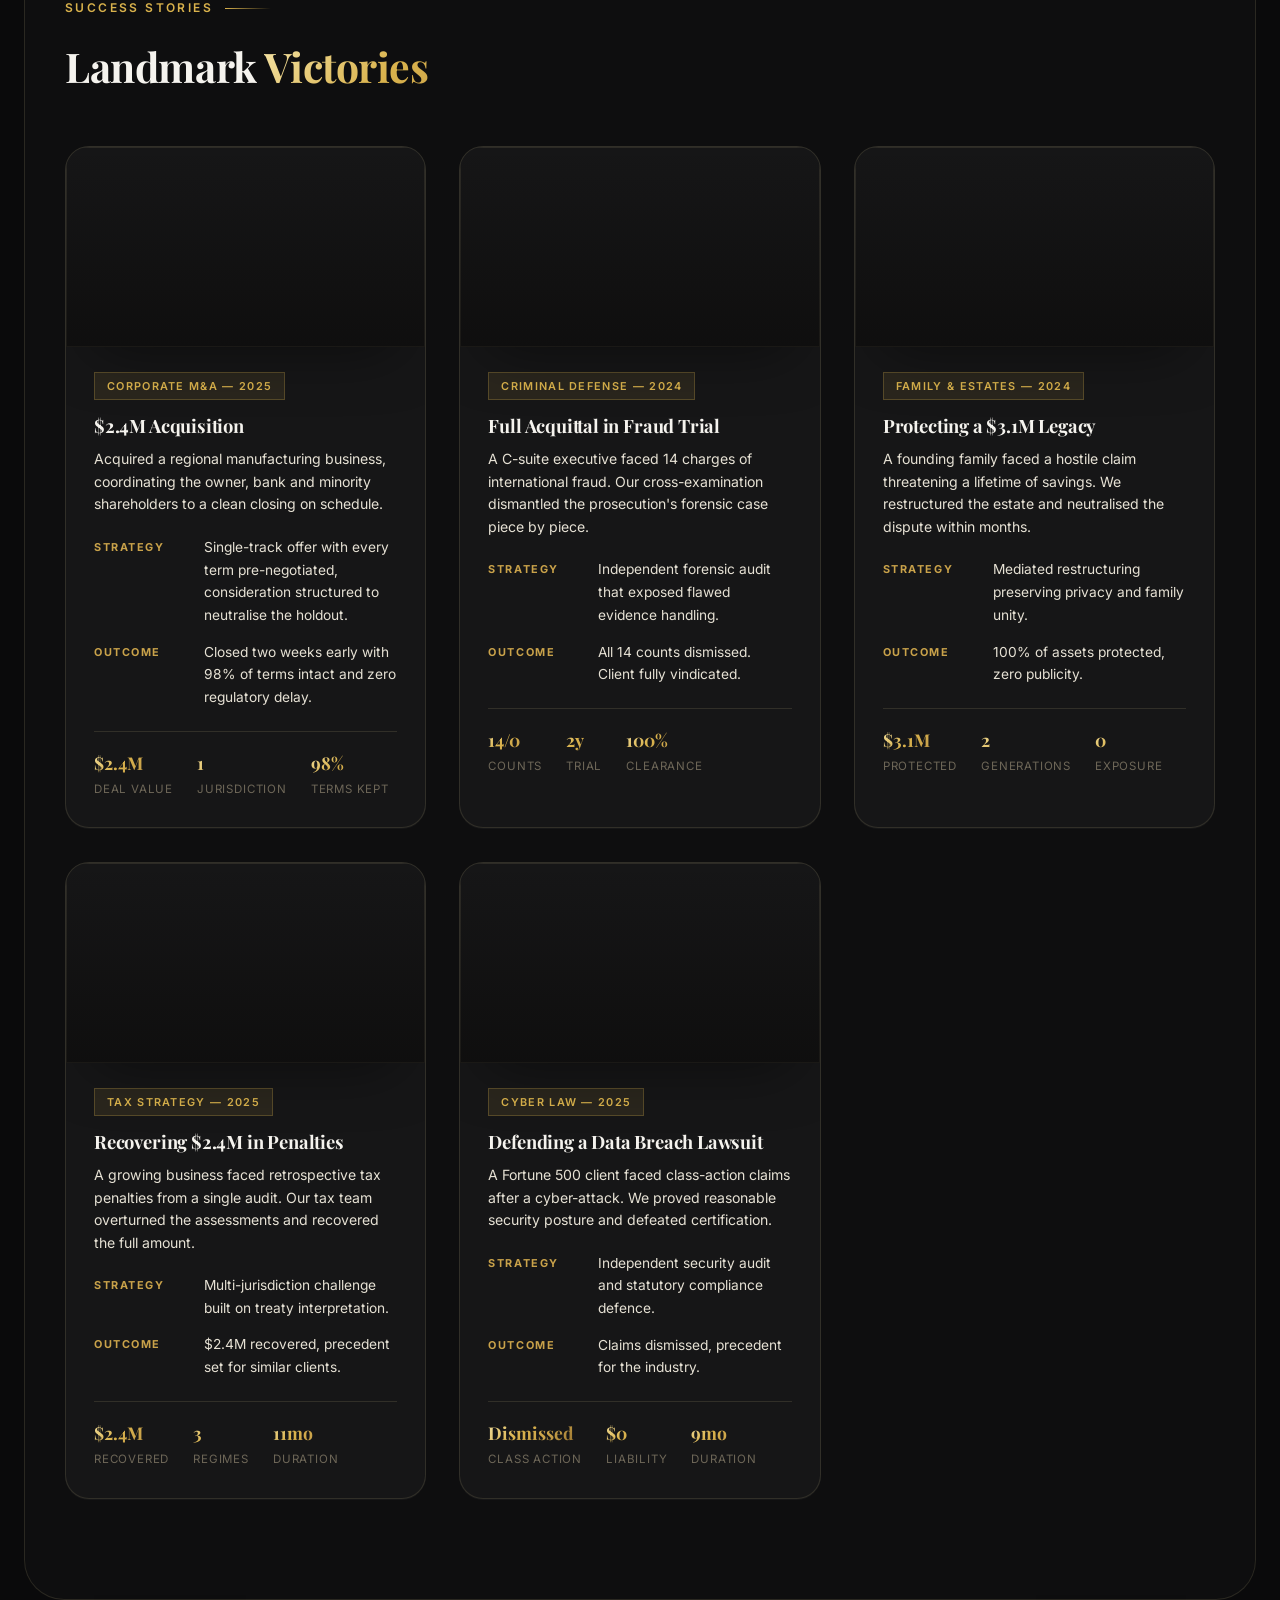
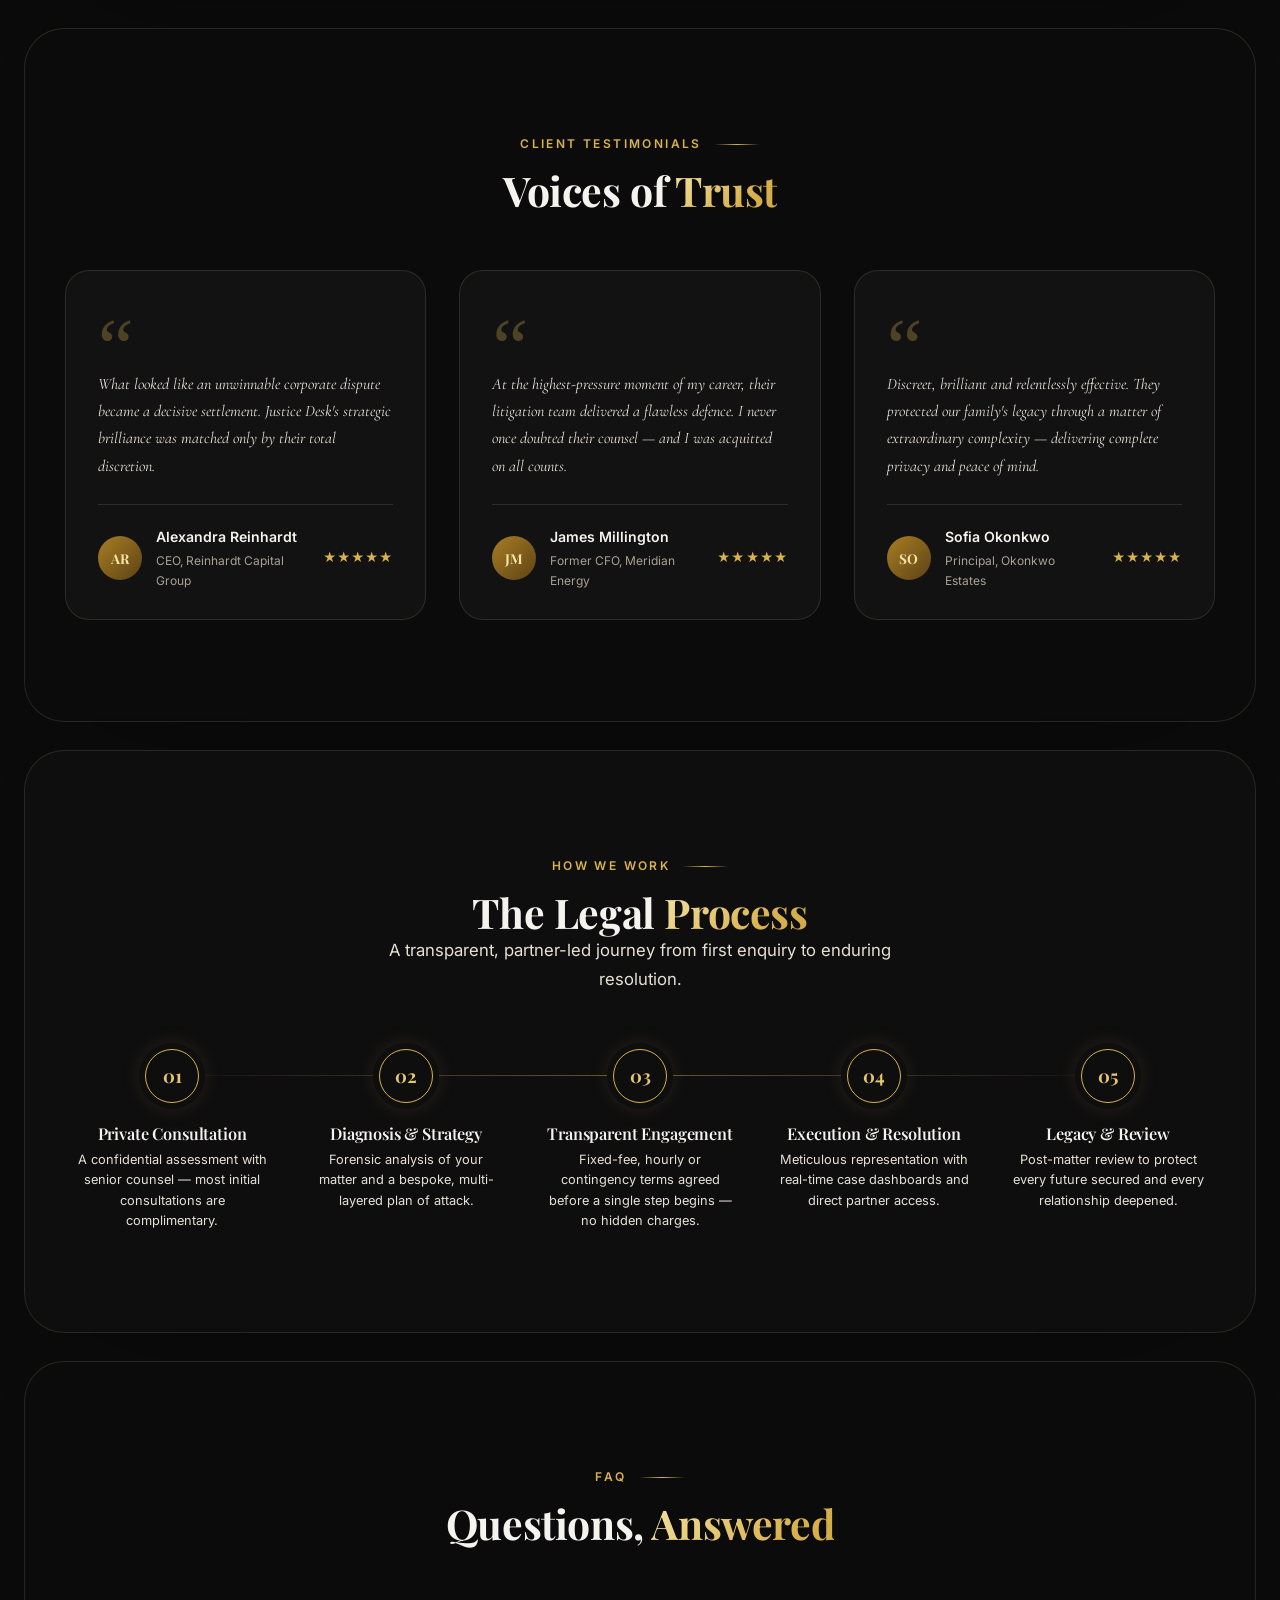
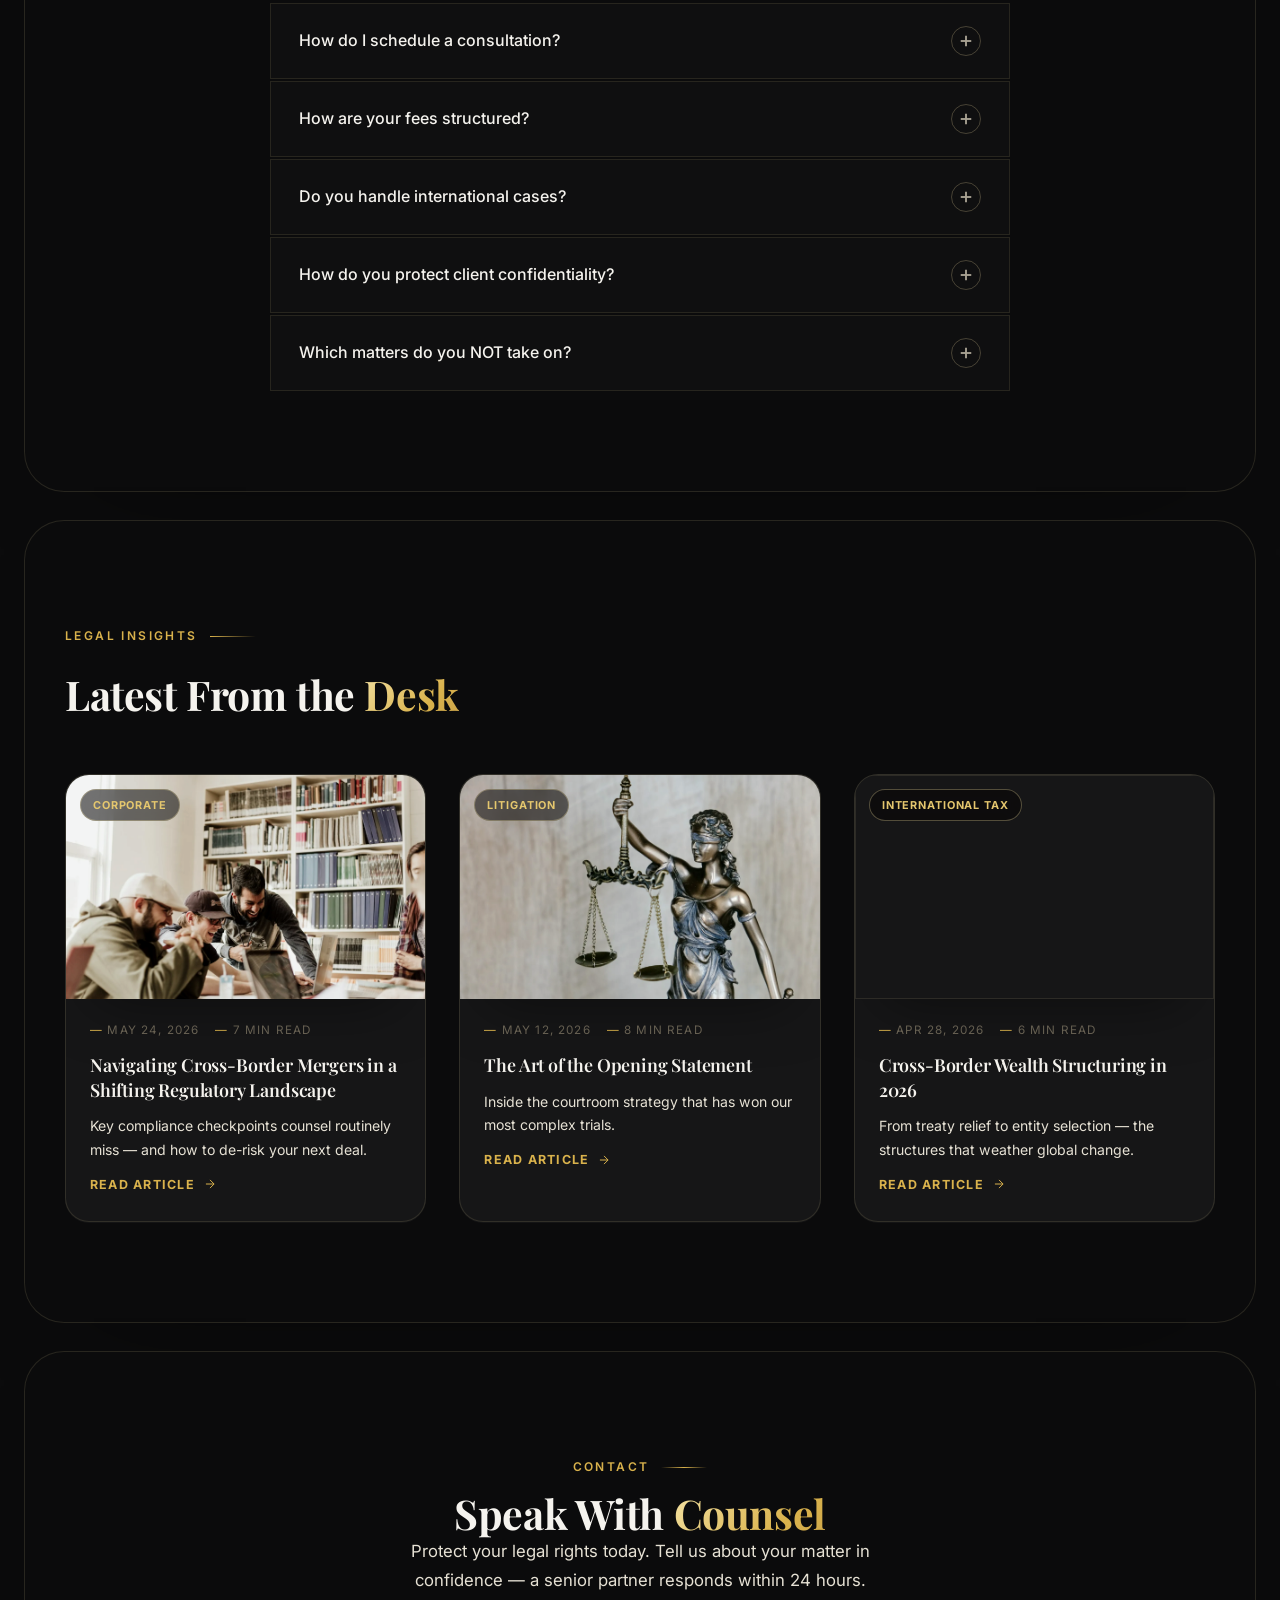
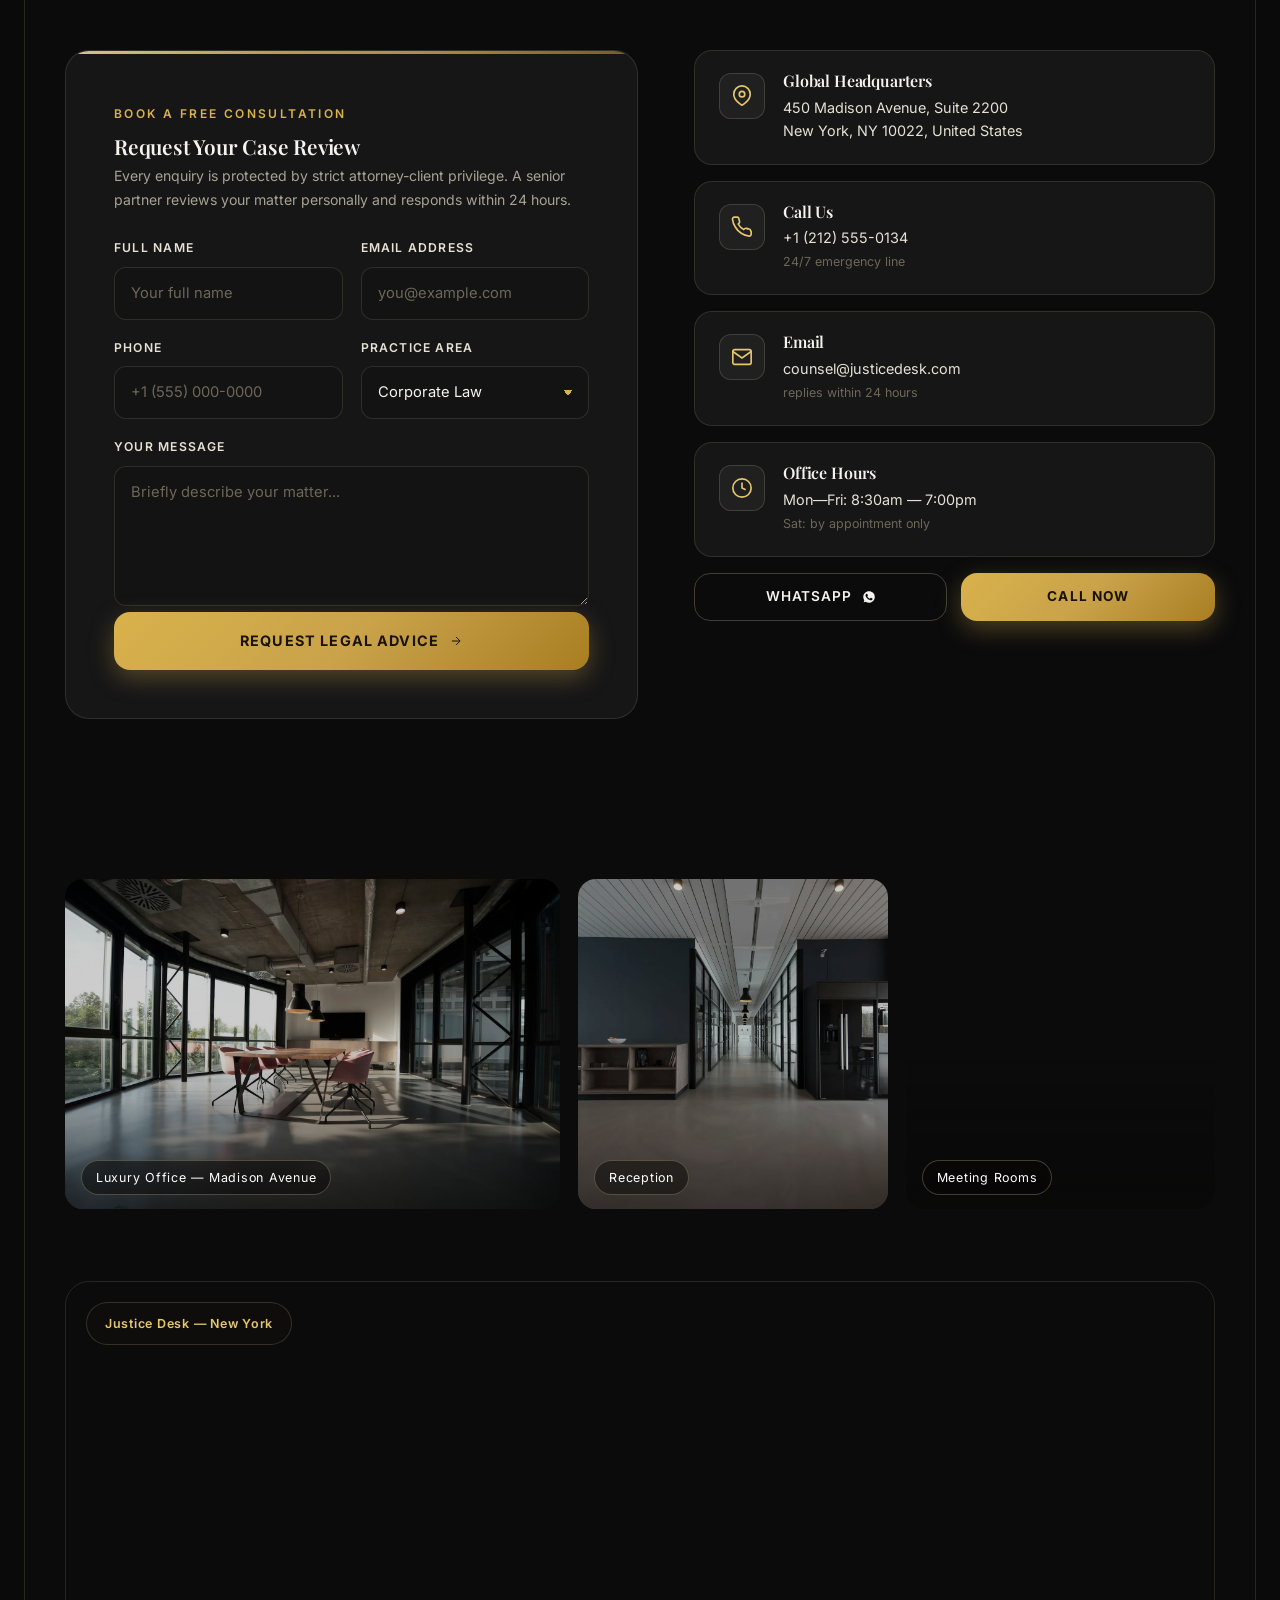
==== commit 51bd7019: "Refresh Justice Desk homepage with lighter legal imagery" ====
--- a/index.html
+++ b/index.html
@@ -45,20 +45,6 @@
 </head>
 <body class="grain">
 
-  <!-- ============ LOADER ============ -->
-  <div class="loader" role="status" aria-label="Loading">
-    <div class="loader-inner">
-      <div class="loader-emblem">
-        <span class="ring"></span>
-        <span class="ring-progress"></span>
-        <span class="ring-pulse"></span>
-        <img src="assets/img/logo-mark.svg" alt="" width="52" height="52">
-      </div>
-      <span class="loader-brand">Justice Desk</span>
-      <span class="loader-count" data-loader-count>00%</span>
-    </div>
-  </div>
-
   <a class="skip-link" href="#main">Skip to main content</a>
 
   <!-- ============ HEADER ============ -->
@@ -199,12 +185,12 @@
             <div class="hx-ring hx-ring--outer" aria-hidden="true"></div>
             <div class="hx-ring hx-ring--inner" aria-hidden="true"></div>
 
-            <!-- main luxury office photo -->
+            <!-- main legal office photo -->
             <figure class="hx-photo">
-              <picture>
-                <source srcset="assets/img/photos/corporate-meeting.webp" type="image/webp">
-                <img src="assets/img/photos/corporate-meeting.jpg" alt="Modern luxury legal office at Justice Desk" fetchpriority="high" width="1200" height="900">
-              </picture>
+              <img src="assets/img/photos/hero-main.webp"
+                   srcset="assets/img/photos/hero-main-640.webp 640w, assets/img/photos/hero-main.webp 1024w"
+                   sizes="(max-width: 700px) 90vw, (max-width: 1200px) 48vw, 560px"
+                   alt="Attorney standing in a law library" fetchpriority="high" width="1024" height="1024">
             </figure>
 
             <!-- brand watermark -->
@@ -232,13 +218,10 @@
 
             <!-- floating portrait: young lawyer -->
             <figure class="hx-card hx-card--portrait">
-              <picture>
-                <source srcset="assets/img/photos/lawyer-1.webp" type="image/webp">
-                <img src="assets/img/photos/lawyer-1.jpg" alt="Professional young lawyer of Justice Desk" width="900" height="1150">
-              </picture>
+              <img src="assets/img/photos/lawyer-1-thumb.webp" alt="" decoding="async" width="224" height="286">
               <figcaption>
-                <strong>Olivia Bennett</strong>
-                <span>Partner — Corporate Litigation</span>
+                <strong>Eleanor Sterling</strong>
+                <span>Founding Partner</span>
               </figcaption>
             </figure>
           </div>
@@ -393,10 +376,7 @@
             </div>
           </div>
           <div class="sv-about-media" data-reveal="right">
-            <picture>
-              <source srcset="assets/img/photos/office-interior.webp" type="image/webp">
-              <img src="assets/img/photos/office-interior.jpg" alt="Justice Desk headquarters interior" loading="lazy" width="1600" height="1068">
-            </picture>
+            <img src="assets/img/photos/office-interior.webp" alt="Justice Desk headquarters interior" loading="lazy" width="1600" height="1068" decoding="async">
             <div class="sv-about-media-badge">
               <strong>1</strong>
               <span>Headquarters on Madison Avenue, New York — growing</span>
@@ -758,10 +738,7 @@
         <div class="sv-team-grid sv-team-grid--eight stagger" data-reveal>
           <div class="sv-team-card">
             <div class="sv-team-photo">
-              <picture>
-                <source srcset="assets/img/photos/lawyer-1.webp" type="image/webp">
-                <img src="assets/img/photos/lawyer-1.jpg" alt="Eleanor Sterling, Founding Partner" loading="lazy" width="900" height="1150">
-              </picture>
+              <img src="assets/img/photos/lawyer-1.webp" alt="Eleanor Sterling, Founding Partner" loading="lazy" width="900" height="1150" decoding="async">
               <div class="sv-team-photo-overlay"></div>
               <span class="sv-team-exp">38+ yrs</span>
             </div>
@@ -777,10 +754,7 @@
           </div>
           <div class="sv-team-card">
             <div class="sv-team-photo">
-              <picture>
-                <source srcset="assets/img/photos/lawyer-2.webp" type="image/webp">
-                <img src="assets/img/photos/lawyer-2.jpg" alt="David Vale, Managing Partner" loading="lazy" width="900" height="1150">
-              </picture>
+              <img src="assets/img/photos/lawyer-2.webp" alt="David Vale, Managing Partner" loading="lazy" width="900" height="1150" decoding="async">
               <div class="sv-team-photo-overlay"></div>
               <span class="sv-team-exp">32+ yrs</span>
             </div>
@@ -796,10 +770,7 @@
           </div>
           <div class="sv-team-card">
             <div class="sv-team-photo">
-              <picture>
-                <source srcset="assets/img/photos/lawyer-3.webp" type="image/webp">
-                <img src="assets/img/photos/lawyer-3.jpg" alt="Amelia Rossi, Partner Corporate M&A" loading="lazy" width="900" height="1150">
-              </picture>
+              <img src="assets/img/photos/lawyer-3.webp" alt="Amelia Rossi, Partner Corporate M&A" loading="lazy" width="900" height="1150" decoding="async">
               <div class="sv-team-photo-overlay"></div>
               <span class="sv-team-exp">25+ yrs</span>
             </div>
@@ -815,10 +786,7 @@
           </div>
           <div class="sv-team-card">
             <div class="sv-team-photo">
-              <picture>
-                <source srcset="assets/img/photos/lawyer-4.webp" type="image/webp">
-                <img src="assets/img/photos/lawyer-4.jpg" alt="Étienne Laurent, Partner International Tax" loading="lazy" width="900" height="1150">
-              </picture>
+              <img src="assets/img/photos/lawyer-4.webp" alt="Étienne Laurent, Partner International Tax" loading="lazy" width="900" height="1150" decoding="async">
               <div class="sv-team-photo-overlay"></div>
               <span class="sv-team-exp">22+ yrs</span>
             </div>
@@ -834,10 +802,7 @@
           </div>
           <div class="sv-team-card">
             <div class="sv-team-photo">
-              <picture>
-                <source srcset="assets/img/photos/lawyer-5.webp" type="image/webp">
-                <img src="assets/img/photos/lawyer-5.jpg" alt="Sofia Okonkwo, Partner Family Law" loading="lazy" width="900" height="1150">
-              </picture>
+              <img src="assets/img/photos/lawyer-5.webp" alt="Sofia Okonkwo, Partner Family Law" loading="lazy" width="900" height="1150" decoding="async">
               <div class="sv-team-photo-overlay"></div>
               <span class="sv-team-exp">20+ yrs</span>
             </div>
@@ -853,10 +818,7 @@
           </div>
           <div class="sv-team-card">
             <div class="sv-team-photo">
-              <picture>
-                <source srcset="assets/img/photos/lawyer-6.webp" type="image/webp">
-                <img src="assets/img/photos/lawyer-6.jpg" alt="Marcus Chen, Senior Counsel Criminal Defense" loading="lazy" width="900" height="1150">
-              </picture>
+              <img src="assets/img/photos/lawyer-6.webp" alt="Marcus Chen, Senior Counsel Criminal Defense" loading="lazy" width="900" height="1150" decoding="async">
               <div class="sv-team-photo-overlay"></div>
               <span class="sv-team-exp">27+ yrs</span>
             </div>
@@ -872,10 +834,7 @@
           </div>
           <div class="sv-team-card">
             <div class="sv-team-photo">
-              <picture>
-                <source srcset="assets/img/photos/lawyer-7.webp" type="image/webp">
-                <img src="assets/img/photos/lawyer-7.jpg" alt="Isabelle Warren, Partner Employment Law" loading="lazy" width="900" height="1150">
-              </picture>
+              <img src="assets/img/photos/lawyer-7.webp" alt="Isabelle Warren, Partner Employment Law" loading="lazy" width="900" height="1150" decoding="async">
               <div class="sv-team-photo-overlay"></div>
               <span class="sv-team-exp">19+ yrs</span>
             </div>
@@ -891,10 +850,7 @@
           </div>
           <div class="sv-team-card">
             <div class="sv-team-photo">
-              <picture>
-                <source srcset="assets/img/photos/lawyer-8.webp" type="image/webp">
-                <img src="assets/img/photos/lawyer-8.jpg" alt="Nathan Adler, Partner Cyber Law" loading="lazy" width="900" height="1150">
-              </picture>
+              <img src="assets/img/photos/lawyer-8.webp" alt="Nathan Adler, Partner Cyber Law" loading="lazy" width="900" height="1150" decoding="async">
               <div class="sv-team-photo-overlay"></div>
               <span class="sv-team-exp">17+ yrs</span>
             </div>
@@ -924,10 +880,7 @@
           <!-- Case 1 -->
           <article class="sv-case-card" id="case-1">
             <a class="sv-case-visual" href="#contact" style="display:block">
-              <picture>
-                <source srcset="assets/img/photos/case-meeting.webp" type="image/webp">
-                <img src="assets/img/photos/case-meeting.jpg" alt="Corporate M&A deal" loading="lazy" width="1600" height="2399">
-              </picture>
+              <img src="assets/img/photos/case-handshake.webp" alt="Signing paperwork for a corporate transaction" loading="lazy" width="1600" height="1068" decoding="async">
               <div class="sv-case-visual-overlay"></div>
             </a>
             <div class="sv-case-body">
@@ -948,10 +901,7 @@
           <!-- Case 2 -->
           <article class="sv-case-card" id="case-2">
             <a class="sv-case-visual" href="#contact" style="display:block">
-              <picture>
-                <source srcset="assets/img/photos/courtroom.webp" type="image/webp">
-                <img src="assets/img/photos/courtroom.jpg" alt="Criminal defense courtroom" loading="lazy" width="1600" height="2397">
-              </picture>
+              <img src="assets/img/photos/pa-courthouse.webp" alt="Courthouse with classical columns" loading="lazy" width="1024" height="1024" decoding="async">
               <div class="sv-case-visual-overlay"></div>
             </a>
             <div class="sv-case-body">
@@ -972,10 +922,7 @@
           <!-- Case 3 -->
           <article class="sv-case-card" id="case-3">
             <a class="sv-case-visual" href="#contact" style="display:block">
-              <picture>
-                <source srcset="assets/img/photos/case-paperwork.webp" type="image/webp">
-                <img src="assets/img/photos/case-paperwork.jpg" alt="Family estate protection" loading="lazy" width="1600" height="918">
-              </picture>
+              <img src="assets/img/photos/blog-estates.webp" alt="House model and keys representing an estate" loading="lazy" width="1600" height="1201" decoding="async">
               <div class="sv-case-visual-overlay"></div>
             </a>
             <div class="sv-case-body">
@@ -996,10 +943,7 @@
           <!-- Case 4 -->
           <article class="sv-case-card" id="case-4">
             <a class="sv-case-visual" href="#contact" style="display:block">
-              <picture>
-                <source srcset="assets/img/photos/legal-documents.webp" type="image/webp">
-                <img src="assets/img/photos/legal-documents.jpg" alt="International tax documentation" loading="lazy" width="1600" height="1068">
-              </picture>
+              <img src="assets/img/photos/pa-tax.webp" alt="Legal and tax documents on a desk" loading="lazy" width="1024" height="1024" decoding="async">
               <div class="sv-case-visual-overlay"></div>
             </a>
             <div class="sv-case-body">
@@ -1020,10 +964,7 @@
           <!-- Case 5 -->
           <article class="sv-case-card" id="case-5">
             <a class="sv-case-visual" href="#contact" style="display:block">
-              <picture>
-                <source srcset="assets/img/photos/corporate.webp" type="image/webp">
-                <img src="assets/img/photos/corporate.jpg" alt="Corporate cyber law defense" loading="lazy" width="1600" height="1067">
-              </picture>
+              <img src="assets/img/photos/blog-employment.webp" alt="Professional working on a laptop" loading="lazy" width="1600" height="1065" decoding="async">
               <div class="sv-case-visual-overlay"></div>
             </a>
             <div class="sv-case-body">
@@ -1210,10 +1151,7 @@
         <div class="sv-blog-grid stagger" data-reveal>
           <a class="sv-blog-card" href="#contact">
             <div class="sv-blog-visual">
-              <picture>
-                <source srcset="assets/img/photos/blog-mergers.webp" type="image/webp">
-                <img src="assets/img/photos/blog-mergers.jpg" alt="Cross-border merger advisory" loading="lazy" width="1600" height="1067">
-              </picture>
+              <img src="assets/img/photos/blog-mergers.webp" alt="Cross-border merger advisory" loading="lazy" width="1600" height="1067" decoding="async">
               <span class="sv-blog-tag">Corporate</span>
             </div>
             <div class="sv-blog-body">
@@ -1227,10 +1165,7 @@
           </a>
           <a class="sv-blog-card" href="#contact">
             <div class="sv-blog-visual">
-              <picture>
-                <source srcset="assets/img/photos/blog-litigation.webp" type="image/webp">
-                <img src="assets/img/photos/blog-litigation.jpg" alt="Trial advocacy in the courtroom" loading="lazy" width="1600" height="1067">
-              </picture>
+              <img src="assets/img/photos/scales.webp" alt="Statue of Lady Justice holding scales" loading="lazy" width="1600" height="1067" decoding="async">
               <span class="sv-blog-tag">Litigation</span>
             </div>
             <div class="sv-blog-body">
@@ -1244,10 +1179,7 @@
           </a>
           <a class="sv-blog-card" href="#contact">
             <div class="sv-blog-visual">
-              <picture>
-                <source srcset="assets/img/photos/blog-tax.webp" type="image/webp">
-                <img src="assets/img/photos/blog-tax.jpg" alt="International tax planning" loading="lazy" width="1600" height="1068">
-              </picture>
+              <img src="assets/img/photos/blog-tax.webp" alt="International tax planning" loading="lazy" width="1600" height="1068" decoding="async">
               <span class="sv-blog-tag">International Tax</span>
             </div>
             <div class="sv-blog-body">
@@ -1371,24 +1303,15 @@
         </div>
         <div class="sv-gallery-grid stagger" data-reveal>
           <div class="sv-gallery-item">
-            <picture>
-              <source srcset="assets/img/photos/office-interior.webp" type="image/webp">
-              <img src="assets/img/photos/office-interior.jpg" alt="Luxury office on Madison Avenue" loading="lazy" width="1600" height="1068">
-            </picture>
+            <img src="assets/img/photos/office-interior.webp" alt="Luxury office on Madison Avenue" loading="lazy" width="1600" height="1068" decoding="async">
             <span class="gcap">Luxury Office — Madison Avenue</span>
           </div>
           <div class="sv-gallery-item">
-            <picture>
-              <source srcset="assets/img/photos/reception.webp" type="image/webp">
-              <img src="assets/img/photos/reception.jpg" alt="Reception at Justice Desk" loading="lazy" width="1600" height="1068">
-            </picture>
+            <img src="assets/img/photos/reception.webp" alt="Reception at Justice Desk" loading="lazy" width="1600" height="1068" decoding="async">
             <span class="gcap">Reception</span>
           </div>
           <div class="sv-gallery-item">
-            <picture>
-              <source srcset="assets/img/photos/meeting-room.webp" type="image/webp">
-              <img src="assets/img/photos/meeting-room.jpg" alt="Private meeting room" loading="lazy" width="1600" height="1067">
-            </picture>
+            <img src="assets/img/photos/meeting-room.webp" alt="Private meeting room" loading="lazy" width="1600" height="1067" decoding="async">
             <span class="gcap">Meeting Rooms</span>
           </div>
         </div>
@@ -1406,10 +1329,7 @@
       <div class="sv-container">
         <div class="sv-cta-banner">
           <div class="sv-cta-bg">
-            <picture>
-              <source srcset="assets/img/photos/legal-documents.webp" type="image/webp">
-              <img src="assets/img/photos/legal-documents.jpg" alt="" class="sv-cta-bg-photo" aria-hidden="true" width="1600" height="1068">
-            </picture>
+            <img src="assets/img/photos/pa-criminal.webp" alt="" class="sv-cta-bg-photo" aria-hidden="true" width="1024" height="1024" loading="lazy" decoding="async">
           </div>
           <div class="sv-cta-content">
             <span class="sv-eyebrow" data-reveal="fade">Protect Your Legal Rights</span>
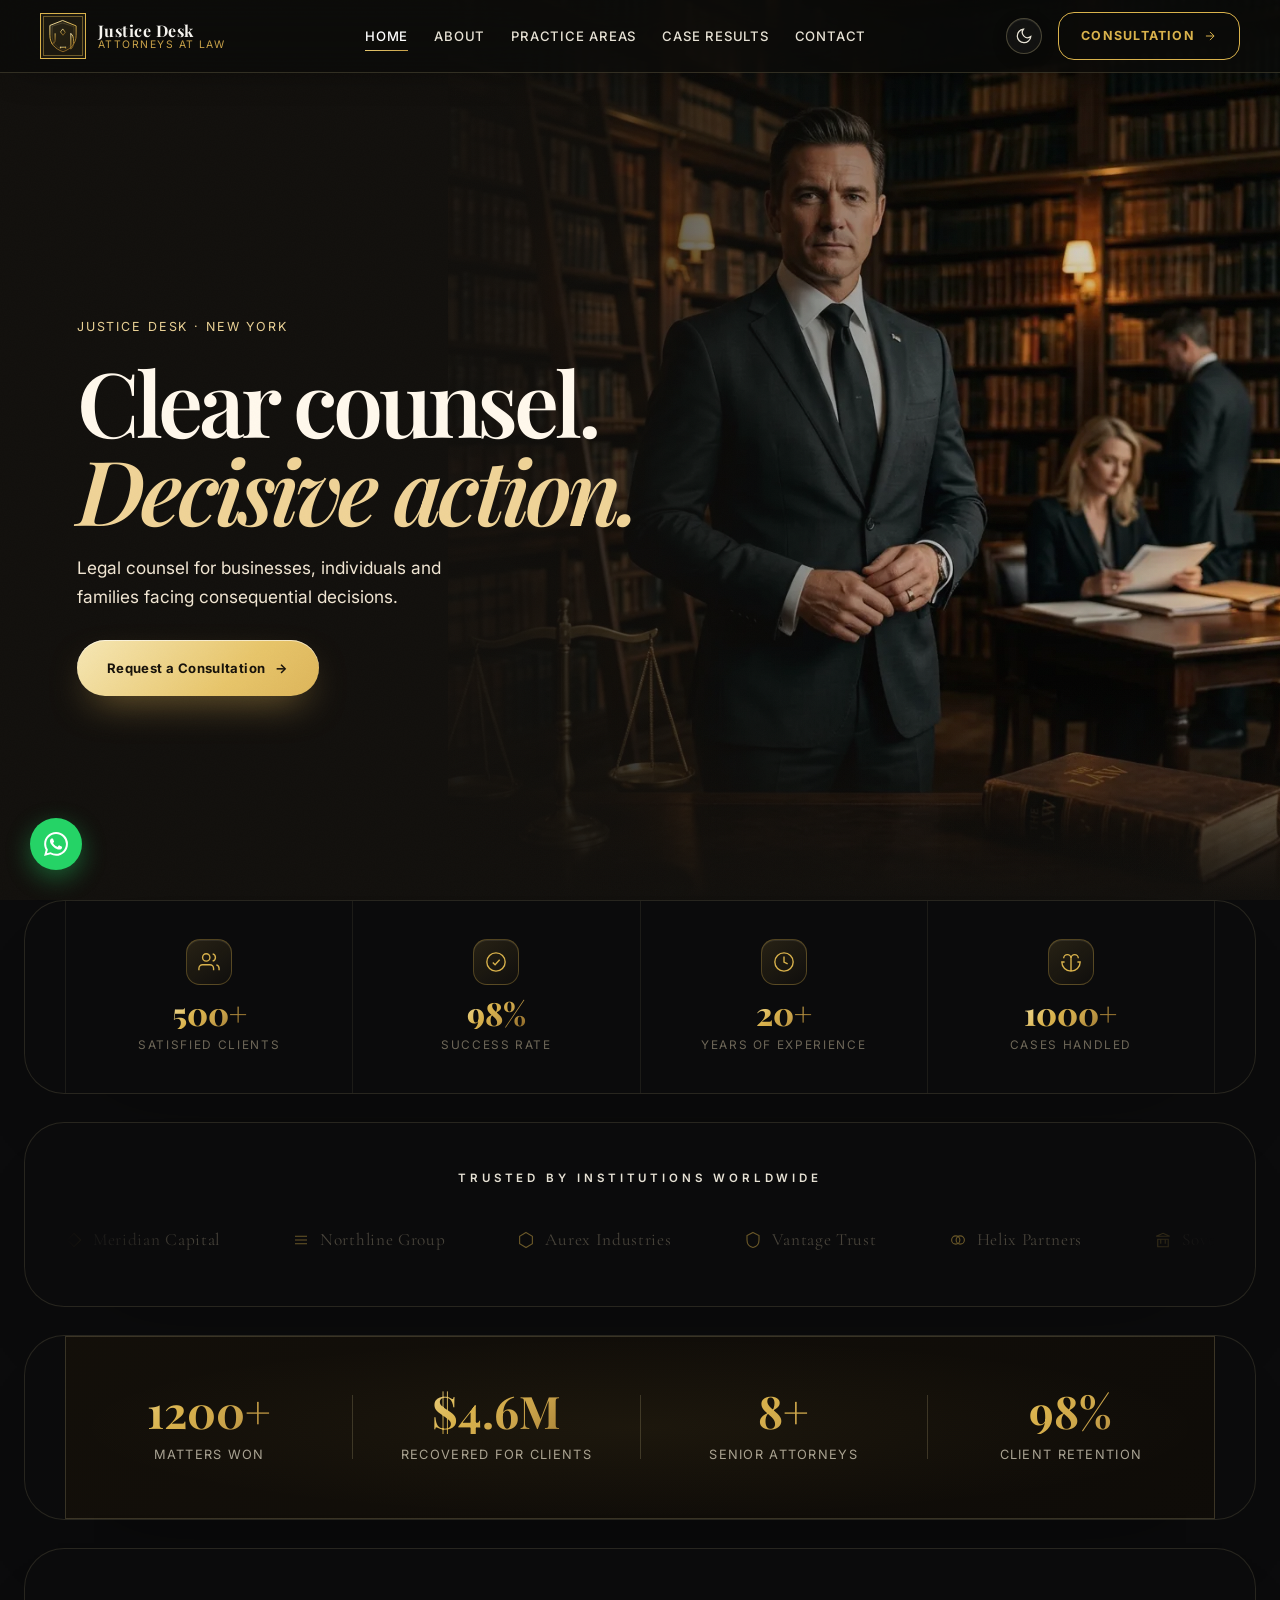
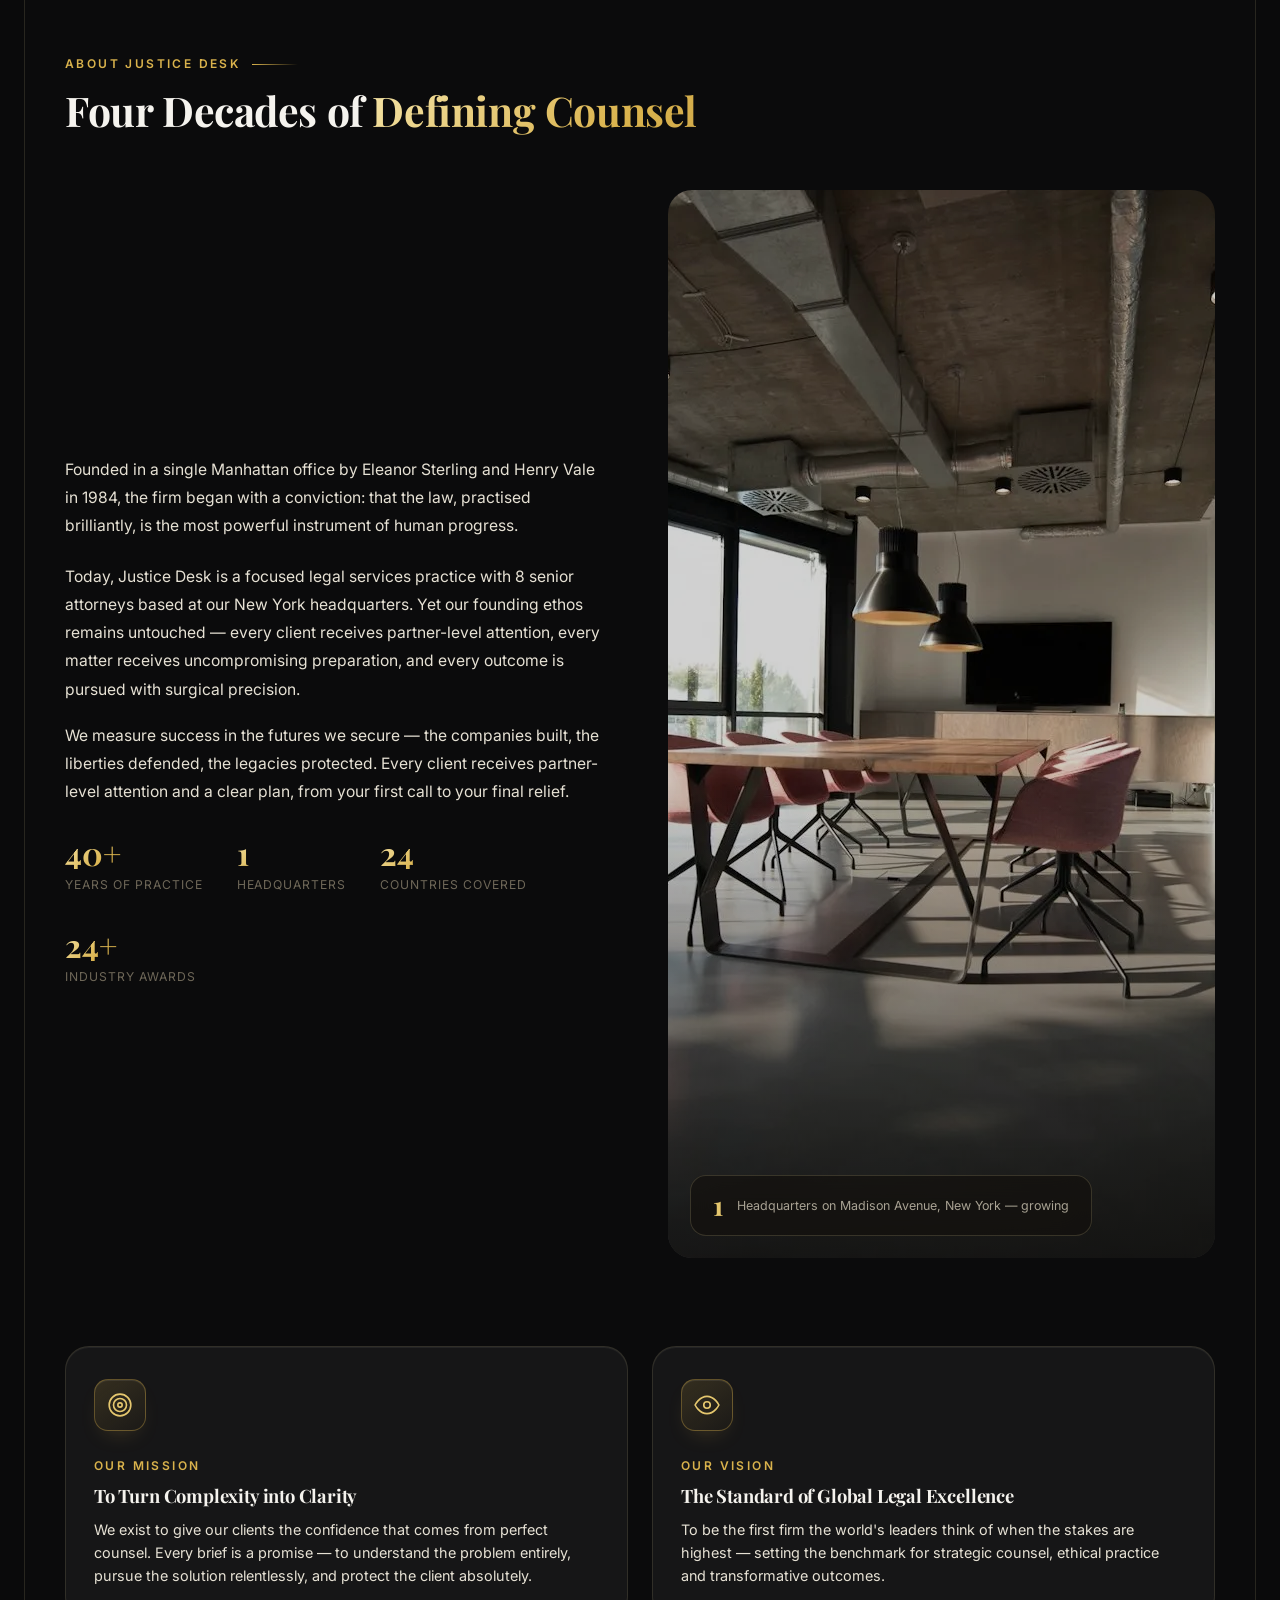
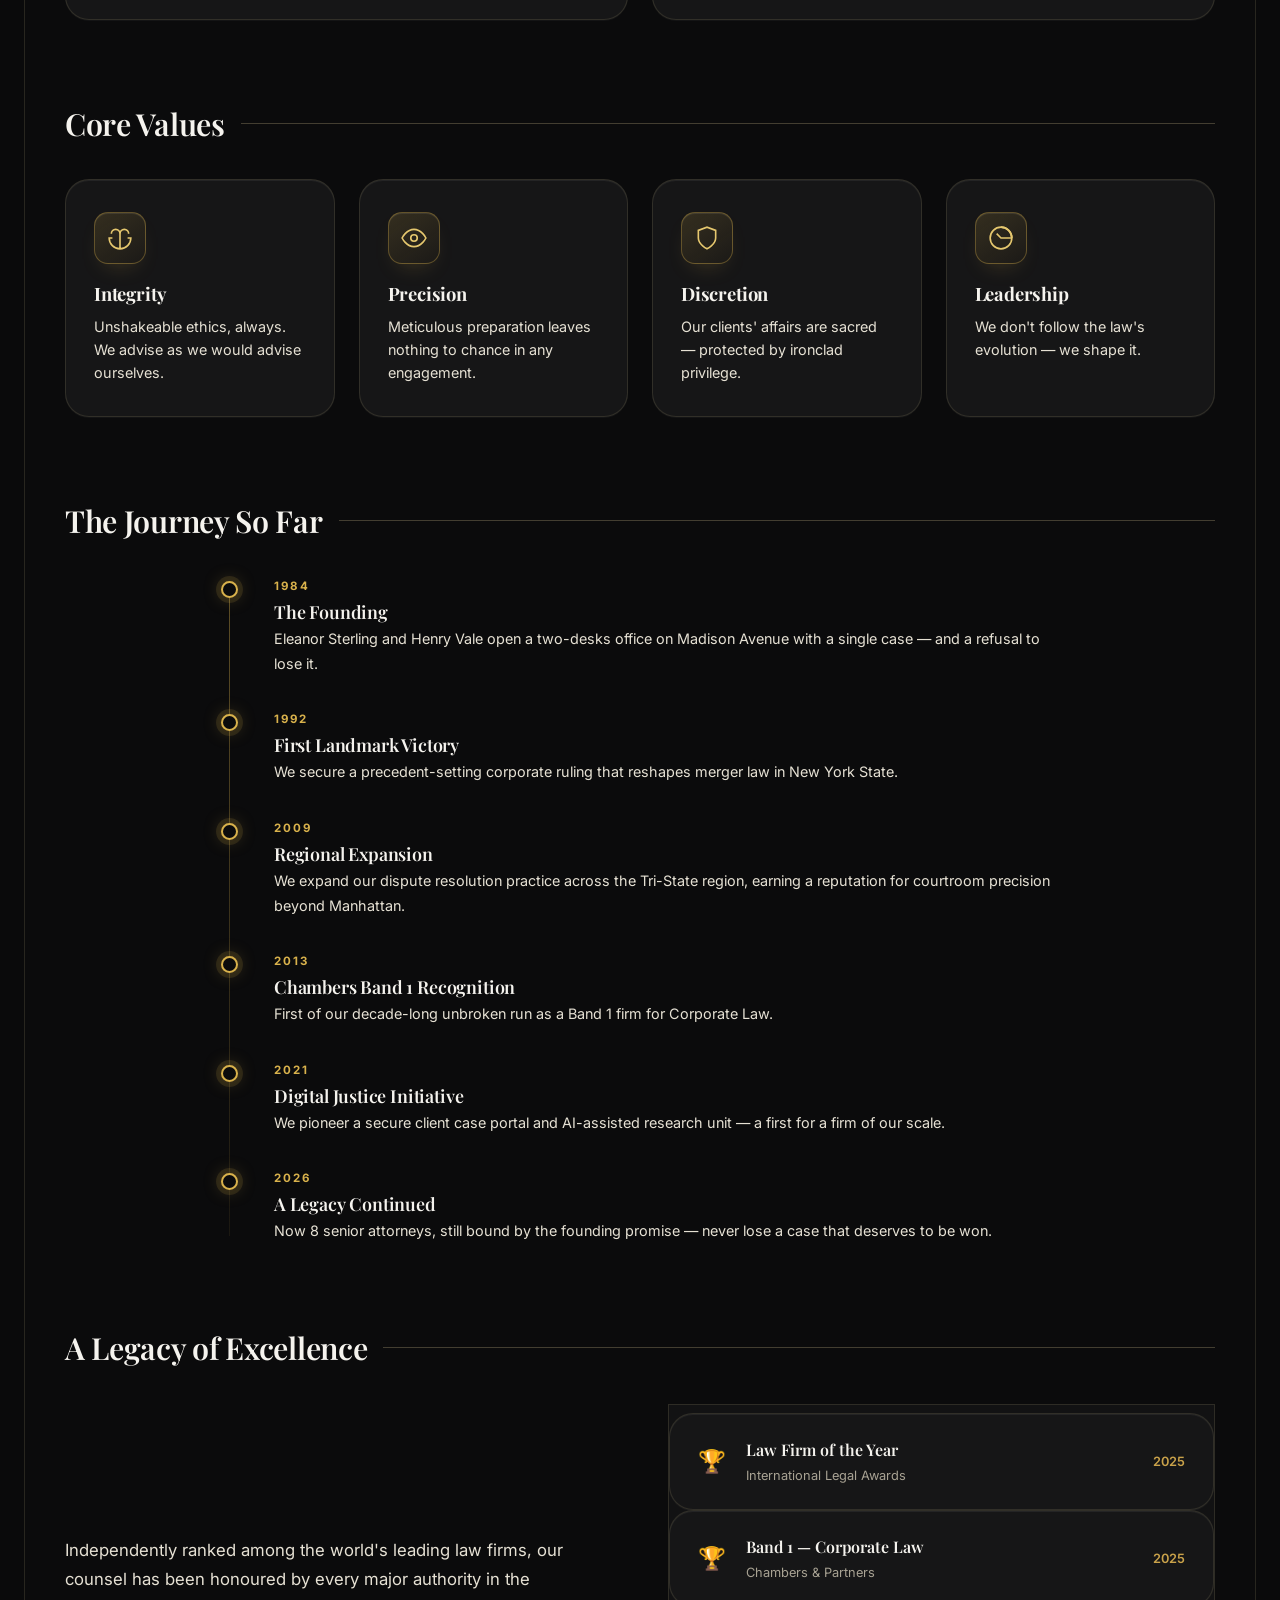
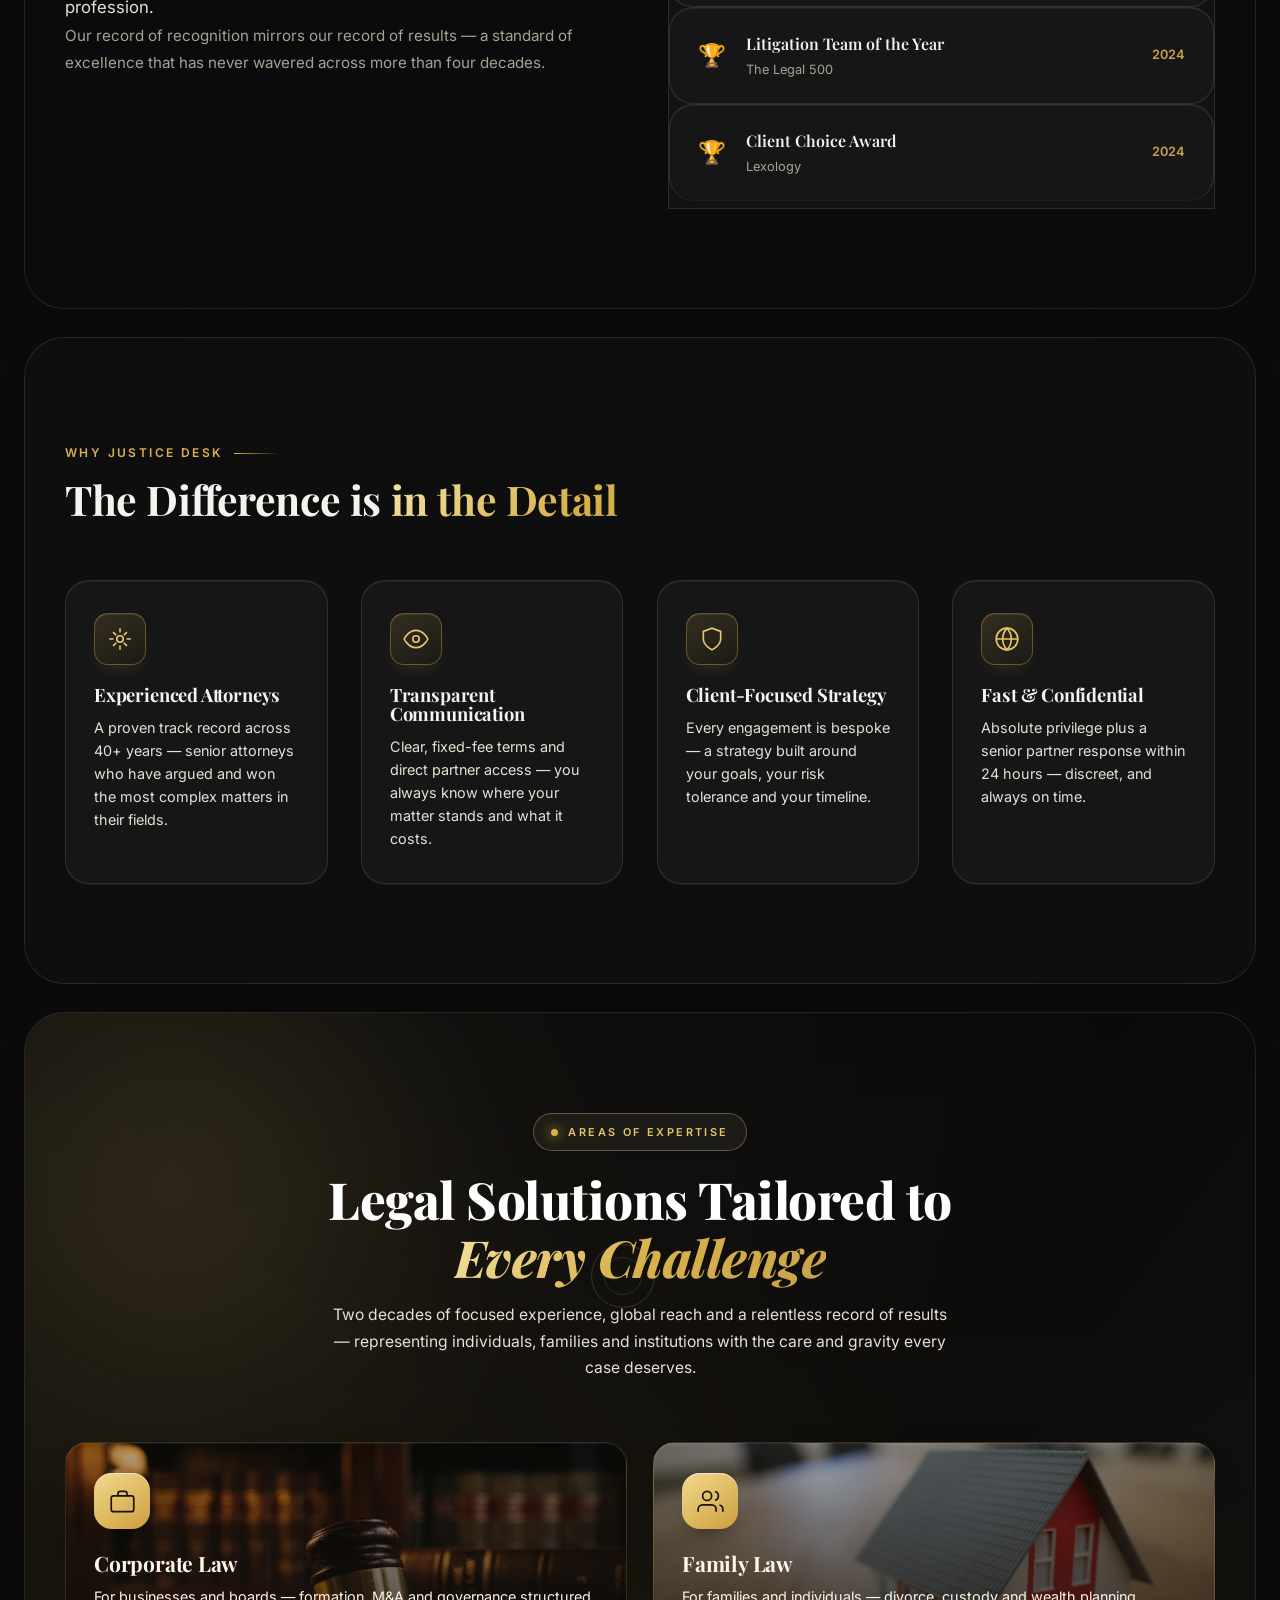
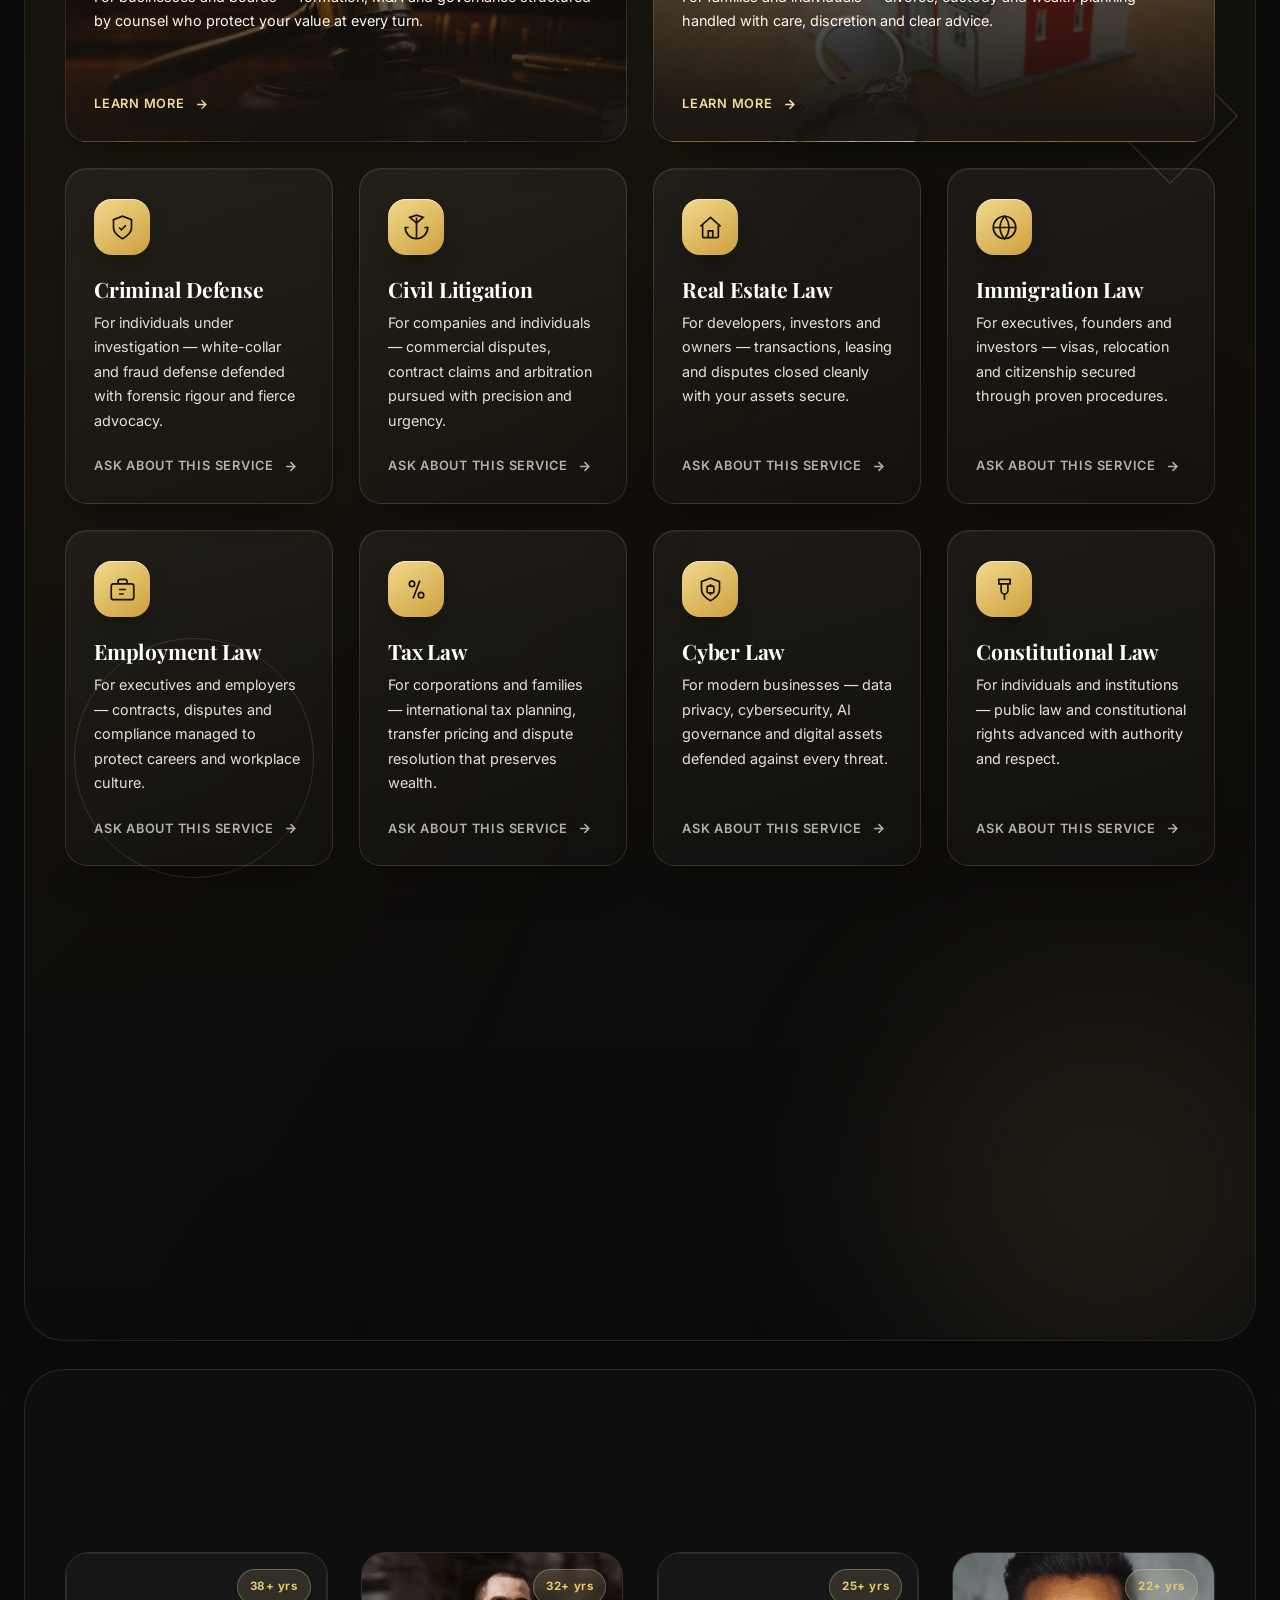
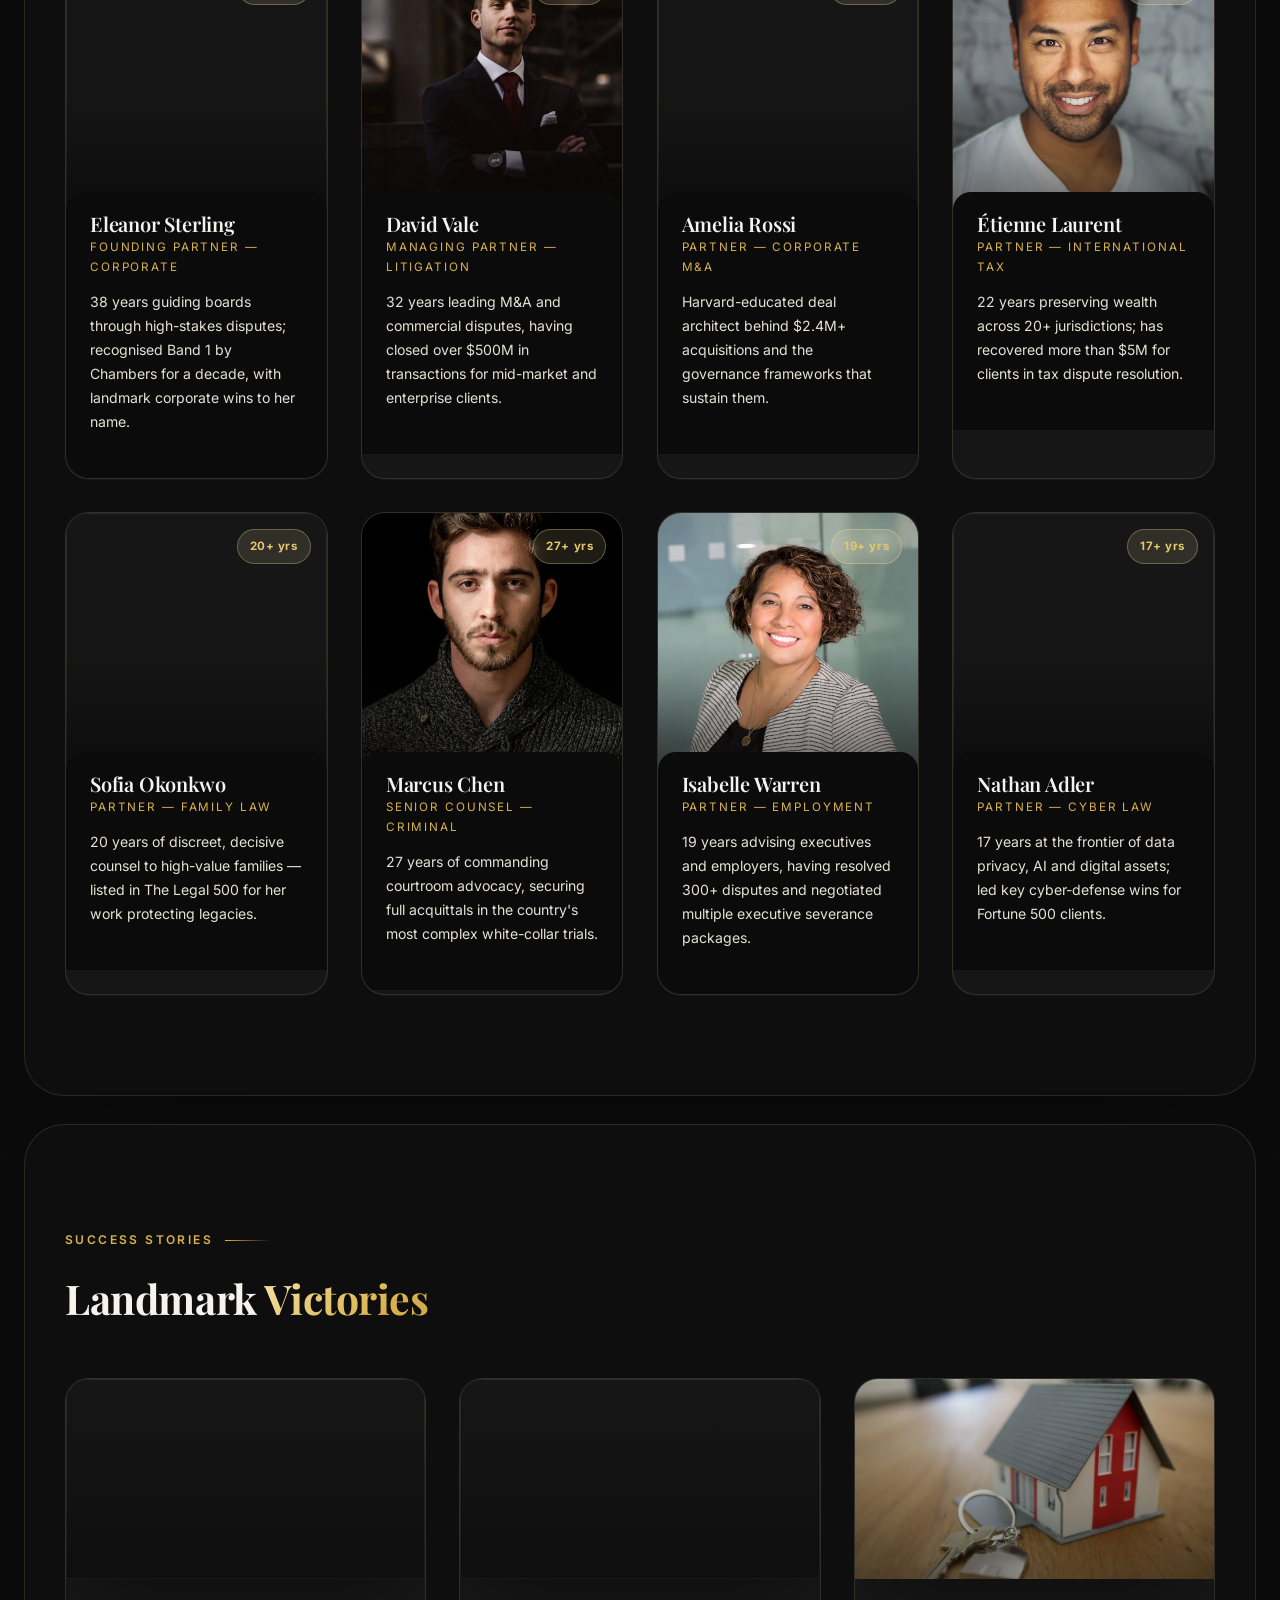
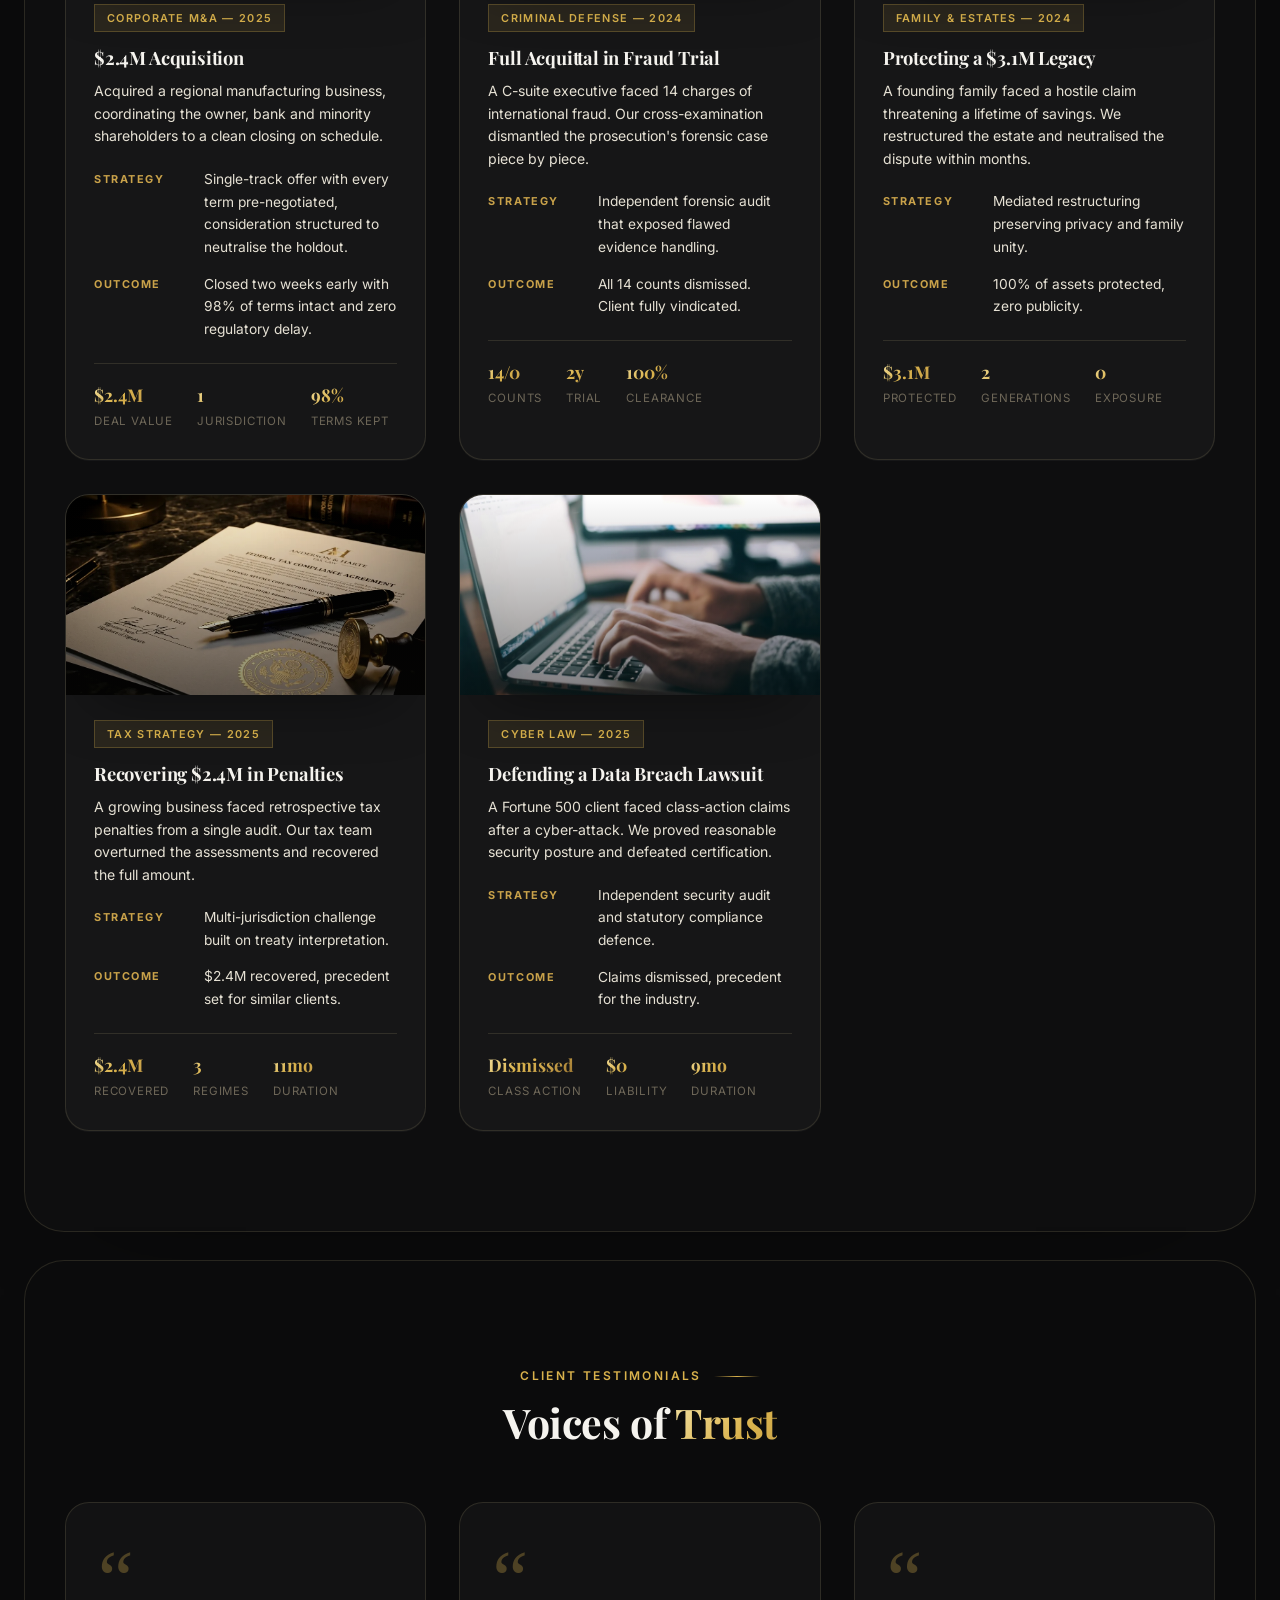
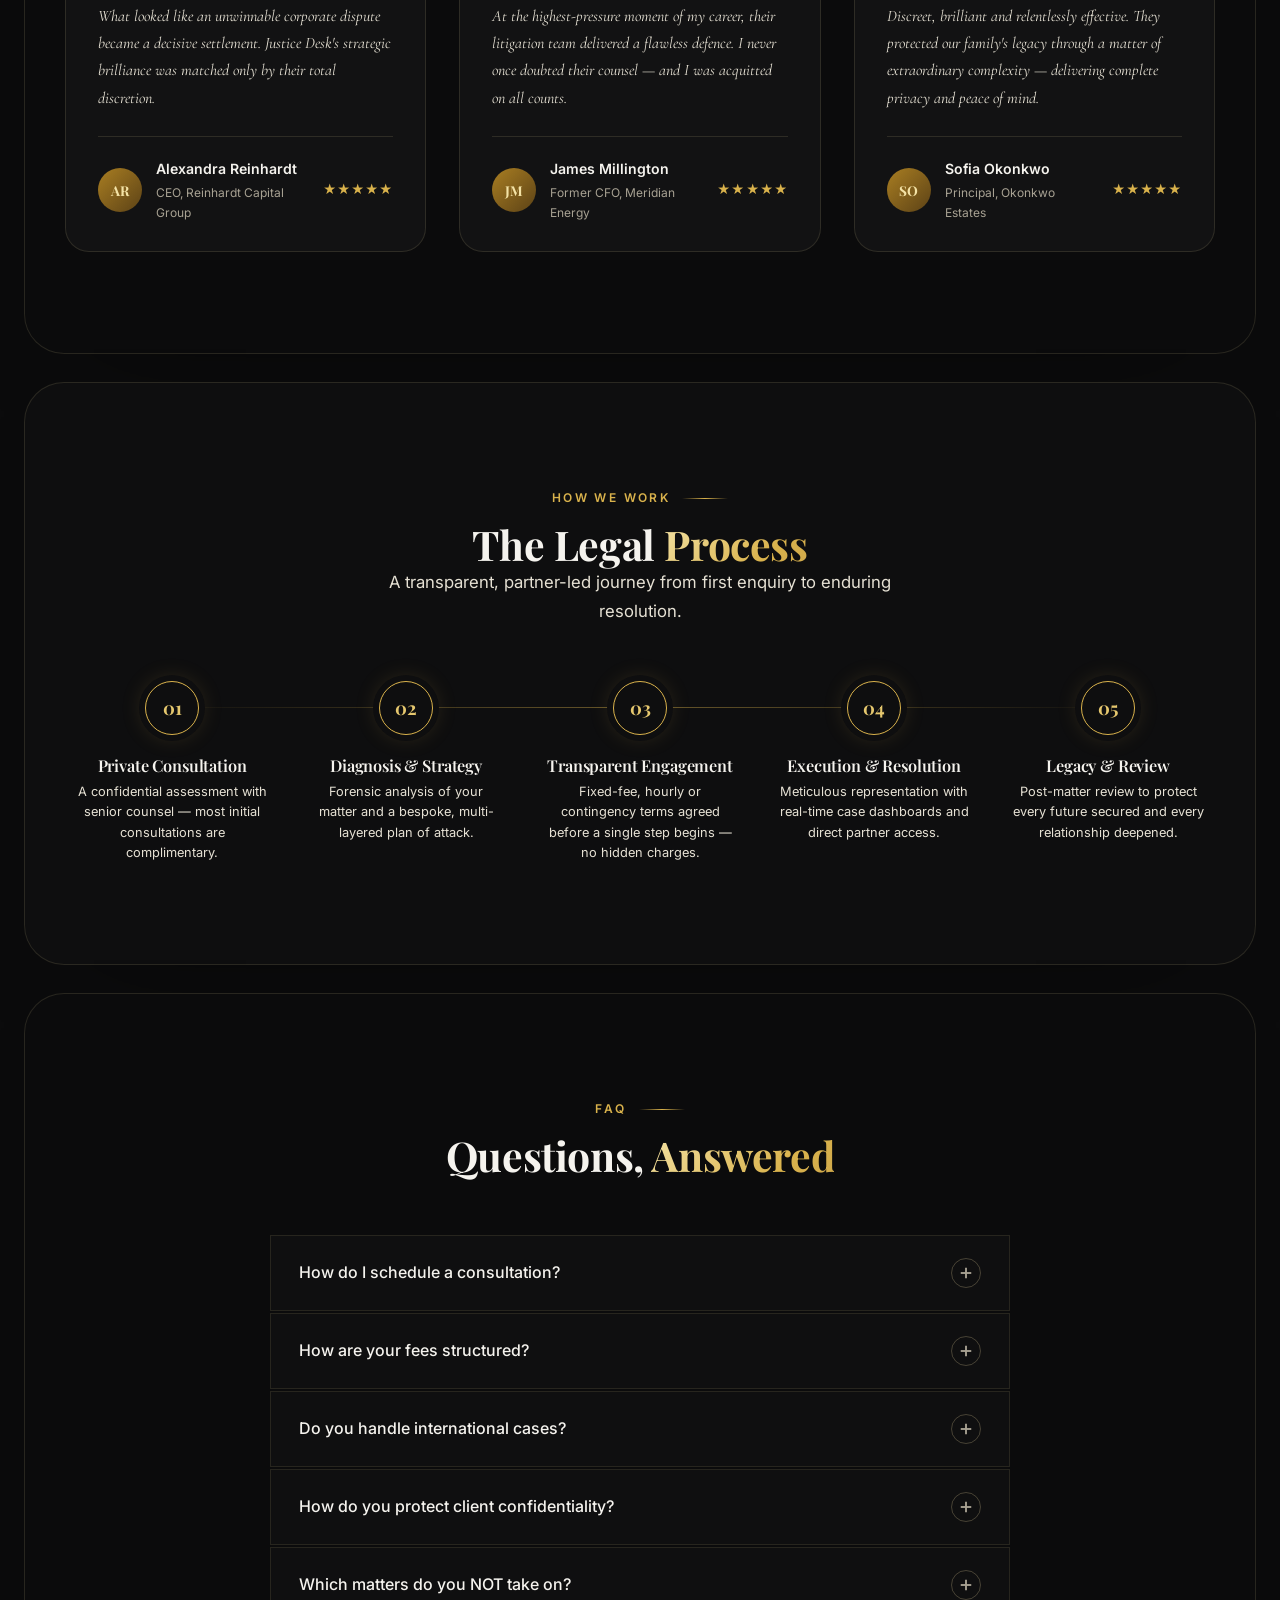
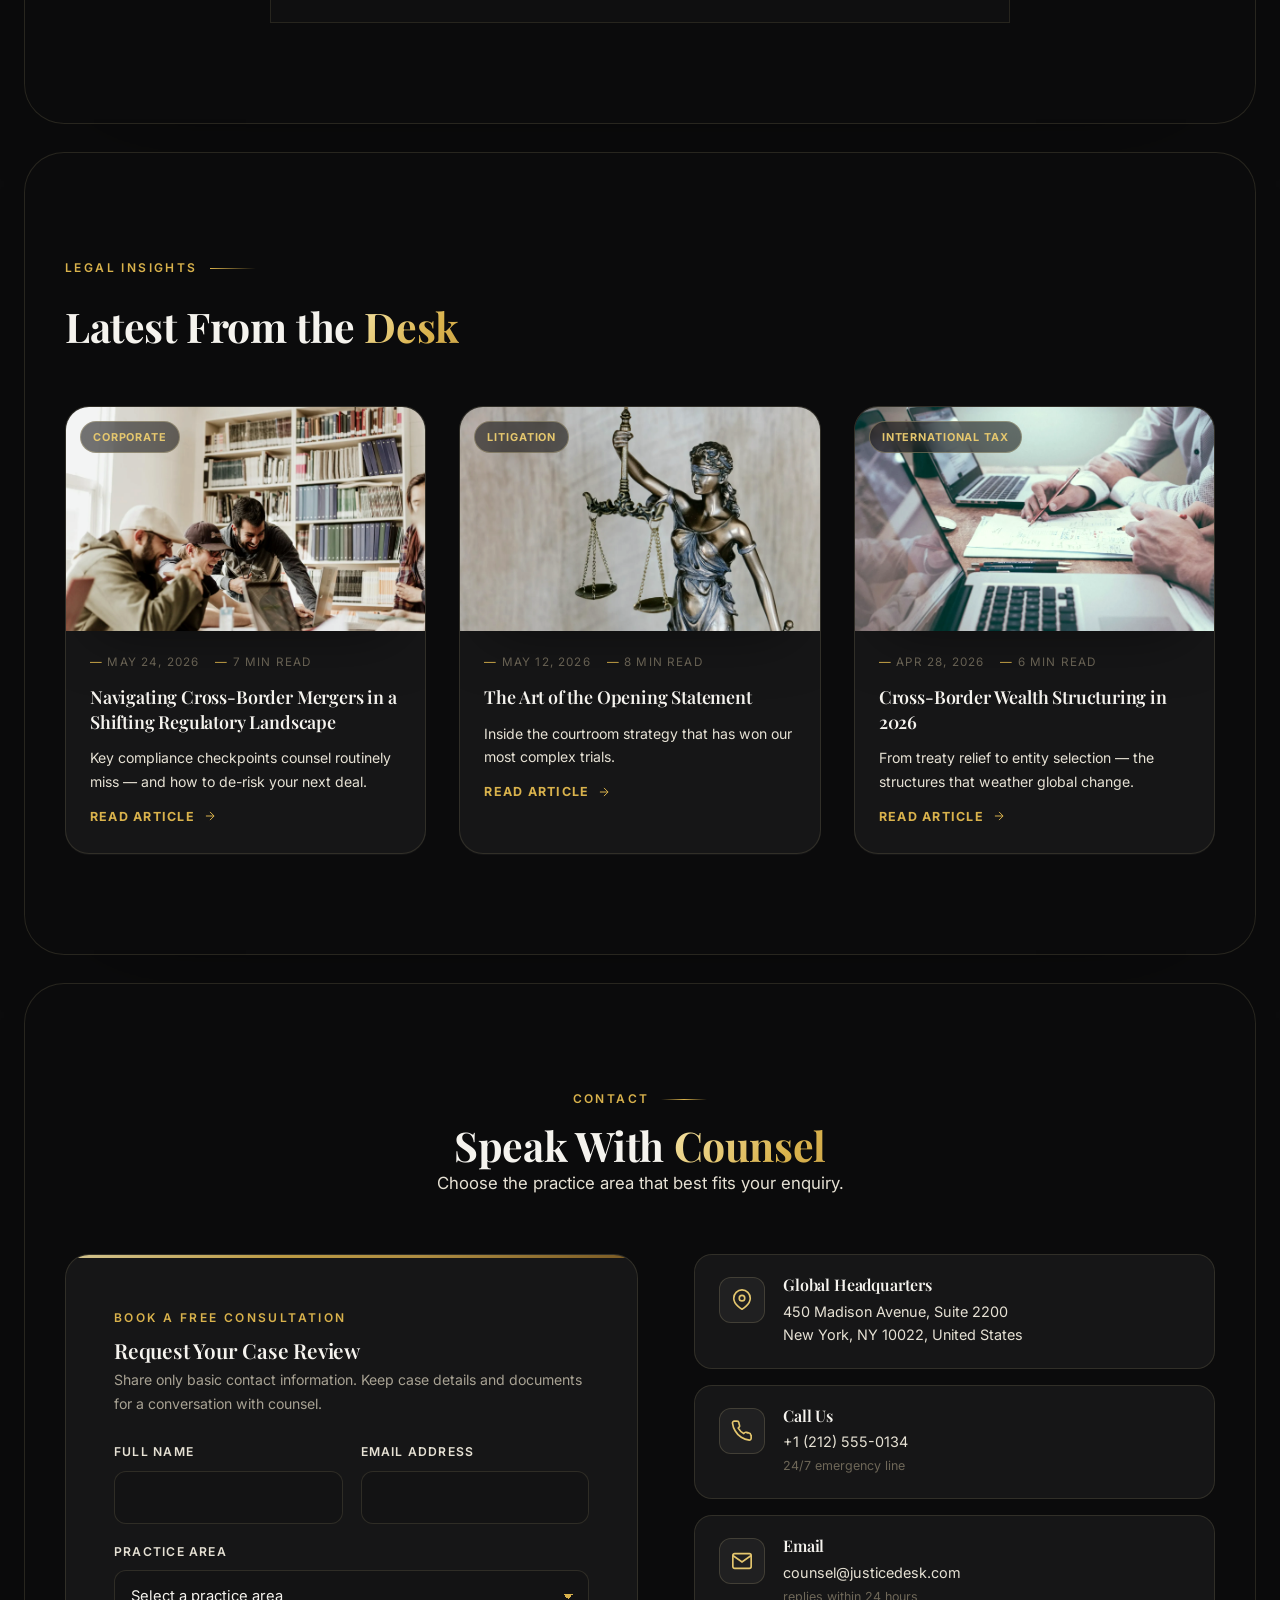
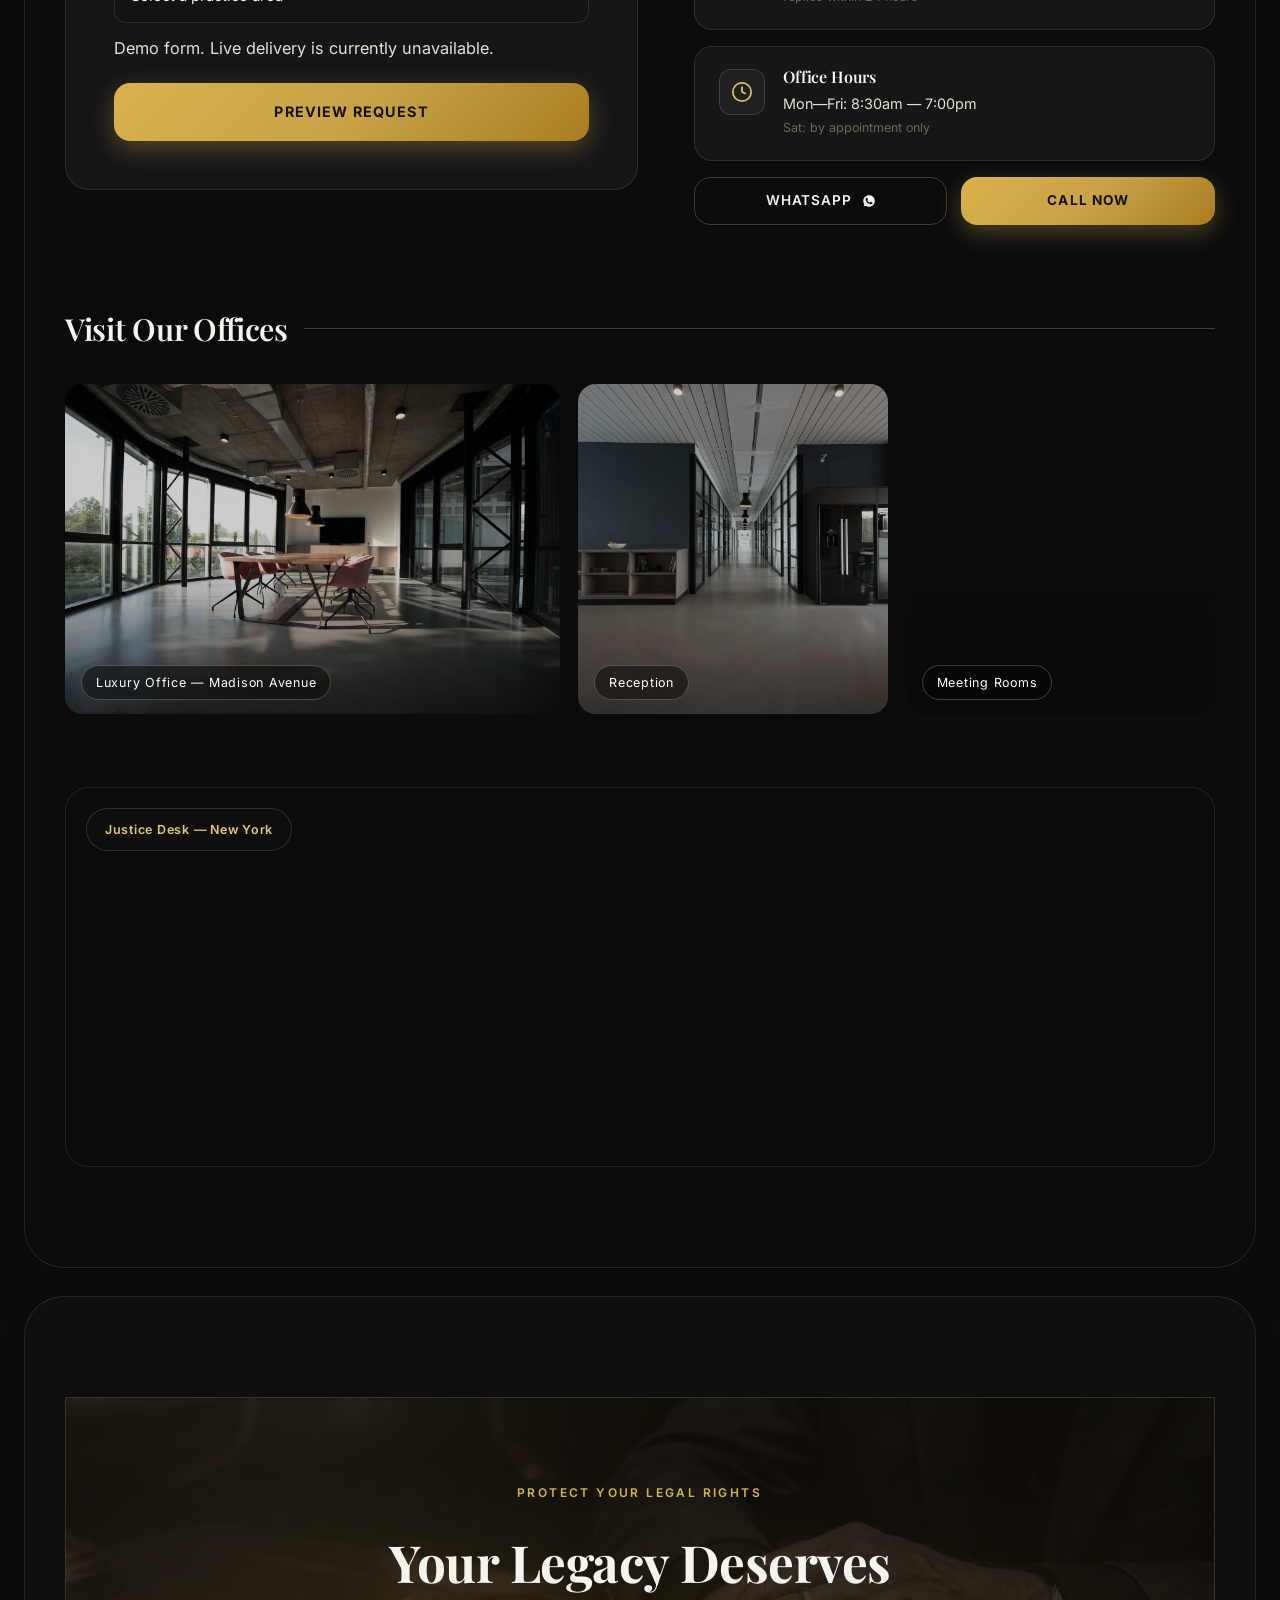
==== commit da43808c: "Redesign Justice Desk hero and consultation experience" ====
--- a/index.html
+++ b/index.html
@@ -42,6 +42,41 @@
     "priceRange": "$$$"
   }
   </script>
+  <style>
+    .hx-hero { isolation: isolate; overflow: hidden; min-height: 100svh; align-items: stretch; background: #12100d; }
+    .jd-hero-photo { position: absolute; z-index: -2; inset: 0 0 0 35%; }
+    .jd-hero-photo img { width: 100%; height: 100%; object-fit: cover; object-position: 57% 38%; }
+    .hx-hero::after { content: ""; position: absolute; z-index: -1; inset: 0; background: linear-gradient(90deg,#12100d 20%,#12100deb 39%,#12100d30 75%),linear-gradient(0deg,#12100d 0%,transparent 24%); pointer-events: none; }
+    .jd-hero-content { width: min(100%, 1320px); margin-inline: auto; padding: 110px clamp(24px, 6vw, 90px) 70px; color: #fff8ec; animation: jd-appear .35s ease-out both; }
+    .jd-hero-kicker { color: #ead195; text-transform: uppercase; letter-spacing: .15em; font-size: .78rem; }
+    .jd-hero-content h1 { font-family: var(--font-display); font-size: clamp(3rem, 7vw, 7.3rem); line-height: .98; letter-spacing: -.045em; margin: 20px 0; color: inherit; }
+    .jd-hero-content em { color: #efd397; }
+    .jd-hero-summary { max-width: 34ch; color: #f1e6d3; font-size: clamp(1rem, 1.35vw, 1.2rem); margin: 0 0 28px; }
+    .jd-hero-content .hx-btn { width: fit-content; animation: none; }
+    .jd-feature.pa2-card { grid-column: span 1; min-height: 300px; justify-content: end; background: linear-gradient(0deg,#16120ff5 7%,#16120f50 100%),var(--jd-photo) center 45% / cover; color: #fff5e8; }
+    .jd-feature .pa2-title,.jd-feature .pa2-desc { color: #fff5e8; }
+    .jd-feature .pa2-link { color: #f4d99c; }
+    .pa2-card .pa2-idx { display: none; }
+    .sv-team-photo img { object-position: center 32%; }
+    .jd-form-submit { width: 100%; justify-content: center; margin-top: 8px; }
+    .jd-form-status { min-height: 1.5em; margin: 12px 0; color: var(--text-muted); }
+    .jd-mobile-consult { display: none; }
+    @keyframes jd-appear { from { opacity: .55; transform: translateY(8px); } to { opacity: 1; transform: none; } }
+    @media (min-width: 1081px) {
+      .pa2-grid { grid-template-columns: repeat(4, minmax(0,1fr)); }
+      .jd-feature.pa2-card { grid-column: span 2; }
+    }
+    @media (max-width: 700px) {
+      .hx-hero { min-height: 90svh; justify-content: end; }
+      .jd-hero-photo { inset: 0; }
+      .jd-hero-photo img { object-position: 54% 25%; }
+      .hx-hero::after { background: linear-gradient(0deg,#12100d 5%,#12100de8 29%,#12100d32 75%,#12100d80); }
+      .jd-hero-content { padding: 100px 24px 76px; }
+      .jd-mobile-consult { position: fixed; z-index: 12; bottom: max(14px, env(safe-area-inset-bottom)); left: 16px; display: inline-flex; align-items: center; gap: 10px; border-radius: 999px; padding: 9px 14px; background: #efd397; color: #21190e; font-weight: 700; font-size: .85rem; }
+      .jd-mobile-consult[hidden], body:has(.sv-mobile-menu.open) .jd-mobile-consult { display: none; }
+    }
+    @media (prefers-reduced-motion: reduce) { .jd-hero-content { animation: none; } }
+  </style>
 </head>
 <body class="grain">
 
@@ -107,125 +142,17 @@
     <!-- ============ 1. CINEMATIC HERO ============ -->
     <section class="sv-hero hx-hero" id="top" aria-label="Hero">
       <!-- Ambient background (mesh gradient, gold glow, pattern, blobs, vignette) -->
-      <div class="hx-bg" aria-hidden="true">
-        <div class="hx-mesh"></div>
-        <div class="hx-glow hx-glow--one"></div>
-        <div class="hx-glow hx-glow--two"></div>
-        <div class="hx-blob hx-blob--one"></div>
-        <div class="hx-blob hx-blob--two"></div>
-        <div class="hx-pattern"></div>
-        <div class="hx-vignette"></div>
-      </div>
-      <!-- Soft gold particles (host for the existing canvas engine) -->
-      <div class="hx-particles" data-particles aria-hidden="true"></div>
-
-      <!-- Two-column inner -->
-      <div class="hx-inner">
-        <!-- ========== LEFT : Copy ========== -->
-        <div class="hx-left">
-          <!-- Premium badge -->
-          <p class="hx-badge" data-reveal="fade">
-            <svg viewBox="0 0 24 24" fill="none" stroke="currentColor" stroke-width="1.6"><path d="M12 22V8M5 12H2a10 10 0 0 0 20 0h-3"/><path d="M12 8c0-2.2-1.8-4-4-4S4 5.8 4 8"/><path d="M12 8c0-2.2 1.8-4 4-4s4 1.8 4 4"/></svg>
-            Trusted Legal Experts
-          </p>
-
-          <!-- Headline -->
-          <h1 class="sv-hero-title hx-title" data-hero-title>
-            <span class="mask-line"><span>Justice That Protects</span></span>
-            <span class="mask-line"><span><em class="sv-gold-italic">What Matters</em></span></span>
-            <span class="mask-line"><span><em class="sv-gold-italic">Most.</em></span></span>
-          </h1>
-
-          <!-- Description -->
-          <p class="hx-lead" data-reveal="up" style="--reveal-delay:.2s">
-            Trusted by 500+ clients and backed by a 98% success rate, Justice
-            Desk is the law firm leaders turn to when the stakes are highest.
-            Our attorneys combine strategic precision, absolute discretion and
-            an unwavering record of results.
-          </p>
-
-          <!-- CTA Buttons -->
-          <div class="hx-actions" data-reveal="up" style="--reveal-delay:.35s">
-            <a href="#contact" class="hx-btn hx-btn--gold">
-              Book a Free Consultation
-              <svg viewBox="0 0 24 24" fill="none" stroke="currentColor" stroke-width="2.4" width="15" height="15"><path d="M5 12h14M12 5l7 7-7 7"/></svg>
-            </a>
-            <a href="#practice" class="hx-btn hx-btn--glass">
-              Explore Practice Areas
-              <svg viewBox="0 0 24 24" fill="none" stroke="currentColor" stroke-width="2.4" width="15" height="15"><path d="M5 12h14M12 5l7 7-7 7"/></svg>
-            </a>
-          </div>
-
-          <!-- Trust indicators -->
-          <div class="hx-trust" data-reveal="up" style="--reveal-delay:.5s">
-            <div class="hx-trust-item hx-trust-item--rating">
-              <span class="hx-trust-stars" aria-hidden="true">★★★★★</span>
-              <span class="hx-trust-num">4.9<span class="hx-trust-sub">/5</span></span>
-              <span class="hx-trust-lbl">Client Rating</span>
-            </div>
-            <div class="hx-trust-item">
-              <span class="hx-trust-num"><span data-count="500">0</span><span class="hx-trust-sub">+</span></span>
-              <span class="hx-trust-lbl">Clients</span>
-            </div>
-            <div class="hx-trust-item">
-              <span class="hx-trust-num"><span data-count="98">0</span><span class="hx-trust-sub">%</span></span>
-              <span class="hx-trust-lbl">Success Rate</span>
-            </div>
-            <div class="hx-trust-item">
-              <span class="hx-trust-num"><span data-count="20">0</span><span class="hx-trust-sub">+</span></span>
-              <span class="hx-trust-lbl">Years Experience</span>
-            </div>
-          </div>
-        </div>
-
-        <!-- ========== RIGHT = Visual composition ========== -->
-        <div class="hx-right">
-          <div class="hx-visual" data-parallax="0.15">
-            <!-- rotating gold orbit ring -->
-            <div class="hx-ring hx-ring--outer" aria-hidden="true"></div>
-            <div class="hx-ring hx-ring--inner" aria-hidden="true"></div>
-
-            <!-- main legal office photo -->
-            <figure class="hx-photo">
-              <img src="assets/img/photos/hero-main.webp"
-                   srcset="assets/img/photos/hero-main-640.webp 640w, assets/img/photos/hero-main.webp 1024w"
-                   sizes="(max-width: 700px) 90vw, (max-width: 1200px) 48vw, 560px"
-                   alt="Attorney standing in a law library" fetchpriority="high" width="1024" height="1024">
-            </figure>
-
-            <!-- brand watermark -->
-            <span class="hx-watermark" aria-hidden="true">JUSTICE DESK</span>
-
-            <!-- floating glass card: rating -->
-            <div class="hx-card hx-card--rating">
-              <span class="hx-card-icon" aria-hidden="true">
-                <svg viewBox="0 0 24 24" fill="currentColor" width="20" height="20"><path d="M12 2l2.9 6.26L21.5 9.3l-4.75 4.4 1.12 6.55L12 17.35 6.13 20.25l1.12-6.55L2.5 9.3l6.6-1.04z"/></svg>
-              </span>
-              <div class="hx-card-meta">
-                <strong>4.9 / 5</strong>
-                <span>500+ Client Reviews</span>
-              </div>
-            </div>
-
-            <!-- floating glass card: success rate -->
-            <div class="hx-card hx-card--success">
-              <span class="hx-card-value"><span data-count="98">0</span>%</span>
-              <div class="hx-card-meta">
-                <strong>Case Success</strong>
-                <span>Across all practice groups</span>
-              </div>
-            </div>
-
-            <!-- floating portrait: young lawyer -->
-            <figure class="hx-card hx-card--portrait">
-              <img src="assets/img/photos/lawyer-1-thumb.webp" alt="" decoding="async" width="224" height="286">
-              <figcaption>
-                <strong>Eleanor Sterling</strong>
-                <span>Founding Partner</span>
-              </figcaption>
-            </figure>
-          </div>
-        </div>
+      <picture class="jd-hero-photo">
+        <img src="assets/img/photos/hero-main.webp"
+             srcset="assets/img/photos/hero-main-640.webp 640w, assets/img/photos/hero-main.webp 1024w"
+             sizes="(max-width: 700px) 100vw, 65vw" width="1024" height="1024"
+             fetchpriority="high" alt="">
+      </picture>
+      <div class="jd-hero-content">
+        <p class="jd-hero-kicker">Justice Desk · New York</p>
+        <h1>Clear counsel.<br><em>Decisive action.</em></h1>
+        <p class="jd-hero-summary">Legal counsel for businesses, individuals and families facing consequential decisions.</p>
+        <a href="#contact" class="hx-btn hx-btn--gold">Request a Consultation <span aria-hidden="true">→</span></a>
       </div>
     </section>
 
@@ -587,8 +514,7 @@
 
         <!-- Premium glass cards grid -->
         <div class="pa2-grid stagger" data-reveal>
-          <!-- 01 Corporate Law -->
-          <a class="pa2-card" href="practice-corporate-law.html" style="--i:0">
+          <a class="pa2-card jd-feature jd-feature--corporate" style="--jd-photo:url(assets/img/photos/pa-corporate.webp)" href="practice-corporate-law.html">
             <span class="pa2-idx">01</span>
             <span class="pa2-icon">
               <svg viewBox="0 0 24 24" fill="none" stroke="currentColor" stroke-width="1.5"><rect x="2" y="7" width="20" height="14" rx="2"/><path d="M16 7V5a2 2 0 0 0-2-2h-4a2 2 0 0 0-2 2v2"/><path d="M8 12h.01M12 12h.01M16 12h.01M8 16h.01M12 16h.01M16 16h.01"/></svg>
@@ -599,32 +525,7 @@
               <svg viewBox="0 0 24 24" fill="none" stroke="currentColor" stroke-width="2.2"><path d="M5 12h14M12 5l7 7-7 7"/></svg>
             </span>
           </a>
-          <!-- 02 Criminal Defense -->
-          <a class="pa2-card" href="#contact" style="--i:1">
-            <span class="pa2-idx">02</span>
-            <span class="pa2-icon">
-              <svg viewBox="0 0 24 24" fill="none" stroke="currentColor" stroke-width="1.5"><path d="M12 22s8-4 8-10V5l-8-3-8 3v7c0 6 8 10 8 10z"/><path d="M9 12l2 2 4-4"/></svg>
-            </span>
-            <h3 class="pa2-title">Criminal Defense</h3>
-            <p class="pa2-desc">For individuals under investigation — white-collar and fraud defense defended with forensic rigour and fierce advocacy.</p>
-            <span class="pa2-link">Learn More
-              <svg viewBox="0 0 24 24" fill="none" stroke="currentColor" stroke-width="2.4"><path d="M5 12h14M12 5l7 7-7 7"/></svg>
-            </span>
-          </a>
-          <!-- 03 Civil Litigation -->
-          <a class="pa2-card" href="#contact" style="--i:2">
-            <span class="pa2-idx">03</span>
-            <span class="pa2-icon">
-              <svg viewBox="0 0 24 24" fill="none" stroke="currentColor" stroke-width="1.5"><path d="M12 3v18M5 12H2a10 10 0 0 0 20 0h-3"/><path d="M6 3l6-2 6 2-6 5z"/></svg>
-            </span>
-            <h3 class="pa2-title">Civil Litigation</h3>
-            <p class="pa2-desc">For companies and individuals — commercial disputes, contract claims and arbitration pursued with precision and urgency.</p>
-            <span class="pa2-link">Learn More
-              <svg viewBox="0 0 24 24" fill="none" stroke="currentColor" stroke-width="2.4"><path d="M5 12h14M12 5l7 7-7 7"/></svg>
-            </span>
-          </a>
-          <!-- 04 Family Law -->
-          <a class="pa2-card" href="practice-family-law.html" style="--i:3">
+          <a class="pa2-card jd-feature jd-feature--family" style="--jd-photo:url(assets/img/photos/blog-estates.webp)" href="practice-family-law.html">
             <span class="pa2-idx">04</span>
             <span class="pa2-icon">
               <svg viewBox="0 0 24 24" fill="none" stroke="currentColor" stroke-width="1.5"><path d="M17 21v-2a4 4 0 0 0-4-4H5a4 4 0 0 0-4 4v2"/><circle cx="9" cy="7" r="4"/><path d="M23 21v-2a4 4 0 0 0-3-3.87"/><path d="M16 3.13a4 4 0 0 1 0 7.75"/></svg>
@@ -635,75 +536,103 @@
               <svg viewBox="0 0 24 24" fill="none" stroke="currentColor" stroke-width="2.4"><path d="M5 12h14M12 5l7 7-7 7"/></svg>
             </span>
           </a>
+          <!-- 01 Corporate Law -->
+
+          <!-- 02 Criminal Defense -->
+          <a class="pa2-card" href="#contact" data-consult-area="Criminal Defense" style="--i:1">
+            <span class="pa2-idx">02</span>
+            <span class="pa2-icon">
+              <svg viewBox="0 0 24 24" fill="none" stroke="currentColor" stroke-width="1.5"><path d="M12 22s8-4 8-10V5l-8-3-8 3v7c0 6 8 10 8 10z"/><path d="M9 12l2 2 4-4"/></svg>
+            </span>
+            <h3 class="pa2-title">Criminal Defense</h3>
+            <p class="pa2-desc">For individuals under investigation — white-collar and fraud defense defended with forensic rigour and fierce advocacy.</p>
+            <span class="pa2-link">Ask about this service
+              <svg viewBox="0 0 24 24" fill="none" stroke="currentColor" stroke-width="2.4"><path d="M5 12h14M12 5l7 7-7 7"/></svg>
+            </span>
+          </a>
+          <!-- 03 Civil Litigation -->
+          <a class="pa2-card" href="#contact" data-consult-area="Civil Litigation" style="--i:2">
+            <span class="pa2-idx">03</span>
+            <span class="pa2-icon">
+              <svg viewBox="0 0 24 24" fill="none" stroke="currentColor" stroke-width="1.5"><path d="M12 3v18M5 12H2a10 10 0 0 0 20 0h-3"/><path d="M6 3l6-2 6 2-6 5z"/></svg>
+            </span>
+            <h3 class="pa2-title">Civil Litigation</h3>
+            <p class="pa2-desc">For companies and individuals — commercial disputes, contract claims and arbitration pursued with precision and urgency.</p>
+            <span class="pa2-link">Ask about this service
+              <svg viewBox="0 0 24 24" fill="none" stroke="currentColor" stroke-width="2.4"><path d="M5 12h14M12 5l7 7-7 7"/></svg>
+            </span>
+          </a>
+          <!-- 04 Family Law -->
+
           <!-- 05 Real Estate Law -->
-          <a class="pa2-card" href="#contact" style="--i:4">
+          <a class="pa2-card" href="#contact" data-consult-area="Real Estate Law" style="--i:4">
             <span class="pa2-idx">05</span>
             <span class="pa2-icon">
               <svg viewBox="0 0 24 24" fill="none" stroke="currentColor" stroke-width="1.5"><path d="M3 11l9-8 9 8"/><path d="M5 10v10a1 1 0 0 0 1 1h12a1 1 0 0 0 1-1V10"/><path d="M10 21v-6h4v6"/></svg>
             </span>
             <h3 class="pa2-title">Real Estate Law</h3>
             <p class="pa2-desc">For developers, investors and owners — transactions, leasing and disputes closed cleanly with your assets secure.</p>
-            <span class="pa2-link">Learn More
+            <span class="pa2-link">Ask about this service
               <svg viewBox="0 0 24 24" fill="none" stroke="currentColor" stroke-width="2.4"><path d="M5 12h14M12 5l7 7-7 7"/></svg>
             </span>
           </a>
           <!-- 06 Immigration Law -->
-          <a class="pa2-card" href="#contact" style="--i:5">
+          <a class="pa2-card" href="#contact" data-consult-area="Immigration Law" style="--i:5">
             <span class="pa2-idx">06</span>
             <span class="pa2-icon">
               <svg viewBox="0 0 24 24" fill="none" stroke="currentColor" stroke-width="1.5"><circle cx="12" cy="12" r="10"/><path d="M2 12h20"/><path d="M12 2a15.3 15.3 0 0 1 4 10 15.3 15.3 0 0 1-4 10 15.3 15.3 0 0 1-4-10 15.3 15.3 0 0 1 4-10z"/></svg>
             </span>
             <h3 class="pa2-title">Immigration Law</h3>
             <p class="pa2-desc">For executives, founders and investors — visas, relocation and citizenship secured through proven procedures.</p>
-            <span class="pa2-link">Learn More
+            <span class="pa2-link">Ask about this service
               <svg viewBox="0 0 24 24" fill="none" stroke="currentColor" stroke-width="2.4"><path d="M5 12h14M12 5l7 7-7 7"/></svg>
             </span>
           </a>
           <!-- 07 Employment Law -->
-          <a class="pa2-card" href="#contact" style="--i:6">
+          <a class="pa2-card" href="#contact" data-consult-area="Employment Law" style="--i:6">
             <span class="pa2-idx">07</span>
             <span class="pa2-icon">
               <svg viewBox="0 0 24 24" fill="none" stroke="currentColor" stroke-width="1.5"><rect x="2" y="7" width="20" height="14" rx="2"/><path d="M16 7V5a2 2 0 0 0-2-2h-4a2 2 0 0 0-2 2v2"/><path d="M9 12h6M9 16h4"/></svg>
             </span>
             <h3 class="pa2-title">Employment Law</h3>
             <p class="pa2-desc">For executives and employers — contracts, disputes and compliance managed to protect careers and workplace culture.</p>
-            <span class="pa2-link">Learn More
+            <span class="pa2-link">Ask about this service
               <svg viewBox="0 0 24 24" fill="none" stroke="currentColor" stroke-width="2.4"><path d="M5 12h14M12 5l7 7-7 7"/></svg>
             </span>
           </a>
           <!-- 08 Tax Law -->
-          <a class="pa2-card" href="#contact" style="--i:7">
+          <a class="pa2-card" href="#contact" data-consult-area="Tax Law" style="--i:7">
             <span class="pa2-idx">08</span>
             <span class="pa2-icon">
               <svg viewBox="0 0 24 24" fill="none" stroke="currentColor" stroke-width="1.5"><path d="M15 4l-6 16"/><circle cx="8" cy="7" r="2.4"/><circle cx="16" cy="17" r="2.4"/></svg>
             </span>
             <h3 class="pa2-title">Tax Law</h3>
             <p class="pa2-desc">For corporations and families — international tax planning, transfer pricing and dispute resolution that preserves wealth.</p>
-            <span class="pa2-link">Learn More
+            <span class="pa2-link">Ask about this service
               <svg viewBox="0 0 24 24" fill="none" stroke="currentColor" stroke-width="2.4"><path d="M5 12h14M12 5l7 7-7 7"/></svg>
             </span>
           </a>
           <!-- 09 Cyber Law -->
-          <a class="pa2-card" href="#contact" style="--i:8">
+          <a class="pa2-card" href="#contact" data-consult-area="Cyber Law" style="--i:8">
             <span class="pa2-idx">09</span>
             <span class="pa2-icon">
               <svg viewBox="0 0 24 24" fill="none" stroke="currentColor" stroke-width="1.5"><path d="M12 22s8-4 8-10V5l-8-3-8 3v7c0 6 8 10 8 10z"/><rect x="9" y="9" width="6" height="6" rx="1"/><path d="M12 9V7M12 15v2"/></svg>
             </span>
             <h3 class="pa2-title">Cyber Law</h3>
             <p class="pa2-desc">For modern businesses — data privacy, cybersecurity, AI governance and digital assets defended against every threat.</p>
-            <span class="pa2-link">Learn More
+            <span class="pa2-link">Ask about this service
               <svg viewBox="0 0 24 24" fill="none" stroke="currentColor" stroke-width="2.4"><path d="M5 12h14M12 5l7 7-7 7"/></svg>
             </span>
           </a>
           <!-- 10 Constitutional Law -->
-          <a class="pa2-card" href="#contact" style="--i:9">
+          <a class="pa2-card" href="#contact" data-consult-area="Constitutional Law" style="--i:9">
             <span class="pa2-idx">10</span>
             <span class="pa2-icon">
               <svg viewBox="0 0 24 24" fill="none" stroke="currentColor" stroke-width="1.5"><path d="M7 3h10v4H7zM9 7v6a3 3 0 0 0 6 0V7"/><path d="M12 21v-5"/></svg>
             </span>
             <h3 class="pa2-title">Constitutional Law</h3>
             <p class="pa2-desc">For individuals and institutions — public law and constitutional rights advanced with authority and respect.</p>
-            <span class="pa2-link">Learn More
+            <span class="pa2-link">Ask about this service
               <svg viewBox="0 0 24 24" fill="none" stroke="currentColor" stroke-width="2.4"><path d="M5 12h14M12 5l7 7-7 7"/></svg>
             </span>
           </a>
@@ -746,10 +675,6 @@
               <h3>Eleanor Sterling</h3>
               <span class="sv-team-role">Founding Partner — Corporate</span>
               <p>38 years guiding boards through high-stakes disputes; recognised Band 1 by Chambers for a decade, with landmark corporate wins to her name.</p>
-              <div class="sv-team-social">
-                <a href="#" aria-label="LinkedIn"><svg viewBox="0 0 24 24" fill="none" stroke="currentColor" stroke-width="2" width="16" height="16"><path d="M16 8a6 6 0 0 1 6 6v7h-4v-7a2 2 0 0 0-2-2 2 2 0 0 0-2 2v7h-4V8h4v1.5A5.5 5.5 0 0 1 16 8z"/><rect x="2" y="9" width="4" height="12"/><circle cx="4" cy="4" r="2"/></svg></a>
-                <a href="#" aria-label="X"><svg viewBox="0 0 24 24" fill="none" stroke="currentColor" stroke-width="2" width="16" height="16"><path d="M18 6L6 18M6 6l12 12"/></svg></a>
-              </div>
             </div>
           </div>
           <div class="sv-team-card">
@@ -762,10 +687,6 @@
               <h3>David Vale</h3>
               <span class="sv-team-role">Managing Partner — Litigation</span>
               <p>32 years leading M&amp;A and commercial disputes, having closed over $500M in transactions for mid-market and enterprise clients.</p>
-              <div class="sv-team-social">
-                <a href="#" aria-label="LinkedIn"><svg viewBox="0 0 24 24" fill="none" stroke="currentColor" stroke-width="2" width="16" height="16"><path d="M16 8a6 6 0 0 1 6 6v7h-4v-7a2 2 0 0 0-2-2 2 2 0 0 0-2 2v7h-4V8h4v1.5A5.5 5.5 0 0 1 16 8z"/><rect x="2" y="9" width="4" height="12"/><circle cx="4" cy="4" r="2"/></svg></a>
-                <a href="#" aria-label="X"><svg viewBox="0 0 24 24" fill="none" stroke="currentColor" stroke-width="2" width="16" height="16"><path d="M18 6L6 18M6 6l12 12"/></svg></a>
-              </div>
             </div>
           </div>
           <div class="sv-team-card">
@@ -778,10 +699,6 @@
               <h3>Amelia Rossi</h3>
               <span class="sv-team-role">Partner — Corporate M&amp;A</span>
               <p>Harvard-educated deal architect behind $2.4M+ acquisitions and the governance frameworks that sustain them.</p>
-              <div class="sv-team-social">
-                <a href="#" aria-label="LinkedIn"><svg viewBox="0 0 24 24" fill="none" stroke="currentColor" stroke-width="2" width="16" height="16"><path d="M16 8a6 6 0 0 1 6 6v7h-4v-7a2 2 0 0 0-2-2 2 2 0 0 0-2 2v7h-4V8h4v1.5A5.5 5.5 0 0 1 16 8z"/><rect x="2" y="9" width="4" height="12"/><circle cx="4" cy="4" r="2"/></svg></a>
-                <a href="#" aria-label="X"><svg viewBox="0 0 24 24" fill="none" stroke="currentColor" stroke-width="2" width="16" height="16"><path d="M18 6L6 18M6 6l12 12"/></svg></a>
-              </div>
             </div>
           </div>
           <div class="sv-team-card">
@@ -794,10 +711,6 @@
               <h3>Étienne Laurent</h3>
               <span class="sv-team-role">Partner — International Tax</span>
               <p>22 years preserving wealth across 20+ jurisdictions; has recovered more than $5M for clients in tax dispute resolution.</p>
-              <div class="sv-team-social">
-                <a href="#" aria-label="LinkedIn"><svg viewBox="0 0 24 24" fill="none" stroke="currentColor" stroke-width="2" width="16" height="16"><path d="M16 8a6 6 0 0 1 6 6v7h-4v-7a2 2 0 0 0-2-2 2 2 0 0 0-2 2v7h-4V8h4v1.5A5.5 5.5 0 0 1 16 8z"/><rect x="2" y="9" width="4" height="12"/><circle cx="4" cy="4" r="2"/></svg></a>
-                <a href="#" aria-label="X"><svg viewBox="0 0 24 24" fill="none" stroke="currentColor" stroke-width="2" width="16" height="16"><path d="M18 6L6 18M6 6l12 12"/></svg></a>
-              </div>
             </div>
           </div>
           <div class="sv-team-card">
@@ -810,10 +723,6 @@
               <h3>Sofia Okonkwo</h3>
               <span class="sv-team-role">Partner — Family Law</span>
               <p>20 years of discreet, decisive counsel to high-value families — listed in The Legal 500 for her work protecting legacies.</p>
-              <div class="sv-team-social">
-                <a href="#" aria-label="LinkedIn"><svg viewBox="0 0 24 24" fill="none" stroke="currentColor" stroke-width="2" width="16" height="16"><path d="M16 8a6 6 0 0 1 6 6v7h-4v-7a2 2 0 0 0-2-2 2 2 0 0 0-2 2v7h-4V8h4v1.5A5.5 5.5 0 0 1 16 8z"/><rect x="2" y="9" width="4" height="12"/><circle cx="4" cy="4" r="2"/></svg></a>
-                <a href="#" aria-label="X"><svg viewBox="0 0 24 24" fill="none" stroke="currentColor" stroke-width="2" width="16" height="16"><path d="M18 6L6 18M6 6l12 12"/></svg></a>
-              </div>
             </div>
           </div>
           <div class="sv-team-card">
@@ -826,10 +735,6 @@
               <h3>Marcus Chen</h3>
               <span class="sv-team-role">Senior Counsel — Criminal</span>
               <p>27 years of commanding courtroom advocacy, securing full acquittals in the country's most complex white-collar trials.</p>
-              <div class="sv-team-social">
-                <a href="#" aria-label="LinkedIn"><svg viewBox="0 0 24 24" fill="none" stroke="currentColor" stroke-width="2" width="16" height="16"><path d="M16 8a6 6 0 0 1 6 6v7h-4v-7a2 2 0 0 0-2-2 2 2 0 0 0-2 2v7h-4V8h4v1.5A5.5 5.5 0 0 1 16 8z"/><rect x="2" y="9" width="4" height="12"/><circle cx="4" cy="4" r="2"/></svg></a>
-                <a href="#" aria-label="X"><svg viewBox="0 0 24 24" fill="none" stroke="currentColor" stroke-width="2" width="16" height="16"><path d="M18 6L6 18M6 6l12 12"/></svg></a>
-              </div>
             </div>
           </div>
           <div class="sv-team-card">
@@ -842,10 +747,6 @@
               <h3>Isabelle Warren</h3>
               <span class="sv-team-role">Partner — Employment</span>
               <p>19 years advising executives and employers, having resolved 300+ disputes and negotiated multiple executive severance packages.</p>
-              <div class="sv-team-social">
-                <a href="#" aria-label="LinkedIn"><svg viewBox="0 0 24 24" fill="none" stroke="currentColor" stroke-width="2" width="16" height="16"><path d="M16 8a6 6 0 0 1 6 6v7h-4v-7a2 2 0 0 0-2-2 2 2 0 0 0-2 2v7h-4V8h4v1.5A5.5 5.5 0 0 1 16 8z"/><rect x="2" y="9" width="4" height="12"/><circle cx="4" cy="4" r="2"/></svg></a>
-                <a href="#" aria-label="X"><svg viewBox="0 0 24 24" fill="none" stroke="currentColor" stroke-width="2" width="16" height="16"><path d="M18 6L6 18M6 6l12 12"/></svg></a>
-              </div>
             </div>
           </div>
           <div class="sv-team-card">
@@ -858,10 +759,6 @@
               <h3>Nathan Adler</h3>
               <span class="sv-team-role">Partner — Cyber Law</span>
               <p>17 years at the frontier of data privacy, AI and digital assets; led key cyber-defense wins for Fortune 500 clients.</p>
-              <div class="sv-team-social">
-                <a href="#" aria-label="LinkedIn"><svg viewBox="0 0 24 24" fill="none" stroke="currentColor" stroke-width="2" width="16" height="16"><path d="M16 8a6 6 0 0 1 6 6v7h-4v-7a2 2 0 0 0-2-2 2 2 0 0 0-2 2v7h-4V8h4v1.5A5.5 5.5 0 0 1 16 8z"/><rect x="2" y="9" width="4" height="12"/><circle cx="4" cy="4" r="2"/></svg></a>
-                <a href="#" aria-label="X"><svg viewBox="0 0 24 24" fill="none" stroke="currentColor" stroke-width="2" width="16" height="16"><path d="M18 6L6 18M6 6l12 12"/></svg></a>
-              </div>
             </div>
           </div>
         </div>
@@ -1201,7 +1098,7 @@
         <div class="sv-section-head-simple center" data-reveal="up">
           <span class="sv-eyebrow">Contact</span>
           <h2 id="contact-heading" class="sv-h2">Speak With <span class="sv-gold-text">Counsel</span></h2>
-          <p class="sv-lead" data-reveal="up" style="--reveal-delay:.1s">Protect your legal rights today. Tell us about your matter in confidence — a senior partner responds within 24 hours.</p>
+          <p class="sv-lead" data-reveal="up" style="--reveal-delay:.1s">Choose the practice area that best fits your enquiry.</p>
         </div>
 
         <div class="sv-contact-grid">
@@ -1209,31 +1106,26 @@
           <div class="sv-form-card" data-reveal="left">
             <span class="sv-eyebrow" style="margin-bottom:12px">Book a Free Consultation</span>
             <h3 style="font-family:var(--font-display);font-size:1.3rem;color:var(--text);margin:0 0 6px">Request Your Case Review</h3>
-            <p style="font-size:.88rem;margin:0 0 26px;color:var(--text-muted)">Every enquiry is protected by strict attorney-client privilege. A senior partner reviews your matter personally and responds within 24 hours.</p>
-            <form data-form novalidate>
+            <p style="font-size:.88rem;margin:0 0 26px;color:var(--text-muted)">Share only basic contact information. Keep case details and documents for a conversation with counsel.</p>
+            <form id="consultation-form" method="post" data-endpoint="">
               <div class="sv-form-grid">
                 <div class="sv-form-field">
-                  <label class="sv-form-label" for="c-name">Full Name</label>
-                  <input class="sv-form-input" id="c-name" type="text" placeholder="Your full name" required>
-                  <span class="sv-form-error">Please enter your name.</span>
+                  <label class="sv-form-label" for="c-name">Full name</label>
+                  <input class="sv-form-input" id="c-name" name="name" autocomplete="name" maxlength="100" required>
                 </div>
                 <div class="sv-form-field">
-                  <label class="sv-form-label" for="c-email">Email Address</label>
-                  <input class="sv-form-input" id="c-email" type="email" placeholder="you@example.com" required>
-                  <span class="sv-form-error">Please enter a valid email.</span>
+                  <label class="sv-form-label" for="c-email">Email address</label>
+                  <input class="sv-form-input" id="c-email" name="email" type="email" autocomplete="email" maxlength="254" required>
                 </div>
-                <div class="sv-form-field">
-                  <label class="sv-form-label" for="c-phone">Phone</label>
-                  <input class="sv-form-input" id="c-phone" type="tel" placeholder="+1 (555) 000-0000">
-                </div>
-                <div class="sv-form-field">
-                  <label class="sv-form-label" for="c-area">Practice Area</label>
-                  <select class="sv-form-select" id="c-area">
+                <div class="sv-form-field full">
+                  <label class="sv-form-label" for="c-area">Practice area</label>
+                  <select class="sv-form-select" id="c-area" name="practiceArea" required>
+                    <option value="">Select a practice area</option>
                     <option>Corporate Law</option>
                     <option>Civil Litigation</option>
                     <option>Criminal Defense</option>
                     <option>Family Law</option>
-                    <option>Property Law</option>
+                    <option>Real Estate Law</option>
                     <option>Tax Law</option>
                     <option>Immigration Law</option>
                     <option>Cyber Law</option>
@@ -1242,20 +1134,9 @@
                     <option>Other / Unsure</option>
                   </select>
                 </div>
-                <div class="sv-form-field full">
-                  <label class="sv-form-label" for="c-msg">Your Message</label>
-                  <textarea class="sv-form-textarea" id="c-msg" placeholder="Briefly describe your matter..." required></textarea>
-                  <span class="sv-form-error">Please describe your matter.</span>
-                </div>
-              </div>
-              <div class="sv-form-success" role="status">
-                <svg viewBox="0 0 24 24" fill="none" stroke="currentColor" stroke-width="2" width="22" height="22" style="flex-shrink:0"><path d="M20 6L9 17l-5-5"/></svg>
-                Thank you. A senior partner will contact you within 24 hours.
-              </div>
-              <button class="sv-btn-primary sv-btn-lg" type="submit" style="width:100%;justify-content:center;margin-top:6px">
-                Request Legal Advice
-                <svg viewBox="0 0 24 24" fill="none" stroke="currentColor" stroke-width="2.5" width="14" height="14"><path d="M5 12h14M12 5l7 7-7 7"/></svg>
-              </button>
+              </div>
+              <p class="jd-form-status" id="consultation-status" role="status">Demo form. Live delivery is currently unavailable.</p>
+              <button class="sv-btn-primary sv-btn-lg jd-form-submit" type="submit" disabled>Preview request</button>
             </form>
           </div>
 
@@ -1351,6 +1232,7 @@
     </section>
 
   </main>
+  <a class="jd-mobile-consult" href="#contact">Consultation <span aria-hidden="true">↗</span></a>
 
   <!-- ============ 13. FOOTER ============ -->
   <footer class="sv-footer" role="contentinfo">
@@ -1443,5 +1325,53 @@
 
   <script src="js/main.js" defer></script>
   <script src="js/home.js" defer></script>
+  <script>
+    (() => {
+      const form = document.getElementById('consultation-form');
+      const status = document.getElementById('consultation-status');
+      const button = form.querySelector('button[type="submit"]');
+      const area = form.elements.practiceArea;
+      const endpoint = form.dataset.endpoint;
+      button.disabled = false;
+      if (endpoint) {
+        button.textContent = 'Send consultation request';
+        status.textContent = '';
+      }
+
+      document.querySelectorAll('[data-consult-area]').forEach(link => {
+        link.addEventListener('click', () => { area.value = link.dataset.consultArea; });
+      });
+
+      const shortcut = document.querySelector('.jd-mobile-consult');
+      const contact = document.getElementById('contact');
+      new IntersectionObserver(([entry]) => {
+        shortcut.hidden = entry.isIntersecting;
+      }).observe(contact);
+
+      form.addEventListener('submit', async event => {
+        event.preventDefault();
+        if (!endpoint) {
+          status.textContent = 'Preview complete. Your request was not sent.';
+          return;
+        }
+        button.disabled = true;
+        status.textContent = 'Sending your request…';
+        try {
+          const response = await fetch(endpoint, {
+            method: 'POST',
+            headers: { 'Content-Type': 'application/json' },
+            body: JSON.stringify(Object.fromEntries(new FormData(form)))
+          });
+          if (!response.ok) throw new Error('Request failed');
+          form.reset();
+          status.textContent = 'Your consultation request was received.';
+        } catch {
+          status.textContent = 'Your request could not be sent. Please try again.';
+        } finally {
+          button.disabled = false;
+        }
+      });
+    })();
+  </script>
 </body>
 </html>
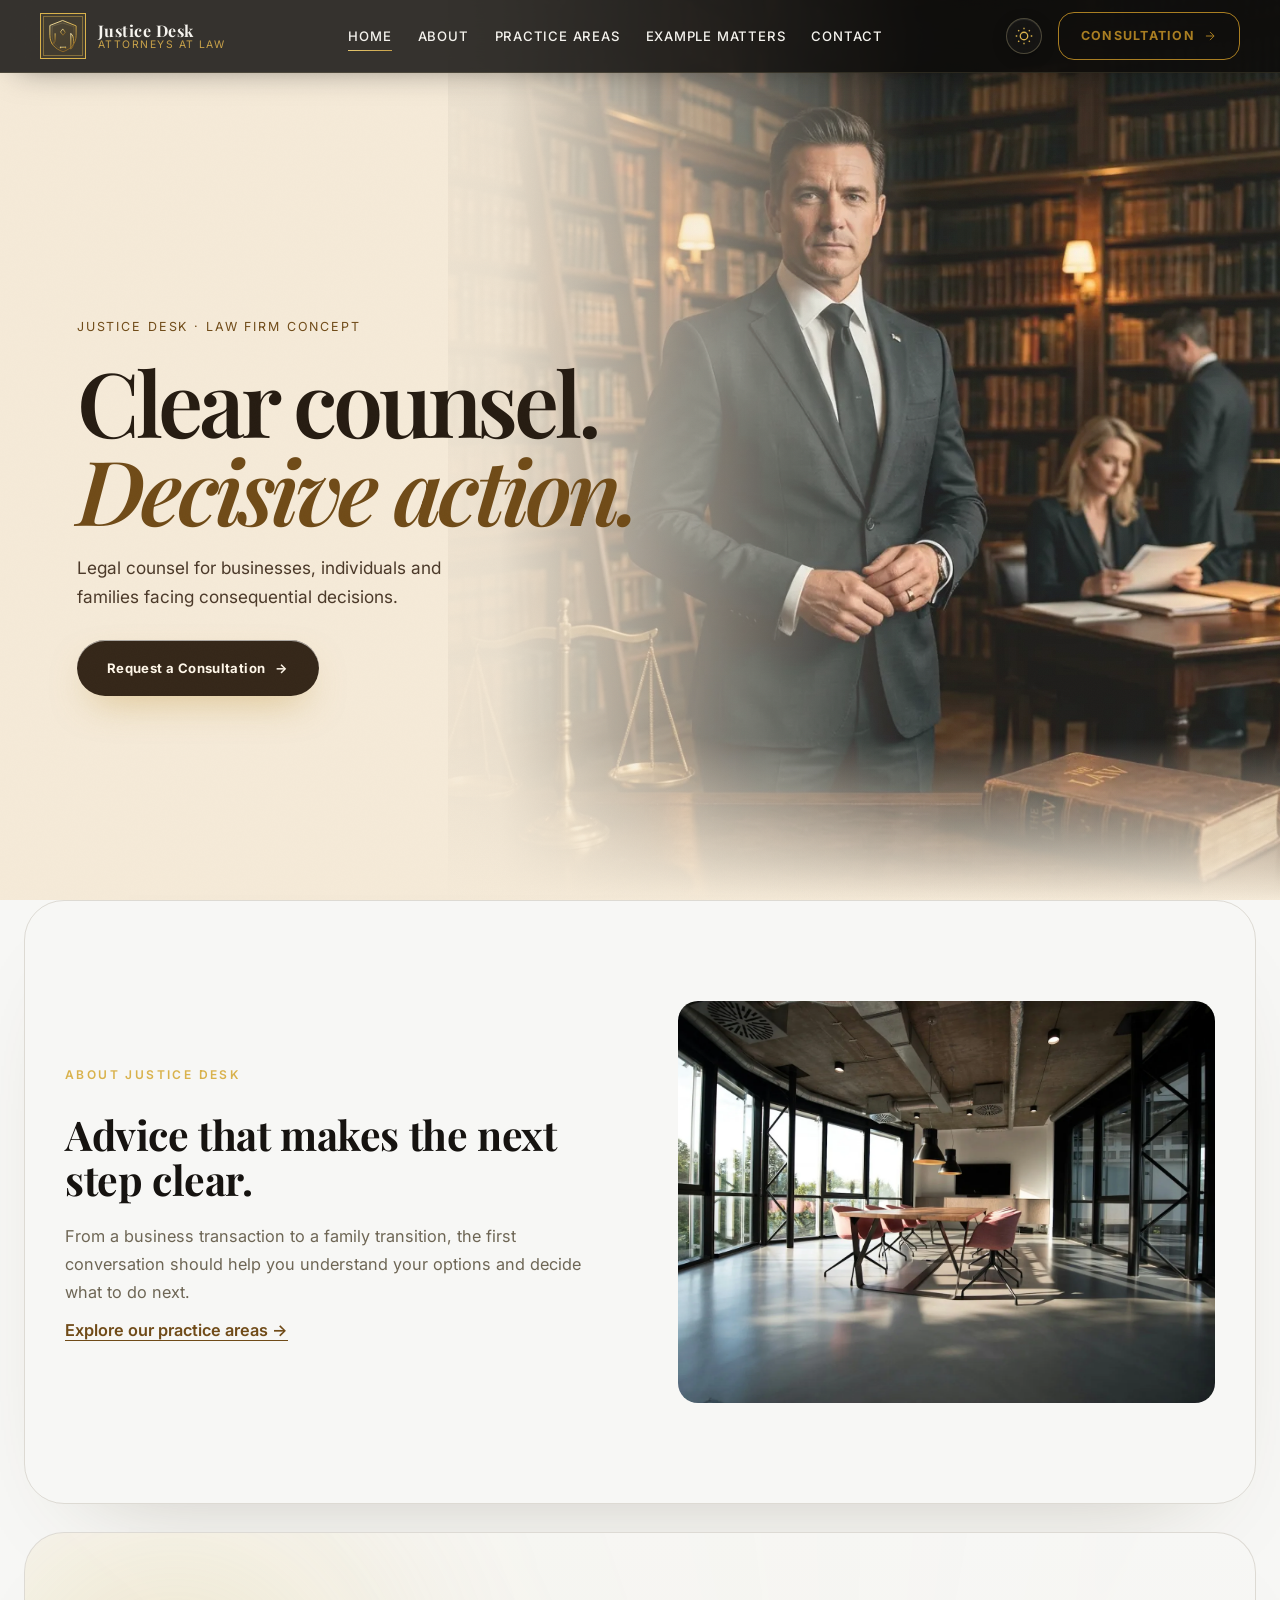
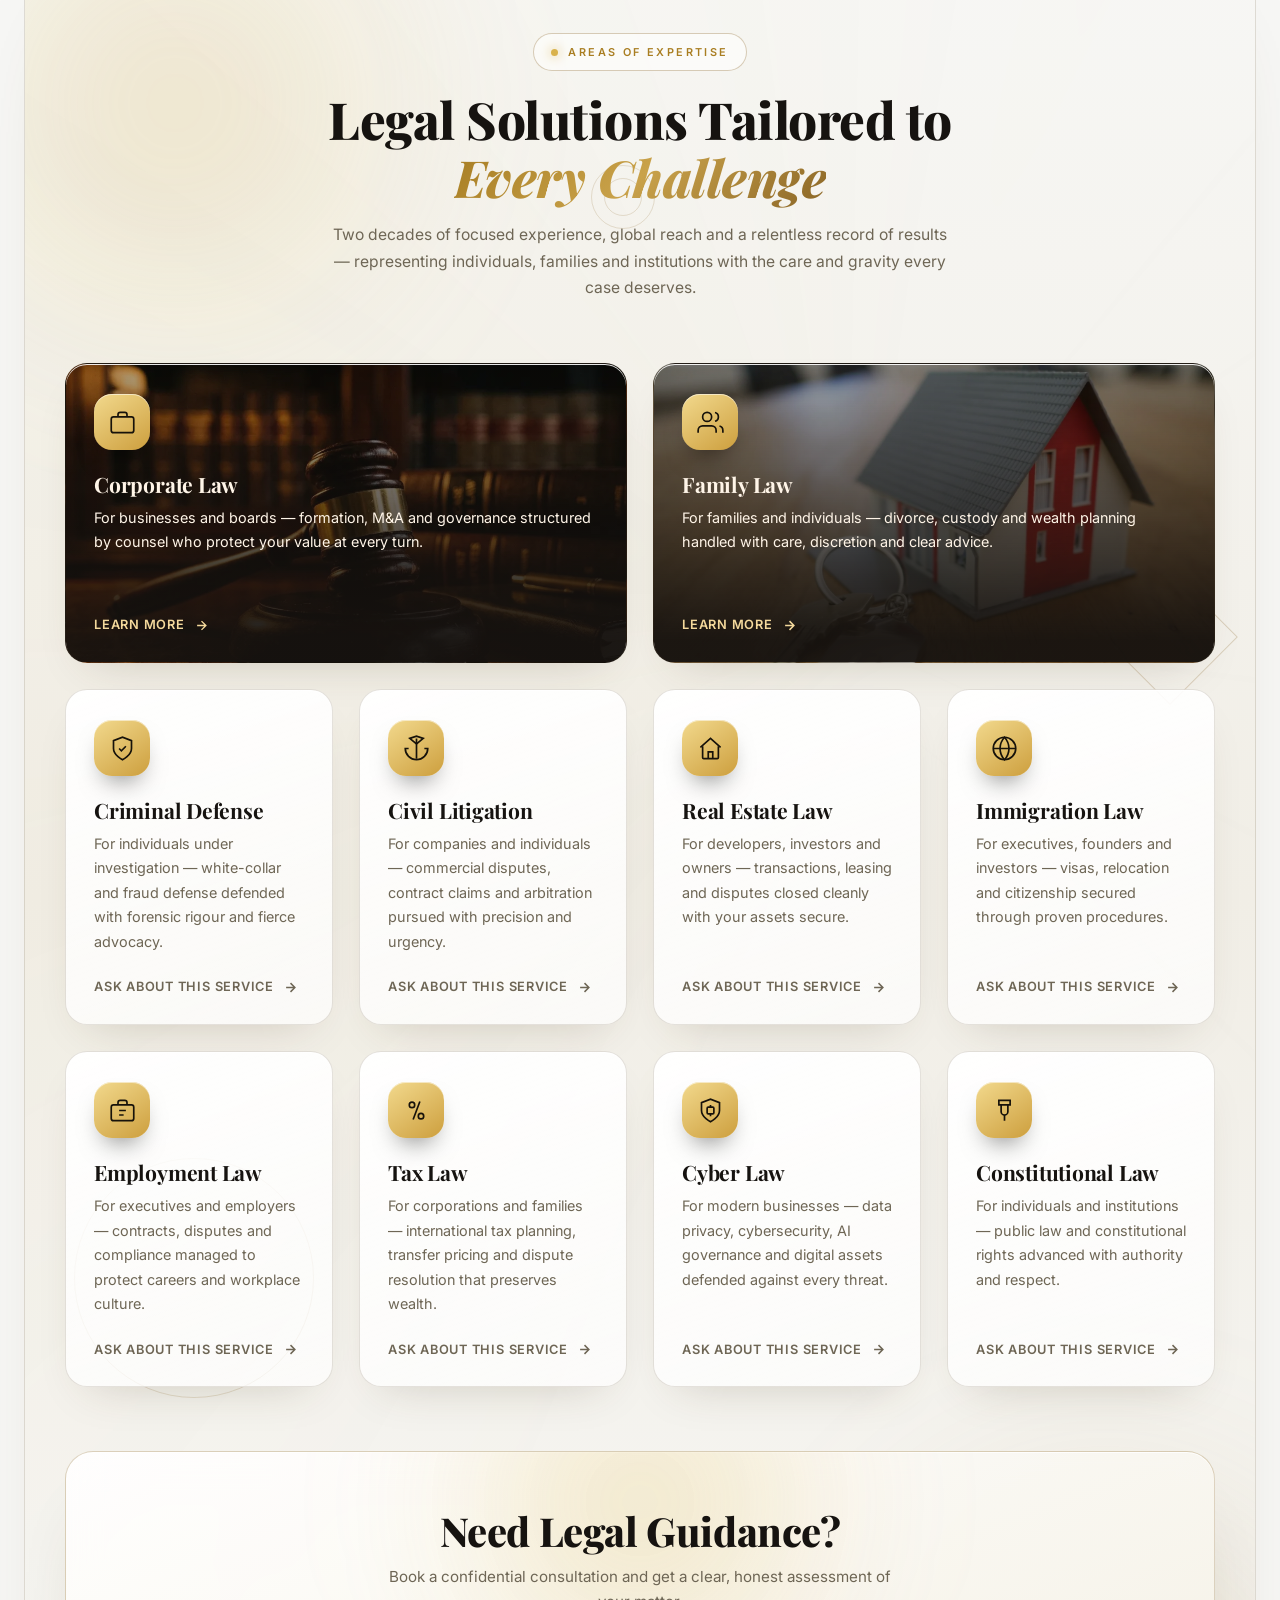
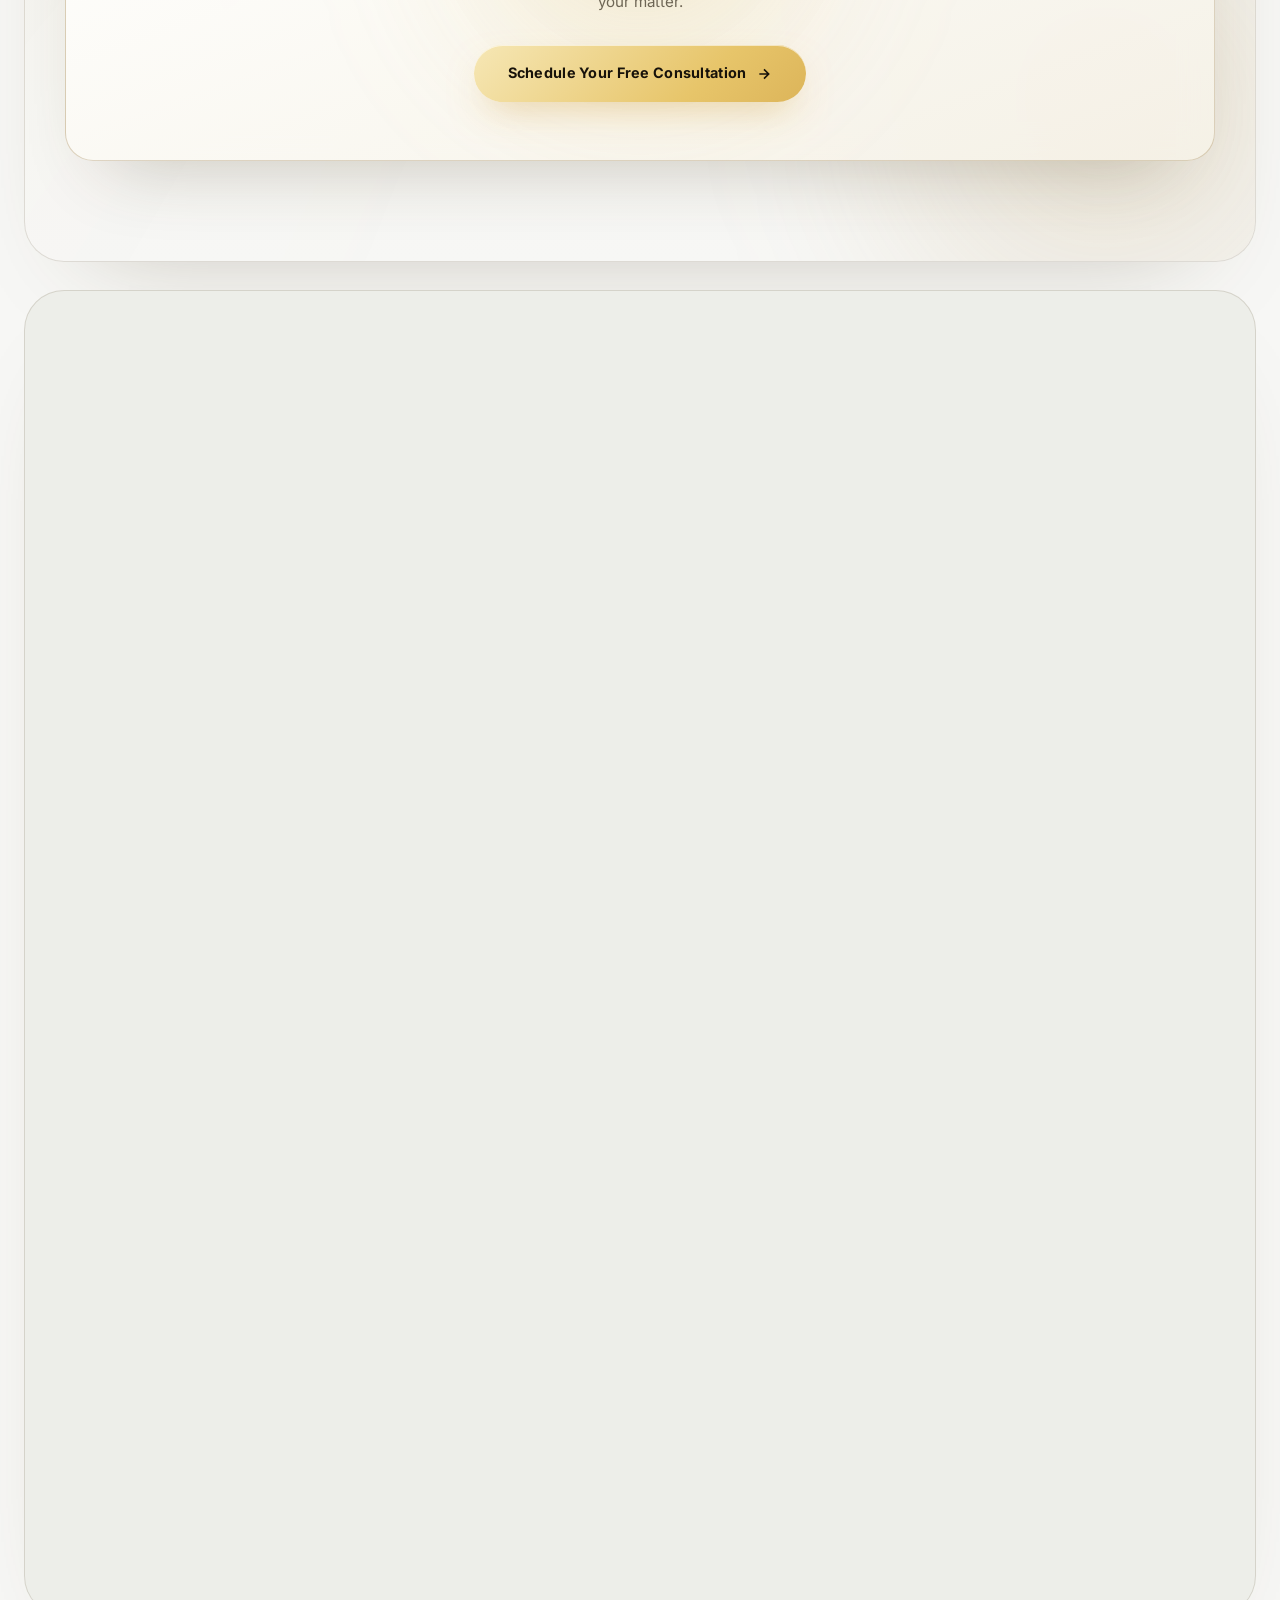
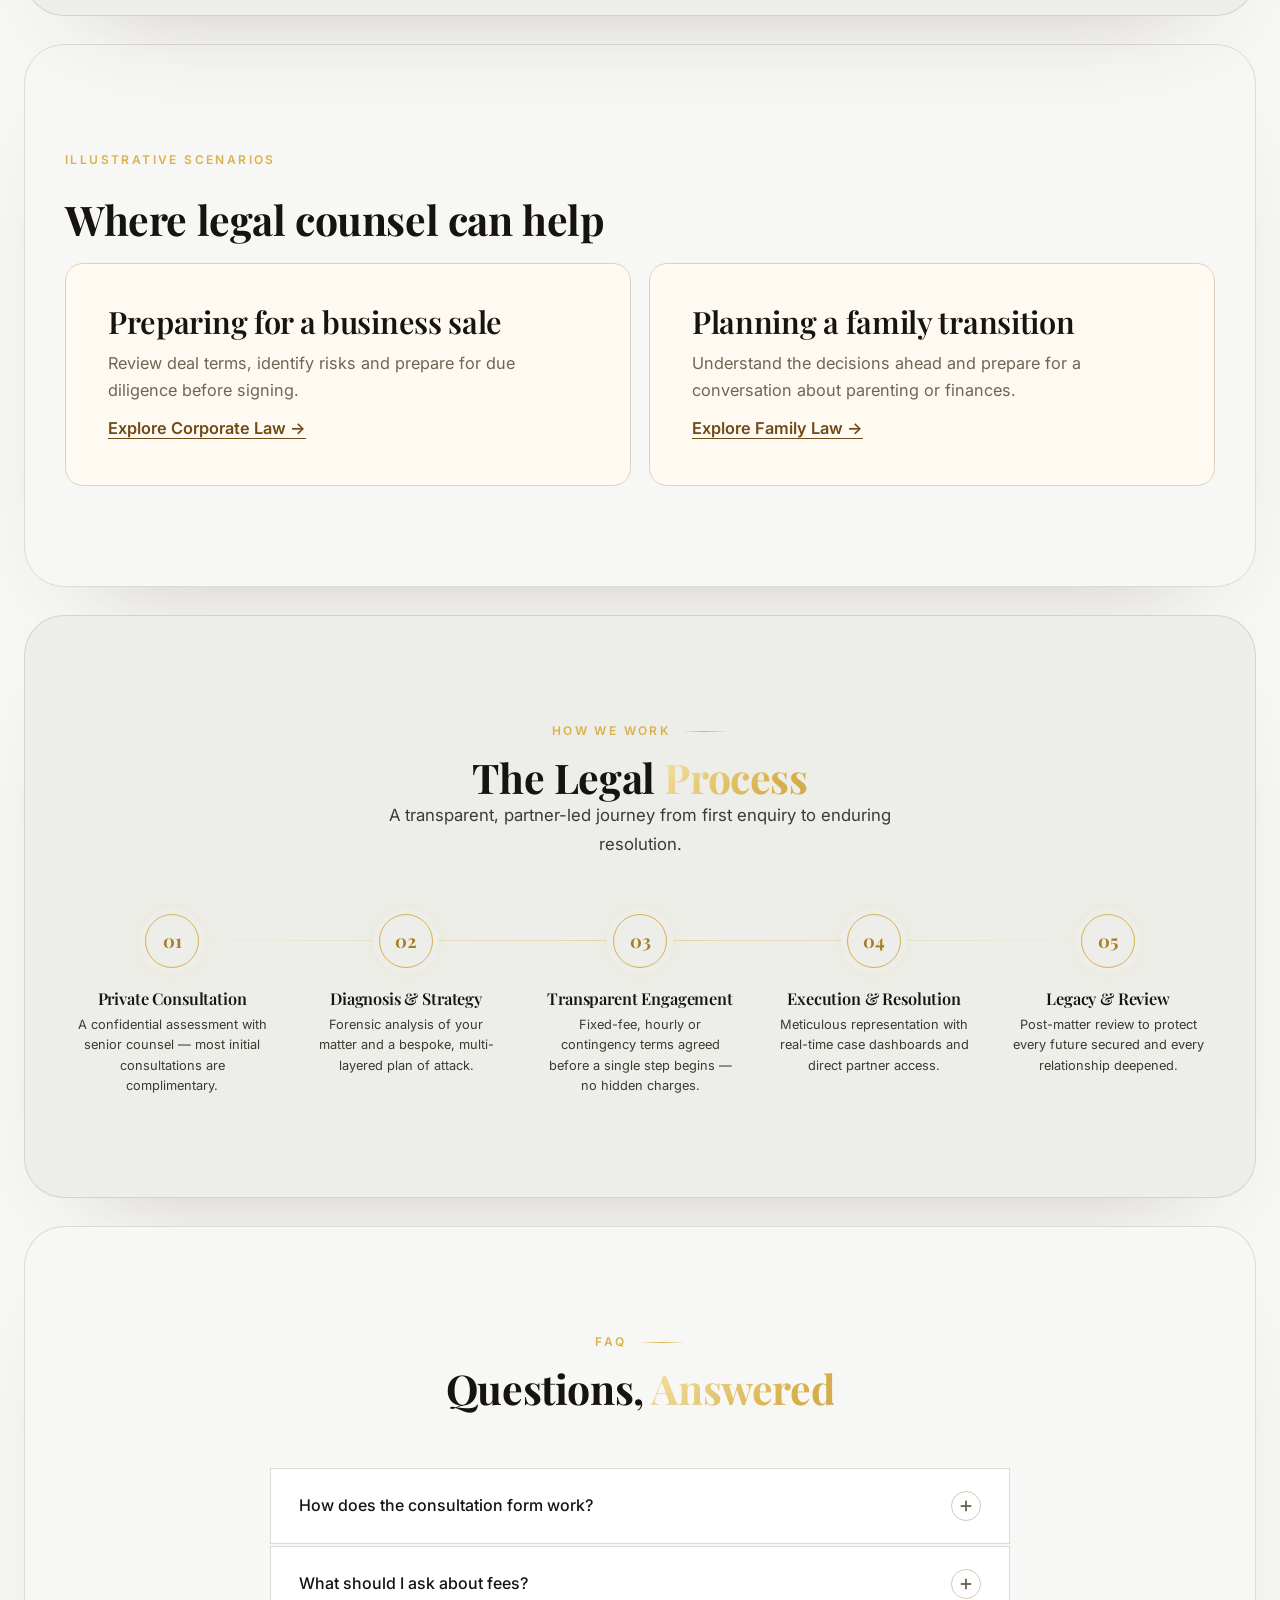
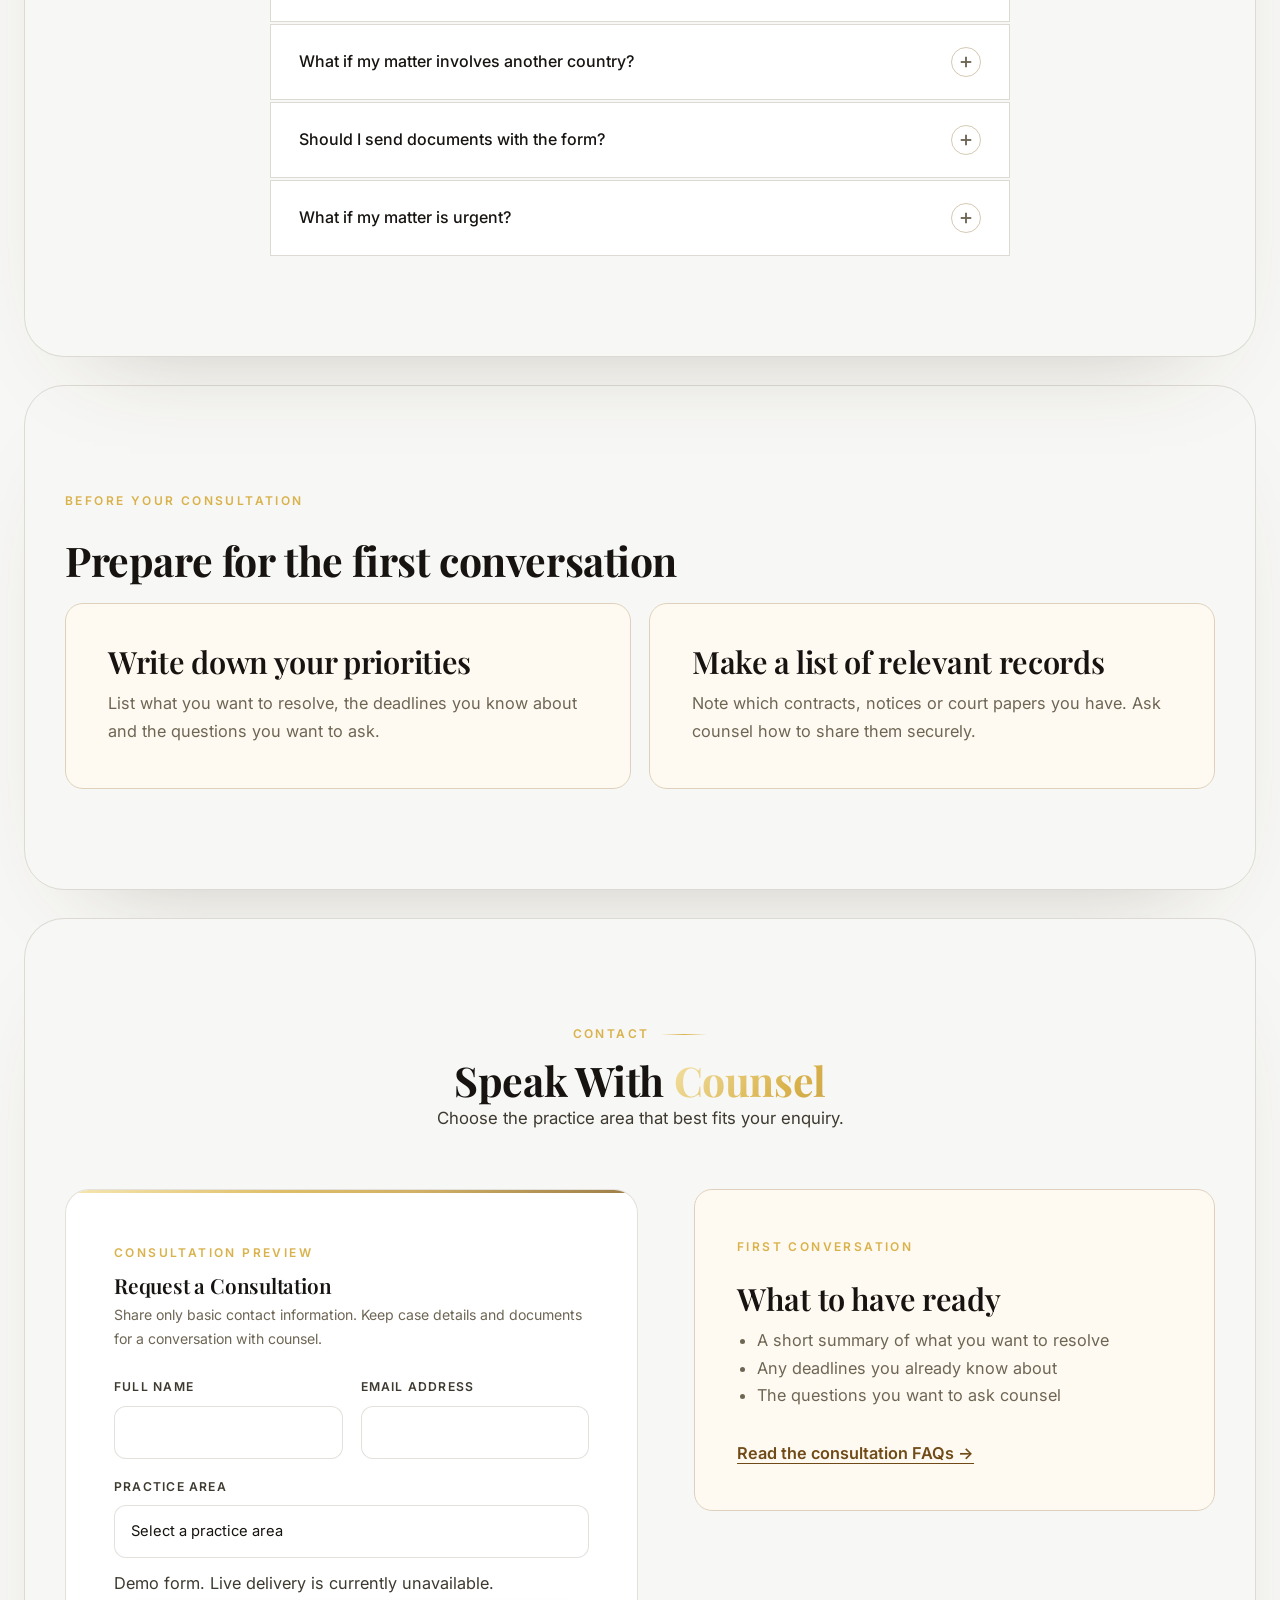
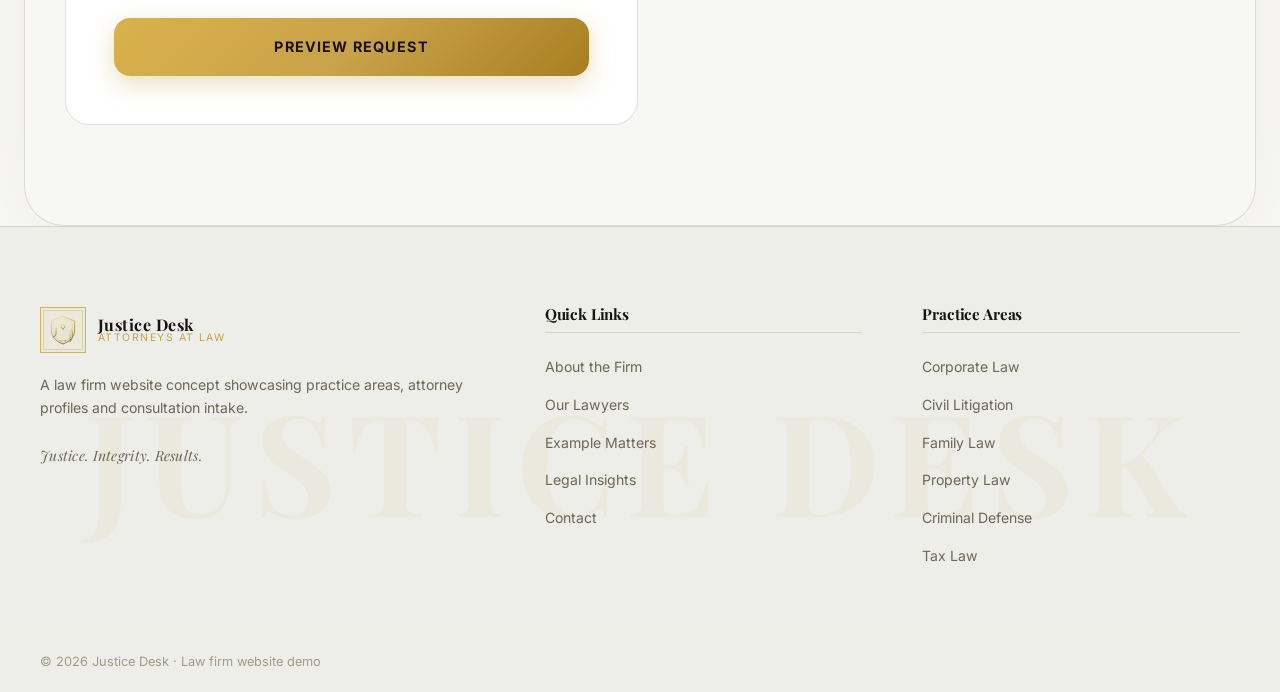
==== commit f6b80824: "Polish light and dark homepage themes and streamline demo content" ====
--- a/index.html
+++ b/index.html
@@ -15,7 +15,7 @@
       var t;
       try { t = localStorage.getItem("sv-theme"); } catch (e) {}
       if (!t) {
-        try { t = window.matchMedia && window.matchMedia("(prefers-color-scheme: dark)").matches ? "dark" : "dark"; } catch (e) { t = "dark"; }
+        try { t = window.matchMedia("(prefers-color-scheme: light)").matches ? "light" : "dark"; } catch (e) { t = "dark"; }
       }
       document.documentElement.setAttribute("data-theme", t);
     })();
@@ -31,17 +31,6 @@
   <link rel="preconnect" href="https://fonts.gstatic.com" crossorigin>
   <link href="https://fonts.googleapis.com/css2?family=Cormorant+Garamond:ital,wght@0,400;1,400;1,500&family=Playfair+Display:ital,wght@0,400;0,600;0,700;0,800;0,900;1,400;1,800&family=Inter:wght@400;500;600;700&display=swap" rel="stylesheet">
   <link rel="stylesheet" href="css/styles.min.css">
-  <script type="application/ld+json">
-  {
-    "@context": "https://schema.org",
-    "@type": "LegalService",
-    "name": "Justice Desk",
-    "description": "International law firm providing premium legal counsel.",
-    "telephone": "+1-212-555-0134",
-    "address": { "@type": "PostalAddress", "streetAddress": "450 Madison Avenue, Suite 2200", "addressLocality": "New York", "addressRegion": "NY", "postalCode": "10022", "addressCountry": "US" },
-    "priceRange": "$$$"
-  }
-  </script>
   <style>
     .hx-hero { isolation: isolate; overflow: hidden; min-height: 100svh; align-items: stretch; background: #12100d; }
     .jd-hero-photo { position: absolute; z-index: -2; inset: 0 0 0 35%; }
@@ -76,6 +65,34 @@
       .jd-mobile-consult[hidden], body:has(.sv-mobile-menu.open) .jd-mobile-consult { display: none; }
     }
     @media (prefers-reduced-motion: reduce) { .jd-hero-content { animation: none; } }
+
+    :root[data-theme="dark"] { --jd-paper:#181512; --jd-line:#483c2b; --jd-accent:#e5c98a; }
+    :root[data-theme="light"] { --jd-paper:#fffaf1; --jd-line:#ded0bc; --jd-accent:#704b18; }
+    [data-theme="light"] .hx-hero { background:#f5ead8; }
+    [data-theme="light"] .hx-hero::after { background:linear-gradient(90deg,#f5ead8 23%,#f5ead8f2 39%,#f5ead81f 72%),linear-gradient(0deg,#f5ead8 0%,transparent 18%); }
+    [data-theme="light"] .jd-hero-content { color:#261c12; }
+    [data-theme="light"] .jd-hero-content em,[data-theme="light"] .jd-hero-kicker { color:#704b18; }
+    [data-theme="light"] .jd-hero-summary { color:#4b3929; }
+    [data-theme="light"] .jd-hero-content .hx-btn { background:#352719; color:#fff7e9; border-color:#352719; }
+    [data-theme="light"] .jd-feature.pa2-card { background:linear-gradient(0deg,#16120ff5 7%,#16120f55 100%),var(--jd-photo) center 45% / cover; }
+    [data-theme="light"] .jd-feature.pa2-card .pa2-title,[data-theme="light"] .jd-feature.pa2-card .pa2-desc { color:#fff5e8; }
+    [data-theme="light"] .jd-feature.pa2-card .pa2-link { color:#f4d99c; }
+    .jd-editorial-grid { display:grid; grid-template-columns:1fr 1fr; align-items:center; gap:clamp(24px,6vw,86px); }
+    .jd-editorial-grid img { width:100%; height:auto; aspect-ratio:4/3; object-fit:cover; border-radius:20px; }
+    .jd-editorial .sv-h2 { margin:12px 0 20px; }
+    .jd-editorial p,.jd-intake-guide li { color:var(--text-muted); }
+    .jd-scenario-grid { display:grid; grid-template-columns:repeat(2,minmax(0,1fr)); gap:18px; }
+    .jd-scenario-grid article,.jd-intake-guide { padding:clamp(22px,4vw,42px); background:var(--jd-paper); border:1px solid var(--jd-line); border-radius:18px; }
+    .jd-scenario-grid h3,.jd-intake-guide h3 { font-family:var(--font-display); font-size:clamp(1.35rem,2.4vw,2rem); margin:0 0 12px; }
+    .jd-intake-guide h3 { margin-top:12px; }
+    .jd-intake-guide ul { padding-left:1.2em; list-style:disc; margin:0 0 20px; }
+    .jd-text-link { display:inline-block; color:var(--jd-accent); text-decoration:underline; text-underline-offset:4px; font-weight:600; margin-top:10px; }
+    .jd-text-link:focus-visible,.jd-mobile-consult:focus-visible { outline:2px solid var(--jd-accent); outline-offset:4px; }
+    .sv-footer .sv-footer-grid { grid-template-columns:1.4fr 1fr 1fr; }
+    @media(max-width:700px) {
+      [data-theme="light"] .hx-hero::after { background:linear-gradient(0deg,#f5ead8 9%,#f5ead8f5 31%,#f5ead87a 59%,#f5ead812 90%); }
+      .jd-editorial-grid,.jd-scenario-grid,.sv-footer .sv-footer-grid { grid-template-columns:1fr; }
+    }
   </style>
 </head>
 <body class="grain">
@@ -101,7 +118,7 @@
         <a class="sv-nav-link sv-nav-link--active" href="#top" data-nav="top">Home</a>
         <a class="sv-nav-link" href="#about" data-nav="about">About</a>
         <a class="sv-nav-link" href="#practice" data-nav="practice">Practice Areas</a>
-        <a class="sv-nav-link" href="#results" data-nav="results">Case Results</a>
+        <a class="sv-nav-link" href="#results" data-nav="results">Example Matters</a>
         <a class="sv-nav-link" href="#contact" data-nav="contact">Contact</a>
       </nav>
 
@@ -125,12 +142,12 @@
   <!-- Mobile Menu -->
   <div class="sv-mobile-menu" id="sv-mobile-menu" aria-hidden="true">
     <nav class="sv-mobile-nav" aria-label="Mobile">
-      <a class="sv-mobile-link" href="#top"><span>01</span> Home</a>
-      <a class="sv-mobile-link" href="#about"><span>02</span> About</a>
-      <a class="sv-mobile-link" href="#practice"><span>03</span> Practice Areas</a>
-      <a class="sv-mobile-link" href="#team"><span>04</span> Our Lawyers</a>
-      <a class="sv-mobile-link" href="#results"><span>05</span> Case Results</a>
-      <a class="sv-mobile-link" href="#contact"><span>06</span> Contact</a>
+      <a class="sv-mobile-link" href="#top">Home</a>
+      <a class="sv-mobile-link" href="#about">About</a>
+      <a class="sv-mobile-link" href="#practice">Practice Areas</a>
+      <a class="sv-mobile-link" href="#team">Our Lawyers</a>
+      <a class="sv-mobile-link" href="#results">Example Matters</a>
+      <a class="sv-mobile-link" href="#contact">Contact</a>
     </nav>
     <div class="sv-mobile-cta">
       <a href="#contact" class="sv-cta-btn sv-cta-btn--lg">Book a Consultation <svg viewBox="0 0 24 24" fill="none" stroke="currentColor" stroke-width="2.5" width="14" height="14"><path d="M5 12h14M12 5l7 7-7 7"/></svg></a>
@@ -149,7 +166,7 @@
              fetchpriority="high" alt="">
       </picture>
       <div class="jd-hero-content">
-        <p class="jd-hero-kicker">Justice Desk · New York</p>
+        <p class="jd-hero-kicker">Justice Desk · Law firm concept</p>
         <h1>Clear counsel.<br><em>Decisive action.</em></h1>
         <p class="jd-hero-summary">Legal counsel for businesses, individuals and families facing consequential decisions.</p>
         <a href="#contact" class="hx-btn hx-btn--gold">Request a Consultation <span aria-hidden="true">→</span></a>
@@ -157,339 +174,25 @@
     </section>
 
     <!-- ============ 2. TRUSTED BY / STATISTICS ============ -->
-    <section class="sv-section sv-trust" id="trust" aria-label="Firm performance highlights">
-      <div class="sv-container">
-        <div class="sv-trust-grid" data-reveal="up">
-          <div class="sv-trust-item">
-            <span class="sv-trust-icon">
-              <svg viewBox="0 0 24 24" fill="none" stroke="currentColor" stroke-width="1.5" width="22" height="22"><path d="M17 21v-2a4 4 0 0 0-4-4H5a4 4 0 0 0-4 4v2"/><circle cx="9" cy="7" r="4"/><path d="M23 21v-2a4 4 0 0 0-3-3.87"/><path d="M16 3.13a4 4 0 0 1 0 7.75"/></svg>
-            </span>
-            <div class="sv-trust-num"><span data-count="500">0</span>+</div>
-            <div class="sv-trust-lbl">Satisfied Clients</div>
-          </div>
-          <div class="sv-trust-item">
-            <span class="sv-trust-icon">
-              <svg viewBox="0 0 24 24" fill="none" stroke="currentColor" stroke-width="1.5" width="22" height="22"><circle cx="12" cy="12" r="10"/><path d="M8.5 12.5l2.5 2.5 5-5.5"/></svg>
-            </span>
-            <div class="sv-trust-num"><span data-count="98">0</span>%</div>
-            <div class="sv-trust-lbl">Success Rate</div>
-          </div>
-          <div class="sv-trust-item">
-            <span class="sv-trust-icon">
-              <svg viewBox="0 0 24 24" fill="none" stroke="currentColor" stroke-width="1.5" width="22" height="22"><circle cx="12" cy="12" r="10"/><path d="M12 6v6l4 2"/></svg>
-            </span>
-            <div class="sv-trust-num"><span data-count="20">0</span>+</div>
-            <div class="sv-trust-lbl">Years of Experience</div>
-          </div>
-          <div class="sv-trust-item">
-            <span class="sv-trust-icon">
-              <svg viewBox="0 0 24 24" fill="none" stroke="currentColor" stroke-width="1.5" width="22" height="22"><path d="M12 22V8M5 12H2a10 10 0 0 0 20 0h-3"/><path d="M12 8c0-2.2-1.8-4-4-4S4 5.8 4 8"/><path d="M12 8c0-2.2 1.8-4 4-4s4 1.8 4 4"/></svg>
-            </span>
-            <div class="sv-trust-num"><span data-count="1000">0</span>+</div>
-            <div class="sv-trust-lbl">Cases Handled</div>
-          </div>
-        </div>
-      </div>
-    </section>
 
     <!-- ============ CLIENT LOGOS ============ -->
-    <section class="sv-section sv-partners" id="partners" aria-label="Trusted by leading institutions">
-      <div class="sv-container">
-        <p class="sv-partners-label" data-reveal="fade">Trusted by Institutions Worldwide</p>
-        <div class="sv-partners-outer" data-reveal="fade">
-          <div class="sv-partners-marquee">
-            <div class="sv-partners-track">
-              <span class="sv-partner-item">
-                <svg viewBox="0 0 24 24" fill="none" stroke="currentColor" stroke-width="1.5" width="18" height="18" aria-hidden="true"><path d="M12 3l9 9-9 9-9-9z"/></svg>
-                Meridian Capital
-              </span>
-              <span class="sv-partner-item">
-                <svg viewBox="0 0 24 24" fill="none" stroke="currentColor" stroke-width="1.5" width="18" height="18" aria-hidden="true"><path d="M4 7h16M4 12h16M4 17h16"/></svg>
-                Northline Group
-              </span>
-              <span class="sv-partner-item">
-                <svg viewBox="0 0 24 24" fill="none" stroke="currentColor" stroke-width="1.5" width="18" height="18" aria-hidden="true"><path d="M12 2l8.5 5v10L12 22l-8.5-5V7z"/></svg>
-                Aurex Industries
-              </span>
-              <span class="sv-partner-item">
-                <svg viewBox="0 0 24 24" fill="none" stroke="currentColor" stroke-width="1.5" width="18" height="18" aria-hidden="true"><path d="M12 2l8 4v6c0 5.2-3.4 9-8 10-4.6-1-8-4.8-8-10V6z"/></svg>
-                Vantage Trust
-              </span>
-              <span class="sv-partner-item">
-                <svg viewBox="0 0 24 24" fill="none" stroke="currentColor" stroke-width="1.5" width="18" height="18" aria-hidden="true"><circle cx="9" cy="12" r="5.5"/><circle cx="15" cy="12" r="5.5"/></svg>
-                Helix Partners
-              </span>
-              <span class="sv-partner-item">
-                <svg viewBox="0 0 24 24" fill="none" stroke="currentColor" stroke-width="1.5" width="18" height="18" aria-hidden="true"><path d="M12 3l9 4H3z"/><path d="M5 11h14v10H5z"/><path d="M9 11v6M15 11v6"/></svg>
-                Sovereign Bank
-              </span>
-            </div>
-            <div class="sv-partners-track sv-partners-track--clone" aria-hidden="true">
-              <span class="sv-partner-item">
-                <svg viewBox="0 0 24 24" fill="none" stroke="currentColor" stroke-width="1.5" width="18" height="18"><path d="M12 3l9 9-9 9-9-9z"/></svg>
-                Meridian Capital
-              </span>
-              <span class="sv-partner-item">
-                <svg viewBox="0 0 24 24" fill="none" stroke="currentColor" stroke-width="1.5" width="18" height="18"><path d="M4 7h16M4 12h16M4 17h16"/></svg>
-                Northline Group
-              </span>
-              <span class="sv-partner-item">
-                <svg viewBox="0 0 24 24" fill="none" stroke="currentColor" stroke-width="1.5" width="18" height="18"><path d="M12 2l8.5 5v10L12 22l-8.5-5V7z"/></svg>
-                Aurex Industries
-              </span>
-              <span class="sv-partner-item">
-                <svg viewBox="0 0 24 24" fill="none" stroke="currentColor" stroke-width="1.5" width="18" height="18"><path d="M12 2l8 4v6c0 5.2-3.4 9-8 10-4.6-1-8-4.8-8-10V6z"/></svg>
-                Vantage Trust
-              </span>
-              <span class="sv-partner-item">
-                <svg viewBox="0 0 24 24" fill="none" stroke="currentColor" stroke-width="1.5" width="18" height="18"><circle cx="9" cy="12" r="5.5"/><circle cx="15" cy="12" r="5.5"/></svg>
-                Helix Partners
-              </span>
-              <span class="sv-partner-item">
-                <svg viewBox="0 0 24 24" fill="none" stroke="currentColor" stroke-width="1.5" width="18" height="18"><path d="M12 3l9 4H3z"/><path d="M5 11h14v10H5z"/><path d="M9 11v6M15 11v6"/></svg>
-                Sovereign Bank
-              </span>
-            </div>
-          </div>
-        </div>
-      </div>
-    </section>
 
     <!-- ============ STATISTICS BAND ============ -->
-    <section class="sv-section sv-stats-section" id="statistics" aria-label="Statistics">
-      <div class="sv-container">
-        <div class="sv-stats-band" data-reveal="zoom">
-          <div class="sv-sband-item">
-            <div class="sv-sband-num"><span data-count="1200">0</span>+</div>
-            <div class="sv-sband-lbl">Matters Won</div>
-          </div>
-          <div class="sv-sband-divider"></div>
-          <div class="sv-sband-item">
-            <div class="sv-sband-num">$<span data-count="4.6" data-decimals="1" data-suffix="M">0</span></div>
-            <div class="sv-sband-lbl">Recovered for Clients</div>
-          </div>
-          <div class="sv-sband-divider"></div>
-          <div class="sv-sband-item">
-            <div class="sv-sband-num"><span data-count="8">0</span>+</div>
-            <div class="sv-sband-lbl">Senior Attorneys</div>
-          </div>
-          <div class="sv-sband-divider"></div>
-          <div class="sv-sband-item">
-            <div class="sv-sband-num"><span data-count="98">0</span>%</div>
-            <div class="sv-sband-lbl">Client Retention</div>
-          </div>
-        </div>
-      </div>
-    </section>
 
     <!-- ============ 3. ABOUT JUSTICE DESK ============ -->
-    <section class="sv-section sv-about" id="about" aria-labelledby="about-heading">
-      <div class="sv-container">
-        <div class="sv-section-head-simple" data-reveal="up">
+    <section class="sv-section jd-editorial" id="about" aria-labelledby="about-heading">
+      <div class="sv-container jd-editorial-grid">
+        <div>
           <span class="sv-eyebrow">About Justice Desk</span>
-          <h2 id="about-heading" class="sv-h2">Four Decades of <span class="sv-gold-text">Defining Counsel</span></h2>
-        </div>
-
-        <div class="sv-split">
-          <div class="sv-about-copy" data-reveal="left">
-            <p class="sv-lead">Founded in a single Manhattan office by Eleanor Sterling and Henry Vale in 1984, the firm began with a conviction: that the law, practised brilliantly, is the most powerful instrument of human progress.</p>
-            <p>Today, Justice Desk is a focused legal services practice with 8 senior attorneys based at our New York headquarters. Yet our founding ethos remains untouched — every client receives partner-level attention, every matter receives uncompromising preparation, and every outcome is pursued with surgical precision.</p>
-            <p>We measure success in the futures we secure — the companies built, the liberties defended, the legacies protected. Every client receives partner-level attention and a clear plan, from your first call to your final relief.</p>
-            <div class="sv-about-stats">
-              <div class="sv-about-stat"><div class="num"><span data-count="40">0</span>+</div><div class="lbl">Years of Practice</div></div>
-              <div class="sv-about-stat"><div class="num"><span data-count="1">0</span></div><div class="lbl">Headquarters</div></div>
-              <div class="sv-about-stat"><div class="num"><span data-count="24">0</span></div><div class="lbl">Countries Covered</div></div>
-              <div class="sv-about-stat"><div class="num"><span data-count="24">0</span>+</div><div class="lbl">Industry Awards</div></div>
-            </div>
-          </div>
-          <div class="sv-about-media" data-reveal="right">
-            <img src="assets/img/photos/office-interior.webp" alt="Justice Desk headquarters interior" loading="lazy" width="1600" height="1068" decoding="async">
-            <div class="sv-about-media-badge">
-              <strong>1</strong>
-              <span>Headquarters on Madison Avenue, New York — growing</span>
-            </div>
-          </div>
-        </div>
-
-        <!-- Mission & Vision -->
-        <div class="sv-about-mission stagger" data-reveal>
-          <div class="sv-why-card">
-            <span class="sv-why-icon">
-              <svg viewBox="0 0 24 24" fill="none" stroke="currentColor" stroke-width="1.5" width="26" height="26"><circle cx="12" cy="12" r="10"/><circle cx="12" cy="12" r="6"/><circle cx="12" cy="12" r="2"/></svg>
-            </span>
-            <span class="sv-eyebrow" style="margin-bottom:10px">Our Mission</span>
-            <h3>To Turn Complexity into Clarity</h3>
-            <p>We exist to give our clients the confidence that comes from perfect counsel. Every brief is a promise — to understand the problem entirely, pursue the solution relentlessly, and protect the client absolutely.</p>
-          </div>
-          <div class="sv-why-card">
-            <span class="sv-why-icon">
-              <svg viewBox="0 0 24 24" fill="none" stroke="currentColor" stroke-width="1.5" width="26" height="26"><path d="M1 12s4-8 11-8 11 8 11 8-4 8-11 8-11-8-11-8z"/><circle cx="12" cy="12" r="3"/></svg>
-            </span>
-            <span class="sv-eyebrow" style="margin-bottom:10px">Our Vision</span>
-            <h3>The Standard of Global Legal Excellence</h3>
-            <p>To be the first firm the world's leaders think of when the stakes are highest — setting the benchmark for strategic counsel, ethical practice and transformative outcomes.</p>
-          </div>
-        </div>
-
-        <!-- Core Values -->
-        <div class="sv-subhead" data-reveal="up">
-          <h3>Core Values</h3>
-          <span class="sv-subhead-line"></span>
-        </div>
-        <div class="sv-values-grid stagger" data-reveal>
-          <div class="sv-why-card">
-            <span class="sv-why-icon"><svg viewBox="0 0 24 24" fill="none" stroke="currentColor" stroke-width="1.5" width="26" height="26"><path d="M12 22V8M5 12H2a10 10 0 0 0 20 0h-3"/><path d="M12 8c0-2.2-1.8-4-4-4S4 5.8 4 8"/><path d="M12 8c0-2.2 1.8-4 4-4s4 1.8 4 4"/></svg></span>
-            <h3>Integrity</h3>
-            <p>Unshakeable ethics, always. We advise as we would advise ourselves.</p>
-          </div>
-          <div class="sv-why-card">
-            <span class="sv-why-icon"><svg viewBox="0 0 24 24" fill="none" stroke="currentColor" stroke-width="1.5" width="26" height="26"><path d="M1 12s4-8 11-8 11 8 11 8-4 8-11 8-11-8-11-8z"/><circle cx="12" cy="12" r="3"/></svg></span>
-            <h3>Precision</h3>
-            <p>Meticulous preparation leaves nothing to chance in any engagement.</p>
-          </div>
-          <div class="sv-why-card">
-            <span class="sv-why-icon"><svg viewBox="0 0 24 24" fill="none" stroke="currentColor" stroke-width="1.5" width="26" height="26"><path d="M12 22s8-4 8-10V5l-8-3-8 3v7c0 6 8 10 8 10z"/></svg></span>
-            <h3>Discretion</h3>
-            <p>Our clients' affairs are sacred — protected by ironclad privilege.</p>
-          </div>
-          <div class="sv-why-card">
-            <span class="sv-why-icon"><svg viewBox="0 0 24 24" fill="none" stroke="currentColor" stroke-width="1.5" width="26" height="26"><circle cx="12" cy="12" r="10"/><path d="M12 2a10 10 0 0 1 10 10"/><path d="M22 12H12L8 8"/></svg></span>
-            <h3>Leadership</h3>
-            <p>We don't follow the law's evolution — we shape it.</p>
-          </div>
-        </div>
-
-        <!-- Firm Milestones -->
-        <div class="sv-subhead" data-reveal="up">
-          <h3>The Journey So Far</h3>
-          <span class="sv-subhead-line"></span>
-        </div>
-        <div class="sv-milestones">
-          <div class="sv-milestone" data-reveal="left">
-            <span class="sv-milestone-dot"></span>
-            <div class="sv-milestone-year">1984</div>
-            <h4>The Founding</h4>
-            <p>Eleanor Sterling and Henry Vale open a two-desks office on Madison Avenue with a single case — and a refusal to lose it.</p>
-          </div>
-          <div class="sv-milestone" data-reveal="left">
-            <span class="sv-milestone-dot"></span>
-            <div class="sv-milestone-year">1992</div>
-            <h4>First Landmark Victory</h4>
-            <p>We secure a precedent-setting corporate ruling that reshapes merger law in New York State.</p>
-          </div>
-          <div class="sv-milestone" data-reveal="left">
-            <span class="sv-milestone-dot"></span>
-            <div class="sv-milestone-year">2009</div>
-            <h4>Regional Expansion</h4>
-            <p>We expand our dispute resolution practice across the Tri-State region, earning a reputation for courtroom precision beyond Manhattan.</p>
-          </div>
-          <div class="sv-milestone" data-reveal="left">
-            <span class="sv-milestone-dot"></span>
-            <div class="sv-milestone-year">2013</div>
-            <h4>Chambers Band 1 Recognition</h4>
-            <p>First of our decade-long unbroken run as a Band 1 firm for Corporate Law.</p>
-          </div>
-          <div class="sv-milestone" data-reveal="left">
-            <span class="sv-milestone-dot"></span>
-            <div class="sv-milestone-year">2021</div>
-            <h4>Digital Justice Initiative</h4>
-            <p>We pioneer a secure client case portal and AI-assisted research unit — a first for a firm of our scale.</p>
-          </div>
-          <div class="sv-milestone" data-reveal="left">
-            <span class="sv-milestone-dot"></span>
-            <div class="sv-milestone-year">2026</div>
-            <h4>A Legacy Continued</h4>
-            <p>Now 8 senior attorneys, still bound by the founding promise — never lose a case that deserves to be won.</p>
-          </div>
-        </div>
-
-        <!-- Recognition / Awards -->
-        <div class="sv-subhead" data-reveal="up">
-          <h3>A Legacy of Excellence</h3>
-          <span class="sv-subhead-line"></span>
-        </div>
-        <div class="sv-split">
-          <div data-reveal="left">
-            <p class="sv-lead" style="margin-top:0">Independently ranked among the world's leading law firms, our counsel has been honoured by every major authority in the profession.</p>
-            <p style="color:var(--text-muted);font-size:.95rem;line-height:1.8">Our record of recognition mirrors our record of results — a standard of excellence that has never wavered across more than four decades.</p>
-          </div>
-          <div class="sv-awards-list" data-reveal="right">
-            <div class="sv-award-item">
-              <span class="sv-award-medal">🏆</span>
-              <div>
-                <div class="sv-award-name">Law Firm of the Year</div>
-                <div class="sv-award-org">International Legal Awards</div>
-              </div>
-              <span class="sv-award-year">2025</span>
-            </div>
-            <div class="sv-award-item">
-              <span class="sv-award-medal">🏆</span>
-              <div>
-                <div class="sv-award-name">Band 1 — Corporate Law</div>
-                <div class="sv-award-org">Chambers &amp; Partners</div>
-              </div>
-              <span class="sv-award-year">2025</span>
-            </div>
-            <div class="sv-award-item">
-              <span class="sv-award-medal">🏆</span>
-              <div>
-                <div class="sv-award-name">Litigation Team of the Year</div>
-                <div class="sv-award-org">The Legal 500</div>
-              </div>
-              <span class="sv-award-year">2024</span>
-            </div>
-            <div class="sv-award-item">
-              <span class="sv-award-medal">🏆</span>
-              <div>
-                <div class="sv-award-name">Client Choice Award</div>
-                <div class="sv-award-org">Lexology</div>
-              </div>
-              <span class="sv-award-year">2024</span>
-            </div>
-          </div>
-        </div>
+          <h2 class="sv-h2" id="about-heading">Advice that makes the next step clear.</h2>
+          <p>From a business transaction to a family transition, the first conversation should help you understand your options and decide what to do next.</p>
+          <a class="jd-text-link" href="#practice">Explore our practice areas <span aria-hidden="true">→</span></a>
+        </div>
+        <img src="assets/img/photos/office-interior.webp" width="1600" height="1068" loading="lazy" decoding="async" alt="Contemporary office with floor-to-ceiling windows">
       </div>
     </section>
 
     <!-- ============ 4. WHY CHOOSE US ============ -->
-    <section class="sv-section sv-why" id="why" aria-labelledby="why-heading">
-      <div class="sv-container">
-        <div class="sv-section-head-simple" data-reveal="up">
-          <span class="sv-eyebrow">Why Justice Desk</span>
-          <h2 id="why-heading" class="sv-h2">The Difference is <span class="sv-gold-text">in the Detail</span></h2>
-        </div>
-        <div class="sv-why-grid stagger" data-reveal>
-          <div class="sv-why-card">
-            <span class="sv-why-icon">
-              <svg viewBox="0 0 24 24" fill="none" stroke="currentColor" stroke-width="1.5" width="26" height="26"><circle cx="12" cy="12" r="3"/><path d="M22 12h-4M6 12H2M12 6V2M12 22v-4M18.36 5.64l-2.83 2.83M8.46 15.54l-2.83 2.83M18.36 18.36l-2.83-2.83M8.46 8.46 5.63 5.63"/></svg>
-            </span>
-            <h3>Experienced Attorneys</h3>
-            <p>A proven track record across 40+ years — senior attorneys who have argued and won the most complex matters in their fields.</p>
-          </div>
-          <div class="sv-why-card">
-            <span class="sv-why-icon">
-              <svg viewBox="0 0 24 24" fill="none" stroke="currentColor" stroke-width="1.5" width="26" height="26"><path d="M1 12s4-8 11-8 11 8 11 8-4 8-11 8-11-8-11-8z"/><circle cx="12" cy="12" r="3"/></svg>
-            </span>
-            <h3>Transparent Communication</h3>
-            <p>Clear, fixed-fee terms and direct partner access — you always know where your matter stands and what it costs.</p>
-          </div>
-          <div class="sv-why-card">
-            <span class="sv-why-icon">
-              <svg viewBox="0 0 24 24" fill="none" stroke="currentColor" stroke-width="1.5" width="26" height="26"><path d="M12 22s8-4 8-10V5l-8-3-8 3v7c0 6 8 10 8 10z"/></svg>
-            </span>
-            <h3>Client-Focused Strategy</h3>
-            <p>Every engagement is bespoke — a strategy built around your goals, your risk tolerance and your timeline.</p>
-          </div>
-          <div class="sv-why-card">
-            <span class="sv-why-icon">
-              <svg viewBox="0 0 24 24" fill="none" stroke="currentColor" stroke-width="1.5" width="26" height="26"><circle cx="12" cy="12" r="10"/><line x1="2" y1="12" x2="22" y2="12"/><path d="M12 2a15.3 15.3 0 0 1 4 10 15.3 15.3 0 0 1-4 10 15.3 15.3 0 0 1-4-10 15.3 15.3 0 0 1 4-10z"/></svg>
-            </span>
-            <h3>Fast &amp; Confidential</h3>
-            <p>Absolute privilege plus a senior partner response within 24 hours — discreet, and always on time.</p>
-          </div>
-        </div>
-      </div>
-    </section>
 
     <!-- ============ 5. PRACTICE AREAS ============ -->
     <section class="sv-section sv-practice pa2" id="practice" aria-labelledby="practice-heading">
@@ -661,7 +364,7 @@
             <circle cx="9" cy="7" r="4"/><path d="M23 21v-2a4 4 0 0 0-3-3.87"/>
             <path d="M16 3.13a4 4 0 0 1 0 7.75"/>
           </svg>
-          <h2 id="team-heading" class="sv-section-title">Meet Our <span class="sv-gold-text">Senior Counsel</span></h2>
+          <h2 id="team-heading" class="sv-section-title">Meet the <span class="sv-gold-text">Sample Team</span></h2>
           <div class="sv-section-head-line"></div>
         </div>
         <div class="sv-team-grid sv-team-grid--eight stagger" data-reveal>
@@ -669,7 +372,6 @@
             <div class="sv-team-photo">
               <img src="assets/img/photos/lawyer-1.webp" alt="Eleanor Sterling, Founding Partner" loading="lazy" width="900" height="1150" decoding="async">
               <div class="sv-team-photo-overlay"></div>
-              <span class="sv-team-exp">38+ yrs</span>
             </div>
             <div class="sv-team-body">
               <h3>Eleanor Sterling</h3>
@@ -681,7 +383,6 @@
             <div class="sv-team-photo">
               <img src="assets/img/photos/lawyer-2.webp" alt="David Vale, Managing Partner" loading="lazy" width="900" height="1150" decoding="async">
               <div class="sv-team-photo-overlay"></div>
-              <span class="sv-team-exp">32+ yrs</span>
             </div>
             <div class="sv-team-body">
               <h3>David Vale</h3>
@@ -693,7 +394,6 @@
             <div class="sv-team-photo">
               <img src="assets/img/photos/lawyer-3.webp" alt="Amelia Rossi, Partner Corporate M&A" loading="lazy" width="900" height="1150" decoding="async">
               <div class="sv-team-photo-overlay"></div>
-              <span class="sv-team-exp">25+ yrs</span>
             </div>
             <div class="sv-team-body">
               <h3>Amelia Rossi</h3>
@@ -705,7 +405,6 @@
             <div class="sv-team-photo">
               <img src="assets/img/photos/lawyer-4.webp" alt="Étienne Laurent, Partner International Tax" loading="lazy" width="900" height="1150" decoding="async">
               <div class="sv-team-photo-overlay"></div>
-              <span class="sv-team-exp">22+ yrs</span>
             </div>
             <div class="sv-team-body">
               <h3>Étienne Laurent</h3>
@@ -717,7 +416,6 @@
             <div class="sv-team-photo">
               <img src="assets/img/photos/lawyer-5.webp" alt="Sofia Okonkwo, Partner Family Law" loading="lazy" width="900" height="1150" decoding="async">
               <div class="sv-team-photo-overlay"></div>
-              <span class="sv-team-exp">20+ yrs</span>
             </div>
             <div class="sv-team-body">
               <h3>Sofia Okonkwo</h3>
@@ -729,7 +427,6 @@
             <div class="sv-team-photo">
               <img src="assets/img/photos/lawyer-6.webp" alt="Marcus Chen, Senior Counsel Criminal Defense" loading="lazy" width="900" height="1150" decoding="async">
               <div class="sv-team-photo-overlay"></div>
-              <span class="sv-team-exp">27+ yrs</span>
             </div>
             <div class="sv-team-body">
               <h3>Marcus Chen</h3>
@@ -741,7 +438,6 @@
             <div class="sv-team-photo">
               <img src="assets/img/photos/lawyer-7.webp" alt="Isabelle Warren, Partner Employment Law" loading="lazy" width="900" height="1150" decoding="async">
               <div class="sv-team-photo-overlay"></div>
-              <span class="sv-team-exp">19+ yrs</span>
             </div>
             <div class="sv-team-body">
               <h3>Isabelle Warren</h3>
@@ -753,7 +449,6 @@
             <div class="sv-team-photo">
               <img src="assets/img/photos/lawyer-8.webp" alt="Nathan Adler, Partner Cyber Law" loading="lazy" width="900" height="1150" decoding="async">
               <div class="sv-team-photo-overlay"></div>
-              <span class="sv-team-exp">17+ yrs</span>
             </div>
             <div class="sv-team-body">
               <h3>Nathan Adler</h3>
@@ -766,172 +461,18 @@
     </section>
 
     <!-- ============ 7. SUCCESS STORIES / CASE RESULTS ============ -->
-    <section class="sv-section sv-cases" id="results" aria-labelledby="cases-heading">
+    <section class="sv-section jd-editorial" id="results" aria-labelledby="cases-heading">
       <div class="sv-container">
-        <div class="sv-section-head-simple" data-reveal="up">
-          <span class="sv-eyebrow">Success Stories</span>
-          <h2 id="cases-heading" class="sv-h2" style="margin-top:12px">Landmark <span class="sv-gold-text">Victories</span></h2>
-        </div>
-
-        <div class="sv-cases-grid stagger" data-reveal>
-          <!-- Case 1 -->
-          <article class="sv-case-card" id="case-1">
-            <a class="sv-case-visual" href="#contact" style="display:block">
-              <img src="assets/img/photos/case-handshake.webp" alt="Signing paperwork for a corporate transaction" loading="lazy" width="1600" height="1068" decoding="async">
-              <div class="sv-case-visual-overlay"></div>
-            </a>
-            <div class="sv-case-body">
-              <span class="sv-case-tag">Corporate M&amp;A — 2025</span>
-              <h3>$2.4M Acquisition</h3>
-              <p>Acquired a regional manufacturing business, coordinating the owner, bank and minority shareholders to a clean closing on schedule.</p>
-              <div class="sv-case-steps">
-                <div class="sv-case-step"><span class="k">Strategy</span><p>Single-track offer with every term pre-negotiated, consideration structured to neutralise the holdout.</p></div>
-                <div class="sv-case-step"><span class="k">Outcome</span><p>Closed two weeks early with 98% of terms intact and zero regulatory delay.</p></div>
-              </div>
-              <div class="sv-case-metrics">
-                <div><span class="sv-cm-num">$2.4M</span><span class="sv-cm-lbl">Deal Value</span></div>
-                <div><span class="sv-cm-num">1</span><span class="sv-cm-lbl">Jurisdiction</span></div>
-                <div><span class="sv-cm-num">98%</span><span class="sv-cm-lbl">Terms Kept</span></div>
-              </div>
-            </div>
-          </article>
-          <!-- Case 2 -->
-          <article class="sv-case-card" id="case-2">
-            <a class="sv-case-visual" href="#contact" style="display:block">
-              <img src="assets/img/photos/pa-courthouse.webp" alt="Courthouse with classical columns" loading="lazy" width="1024" height="1024" decoding="async">
-              <div class="sv-case-visual-overlay"></div>
-            </a>
-            <div class="sv-case-body">
-              <span class="sv-case-tag">Criminal Defense — 2024</span>
-              <h3>Full Acquittal in Fraud Trial</h3>
-              <p>A C-suite executive faced 14 charges of international fraud. Our cross-examination dismantled the prosecution's forensic case piece by piece.</p>
-              <div class="sv-case-steps">
-                <div class="sv-case-step"><span class="k">Strategy</span><p>Independent forensic audit that exposed flawed evidence handling.</p></div>
-                <div class="sv-case-step"><span class="k">Outcome</span><p>All 14 counts dismissed. Client fully vindicated.</p></div>
-              </div>
-              <div class="sv-case-metrics">
-                <div><span class="sv-cm-num">14/0</span><span class="sv-cm-lbl">Counts</span></div>
-                <div><span class="sv-cm-num">2y</span><span class="sv-cm-lbl">Trial</span></div>
-                <div><span class="sv-cm-num">100%</span><span class="sv-cm-lbl">Clearance</span></div>
-              </div>
-            </div>
-          </article>
-          <!-- Case 3 -->
-          <article class="sv-case-card" id="case-3">
-            <a class="sv-case-visual" href="#contact" style="display:block">
-              <img src="assets/img/photos/blog-estates.webp" alt="House model and keys representing an estate" loading="lazy" width="1600" height="1201" decoding="async">
-              <div class="sv-case-visual-overlay"></div>
-            </a>
-            <div class="sv-case-body">
-              <span class="sv-case-tag">Family &amp; Estates — 2024</span>
-              <h3>Protecting a $3.1M Legacy</h3>
-              <p>A founding family faced a hostile claim threatening a lifetime of savings. We restructured the estate and neutralised the dispute within months.</p>
-              <div class="sv-case-steps">
-                <div class="sv-case-step"><span class="k">Strategy</span><p>Mediated restructuring preserving privacy and family unity.</p></div>
-                <div class="sv-case-step"><span class="k">Outcome</span><p>100% of assets protected, zero publicity.</p></div>
-              </div>
-              <div class="sv-case-metrics">
-                <div><span class="sv-cm-num">$3.1M</span><span class="sv-cm-lbl">Protected</span></div>
-                <div><span class="sv-cm-num">2</span><span class="sv-cm-lbl">Generations</span></div>
-                <div><span class="sv-cm-num">0</span><span class="sv-cm-lbl">Exposure</span></div>
-              </div>
-            </div>
-          </article>
-          <!-- Case 4 -->
-          <article class="sv-case-card" id="case-4">
-            <a class="sv-case-visual" href="#contact" style="display:block">
-              <img src="assets/img/photos/pa-tax.webp" alt="Legal and tax documents on a desk" loading="lazy" width="1024" height="1024" decoding="async">
-              <div class="sv-case-visual-overlay"></div>
-            </a>
-            <div class="sv-case-body">
-              <span class="sv-case-tag">Tax Strategy — 2025</span>
-              <h3>Recovering $2.4M in Penalties</h3>
-              <p>A growing business faced retrospective tax penalties from a single audit. Our tax team overturned the assessments and recovered the full amount.</p>
-              <div class="sv-case-steps">
-                <div class="sv-case-step"><span class="k">Strategy</span><p>Multi-jurisdiction challenge built on treaty interpretation.</p></div>
-                <div class="sv-case-step"><span class="k">Outcome</span><p>$2.4M recovered, precedent set for similar clients.</p></div>
-              </div>
-              <div class="sv-case-metrics">
-                <div><span class="sv-cm-num">$2.4M</span><span class="sv-cm-lbl">Recovered</span></div>
-                <div><span class="sv-cm-num">3</span><span class="sv-cm-lbl">Regimes</span></div>
-                <div><span class="sv-cm-num">11mo</span><span class="sv-cm-lbl">Duration</span></div>
-              </div>
-            </div>
-          </article>
-          <!-- Case 5 -->
-          <article class="sv-case-card" id="case-5">
-            <a class="sv-case-visual" href="#contact" style="display:block">
-              <img src="assets/img/photos/blog-employment.webp" alt="Professional working on a laptop" loading="lazy" width="1600" height="1065" decoding="async">
-              <div class="sv-case-visual-overlay"></div>
-            </a>
-            <div class="sv-case-body">
-              <span class="sv-case-tag">Cyber Law — 2025</span>
-              <h3>Defending a Data Breach Lawsuit</h3>
-              <p>A Fortune 500 client faced class-action claims after a cyber-attack. We proved reasonable security posture and defeated certification.</p>
-              <div class="sv-case-steps">
-                <div class="sv-case-step"><span class="k">Strategy</span><p>Independent security audit and statutory compliance defence.</p></div>
-                <div class="sv-case-step"><span class="k">Outcome</span><p>Claims dismissed, precedent for the industry.</p></div>
-              </div>
-              <div class="sv-case-metrics">
-                <div><span class="sv-cm-num">Dismissed</span><span class="sv-cm-lbl">Class Action</span></div>
-                <div><span class="sv-cm-num">$0</span><span class="sv-cm-lbl">Liability</span></div>
-                <div><span class="sv-cm-num">9mo</span><span class="sv-cm-lbl">Duration</span></div>
-              </div>
-            </div>
-          </article>
+        <span class="sv-eyebrow">Illustrative scenarios</span>
+        <h2 class="sv-h2" id="cases-heading">Where legal counsel can help</h2>
+        <div class="jd-scenario-grid">
+          <article><h3>Preparing for a business sale</h3><p>Review deal terms, identify risks and prepare for due diligence before signing.</p><a class="jd-text-link" href="practice-corporate-law.html">Explore Corporate Law →</a></article>
+          <article><h3>Planning a family transition</h3><p>Understand the decisions ahead and prepare for a conversation about parenting or finances.</p><a class="jd-text-link" href="practice-family-law.html">Explore Family Law →</a></article>
         </div>
       </div>
     </section>
 
     <!-- ============ 8. TESTIMONIALS ============ -->
-    <section class="sv-section sv-testimonials" id="testimonials" aria-labelledby="testimonials-heading">
-      <div class="sv-container">
-        <div class="sv-section-head-simple center" data-reveal="scale">
-          <span class="sv-eyebrow">Client Testimonials</span>
-          <h2 id="testimonials-heading" class="sv-h2">Voices of <span class="sv-gold-text">Trust</span></h2>
-        </div>
-        <div class="sv-testi-grid stagger" data-reveal>
-          <figure class="sv-testi-card">
-            <div class="sv-testi-quote">&ldquo;</div>
-            <blockquote>What looked like an unwinnable corporate dispute became a decisive settlement. Justice Desk's strategic brilliance was matched only by their total discretion.</blockquote>
-                <figcaption>
-                  <span class="sv-testi-avatar">AR</span>
-                  <span class="sv-testi-info">
-                    <strong>Alexandra Reinhardt</strong>
-                    <span>CEO, Reinhardt Capital Group</span>
-                  </span>
-                  <span class="sv-testi-stars" aria-label="5 stars">★★★★★</span>
-                </figcaption>
-              </figure>
-
-          <figure class="sv-testi-card">
-                <div class="sv-testi-quote">&ldquo;</div>
-                <blockquote>At the highest-pressure moment of my career, their litigation team delivered a flawless defence. I never once doubted their counsel — and I was acquitted on all counts.</blockquote>
-                <figcaption>
-                  <span class="sv-testi-avatar">JM</span>
-                  <span class="sv-testi-info">
-                    <strong>James Millington</strong>
-                    <span>Former CFO, Meridian Energy</span>
-                  </span>
-                  <span class="sv-testi-stars" aria-label="5 stars">★★★★★</span>
-                </figcaption>
-              </figure>
-
-          <figure class="sv-testi-card">
-                <div class="sv-testi-quote">&ldquo;</div>
-                <blockquote>Discreet, brilliant and relentlessly effective. They protected our family's legacy through a matter of extraordinary complexity — delivering complete privacy and peace of mind.</blockquote>
-                <figcaption>
-                  <span class="sv-testi-avatar">SO</span>
-                  <span class="sv-testi-info">
-                    <strong>Sofia Okonkwo</strong>
-                    <span>Principal, Okonkwo Estates</span>
-                  </span>
-                  <span class="sv-testi-stars" aria-label="5 stars">★★★★★</span>
-                </figcaption>
-          </figure>
-        </div>
-      </div>
-    </section>
 
     <!-- ============ 9. LEGAL PROCESS TIMELINE ============ -->
     <section class="sv-section sv-process" id="process" aria-labelledby="process-heading">
@@ -981,57 +522,57 @@
         <div class="sv-accordion" data-reveal="up">
           <div class="sv-acc-item">
             <button class="sv-acc-btn" type="button" aria-expanded="false" id="faq-1-btn">
-              How do I schedule a consultation?
+              How does the consultation form work?
               <span class="sv-acc-icon">
                 <svg viewBox="0 0 24 24" fill="none" stroke="currentColor" stroke-width="2.5" width="18" height="18"><line x1="12" y1="5" x2="12" y2="19"/><line x1="5" y1="12" x2="19" y2="12"/></svg>
               </span>
             </button>
             <div class="sv-acc-panel" aria-labelledby="faq-1-btn">
-              <div class="sv-acc-inner">Simply use the form, call or WhatsApp us and we'll arrange a private consultation with senior counsel — most are complimentary and we respond within 24 hours. Bring any documents, correspondence or contracts related to your matter; even a summary is enough to begin.</div>
+              <div class="sv-acc-inner">Choose a practice area and enter basic contact information to preview the intake flow. This demo does not schedule appointments.</div>
             </div>
           </div>
           <div class="sv-acc-item">
             <button class="sv-acc-btn" type="button" aria-expanded="false" id="faq-2-btn">
-              How are your fees structured?
+              What should I ask about fees?
               <span class="sv-acc-icon">
                 <svg viewBox="0 0 24 24" fill="none" stroke="currentColor" stroke-width="2.5" width="18" height="18"><line x1="12" y1="5" x2="12" y2="19"/><line x1="5" y1="12" x2="19" y2="12"/></svg>
               </span>
             </button>
             <div class="sv-acc-panel" aria-labelledby="faq-2-btn">
-              <div class="sv-acc-inner">We offer fixed-fee, hourly and contingency arrangements depending on your matter, agreed in writing before any work begins — with no hidden charges, ever. Timelines vary; we'll give you a realistic estimate at our first consultation and keep you updated throughout.</div>
+              <div class="sv-acc-inner">Ask how the firm charges, what the initial work covers and when you can expect a written estimate.</div>
             </div>
           </div>
           <div class="sv-acc-item">
             <button class="sv-acc-btn" type="button" aria-expanded="false" id="faq-3-btn">
-              Do you handle international cases?
+              What if my matter involves another country?
               <span class="sv-acc-icon">
                 <svg viewBox="0 0 24 24" fill="none" stroke="currentColor" stroke-width="2.5" width="18" height="18"><line x1="12" y1="5" x2="12" y2="19"/><line x1="5" y1="12" x2="19" y2="12"/></svg>
               </span>
             </button>
             <div class="sv-acc-panel" aria-labelledby="faq-3-btn">
-              <div class="sv-acc-inner">Yes. Through our alliance network spanning 24 countries, we manage cross-border litigation, international arbitration and global transactions with a single point of accountable counsel.</div>
+              <div class="sv-acc-inner">Mention the countries or jurisdictions involved so counsel can explain whether they can assist.</div>
             </div>
           </div>
           <div class="sv-acc-item">
             <button class="sv-acc-btn" type="button" aria-expanded="false" id="faq-4-btn">
-              How do you protect client confidentiality?
+              Should I send documents with the form?
               <span class="sv-acc-icon">
                 <svg viewBox="0 0 24 24" fill="none" stroke="currentColor" stroke-width="2.5" width="18" height="18"><line x1="12" y1="5" x2="12" y2="19"/><line x1="5" y1="12" x2="19" y2="12"/></svg>
               </span>
             </button>
             <div class="sv-acc-panel" aria-labelledby="faq-4-btn">
-              <div class="sv-acc-inner">Client privilege is the cornerstone of our practice. We employ encrypted communication, secure case portals and strictly enforced confidentiality protocols across every matter.</div>
+              <div class="sv-acc-inner">Keep documents and sensitive details out of the initial form. Ask counsel how to share records securely.</div>
             </div>
           </div>
           <div class="sv-acc-item">
             <button class="sv-acc-btn" type="button" aria-expanded="false" id="faq-5-btn">
-              Which matters do you NOT take on?
+              What if my matter is urgent?
               <span class="sv-acc-icon">
                 <svg viewBox="0 0 24 24" fill="none" stroke="currentColor" stroke-width="2.5" width="18" height="18"><line x1="12" y1="5" x2="12" y2="19"/><line x1="5" y1="12" x2="19" y2="12"/></svg>
               </span>
             </button>
             <div class="sv-acc-panel" aria-labelledby="faq-5-btn">
-              <div class="sv-acc-inner">We accept only matters where we are confident we can deliver — and where the fight is worth having. Where we cannot add value, we refer you to exceptional counsel who will.</div>
+              <div class="sv-acc-inner">If you have an upcoming deadline, contact a qualified lawyer directly. This demo cannot respond to urgent requests.</div>
             </div>
           </div>
         </div>
@@ -1039,55 +580,13 @@
     </section>
 
     <!-- ============ 11. LATEST INSIGHTS ============ -->
-    <section class="sv-section sv-blog" id="insights" aria-labelledby="blog-heading">
+    <section class="sv-section jd-editorial" id="insights" aria-labelledby="blog-heading">
       <div class="sv-container">
-        <div class="sv-section-head-simple" data-reveal="up">
-          <span class="sv-eyebrow">Legal Insights</span>
-          <h2 id="blog-heading" class="sv-h2" style="margin-top:12px">Latest From the <span class="sv-gold-text">Desk</span></h2>
-        </div>
-        <div class="sv-blog-grid stagger" data-reveal>
-          <a class="sv-blog-card" href="#contact">
-            <div class="sv-blog-visual">
-              <img src="assets/img/photos/blog-mergers.webp" alt="Cross-border merger advisory" loading="lazy" width="1600" height="1067" decoding="async">
-              <span class="sv-blog-tag">Corporate</span>
-            </div>
-            <div class="sv-blog-body">
-              <div class="sv-blog-meta"><span>May 24, 2026</span><span>7 min read</span></div>
-              <h3>Navigating Cross-Border Mergers in a Shifting Regulatory Landscape</h3>
-              <p>Key compliance checkpoints counsel routinely miss — and how to de-risk your next deal.</p>
-              <span class="sv-blog-more">Read Article
-                <svg viewBox="0 0 24 24" fill="none" stroke="currentColor" stroke-width="2.5" width="14" height="14"><path d="M5 12h14M12 5l7 7-7 7"/></svg>
-              </span>
-            </div>
-          </a>
-          <a class="sv-blog-card" href="#contact">
-            <div class="sv-blog-visual">
-              <img src="assets/img/photos/scales.webp" alt="Statue of Lady Justice holding scales" loading="lazy" width="1600" height="1067" decoding="async">
-              <span class="sv-blog-tag">Litigation</span>
-            </div>
-            <div class="sv-blog-body">
-              <div class="sv-blog-meta"><span>May 12, 2026</span><span>8 min read</span></div>
-              <h3>The Art of the Opening Statement</h3>
-              <p>Inside the courtroom strategy that has won our most complex trials.</p>
-              <span class="sv-blog-more">Read Article
-                <svg viewBox="0 0 24 24" fill="none" stroke="currentColor" stroke-width="2.5" width="14" height="14"><path d="M5 12h14M12 5l7 7-7 7"/></svg>
-              </span>
-            </div>
-          </a>
-          <a class="sv-blog-card" href="#contact">
-            <div class="sv-blog-visual">
-              <img src="assets/img/photos/blog-tax.webp" alt="International tax planning" loading="lazy" width="1600" height="1068" decoding="async">
-              <span class="sv-blog-tag">International Tax</span>
-            </div>
-            <div class="sv-blog-body">
-              <div class="sv-blog-meta"><span>Apr 28, 2026</span><span>6 min read</span></div>
-              <h3>Cross-Border Wealth Structuring in 2026</h3>
-              <p>From treaty relief to entity selection — the structures that weather global change.</p>
-              <span class="sv-blog-more">Read Article
-                <svg viewBox="0 0 24 24" fill="none" stroke="currentColor" stroke-width="2.5" width="14" height="14"><path d="M5 12h14M12 5l7 7-7 7"/></svg>
-              </span>
-            </div>
-          </a>
+        <span class="sv-eyebrow">Before your consultation</span>
+        <h2 class="sv-h2" id="blog-heading">Prepare for the first conversation</h2>
+        <div class="jd-scenario-grid">
+          <article><h3>Write down your priorities</h3><p>List what you want to resolve, the deadlines you know about and the questions you want to ask.</p></article>
+          <article><h3>Make a list of relevant records</h3><p>Note which contracts, notices or court papers you have. Ask counsel how to share them securely.</p></article>
         </div>
       </div>
     </section>
@@ -1104,8 +603,8 @@
         <div class="sv-contact-grid">
           <!-- Form -->
           <div class="sv-form-card" data-reveal="left">
-            <span class="sv-eyebrow" style="margin-bottom:12px">Book a Free Consultation</span>
-            <h3 style="font-family:var(--font-display);font-size:1.3rem;color:var(--text);margin:0 0 6px">Request Your Case Review</h3>
+            <span class="sv-eyebrow" style="margin-bottom:12px">Consultation preview</span>
+            <h3 style="font-family:var(--font-display);font-size:1.3rem;color:var(--text);margin:0 0 6px">Request a Consultation</h3>
             <p style="font-size:.88rem;margin:0 0 26px;color:var(--text-muted)">Share only basic contact information. Keep case details and documents for a conversation with counsel.</p>
             <form id="consultation-form" method="post" data-endpoint="">
               <div class="sv-form-grid">
@@ -1140,96 +639,21 @@
             </form>
           </div>
 
-          <!-- Info -->
-          <div class="sv-contact-info" data-reveal="right">
-            <div class="sv-contact-row">
-              <span class="sv-contact-ico"><svg viewBox="0 0 24 24" fill="none" stroke="currentColor" stroke-width="1.8" width="22" height="22"><path d="M21 10c0 7-9 12-9 12s-9-5-9-12a9 9 0 0 1 18 0z"/><circle cx="12" cy="10" r="3"/></svg></span>
-              <div>
-                <h4>Global Headquarters</h4>
-                <p>450 Madison Avenue, Suite 2200<br>New York, NY 10022, United States</p>
-              </div>
-            </div>
-            <div class="sv-contact-row">
-              <span class="sv-contact-ico"><svg viewBox="0 0 24 24" fill="none" stroke="currentColor" stroke-width="1.8" width="22" height="22"><path d="M22 16.92v3a2 2 0 0 1-2.18 2 19.79 19.79 0 0 1-8.63-3.07A19.5 19.5 0 0 1 4.69 12 19.79 19.79 0 0 1 1.61 3.4 2 2 0 0 1 3.6 1.22h3a2 2 0 0 1 2 1.72c.127.96.361 1.903.7 2.81a2 2 0 0 1-.45 2.11L7.91 8.8a16 16 0 0 0 6 6l.85-.85a2 2 0 0 1 2.11-.45c.907.339 1.85.573 2.81.7a2 2 0 0 1 1.72 2.02z"/></svg></span>
-              <div>
-                <h4>Call Us</h4>
-                <p>+1 (212) 555-0134<br><span class="muted">24/7 emergency line</span></p>
-              </div>
-            </div>
-            <div class="sv-contact-row">
-              <span class="sv-contact-ico"><svg viewBox="0 0 24 24" fill="none" stroke="currentColor" stroke-width="1.8" width="22" height="22"><path d="M4 4h16c1.1 0 2 .9 2 2v12c0 1.1-.9 2-2 2H4c-1.1 0-2-.9-2-2V6c0-1.1.9-2 2-2z"/><path d="M22 6l-10 7L2 6"/></svg></span>
-              <div>
-                <h4>Email</h4>
-                <p>counsel@justicedesk.com<br><span class="muted">replies within 24 hours</span></p>
-              </div>
-            </div>
-            <div class="sv-contact-row">
-              <span class="sv-contact-ico"><svg viewBox="0 0 24 24" fill="none" stroke="currentColor" stroke-width="1.8" width="22" height="22"><circle cx="12" cy="12" r="10"/><path d="M12 6v6l4 2"/></svg></span>
-              <div>
-                <h4>Office Hours</h4>
-                <p>Mon—Fri: 8:30am — 7:00pm<br><span class="muted">Sat: by appointment only</span></p>
-              </div>
-            </div>
-            <div class="sv-contact-actions">
-              <a href="#contact" class="sv-btn-ghost" style="justify-content:center">WhatsApp <svg viewBox="0 0 24 24" fill="currentColor" width="14" height="14"><path d="M17.472 14.382c-.297-.149-1.758-.867-2.03-.967-.273-.099-.471-.148-.67.15-.197.297-.767.966-.94 1.164-.173.199-.347.223-.644.075-.297-.15-1.255-.463-2.39-1.475-.883-.788-1.48-1.761-1.653-2.059-.173-.297-.018-.458.13-.606.134-.133.298-.347.446-.52.149-.174.198-.298.298-.497.099-.198.05-.371-.025-.52-.075-.149-.669-1.612-.916-2.207-.242-.579-.487-.5-.669-.51-.173-.008-.371-.01-.57-.01-.198 0-.52.074-.792.372-.272.297-1.04 1.016-1.04 2.479 0 1.462 1.065 2.875 1.213 3.074.149.198 2.096 3.2 5.077 4.487.709.306 1.262.489 1.694.625.712.227 1.36.195 1.871.118.571-.085 1.758-.719 2.006-1.413.248-.694.248-1.289.173-1.413-.074-.124-.272-.198-.57-.347m-5.421 7.403h-.004a9.87 9.87 0 0 1-5.031-1.378l-.361-.214-3.741.982.998-3.648-.235-.374a9.86 9.86 0 0 1-1.51-5.26c.001-5.45 4.436-9.884 9.888-9.884 2.64 0 5.122 1.03 6.988 2.898a9.825 9.825 0 0 1 2.893 6.994c-.003 5.45-4.437 9.884-9.885 9.884"/></svg></a>
-              <a href="tel:+12125550134" class="sv-btn-primary" style="justify-content:center">Call Now</a>
-            </div>
-          </div>
-        </div>
-
-        <!-- Offices gallery -->
-        <div class="sv-subhead" data-reveal="up">
-          <h3>Visit Our Offices</h3>
-          <span class="sv-subhead-line"></span>
-        </div>
-        <div class="sv-gallery-grid stagger" data-reveal>
-          <div class="sv-gallery-item">
-            <img src="assets/img/photos/office-interior.webp" alt="Luxury office on Madison Avenue" loading="lazy" width="1600" height="1068" decoding="async">
-            <span class="gcap">Luxury Office — Madison Avenue</span>
-          </div>
-          <div class="sv-gallery-item">
-            <img src="assets/img/photos/reception.webp" alt="Reception at Justice Desk" loading="lazy" width="1600" height="1068" decoding="async">
-            <span class="gcap">Reception</span>
-          </div>
-          <div class="sv-gallery-item">
-            <img src="assets/img/photos/meeting-room.webp" alt="Private meeting room" loading="lazy" width="1600" height="1067" decoding="async">
-            <span class="gcap">Meeting Rooms</span>
-          </div>
-        </div>
-
-        <!-- Map -->
-        <div class="sv-map-panel" data-reveal="zoom">
-          <iframe title="Google Map — Justice Desk headquarters, 450 Madison Avenue, New York" src="https://maps.google.com/maps?q=450%20Madison%20Avenue%2C%20New%20York%2C%20NY%2010022&amp;z=15&amp;output=embed" loading="lazy" allowfullscreen referrerpolicy="no-referrer-when-downgrade"></iframe>
-          <div class="sv-map-label">Justice Desk — New York</div>
+          <aside class="jd-intake-guide" aria-labelledby="intake-guide-heading">
+            <span class="sv-eyebrow">First conversation</span>
+            <h3 id="intake-guide-heading">What to have ready</h3>
+            <ul>
+              <li>A short summary of what you want to resolve</li>
+              <li>Any deadlines you already know about</li>
+              <li>The questions you want to ask counsel</li>
+            </ul>
+            <a class="jd-text-link" href="#faq">Read the consultation FAQs →</a>
+          </aside>
         </div>
       </div>
     </section>
 
     <!-- ============ FINAL CTA ============ -->
-    <section class="sv-section sv-cta-section" id="cta" aria-label="Contact call to action">
-      <div class="sv-container">
-        <div class="sv-cta-banner">
-          <div class="sv-cta-bg">
-            <img src="assets/img/photos/pa-criminal.webp" alt="" class="sv-cta-bg-photo" aria-hidden="true" width="1024" height="1024" loading="lazy" decoding="async">
-          </div>
-          <div class="sv-cta-content">
-            <span class="sv-eyebrow" data-reveal="fade">Protect Your Legal Rights</span>
-            <h2 data-reveal="blur">Your Legacy Deserves<br><span class="sv-gold-text">Brilliant Counsel</span></h2>
-            <p data-reveal="up" style="--reveal-delay:.1s">Speak with a senior partner about your matter. It's confidential — and it's free.</p>
-            <div class="sv-cta-actions" data-reveal="up" style="--reveal-delay:.2s">
-              <a href="#contact" class="sv-btn-primary sv-btn-lg" id="cta-consult-btn">
-                Speak with an Attorney Today
-                <svg viewBox="0 0 24 24" fill="none" stroke="currentColor" stroke-width="2.5" width="14" height="14"><path d="M5 12h14M12 5l7 7-7 7"/></svg>
-              </a>
-              <a href="tel:+12125550134" class="sv-btn-glass sv-btn-lg" id="cta-phone-btn">
-                <svg viewBox="0 0 24 24" fill="none" stroke="currentColor" stroke-width="2" width="16" height="16"><path d="M22 16.92v3a2 2 0 0 1-2.18 2 19.79 19.79 0 0 1-8.63-3.07A19.5 19.5 0 0 1 4.69 12 19.79 19.79 0 0 1 1.61 3.4 2 2 0 0 1 3.6 1.22h3a2 2 0 0 1 2 1.72c.127.96.361 1.903.7 2.81a2 2 0 0 1-.45 2.11L7.91 8.8a16 16 0 0 0 6 6l.85-.85a2 2 0 0 1 2.11-.45c.907.339 1.85.573 2.81.7a2 2 0 0 1 1.72 2.02z"/></svg>
-                +1 (212) 555-0134
-              </a>
-            </div>
-          </div>
-        </div>
-      </div>
-    </section>
 
   </main>
   <a class="jd-mobile-consult" href="#contact">Consultation <span aria-hidden="true">↗</span></a>
@@ -1250,22 +674,8 @@
                 <span class="sv-logo-sub">Attorneys at Law</span>
               </span>
             </a>
-            <p>An international law firm delivering uncompromising counsel to leaders, innovators and institutions for over four decades.</p>
+            <p>A law firm website concept showcasing practice areas, attorney profiles and consultation intake.</p>
         <p class="footer-tagline">Justice. Integrity. Results.</p>
-            <div class="sv-socials">
-              <a class="sv-social-btn" href="#" aria-label="LinkedIn">
-                <svg viewBox="0 0 24 24" fill="currentColor" width="18" height="18"><path d="M16 8a6 6 0 0 1 6 6v7h-4v-7a2 2 0 0 0-2-2 2 2 0 0 0-2 2v7h-4v-7a6 6 0 0 1 6-6z"/><rect x="2" y="9" width="4" height="12"/><circle cx="4" cy="4" r="2"/></svg>
-              </a>
-              <a class="sv-social-btn" href="#" aria-label="X">
-                <svg viewBox="0 0 24 24" fill="currentColor" width="18" height="18"><path d="M18.244 2.25h3.308l-7.227 8.26 8.502 11.24H16.17l-5.214-6.817L4.99 21.75H1.68l7.73-8.835L1.254 2.25H8.08l4.713 6.231z"/></svg>
-              </a>
-              <a class="sv-social-btn" href="#" aria-label="Instagram">
-                <svg viewBox="0 0 24 24" fill="none" stroke="currentColor" stroke-width="2" width="18" height="18"><rect x="2" y="2" width="20" height="20" rx="5" ry="5"/><path d="M16 11.37A4 4 0 1 1 12.63 8 4 4 0 0 1 16 11.37z"/><line x1="17.5" y1="6.5" x2="17.51" y2="6.5"/></svg>
-              </a>
-              <a class="sv-social-btn" href="#" aria-label="YouTube">
-                <svg viewBox="0 0 24 24" fill="currentColor" width="18" height="18"><path d="M23 12s0-3.3-.44-4.9a2.6 2.6 0 0 0-1.85-1.85C18.9 5 12 5 12 5s-6.9 0-8.71.25A2.6 2.6 0 0 0 1.44 7.1C1 8.7 1 12 1 12s0 3.3.44 4.9c.2.9.9 1.65 1.85 1.85C5.1 19 12 19 12 19s6.9 0 8.7-.25a2.6 2.6 0 0 0 1.85-1.85C23 15.3 23 12 23 12zM9.75 15.5v-7L15.5 12z"/></svg>
-              </a>
-            </div>
           </div>
           <!-- Quick Links -->
           <div class="sv-footer-col">
@@ -1273,7 +683,7 @@
             <ul>
               <li><a href="#about">About the Firm</a></li>
               <li><a href="#team">Our Lawyers</a></li>
-              <li><a href="#results">Case Results</a></li>
+              <li><a href="#results">Example Matters</a></li>
               <li><a href="#insights">Legal Insights</a></li>
               <li><a href="#contact">Contact</a></li>
             </ul>
@@ -1290,35 +700,17 @@
               <li><a href="#practice">Tax Law</a></li>
             </ul>
           </div>
-          <!-- Newsletter -->
-          <div class="sv-footer-col">
-            <h4>Stay Informed</h4>
-            <p>Receive authoritative legal briefings, once a month.</p>
-            <form class="sv-newsletter" data-form novalidate>
-              <label class="visually-hidden" for="footer-email">Email address</label>
-              <input id="footer-email" type="email" placeholder="Your email address" required class="sv-newsletter-input">
-              <button type="submit" class="sv-btn-primary sv-btn-sm">Join</button>
-            </form>
-          </div>
         </div>
       </div>
     </div>
     <div class="sv-footer-bottom">
       <div class="sv-container sv-footer-bottom-inner">
-        <p>&copy; <span data-year>2026</span> Justice Desk. All rights reserved. Attorney Advertising.</p>
-        <div class="sv-footer-legal">
-          <a href="#">Privacy Policy</a>
-          <a href="#">Terms of Use</a>
-          <a href="#">Cookie Policy</a>
-        </div>
+        <p>&copy; <span data-year>2026</span> Justice Desk · Law firm website demo</p>
       </div>
     </div>
   </footer>
 
   <!-- Floating actions -->
-  <a class="sv-whatsapp" href="https://wa.me/12125550134" target="_blank" rel="noopener" aria-label="Chat on WhatsApp">
-    <svg viewBox="0 0 24 24" fill="currentColor" width="24" height="24"><path d="M17.472 14.382c-.297-.149-1.758-.867-2.03-.967-.273-.099-.471-.148-.67.15-.197.297-.767.966-.94 1.164-.173.199-.347.223-.644.075-.297-.15-1.255-.463-2.39-1.475-.883-.788-1.48-1.761-1.653-2.059-.173-.297-.018-.458.13-.606.134-.133.298-.347.446-.52.149-.174.198-.298.298-.497.099-.198.05-.371-.025-.52-.075-.149-.669-1.612-.916-2.207-.242-.579-.487-.5-.669-.51-.173-.008-.371-.01-.57-.01-.198 0-.52.074-.792.372-.272.297-1.04 1.016-1.04 2.479 0 1.462 1.065 2.875 1.213 3.074.149.198 2.096 3.2 5.077 4.487.709.306 1.262.489 1.694.625.712.227 1.36.195 1.871.118.571-.085 1.758-.719 2.006-1.413.248-.694.248-1.289.173-1.413-.074-.124-.272-.198-.57-.347m-5.421 7.403h-.004a9.87 9.87 0 0 1-5.031-1.378l-.361-.214-3.741.982.998-3.648-.235-.374a9.86 9.86 0 0 1-1.51-5.26c.001-5.45 4.436-9.884 9.888-9.884 2.64 0 5.122 1.03 6.988 2.898a9.825 9.825 0 0 1 2.893 6.994c-.003 5.45-4.437 9.884-9.885 9.884m8.413-18.297A11.815 11.815 0 0 0 12.05 0C5.495 0 .16 5.335.157 11.892c0 2.096.547 4.142 1.588 5.945L.057 24l6.305-1.654a11.882 11.882 0 0 0 5.683 1.448h.005c6.554 0 11.89-5.335 11.893-11.893a11.821 11.821 0 0 0-3.48-8.413Z"/></svg>
-  </a>
   <button class="sv-to-top" type="button" aria-label="Back to top" id="back-to-top-btn">
     <svg viewBox="0 0 24 24" fill="none" stroke="currentColor" stroke-width="2.5" width="18" height="18"><path d="M18 15l-6-6-6 6"/></svg>
   </button>
